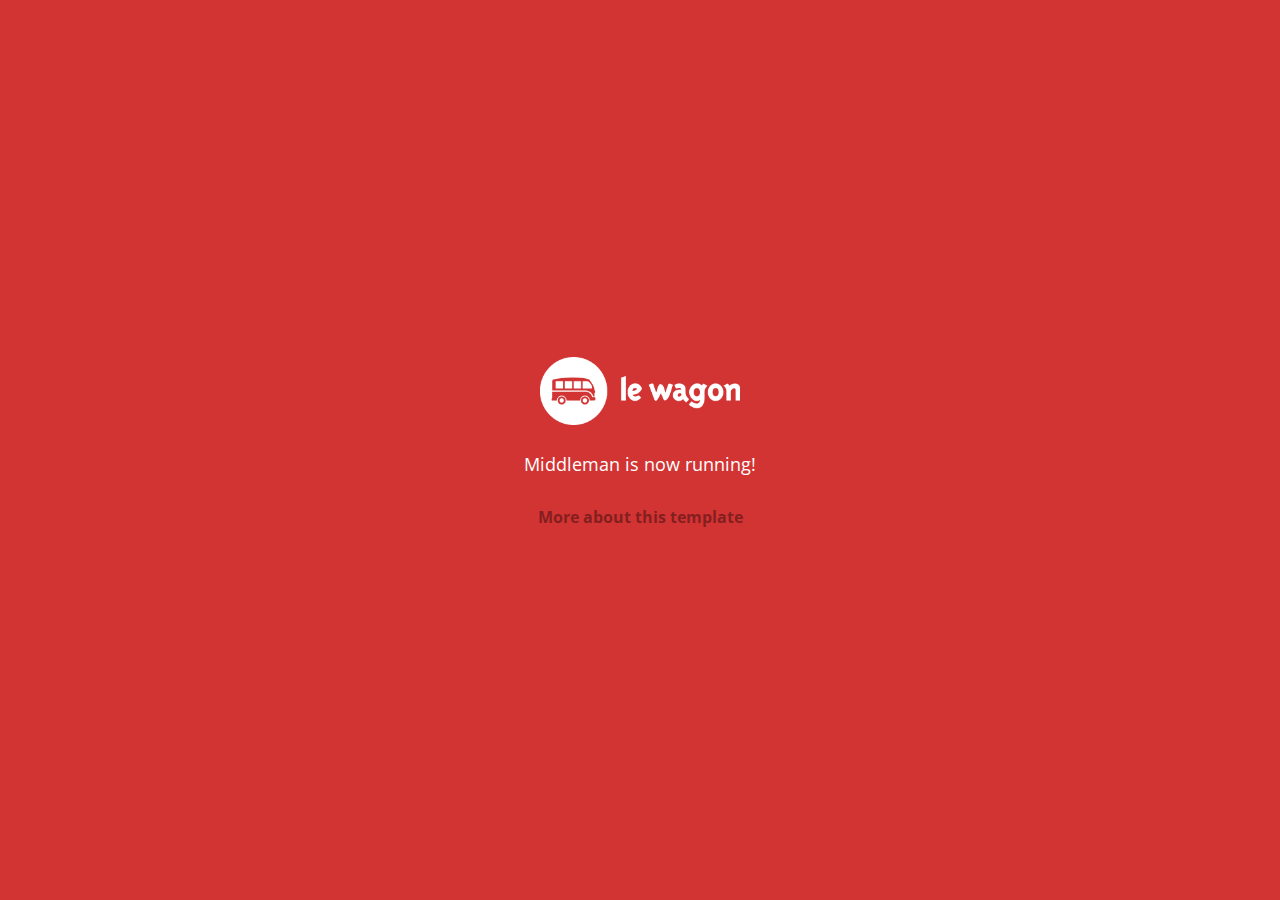
==== index.html @ 28301234 "Automated commit at 2018-03-26 05:22:15 UTC by middleman-deploy 2.0.0-alpha" ====
<!doctype html>
<html>
  <head>
    <meta charset="utf-8">
    <meta http-equiv="x-ua-compatible" content="ie=edge">
    <meta name="viewport"
          content="width=device-width, initial-scale=1, shrink-to-fit=no">
    <!-- Use the title from a page's frontmatter if it has one -->
    <title>Le Wagon - Middleman</title>
    <link href="stylesheets/application-3c48b980.css" rel="stylesheet" />
    <script src="javascripts/application-93de88c9.js"></script>
    <link href="images/favicon-f15af148.png" rel="icon" type="image/png" />
  </head>
  <body>
    
    <div id="home">
  <div class="home-content">
    <img src="images/logo-acc9c0ec.png" width="200" alt="Logo" />
    <p>
      Middleman is now running!
    </p>
    <p class="about">
      <a href="about.html">More about this template</a>
    </p>
  </div>
</div>

    
  </body>
</html>
---- stylesheets/application-3c48b980.css ----
@import url("https://fonts.googleapis.com/css?family=Open+Sans:400,300,700|Raleway:400,100,300,700,500");/*!
 * Bootstrap v3.3.7 (http://getbootstrap.com)
 * Copyright 2011-2016 Twitter, Inc.
 * Licensed under MIT (https://github.com/twbs/bootstrap/blob/master/LICENSE)
 *//*! normalize.css v3.0.3 | MIT License | github.com/necolas/normalize.css */html{font-family:sans-serif;-ms-text-size-adjust:100%;-webkit-text-size-adjust:100%}body{margin:0}article,aside,details,figcaption,figure,footer,header,hgroup,main,menu,nav,section,summary{display:block}audio,canvas,progress,video{display:inline-block;vertical-align:baseline}audio:not([controls]){display:none;height:0}[hidden],template{display:none}a{background-color:transparent}a:active,a:hover{outline:0}abbr[title]{border-bottom:1px dotted}b,strong{font-weight:bold}dfn{font-style:italic}h1{font-size:2em;margin:0.67em 0}mark{background:#ff0;color:#000}small{font-size:80%}sub,sup{font-size:75%;line-height:0;position:relative;vertical-align:baseline}sup{top:-0.5em}sub{bottom:-0.25em}img{border:0}svg:not(:root){overflow:hidden}figure{margin:1em 40px}hr{-webkit-box-sizing:content-box;box-sizing:content-box;height:0}pre{overflow:auto}code,kbd,pre,samp{font-family:monospace, monospace;font-size:1em}button,input,optgroup,select,textarea{color:inherit;font:inherit;margin:0}button{overflow:visible}button,select{text-transform:none}button,html input[type="button"],input[type="reset"],input[type="submit"]{-webkit-appearance:button;cursor:pointer}button[disabled],html input[disabled]{cursor:default}button::-moz-focus-inner,input::-moz-focus-inner{border:0;padding:0}input{line-height:normal}input[type="checkbox"],input[type="radio"]{-webkit-box-sizing:border-box;box-sizing:border-box;padding:0}input[type="number"]::-webkit-inner-spin-button,input[type="number"]::-webkit-outer-spin-button{height:auto}input[type="search"]{-webkit-appearance:textfield;-webkit-box-sizing:content-box;box-sizing:content-box}input[type="search"]::-webkit-search-cancel-button,input[type="search"]::-webkit-search-decoration{-webkit-appearance:none}fieldset{border:1px solid #c0c0c0;margin:0 2px;padding:0.35em 0.625em 0.75em}legend{border:0;padding:0}textarea{overflow:auto}optgroup{font-weight:bold}table{border-collapse:collapse;border-spacing:0}td,th{padding:0}/*! Source: https://github.com/h5bp/html5-boilerplate/blob/master/src/css/main.css */@media print{*,*:before,*:after{background:transparent !important;color:#000 !important;-webkit-box-shadow:none !important;box-shadow:none !important;text-shadow:none !important}a,a:visited{text-decoration:underline}a[href]:after{content:" (" attr(href) ")"}abbr[title]:after{content:" (" attr(title) ")"}a[href^="#"]:after,a[href^="javascript:"]:after{content:""}pre,blockquote{border:1px solid #999;page-break-inside:avoid}thead{display:table-header-group}tr,img{page-break-inside:avoid}img{max-width:100% !important}p,h2,h3{orphans:3;widows:3}h2,h3{page-break-after:avoid}.navbar{display:none}.btn>.caret,.dropup>.btn>.caret{border-top-color:#000 !important}.label{border:1px solid #000}.table{border-collapse:collapse !important}.table td,.table th{background-color:#fff !important}.table-bordered th,.table-bordered td{border:1px solid #ddd !important}}@font-face{font-family:'Glyphicons Halflings';src:url("../assets/bootstrap/glyphicons-halflings-regular-86b6f62b.eot");src:url("../assets/bootstrap/glyphicons-halflings-regular-86b6f62b.eot?#iefix") format("embedded-opentype"),url("../assets/bootstrap/glyphicons-halflings-regular-ca35b697.woff2") format("woff2"),url("../assets/bootstrap/glyphicons-halflings-regular-278e49a8.woff") format("woff"),url("../assets/bootstrap/glyphicons-halflings-regular-44bc1850.ttf") format("truetype"),url("../assets/bootstrap/glyphicons-halflings-regular-de51a849.svg#glyphicons_halflingsregular") format("svg")}.glyphicon{position:relative;top:1px;display:inline-block;font-family:'Glyphicons Halflings';font-style:normal;font-weight:normal;line-height:1;-webkit-font-smoothing:antialiased;-moz-osx-font-smoothing:grayscale}.glyphicon-asterisk:before{content:"\002a"}.glyphicon-plus:before{content:"\002b"}.glyphicon-euro:before,.glyphicon-eur:before{content:"\20ac"}.glyphicon-minus:before{content:"\2212"}.glyphicon-cloud:before{content:"\2601"}.glyphicon-envelope:before{content:"\2709"}.glyphicon-pencil:before{content:"\270f"}.glyphicon-glass:before{content:"\e001"}.glyphicon-music:before{content:"\e002"}.glyphicon-search:before{content:"\e003"}.glyphicon-heart:before{content:"\e005"}.glyphicon-star:before{content:"\e006"}.glyphicon-star-empty:before{content:"\e007"}.glyphicon-user:before{content:"\e008"}.glyphicon-film:before{content:"\e009"}.glyphicon-th-large:before{content:"\e010"}.glyphicon-th:before{content:"\e011"}.glyphicon-th-list:before{content:"\e012"}.glyphicon-ok:before{content:"\e013"}.glyphicon-remove:before{content:"\e014"}.glyphicon-zoom-in:before{content:"\e015"}.glyphicon-zoom-out:before{content:"\e016"}.glyphicon-off:before{content:"\e017"}.glyphicon-signal:before{content:"\e018"}.glyphicon-cog:before{content:"\e019"}.glyphicon-trash:before{content:"\e020"}.glyphicon-home:before{content:"\e021"}.glyphicon-file:before{content:"\e022"}.glyphicon-time:before{content:"\e023"}.glyphicon-road:before{content:"\e024"}.glyphicon-download-alt:before{content:"\e025"}.glyphicon-download:before{content:"\e026"}.glyphicon-upload:before{content:"\e027"}.glyphicon-inbox:before{content:"\e028"}.glyphicon-play-circle:before{content:"\e029"}.glyphicon-repeat:before{content:"\e030"}.glyphicon-refresh:before{content:"\e031"}.glyphicon-list-alt:before{content:"\e032"}.glyphicon-lock:before{content:"\e033"}.glyphicon-flag:before{content:"\e034"}.glyphicon-headphones:before{content:"\e035"}.glyphicon-volume-off:before{content:"\e036"}.glyphicon-volume-down:before{content:"\e037"}.glyphicon-volume-up:before{content:"\e038"}.glyphicon-qrcode:before{content:"\e039"}.glyphicon-barcode:before{content:"\e040"}.glyphicon-tag:before{content:"\e041"}.glyphicon-tags:before{content:"\e042"}.glyphicon-book:before{content:"\e043"}.glyphicon-bookmark:before{content:"\e044"}.glyphicon-print:before{content:"\e045"}.glyphicon-camera:before{content:"\e046"}.glyphicon-font:before{content:"\e047"}.glyphicon-bold:before{content:"\e048"}.glyphicon-italic:before{content:"\e049"}.glyphicon-text-height:before{content:"\e050"}.glyphicon-text-width:before{content:"\e051"}.glyphicon-align-left:before{content:"\e052"}.glyphicon-align-center:before{content:"\e053"}.glyphicon-align-right:before{content:"\e054"}.glyphicon-align-justify:before{content:"\e055"}.glyphicon-list:before{content:"\e056"}.glyphicon-indent-left:before{content:"\e057"}.glyphicon-indent-right:before{content:"\e058"}.glyphicon-facetime-video:before{content:"\e059"}.glyphicon-picture:before{content:"\e060"}.glyphicon-map-marker:before{content:"\e062"}.glyphicon-adjust:before{content:"\e063"}.glyphicon-tint:before{content:"\e064"}.glyphicon-edit:before{content:"\e065"}.glyphicon-share:before{content:"\e066"}.glyphicon-check:before{content:"\e067"}.glyphicon-move:before{content:"\e068"}.glyphicon-step-backward:before{content:"\e069"}.glyphicon-fast-backward:before{content:"\e070"}.glyphicon-backward:before{content:"\e071"}.glyphicon-play:before{content:"\e072"}.glyphicon-pause:before{content:"\e073"}.glyphicon-stop:before{content:"\e074"}.glyphicon-forward:before{content:"\e075"}.glyphicon-fast-forward:before{content:"\e076"}.glyphicon-step-forward:before{content:"\e077"}.glyphicon-eject:before{content:"\e078"}.glyphicon-chevron-left:before{content:"\e079"}.glyphicon-chevron-right:before{content:"\e080"}.glyphicon-plus-sign:before{content:"\e081"}.glyphicon-minus-sign:before{content:"\e082"}.glyphicon-remove-sign:before{content:"\e083"}.glyphicon-ok-sign:before{content:"\e084"}.glyphicon-question-sign:before{content:"\e085"}.glyphicon-info-sign:before{content:"\e086"}.glyphicon-screenshot:before{content:"\e087"}.glyphicon-remove-circle:before{content:"\e088"}.glyphicon-ok-circle:before{content:"\e089"}.glyphicon-ban-circle:before{content:"\e090"}.glyphicon-arrow-left:before{content:"\e091"}.glyphicon-arrow-right:before{content:"\e092"}.glyphicon-arrow-up:before{content:"\e093"}.glyphicon-arrow-down:before{content:"\e094"}.glyphicon-share-alt:before{content:"\e095"}.glyphicon-resize-full:before{content:"\e096"}.glyphicon-resize-small:before{content:"\e097"}.glyphicon-exclamation-sign:before{content:"\e101"}.glyphicon-gift:before{content:"\e102"}.glyphicon-leaf:before{content:"\e103"}.glyphicon-fire:before{content:"\e104"}.glyphicon-eye-open:before{content:"\e105"}.glyphicon-eye-close:before{content:"\e106"}.glyphicon-warning-sign:before{content:"\e107"}.glyphicon-plane:before{content:"\e108"}.glyphicon-calendar:before{content:"\e109"}.glyphicon-random:before{content:"\e110"}.glyphicon-comment:before{content:"\e111"}.glyphicon-magnet:before{content:"\e112"}.glyphicon-chevron-up:before{content:"\e113"}.glyphicon-chevron-down:before{content:"\e114"}.glyphicon-retweet:before{content:"\e115"}.glyphicon-shopping-cart:before{content:"\e116"}.glyphicon-folder-close:before{content:"\e117"}.glyphicon-folder-open:before{content:"\e118"}.glyphicon-resize-vertical:before{content:"\e119"}.glyphicon-resize-horizontal:before{content:"\e120"}.glyphicon-hdd:before{content:"\e121"}.glyphicon-bullhorn:before{content:"\e122"}.glyphicon-bell:before{content:"\e123"}.glyphicon-certificate:before{content:"\e124"}.glyphicon-thumbs-up:before{content:"\e125"}.glyphicon-thumbs-down:before{content:"\e126"}.glyphicon-hand-right:before{content:"\e127"}.glyphicon-hand-left:before{content:"\e128"}.glyphicon-hand-up:before{content:"\e129"}.glyphicon-hand-down:before{content:"\e130"}.glyphicon-circle-arrow-right:before{content:"\e131"}.glyphicon-circle-arrow-left:before{content:"\e132"}.glyphicon-circle-arrow-up:before{content:"\e133"}.glyphicon-circle-arrow-down:before{content:"\e134"}.glyphicon-globe:before{content:"\e135"}.glyphicon-wrench:before{content:"\e136"}.glyphicon-tasks:before{content:"\e137"}.glyphicon-filter:before{content:"\e138"}.glyphicon-briefcase:before{content:"\e139"}.glyphicon-fullscreen:before{content:"\e140"}.glyphicon-dashboard:before{content:"\e141"}.glyphicon-paperclip:before{content:"\e142"}.glyphicon-heart-empty:before{content:"\e143"}.glyphicon-link:before{content:"\e144"}.glyphicon-phone:before{content:"\e145"}.glyphicon-pushpin:before{content:"\e146"}.glyphicon-usd:before{content:"\e148"}.glyphicon-gbp:before{content:"\e149"}.glyphicon-sort:before{content:"\e150"}.glyphicon-sort-by-alphabet:before{content:"\e151"}.glyphicon-sort-by-alphabet-alt:before{content:"\e152"}.glyphicon-sort-by-order:before{content:"\e153"}.glyphicon-sort-by-order-alt:before{content:"\e154"}.glyphicon-sort-by-attributes:before{content:"\e155"}.glyphicon-sort-by-attributes-alt:before{content:"\e156"}.glyphicon-unchecked:before{content:"\e157"}.glyphicon-expand:before{content:"\e158"}.glyphicon-collapse-down:before{content:"\e159"}.glyphicon-collapse-up:before{content:"\e160"}.glyphicon-log-in:before{content:"\e161"}.glyphicon-flash:before{content:"\e162"}.glyphicon-log-out:before{content:"\e163"}.glyphicon-new-window:before{content:"\e164"}.glyphicon-record:before{content:"\e165"}.glyphicon-save:before{content:"\e166"}.glyphicon-open:before{content:"\e167"}.glyphicon-saved:before{content:"\e168"}.glyphicon-import:before{content:"\e169"}.glyphicon-export:before{content:"\e170"}.glyphicon-send:before{content:"\e171"}.glyphicon-floppy-disk:before{content:"\e172"}.glyphicon-floppy-saved:before{content:"\e173"}.glyphicon-floppy-remove:before{content:"\e174"}.glyphicon-floppy-save:before{content:"\e175"}.glyphicon-floppy-open:before{content:"\e176"}.glyphicon-credit-card:before{content:"\e177"}.glyphicon-transfer:before{content:"\e178"}.glyphicon-cutlery:before{content:"\e179"}.glyphicon-header:before{content:"\e180"}.glyphicon-compressed:before{content:"\e181"}.glyphicon-earphone:before{content:"\e182"}.glyphicon-phone-alt:before{content:"\e183"}.glyphicon-tower:before{content:"\e184"}.glyphicon-stats:before{content:"\e185"}.glyphicon-sd-video:before{content:"\e186"}.glyphicon-hd-video:before{content:"\e187"}.glyphicon-subtitles:before{content:"\e188"}.glyphicon-sound-stereo:before{content:"\e189"}.glyphicon-sound-dolby:before{content:"\e190"}.glyphicon-sound-5-1:before{content:"\e191"}.glyphicon-sound-6-1:before{content:"\e192"}.glyphicon-sound-7-1:before{content:"\e193"}.glyphicon-copyright-mark:before{content:"\e194"}.glyphicon-registration-mark:before{content:"\e195"}.glyphicon-cloud-download:before{content:"\e197"}.glyphicon-cloud-upload:before{content:"\e198"}.glyphicon-tree-conifer:before{content:"\e199"}.glyphicon-tree-deciduous:before{content:"\e200"}.glyphicon-cd:before{content:"\e201"}.glyphicon-save-file:before{content:"\e202"}.glyphicon-open-file:before{content:"\e203"}.glyphicon-level-up:before{content:"\e204"}.glyphicon-copy:before{content:"\e205"}.glyphicon-paste:before{content:"\e206"}.glyphicon-alert:before{content:"\e209"}.glyphicon-equalizer:before{content:"\e210"}.glyphicon-king:before{content:"\e211"}.glyphicon-queen:before{content:"\e212"}.glyphicon-pawn:before{content:"\e213"}.glyphicon-bishop:before{content:"\e214"}.glyphicon-knight:before{content:"\e215"}.glyphicon-baby-formula:before{content:"\e216"}.glyphicon-tent:before{content:"\26fa"}.glyphicon-blackboard:before{content:"\e218"}.glyphicon-bed:before{content:"\e219"}.glyphicon-apple:before{content:"\f8ff"}.glyphicon-erase:before{content:"\e221"}.glyphicon-hourglass:before{content:"\231b"}.glyphicon-lamp:before{content:"\e223"}.glyphicon-duplicate:before{content:"\e224"}.glyphicon-piggy-bank:before{content:"\e225"}.glyphicon-scissors:before{content:"\e226"}.glyphicon-bitcoin:before{content:"\e227"}.glyphicon-btc:before{content:"\e227"}.glyphicon-xbt:before{content:"\e227"}.glyphicon-yen:before{content:"\00a5"}.glyphicon-jpy:before{content:"\00a5"}.glyphicon-ruble:before{content:"\20bd"}.glyphicon-rub:before{content:"\20bd"}.glyphicon-scale:before{content:"\e230"}.glyphicon-ice-lolly:before{content:"\e231"}.glyphicon-ice-lolly-tasted:before{content:"\e232"}.glyphicon-education:before{content:"\e233"}.glyphicon-option-horizontal:before{content:"\e234"}.glyphicon-option-vertical:before{content:"\e235"}.glyphicon-menu-hamburger:before{content:"\e236"}.glyphicon-modal-window:before{content:"\e237"}.glyphicon-oil:before{content:"\e238"}.glyphicon-grain:before{content:"\e239"}.glyphicon-sunglasses:before{content:"\e240"}.glyphicon-text-size:before{content:"\e241"}.glyphicon-text-color:before{content:"\e242"}.glyphicon-text-background:before{content:"\e243"}.glyphicon-object-align-top:before{content:"\e244"}.glyphicon-object-align-bottom:before{content:"\e245"}.glyphicon-object-align-horizontal:before{content:"\e246"}.glyphicon-object-align-left:before{content:"\e247"}.glyphicon-object-align-vertical:before{content:"\e248"}.glyphicon-object-align-right:before{content:"\e249"}.glyphicon-triangle-right:before{content:"\e250"}.glyphicon-triangle-left:before{content:"\e251"}.glyphicon-triangle-bottom:before{content:"\e252"}.glyphicon-triangle-top:before{content:"\e253"}.glyphicon-console:before{content:"\e254"}.glyphicon-superscript:before{content:"\e255"}.glyphicon-subscript:before{content:"\e256"}.glyphicon-menu-left:before{content:"\e257"}.glyphicon-menu-right:before{content:"\e258"}.glyphicon-menu-down:before{content:"\e259"}.glyphicon-menu-up:before{content:"\e260"}*{-webkit-box-sizing:border-box;box-sizing:border-box}*:before,*:after{-webkit-box-sizing:border-box;box-sizing:border-box}html{font-size:10px;-webkit-tap-highlight-color:transparent}body{font-family:"Open Sans", "Helvetica", "sans-serif";font-size:18px;line-height:1.42857143;color:#333333;background-color:#F4F4F4}input,button,select,textarea{font-family:inherit;font-size:inherit;line-height:inherit}a{color:#469AE0;text-decoration:none}a:hover,a:focus{color:#1f74ba;text-decoration:underline}a:focus{outline:5px auto -webkit-focus-ring-color;outline-offset:-2px}figure{margin:0}img{vertical-align:middle}.img-responsive{display:block;max-width:100%;height:auto}.img-rounded{border-radius:2px}.img-thumbnail{padding:4px;line-height:1.42857143;background-color:#F4F4F4;border:1px solid #ddd;border-radius:2px;-webkit-transition:all 0.2s ease-in-out;transition:all 0.2s ease-in-out;display:inline-block;max-width:100%;height:auto}.img-circle{border-radius:50%}hr{margin-top:25px;margin-bottom:25px;border:0;border-top:1px solid #eeeeee}.sr-only{position:absolute;width:1px;height:1px;margin:-1px;padding:0;overflow:hidden;clip:rect(0, 0, 0, 0);border:0}.sr-only-focusable:active,.sr-only-focusable:focus{position:static;width:auto;height:auto;margin:0;overflow:visible;clip:auto}[role="button"]{cursor:pointer}h1,h2,h3,h4,h5,h6,.h1,.h2,.h3,.h4,.h5,.h6{font-family:"Raleway", "Helvetica", "sans-serif";font-weight:500;line-height:1.1;color:inherit}h1 small,h1 .small,h2 small,h2 .small,h3 small,h3 .small,h4 small,h4 .small,h5 small,h5 .small,h6 small,h6 .small,.h1 small,.h1 .small,.h2 small,.h2 .small,.h3 small,.h3 .small,.h4 small,.h4 .small,.h5 small,.h5 .small,.h6 small,.h6 .small{font-weight:normal;line-height:1;color:#777777}h1,.h1,h2,.h2,h3,.h3{margin-top:25px;margin-bottom:12.5px}h1 small,h1 .small,.h1 small,.h1 .small,h2 small,h2 .small,.h2 small,.h2 .small,h3 small,h3 .small,.h3 small,.h3 .small{font-size:65%}h4,.h4,h5,.h5,h6,.h6{margin-top:12.5px;margin-bottom:12.5px}h4 small,h4 .small,.h4 small,.h4 .small,h5 small,h5 .small,.h5 small,.h5 .small,h6 small,h6 .small,.h6 small,.h6 .small{font-size:75%}h1,.h1{font-size:46px}h2,.h2{font-size:38px}h3,.h3{font-size:31px}h4,.h4{font-size:23px}h5,.h5{font-size:18px}h6,.h6{font-size:16px}p{margin:0 0 12.5px}.lead{margin-bottom:25px;font-size:20px;font-weight:300;line-height:1.4}@media (min-width: 768px){.lead{font-size:27px}}small,.small{font-size:88%}mark,.mark{background-color:#fcf8e3;padding:.2em}.text-left{text-align:left}.text-right{text-align:right}.text-center{text-align:center}.text-justify{text-align:justify}.text-nowrap{white-space:nowrap}.text-lowercase{text-transform:lowercase}.text-uppercase,.initialism{text-transform:uppercase}.text-capitalize{text-transform:capitalize}.text-muted{color:#777777}.text-primary{color:#469AE0}a.text-primary:hover,a.text-primary:focus{color:#2381d0}.text-success{color:#3c763d}a.text-success:hover,a.text-success:focus{color:#2b542c}.text-info{color:#31708f}a.text-info:hover,a.text-info:focus{color:#245269}.text-warning{color:#8a6d3b}a.text-warning:hover,a.text-warning:focus{color:#66512c}.text-danger{color:#a94442}a.text-danger:hover,a.text-danger:focus{color:#843534}.bg-primary{color:#fff}.bg-primary{background-color:#469AE0}a.bg-primary:hover,a.bg-primary:focus{background-color:#2381d0}.bg-success{background-color:#dff0d8}a.bg-success:hover,a.bg-success:focus{background-color:#c1e2b3}.bg-info{background-color:#d9edf7}a.bg-info:hover,a.bg-info:focus{background-color:#afd9ee}.bg-warning{background-color:#fcf8e3}a.bg-warning:hover,a.bg-warning:focus{background-color:#f7ecb5}.bg-danger{background-color:#f2dede}a.bg-danger:hover,a.bg-danger:focus{background-color:#e4b9b9}.page-header{padding-bottom:11.5px;margin:50px 0 25px;border-bottom:1px solid #eeeeee}ul,ol{margin-top:0;margin-bottom:12.5px}ul ul,ul ol,ol ul,ol ol{margin-bottom:0}.list-unstyled{padding-left:0;list-style:none}.list-inline{padding-left:0;list-style:none;margin-left:-5px}.list-inline>li{display:inline-block;padding-left:5px;padding-right:5px}dl{margin-top:0;margin-bottom:25px}dt,dd{line-height:1.42857143}dt{font-weight:bold}dd{margin-left:0}.dl-horizontal dd:before,.dl-horizontal dd:after{content:" ";display:table}.dl-horizontal dd:after{clear:both}@media (min-width: 768px){.dl-horizontal dt{float:left;width:160px;clear:left;text-align:right;overflow:hidden;text-overflow:ellipsis;white-space:nowrap}.dl-horizontal dd{margin-left:180px}}abbr[title],abbr[data-original-title]{cursor:help;border-bottom:1px dotted #777777}.initialism{font-size:90%}blockquote{padding:12.5px 25px;margin:0 0 25px;font-size:22.5px;border-left:5px solid #eeeeee}blockquote p:last-child,blockquote ul:last-child,blockquote ol:last-child{margin-bottom:0}blockquote footer,blockquote small,blockquote .small{display:block;font-size:80%;line-height:1.42857143;color:#777777}blockquote footer:before,blockquote small:before,blockquote .small:before{content:'\2014 \00A0'}.blockquote-reverse,blockquote.pull-right{padding-right:15px;padding-left:0;border-right:5px solid #eeeeee;border-left:0;text-align:right}.blockquote-reverse footer:before,.blockquote-reverse small:before,.blockquote-reverse .small:before,blockquote.pull-right footer:before,blockquote.pull-right small:before,blockquote.pull-right .small:before{content:''}.blockquote-reverse footer:after,.blockquote-reverse small:after,.blockquote-reverse .small:after,blockquote.pull-right footer:after,blockquote.pull-right small:after,blockquote.pull-right .small:after{content:'\00A0 \2014'}address{margin-bottom:25px;font-style:normal;line-height:1.42857143}code,kbd,pre,samp{font-family:Menlo, Monaco, Consolas, "Courier New", monospace}code{padding:2px 4px;font-size:90%;color:#c7254e;background-color:#f9f2f4;border-radius:2px}kbd{padding:2px 4px;font-size:90%;color:#fff;background-color:#333;border-radius:2px;-webkit-box-shadow:inset 0 -1px 0 rgba(0,0,0,0.25);box-shadow:inset 0 -1px 0 rgba(0,0,0,0.25)}kbd kbd{padding:0;font-size:100%;font-weight:bold;-webkit-box-shadow:none;box-shadow:none}pre{display:block;padding:12px;margin:0 0 12.5px;font-size:17px;line-height:1.42857143;word-break:break-all;word-wrap:break-word;color:#333333;background-color:#f5f5f5;border:1px solid #ccc;border-radius:2px}pre code{padding:0;font-size:inherit;color:inherit;white-space:pre-wrap;background-color:transparent;border-radius:0}.pre-scrollable{max-height:340px;overflow-y:scroll}.container{margin-right:auto;margin-left:auto;padding-left:15px;padding-right:15px}.container:before,.container:after{content:" ";display:table}.container:after{clear:both}@media (min-width: 768px){.container{width:750px}}@media (min-width: 992px){.container{width:970px}}@media (min-width: 1200px){.container{width:1170px}}.container-fluid{margin-right:auto;margin-left:auto;padding-left:15px;padding-right:15px}.container-fluid:before,.container-fluid:after{content:" ";display:table}.container-fluid:after{clear:both}.row{margin-left:-15px;margin-right:-15px}.row:before,.row:after{content:" ";display:table}.row:after{clear:both}.col-xs-1,.col-sm-1,.col-md-1,.col-lg-1,.col-xs-2,.col-sm-2,.col-md-2,.col-lg-2,.col-xs-3,.col-sm-3,.col-md-3,.col-lg-3,.col-xs-4,.col-sm-4,.col-md-4,.col-lg-4,.col-xs-5,.col-sm-5,.col-md-5,.col-lg-5,.col-xs-6,.col-sm-6,.col-md-6,.col-lg-6,.col-xs-7,.col-sm-7,.col-md-7,.col-lg-7,.col-xs-8,.col-sm-8,.col-md-8,.col-lg-8,.col-xs-9,.col-sm-9,.col-md-9,.col-lg-9,.col-xs-10,.col-sm-10,.col-md-10,.col-lg-10,.col-xs-11,.col-sm-11,.col-md-11,.col-lg-11,.col-xs-12,.col-sm-12,.col-md-12,.col-lg-12{position:relative;min-height:1px;padding-left:15px;padding-right:15px}.col-xs-1,.col-xs-2,.col-xs-3,.col-xs-4,.col-xs-5,.col-xs-6,.col-xs-7,.col-xs-8,.col-xs-9,.col-xs-10,.col-xs-11,.col-xs-12{float:left}.col-xs-1{width:8.33333333%}.col-xs-2{width:16.66666667%}.col-xs-3{width:25%}.col-xs-4{width:33.33333333%}.col-xs-5{width:41.66666667%}.col-xs-6{width:50%}.col-xs-7{width:58.33333333%}.col-xs-8{width:66.66666667%}.col-xs-9{width:75%}.col-xs-10{width:83.33333333%}.col-xs-11{width:91.66666667%}.col-xs-12{width:100%}.col-xs-pull-0{right:auto}.col-xs-pull-1{right:8.33333333%}.col-xs-pull-2{right:16.66666667%}.col-xs-pull-3{right:25%}.col-xs-pull-4{right:33.33333333%}.col-xs-pull-5{right:41.66666667%}.col-xs-pull-6{right:50%}.col-xs-pull-7{right:58.33333333%}.col-xs-pull-8{right:66.66666667%}.col-xs-pull-9{right:75%}.col-xs-pull-10{right:83.33333333%}.col-xs-pull-11{right:91.66666667%}.col-xs-pull-12{right:100%}.col-xs-push-0{left:auto}.col-xs-push-1{left:8.33333333%}.col-xs-push-2{left:16.66666667%}.col-xs-push-3{left:25%}.col-xs-push-4{left:33.33333333%}.col-xs-push-5{left:41.66666667%}.col-xs-push-6{left:50%}.col-xs-push-7{left:58.33333333%}.col-xs-push-8{left:66.66666667%}.col-xs-push-9{left:75%}.col-xs-push-10{left:83.33333333%}.col-xs-push-11{left:91.66666667%}.col-xs-push-12{left:100%}.col-xs-offset-0{margin-left:0%}.col-xs-offset-1{margin-left:8.33333333%}.col-xs-offset-2{margin-left:16.66666667%}.col-xs-offset-3{margin-left:25%}.col-xs-offset-4{margin-left:33.33333333%}.col-xs-offset-5{margin-left:41.66666667%}.col-xs-offset-6{margin-left:50%}.col-xs-offset-7{margin-left:58.33333333%}.col-xs-offset-8{margin-left:66.66666667%}.col-xs-offset-9{margin-left:75%}.col-xs-offset-10{margin-left:83.33333333%}.col-xs-offset-11{margin-left:91.66666667%}.col-xs-offset-12{margin-left:100%}@media (min-width: 768px){.col-sm-1,.col-sm-2,.col-sm-3,.col-sm-4,.col-sm-5,.col-sm-6,.col-sm-7,.col-sm-8,.col-sm-9,.col-sm-10,.col-sm-11,.col-sm-12{float:left}.col-sm-1{width:8.33333333%}.col-sm-2{width:16.66666667%}.col-sm-3{width:25%}.col-sm-4{width:33.33333333%}.col-sm-5{width:41.66666667%}.col-sm-6{width:50%}.col-sm-7{width:58.33333333%}.col-sm-8{width:66.66666667%}.col-sm-9{width:75%}.col-sm-10{width:83.33333333%}.col-sm-11{width:91.66666667%}.col-sm-12{width:100%}.col-sm-pull-0{right:auto}.col-sm-pull-1{right:8.33333333%}.col-sm-pull-2{right:16.66666667%}.col-sm-pull-3{right:25%}.col-sm-pull-4{right:33.33333333%}.col-sm-pull-5{right:41.66666667%}.col-sm-pull-6{right:50%}.col-sm-pull-7{right:58.33333333%}.col-sm-pull-8{right:66.66666667%}.col-sm-pull-9{right:75%}.col-sm-pull-10{right:83.33333333%}.col-sm-pull-11{right:91.66666667%}.col-sm-pull-12{right:100%}.col-sm-push-0{left:auto}.col-sm-push-1{left:8.33333333%}.col-sm-push-2{left:16.66666667%}.col-sm-push-3{left:25%}.col-sm-push-4{left:33.33333333%}.col-sm-push-5{left:41.66666667%}.col-sm-push-6{left:50%}.col-sm-push-7{left:58.33333333%}.col-sm-push-8{left:66.66666667%}.col-sm-push-9{left:75%}.col-sm-push-10{left:83.33333333%}.col-sm-push-11{left:91.66666667%}.col-sm-push-12{left:100%}.col-sm-offset-0{margin-left:0%}.col-sm-offset-1{margin-left:8.33333333%}.col-sm-offset-2{margin-left:16.66666667%}.col-sm-offset-3{margin-left:25%}.col-sm-offset-4{margin-left:33.33333333%}.col-sm-offset-5{margin-left:41.66666667%}.col-sm-offset-6{margin-left:50%}.col-sm-offset-7{margin-left:58.33333333%}.col-sm-offset-8{margin-left:66.66666667%}.col-sm-offset-9{margin-left:75%}.col-sm-offset-10{margin-left:83.33333333%}.col-sm-offset-11{margin-left:91.66666667%}.col-sm-offset-12{margin-left:100%}}@media (min-width: 992px){.col-md-1,.col-md-2,.col-md-3,.col-md-4,.col-md-5,.col-md-6,.col-md-7,.col-md-8,.col-md-9,.col-md-10,.col-md-11,.col-md-12{float:left}.col-md-1{width:8.33333333%}.col-md-2{width:16.66666667%}.col-md-3{width:25%}.col-md-4{width:33.33333333%}.col-md-5{width:41.66666667%}.col-md-6{width:50%}.col-md-7{width:58.33333333%}.col-md-8{width:66.66666667%}.col-md-9{width:75%}.col-md-10{width:83.33333333%}.col-md-11{width:91.66666667%}.col-md-12{width:100%}.col-md-pull-0{right:auto}.col-md-pull-1{right:8.33333333%}.col-md-pull-2{right:16.66666667%}.col-md-pull-3{right:25%}.col-md-pull-4{right:33.33333333%}.col-md-pull-5{right:41.66666667%}.col-md-pull-6{right:50%}.col-md-pull-7{right:58.33333333%}.col-md-pull-8{right:66.66666667%}.col-md-pull-9{right:75%}.col-md-pull-10{right:83.33333333%}.col-md-pull-11{right:91.66666667%}.col-md-pull-12{right:100%}.col-md-push-0{left:auto}.col-md-push-1{left:8.33333333%}.col-md-push-2{left:16.66666667%}.col-md-push-3{left:25%}.col-md-push-4{left:33.33333333%}.col-md-push-5{left:41.66666667%}.col-md-push-6{left:50%}.col-md-push-7{left:58.33333333%}.col-md-push-8{left:66.66666667%}.col-md-push-9{left:75%}.col-md-push-10{left:83.33333333%}.col-md-push-11{left:91.66666667%}.col-md-push-12{left:100%}.col-md-offset-0{margin-left:0%}.col-md-offset-1{margin-left:8.33333333%}.col-md-offset-2{margin-left:16.66666667%}.col-md-offset-3{margin-left:25%}.col-md-offset-4{margin-left:33.33333333%}.col-md-offset-5{margin-left:41.66666667%}.col-md-offset-6{margin-left:50%}.col-md-offset-7{margin-left:58.33333333%}.col-md-offset-8{margin-left:66.66666667%}.col-md-offset-9{margin-left:75%}.col-md-offset-10{margin-left:83.33333333%}.col-md-offset-11{margin-left:91.66666667%}.col-md-offset-12{margin-left:100%}}@media (min-width: 1200px){.col-lg-1,.col-lg-2,.col-lg-3,.col-lg-4,.col-lg-5,.col-lg-6,.col-lg-7,.col-lg-8,.col-lg-9,.col-lg-10,.col-lg-11,.col-lg-12{float:left}.col-lg-1{width:8.33333333%}.col-lg-2{width:16.66666667%}.col-lg-3{width:25%}.col-lg-4{width:33.33333333%}.col-lg-5{width:41.66666667%}.col-lg-6{width:50%}.col-lg-7{width:58.33333333%}.col-lg-8{width:66.66666667%}.col-lg-9{width:75%}.col-lg-10{width:83.33333333%}.col-lg-11{width:91.66666667%}.col-lg-12{width:100%}.col-lg-pull-0{right:auto}.col-lg-pull-1{right:8.33333333%}.col-lg-pull-2{right:16.66666667%}.col-lg-pull-3{right:25%}.col-lg-pull-4{right:33.33333333%}.col-lg-pull-5{right:41.66666667%}.col-lg-pull-6{right:50%}.col-lg-pull-7{right:58.33333333%}.col-lg-pull-8{right:66.66666667%}.col-lg-pull-9{right:75%}.col-lg-pull-10{right:83.33333333%}.col-lg-pull-11{right:91.66666667%}.col-lg-pull-12{right:100%}.col-lg-push-0{left:auto}.col-lg-push-1{left:8.33333333%}.col-lg-push-2{left:16.66666667%}.col-lg-push-3{left:25%}.col-lg-push-4{left:33.33333333%}.col-lg-push-5{left:41.66666667%}.col-lg-push-6{left:50%}.col-lg-push-7{left:58.33333333%}.col-lg-push-8{left:66.66666667%}.col-lg-push-9{left:75%}.col-lg-push-10{left:83.33333333%}.col-lg-push-11{left:91.66666667%}.col-lg-push-12{left:100%}.col-lg-offset-0{margin-left:0%}.col-lg-offset-1{margin-left:8.33333333%}.col-lg-offset-2{margin-left:16.66666667%}.col-lg-offset-3{margin-left:25%}.col-lg-offset-4{margin-left:33.33333333%}.col-lg-offset-5{margin-left:41.66666667%}.col-lg-offset-6{margin-left:50%}.col-lg-offset-7{margin-left:58.33333333%}.col-lg-offset-8{margin-left:66.66666667%}.col-lg-offset-9{margin-left:75%}.col-lg-offset-10{margin-left:83.33333333%}.col-lg-offset-11{margin-left:91.66666667%}.col-lg-offset-12{margin-left:100%}}table{background-color:transparent}caption{padding-top:8px;padding-bottom:8px;color:#777777;text-align:left}th{text-align:left}.table{width:100%;max-width:100%;margin-bottom:25px}.table>thead>tr>th,.table>thead>tr>td,.table>tbody>tr>th,.table>tbody>tr>td,.table>tfoot>tr>th,.table>tfoot>tr>td{padding:8px;line-height:1.42857143;vertical-align:top;border-top:1px solid #ddd}.table>thead>tr>th{vertical-align:bottom;border-bottom:2px solid #ddd}.table>caption+thead>tr:first-child>th,.table>caption+thead>tr:first-child>td,.table>colgroup+thead>tr:first-child>th,.table>colgroup+thead>tr:first-child>td,.table>thead:first-child>tr:first-child>th,.table>thead:first-child>tr:first-child>td{border-top:0}.table>tbody+tbody{border-top:2px solid #ddd}.table .table{background-color:#F4F4F4}.table-condensed>thead>tr>th,.table-condensed>thead>tr>td,.table-condensed>tbody>tr>th,.table-condensed>tbody>tr>td,.table-condensed>tfoot>tr>th,.table-condensed>tfoot>tr>td{padding:5px}.table-bordered{border:1px solid #ddd}.table-bordered>thead>tr>th,.table-bordered>thead>tr>td,.table-bordered>tbody>tr>th,.table-bordered>tbody>tr>td,.table-bordered>tfoot>tr>th,.table-bordered>tfoot>tr>td{border:1px solid #ddd}.table-bordered>thead>tr>th,.table-bordered>thead>tr>td{border-bottom-width:2px}.table-striped>tbody>tr:nth-of-type(odd){background-color:#f9f9f9}.table-hover>tbody>tr:hover{background-color:#f5f5f5}table col[class*="col-"]{position:static;float:none;display:table-column}table td[class*="col-"],table th[class*="col-"]{position:static;float:none;display:table-cell}.table>thead>tr>td.active,.table>thead>tr>th.active,.table>thead>tr.active>td,.table>thead>tr.active>th,.table>tbody>tr>td.active,.table>tbody>tr>th.active,.table>tbody>tr.active>td,.table>tbody>tr.active>th,.table>tfoot>tr>td.active,.table>tfoot>tr>th.active,.table>tfoot>tr.active>td,.table>tfoot>tr.active>th{background-color:#f5f5f5}.table-hover>tbody>tr>td.active:hover,.table-hover>tbody>tr>th.active:hover,.table-hover>tbody>tr.active:hover>td,.table-hover>tbody>tr:hover>.active,.table-hover>tbody>tr.active:hover>th{background-color:#e8e8e8}.table>thead>tr>td.success,.table>thead>tr>th.success,.table>thead>tr.success>td,.table>thead>tr.success>th,.table>tbody>tr>td.success,.table>tbody>tr>th.success,.table>tbody>tr.success>td,.table>tbody>tr.success>th,.table>tfoot>tr>td.success,.table>tfoot>tr>th.success,.table>tfoot>tr.success>td,.table>tfoot>tr.success>th{background-color:#dff0d8}.table-hover>tbody>tr>td.success:hover,.table-hover>tbody>tr>th.success:hover,.table-hover>tbody>tr.success:hover>td,.table-hover>tbody>tr:hover>.success,.table-hover>tbody>tr.success:hover>th{background-color:#d0e9c6}.table>thead>tr>td.info,.table>thead>tr>th.info,.table>thead>tr.info>td,.table>thead>tr.info>th,.table>tbody>tr>td.info,.table>tbody>tr>th.info,.table>tbody>tr.info>td,.table>tbody>tr.info>th,.table>tfoot>tr>td.info,.table>tfoot>tr>th.info,.table>tfoot>tr.info>td,.table>tfoot>tr.info>th{background-color:#d9edf7}.table-hover>tbody>tr>td.info:hover,.table-hover>tbody>tr>th.info:hover,.table-hover>tbody>tr.info:hover>td,.table-hover>tbody>tr:hover>.info,.table-hover>tbody>tr.info:hover>th{background-color:#c4e3f3}.table>thead>tr>td.warning,.table>thead>tr>th.warning,.table>thead>tr.warning>td,.table>thead>tr.warning>th,.table>tbody>tr>td.warning,.table>tbody>tr>th.warning,.table>tbody>tr.warning>td,.table>tbody>tr.warning>th,.table>tfoot>tr>td.warning,.table>tfoot>tr>th.warning,.table>tfoot>tr.warning>td,.table>tfoot>tr.warning>th{background-color:#fcf8e3}.table-hover>tbody>tr>td.warning:hover,.table-hover>tbody>tr>th.warning:hover,.table-hover>tbody>tr.warning:hover>td,.table-hover>tbody>tr:hover>.warning,.table-hover>tbody>tr.warning:hover>th{background-color:#faf2cc}.table>thead>tr>td.danger,.table>thead>tr>th.danger,.table>thead>tr.danger>td,.table>thead>tr.danger>th,.table>tbody>tr>td.danger,.table>tbody>tr>th.danger,.table>tbody>tr.danger>td,.table>tbody>tr.danger>th,.table>tfoot>tr>td.danger,.table>tfoot>tr>th.danger,.table>tfoot>tr.danger>td,.table>tfoot>tr.danger>th{background-color:#f2dede}.table-hover>tbody>tr>td.danger:hover,.table-hover>tbody>tr>th.danger:hover,.table-hover>tbody>tr.danger:hover>td,.table-hover>tbody>tr:hover>.danger,.table-hover>tbody>tr.danger:hover>th{background-color:#ebcccc}.table-responsive{overflow-x:auto;min-height:0.01%}@media screen and (max-width: 767px){.table-responsive{width:100%;margin-bottom:18.75px;overflow-y:hidden;-ms-overflow-style:-ms-autohiding-scrollbar;border:1px solid #ddd}.table-responsive>.table{margin-bottom:0}.table-responsive>.table>thead>tr>th,.table-responsive>.table>thead>tr>td,.table-responsive>.table>tbody>tr>th,.table-responsive>.table>tbody>tr>td,.table-responsive>.table>tfoot>tr>th,.table-responsive>.table>tfoot>tr>td{white-space:nowrap}.table-responsive>.table-bordered{border:0}.table-responsive>.table-bordered>thead>tr>th:first-child,.table-responsive>.table-bordered>thead>tr>td:first-child,.table-responsive>.table-bordered>tbody>tr>th:first-child,.table-responsive>.table-bordered>tbody>tr>td:first-child,.table-responsive>.table-bordered>tfoot>tr>th:first-child,.table-responsive>.table-bordered>tfoot>tr>td:first-child{border-left:0}.table-responsive>.table-bordered>thead>tr>th:last-child,.table-responsive>.table-bordered>thead>tr>td:last-child,.table-responsive>.table-bordered>tbody>tr>th:last-child,.table-responsive>.table-bordered>tbody>tr>td:last-child,.table-responsive>.table-bordered>tfoot>tr>th:last-child,.table-responsive>.table-bordered>tfoot>tr>td:last-child{border-right:0}.table-responsive>.table-bordered>tbody>tr:last-child>th,.table-responsive>.table-bordered>tbody>tr:last-child>td,.table-responsive>.table-bordered>tfoot>tr:last-child>th,.table-responsive>.table-bordered>tfoot>tr:last-child>td{border-bottom:0}}fieldset{padding:0;margin:0;border:0;min-width:0}legend{display:block;width:100%;padding:0;margin-bottom:25px;font-size:27px;line-height:inherit;color:#333333;border:0;border-bottom:1px solid #e5e5e5}label{display:inline-block;max-width:100%;margin-bottom:5px;font-weight:bold}input[type="search"]{-webkit-box-sizing:border-box;box-sizing:border-box}input[type="radio"],input[type="checkbox"]{margin:4px 0 0;margin-top:1px \9;line-height:normal}input[type="file"]{display:block}input[type="range"]{display:block;width:100%}select[multiple],select[size]{height:auto}input[type="file"]:focus,input[type="radio"]:focus,input[type="checkbox"]:focus{outline:5px auto -webkit-focus-ring-color;outline-offset:-2px}output{display:block;padding-top:7px;font-size:18px;line-height:1.42857143;color:#000000}.form-control{display:block;width:100%;height:39px;padding:6px 12px;font-size:18px;line-height:1.42857143;color:#000000;background-color:#fff;background-image:none;border:1px solid #ccc;border-radius:2px;-webkit-box-shadow:inset 0 1px 1px rgba(0,0,0,0.075);box-shadow:inset 0 1px 1px rgba(0,0,0,0.075);-webkit-transition:border-color ease-in-out 0.15s, box-shadow ease-in-out 0.15s;-webkit-transition:border-color ease-in-out 0.15s, -webkit-box-shadow ease-in-out 0.15s;transition:border-color ease-in-out 0.15s, -webkit-box-shadow ease-in-out 0.15s;transition:border-color ease-in-out 0.15s, box-shadow ease-in-out 0.15s;transition:border-color ease-in-out 0.15s, box-shadow ease-in-out 0.15s, -webkit-box-shadow ease-in-out 0.15s}.form-control:focus{border-color:#66afe9;outline:0;-webkit-box-shadow:inset 0 1px 1px rgba(0,0,0,0.075),0 0 8px rgba(102,175,233,0.6);box-shadow:inset 0 1px 1px rgba(0,0,0,0.075),0 0 8px rgba(102,175,233,0.6)}.form-control::-moz-placeholder{color:#999;opacity:1}.form-control:-ms-input-placeholder{color:#999}.form-control::-webkit-input-placeholder{color:#999}.form-control::-ms-expand{border:0;background-color:transparent}.form-control[disabled],.form-control[readonly],fieldset[disabled] .form-control{background-color:#eeeeee;opacity:1}.form-control[disabled],fieldset[disabled] .form-control{cursor:not-allowed}textarea.form-control{height:auto}input[type="search"]{-webkit-appearance:none}@media screen and (-webkit-min-device-pixel-ratio: 0){input[type="date"].form-control,input[type="time"].form-control,input[type="datetime-local"].form-control,input[type="month"].form-control{line-height:39px}input[type="date"].input-sm,.input-group-sm>input[type="date"].form-control,.input-group-sm>input[type="date"].input-group-addon,.input-group-sm>.input-group-btn>input[type="date"].btn,.input-group-sm input[type="date"],input[type="time"].input-sm,.input-group-sm>input[type="time"].form-control,.input-group-sm>input[type="time"].input-group-addon,.input-group-sm>.input-group-btn>input[type="time"].btn,.input-group-sm input[type="time"],input[type="datetime-local"].input-sm,.input-group-sm>input[type="datetime-local"].form-control,.input-group-sm>input[type="datetime-local"].input-group-addon,.input-group-sm>.input-group-btn>input[type="datetime-local"].btn,.input-group-sm input[type="datetime-local"],input[type="month"].input-sm,.input-group-sm>input[type="month"].form-control,.input-group-sm>input[type="month"].input-group-addon,.input-group-sm>.input-group-btn>input[type="month"].btn,.input-group-sm input[type="month"]{line-height:36px}input[type="date"].input-lg,.input-group-lg>input[type="date"].form-control,.input-group-lg>input[type="date"].input-group-addon,.input-group-lg>.input-group-btn>input[type="date"].btn,.input-group-lg input[type="date"],input[type="time"].input-lg,.input-group-lg>input[type="time"].form-control,.input-group-lg>input[type="time"].input-group-addon,.input-group-lg>.input-group-btn>input[type="time"].btn,.input-group-lg input[type="time"],input[type="datetime-local"].input-lg,.input-group-lg>input[type="datetime-local"].form-control,.input-group-lg>input[type="datetime-local"].input-group-addon,.input-group-lg>.input-group-btn>input[type="datetime-local"].btn,.input-group-lg input[type="datetime-local"],input[type="month"].input-lg,.input-group-lg>input[type="month"].form-control,.input-group-lg>input[type="month"].input-group-addon,.input-group-lg>.input-group-btn>input[type="month"].btn,.input-group-lg input[type="month"]{line-height:53px}}.form-group{margin-bottom:15px}.radio,.checkbox{position:relative;display:block;margin-top:10px;margin-bottom:10px}.radio label,.checkbox label{min-height:25px;padding-left:20px;margin-bottom:0;font-weight:normal;cursor:pointer}.radio input[type="radio"],.radio-inline input[type="radio"],.checkbox input[type="checkbox"],.checkbox-inline input[type="checkbox"]{position:absolute;margin-left:-20px;margin-top:4px \9}.radio+.radio,.checkbox+.checkbox{margin-top:-5px}.radio-inline,.checkbox-inline{position:relative;display:inline-block;padding-left:20px;margin-bottom:0;vertical-align:middle;font-weight:normal;cursor:pointer}.radio-inline+.radio-inline,.checkbox-inline+.checkbox-inline{margin-top:0;margin-left:10px}input[type="radio"][disabled],input[type="radio"].disabled,fieldset[disabled] input[type="radio"],input[type="checkbox"][disabled],input[type="checkbox"].disabled,fieldset[disabled] input[type="checkbox"]{cursor:not-allowed}.radio-inline.disabled,fieldset[disabled] .radio-inline,.checkbox-inline.disabled,fieldset[disabled] .checkbox-inline{cursor:not-allowed}.radio.disabled label,fieldset[disabled] .radio label,.checkbox.disabled label,fieldset[disabled] .checkbox label{cursor:not-allowed}.form-control-static{padding-top:7px;padding-bottom:7px;margin-bottom:0;min-height:43px}.form-control-static.input-lg,.input-group-lg>.form-control-static.form-control,.input-group-lg>.form-control-static.input-group-addon,.input-group-lg>.input-group-btn>.form-control-static.btn,.form-control-static.input-sm,.input-group-sm>.form-control-static.form-control,.input-group-sm>.form-control-static.input-group-addon,.input-group-sm>.input-group-btn>.form-control-static.btn{padding-left:0;padding-right:0}.input-sm,.input-group-sm>.form-control,.input-group-sm>.input-group-addon,.input-group-sm>.input-group-btn>.btn{height:36px;padding:5px 10px;font-size:16px;line-height:1.5;border-radius:2px}select.input-sm,.input-group-sm>select.form-control,.input-group-sm>select.input-group-addon,.input-group-sm>.input-group-btn>select.btn{height:36px;line-height:36px}textarea.input-sm,.input-group-sm>textarea.form-control,.input-group-sm>textarea.input-group-addon,.input-group-sm>.input-group-btn>textarea.btn,select[multiple].input-sm,.input-group-sm>select[multiple].form-control,.input-group-sm>select[multiple].input-group-addon,.input-group-sm>.input-group-btn>select[multiple].btn{height:auto}.form-group-sm .form-control{height:36px;padding:5px 10px;font-size:16px;line-height:1.5;border-radius:2px}.form-group-sm select.form-control{height:36px;line-height:36px}.form-group-sm textarea.form-control,.form-group-sm select[multiple].form-control{height:auto}.form-group-sm .form-control-static{height:36px;min-height:41px;padding:6px 10px;font-size:16px;line-height:1.5}.input-lg,.input-group-lg>.form-control,.input-group-lg>.input-group-addon,.input-group-lg>.input-group-btn>.btn{height:53px;padding:10px 16px;font-size:23px;line-height:1.3333333;border-radius:2px}select.input-lg,.input-group-lg>select.form-control,.input-group-lg>select.input-group-addon,.input-group-lg>.input-group-btn>select.btn{height:53px;line-height:53px}textarea.input-lg,.input-group-lg>textarea.form-control,.input-group-lg>textarea.input-group-addon,.input-group-lg>.input-group-btn>textarea.btn,select[multiple].input-lg,.input-group-lg>select[multiple].form-control,.input-group-lg>select[multiple].input-group-addon,.input-group-lg>.input-group-btn>select[multiple].btn{height:auto}.form-group-lg .form-control{height:53px;padding:10px 16px;font-size:23px;line-height:1.3333333;border-radius:2px}.form-group-lg select.form-control{height:53px;line-height:53px}.form-group-lg textarea.form-control,.form-group-lg select[multiple].form-control{height:auto}.form-group-lg .form-control-static{height:53px;min-height:48px;padding:11px 16px;font-size:23px;line-height:1.3333333}.has-feedback{position:relative}.has-feedback .form-control{padding-right:48.75px}.form-control-feedback{position:absolute;top:0;right:0;z-index:2;display:block;width:39px;height:39px;line-height:39px;text-align:center;pointer-events:none}.input-lg+.form-control-feedback,.input-group-lg>.form-control+.form-control-feedback,.input-group-lg>.input-group-addon+.form-control-feedback,.input-group-lg>.input-group-btn>.btn+.form-control-feedback,.input-group-lg+.form-control-feedback,.form-group-lg .form-control+.form-control-feedback{width:53px;height:53px;line-height:53px}.input-sm+.form-control-feedback,.input-group-sm>.form-control+.form-control-feedback,.input-group-sm>.input-group-addon+.form-control-feedback,.input-group-sm>.input-group-btn>.btn+.form-control-feedback,.input-group-sm+.form-control-feedback,.form-group-sm .form-control+.form-control-feedback{width:36px;height:36px;line-height:36px}.has-success .help-block,.has-success .control-label,.has-success .radio,.has-success .checkbox,.has-success .radio-inline,.has-success .checkbox-inline,.has-success.radio label,.has-success.checkbox label,.has-success.radio-inline label,.has-success.checkbox-inline label{color:#3c763d}.has-success .form-control{border-color:#3c763d;-webkit-box-shadow:inset 0 1px 1px rgba(0,0,0,0.075);box-shadow:inset 0 1px 1px rgba(0,0,0,0.075)}.has-success .form-control:focus{border-color:#2b542c;-webkit-box-shadow:inset 0 1px 1px rgba(0,0,0,0.075),0 0 6px #67b168;box-shadow:inset 0 1px 1px rgba(0,0,0,0.075),0 0 6px #67b168}.has-success .input-group-addon{color:#3c763d;border-color:#3c763d;background-color:#dff0d8}.has-success .form-control-feedback{color:#3c763d}.has-warning .help-block,.has-warning .control-label,.has-warning .radio,.has-warning .checkbox,.has-warning .radio-inline,.has-warning .checkbox-inline,.has-warning.radio label,.has-warning.checkbox label,.has-warning.radio-inline label,.has-warning.checkbox-inline label{color:#8a6d3b}.has-warning .form-control{border-color:#8a6d3b;-webkit-box-shadow:inset 0 1px 1px rgba(0,0,0,0.075);box-shadow:inset 0 1px 1px rgba(0,0,0,0.075)}.has-warning .form-control:focus{border-color:#66512c;-webkit-box-shadow:inset 0 1px 1px rgba(0,0,0,0.075),0 0 6px #c0a16b;box-shadow:inset 0 1px 1px rgba(0,0,0,0.075),0 0 6px #c0a16b}.has-warning .input-group-addon{color:#8a6d3b;border-color:#8a6d3b;background-color:#fcf8e3}.has-warning .form-control-feedback{color:#8a6d3b}.has-error .help-block,.has-error .control-label,.has-error .radio,.has-error .checkbox,.has-error .radio-inline,.has-error .checkbox-inline,.has-error.radio label,.has-error.checkbox label,.has-error.radio-inline label,.has-error.checkbox-inline label{color:#a94442}.has-error .form-control{border-color:#a94442;-webkit-box-shadow:inset 0 1px 1px rgba(0,0,0,0.075);box-shadow:inset 0 1px 1px rgba(0,0,0,0.075)}.has-error .form-control:focus{border-color:#843534;-webkit-box-shadow:inset 0 1px 1px rgba(0,0,0,0.075),0 0 6px #ce8483;box-shadow:inset 0 1px 1px rgba(0,0,0,0.075),0 0 6px #ce8483}.has-error .input-group-addon{color:#a94442;border-color:#a94442;background-color:#f2dede}.has-error .form-control-feedback{color:#a94442}.has-feedback label ~ .form-control-feedback{top:30px}.has-feedback label.sr-only ~ .form-control-feedback{top:0}.help-block{display:block;margin-top:5px;margin-bottom:10px;color:#737373}@media (min-width: 768px){.form-inline .form-group{display:inline-block;margin-bottom:0;vertical-align:middle}.form-inline .form-control{display:inline-block;width:auto;vertical-align:middle}.form-inline .form-control-static{display:inline-block}.form-inline .input-group{display:inline-table;vertical-align:middle}.form-inline .input-group .input-group-addon,.form-inline .input-group .input-group-btn,.form-inline .input-group .form-control{width:auto}.form-inline .input-group>.form-control{width:100%}.form-inline .control-label{margin-bottom:0;vertical-align:middle}.form-inline .radio,.form-inline .checkbox{display:inline-block;margin-top:0;margin-bottom:0;vertical-align:middle}.form-inline .radio label,.form-inline .checkbox label{padding-left:0}.form-inline .radio input[type="radio"],.form-inline .checkbox input[type="checkbox"]{position:relative;margin-left:0}.form-inline .has-feedback .form-control-feedback{top:0}}.form-horizontal .radio,.form-horizontal .checkbox,.form-horizontal .radio-inline,.form-horizontal .checkbox-inline{margin-top:0;margin-bottom:0;padding-top:7px}.form-horizontal .radio,.form-horizontal .checkbox{min-height:32px}.form-horizontal .form-group{margin-left:-15px;margin-right:-15px}.form-horizontal .form-group:before,.form-horizontal .form-group:after{content:" ";display:table}.form-horizontal .form-group:after{clear:both}@media (min-width: 768px){.form-horizontal .control-label{text-align:right;margin-bottom:0;padding-top:7px}}.form-horizontal .has-feedback .form-control-feedback{right:15px}@media (min-width: 768px){.form-horizontal .form-group-lg .control-label{padding-top:11px;font-size:23px}}@media (min-width: 768px){.form-horizontal .form-group-sm .control-label{padding-top:6px;font-size:16px}}.btn{display:inline-block;margin-bottom:0;font-weight:normal;text-align:center;vertical-align:middle;-ms-touch-action:manipulation;touch-action:manipulation;cursor:pointer;background-image:none;border:1px solid transparent;white-space:nowrap;padding:6px 12px;font-size:18px;line-height:1.42857143;border-radius:2px;-webkit-user-select:none;-moz-user-select:none;-ms-user-select:none;user-select:none}.btn:focus,.btn.focus,.btn:active:focus,.btn:active.focus,.btn.active:focus,.btn.active.focus{outline:5px auto -webkit-focus-ring-color;outline-offset:-2px}.btn:hover,.btn:focus,.btn.focus{color:#333;text-decoration:none}.btn:active,.btn.active{outline:0;background-image:none;-webkit-box-shadow:inset 0 3px 5px rgba(0,0,0,0.125);box-shadow:inset 0 3px 5px rgba(0,0,0,0.125)}.btn.disabled,.btn[disabled],fieldset[disabled] .btn{cursor:not-allowed;opacity:0.65;filter:alpha(opacity=65);-webkit-box-shadow:none;box-shadow:none}a.btn.disabled,fieldset[disabled] a.btn{pointer-events:none}.btn-default{color:#333;background-color:#fff;border-color:#ccc}.btn-default:focus,.btn-default.focus{color:#333;background-color:#e6e6e6;border-color:#8c8c8c}.btn-default:hover{color:#333;background-color:#e6e6e6;border-color:#adadad}.btn-default:active,.btn-default.active,.open>.btn-default.dropdown-toggle{color:#333;background-color:#e6e6e6;border-color:#adadad}.btn-default:active:hover,.btn-default:active:focus,.btn-default:active.focus,.btn-default.active:hover,.btn-default.active:focus,.btn-default.active.focus,.open>.btn-default.dropdown-toggle:hover,.open>.btn-default.dropdown-toggle:focus,.open>.btn-default.dropdown-toggle.focus{color:#333;background-color:#d4d4d4;border-color:#8c8c8c}.btn-default:active,.btn-default.active,.open>.btn-default.dropdown-toggle{background-image:none}.btn-default.disabled:hover,.btn-default.disabled:focus,.btn-default.disabled.focus,.btn-default[disabled]:hover,.btn-default[disabled]:focus,.btn-default[disabled].focus,fieldset[disabled] .btn-default:hover,fieldset[disabled] .btn-default:focus,fieldset[disabled] .btn-default.focus{background-color:#fff;border-color:#ccc}.btn-default .badge{color:#fff;background-color:#333}.btn-primary{color:#fff;background-color:#469AE0;border-color:#308edc}.btn-primary:focus,.btn-primary.focus{color:#fff;background-color:#2381d0;border-color:#144b79}.btn-primary:hover{color:#fff;background-color:#2381d0;border-color:#1e6eb2}.btn-primary:active,.btn-primary.active,.open>.btn-primary.dropdown-toggle{color:#fff;background-color:#2381d0;border-color:#1e6eb2}.btn-primary:active:hover,.btn-primary:active:focus,.btn-primary:active.focus,.btn-primary.active:hover,.btn-primary.active:focus,.btn-primary.active.focus,.open>.btn-primary.dropdown-toggle:hover,.open>.btn-primary.dropdown-toggle:focus,.open>.btn-primary.dropdown-toggle.focus{color:#fff;background-color:#1e6eb2;border-color:#144b79}.btn-primary:active,.btn-primary.active,.open>.btn-primary.dropdown-toggle{background-image:none}.btn-primary.disabled:hover,.btn-primary.disabled:focus,.btn-primary.disabled.focus,.btn-primary[disabled]:hover,.btn-primary[disabled]:focus,.btn-primary[disabled].focus,fieldset[disabled] .btn-primary:hover,fieldset[disabled] .btn-primary:focus,fieldset[disabled] .btn-primary.focus{background-color:#469AE0;border-color:#308edc}.btn-primary .badge{color:#469AE0;background-color:#fff}.btn-success{color:#fff;background-color:#32B796;border-color:#2da386}.btn-success:focus,.btn-success.focus{color:#fff;background-color:#278f75;border-color:#113f34}.btn-success:hover{color:#fff;background-color:#278f75;border-color:#1f735e}.btn-success:active,.btn-success.active,.open>.btn-success.dropdown-toggle{color:#fff;background-color:#278f75;border-color:#1f735e}.btn-success:active:hover,.btn-success:active:focus,.btn-success:active.focus,.btn-success.active:hover,.btn-success.active:focus,.btn-success.active.focus,.open>.btn-success.dropdown-toggle:hover,.open>.btn-success.dropdown-toggle:focus,.open>.btn-success.dropdown-toggle.focus{color:#fff;background-color:#1f735e;border-color:#113f34}.btn-success:active,.btn-success.active,.open>.btn-success.dropdown-toggle{background-image:none}.btn-success.disabled:hover,.btn-success.disabled:focus,.btn-success.disabled.focus,.btn-success[disabled]:hover,.btn-success[disabled]:focus,.btn-success[disabled].focus,fieldset[disabled] .btn-success:hover,fieldset[disabled] .btn-success:focus,fieldset[disabled] .btn-success.focus{background-color:#32B796;border-color:#2da386}.btn-success .badge{color:#32B796;background-color:#fff}.btn-info{color:#fff;background-color:#FDB631;border-color:#fdad18}.btn-info:focus,.btn-info.focus{color:#fff;background-color:#f9a302;border-color:#946101}.btn-info:hover{color:#fff;background-color:#f9a302;border-color:#d58c02}.btn-info:active,.btn-info.active,.open>.btn-info.dropdown-toggle{color:#fff;background-color:#f9a302;border-color:#d58c02}.btn-info:active:hover,.btn-info:active:focus,.btn-info:active.focus,.btn-info.active:hover,.btn-info.active:focus,.btn-info.active.focus,.open>.btn-info.dropdown-toggle:hover,.open>.btn-info.dropdown-toggle:focus,.open>.btn-info.dropdown-toggle.focus{color:#fff;background-color:#d58c02;border-color:#946101}.btn-info:active,.btn-info.active,.open>.btn-info.dropdown-toggle{background-image:none}.btn-info.disabled:hover,.btn-info.disabled:focus,.btn-info.disabled.focus,.btn-info[disabled]:hover,.btn-info[disabled]:focus,.btn-info[disabled].focus,fieldset[disabled] .btn-info:hover,fieldset[disabled] .btn-info:focus,fieldset[disabled] .btn-info.focus{background-color:#FDB631;border-color:#fdad18}.btn-info .badge{color:#FDB631;background-color:#fff}.btn-warning{color:#fff;background-color:#E67E22;border-color:#d67118}.btn-warning:focus,.btn-warning.focus{color:#fff;background-color:#bf6516;border-color:#64350b}.btn-warning:hover{color:#fff;background-color:#bf6516;border-color:#9f5412}.btn-warning:active,.btn-warning.active,.open>.btn-warning.dropdown-toggle{color:#fff;background-color:#bf6516;border-color:#9f5412}.btn-warning:active:hover,.btn-warning:active:focus,.btn-warning:active.focus,.btn-warning.active:hover,.btn-warning.active:focus,.btn-warning.active.focus,.open>.btn-warning.dropdown-toggle:hover,.open>.btn-warning.dropdown-toggle:focus,.open>.btn-warning.dropdown-toggle.focus{color:#fff;background-color:#9f5412;border-color:#64350b}.btn-warning:active,.btn-warning.active,.open>.btn-warning.dropdown-toggle{background-image:none}.btn-warning.disabled:hover,.btn-warning.disabled:focus,.btn-warning.disabled.focus,.btn-warning[disabled]:hover,.btn-warning[disabled]:focus,.btn-warning[disabled].focus,fieldset[disabled] .btn-warning:hover,fieldset[disabled] .btn-warning:focus,fieldset[disabled] .btn-warning.focus{background-color:#E67E22;border-color:#d67118}.btn-warning .badge{color:#E67E22;background-color:#fff}.btn-danger{color:#fff;background-color:#EE5F5B;border-color:#ec4844}.btn-danger:focus,.btn-danger.focus{color:#fff;background-color:#e9322d;border-color:#9f1411}.btn-danger:hover{color:#fff;background-color:#e9322d;border-color:#dc1c17}.btn-danger:active,.btn-danger.active,.open>.btn-danger.dropdown-toggle{color:#fff;background-color:#e9322d;border-color:#dc1c17}.btn-danger:active:hover,.btn-danger:active:focus,.btn-danger:active.focus,.btn-danger.active:hover,.btn-danger.active:focus,.btn-danger.active.focus,.open>.btn-danger.dropdown-toggle:hover,.open>.btn-danger.dropdown-toggle:focus,.open>.btn-danger.dropdown-toggle.focus{color:#fff;background-color:#dc1c17;border-color:#9f1411}.btn-danger:active,.btn-danger.active,.open>.btn-danger.dropdown-toggle{background-image:none}.btn-danger.disabled:hover,.btn-danger.disabled:focus,.btn-danger.disabled.focus,.btn-danger[disabled]:hover,.btn-danger[disabled]:focus,.btn-danger[disabled].focus,fieldset[disabled] .btn-danger:hover,fieldset[disabled] .btn-danger:focus,fieldset[disabled] .btn-danger.focus{background-color:#EE5F5B;border-color:#ec4844}.btn-danger .badge{color:#EE5F5B;background-color:#fff}.btn-link{color:#469AE0;font-weight:normal;border-radius:0}.btn-link,.btn-link:active,.btn-link.active,.btn-link[disabled],fieldset[disabled] .btn-link{background-color:transparent;-webkit-box-shadow:none;box-shadow:none}.btn-link,.btn-link:hover,.btn-link:focus,.btn-link:active{border-color:transparent}.btn-link:hover,.btn-link:focus{color:#1f74ba;text-decoration:underline;background-color:transparent}.btn-link[disabled]:hover,.btn-link[disabled]:focus,fieldset[disabled] .btn-link:hover,fieldset[disabled] .btn-link:focus{color:#777777;text-decoration:none}.btn-lg,.btn-group-lg>.btn{padding:10px 16px;font-size:23px;line-height:1.3333333;border-radius:2px}.btn-sm,.btn-group-sm>.btn{padding:5px 10px;font-size:16px;line-height:1.5;border-radius:2px}.btn-xs,.btn-group-xs>.btn{padding:1px 5px;font-size:16px;line-height:1.5;border-radius:2px}.btn-block{display:block;width:100%}.btn-block+.btn-block{margin-top:5px}input[type="submit"].btn-block,input[type="reset"].btn-block,input[type="button"].btn-block{width:100%}.fade{opacity:0;-webkit-transition:opacity 0.15s linear;transition:opacity 0.15s linear}.fade.in{opacity:1}.collapse{display:none}.collapse.in{display:block}tr.collapse.in{display:table-row}tbody.collapse.in{display:table-row-group}.collapsing{position:relative;height:0;overflow:hidden;-webkit-transition-property:height, visibility;transition-property:height, visibility;-webkit-transition-duration:0.35s;transition-duration:0.35s;-webkit-transition-timing-function:ease;transition-timing-function:ease}.caret{display:inline-block;width:0;height:0;margin-left:2px;vertical-align:middle;border-top:4px dashed;border-top:4px solid \9;border-right:4px solid transparent;border-left:4px solid transparent}.dropup,.dropdown{position:relative}.dropdown-toggle:focus{outline:0}.dropdown-menu{position:absolute;top:100%;left:0;z-index:1000;display:none;float:left;min-width:160px;padding:5px 0;margin:2px 0 0;list-style:none;font-size:18px;text-align:left;background-color:#fff;border:1px solid #ccc;border:1px solid rgba(0,0,0,0.15);border-radius:2px;-webkit-box-shadow:0 6px 12px rgba(0,0,0,0.175);box-shadow:0 6px 12px rgba(0,0,0,0.175);background-clip:padding-box}.dropdown-menu.pull-right{right:0;left:auto}.dropdown-menu .divider{height:1px;margin:11.5px 0;overflow:hidden;background-color:#e5e5e5}.dropdown-menu>li>a{display:block;padding:3px 20px;clear:both;font-weight:normal;line-height:1.42857143;color:#333333;white-space:nowrap}.dropdown-menu>li>a:hover,.dropdown-menu>li>a:focus{text-decoration:none;color:#262626;background-color:#f5f5f5}.dropdown-menu>.active>a,.dropdown-menu>.active>a:hover,.dropdown-menu>.active>a:focus{color:#fff;text-decoration:none;outline:0;background-color:#469AE0}.dropdown-menu>.disabled>a,.dropdown-menu>.disabled>a:hover,.dropdown-menu>.disabled>a:focus{color:#777777}.dropdown-menu>.disabled>a:hover,.dropdown-menu>.disabled>a:focus{text-decoration:none;background-color:transparent;background-image:none;filter:progid:DXImageTransform.Microsoft.gradient(enabled = false);cursor:not-allowed}.open>.dropdown-menu{display:block}.open>a{outline:0}.dropdown-menu-right{left:auto;right:0}.dropdown-menu-left{left:0;right:auto}.dropdown-header{display:block;padding:3px 20px;font-size:16px;line-height:1.42857143;color:#777777;white-space:nowrap}.dropdown-backdrop{position:fixed;left:0;right:0;bottom:0;top:0;z-index:990}.pull-right>.dropdown-menu{right:0;left:auto}.dropup .caret,.navbar-fixed-bottom .dropdown .caret{border-top:0;border-bottom:4px dashed;border-bottom:4px solid \9;content:""}.dropup .dropdown-menu,.navbar-fixed-bottom .dropdown .dropdown-menu{top:auto;bottom:100%;margin-bottom:2px}@media (min-width: 768px){.navbar-right .dropdown-menu{right:0;left:auto}.navbar-right .dropdown-menu-left{left:0;right:auto}}.btn-group,.btn-group-vertical{position:relative;display:inline-block;vertical-align:middle}.btn-group>.btn,.btn-group-vertical>.btn{position:relative;float:left}.btn-group>.btn:hover,.btn-group>.btn:focus,.btn-group>.btn:active,.btn-group>.btn.active,.btn-group-vertical>.btn:hover,.btn-group-vertical>.btn:focus,.btn-group-vertical>.btn:active,.btn-group-vertical>.btn.active{z-index:2}.btn-group .btn+.btn,.btn-group .btn+.btn-group,.btn-group .btn-group+.btn,.btn-group .btn-group+.btn-group{margin-left:-1px}.btn-toolbar{margin-left:-5px}.btn-toolbar:before,.btn-toolbar:after{content:" ";display:table}.btn-toolbar:after{clear:both}.btn-toolbar .btn,.btn-toolbar .btn-group,.btn-toolbar .input-group{float:left}.btn-toolbar>.btn,.btn-toolbar>.btn-group,.btn-toolbar>.input-group{margin-left:5px}.btn-group>.btn:not(:first-child):not(:last-child):not(.dropdown-toggle){border-radius:0}.btn-group>.btn:first-child{margin-left:0}.btn-group>.btn:first-child:not(:last-child):not(.dropdown-toggle){border-bottom-right-radius:0;border-top-right-radius:0}.btn-group>.btn:last-child:not(:first-child),.btn-group>.dropdown-toggle:not(:first-child){border-bottom-left-radius:0;border-top-left-radius:0}.btn-group>.btn-group{float:left}.btn-group>.btn-group:not(:first-child):not(:last-child)>.btn{border-radius:0}.btn-group>.btn-group:first-child:not(:last-child)>.btn:last-child,.btn-group>.btn-group:first-child:not(:last-child)>.dropdown-toggle{border-bottom-right-radius:0;border-top-right-radius:0}.btn-group>.btn-group:last-child:not(:first-child)>.btn:first-child{border-bottom-left-radius:0;border-top-left-radius:0}.btn-group .dropdown-toggle:active,.btn-group.open .dropdown-toggle{outline:0}.btn-group>.btn+.dropdown-toggle{padding-left:8px;padding-right:8px}.btn-group>.btn-lg+.dropdown-toggle,.btn-group-lg.btn-group>.btn+.dropdown-toggle{padding-left:12px;padding-right:12px}.btn-group.open .dropdown-toggle{-webkit-box-shadow:inset 0 3px 5px rgba(0,0,0,0.125);box-shadow:inset 0 3px 5px rgba(0,0,0,0.125)}.btn-group.open .dropdown-toggle.btn-link{-webkit-box-shadow:none;box-shadow:none}.btn .caret{margin-left:0}.btn-lg .caret,.btn-group-lg>.btn .caret{border-width:5px 5px 0;border-bottom-width:0}.dropup .btn-lg .caret,.dropup .btn-group-lg>.btn .caret{border-width:0 5px 5px}.btn-group-vertical>.btn,.btn-group-vertical>.btn-group,.btn-group-vertical>.btn-group>.btn{display:block;float:none;width:100%;max-width:100%}.btn-group-vertical>.btn-group:before,.btn-group-vertical>.btn-group:after{content:" ";display:table}.btn-group-vertical>.btn-group:after{clear:both}.btn-group-vertical>.btn-group>.btn{float:none}.btn-group-vertical>.btn+.btn,.btn-group-vertical>.btn+.btn-group,.btn-group-vertical>.btn-group+.btn,.btn-group-vertical>.btn-group+.btn-group{margin-top:-1px;margin-left:0}.btn-group-vertical>.btn:not(:first-child):not(:last-child){border-radius:0}.btn-group-vertical>.btn:first-child:not(:last-child){border-top-right-radius:2px;border-top-left-radius:2px;border-bottom-right-radius:0;border-bottom-left-radius:0}.btn-group-vertical>.btn:last-child:not(:first-child){border-top-right-radius:0;border-top-left-radius:0;border-bottom-right-radius:2px;border-bottom-left-radius:2px}.btn-group-vertical>.btn-group:not(:first-child):not(:last-child)>.btn{border-radius:0}.btn-group-vertical>.btn-group:first-child:not(:last-child)>.btn:last-child,.btn-group-vertical>.btn-group:first-child:not(:last-child)>.dropdown-toggle{border-bottom-right-radius:0;border-bottom-left-radius:0}.btn-group-vertical>.btn-group:last-child:not(:first-child)>.btn:first-child{border-top-right-radius:0;border-top-left-radius:0}.btn-group-justified{display:table;width:100%;table-layout:fixed;border-collapse:separate}.btn-group-justified>.btn,.btn-group-justified>.btn-group{float:none;display:table-cell;width:1%}.btn-group-justified>.btn-group .btn{width:100%}.btn-group-justified>.btn-group .dropdown-menu{left:auto}[data-toggle="buttons"]>.btn input[type="radio"],[data-toggle="buttons"]>.btn input[type="checkbox"],[data-toggle="buttons"]>.btn-group>.btn input[type="radio"],[data-toggle="buttons"]>.btn-group>.btn input[type="checkbox"]{position:absolute;clip:rect(0, 0, 0, 0);pointer-events:none}.input-group{position:relative;display:table;border-collapse:separate}.input-group[class*="col-"]{float:none;padding-left:0;padding-right:0}.input-group .form-control{position:relative;z-index:2;float:left;width:100%;margin-bottom:0}.input-group .form-control:focus{z-index:3}.input-group-addon,.input-group-btn,.input-group .form-control{display:table-cell}.input-group-addon:not(:first-child):not(:last-child),.input-group-btn:not(:first-child):not(:last-child),.input-group .form-control:not(:first-child):not(:last-child){border-radius:0}.input-group-addon,.input-group-btn{width:1%;white-space:nowrap;vertical-align:middle}.input-group-addon{padding:6px 12px;font-size:18px;font-weight:normal;line-height:1;color:#000000;text-align:center;background-color:#eeeeee;border:1px solid #ccc;border-radius:2px}.input-group-addon.input-sm,.input-group-sm>.input-group-addon,.input-group-sm>.input-group-btn>.input-group-addon.btn{padding:5px 10px;font-size:16px;border-radius:2px}.input-group-addon.input-lg,.input-group-lg>.input-group-addon,.input-group-lg>.input-group-btn>.input-group-addon.btn{padding:10px 16px;font-size:23px;border-radius:2px}.input-group-addon input[type="radio"],.input-group-addon input[type="checkbox"]{margin-top:0}.input-group .form-control:first-child,.input-group-addon:first-child,.input-group-btn:first-child>.btn,.input-group-btn:first-child>.btn-group>.btn,.input-group-btn:first-child>.dropdown-toggle,.input-group-btn:last-child>.btn:not(:last-child):not(.dropdown-toggle),.input-group-btn:last-child>.btn-group:not(:last-child)>.btn{border-bottom-right-radius:0;border-top-right-radius:0}.input-group-addon:first-child{border-right:0}.input-group .form-control:last-child,.input-group-addon:last-child,.input-group-btn:last-child>.btn,.input-group-btn:last-child>.btn-group>.btn,.input-group-btn:last-child>.dropdown-toggle,.input-group-btn:first-child>.btn:not(:first-child),.input-group-btn:first-child>.btn-group:not(:first-child)>.btn{border-bottom-left-radius:0;border-top-left-radius:0}.input-group-addon:last-child{border-left:0}.input-group-btn{position:relative;font-size:0;white-space:nowrap}.input-group-btn>.btn{position:relative}.input-group-btn>.btn+.btn{margin-left:-1px}.input-group-btn>.btn:hover,.input-group-btn>.btn:focus,.input-group-btn>.btn:active{z-index:2}.input-group-btn:first-child>.btn,.input-group-btn:first-child>.btn-group{margin-right:-1px}.input-group-btn:last-child>.btn,.input-group-btn:last-child>.btn-group{z-index:2;margin-left:-1px}.nav{margin-bottom:0;padding-left:0;list-style:none}.nav:before,.nav:after{content:" ";display:table}.nav:after{clear:both}.nav>li{position:relative;display:block}.nav>li>a{position:relative;display:block;padding:10px 15px}.nav>li>a:hover,.nav>li>a:focus{text-decoration:none;background-color:#eeeeee}.nav>li.disabled>a{color:#777777}.nav>li.disabled>a:hover,.nav>li.disabled>a:focus{color:#777777;text-decoration:none;background-color:transparent;cursor:not-allowed}.nav .open>a,.nav .open>a:hover,.nav .open>a:focus{background-color:#eeeeee;border-color:#469AE0}.nav .nav-divider{height:1px;margin:11.5px 0;overflow:hidden;background-color:#e5e5e5}.nav>li>a>img{max-width:none}.nav-tabs{border-bottom:1px solid #ddd}.nav-tabs>li{float:left;margin-bottom:-1px}.nav-tabs>li>a{margin-right:2px;line-height:1.42857143;border:1px solid transparent;border-radius:2px 2px 0 0}.nav-tabs>li>a:hover{border-color:#eeeeee #eeeeee #ddd}.nav-tabs>li.active>a,.nav-tabs>li.active>a:hover,.nav-tabs>li.active>a:focus{color:#000000;background-color:#F4F4F4;border:1px solid #ddd;border-bottom-color:transparent;cursor:default}.nav-pills>li{float:left}.nav-pills>li>a{border-radius:2px}.nav-pills>li+li{margin-left:2px}.nav-pills>li.active>a,.nav-pills>li.active>a:hover,.nav-pills>li.active>a:focus{color:#fff;background-color:#469AE0}.nav-stacked>li{float:none}.nav-stacked>li+li{margin-top:2px;margin-left:0}.nav-justified,.nav-tabs.nav-justified{width:100%}.nav-justified>li,.nav-tabs.nav-justified>li{float:none}.nav-justified>li>a,.nav-tabs.nav-justified>li>a{text-align:center;margin-bottom:5px}.nav-justified>.dropdown .dropdown-menu{top:auto;left:auto}@media (min-width: 768px){.nav-justified>li,.nav-tabs.nav-justified>li{display:table-cell;width:1%}.nav-justified>li>a,.nav-tabs.nav-justified>li>a{margin-bottom:0}}.nav-tabs-justified,.nav-tabs.nav-justified{border-bottom:0}.nav-tabs-justified>li>a,.nav-tabs.nav-justified>li>a{margin-right:0;border-radius:2px}.nav-tabs-justified>.active>a,.nav-tabs.nav-justified>.active>a,.nav-tabs-justified>.active>a:hover,.nav-tabs.nav-justified>.active>a:hover,.nav-tabs-justified>.active>a:focus,.nav-tabs.nav-justified>.active>a:focus{border:1px solid #ddd}@media (min-width: 768px){.nav-tabs-justified>li>a,.nav-tabs.nav-justified>li>a{border-bottom:1px solid #ddd;border-radius:2px 2px 0 0}.nav-tabs-justified>.active>a,.nav-tabs.nav-justified>.active>a,.nav-tabs-justified>.active>a:hover,.nav-tabs.nav-justified>.active>a:hover,.nav-tabs-justified>.active>a:focus,.nav-tabs.nav-justified>.active>a:focus{border-bottom-color:#F4F4F4}}.tab-content>.tab-pane{display:none}.tab-content>.active{display:block}.nav-tabs .dropdown-menu{margin-top:-1px;border-top-right-radius:0;border-top-left-radius:0}.navbar{position:relative;min-height:50px;margin-bottom:25px;border:1px solid transparent}.navbar:before,.navbar:after{content:" ";display:table}.navbar:after{clear:both}@media (min-width: 768px){.navbar{border-radius:2px}}.navbar-header:before,.navbar-header:after{content:" ";display:table}.navbar-header:after{clear:both}@media (min-width: 768px){.navbar-header{float:left}}.navbar-collapse{overflow-x:visible;padding-right:15px;padding-left:15px;border-top:1px solid transparent;-webkit-box-shadow:inset 0 1px 0 rgba(255,255,255,0.1);box-shadow:inset 0 1px 0 rgba(255,255,255,0.1);-webkit-overflow-scrolling:touch}.navbar-collapse:before,.navbar-collapse:after{content:" ";display:table}.navbar-collapse:after{clear:both}.navbar-collapse.in{overflow-y:auto}@media (min-width: 768px){.navbar-collapse{width:auto;border-top:0;-webkit-box-shadow:none;box-shadow:none}.navbar-collapse.collapse{display:block !important;height:auto !important;padding-bottom:0;overflow:visible !important}.navbar-collapse.in{overflow-y:visible}.navbar-fixed-top .navbar-collapse,.navbar-static-top .navbar-collapse,.navbar-fixed-bottom .navbar-collapse{padding-left:0;padding-right:0}}.navbar-fixed-top .navbar-collapse,.navbar-fixed-bottom .navbar-collapse{max-height:340px}@media (max-device-width: 480px) and (orientation: landscape){.navbar-fixed-top .navbar-collapse,.navbar-fixed-bottom .navbar-collapse{max-height:200px}}.container>.navbar-header,.container>.navbar-collapse,.container-fluid>.navbar-header,.container-fluid>.navbar-collapse{margin-right:-15px;margin-left:-15px}@media (min-width: 768px){.container>.navbar-header,.container>.navbar-collapse,.container-fluid>.navbar-header,.container-fluid>.navbar-collapse{margin-right:0;margin-left:0}}.navbar-static-top{z-index:1000;border-width:0 0 1px}@media (min-width: 768px){.navbar-static-top{border-radius:0}}.navbar-fixed-top,.navbar-fixed-bottom{position:fixed;right:0;left:0;z-index:1030}@media (min-width: 768px){.navbar-fixed-top,.navbar-fixed-bottom{border-radius:0}}.navbar-fixed-top{top:0;border-width:0 0 1px}.navbar-fixed-bottom{bottom:0;margin-bottom:0;border-width:1px 0 0}.navbar-brand{float:left;padding:12.5px 15px;font-size:23px;line-height:25px;height:50px}.navbar-brand:hover,.navbar-brand:focus{text-decoration:none}.navbar-brand>img{display:block}@media (min-width: 768px){.navbar>.container .navbar-brand,.navbar>.container-fluid .navbar-brand{margin-left:-15px}}.navbar-toggle{position:relative;float:right;margin-right:15px;padding:9px 10px;margin-top:8px;margin-bottom:8px;background-color:transparent;background-image:none;border:1px solid transparent;border-radius:2px}.navbar-toggle:focus{outline:0}.navbar-toggle .icon-bar{display:block;width:22px;height:2px;border-radius:1px}.navbar-toggle .icon-bar+.icon-bar{margin-top:4px}@media (min-width: 768px){.navbar-toggle{display:none}}.navbar-nav{margin:6.25px -15px}.navbar-nav>li>a{padding-top:10px;padding-bottom:10px;line-height:25px}@media (max-width: 767px){.navbar-nav .open .dropdown-menu{position:static;float:none;width:auto;margin-top:0;background-color:transparent;border:0;-webkit-box-shadow:none;box-shadow:none}.navbar-nav .open .dropdown-menu>li>a,.navbar-nav .open .dropdown-menu .dropdown-header{padding:5px 15px 5px 25px}.navbar-nav .open .dropdown-menu>li>a{line-height:25px}.navbar-nav .open .dropdown-menu>li>a:hover,.navbar-nav .open .dropdown-menu>li>a:focus{background-image:none}}@media (min-width: 768px){.navbar-nav{float:left;margin:0}.navbar-nav>li{float:left}.navbar-nav>li>a{padding-top:12.5px;padding-bottom:12.5px}}.navbar-form{margin-left:-15px;margin-right:-15px;padding:10px 15px;border-top:1px solid transparent;border-bottom:1px solid transparent;-webkit-box-shadow:inset 0 1px 0 rgba(255,255,255,0.1),0 1px 0 rgba(255,255,255,0.1);box-shadow:inset 0 1px 0 rgba(255,255,255,0.1),0 1px 0 rgba(255,255,255,0.1);margin-top:5.5px;margin-bottom:5.5px}@media (min-width: 768px){.navbar-form .form-group{display:inline-block;margin-bottom:0;vertical-align:middle}.navbar-form .form-control{display:inline-block;width:auto;vertical-align:middle}.navbar-form .form-control-static{display:inline-block}.navbar-form .input-group{display:inline-table;vertical-align:middle}.navbar-form .input-group .input-group-addon,.navbar-form .input-group .input-group-btn,.navbar-form .input-group .form-control{width:auto}.navbar-form .input-group>.form-control{width:100%}.navbar-form .control-label{margin-bottom:0;vertical-align:middle}.navbar-form .radio,.navbar-form .checkbox{display:inline-block;margin-top:0;margin-bottom:0;vertical-align:middle}.navbar-form .radio label,.navbar-form .checkbox label{padding-left:0}.navbar-form .radio input[type="radio"],.navbar-form .checkbox input[type="checkbox"]{position:relative;margin-left:0}.navbar-form .has-feedback .form-control-feedback{top:0}}@media (max-width: 767px){.navbar-form .form-group{margin-bottom:5px}.navbar-form .form-group:last-child{margin-bottom:0}}@media (min-width: 768px){.navbar-form{width:auto;border:0;margin-left:0;margin-right:0;padding-top:0;padding-bottom:0;-webkit-box-shadow:none;box-shadow:none}}.navbar-nav>li>.dropdown-menu{margin-top:0;border-top-right-radius:0;border-top-left-radius:0}.navbar-fixed-bottom .navbar-nav>li>.dropdown-menu{margin-bottom:0;border-top-right-radius:2px;border-top-left-radius:2px;border-bottom-right-radius:0;border-bottom-left-radius:0}.navbar-btn{margin-top:5.5px;margin-bottom:5.5px}.navbar-btn.btn-sm,.btn-group-sm>.navbar-btn.btn{margin-top:7px;margin-bottom:7px}.navbar-btn.btn-xs,.btn-group-xs>.navbar-btn.btn{margin-top:14px;margin-bottom:14px}.navbar-text{margin-top:12.5px;margin-bottom:12.5px}@media (min-width: 768px){.navbar-text{float:left;margin-left:15px;margin-right:15px}}@media (min-width: 768px){.navbar-left{float:left !important}.navbar-right{float:right !important;margin-right:-15px}.navbar-right ~ .navbar-right{margin-right:0}}.navbar-default{background-color:#f8f8f8;border-color:#e7e7e7}.navbar-default .navbar-brand{color:#777}.navbar-default .navbar-brand:hover,.navbar-default .navbar-brand:focus{color:#5e5e5e;background-color:transparent}.navbar-default .navbar-text{color:#777}.navbar-default .navbar-nav>li>a{color:#777}.navbar-default .navbar-nav>li>a:hover,.navbar-default .navbar-nav>li>a:focus{color:#333;background-color:transparent}.navbar-default .navbar-nav>.active>a,.navbar-default .navbar-nav>.active>a:hover,.navbar-default .navbar-nav>.active>a:focus{color:#555;background-color:#e7e7e7}.navbar-default .navbar-nav>.disabled>a,.navbar-default .navbar-nav>.disabled>a:hover,.navbar-default .navbar-nav>.disabled>a:focus{color:#ccc;background-color:transparent}.navbar-default .navbar-toggle{border-color:#ddd}.navbar-default .navbar-toggle:hover,.navbar-default .navbar-toggle:focus{background-color:#ddd}.navbar-default .navbar-toggle .icon-bar{background-color:#888}.navbar-default .navbar-collapse,.navbar-default .navbar-form{border-color:#e7e7e7}.navbar-default .navbar-nav>.open>a,.navbar-default .navbar-nav>.open>a:hover,.navbar-default .navbar-nav>.open>a:focus{background-color:#e7e7e7;color:#555}@media (max-width: 767px){.navbar-default .navbar-nav .open .dropdown-menu>li>a{color:#777}.navbar-default .navbar-nav .open .dropdown-menu>li>a:hover,.navbar-default .navbar-nav .open .dropdown-menu>li>a:focus{color:#333;background-color:transparent}.navbar-default .navbar-nav .open .dropdown-menu>.active>a,.navbar-default .navbar-nav .open .dropdown-menu>.active>a:hover,.navbar-default .navbar-nav .open .dropdown-menu>.active>a:focus{color:#555;background-color:#e7e7e7}.navbar-default .navbar-nav .open .dropdown-menu>.disabled>a,.navbar-default .navbar-nav .open .dropdown-menu>.disabled>a:hover,.navbar-default .navbar-nav .open .dropdown-menu>.disabled>a:focus{color:#ccc;background-color:transparent}}.navbar-default .navbar-link{color:#777}.navbar-default .navbar-link:hover{color:#333}.navbar-default .btn-link{color:#777}.navbar-default .btn-link:hover,.navbar-default .btn-link:focus{color:#333}.navbar-default .btn-link[disabled]:hover,.navbar-default .btn-link[disabled]:focus,fieldset[disabled] .navbar-default .btn-link:hover,fieldset[disabled] .navbar-default .btn-link:focus{color:#ccc}.navbar-inverse{background-color:#222;border-color:#090909}.navbar-inverse .navbar-brand{color:#9d9d9d}.navbar-inverse .navbar-brand:hover,.navbar-inverse .navbar-brand:focus{color:#fff;background-color:transparent}.navbar-inverse .navbar-text{color:#9d9d9d}.navbar-inverse .navbar-nav>li>a{color:#9d9d9d}.navbar-inverse .navbar-nav>li>a:hover,.navbar-inverse .navbar-nav>li>a:focus{color:#fff;background-color:transparent}.navbar-inverse .navbar-nav>.active>a,.navbar-inverse .navbar-nav>.active>a:hover,.navbar-inverse .navbar-nav>.active>a:focus{color:#fff;background-color:#090909}.navbar-inverse .navbar-nav>.disabled>a,.navbar-inverse .navbar-nav>.disabled>a:hover,.navbar-inverse .navbar-nav>.disabled>a:focus{color:#444;background-color:transparent}.navbar-inverse .navbar-toggle{border-color:#333}.navbar-inverse .navbar-toggle:hover,.navbar-inverse .navbar-toggle:focus{background-color:#333}.navbar-inverse .navbar-toggle .icon-bar{background-color:#fff}.navbar-inverse .navbar-collapse,.navbar-inverse .navbar-form{border-color:#101010}.navbar-inverse .navbar-nav>.open>a,.navbar-inverse .navbar-nav>.open>a:hover,.navbar-inverse .navbar-nav>.open>a:focus{background-color:#090909;color:#fff}@media (max-width: 767px){.navbar-inverse .navbar-nav .open .dropdown-menu>.dropdown-header{border-color:#090909}.navbar-inverse .navbar-nav .open .dropdown-menu .divider{background-color:#090909}.navbar-inverse .navbar-nav .open .dropdown-menu>li>a{color:#9d9d9d}.navbar-inverse .navbar-nav .open .dropdown-menu>li>a:hover,.navbar-inverse .navbar-nav .open .dropdown-menu>li>a:focus{color:#fff;background-color:transparent}.navbar-inverse .navbar-nav .open .dropdown-menu>.active>a,.navbar-inverse .navbar-nav .open .dropdown-menu>.active>a:hover,.navbar-inverse .navbar-nav .open .dropdown-menu>.active>a:focus{color:#fff;background-color:#090909}.navbar-inverse .navbar-nav .open .dropdown-menu>.disabled>a,.navbar-inverse .navbar-nav .open .dropdown-menu>.disabled>a:hover,.navbar-inverse .navbar-nav .open .dropdown-menu>.disabled>a:focus{color:#444;background-color:transparent}}.navbar-inverse .navbar-link{color:#9d9d9d}.navbar-inverse .navbar-link:hover{color:#fff}.navbar-inverse .btn-link{color:#9d9d9d}.navbar-inverse .btn-link:hover,.navbar-inverse .btn-link:focus{color:#fff}.navbar-inverse .btn-link[disabled]:hover,.navbar-inverse .btn-link[disabled]:focus,fieldset[disabled] .navbar-inverse .btn-link:hover,fieldset[disabled] .navbar-inverse .btn-link:focus{color:#444}.breadcrumb{padding:8px 15px;margin-bottom:25px;list-style:none;background-color:#f5f5f5;border-radius:2px}.breadcrumb>li{display:inline-block}.breadcrumb>li+li:before{content:"/ ";padding:0 5px;color:#ccc}.breadcrumb>.active{color:#777777}.pagination{display:inline-block;padding-left:0;margin:25px 0;border-radius:2px}.pagination>li{display:inline}.pagination>li>a,.pagination>li>span{position:relative;float:left;padding:6px 12px;line-height:1.42857143;text-decoration:none;color:#469AE0;background-color:#fff;border:1px solid #ddd;margin-left:-1px}.pagination>li:first-child>a,.pagination>li:first-child>span{margin-left:0;border-bottom-left-radius:2px;border-top-left-radius:2px}.pagination>li:last-child>a,.pagination>li:last-child>span{border-bottom-right-radius:2px;border-top-right-radius:2px}.pagination>li>a:hover,.pagination>li>a:focus,.pagination>li>span:hover,.pagination>li>span:focus{z-index:2;color:#1f74ba;background-color:#eeeeee;border-color:#ddd}.pagination>.active>a,.pagination>.active>a:hover,.pagination>.active>a:focus,.pagination>.active>span,.pagination>.active>span:hover,.pagination>.active>span:focus{z-index:3;color:#fff;background-color:#469AE0;border-color:#469AE0;cursor:default}.pagination>.disabled>span,.pagination>.disabled>span:hover,.pagination>.disabled>span:focus,.pagination>.disabled>a,.pagination>.disabled>a:hover,.pagination>.disabled>a:focus{color:#777777;background-color:#fff;border-color:#ddd;cursor:not-allowed}.pagination-lg>li>a,.pagination-lg>li>span{padding:10px 16px;font-size:23px;line-height:1.3333333}.pagination-lg>li:first-child>a,.pagination-lg>li:first-child>span{border-bottom-left-radius:2px;border-top-left-radius:2px}.pagination-lg>li:last-child>a,.pagination-lg>li:last-child>span{border-bottom-right-radius:2px;border-top-right-radius:2px}.pagination-sm>li>a,.pagination-sm>li>span{padding:5px 10px;font-size:16px;line-height:1.5}.pagination-sm>li:first-child>a,.pagination-sm>li:first-child>span{border-bottom-left-radius:2px;border-top-left-radius:2px}.pagination-sm>li:last-child>a,.pagination-sm>li:last-child>span{border-bottom-right-radius:2px;border-top-right-radius:2px}.pager{padding-left:0;margin:25px 0;list-style:none;text-align:center}.pager:before,.pager:after{content:" ";display:table}.pager:after{clear:both}.pager li{display:inline}.pager li>a,.pager li>span{display:inline-block;padding:5px 14px;background-color:#fff;border:1px solid #ddd;border-radius:15px}.pager li>a:hover,.pager li>a:focus{text-decoration:none;background-color:#eeeeee}.pager .next>a,.pager .next>span{float:right}.pager .previous>a,.pager .previous>span{float:left}.pager .disabled>a,.pager .disabled>a:hover,.pager .disabled>a:focus,.pager .disabled>span{color:#777777;background-color:#fff;cursor:not-allowed}.label{display:inline;padding:.2em .6em .3em;font-size:75%;font-weight:bold;line-height:1;color:#fff;text-align:center;white-space:nowrap;vertical-align:baseline;border-radius:.25em}.label:empty{display:none}.btn .label{position:relative;top:-1px}a.label:hover,a.label:focus{color:#fff;text-decoration:none;cursor:pointer}.label-default{background-color:#777777}.label-default[href]:hover,.label-default[href]:focus{background-color:#5e5e5e}.label-primary{background-color:#469AE0}.label-primary[href]:hover,.label-primary[href]:focus{background-color:#2381d0}.label-success{background-color:#32B796}.label-success[href]:hover,.label-success[href]:focus{background-color:#278f75}.label-info{background-color:#FDB631}.label-info[href]:hover,.label-info[href]:focus{background-color:#f9a302}.label-warning{background-color:#E67E22}.label-warning[href]:hover,.label-warning[href]:focus{background-color:#bf6516}.label-danger{background-color:#EE5F5B}.label-danger[href]:hover,.label-danger[href]:focus{background-color:#e9322d}.badge{display:inline-block;min-width:10px;padding:3px 7px;font-size:16px;font-weight:bold;color:#fff;line-height:1;vertical-align:middle;white-space:nowrap;text-align:center;background-color:#777777;border-radius:10px}.badge:empty{display:none}.btn .badge{position:relative;top:-1px}.btn-xs .badge,.btn-group-xs>.btn .badge,.btn-group-xs>.btn .badge{top:0;padding:1px 5px}.list-group-item.active>.badge,.nav-pills>.active>a>.badge{color:#469AE0;background-color:#fff}.list-group-item>.badge{float:right}.list-group-item>.badge+.badge{margin-right:5px}.nav-pills>li>a>.badge{margin-left:3px}a.badge:hover,a.badge:focus{color:#fff;text-decoration:none;cursor:pointer}.jumbotron{padding-top:30px;padding-bottom:30px;margin-bottom:30px;color:inherit;background-color:#eeeeee}.jumbotron h1,.jumbotron .h1{color:inherit}.jumbotron p{margin-bottom:15px;font-size:27px;font-weight:200}.jumbotron>hr{border-top-color:#d5d5d5}.container .jumbotron,.container-fluid .jumbotron{border-radius:2px;padding-left:15px;padding-right:15px}.jumbotron .container{max-width:100%}@media screen and (min-width: 768px){.jumbotron{padding-top:48px;padding-bottom:48px}.container .jumbotron,.container-fluid .jumbotron{padding-left:60px;padding-right:60px}.jumbotron h1,.jumbotron .h1{font-size:81px}}.thumbnail{display:block;padding:4px;margin-bottom:25px;line-height:1.42857143;background-color:#F4F4F4;border:1px solid #ddd;border-radius:2px;-webkit-transition:border 0.2s ease-in-out;transition:border 0.2s ease-in-out}.thumbnail>img,.thumbnail a>img{display:block;max-width:100%;height:auto;margin-left:auto;margin-right:auto}.thumbnail .caption{padding:9px;color:#333333}a.thumbnail:hover,a.thumbnail:focus,a.thumbnail.active{border-color:#469AE0}.alert{padding:15px;margin-bottom:25px;border:1px solid transparent;border-radius:2px}.alert h4{margin-top:0;color:inherit}.alert .alert-link{font-weight:bold}.alert>p,.alert>ul{margin-bottom:0}.alert>p+p{margin-top:5px}.alert-dismissable,.alert-dismissible{padding-right:35px}.alert-dismissable .close,.alert-dismissible .close{position:relative;top:-2px;right:-21px;color:inherit}.alert-success{background-color:#dff0d8;border-color:#d6e9c6;color:#3c763d}.alert-success hr{border-top-color:#c9e2b3}.alert-success .alert-link{color:#2b542c}.alert-info{background-color:#d9edf7;border-color:#bce8f1;color:#31708f}.alert-info hr{border-top-color:#a6e1ec}.alert-info .alert-link{color:#245269}.alert-warning{background-color:#fcf8e3;border-color:#faebcc;color:#8a6d3b}.alert-warning hr{border-top-color:#f7e1b5}.alert-warning .alert-link{color:#66512c}.alert-danger{background-color:#f2dede;border-color:#ebccd1;color:#a94442}.alert-danger hr{border-top-color:#e4b9c0}.alert-danger .alert-link{color:#843534}@-webkit-keyframes progress-bar-stripes{from{background-position:40px 0}to{background-position:0 0}}@keyframes progress-bar-stripes{from{background-position:40px 0}to{background-position:0 0}}.progress{overflow:hidden;height:25px;margin-bottom:25px;background-color:#f5f5f5;border-radius:2px;-webkit-box-shadow:inset 0 1px 2px rgba(0,0,0,0.1);box-shadow:inset 0 1px 2px rgba(0,0,0,0.1)}.progress-bar{float:left;width:0%;height:100%;font-size:16px;line-height:25px;color:#fff;text-align:center;background-color:#469AE0;-webkit-box-shadow:inset 0 -1px 0 rgba(0,0,0,0.15);box-shadow:inset 0 -1px 0 rgba(0,0,0,0.15);-webkit-transition:width 0.6s ease;transition:width 0.6s ease}.progress-striped .progress-bar,.progress-bar-striped{background-image:linear-gradient(45deg, rgba(255,255,255,0.15) 25%, transparent 25%, transparent 50%, rgba(255,255,255,0.15) 50%, rgba(255,255,255,0.15) 75%, transparent 75%, transparent);background-size:40px 40px}.progress.active .progress-bar,.progress-bar.active{-webkit-animation:progress-bar-stripes 2s linear infinite;animation:progress-bar-stripes 2s linear infinite}.progress-bar-success{background-color:#32B796}.progress-striped .progress-bar-success{background-image:linear-gradient(45deg, rgba(255,255,255,0.15) 25%, transparent 25%, transparent 50%, rgba(255,255,255,0.15) 50%, rgba(255,255,255,0.15) 75%, transparent 75%, transparent)}.progress-bar-info{background-color:#FDB631}.progress-striped .progress-bar-info{background-image:linear-gradient(45deg, rgba(255,255,255,0.15) 25%, transparent 25%, transparent 50%, rgba(255,255,255,0.15) 50%, rgba(255,255,255,0.15) 75%, transparent 75%, transparent)}.progress-bar-warning{background-color:#E67E22}.progress-striped .progress-bar-warning{background-image:linear-gradient(45deg, rgba(255,255,255,0.15) 25%, transparent 25%, transparent 50%, rgba(255,255,255,0.15) 50%, rgba(255,255,255,0.15) 75%, transparent 75%, transparent)}.progress-bar-danger{background-color:#EE5F5B}.progress-striped .progress-bar-danger{background-image:linear-gradient(45deg, rgba(255,255,255,0.15) 25%, transparent 25%, transparent 50%, rgba(255,255,255,0.15) 50%, rgba(255,255,255,0.15) 75%, transparent 75%, transparent)}.media{margin-top:15px}.media:first-child{margin-top:0}.media,.media-body{zoom:1;overflow:hidden}.media-body{width:10000px}.media-object{display:block}.media-object.img-thumbnail{max-width:none}.media-right,.media>.pull-right{padding-left:10px}.media-left,.media>.pull-left{padding-right:10px}.media-left,.media-right,.media-body{display:table-cell;vertical-align:top}.media-middle{vertical-align:middle}.media-bottom{vertical-align:bottom}.media-heading{margin-top:0;margin-bottom:5px}.media-list{padding-left:0;list-style:none}.list-group{margin-bottom:20px;padding-left:0}.list-group-item{position:relative;display:block;padding:10px 15px;margin-bottom:-1px;background-color:#fff;border:1px solid #ddd}.list-group-item:first-child{border-top-right-radius:2px;border-top-left-radius:2px}.list-group-item:last-child{margin-bottom:0;border-bottom-right-radius:2px;border-bottom-left-radius:2px}a.list-group-item,button.list-group-item{color:#555}a.list-group-item .list-group-item-heading,button.list-group-item .list-group-item-heading{color:#333}a.list-group-item:hover,a.list-group-item:focus,button.list-group-item:hover,button.list-group-item:focus{text-decoration:none;color:#555;background-color:#f5f5f5}button.list-group-item{width:100%;text-align:left}.list-group-item.disabled,.list-group-item.disabled:hover,.list-group-item.disabled:focus{background-color:#eeeeee;color:#777777;cursor:not-allowed}.list-group-item.disabled .list-group-item-heading,.list-group-item.disabled:hover .list-group-item-heading,.list-group-item.disabled:focus .list-group-item-heading{color:inherit}.list-group-item.disabled .list-group-item-text,.list-group-item.disabled:hover .list-group-item-text,.list-group-item.disabled:focus .list-group-item-text{color:#777777}.list-group-item.active,.list-group-item.active:hover,.list-group-item.active:focus{z-index:2;color:#fff;background-color:#469AE0;border-color:#469AE0}.list-group-item.active .list-group-item-heading,.list-group-item.active .list-group-item-heading>small,.list-group-item.active .list-group-item-heading>.small,.list-group-item.active:hover .list-group-item-heading,.list-group-item.active:hover .list-group-item-heading>small,.list-group-item.active:hover .list-group-item-heading>.small,.list-group-item.active:focus .list-group-item-heading,.list-group-item.active:focus .list-group-item-heading>small,.list-group-item.active:focus .list-group-item-heading>.small{color:inherit}.list-group-item.active .list-group-item-text,.list-group-item.active:hover .list-group-item-text,.list-group-item.active:focus .list-group-item-text{color:#f5f9fd}.list-group-item-success{color:#3c763d;background-color:#dff0d8}a.list-group-item-success,button.list-group-item-success{color:#3c763d}a.list-group-item-success .list-group-item-heading,button.list-group-item-success .list-group-item-heading{color:inherit}a.list-group-item-success:hover,a.list-group-item-success:focus,button.list-group-item-success:hover,button.list-group-item-success:focus{color:#3c763d;background-color:#d0e9c6}a.list-group-item-success.active,a.list-group-item-success.active:hover,a.list-group-item-success.active:focus,button.list-group-item-success.active,button.list-group-item-success.active:hover,button.list-group-item-success.active:focus{color:#fff;background-color:#3c763d;border-color:#3c763d}.list-group-item-info{color:#31708f;background-color:#d9edf7}a.list-group-item-info,button.list-group-item-info{color:#31708f}a.list-group-item-info .list-group-item-heading,button.list-group-item-info .list-group-item-heading{color:inherit}a.list-group-item-info:hover,a.list-group-item-info:focus,button.list-group-item-info:hover,button.list-group-item-info:focus{color:#31708f;background-color:#c4e3f3}a.list-group-item-info.active,a.list-group-item-info.active:hover,a.list-group-item-info.active:focus,button.list-group-item-info.active,button.list-group-item-info.active:hover,button.list-group-item-info.active:focus{color:#fff;background-color:#31708f;border-color:#31708f}.list-group-item-warning{color:#8a6d3b;background-color:#fcf8e3}a.list-group-item-warning,button.list-group-item-warning{color:#8a6d3b}a.list-group-item-warning .list-group-item-heading,button.list-group-item-warning .list-group-item-heading{color:inherit}a.list-group-item-warning:hover,a.list-group-item-warning:focus,button.list-group-item-warning:hover,button.list-group-item-warning:focus{color:#8a6d3b;background-color:#faf2cc}a.list-group-item-warning.active,a.list-group-item-warning.active:hover,a.list-group-item-warning.active:focus,button.list-group-item-warning.active,button.list-group-item-warning.active:hover,button.list-group-item-warning.active:focus{color:#fff;background-color:#8a6d3b;border-color:#8a6d3b}.list-group-item-danger{color:#a94442;background-color:#f2dede}a.list-group-item-danger,button.list-group-item-danger{color:#a94442}a.list-group-item-danger .list-group-item-heading,button.list-group-item-danger .list-group-item-heading{color:inherit}a.list-group-item-danger:hover,a.list-group-item-danger:focus,button.list-group-item-danger:hover,button.list-group-item-danger:focus{color:#a94442;background-color:#ebcccc}a.list-group-item-danger.active,a.list-group-item-danger.active:hover,a.list-group-item-danger.active:focus,button.list-group-item-danger.active,button.list-group-item-danger.active:hover,button.list-group-item-danger.active:focus{color:#fff;background-color:#a94442;border-color:#a94442}.list-group-item-heading{margin-top:0;margin-bottom:5px}.list-group-item-text{margin-bottom:0;line-height:1.3}.panel{margin-bottom:25px;background-color:#fff;border:1px solid transparent;border-radius:2px;-webkit-box-shadow:0 1px 1px rgba(0,0,0,0.05);box-shadow:0 1px 1px rgba(0,0,0,0.05)}.panel-body{padding:15px}.panel-body:before,.panel-body:after{content:" ";display:table}.panel-body:after{clear:both}.panel-heading{padding:10px 15px;border-bottom:1px solid transparent;border-top-right-radius:1px;border-top-left-radius:1px}.panel-heading>.dropdown .dropdown-toggle{color:inherit}.panel-title{margin-top:0;margin-bottom:0;font-size:21px;color:inherit}.panel-title>a,.panel-title>small,.panel-title>.small,.panel-title>small>a,.panel-title>.small>a{color:inherit}.panel-footer{padding:10px 15px;background-color:#f5f5f5;border-top:1px solid #ddd;border-bottom-right-radius:1px;border-bottom-left-radius:1px}.panel>.list-group,.panel>.panel-collapse>.list-group{margin-bottom:0}.panel>.list-group .list-group-item,.panel>.panel-collapse>.list-group .list-group-item{border-width:1px 0;border-radius:0}.panel>.list-group:first-child .list-group-item:first-child,.panel>.panel-collapse>.list-group:first-child .list-group-item:first-child{border-top:0;border-top-right-radius:1px;border-top-left-radius:1px}.panel>.list-group:last-child .list-group-item:last-child,.panel>.panel-collapse>.list-group:last-child .list-group-item:last-child{border-bottom:0;border-bottom-right-radius:1px;border-bottom-left-radius:1px}.panel>.panel-heading+.panel-collapse>.list-group .list-group-item:first-child{border-top-right-radius:0;border-top-left-radius:0}.panel-heading+.list-group .list-group-item:first-child{border-top-width:0}.list-group+.panel-footer{border-top-width:0}.panel>.table,.panel>.table-responsive>.table,.panel>.panel-collapse>.table{margin-bottom:0}.panel>.table caption,.panel>.table-responsive>.table caption,.panel>.panel-collapse>.table caption{padding-left:15px;padding-right:15px}.panel>.table:first-child,.panel>.table-responsive:first-child>.table:first-child{border-top-right-radius:1px;border-top-left-radius:1px}.panel>.table:first-child>thead:first-child>tr:first-child,.panel>.table:first-child>tbody:first-child>tr:first-child,.panel>.table-responsive:first-child>.table:first-child>thead:first-child>tr:first-child,.panel>.table-responsive:first-child>.table:first-child>tbody:first-child>tr:first-child{border-top-left-radius:1px;border-top-right-radius:1px}.panel>.table:first-child>thead:first-child>tr:first-child td:first-child,.panel>.table:first-child>thead:first-child>tr:first-child th:first-child,.panel>.table:first-child>tbody:first-child>tr:first-child td:first-child,.panel>.table:first-child>tbody:first-child>tr:first-child th:first-child,.panel>.table-responsive:first-child>.table:first-child>thead:first-child>tr:first-child td:first-child,.panel>.table-responsive:first-child>.table:first-child>thead:first-child>tr:first-child th:first-child,.panel>.table-responsive:first-child>.table:first-child>tbody:first-child>tr:first-child td:first-child,.panel>.table-responsive:first-child>.table:first-child>tbody:first-child>tr:first-child th:first-child{border-top-left-radius:1px}.panel>.table:first-child>thead:first-child>tr:first-child td:last-child,.panel>.table:first-child>thead:first-child>tr:first-child th:last-child,.panel>.table:first-child>tbody:first-child>tr:first-child td:last-child,.panel>.table:first-child>tbody:first-child>tr:first-child th:last-child,.panel>.table-responsive:first-child>.table:first-child>thead:first-child>tr:first-child td:last-child,.panel>.table-responsive:first-child>.table:first-child>thead:first-child>tr:first-child th:last-child,.panel>.table-responsive:first-child>.table:first-child>tbody:first-child>tr:first-child td:last-child,.panel>.table-responsive:first-child>.table:first-child>tbody:first-child>tr:first-child th:last-child{border-top-right-radius:1px}.panel>.table:last-child,.panel>.table-responsive:last-child>.table:last-child{border-bottom-right-radius:1px;border-bottom-left-radius:1px}.panel>.table:last-child>tbody:last-child>tr:last-child,.panel>.table:last-child>tfoot:last-child>tr:last-child,.panel>.table-responsive:last-child>.table:last-child>tbody:last-child>tr:last-child,.panel>.table-responsive:last-child>.table:last-child>tfoot:last-child>tr:last-child{border-bottom-left-radius:1px;border-bottom-right-radius:1px}.panel>.table:last-child>tbody:last-child>tr:last-child td:first-child,.panel>.table:last-child>tbody:last-child>tr:last-child th:first-child,.panel>.table:last-child>tfoot:last-child>tr:last-child td:first-child,.panel>.table:last-child>tfoot:last-child>tr:last-child th:first-child,.panel>.table-responsive:last-child>.table:last-child>tbody:last-child>tr:last-child td:first-child,.panel>.table-responsive:last-child>.table:last-child>tbody:last-child>tr:last-child th:first-child,.panel>.table-responsive:last-child>.table:last-child>tfoot:last-child>tr:last-child td:first-child,.panel>.table-responsive:last-child>.table:last-child>tfoot:last-child>tr:last-child th:first-child{border-bottom-left-radius:1px}.panel>.table:last-child>tbody:last-child>tr:last-child td:last-child,.panel>.table:last-child>tbody:last-child>tr:last-child th:last-child,.panel>.table:last-child>tfoot:last-child>tr:last-child td:last-child,.panel>.table:last-child>tfoot:last-child>tr:last-child th:last-child,.panel>.table-responsive:last-child>.table:last-child>tbody:last-child>tr:last-child td:last-child,.panel>.table-responsive:last-child>.table:last-child>tbody:last-child>tr:last-child th:last-child,.panel>.table-responsive:last-child>.table:last-child>tfoot:last-child>tr:last-child td:last-child,.panel>.table-responsive:last-child>.table:last-child>tfoot:last-child>tr:last-child th:last-child{border-bottom-right-radius:1px}.panel>.panel-body+.table,.panel>.panel-body+.table-responsive,.panel>.table+.panel-body,.panel>.table-responsive+.panel-body{border-top:1px solid #ddd}.panel>.table>tbody:first-child>tr:first-child th,.panel>.table>tbody:first-child>tr:first-child td{border-top:0}.panel>.table-bordered,.panel>.table-responsive>.table-bordered{border:0}.panel>.table-bordered>thead>tr>th:first-child,.panel>.table-bordered>thead>tr>td:first-child,.panel>.table-bordered>tbody>tr>th:first-child,.panel>.table-bordered>tbody>tr>td:first-child,.panel>.table-bordered>tfoot>tr>th:first-child,.panel>.table-bordered>tfoot>tr>td:first-child,.panel>.table-responsive>.table-bordered>thead>tr>th:first-child,.panel>.table-responsive>.table-bordered>thead>tr>td:first-child,.panel>.table-responsive>.table-bordered>tbody>tr>th:first-child,.panel>.table-responsive>.table-bordered>tbody>tr>td:first-child,.panel>.table-responsive>.table-bordered>tfoot>tr>th:first-child,.panel>.table-responsive>.table-bordered>tfoot>tr>td:first-child{border-left:0}.panel>.table-bordered>thead>tr>th:last-child,.panel>.table-bordered>thead>tr>td:last-child,.panel>.table-bordered>tbody>tr>th:last-child,.panel>.table-bordered>tbody>tr>td:last-child,.panel>.table-bordered>tfoot>tr>th:last-child,.panel>.table-bordered>tfoot>tr>td:last-child,.panel>.table-responsive>.table-bordered>thead>tr>th:last-child,.panel>.table-responsive>.table-bordered>thead>tr>td:last-child,.panel>.table-responsive>.table-bordered>tbody>tr>th:last-child,.panel>.table-responsive>.table-bordered>tbody>tr>td:last-child,.panel>.table-responsive>.table-bordered>tfoot>tr>th:last-child,.panel>.table-responsive>.table-bordered>tfoot>tr>td:last-child{border-right:0}.panel>.table-bordered>thead>tr:first-child>td,.panel>.table-bordered>thead>tr:first-child>th,.panel>.table-bordered>tbody>tr:first-child>td,.panel>.table-bordered>tbody>tr:first-child>th,.panel>.table-responsive>.table-bordered>thead>tr:first-child>td,.panel>.table-responsive>.table-bordered>thead>tr:first-child>th,.panel>.table-responsive>.table-bordered>tbody>tr:first-child>td,.panel>.table-responsive>.table-bordered>tbody>tr:first-child>th{border-bottom:0}.panel>.table-bordered>tbody>tr:last-child>td,.panel>.table-bordered>tbody>tr:last-child>th,.panel>.table-bordered>tfoot>tr:last-child>td,.panel>.table-bordered>tfoot>tr:last-child>th,.panel>.table-responsive>.table-bordered>tbody>tr:last-child>td,.panel>.table-responsive>.table-bordered>tbody>tr:last-child>th,.panel>.table-responsive>.table-bordered>tfoot>tr:last-child>td,.panel>.table-responsive>.table-bordered>tfoot>tr:last-child>th{border-bottom:0}.panel>.table-responsive{border:0;margin-bottom:0}.panel-group{margin-bottom:25px}.panel-group .panel{margin-bottom:0;border-radius:2px}.panel-group .panel+.panel{margin-top:5px}.panel-group .panel-heading{border-bottom:0}.panel-group .panel-heading+.panel-collapse>.panel-body,.panel-group .panel-heading+.panel-collapse>.list-group{border-top:1px solid #ddd}.panel-group .panel-footer{border-top:0}.panel-group .panel-footer+.panel-collapse .panel-body{border-bottom:1px solid #ddd}.panel-default{border-color:#ddd}.panel-default>.panel-heading{color:#333333;background-color:#f5f5f5;border-color:#ddd}.panel-default>.panel-heading+.panel-collapse>.panel-body{border-top-color:#ddd}.panel-default>.panel-heading .badge{color:#f5f5f5;background-color:#333333}.panel-default>.panel-footer+.panel-collapse>.panel-body{border-bottom-color:#ddd}.panel-primary{border-color:#469AE0}.panel-primary>.panel-heading{color:#fff;background-color:#469AE0;border-color:#469AE0}.panel-primary>.panel-heading+.panel-collapse>.panel-body{border-top-color:#469AE0}.panel-primary>.panel-heading .badge{color:#469AE0;background-color:#fff}.panel-primary>.panel-footer+.panel-collapse>.panel-body{border-bottom-color:#469AE0}.panel-success{border-color:#d6e9c6}.panel-success>.panel-heading{color:#3c763d;background-color:#dff0d8;border-color:#d6e9c6}.panel-success>.panel-heading+.panel-collapse>.panel-body{border-top-color:#d6e9c6}.panel-success>.panel-heading .badge{color:#dff0d8;background-color:#3c763d}.panel-success>.panel-footer+.panel-collapse>.panel-body{border-bottom-color:#d6e9c6}.panel-info{border-color:#bce8f1}.panel-info>.panel-heading{color:#31708f;background-color:#d9edf7;border-color:#bce8f1}.panel-info>.panel-heading+.panel-collapse>.panel-body{border-top-color:#bce8f1}.panel-info>.panel-heading .badge{color:#d9edf7;background-color:#31708f}.panel-info>.panel-footer+.panel-collapse>.panel-body{border-bottom-color:#bce8f1}.panel-warning{border-color:#faebcc}.panel-warning>.panel-heading{color:#8a6d3b;background-color:#fcf8e3;border-color:#faebcc}.panel-warning>.panel-heading+.panel-collapse>.panel-body{border-top-color:#faebcc}.panel-warning>.panel-heading .badge{color:#fcf8e3;background-color:#8a6d3b}.panel-warning>.panel-footer+.panel-collapse>.panel-body{border-bottom-color:#faebcc}.panel-danger{border-color:#ebccd1}.panel-danger>.panel-heading{color:#a94442;background-color:#f2dede;border-color:#ebccd1}.panel-danger>.panel-heading+.panel-collapse>.panel-body{border-top-color:#ebccd1}.panel-danger>.panel-heading .badge{color:#f2dede;background-color:#a94442}.panel-danger>.panel-footer+.panel-collapse>.panel-body{border-bottom-color:#ebccd1}.embed-responsive{position:relative;display:block;height:0;padding:0;overflow:hidden}.embed-responsive .embed-responsive-item,.embed-responsive iframe,.embed-responsive embed,.embed-responsive object,.embed-responsive video{position:absolute;top:0;left:0;bottom:0;height:100%;width:100%;border:0}.embed-responsive-16by9{padding-bottom:56.25%}.embed-responsive-4by3{padding-bottom:75%}.well{min-height:20px;padding:19px;margin-bottom:20px;background-color:#f5f5f5;border:1px solid #e3e3e3;border-radius:2px;-webkit-box-shadow:inset 0 1px 1px rgba(0,0,0,0.05);box-shadow:inset 0 1px 1px rgba(0,0,0,0.05)}.well blockquote{border-color:#ddd;border-color:rgba(0,0,0,0.15)}.well-lg{padding:24px;border-radius:2px}.well-sm{padding:9px;border-radius:2px}.close{float:right;font-size:27px;font-weight:bold;line-height:1;color:#000;text-shadow:0 1px 0 #fff;opacity:0.2;filter:alpha(opacity=20)}.close:hover,.close:focus{color:#000;text-decoration:none;cursor:pointer;opacity:0.5;filter:alpha(opacity=50)}button.close{padding:0;cursor:pointer;background:transparent;border:0;-webkit-appearance:none}.modal-open{overflow:hidden}.modal{display:none;overflow:hidden;position:fixed;top:0;right:0;bottom:0;left:0;z-index:1050;-webkit-overflow-scrolling:touch;outline:0}.modal.fade .modal-dialog{-webkit-transform:translate(0, -25%);transform:translate(0, -25%);-webkit-transition:-webkit-transform 0.3s ease-out;transition:-webkit-transform 0.3s ease-out;transition:transform 0.3s ease-out;transition:transform 0.3s ease-out, -webkit-transform 0.3s ease-out}.modal.in .modal-dialog{-webkit-transform:translate(0, 0);transform:translate(0, 0)}.modal-open .modal{overflow-x:hidden;overflow-y:auto}.modal-dialog{position:relative;width:auto;margin:10px}.modal-content{position:relative;background-color:#fff;border:1px solid #999;border:1px solid rgba(0,0,0,0.2);border-radius:2px;-webkit-box-shadow:0 3px 9px rgba(0,0,0,0.5);box-shadow:0 3px 9px rgba(0,0,0,0.5);background-clip:padding-box;outline:0}.modal-backdrop{position:fixed;top:0;right:0;bottom:0;left:0;z-index:1040;background-color:#000}.modal-backdrop.fade{opacity:0;filter:alpha(opacity=0)}.modal-backdrop.in{opacity:0.5;filter:alpha(opacity=50)}.modal-header{padding:15px;border-bottom:1px solid #e5e5e5}.modal-header:before,.modal-header:after{content:" ";display:table}.modal-header:after{clear:both}.modal-header .close{margin-top:-2px}.modal-title{margin:0;line-height:1.42857143}.modal-body{position:relative;padding:15px}.modal-footer{padding:15px;text-align:right;border-top:1px solid #e5e5e5}.modal-footer:before,.modal-footer:after{content:" ";display:table}.modal-footer:after{clear:both}.modal-footer .btn+.btn{margin-left:5px;margin-bottom:0}.modal-footer .btn-group .btn+.btn{margin-left:-1px}.modal-footer .btn-block+.btn-block{margin-left:0}.modal-scrollbar-measure{position:absolute;top:-9999px;width:50px;height:50px;overflow:scroll}@media (min-width: 768px){.modal-dialog{width:600px;margin:30px auto}.modal-content{-webkit-box-shadow:0 5px 15px rgba(0,0,0,0.5);box-shadow:0 5px 15px rgba(0,0,0,0.5)}.modal-sm{width:300px}}@media (min-width: 992px){.modal-lg{width:900px}}.tooltip{position:absolute;z-index:1070;display:block;font-family:"Open Sans", "Helvetica", "sans-serif";font-style:normal;font-weight:normal;letter-spacing:normal;line-break:auto;line-height:1.42857143;text-align:left;text-align:start;text-decoration:none;text-shadow:none;text-transform:none;white-space:normal;word-break:normal;word-spacing:normal;word-wrap:normal;font-size:16px;opacity:0;filter:alpha(opacity=0)}.tooltip.in{opacity:0.9;filter:alpha(opacity=90)}.tooltip.top{margin-top:-3px;padding:5px 0}.tooltip.right{margin-left:3px;padding:0 5px}.tooltip.bottom{margin-top:3px;padding:5px 0}.tooltip.left{margin-left:-3px;padding:0 5px}.tooltip-inner{max-width:200px;padding:3px 8px;color:#fff;text-align:center;background-color:#000;border-radius:2px}.tooltip-arrow{position:absolute;width:0;height:0;border-color:transparent;border-style:solid}.tooltip.top .tooltip-arrow{bottom:0;left:50%;margin-left:-5px;border-width:5px 5px 0;border-top-color:#000}.tooltip.top-left .tooltip-arrow{bottom:0;right:5px;margin-bottom:-5px;border-width:5px 5px 0;border-top-color:#000}.tooltip.top-right .tooltip-arrow{bottom:0;left:5px;margin-bottom:-5px;border-width:5px 5px 0;border-top-color:#000}.tooltip.right .tooltip-arrow{top:50%;left:0;margin-top:-5px;border-width:5px 5px 5px 0;border-right-color:#000}.tooltip.left .tooltip-arrow{top:50%;right:0;margin-top:-5px;border-width:5px 0 5px 5px;border-left-color:#000}.tooltip.bottom .tooltip-arrow{top:0;left:50%;margin-left:-5px;border-width:0 5px 5px;border-bottom-color:#000}.tooltip.bottom-left .tooltip-arrow{top:0;right:5px;margin-top:-5px;border-width:0 5px 5px;border-bottom-color:#000}.tooltip.bottom-right .tooltip-arrow{top:0;left:5px;margin-top:-5px;border-width:0 5px 5px;border-bottom-color:#000}.popover{position:absolute;top:0;left:0;z-index:1060;display:none;max-width:276px;padding:1px;font-family:"Open Sans", "Helvetica", "sans-serif";font-style:normal;font-weight:normal;letter-spacing:normal;line-break:auto;line-height:1.42857143;text-align:left;text-align:start;text-decoration:none;text-shadow:none;text-transform:none;white-space:normal;word-break:normal;word-spacing:normal;word-wrap:normal;font-size:18px;background-color:#fff;background-clip:padding-box;border:1px solid #ccc;border:1px solid rgba(0,0,0,0.2);border-radius:2px;-webkit-box-shadow:0 5px 10px rgba(0,0,0,0.2);box-shadow:0 5px 10px rgba(0,0,0,0.2)}.popover.top{margin-top:-10px}.popover.right{margin-left:10px}.popover.bottom{margin-top:10px}.popover.left{margin-left:-10px}.popover-title{margin:0;padding:8px 14px;font-size:18px;background-color:#f7f7f7;border-bottom:1px solid #ebebeb;border-radius:1px 1px 0 0}.popover-content{padding:9px 14px}.popover>.arrow,.popover>.arrow:after{position:absolute;display:block;width:0;height:0;border-color:transparent;border-style:solid}.popover>.arrow{border-width:11px}.popover>.arrow:after{border-width:10px;content:""}.popover.top>.arrow{left:50%;margin-left:-11px;border-bottom-width:0;border-top-color:#999999;border-top-color:rgba(0,0,0,0.25);bottom:-11px}.popover.top>.arrow:after{content:" ";bottom:1px;margin-left:-10px;border-bottom-width:0;border-top-color:#fff}.popover.right>.arrow{top:50%;left:-11px;margin-top:-11px;border-left-width:0;border-right-color:#999999;border-right-color:rgba(0,0,0,0.25)}.popover.right>.arrow:after{content:" ";left:1px;bottom:-10px;border-left-width:0;border-right-color:#fff}.popover.bottom>.arrow{left:50%;margin-left:-11px;border-top-width:0;border-bottom-color:#999999;border-bottom-color:rgba(0,0,0,0.25);top:-11px}.popover.bottom>.arrow:after{content:" ";top:1px;margin-left:-10px;border-top-width:0;border-bottom-color:#fff}.popover.left>.arrow{top:50%;right:-11px;margin-top:-11px;border-right-width:0;border-left-color:#999999;border-left-color:rgba(0,0,0,0.25)}.popover.left>.arrow:after{content:" ";right:1px;border-right-width:0;border-left-color:#fff;bottom:-10px}.carousel{position:relative}.carousel-inner{position:relative;overflow:hidden;width:100%}.carousel-inner>.item{display:none;position:relative;-webkit-transition:0.6s ease-in-out left;transition:0.6s ease-in-out left}.carousel-inner>.item>img,.carousel-inner>.item>a>img{display:block;max-width:100%;height:auto;line-height:1}@media all and (transform-3d), (-webkit-transform-3d){.carousel-inner>.item{-webkit-transition:-webkit-transform 0.6s ease-in-out;transition:-webkit-transform 0.6s ease-in-out;transition:transform 0.6s ease-in-out;transition:transform 0.6s ease-in-out, -webkit-transform 0.6s ease-in-out;-webkit-backface-visibility:hidden;backface-visibility:hidden;-webkit-perspective:1000px;perspective:1000px}.carousel-inner>.item.next,.carousel-inner>.item.active.right{-webkit-transform:translate3d(100%, 0, 0);transform:translate3d(100%, 0, 0);left:0}.carousel-inner>.item.prev,.carousel-inner>.item.active.left{-webkit-transform:translate3d(-100%, 0, 0);transform:translate3d(-100%, 0, 0);left:0}.carousel-inner>.item.next.left,.carousel-inner>.item.prev.right,.carousel-inner>.item.active{-webkit-transform:translate3d(0, 0, 0);transform:translate3d(0, 0, 0);left:0}}.carousel-inner>.active,.carousel-inner>.next,.carousel-inner>.prev{display:block}.carousel-inner>.active{left:0}.carousel-inner>.next,.carousel-inner>.prev{position:absolute;top:0;width:100%}.carousel-inner>.next{left:100%}.carousel-inner>.prev{left:-100%}.carousel-inner>.next.left,.carousel-inner>.prev.right{left:0}.carousel-inner>.active.left{left:-100%}.carousel-inner>.active.right{left:100%}.carousel-control{position:absolute;top:0;left:0;bottom:0;width:15%;opacity:0.5;filter:alpha(opacity=50);font-size:20px;color:#fff;text-align:center;text-shadow:0 1px 2px rgba(0,0,0,0.6);background-color:transparent}.carousel-control.left{background-image:-webkit-gradient(linear, left top, right top, from(rgba(0,0,0,0.5)), to(rgba(0,0,0,0.0001)));background-image:linear-gradient(to right, rgba(0,0,0,0.5) 0%, rgba(0,0,0,0.0001) 100%);background-repeat:repeat-x;filter:progid:DXImageTransform.Microsoft.gradient(startColorstr='#80000000', endColorstr='#00000000', GradientType=1)}.carousel-control.right{left:auto;right:0;background-image:-webkit-gradient(linear, left top, right top, from(rgba(0,0,0,0.0001)), to(rgba(0,0,0,0.5)));background-image:linear-gradient(to right, rgba(0,0,0,0.0001) 0%, rgba(0,0,0,0.5) 100%);background-repeat:repeat-x;filter:progid:DXImageTransform.Microsoft.gradient(startColorstr='#00000000', endColorstr='#80000000', GradientType=1)}.carousel-control:hover,.carousel-control:focus{outline:0;color:#fff;text-decoration:none;opacity:0.9;filter:alpha(opacity=90)}.carousel-control .icon-prev,.carousel-control .icon-next,.carousel-control .glyphicon-chevron-left,.carousel-control .glyphicon-chevron-right{position:absolute;top:50%;margin-top:-10px;z-index:5;display:inline-block}.carousel-control .icon-prev,.carousel-control .glyphicon-chevron-left{left:50%;margin-left:-10px}.carousel-control .icon-next,.carousel-control .glyphicon-chevron-right{right:50%;margin-right:-10px}.carousel-control .icon-prev,.carousel-control .icon-next{width:20px;height:20px;line-height:1;font-family:serif}.carousel-control .icon-prev:before{content:'\2039'}.carousel-control .icon-next:before{content:'\203a'}.carousel-indicators{position:absolute;bottom:10px;left:50%;z-index:15;width:60%;margin-left:-30%;padding-left:0;list-style:none;text-align:center}.carousel-indicators li{display:inline-block;width:10px;height:10px;margin:1px;text-indent:-999px;border:1px solid #fff;border-radius:10px;cursor:pointer;background-color:#000 \9;background-color:transparent}.carousel-indicators .active{margin:0;width:12px;height:12px;background-color:#fff}.carousel-caption{position:absolute;left:15%;right:15%;bottom:20px;z-index:10;padding-top:20px;padding-bottom:20px;color:#fff;text-align:center;text-shadow:0 1px 2px rgba(0,0,0,0.6)}.carousel-caption .btn{text-shadow:none}@media screen and (min-width: 768px){.carousel-control .glyphicon-chevron-left,.carousel-control .glyphicon-chevron-right,.carousel-control .icon-prev,.carousel-control .icon-next{width:30px;height:30px;margin-top:-10px;font-size:30px}.carousel-control .glyphicon-chevron-left,.carousel-control .icon-prev{margin-left:-10px}.carousel-control .glyphicon-chevron-right,.carousel-control .icon-next{margin-right:-10px}.carousel-caption{left:20%;right:20%;padding-bottom:30px}.carousel-indicators{bottom:20px}}.clearfix:before,.clearfix:after{content:" ";display:table}.clearfix:after{clear:both}.center-block{display:block;margin-left:auto;margin-right:auto}.pull-right{float:right !important}.pull-left{float:left !important}.hide{display:none !important}.show{display:block !important}.invisible{visibility:hidden}.text-hide{font:0/0 a;color:transparent;text-shadow:none;background-color:transparent;border:0}.hidden{display:none !important}.affix{position:fixed}@-ms-viewport{width:device-width}.visible-xs{display:none !important}.visible-sm{display:none !important}.visible-md{display:none !important}.visible-lg{display:none !important}.visible-xs-block,.visible-xs-inline,.visible-xs-inline-block,.visible-sm-block,.visible-sm-inline,.visible-sm-inline-block,.visible-md-block,.visible-md-inline,.visible-md-inline-block,.visible-lg-block,.visible-lg-inline,.visible-lg-inline-block{display:none !important}@media (max-width: 767px){.visible-xs{display:block !important}table.visible-xs{display:table !important}tr.visible-xs{display:table-row !important}th.visible-xs,td.visible-xs{display:table-cell !important}}@media (max-width: 767px){.visible-xs-block{display:block !important}}@media (max-width: 767px){.visible-xs-inline{display:inline !important}}@media (max-width: 767px){.visible-xs-inline-block{display:inline-block !important}}@media (min-width: 768px) and (max-width: 991px){.visible-sm{display:block !important}table.visible-sm{display:table !important}tr.visible-sm{display:table-row !important}th.visible-sm,td.visible-sm{display:table-cell !important}}@media (min-width: 768px) and (max-width: 991px){.visible-sm-block{display:block !important}}@media (min-width: 768px) and (max-width: 991px){.visible-sm-inline{display:inline !important}}@media (min-width: 768px) and (max-width: 991px){.visible-sm-inline-block{display:inline-block !important}}@media (min-width: 992px) and (max-width: 1199px){.visible-md{display:block !important}table.visible-md{display:table !important}tr.visible-md{display:table-row !important}th.visible-md,td.visible-md{display:table-cell !important}}@media (min-width: 992px) and (max-width: 1199px){.visible-md-block{display:block !important}}@media (min-width: 992px) and (max-width: 1199px){.visible-md-inline{display:inline !important}}@media (min-width: 992px) and (max-width: 1199px){.visible-md-inline-block{display:inline-block !important}}@media (min-width: 1200px){.visible-lg{display:block !important}table.visible-lg{display:table !important}tr.visible-lg{display:table-row !important}th.visible-lg,td.visible-lg{display:table-cell !important}}@media (min-width: 1200px){.visible-lg-block{display:block !important}}@media (min-width: 1200px){.visible-lg-inline{display:inline !important}}@media (min-width: 1200px){.visible-lg-inline-block{display:inline-block !important}}@media (max-width: 767px){.hidden-xs{display:none !important}}@media (min-width: 768px) and (max-width: 991px){.hidden-sm{display:none !important}}@media (min-width: 992px) and (max-width: 1199px){.hidden-md{display:none !important}}@media (min-width: 1200px){.hidden-lg{display:none !important}}.visible-print{display:none !important}@media print{.visible-print{display:block !important}table.visible-print{display:table !important}tr.visible-print{display:table-row !important}th.visible-print,td.visible-print{display:table-cell !important}}.visible-print-block{display:none !important}@media print{.visible-print-block{display:block !important}}.visible-print-inline{display:none !important}@media print{.visible-print-inline{display:inline !important}}.visible-print-inline-block{display:none !important}@media print{.visible-print-inline-block{display:inline-block !important}}@media print{.hidden-print{display:none !important}}/*!
 *  Font Awesome 4.2.0 by @davegandy - http://fontawesome.io - @fontawesome
 *  License - http://fontawesome.io/license (Font: SIL OFL 1.1, CSS: MIT License)
 */@font-face{font-family:'FontAwesome';src:url(../assets/fontawesome-webfont-01839790.eot?v=4.2.0);src:url(../assets/fontawesome-webfont-01839790.eot?#iefix&v=4.2.0) format("embedded-opentype"),url(../assets/fontawesome-webfont-7d65e022.woff?v=4.2.0) format("woff"),url(../assets/fontawesome-webfont-6225ccc4.ttf?v=4.2.0) format("truetype"),url(../assets/fontawesome-webfont-cd980eab.svg?v=4.2.0#fontawesomeregular) format("svg");font-weight:normal;font-style:normal}.fa{display:inline-block;font:normal normal normal 14px/1 FontAwesome;font-size:inherit;text-rendering:auto;-webkit-font-smoothing:antialiased;-moz-osx-font-smoothing:grayscale}.fa-lg{font-size:1.33333333em;line-height:0.75em;vertical-align:-15%}.fa-2x{font-size:2em}.fa-3x{font-size:3em}.fa-4x{font-size:4em}.fa-5x{font-size:5em}.fa-fw{width:1.28571429em;text-align:center}.fa-ul{padding-left:0;margin-left:2.14285714em;list-style-type:none}.fa-ul>li{position:relative}.fa-li{position:absolute;left:-2.14285714em;width:2.14285714em;top:0.14285714em;text-align:center}.fa-li.fa-lg{left:-1.85714286em}.fa-border{padding:.2em .25em .15em;border:solid 0.08em #eee;border-radius:.1em}.pull-right{float:right}.pull-left{float:left}.fa.pull-left{margin-right:.3em}.fa.pull-right{margin-left:.3em}.fa-spin{-webkit-animation:fa-spin 2s infinite linear;animation:fa-spin 2s infinite linear}@-webkit-keyframes fa-spin{0%{-webkit-transform:rotate(0deg);transform:rotate(0deg)}100%{-webkit-transform:rotate(359deg);transform:rotate(359deg)}}@keyframes fa-spin{0%{-webkit-transform:rotate(0deg);transform:rotate(0deg)}100%{-webkit-transform:rotate(359deg);transform:rotate(359deg)}}.fa-rotate-90{filter:progid:DXImageTransform.Microsoft.BasicImage(rotation=1);-webkit-transform:rotate(90deg);transform:rotate(90deg)}.fa-rotate-180{filter:progid:DXImageTransform.Microsoft.BasicImage(rotation=2);-webkit-transform:rotate(180deg);transform:rotate(180deg)}.fa-rotate-270{filter:progid:DXImageTransform.Microsoft.BasicImage(rotation=3);-webkit-transform:rotate(270deg);transform:rotate(270deg)}.fa-flip-horizontal{filter:progid:DXImageTransform.Microsoft.BasicImage(rotation=0);-webkit-transform:scale(-1, 1);transform:scale(-1, 1)}.fa-flip-vertical{filter:progid:DXImageTransform.Microsoft.BasicImage(rotation=2);-webkit-transform:scale(1, -1);transform:scale(1, -1)}:root .fa-rotate-90,:root .fa-rotate-180,:root .fa-rotate-270,:root .fa-flip-horizontal,:root .fa-flip-vertical{-webkit-filter:none;filter:none}.fa-stack{position:relative;display:inline-block;width:2em;height:2em;line-height:2em;vertical-align:middle}.fa-stack-1x,.fa-stack-2x{position:absolute;left:0;width:100%;text-align:center}.fa-stack-1x{line-height:inherit}.fa-stack-2x{font-size:2em}.fa-inverse{color:#fff}.fa-glass:before{content:""}.fa-music:before{content:""}.fa-search:before{content:""}.fa-envelope-o:before{content:""}.fa-heart:before{content:""}.fa-star:before{content:""}.fa-star-o:before{content:""}.fa-user:before{content:""}.fa-film:before{content:""}.fa-th-large:before{content:""}.fa-th:before{content:""}.fa-th-list:before{content:""}.fa-check:before{content:""}.fa-remove:before,.fa-close:before,.fa-times:before{content:""}.fa-search-plus:before{content:""}.fa-search-minus:before{content:""}.fa-power-off:before{content:""}.fa-signal:before{content:""}.fa-gear:before,.fa-cog:before{content:""}.fa-trash-o:before{content:""}.fa-home:before{content:""}.fa-file-o:before{content:""}.fa-clock-o:before{content:""}.fa-road:before{content:""}.fa-download:before{content:""}.fa-arrow-circle-o-down:before{content:""}.fa-arrow-circle-o-up:before{content:""}.fa-inbox:before{content:""}.fa-play-circle-o:before{content:""}.fa-rotate-right:before,.fa-repeat:before{content:""}.fa-refresh:before{content:""}.fa-list-alt:before{content:""}.fa-lock:before{content:""}.fa-flag:before{content:""}.fa-headphones:before{content:""}.fa-volume-off:before{content:""}.fa-volume-down:before{content:""}.fa-volume-up:before{content:""}.fa-qrcode:before{content:""}.fa-barcode:before{content:""}.fa-tag:before{content:""}.fa-tags:before{content:""}.fa-book:before{content:""}.fa-bookmark:before{content:""}.fa-print:before{content:""}.fa-camera:before{content:""}.fa-font:before{content:""}.fa-bold:before{content:""}.fa-italic:before{content:""}.fa-text-height:before{content:""}.fa-text-width:before{content:""}.fa-align-left:before{content:""}.fa-align-center:before{content:""}.fa-align-right:before{content:""}.fa-align-justify:before{content:""}.fa-list:before{content:""}.fa-dedent:before,.fa-outdent:before{content:""}.fa-indent:before{content:""}.fa-video-camera:before{content:""}.fa-photo:before,.fa-image:before,.fa-picture-o:before{content:""}.fa-pencil:before{content:""}.fa-map-marker:before{content:""}.fa-adjust:before{content:""}.fa-tint:before{content:""}.fa-edit:before,.fa-pencil-square-o:before{content:""}.fa-share-square-o:before{content:""}.fa-check-square-o:before{content:""}.fa-arrows:before{content:""}.fa-step-backward:before{content:""}.fa-fast-backward:before{content:""}.fa-backward:before{content:""}.fa-play:before{content:""}.fa-pause:before{content:""}.fa-stop:before{content:""}.fa-forward:before{content:""}.fa-fast-forward:before{content:""}.fa-step-forward:before{content:""}.fa-eject:before{content:""}.fa-chevron-left:before{content:""}.fa-chevron-right:before{content:""}.fa-plus-circle:before{content:""}.fa-minus-circle:before{content:""}.fa-times-circle:before{content:""}.fa-check-circle:before{content:""}.fa-question-circle:before{content:""}.fa-info-circle:before{content:""}.fa-crosshairs:before{content:""}.fa-times-circle-o:before{content:""}.fa-check-circle-o:before{content:""}.fa-ban:before{content:""}.fa-arrow-left:before{content:""}.fa-arrow-right:before{content:""}.fa-arrow-up:before{content:""}.fa-arrow-down:before{content:""}.fa-mail-forward:before,.fa-share:before{content:""}.fa-expand:before{content:""}.fa-compress:before{content:""}.fa-plus:before{content:""}.fa-minus:before{content:""}.fa-asterisk:before{content:""}.fa-exclamation-circle:before{content:""}.fa-gift:before{content:""}.fa-leaf:before{content:""}.fa-fire:before{content:""}.fa-eye:before{content:""}.fa-eye-slash:before{content:""}.fa-warning:before,.fa-exclamation-triangle:before{content:""}.fa-plane:before{content:""}.fa-calendar:before{content:""}.fa-random:before{content:""}.fa-comment:before{content:""}.fa-magnet:before{content:""}.fa-chevron-up:before{content:""}.fa-chevron-down:before{content:""}.fa-retweet:before{content:""}.fa-shopping-cart:before{content:""}.fa-folder:before{content:""}.fa-folder-open:before{content:""}.fa-arrows-v:before{content:""}.fa-arrows-h:before{content:""}.fa-bar-chart-o:before,.fa-bar-chart:before{content:""}.fa-twitter-square:before{content:""}.fa-facebook-square:before{content:""}.fa-camera-retro:before{content:""}.fa-key:before{content:""}.fa-gears:before,.fa-cogs:before{content:""}.fa-comments:before{content:""}.fa-thumbs-o-up:before{content:""}.fa-thumbs-o-down:before{content:""}.fa-star-half:before{content:""}.fa-heart-o:before{content:""}.fa-sign-out:before{content:""}.fa-linkedin-square:before{content:""}.fa-thumb-tack:before{content:""}.fa-external-link:before{content:""}.fa-sign-in:before{content:""}.fa-trophy:before{content:""}.fa-github-square:before{content:""}.fa-upload:before{content:""}.fa-lemon-o:before{content:""}.fa-phone:before{content:""}.fa-square-o:before{content:""}.fa-bookmark-o:before{content:""}.fa-phone-square:before{content:""}.fa-twitter:before{content:""}.fa-facebook:before{content:""}.fa-github:before{content:""}.fa-unlock:before{content:""}.fa-credit-card:before{content:""}.fa-rss:before{content:""}.fa-hdd-o:before{content:""}.fa-bullhorn:before{content:""}.fa-bell:before{content:""}.fa-certificate:before{content:""}.fa-hand-o-right:before{content:""}.fa-hand-o-left:before{content:""}.fa-hand-o-up:before{content:""}.fa-hand-o-down:before{content:""}.fa-arrow-circle-left:before{content:""}.fa-arrow-circle-right:before{content:""}.fa-arrow-circle-up:before{content:""}.fa-arrow-circle-down:before{content:""}.fa-globe:before{content:""}.fa-wrench:before{content:""}.fa-tasks:before{content:""}.fa-filter:before{content:""}.fa-briefcase:before{content:""}.fa-arrows-alt:before{content:""}.fa-group:before,.fa-users:before{content:""}.fa-chain:before,.fa-link:before{content:""}.fa-cloud:before{content:""}.fa-flask:before{content:""}.fa-cut:before,.fa-scissors:before{content:""}.fa-copy:before,.fa-files-o:before{content:""}.fa-paperclip:before{content:""}.fa-save:before,.fa-floppy-o:before{content:""}.fa-square:before{content:""}.fa-navicon:before,.fa-reorder:before,.fa-bars:before{content:""}.fa-list-ul:before{content:""}.fa-list-ol:before{content:""}.fa-strikethrough:before{content:""}.fa-underline:before{content:""}.fa-table:before{content:""}.fa-magic:before{content:""}.fa-truck:before{content:""}.fa-pinterest:before{content:""}.fa-pinterest-square:before{content:""}.fa-google-plus-square:before{content:""}.fa-google-plus:before{content:""}.fa-money:before{content:""}.fa-caret-down:before{content:""}.fa-caret-up:before{content:""}.fa-caret-left:before{content:""}.fa-caret-right:before{content:""}.fa-columns:before{content:""}.fa-unsorted:before,.fa-sort:before{content:""}.fa-sort-down:before,.fa-sort-desc:before{content:""}.fa-sort-up:before,.fa-sort-asc:before{content:""}.fa-envelope:before{content:""}.fa-linkedin:before{content:""}.fa-rotate-left:before,.fa-undo:before{content:""}.fa-legal:before,.fa-gavel:before{content:""}.fa-dashboard:before,.fa-tachometer:before{content:""}.fa-comment-o:before{content:""}.fa-comments-o:before{content:""}.fa-flash:before,.fa-bolt:before{content:""}.fa-sitemap:before{content:""}.fa-umbrella:before{content:""}.fa-paste:before,.fa-clipboard:before{content:""}.fa-lightbulb-o:before{content:""}.fa-exchange:before{content:""}.fa-cloud-download:before{content:""}.fa-cloud-upload:before{content:""}.fa-user-md:before{content:""}.fa-stethoscope:before{content:""}.fa-suitcase:before{content:""}.fa-bell-o:before{content:""}.fa-coffee:before{content:""}.fa-cutlery:before{content:""}.fa-file-text-o:before{content:""}.fa-building-o:before{content:""}.fa-hospital-o:before{content:""}.fa-ambulance:before{content:""}.fa-medkit:before{content:""}.fa-fighter-jet:before{content:""}.fa-beer:before{content:""}.fa-h-square:before{content:""}.fa-plus-square:before{content:""}.fa-angle-double-left:before{content:""}.fa-angle-double-right:before{content:""}.fa-angle-double-up:before{content:""}.fa-angle-double-down:before{content:""}.fa-angle-left:before{content:""}.fa-angle-right:before{content:""}.fa-angle-up:before{content:""}.fa-angle-down:before{content:""}.fa-desktop:before{content:""}.fa-laptop:before{content:""}.fa-tablet:before{content:""}.fa-mobile-phone:before,.fa-mobile:before{content:""}.fa-circle-o:before{content:""}.fa-quote-left:before{content:""}.fa-quote-right:before{content:""}.fa-spinner:before{content:""}.fa-circle:before{content:""}.fa-mail-reply:before,.fa-reply:before{content:""}.fa-github-alt:before{content:""}.fa-folder-o:before{content:""}.fa-folder-open-o:before{content:""}.fa-smile-o:before{content:""}.fa-frown-o:before{content:""}.fa-meh-o:before{content:""}.fa-gamepad:before{content:""}.fa-keyboard-o:before{content:""}.fa-flag-o:before{content:""}.fa-flag-checkered:before{content:""}.fa-terminal:before{content:""}.fa-code:before{content:""}.fa-mail-reply-all:before,.fa-reply-all:before{content:""}.fa-star-half-empty:before,.fa-star-half-full:before,.fa-star-half-o:before{content:""}.fa-location-arrow:before{content:""}.fa-crop:before{content:""}.fa-code-fork:before{content:""}.fa-unlink:before,.fa-chain-broken:before{content:""}.fa-question:before{content:""}.fa-info:before{content:""}.fa-exclamation:before{content:""}.fa-superscript:before{content:""}.fa-subscript:before{content:""}.fa-eraser:before{content:""}.fa-puzzle-piece:before{content:""}.fa-microphone:before{content:""}.fa-microphone-slash:before{content:""}.fa-shield:before{content:""}.fa-calendar-o:before{content:""}.fa-fire-extinguisher:before{content:""}.fa-rocket:before{content:""}.fa-maxcdn:before{content:""}.fa-chevron-circle-left:before{content:""}.fa-chevron-circle-right:before{content:""}.fa-chevron-circle-up:before{content:""}.fa-chevron-circle-down:before{content:""}.fa-html5:before{content:""}.fa-css3:before{content:""}.fa-anchor:before{content:""}.fa-unlock-alt:before{content:""}.fa-bullseye:before{content:""}.fa-ellipsis-h:before{content:""}.fa-ellipsis-v:before{content:""}.fa-rss-square:before{content:""}.fa-play-circle:before{content:""}.fa-ticket:before{content:""}.fa-minus-square:before{content:""}.fa-minus-square-o:before{content:""}.fa-level-up:before{content:""}.fa-level-down:before{content:""}.fa-check-square:before{content:""}.fa-pencil-square:before{content:""}.fa-external-link-square:before{content:""}.fa-share-square:before{content:""}.fa-compass:before{content:""}.fa-toggle-down:before,.fa-caret-square-o-down:before{content:""}.fa-toggle-up:before,.fa-caret-square-o-up:before{content:""}.fa-toggle-right:before,.fa-caret-square-o-right:before{content:""}.fa-euro:before,.fa-eur:before{content:""}.fa-gbp:before{content:""}.fa-dollar:before,.fa-usd:before{content:""}.fa-rupee:before,.fa-inr:before{content:""}.fa-cny:before,.fa-rmb:before,.fa-yen:before,.fa-jpy:before{content:""}.fa-ruble:before,.fa-rouble:before,.fa-rub:before{content:""}.fa-won:before,.fa-krw:before{content:""}.fa-bitcoin:before,.fa-btc:before{content:""}.fa-file:before{content:""}.fa-file-text:before{content:""}.fa-sort-alpha-asc:before{content:""}.fa-sort-alpha-desc:before{content:""}.fa-sort-amount-asc:before{content:""}.fa-sort-amount-desc:before{content:""}.fa-sort-numeric-asc:before{content:""}.fa-sort-numeric-desc:before{content:""}.fa-thumbs-up:before{content:""}.fa-thumbs-down:before{content:""}.fa-youtube-square:before{content:""}.fa-youtube:before{content:""}.fa-xing:before{content:""}.fa-xing-square:before{content:""}.fa-youtube-play:before{content:""}.fa-dropbox:before{content:""}.fa-stack-overflow:before{content:""}.fa-instagram:before{content:""}.fa-flickr:before{content:""}.fa-adn:before{content:""}.fa-bitbucket:before{content:""}.fa-bitbucket-square:before{content:""}.fa-tumblr:before{content:""}.fa-tumblr-square:before{content:""}.fa-long-arrow-down:before{content:""}.fa-long-arrow-up:before{content:""}.fa-long-arrow-left:before{content:""}.fa-long-arrow-right:before{content:""}.fa-apple:before{content:""}.fa-windows:before{content:""}.fa-android:before{content:""}.fa-linux:before{content:""}.fa-dribbble:before{content:""}.fa-skype:before{content:""}.fa-foursquare:before{content:""}.fa-trello:before{content:""}.fa-female:before{content:""}.fa-male:before{content:""}.fa-gittip:before{content:""}.fa-sun-o:before{content:""}.fa-moon-o:before{content:""}.fa-archive:before{content:""}.fa-bug:before{content:""}.fa-vk:before{content:""}.fa-weibo:before{content:""}.fa-renren:before{content:""}.fa-pagelines:before{content:""}.fa-stack-exchange:before{content:""}.fa-arrow-circle-o-right:before{content:""}.fa-arrow-circle-o-left:before{content:""}.fa-toggle-left:before,.fa-caret-square-o-left:before{content:""}.fa-dot-circle-o:before{content:""}.fa-wheelchair:before{content:""}.fa-vimeo-square:before{content:""}.fa-turkish-lira:before,.fa-try:before{content:""}.fa-plus-square-o:before{content:""}.fa-space-shuttle:before{content:""}.fa-slack:before{content:""}.fa-envelope-square:before{content:""}.fa-wordpress:before{content:""}.fa-openid:before{content:""}.fa-institution:before,.fa-bank:before,.fa-university:before{content:""}.fa-mortar-board:before,.fa-graduation-cap:before{content:""}.fa-yahoo:before{content:""}.fa-google:before{content:""}.fa-reddit:before{content:""}.fa-reddit-square:before{content:""}.fa-stumbleupon-circle:before{content:""}.fa-stumbleupon:before{content:""}.fa-delicious:before{content:""}.fa-digg:before{content:""}.fa-pied-piper:before{content:""}.fa-pied-piper-alt:before{content:""}.fa-drupal:before{content:""}.fa-joomla:before{content:""}.fa-language:before{content:""}.fa-fax:before{content:""}.fa-building:before{content:""}.fa-child:before{content:""}.fa-paw:before{content:""}.fa-spoon:before{content:""}.fa-cube:before{content:""}.fa-cubes:before{content:""}.fa-behance:before{content:""}.fa-behance-square:before{content:""}.fa-steam:before{content:""}.fa-steam-square:before{content:""}.fa-recycle:before{content:""}.fa-automobile:before,.fa-car:before{content:""}.fa-cab:before,.fa-taxi:before{content:""}.fa-tree:before{content:""}.fa-spotify:before{content:""}.fa-deviantart:before{content:""}.fa-soundcloud:before{content:""}.fa-database:before{content:""}.fa-file-pdf-o:before{content:""}.fa-file-word-o:before{content:""}.fa-file-excel-o:before{content:""}.fa-file-powerpoint-o:before{content:""}.fa-file-photo-o:before,.fa-file-picture-o:before,.fa-file-image-o:before{content:""}.fa-file-zip-o:before,.fa-file-archive-o:before{content:""}.fa-file-sound-o:before,.fa-file-audio-o:before{content:""}.fa-file-movie-o:before,.fa-file-video-o:before{content:""}.fa-file-code-o:before{content:""}.fa-vine:before{content:""}.fa-codepen:before{content:""}.fa-jsfiddle:before{content:""}.fa-life-bouy:before,.fa-life-buoy:before,.fa-life-saver:before,.fa-support:before,.fa-life-ring:before{content:""}.fa-circle-o-notch:before{content:""}.fa-ra:before,.fa-rebel:before{content:""}.fa-ge:before,.fa-empire:before{content:""}.fa-git-square:before{content:""}.fa-git:before{content:""}.fa-hacker-news:before{content:""}.fa-tencent-weibo:before{content:""}.fa-qq:before{content:""}.fa-wechat:before,.fa-weixin:before{content:""}.fa-send:before,.fa-paper-plane:before{content:""}.fa-send-o:before,.fa-paper-plane-o:before{content:""}.fa-history:before{content:""}.fa-circle-thin:before{content:""}.fa-header:before{content:""}.fa-paragraph:before{content:""}.fa-sliders:before{content:""}.fa-share-alt:before{content:""}.fa-share-alt-square:before{content:""}.fa-bomb:before{content:""}.fa-soccer-ball-o:before,.fa-futbol-o:before{content:""}.fa-tty:before{content:""}.fa-binoculars:before{content:""}.fa-plug:before{content:""}.fa-slideshare:before{content:""}.fa-twitch:before{content:""}.fa-yelp:before{content:""}.fa-newspaper-o:before{content:""}.fa-wifi:before{content:""}.fa-calculator:before{content:""}.fa-paypal:before{content:""}.fa-google-wallet:before{content:""}.fa-cc-visa:before{content:""}.fa-cc-mastercard:before{content:""}.fa-cc-discover:before{content:""}.fa-cc-amex:before{content:""}.fa-cc-paypal:before{content:""}.fa-cc-stripe:before{content:""}.fa-bell-slash:before{content:""}.fa-bell-slash-o:before{content:""}.fa-trash:before{content:""}.fa-copyright:before{content:""}.fa-at:before{content:""}.fa-eyedropper:before{content:""}.fa-paint-brush:before{content:""}.fa-birthday-cake:before{content:""}.fa-area-chart:before{content:""}.fa-pie-chart:before{content:""}.fa-line-chart:before{content:""}.fa-lastfm:before{content:""}.fa-lastfm-square:before{content:""}.fa-toggle-off:before{content:""}.fa-toggle-on:before{content:""}.fa-bicycle:before{content:""}.fa-bus:before{content:""}.fa-ioxhost:before{content:""}.fa-angellist:before{content:""}.fa-cc:before{content:""}.fa-shekel:before,.fa-sheqel:before,.fa-ils:before{content:""}.fa-meanpath:before{content:""}.alert{margin:0;text-align:center;color:white}.alert-info{background:#32B796}.alert-warning{background:#EE5F5B}.navbar-wagon{-webkit-box-shadow:0 1px 5px 0 rgba(0,0,0,0.07),0 1px 0 0 rgba(0,0,0,0.03);box-shadow:0 1px 5px 0 rgba(0,0,0,0.07),0 1px 0 0 rgba(0,0,0,0.03);background:white;-webkit-transition:all 0.3s ease;transition:all 0.3s ease;height:70px;padding:0px 30px;display:-webkit-box;display:-ms-flexbox;display:flex;-webkit-box-align:center;-ms-flex-align:center;align-items:center;-webkit-box-pack:justify;-ms-flex-pack:justify;justify-content:space-between}.navbar-wagon-brand img{height:50px}.navbar-wagon .avatar{height:35px;width:35px;border-radius:50%}.navbar-wagon-right{display:-webkit-box;display:-ms-flexbox;display:flex;-webkit-box-align:center;-ms-flex-align:center;align-items:center;-webkit-box-pack:justify;-ms-flex-pack:justify;justify-content:space-between}.navbar-wagon-item{cursor:pointer;padding:0 20px}.navbar-wagon-link{color:#616668;font-size:14px}.navbar-wagon-link:hover{color:#da552f;text-decoration:none}.navbar-wagon-dropdown-menu{margin-top:15px;-webkit-box-shadow:1px 1px 4px #E6E6E6;box-shadow:1px 1px 4px #E6E6E6;border-color:#E6E6E6}.navbar-wagon-dropdown-menu li>a{-webkit-transition:color 0.3s ease;transition:color 0.3s ease;font-weight:lighter !important;color:#999999 !important;font-size:15px !important;line-height:22px !important;padding:10px 20px}.navbar-wagon-dropdown-menu li>a:hover{background:transparent !important;color:black !important}.navbar-wagon-dropdown-menu:before{content:' ';height:10px;width:10px;position:absolute;right:10px;top:-6px;background-color:white;-webkit-transform:rotate(45deg);transform:rotate(45deg);border-left:1px solid #E6E6E6;border-top:1px solid #E6E6E6}#home{background-color:#D23333;color:white;height:100vh;display:-webkit-box;display:-ms-flexbox;display:flex;-webkit-box-align:center;-ms-flex-align:center;align-items:center;-ms-flex-pack:distribute;justify-content:space-around;text-align:center}#home p{margin-top:1.5em}#home a{color:rgba(0,0,0,0.4);font-weight:bold;font-size:16px}#about{height:100vh;display:-webkit-box;display:-ms-flexbox;display:flex;-webkit-box-align:center;-ms-flex-align:center;align-items:center;-ms-flex-pack:distribute;justify-content:space-around;text-align:center;background-image:-webkit-gradient(linear, left bottom, left top, color-stop(50%, #fff), color-stop(50%, #F4F4F4));background-image:linear-gradient(0deg, #fff 50%, #F4F4F4 50%)}#about img{width:150px;-webkit-box-shadow:1px 1px 5px rgba(0,0,0,0.2);box-shadow:1px 1px 5px rgba(0,0,0,0.2)}#about h1{font-size:30px;font-weight:bolder;margin-bottom:30px;margin-top:0px;color:rgba(0,0,0,0.7)}#about h2{font-size:17px;font-weight:bold;color:rgba(0,0,0,0.6)}#about a{color:rgba(0,0,0,0.25);font-weight:bold;letter-spacing:-0.5px;font-size:15px}#about .fa-heart{color:#D23333}
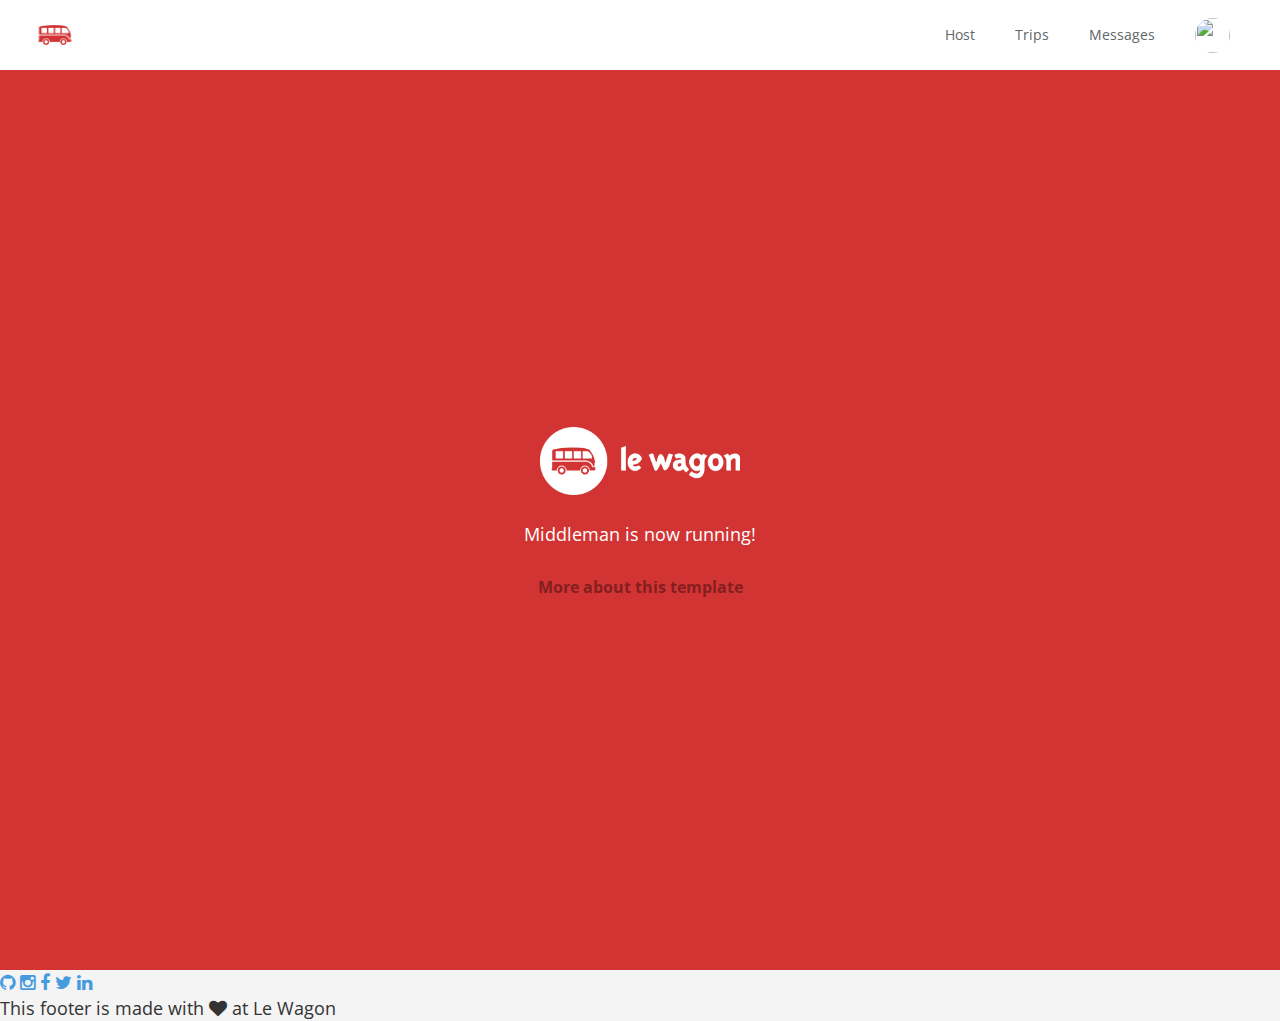
==== commit db861b7c: "Automated commit at 2018-03-26 05:48:14 UTC by middleman-deploy 2.0.0-alpha" ====
--- a/index.html
+++ b/index.html
@@ -12,7 +12,45 @@
     <link href="images/favicon-f15af148.png" rel="icon" type="image/png" />
   </head>
   <body>
-    
+    <div class="navbar-wagon">
+  <!-- Logo -->
+  <a href="/" class="navbar-wagon-brand">
+    <img src="images/logo-acc9c0ec.png" id="logo" alt="Logo" />
+  </a>
+
+  <!-- Right Navigation -->
+  <div class="navbar-wagon-right hidden-xs hidden-sm">
+
+    <a href="" class="navbar-wagon-item navbar-wagon-link">Host</a>
+    <a href="" class="navbar-wagon-item navbar-wagon-link">Trips</a>
+    <a href="" class="navbar-wagon-item navbar-wagon-link">Messages</a>
+
+    <!-- Profile picture with dropdown list -->
+    <div class="navbar-wagon-item">
+      <div class="dropdown">
+        <img src="https://kitt.lewagon.com/placeholder/users/ssaunier" class="avatar dropdown-toggle" id="navbar-wagon-menu" data-toggle="dropdown">
+        <ul class="dropdown-menu dropdown-menu-right navbar-wagon-dropdown-menu">
+          <li><a href="#">Profile</a></li>
+          <li><a href="#">Dashboard</a></li>
+          <li><a href="#">Log Out</a></li>
+        </ul>
+      </div>
+    </div>
+  </div>
+
+  <!-- Dropdown appearing on mobile only -->
+  <div class="navbar-wagon-item hidden-md hidden-lg">
+    <div class="dropdown">
+      <i class="fa fa-bars dropdown-toggle" data-toggle="dropdown"></i>
+      <ul class="dropdown-menu dropdown-menu-right navbar-wagon-dropdown-menu">
+        <li><a href="#">Host</a></li>
+        <li><a href="#">Trips</a></li>
+        <li><a href="#">Messagese</a></li>
+      </ul>
+    </div>
+  </div>
+</div>
+
     <div id="home">
   <div class="home-content">
     <img src="images/logo-acc9c0ec.png" width="200" alt="Logo" />
@@ -25,6 +63,18 @@
   </div>
 </div>
 
-    
+    <div class="footer">
+  <div class="footer-links">
+    <a href="#"><i class="fa fa-github"></i></a>
+    <a href="#"><i class="fa fa-instagram"></i></a>
+    <a href="#"><i class="fa fa-facebook"></i></a>
+    <a href="#"><i class="fa fa-twitter"></i></a>
+    <a href="#"><i class="fa fa-linkedin"></i></a>
+  </div>
+  <div class="footer-copyright">
+    This footer is made with <i class="fa fa-heart"></i> at Le Wagon
+  </div>
+</div>
+
   </body>
 </html>
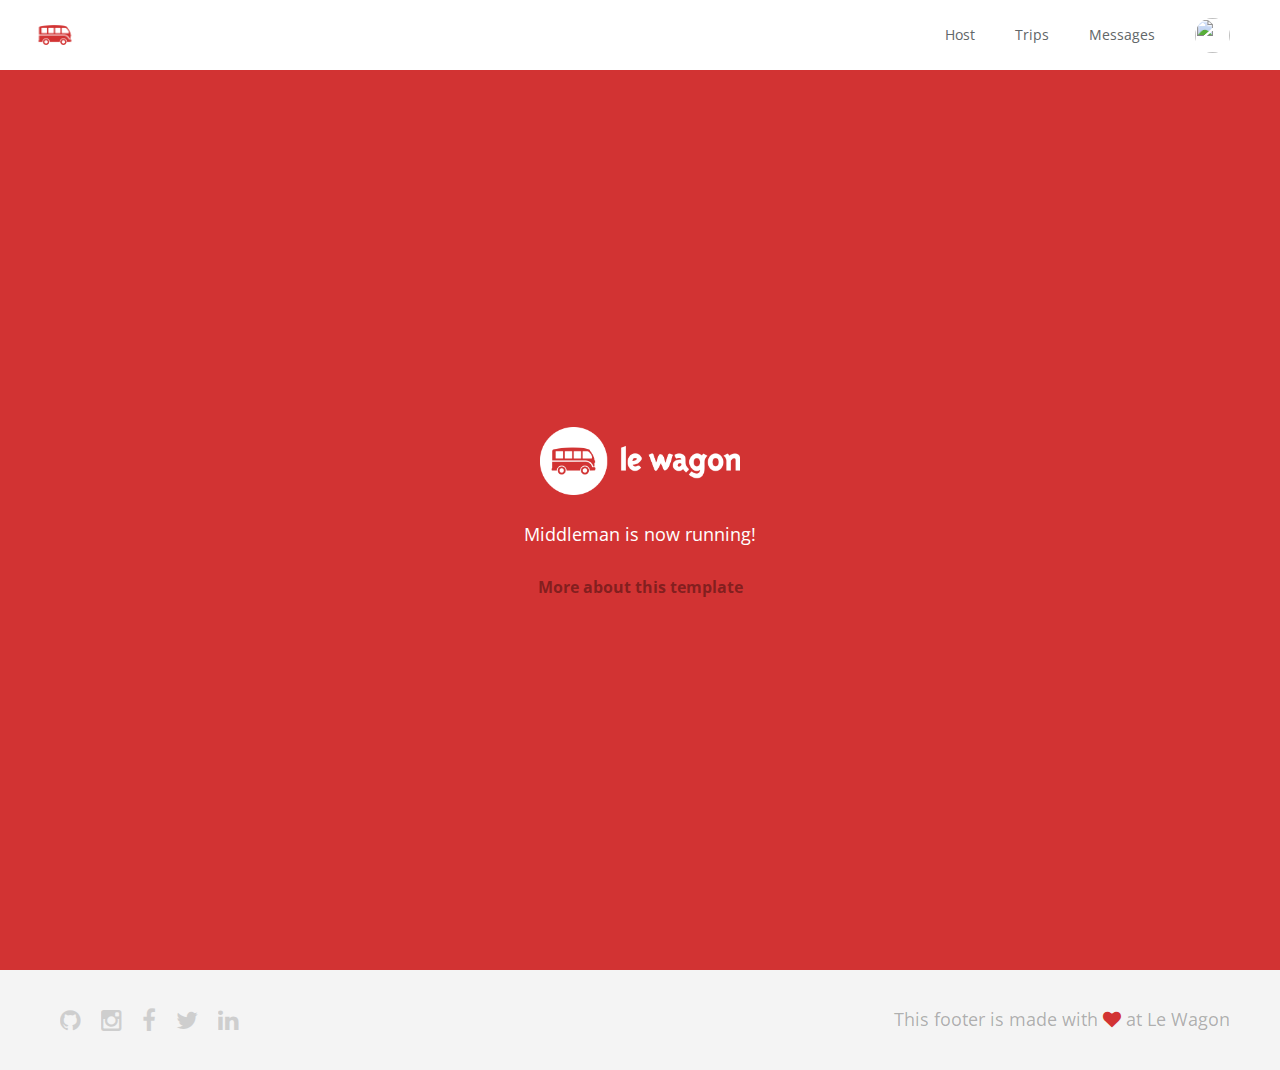
==== commit 16c749c1: "Automated commit at 2018-03-26 06:08:47 UTC by middleman-deploy 2.0.0-alpha" ====
--- a/index.html
+++ b/index.html
@@ -7,7 +7,7 @@
           content="width=device-width, initial-scale=1, shrink-to-fit=no">
     <!-- Use the title from a page's frontmatter if it has one -->
     <title>Le Wagon - Middleman</title>
-    <link href="stylesheets/application-3c48b980.css" rel="stylesheet" />
+    <link href="stylesheets/application-db77c54b.css" rel="stylesheet" />
     <script src="javascripts/application-93de88c9.js"></script>
     <link href="images/favicon-f15af148.png" rel="icon" type="image/png" />
   </head>
--- a/stylesheets/application-db77c54b.css
+++ b/stylesheets/application-db77c54b.css
@@ -0,0 +1,8 @@
+@import url("https://fonts.googleapis.com/css?family=Open+Sans:400,300,700|Raleway:400,100,300,700,500");/*!
+ * Bootstrap v3.3.7 (http://getbootstrap.com)
+ * Copyright 2011-2016 Twitter, Inc.
+ * Licensed under MIT (https://github.com/twbs/bootstrap/blob/master/LICENSE)
+ *//*! normalize.css v3.0.3 | MIT License | github.com/necolas/normalize.css */html{font-family:sans-serif;-ms-text-size-adjust:100%;-webkit-text-size-adjust:100%}body{margin:0}article,aside,details,figcaption,figure,footer,header,hgroup,main,menu,nav,section,summary{display:block}audio,canvas,progress,video{display:inline-block;vertical-align:baseline}audio:not([controls]){display:none;height:0}[hidden],template{display:none}a{background-color:transparent}a:active,a:hover{outline:0}abbr[title]{border-bottom:1px dotted}b,strong{font-weight:bold}dfn{font-style:italic}h1{font-size:2em;margin:0.67em 0}mark{background:#ff0;color:#000}small{font-size:80%}sub,sup{font-size:75%;line-height:0;position:relative;vertical-align:baseline}sup{top:-0.5em}sub{bottom:-0.25em}img{border:0}svg:not(:root){overflow:hidden}figure{margin:1em 40px}hr{-webkit-box-sizing:content-box;box-sizing:content-box;height:0}pre{overflow:auto}code,kbd,pre,samp{font-family:monospace, monospace;font-size:1em}button,input,optgroup,select,textarea{color:inherit;font:inherit;margin:0}button{overflow:visible}button,select{text-transform:none}button,html input[type="button"],input[type="reset"],input[type="submit"]{-webkit-appearance:button;cursor:pointer}button[disabled],html input[disabled]{cursor:default}button::-moz-focus-inner,input::-moz-focus-inner{border:0;padding:0}input{line-height:normal}input[type="checkbox"],input[type="radio"]{-webkit-box-sizing:border-box;box-sizing:border-box;padding:0}input[type="number"]::-webkit-inner-spin-button,input[type="number"]::-webkit-outer-spin-button{height:auto}input[type="search"]{-webkit-appearance:textfield;-webkit-box-sizing:content-box;box-sizing:content-box}input[type="search"]::-webkit-search-cancel-button,input[type="search"]::-webkit-search-decoration{-webkit-appearance:none}fieldset{border:1px solid #c0c0c0;margin:0 2px;padding:0.35em 0.625em 0.75em}legend{border:0;padding:0}textarea{overflow:auto}optgroup{font-weight:bold}table{border-collapse:collapse;border-spacing:0}td,th{padding:0}/*! Source: https://github.com/h5bp/html5-boilerplate/blob/master/src/css/main.css */@media print{*,*:before,*:after{background:transparent !important;color:#000 !important;-webkit-box-shadow:none !important;box-shadow:none !important;text-shadow:none !important}a,a:visited{text-decoration:underline}a[href]:after{content:" (" attr(href) ")"}abbr[title]:after{content:" (" attr(title) ")"}a[href^="#"]:after,a[href^="javascript:"]:after{content:""}pre,blockquote{border:1px solid #999;page-break-inside:avoid}thead{display:table-header-group}tr,img{page-break-inside:avoid}img{max-width:100% !important}p,h2,h3{orphans:3;widows:3}h2,h3{page-break-after:avoid}.navbar{display:none}.btn>.caret,.dropup>.btn>.caret{border-top-color:#000 !important}.label{border:1px solid #000}.table{border-collapse:collapse !important}.table td,.table th{background-color:#fff !important}.table-bordered th,.table-bordered td{border:1px solid #ddd !important}}@font-face{font-family:'Glyphicons Halflings';src:url("../assets/bootstrap/glyphicons-halflings-regular-86b6f62b.eot");src:url("../assets/bootstrap/glyphicons-halflings-regular-86b6f62b.eot?#iefix") format("embedded-opentype"),url("../assets/bootstrap/glyphicons-halflings-regular-ca35b697.woff2") format("woff2"),url("../assets/bootstrap/glyphicons-halflings-regular-278e49a8.woff") format("woff"),url("../assets/bootstrap/glyphicons-halflings-regular-44bc1850.ttf") format("truetype"),url("../assets/bootstrap/glyphicons-halflings-regular-de51a849.svg#glyphicons_halflingsregular") format("svg")}.glyphicon{position:relative;top:1px;display:inline-block;font-family:'Glyphicons Halflings';font-style:normal;font-weight:normal;line-height:1;-webkit-font-smoothing:antialiased;-moz-osx-font-smoothing:grayscale}.glyphicon-asterisk:before{content:"\002a"}.glyphicon-plus:before{content:"\002b"}.glyphicon-euro:before,.glyphicon-eur:before{content:"\20ac"}.glyphicon-minus:before{content:"\2212"}.glyphicon-cloud:before{content:"\2601"}.glyphicon-envelope:before{content:"\2709"}.glyphicon-pencil:before{content:"\270f"}.glyphicon-glass:before{content:"\e001"}.glyphicon-music:before{content:"\e002"}.glyphicon-search:before{content:"\e003"}.glyphicon-heart:before{content:"\e005"}.glyphicon-star:before{content:"\e006"}.glyphicon-star-empty:before{content:"\e007"}.glyphicon-user:before{content:"\e008"}.glyphicon-film:before{content:"\e009"}.glyphicon-th-large:before{content:"\e010"}.glyphicon-th:before{content:"\e011"}.glyphicon-th-list:before{content:"\e012"}.glyphicon-ok:before{content:"\e013"}.glyphicon-remove:before{content:"\e014"}.glyphicon-zoom-in:before{content:"\e015"}.glyphicon-zoom-out:before{content:"\e016"}.glyphicon-off:before{content:"\e017"}.glyphicon-signal:before{content:"\e018"}.glyphicon-cog:before{content:"\e019"}.glyphicon-trash:before{content:"\e020"}.glyphicon-home:before{content:"\e021"}.glyphicon-file:before{content:"\e022"}.glyphicon-time:before{content:"\e023"}.glyphicon-road:before{content:"\e024"}.glyphicon-download-alt:before{content:"\e025"}.glyphicon-download:before{content:"\e026"}.glyphicon-upload:before{content:"\e027"}.glyphicon-inbox:before{content:"\e028"}.glyphicon-play-circle:before{content:"\e029"}.glyphicon-repeat:before{content:"\e030"}.glyphicon-refresh:before{content:"\e031"}.glyphicon-list-alt:before{content:"\e032"}.glyphicon-lock:before{content:"\e033"}.glyphicon-flag:before{content:"\e034"}.glyphicon-headphones:before{content:"\e035"}.glyphicon-volume-off:before{content:"\e036"}.glyphicon-volume-down:before{content:"\e037"}.glyphicon-volume-up:before{content:"\e038"}.glyphicon-qrcode:before{content:"\e039"}.glyphicon-barcode:before{content:"\e040"}.glyphicon-tag:before{content:"\e041"}.glyphicon-tags:before{content:"\e042"}.glyphicon-book:before{content:"\e043"}.glyphicon-bookmark:before{content:"\e044"}.glyphicon-print:before{content:"\e045"}.glyphicon-camera:before{content:"\e046"}.glyphicon-font:before{content:"\e047"}.glyphicon-bold:before{content:"\e048"}.glyphicon-italic:before{content:"\e049"}.glyphicon-text-height:before{content:"\e050"}.glyphicon-text-width:before{content:"\e051"}.glyphicon-align-left:before{content:"\e052"}.glyphicon-align-center:before{content:"\e053"}.glyphicon-align-right:before{content:"\e054"}.glyphicon-align-justify:before{content:"\e055"}.glyphicon-list:before{content:"\e056"}.glyphicon-indent-left:before{content:"\e057"}.glyphicon-indent-right:before{content:"\e058"}.glyphicon-facetime-video:before{content:"\e059"}.glyphicon-picture:before{content:"\e060"}.glyphicon-map-marker:before{content:"\e062"}.glyphicon-adjust:before{content:"\e063"}.glyphicon-tint:before{content:"\e064"}.glyphicon-edit:before{content:"\e065"}.glyphicon-share:before{content:"\e066"}.glyphicon-check:before{content:"\e067"}.glyphicon-move:before{content:"\e068"}.glyphicon-step-backward:before{content:"\e069"}.glyphicon-fast-backward:before{content:"\e070"}.glyphicon-backward:before{content:"\e071"}.glyphicon-play:before{content:"\e072"}.glyphicon-pause:before{content:"\e073"}.glyphicon-stop:before{content:"\e074"}.glyphicon-forward:before{content:"\e075"}.glyphicon-fast-forward:before{content:"\e076"}.glyphicon-step-forward:before{content:"\e077"}.glyphicon-eject:before{content:"\e078"}.glyphicon-chevron-left:before{content:"\e079"}.glyphicon-chevron-right:before{content:"\e080"}.glyphicon-plus-sign:before{content:"\e081"}.glyphicon-minus-sign:before{content:"\e082"}.glyphicon-remove-sign:before{content:"\e083"}.glyphicon-ok-sign:before{content:"\e084"}.glyphicon-question-sign:before{content:"\e085"}.glyphicon-info-sign:before{content:"\e086"}.glyphicon-screenshot:before{content:"\e087"}.glyphicon-remove-circle:before{content:"\e088"}.glyphicon-ok-circle:before{content:"\e089"}.glyphicon-ban-circle:before{content:"\e090"}.glyphicon-arrow-left:before{content:"\e091"}.glyphicon-arrow-right:before{content:"\e092"}.glyphicon-arrow-up:before{content:"\e093"}.glyphicon-arrow-down:before{content:"\e094"}.glyphicon-share-alt:before{content:"\e095"}.glyphicon-resize-full:before{content:"\e096"}.glyphicon-resize-small:before{content:"\e097"}.glyphicon-exclamation-sign:before{content:"\e101"}.glyphicon-gift:before{content:"\e102"}.glyphicon-leaf:before{content:"\e103"}.glyphicon-fire:before{content:"\e104"}.glyphicon-eye-open:before{content:"\e105"}.glyphicon-eye-close:before{content:"\e106"}.glyphicon-warning-sign:before{content:"\e107"}.glyphicon-plane:before{content:"\e108"}.glyphicon-calendar:before{content:"\e109"}.glyphicon-random:before{content:"\e110"}.glyphicon-comment:before{content:"\e111"}.glyphicon-magnet:before{content:"\e112"}.glyphicon-chevron-up:before{content:"\e113"}.glyphicon-chevron-down:before{content:"\e114"}.glyphicon-retweet:before{content:"\e115"}.glyphicon-shopping-cart:before{content:"\e116"}.glyphicon-folder-close:before{content:"\e117"}.glyphicon-folder-open:before{content:"\e118"}.glyphicon-resize-vertical:before{content:"\e119"}.glyphicon-resize-horizontal:before{content:"\e120"}.glyphicon-hdd:before{content:"\e121"}.glyphicon-bullhorn:before{content:"\e122"}.glyphicon-bell:before{content:"\e123"}.glyphicon-certificate:before{content:"\e124"}.glyphicon-thumbs-up:before{content:"\e125"}.glyphicon-thumbs-down:before{content:"\e126"}.glyphicon-hand-right:before{content:"\e127"}.glyphicon-hand-left:before{content:"\e128"}.glyphicon-hand-up:before{content:"\e129"}.glyphicon-hand-down:before{content:"\e130"}.glyphicon-circle-arrow-right:before{content:"\e131"}.glyphicon-circle-arrow-left:before{content:"\e132"}.glyphicon-circle-arrow-up:before{content:"\e133"}.glyphicon-circle-arrow-down:before{content:"\e134"}.glyphicon-globe:before{content:"\e135"}.glyphicon-wrench:before{content:"\e136"}.glyphicon-tasks:before{content:"\e137"}.glyphicon-filter:before{content:"\e138"}.glyphicon-briefcase:before{content:"\e139"}.glyphicon-fullscreen:before{content:"\e140"}.glyphicon-dashboard:before{content:"\e141"}.glyphicon-paperclip:before{content:"\e142"}.glyphicon-heart-empty:before{content:"\e143"}.glyphicon-link:before{content:"\e144"}.glyphicon-phone:before{content:"\e145"}.glyphicon-pushpin:before{content:"\e146"}.glyphicon-usd:before{content:"\e148"}.glyphicon-gbp:before{content:"\e149"}.glyphicon-sort:before{content:"\e150"}.glyphicon-sort-by-alphabet:before{content:"\e151"}.glyphicon-sort-by-alphabet-alt:before{content:"\e152"}.glyphicon-sort-by-order:before{content:"\e153"}.glyphicon-sort-by-order-alt:before{content:"\e154"}.glyphicon-sort-by-attributes:before{content:"\e155"}.glyphicon-sort-by-attributes-alt:before{content:"\e156"}.glyphicon-unchecked:before{content:"\e157"}.glyphicon-expand:before{content:"\e158"}.glyphicon-collapse-down:before{content:"\e159"}.glyphicon-collapse-up:before{content:"\e160"}.glyphicon-log-in:before{content:"\e161"}.glyphicon-flash:before{content:"\e162"}.glyphicon-log-out:before{content:"\e163"}.glyphicon-new-window:before{content:"\e164"}.glyphicon-record:before{content:"\e165"}.glyphicon-save:before{content:"\e166"}.glyphicon-open:before{content:"\e167"}.glyphicon-saved:before{content:"\e168"}.glyphicon-import:before{content:"\e169"}.glyphicon-export:before{content:"\e170"}.glyphicon-send:before{content:"\e171"}.glyphicon-floppy-disk:before{content:"\e172"}.glyphicon-floppy-saved:before{content:"\e173"}.glyphicon-floppy-remove:before{content:"\e174"}.glyphicon-floppy-save:before{content:"\e175"}.glyphicon-floppy-open:before{content:"\e176"}.glyphicon-credit-card:before{content:"\e177"}.glyphicon-transfer:before{content:"\e178"}.glyphicon-cutlery:before{content:"\e179"}.glyphicon-header:before{content:"\e180"}.glyphicon-compressed:before{content:"\e181"}.glyphicon-earphone:before{content:"\e182"}.glyphicon-phone-alt:before{content:"\e183"}.glyphicon-tower:before{content:"\e184"}.glyphicon-stats:before{content:"\e185"}.glyphicon-sd-video:before{content:"\e186"}.glyphicon-hd-video:before{content:"\e187"}.glyphicon-subtitles:before{content:"\e188"}.glyphicon-sound-stereo:before{content:"\e189"}.glyphicon-sound-dolby:before{content:"\e190"}.glyphicon-sound-5-1:before{content:"\e191"}.glyphicon-sound-6-1:before{content:"\e192"}.glyphicon-sound-7-1:before{content:"\e193"}.glyphicon-copyright-mark:before{content:"\e194"}.glyphicon-registration-mark:before{content:"\e195"}.glyphicon-cloud-download:before{content:"\e197"}.glyphicon-cloud-upload:before{content:"\e198"}.glyphicon-tree-conifer:before{content:"\e199"}.glyphicon-tree-deciduous:before{content:"\e200"}.glyphicon-cd:before{content:"\e201"}.glyphicon-save-file:before{content:"\e202"}.glyphicon-open-file:before{content:"\e203"}.glyphicon-level-up:before{content:"\e204"}.glyphicon-copy:before{content:"\e205"}.glyphicon-paste:before{content:"\e206"}.glyphicon-alert:before{content:"\e209"}.glyphicon-equalizer:before{content:"\e210"}.glyphicon-king:before{content:"\e211"}.glyphicon-queen:before{content:"\e212"}.glyphicon-pawn:before{content:"\e213"}.glyphicon-bishop:before{content:"\e214"}.glyphicon-knight:before{content:"\e215"}.glyphicon-baby-formula:before{content:"\e216"}.glyphicon-tent:before{content:"\26fa"}.glyphicon-blackboard:before{content:"\e218"}.glyphicon-bed:before{content:"\e219"}.glyphicon-apple:before{content:"\f8ff"}.glyphicon-erase:before{content:"\e221"}.glyphicon-hourglass:before{content:"\231b"}.glyphicon-lamp:before{content:"\e223"}.glyphicon-duplicate:before{content:"\e224"}.glyphicon-piggy-bank:before{content:"\e225"}.glyphicon-scissors:before{content:"\e226"}.glyphicon-bitcoin:before{content:"\e227"}.glyphicon-btc:before{content:"\e227"}.glyphicon-xbt:before{content:"\e227"}.glyphicon-yen:before{content:"\00a5"}.glyphicon-jpy:before{content:"\00a5"}.glyphicon-ruble:before{content:"\20bd"}.glyphicon-rub:before{content:"\20bd"}.glyphicon-scale:before{content:"\e230"}.glyphicon-ice-lolly:before{content:"\e231"}.glyphicon-ice-lolly-tasted:before{content:"\e232"}.glyphicon-education:before{content:"\e233"}.glyphicon-option-horizontal:before{content:"\e234"}.glyphicon-option-vertical:before{content:"\e235"}.glyphicon-menu-hamburger:before{content:"\e236"}.glyphicon-modal-window:before{content:"\e237"}.glyphicon-oil:before{content:"\e238"}.glyphicon-grain:before{content:"\e239"}.glyphicon-sunglasses:before{content:"\e240"}.glyphicon-text-size:before{content:"\e241"}.glyphicon-text-color:before{content:"\e242"}.glyphicon-text-background:before{content:"\e243"}.glyphicon-object-align-top:before{content:"\e244"}.glyphicon-object-align-bottom:before{content:"\e245"}.glyphicon-object-align-horizontal:before{content:"\e246"}.glyphicon-object-align-left:before{content:"\e247"}.glyphicon-object-align-vertical:before{content:"\e248"}.glyphicon-object-align-right:before{content:"\e249"}.glyphicon-triangle-right:before{content:"\e250"}.glyphicon-triangle-left:before{content:"\e251"}.glyphicon-triangle-bottom:before{content:"\e252"}.glyphicon-triangle-top:before{content:"\e253"}.glyphicon-console:before{content:"\e254"}.glyphicon-superscript:before{content:"\e255"}.glyphicon-subscript:before{content:"\e256"}.glyphicon-menu-left:before{content:"\e257"}.glyphicon-menu-right:before{content:"\e258"}.glyphicon-menu-down:before{content:"\e259"}.glyphicon-menu-up:before{content:"\e260"}*{-webkit-box-sizing:border-box;box-sizing:border-box}*:before,*:after{-webkit-box-sizing:border-box;box-sizing:border-box}html{font-size:10px;-webkit-tap-highlight-color:transparent}body{font-family:"Open Sans", "Helvetica", "sans-serif";font-size:18px;line-height:1.42857143;color:#333333;background-color:#F4F4F4}input,button,select,textarea{font-family:inherit;font-size:inherit;line-height:inherit}a{color:#469AE0;text-decoration:none}a:hover,a:focus{color:#1f74ba;text-decoration:underline}a:focus{outline:5px auto -webkit-focus-ring-color;outline-offset:-2px}figure{margin:0}img{vertical-align:middle}.img-responsive{display:block;max-width:100%;height:auto}.img-rounded{border-radius:2px}.img-thumbnail{padding:4px;line-height:1.42857143;background-color:#F4F4F4;border:1px solid #ddd;border-radius:2px;-webkit-transition:all 0.2s ease-in-out;transition:all 0.2s ease-in-out;display:inline-block;max-width:100%;height:auto}.img-circle{border-radius:50%}hr{margin-top:25px;margin-bottom:25px;border:0;border-top:1px solid #eeeeee}.sr-only{position:absolute;width:1px;height:1px;margin:-1px;padding:0;overflow:hidden;clip:rect(0, 0, 0, 0);border:0}.sr-only-focusable:active,.sr-only-focusable:focus{position:static;width:auto;height:auto;margin:0;overflow:visible;clip:auto}[role="button"]{cursor:pointer}h1,h2,h3,h4,h5,h6,.h1,.h2,.h3,.h4,.h5,.h6{font-family:"Raleway", "Helvetica", "sans-serif";font-weight:500;line-height:1.1;color:inherit}h1 small,h1 .small,h2 small,h2 .small,h3 small,h3 .small,h4 small,h4 .small,h5 small,h5 .small,h6 small,h6 .small,.h1 small,.h1 .small,.h2 small,.h2 .small,.h3 small,.h3 .small,.h4 small,.h4 .small,.h5 small,.h5 .small,.h6 small,.h6 .small{font-weight:normal;line-height:1;color:#777777}h1,.h1,h2,.h2,h3,.h3{margin-top:25px;margin-bottom:12.5px}h1 small,h1 .small,.h1 small,.h1 .small,h2 small,h2 .small,.h2 small,.h2 .small,h3 small,h3 .small,.h3 small,.h3 .small{font-size:65%}h4,.h4,h5,.h5,h6,.h6{margin-top:12.5px;margin-bottom:12.5px}h4 small,h4 .small,.h4 small,.h4 .small,h5 small,h5 .small,.h5 small,.h5 .small,h6 small,h6 .small,.h6 small,.h6 .small{font-size:75%}h1,.h1{font-size:46px}h2,.h2{font-size:38px}h3,.h3{font-size:31px}h4,.h4{font-size:23px}h5,.h5{font-size:18px}h6,.h6{font-size:16px}p{margin:0 0 12.5px}.lead{margin-bottom:25px;font-size:20px;font-weight:300;line-height:1.4}@media (min-width: 768px){.lead{font-size:27px}}small,.small{font-size:88%}mark,.mark{background-color:#fcf8e3;padding:.2em}.text-left{text-align:left}.text-right{text-align:right}.text-center{text-align:center}.text-justify{text-align:justify}.text-nowrap{white-space:nowrap}.text-lowercase{text-transform:lowercase}.text-uppercase,.initialism{text-transform:uppercase}.text-capitalize{text-transform:capitalize}.text-muted{color:#777777}.text-primary{color:#469AE0}a.text-primary:hover,a.text-primary:focus{color:#2381d0}.text-success{color:#3c763d}a.text-success:hover,a.text-success:focus{color:#2b542c}.text-info{color:#31708f}a.text-info:hover,a.text-info:focus{color:#245269}.text-warning{color:#8a6d3b}a.text-warning:hover,a.text-warning:focus{color:#66512c}.text-danger{color:#a94442}a.text-danger:hover,a.text-danger:focus{color:#843534}.bg-primary{color:#fff}.bg-primary{background-color:#469AE0}a.bg-primary:hover,a.bg-primary:focus{background-color:#2381d0}.bg-success{background-color:#dff0d8}a.bg-success:hover,a.bg-success:focus{background-color:#c1e2b3}.bg-info{background-color:#d9edf7}a.bg-info:hover,a.bg-info:focus{background-color:#afd9ee}.bg-warning{background-color:#fcf8e3}a.bg-warning:hover,a.bg-warning:focus{background-color:#f7ecb5}.bg-danger{background-color:#f2dede}a.bg-danger:hover,a.bg-danger:focus{background-color:#e4b9b9}.page-header{padding-bottom:11.5px;margin:50px 0 25px;border-bottom:1px solid #eeeeee}ul,ol{margin-top:0;margin-bottom:12.5px}ul ul,ul ol,ol ul,ol ol{margin-bottom:0}.list-unstyled{padding-left:0;list-style:none}.list-inline{padding-left:0;list-style:none;margin-left:-5px}.list-inline>li{display:inline-block;padding-left:5px;padding-right:5px}dl{margin-top:0;margin-bottom:25px}dt,dd{line-height:1.42857143}dt{font-weight:bold}dd{margin-left:0}.dl-horizontal dd:before,.dl-horizontal dd:after{content:" ";display:table}.dl-horizontal dd:after{clear:both}@media (min-width: 768px){.dl-horizontal dt{float:left;width:160px;clear:left;text-align:right;overflow:hidden;text-overflow:ellipsis;white-space:nowrap}.dl-horizontal dd{margin-left:180px}}abbr[title],abbr[data-original-title]{cursor:help;border-bottom:1px dotted #777777}.initialism{font-size:90%}blockquote{padding:12.5px 25px;margin:0 0 25px;font-size:22.5px;border-left:5px solid #eeeeee}blockquote p:last-child,blockquote ul:last-child,blockquote ol:last-child{margin-bottom:0}blockquote footer,blockquote small,blockquote .small{display:block;font-size:80%;line-height:1.42857143;color:#777777}blockquote footer:before,blockquote small:before,blockquote .small:before{content:'\2014 \00A0'}.blockquote-reverse,blockquote.pull-right{padding-right:15px;padding-left:0;border-right:5px solid #eeeeee;border-left:0;text-align:right}.blockquote-reverse footer:before,.blockquote-reverse small:before,.blockquote-reverse .small:before,blockquote.pull-right footer:before,blockquote.pull-right small:before,blockquote.pull-right .small:before{content:''}.blockquote-reverse footer:after,.blockquote-reverse small:after,.blockquote-reverse .small:after,blockquote.pull-right footer:after,blockquote.pull-right small:after,blockquote.pull-right .small:after{content:'\00A0 \2014'}address{margin-bottom:25px;font-style:normal;line-height:1.42857143}code,kbd,pre,samp{font-family:Menlo, Monaco, Consolas, "Courier New", monospace}code{padding:2px 4px;font-size:90%;color:#c7254e;background-color:#f9f2f4;border-radius:2px}kbd{padding:2px 4px;font-size:90%;color:#fff;background-color:#333;border-radius:2px;-webkit-box-shadow:inset 0 -1px 0 rgba(0,0,0,0.25);box-shadow:inset 0 -1px 0 rgba(0,0,0,0.25)}kbd kbd{padding:0;font-size:100%;font-weight:bold;-webkit-box-shadow:none;box-shadow:none}pre{display:block;padding:12px;margin:0 0 12.5px;font-size:17px;line-height:1.42857143;word-break:break-all;word-wrap:break-word;color:#333333;background-color:#f5f5f5;border:1px solid #ccc;border-radius:2px}pre code{padding:0;font-size:inherit;color:inherit;white-space:pre-wrap;background-color:transparent;border-radius:0}.pre-scrollable{max-height:340px;overflow-y:scroll}.container{margin-right:auto;margin-left:auto;padding-left:15px;padding-right:15px}.container:before,.container:after{content:" ";display:table}.container:after{clear:both}@media (min-width: 768px){.container{width:750px}}@media (min-width: 992px){.container{width:970px}}@media (min-width: 1200px){.container{width:1170px}}.container-fluid{margin-right:auto;margin-left:auto;padding-left:15px;padding-right:15px}.container-fluid:before,.container-fluid:after{content:" ";display:table}.container-fluid:after{clear:both}.row{margin-left:-15px;margin-right:-15px}.row:before,.row:after{content:" ";display:table}.row:after{clear:both}.col-xs-1,.col-sm-1,.col-md-1,.col-lg-1,.col-xs-2,.col-sm-2,.col-md-2,.col-lg-2,.col-xs-3,.col-sm-3,.col-md-3,.col-lg-3,.col-xs-4,.col-sm-4,.col-md-4,.col-lg-4,.col-xs-5,.col-sm-5,.col-md-5,.col-lg-5,.col-xs-6,.col-sm-6,.col-md-6,.col-lg-6,.col-xs-7,.col-sm-7,.col-md-7,.col-lg-7,.col-xs-8,.col-sm-8,.col-md-8,.col-lg-8,.col-xs-9,.col-sm-9,.col-md-9,.col-lg-9,.col-xs-10,.col-sm-10,.col-md-10,.col-lg-10,.col-xs-11,.col-sm-11,.col-md-11,.col-lg-11,.col-xs-12,.col-sm-12,.col-md-12,.col-lg-12{position:relative;min-height:1px;padding-left:15px;padding-right:15px}.col-xs-1,.col-xs-2,.col-xs-3,.col-xs-4,.col-xs-5,.col-xs-6,.col-xs-7,.col-xs-8,.col-xs-9,.col-xs-10,.col-xs-11,.col-xs-12{float:left}.col-xs-1{width:8.33333333%}.col-xs-2{width:16.66666667%}.col-xs-3{width:25%}.col-xs-4{width:33.33333333%}.col-xs-5{width:41.66666667%}.col-xs-6{width:50%}.col-xs-7{width:58.33333333%}.col-xs-8{width:66.66666667%}.col-xs-9{width:75%}.col-xs-10{width:83.33333333%}.col-xs-11{width:91.66666667%}.col-xs-12{width:100%}.col-xs-pull-0{right:auto}.col-xs-pull-1{right:8.33333333%}.col-xs-pull-2{right:16.66666667%}.col-xs-pull-3{right:25%}.col-xs-pull-4{right:33.33333333%}.col-xs-pull-5{right:41.66666667%}.col-xs-pull-6{right:50%}.col-xs-pull-7{right:58.33333333%}.col-xs-pull-8{right:66.66666667%}.col-xs-pull-9{right:75%}.col-xs-pull-10{right:83.33333333%}.col-xs-pull-11{right:91.66666667%}.col-xs-pull-12{right:100%}.col-xs-push-0{left:auto}.col-xs-push-1{left:8.33333333%}.col-xs-push-2{left:16.66666667%}.col-xs-push-3{left:25%}.col-xs-push-4{left:33.33333333%}.col-xs-push-5{left:41.66666667%}.col-xs-push-6{left:50%}.col-xs-push-7{left:58.33333333%}.col-xs-push-8{left:66.66666667%}.col-xs-push-9{left:75%}.col-xs-push-10{left:83.33333333%}.col-xs-push-11{left:91.66666667%}.col-xs-push-12{left:100%}.col-xs-offset-0{margin-left:0%}.col-xs-offset-1{margin-left:8.33333333%}.col-xs-offset-2{margin-left:16.66666667%}.col-xs-offset-3{margin-left:25%}.col-xs-offset-4{margin-left:33.33333333%}.col-xs-offset-5{margin-left:41.66666667%}.col-xs-offset-6{margin-left:50%}.col-xs-offset-7{margin-left:58.33333333%}.col-xs-offset-8{margin-left:66.66666667%}.col-xs-offset-9{margin-left:75%}.col-xs-offset-10{margin-left:83.33333333%}.col-xs-offset-11{margin-left:91.66666667%}.col-xs-offset-12{margin-left:100%}@media (min-width: 768px){.col-sm-1,.col-sm-2,.col-sm-3,.col-sm-4,.col-sm-5,.col-sm-6,.col-sm-7,.col-sm-8,.col-sm-9,.col-sm-10,.col-sm-11,.col-sm-12{float:left}.col-sm-1{width:8.33333333%}.col-sm-2{width:16.66666667%}.col-sm-3{width:25%}.col-sm-4{width:33.33333333%}.col-sm-5{width:41.66666667%}.col-sm-6{width:50%}.col-sm-7{width:58.33333333%}.col-sm-8{width:66.66666667%}.col-sm-9{width:75%}.col-sm-10{width:83.33333333%}.col-sm-11{width:91.66666667%}.col-sm-12{width:100%}.col-sm-pull-0{right:auto}.col-sm-pull-1{right:8.33333333%}.col-sm-pull-2{right:16.66666667%}.col-sm-pull-3{right:25%}.col-sm-pull-4{right:33.33333333%}.col-sm-pull-5{right:41.66666667%}.col-sm-pull-6{right:50%}.col-sm-pull-7{right:58.33333333%}.col-sm-pull-8{right:66.66666667%}.col-sm-pull-9{right:75%}.col-sm-pull-10{right:83.33333333%}.col-sm-pull-11{right:91.66666667%}.col-sm-pull-12{right:100%}.col-sm-push-0{left:auto}.col-sm-push-1{left:8.33333333%}.col-sm-push-2{left:16.66666667%}.col-sm-push-3{left:25%}.col-sm-push-4{left:33.33333333%}.col-sm-push-5{left:41.66666667%}.col-sm-push-6{left:50%}.col-sm-push-7{left:58.33333333%}.col-sm-push-8{left:66.66666667%}.col-sm-push-9{left:75%}.col-sm-push-10{left:83.33333333%}.col-sm-push-11{left:91.66666667%}.col-sm-push-12{left:100%}.col-sm-offset-0{margin-left:0%}.col-sm-offset-1{margin-left:8.33333333%}.col-sm-offset-2{margin-left:16.66666667%}.col-sm-offset-3{margin-left:25%}.col-sm-offset-4{margin-left:33.33333333%}.col-sm-offset-5{margin-left:41.66666667%}.col-sm-offset-6{margin-left:50%}.col-sm-offset-7{margin-left:58.33333333%}.col-sm-offset-8{margin-left:66.66666667%}.col-sm-offset-9{margin-left:75%}.col-sm-offset-10{margin-left:83.33333333%}.col-sm-offset-11{margin-left:91.66666667%}.col-sm-offset-12{margin-left:100%}}@media (min-width: 992px){.col-md-1,.col-md-2,.col-md-3,.col-md-4,.col-md-5,.col-md-6,.col-md-7,.col-md-8,.col-md-9,.col-md-10,.col-md-11,.col-md-12{float:left}.col-md-1{width:8.33333333%}.col-md-2{width:16.66666667%}.col-md-3{width:25%}.col-md-4{width:33.33333333%}.col-md-5{width:41.66666667%}.col-md-6{width:50%}.col-md-7{width:58.33333333%}.col-md-8{width:66.66666667%}.col-md-9{width:75%}.col-md-10{width:83.33333333%}.col-md-11{width:91.66666667%}.col-md-12{width:100%}.col-md-pull-0{right:auto}.col-md-pull-1{right:8.33333333%}.col-md-pull-2{right:16.66666667%}.col-md-pull-3{right:25%}.col-md-pull-4{right:33.33333333%}.col-md-pull-5{right:41.66666667%}.col-md-pull-6{right:50%}.col-md-pull-7{right:58.33333333%}.col-md-pull-8{right:66.66666667%}.col-md-pull-9{right:75%}.col-md-pull-10{right:83.33333333%}.col-md-pull-11{right:91.66666667%}.col-md-pull-12{right:100%}.col-md-push-0{left:auto}.col-md-push-1{left:8.33333333%}.col-md-push-2{left:16.66666667%}.col-md-push-3{left:25%}.col-md-push-4{left:33.33333333%}.col-md-push-5{left:41.66666667%}.col-md-push-6{left:50%}.col-md-push-7{left:58.33333333%}.col-md-push-8{left:66.66666667%}.col-md-push-9{left:75%}.col-md-push-10{left:83.33333333%}.col-md-push-11{left:91.66666667%}.col-md-push-12{left:100%}.col-md-offset-0{margin-left:0%}.col-md-offset-1{margin-left:8.33333333%}.col-md-offset-2{margin-left:16.66666667%}.col-md-offset-3{margin-left:25%}.col-md-offset-4{margin-left:33.33333333%}.col-md-offset-5{margin-left:41.66666667%}.col-md-offset-6{margin-left:50%}.col-md-offset-7{margin-left:58.33333333%}.col-md-offset-8{margin-left:66.66666667%}.col-md-offset-9{margin-left:75%}.col-md-offset-10{margin-left:83.33333333%}.col-md-offset-11{margin-left:91.66666667%}.col-md-offset-12{margin-left:100%}}@media (min-width: 1200px){.col-lg-1,.col-lg-2,.col-lg-3,.col-lg-4,.col-lg-5,.col-lg-6,.col-lg-7,.col-lg-8,.col-lg-9,.col-lg-10,.col-lg-11,.col-lg-12{float:left}.col-lg-1{width:8.33333333%}.col-lg-2{width:16.66666667%}.col-lg-3{width:25%}.col-lg-4{width:33.33333333%}.col-lg-5{width:41.66666667%}.col-lg-6{width:50%}.col-lg-7{width:58.33333333%}.col-lg-8{width:66.66666667%}.col-lg-9{width:75%}.col-lg-10{width:83.33333333%}.col-lg-11{width:91.66666667%}.col-lg-12{width:100%}.col-lg-pull-0{right:auto}.col-lg-pull-1{right:8.33333333%}.col-lg-pull-2{right:16.66666667%}.col-lg-pull-3{right:25%}.col-lg-pull-4{right:33.33333333%}.col-lg-pull-5{right:41.66666667%}.col-lg-pull-6{right:50%}.col-lg-pull-7{right:58.33333333%}.col-lg-pull-8{right:66.66666667%}.col-lg-pull-9{right:75%}.col-lg-pull-10{right:83.33333333%}.col-lg-pull-11{right:91.66666667%}.col-lg-pull-12{right:100%}.col-lg-push-0{left:auto}.col-lg-push-1{left:8.33333333%}.col-lg-push-2{left:16.66666667%}.col-lg-push-3{left:25%}.col-lg-push-4{left:33.33333333%}.col-lg-push-5{left:41.66666667%}.col-lg-push-6{left:50%}.col-lg-push-7{left:58.33333333%}.col-lg-push-8{left:66.66666667%}.col-lg-push-9{left:75%}.col-lg-push-10{left:83.33333333%}.col-lg-push-11{left:91.66666667%}.col-lg-push-12{left:100%}.col-lg-offset-0{margin-left:0%}.col-lg-offset-1{margin-left:8.33333333%}.col-lg-offset-2{margin-left:16.66666667%}.col-lg-offset-3{margin-left:25%}.col-lg-offset-4{margin-left:33.33333333%}.col-lg-offset-5{margin-left:41.66666667%}.col-lg-offset-6{margin-left:50%}.col-lg-offset-7{margin-left:58.33333333%}.col-lg-offset-8{margin-left:66.66666667%}.col-lg-offset-9{margin-left:75%}.col-lg-offset-10{margin-left:83.33333333%}.col-lg-offset-11{margin-left:91.66666667%}.col-lg-offset-12{margin-left:100%}}table{background-color:transparent}caption{padding-top:8px;padding-bottom:8px;color:#777777;text-align:left}th{text-align:left}.table{width:100%;max-width:100%;margin-bottom:25px}.table>thead>tr>th,.table>thead>tr>td,.table>tbody>tr>th,.table>tbody>tr>td,.table>tfoot>tr>th,.table>tfoot>tr>td{padding:8px;line-height:1.42857143;vertical-align:top;border-top:1px solid #ddd}.table>thead>tr>th{vertical-align:bottom;border-bottom:2px solid #ddd}.table>caption+thead>tr:first-child>th,.table>caption+thead>tr:first-child>td,.table>colgroup+thead>tr:first-child>th,.table>colgroup+thead>tr:first-child>td,.table>thead:first-child>tr:first-child>th,.table>thead:first-child>tr:first-child>td{border-top:0}.table>tbody+tbody{border-top:2px solid #ddd}.table .table{background-color:#F4F4F4}.table-condensed>thead>tr>th,.table-condensed>thead>tr>td,.table-condensed>tbody>tr>th,.table-condensed>tbody>tr>td,.table-condensed>tfoot>tr>th,.table-condensed>tfoot>tr>td{padding:5px}.table-bordered{border:1px solid #ddd}.table-bordered>thead>tr>th,.table-bordered>thead>tr>td,.table-bordered>tbody>tr>th,.table-bordered>tbody>tr>td,.table-bordered>tfoot>tr>th,.table-bordered>tfoot>tr>td{border:1px solid #ddd}.table-bordered>thead>tr>th,.table-bordered>thead>tr>td{border-bottom-width:2px}.table-striped>tbody>tr:nth-of-type(odd){background-color:#f9f9f9}.table-hover>tbody>tr:hover{background-color:#f5f5f5}table col[class*="col-"]{position:static;float:none;display:table-column}table td[class*="col-"],table th[class*="col-"]{position:static;float:none;display:table-cell}.table>thead>tr>td.active,.table>thead>tr>th.active,.table>thead>tr.active>td,.table>thead>tr.active>th,.table>tbody>tr>td.active,.table>tbody>tr>th.active,.table>tbody>tr.active>td,.table>tbody>tr.active>th,.table>tfoot>tr>td.active,.table>tfoot>tr>th.active,.table>tfoot>tr.active>td,.table>tfoot>tr.active>th{background-color:#f5f5f5}.table-hover>tbody>tr>td.active:hover,.table-hover>tbody>tr>th.active:hover,.table-hover>tbody>tr.active:hover>td,.table-hover>tbody>tr:hover>.active,.table-hover>tbody>tr.active:hover>th{background-color:#e8e8e8}.table>thead>tr>td.success,.table>thead>tr>th.success,.table>thead>tr.success>td,.table>thead>tr.success>th,.table>tbody>tr>td.success,.table>tbody>tr>th.success,.table>tbody>tr.success>td,.table>tbody>tr.success>th,.table>tfoot>tr>td.success,.table>tfoot>tr>th.success,.table>tfoot>tr.success>td,.table>tfoot>tr.success>th{background-color:#dff0d8}.table-hover>tbody>tr>td.success:hover,.table-hover>tbody>tr>th.success:hover,.table-hover>tbody>tr.success:hover>td,.table-hover>tbody>tr:hover>.success,.table-hover>tbody>tr.success:hover>th{background-color:#d0e9c6}.table>thead>tr>td.info,.table>thead>tr>th.info,.table>thead>tr.info>td,.table>thead>tr.info>th,.table>tbody>tr>td.info,.table>tbody>tr>th.info,.table>tbody>tr.info>td,.table>tbody>tr.info>th,.table>tfoot>tr>td.info,.table>tfoot>tr>th.info,.table>tfoot>tr.info>td,.table>tfoot>tr.info>th{background-color:#d9edf7}.table-hover>tbody>tr>td.info:hover,.table-hover>tbody>tr>th.info:hover,.table-hover>tbody>tr.info:hover>td,.table-hover>tbody>tr:hover>.info,.table-hover>tbody>tr.info:hover>th{background-color:#c4e3f3}.table>thead>tr>td.warning,.table>thead>tr>th.warning,.table>thead>tr.warning>td,.table>thead>tr.warning>th,.table>tbody>tr>td.warning,.table>tbody>tr>th.warning,.table>tbody>tr.warning>td,.table>tbody>tr.warning>th,.table>tfoot>tr>td.warning,.table>tfoot>tr>th.warning,.table>tfoot>tr.warning>td,.table>tfoot>tr.warning>th{background-color:#fcf8e3}.table-hover>tbody>tr>td.warning:hover,.table-hover>tbody>tr>th.warning:hover,.table-hover>tbody>tr.warning:hover>td,.table-hover>tbody>tr:hover>.warning,.table-hover>tbody>tr.warning:hover>th{background-color:#faf2cc}.table>thead>tr>td.danger,.table>thead>tr>th.danger,.table>thead>tr.danger>td,.table>thead>tr.danger>th,.table>tbody>tr>td.danger,.table>tbody>tr>th.danger,.table>tbody>tr.danger>td,.table>tbody>tr.danger>th,.table>tfoot>tr>td.danger,.table>tfoot>tr>th.danger,.table>tfoot>tr.danger>td,.table>tfoot>tr.danger>th{background-color:#f2dede}.table-hover>tbody>tr>td.danger:hover,.table-hover>tbody>tr>th.danger:hover,.table-hover>tbody>tr.danger:hover>td,.table-hover>tbody>tr:hover>.danger,.table-hover>tbody>tr.danger:hover>th{background-color:#ebcccc}.table-responsive{overflow-x:auto;min-height:0.01%}@media screen and (max-width: 767px){.table-responsive{width:100%;margin-bottom:18.75px;overflow-y:hidden;-ms-overflow-style:-ms-autohiding-scrollbar;border:1px solid #ddd}.table-responsive>.table{margin-bottom:0}.table-responsive>.table>thead>tr>th,.table-responsive>.table>thead>tr>td,.table-responsive>.table>tbody>tr>th,.table-responsive>.table>tbody>tr>td,.table-responsive>.table>tfoot>tr>th,.table-responsive>.table>tfoot>tr>td{white-space:nowrap}.table-responsive>.table-bordered{border:0}.table-responsive>.table-bordered>thead>tr>th:first-child,.table-responsive>.table-bordered>thead>tr>td:first-child,.table-responsive>.table-bordered>tbody>tr>th:first-child,.table-responsive>.table-bordered>tbody>tr>td:first-child,.table-responsive>.table-bordered>tfoot>tr>th:first-child,.table-responsive>.table-bordered>tfoot>tr>td:first-child{border-left:0}.table-responsive>.table-bordered>thead>tr>th:last-child,.table-responsive>.table-bordered>thead>tr>td:last-child,.table-responsive>.table-bordered>tbody>tr>th:last-child,.table-responsive>.table-bordered>tbody>tr>td:last-child,.table-responsive>.table-bordered>tfoot>tr>th:last-child,.table-responsive>.table-bordered>tfoot>tr>td:last-child{border-right:0}.table-responsive>.table-bordered>tbody>tr:last-child>th,.table-responsive>.table-bordered>tbody>tr:last-child>td,.table-responsive>.table-bordered>tfoot>tr:last-child>th,.table-responsive>.table-bordered>tfoot>tr:last-child>td{border-bottom:0}}fieldset{padding:0;margin:0;border:0;min-width:0}legend{display:block;width:100%;padding:0;margin-bottom:25px;font-size:27px;line-height:inherit;color:#333333;border:0;border-bottom:1px solid #e5e5e5}label{display:inline-block;max-width:100%;margin-bottom:5px;font-weight:bold}input[type="search"]{-webkit-box-sizing:border-box;box-sizing:border-box}input[type="radio"],input[type="checkbox"]{margin:4px 0 0;margin-top:1px \9;line-height:normal}input[type="file"]{display:block}input[type="range"]{display:block;width:100%}select[multiple],select[size]{height:auto}input[type="file"]:focus,input[type="radio"]:focus,input[type="checkbox"]:focus{outline:5px auto -webkit-focus-ring-color;outline-offset:-2px}output{display:block;padding-top:7px;font-size:18px;line-height:1.42857143;color:#000000}.form-control{display:block;width:100%;height:39px;padding:6px 12px;font-size:18px;line-height:1.42857143;color:#000000;background-color:#fff;background-image:none;border:1px solid #ccc;border-radius:2px;-webkit-box-shadow:inset 0 1px 1px rgba(0,0,0,0.075);box-shadow:inset 0 1px 1px rgba(0,0,0,0.075);-webkit-transition:border-color ease-in-out 0.15s, box-shadow ease-in-out 0.15s;-webkit-transition:border-color ease-in-out 0.15s, -webkit-box-shadow ease-in-out 0.15s;transition:border-color ease-in-out 0.15s, -webkit-box-shadow ease-in-out 0.15s;transition:border-color ease-in-out 0.15s, box-shadow ease-in-out 0.15s;transition:border-color ease-in-out 0.15s, box-shadow ease-in-out 0.15s, -webkit-box-shadow ease-in-out 0.15s}.form-control:focus{border-color:#66afe9;outline:0;-webkit-box-shadow:inset 0 1px 1px rgba(0,0,0,0.075),0 0 8px rgba(102,175,233,0.6);box-shadow:inset 0 1px 1px rgba(0,0,0,0.075),0 0 8px rgba(102,175,233,0.6)}.form-control::-moz-placeholder{color:#999;opacity:1}.form-control:-ms-input-placeholder{color:#999}.form-control::-webkit-input-placeholder{color:#999}.form-control::-ms-expand{border:0;background-color:transparent}.form-control[disabled],.form-control[readonly],fieldset[disabled] .form-control{background-color:#eeeeee;opacity:1}.form-control[disabled],fieldset[disabled] .form-control{cursor:not-allowed}textarea.form-control{height:auto}input[type="search"]{-webkit-appearance:none}@media screen and (-webkit-min-device-pixel-ratio: 0){input[type="date"].form-control,input[type="time"].form-control,input[type="datetime-local"].form-control,input[type="month"].form-control{line-height:39px}input[type="date"].input-sm,.input-group-sm>input[type="date"].form-control,.input-group-sm>input[type="date"].input-group-addon,.input-group-sm>.input-group-btn>input[type="date"].btn,.input-group-sm input[type="date"],input[type="time"].input-sm,.input-group-sm>input[type="time"].form-control,.input-group-sm>input[type="time"].input-group-addon,.input-group-sm>.input-group-btn>input[type="time"].btn,.input-group-sm input[type="time"],input[type="datetime-local"].input-sm,.input-group-sm>input[type="datetime-local"].form-control,.input-group-sm>input[type="datetime-local"].input-group-addon,.input-group-sm>.input-group-btn>input[type="datetime-local"].btn,.input-group-sm input[type="datetime-local"],input[type="month"].input-sm,.input-group-sm>input[type="month"].form-control,.input-group-sm>input[type="month"].input-group-addon,.input-group-sm>.input-group-btn>input[type="month"].btn,.input-group-sm input[type="month"]{line-height:36px}input[type="date"].input-lg,.input-group-lg>input[type="date"].form-control,.input-group-lg>input[type="date"].input-group-addon,.input-group-lg>.input-group-btn>input[type="date"].btn,.input-group-lg input[type="date"],input[type="time"].input-lg,.input-group-lg>input[type="time"].form-control,.input-group-lg>input[type="time"].input-group-addon,.input-group-lg>.input-group-btn>input[type="time"].btn,.input-group-lg input[type="time"],input[type="datetime-local"].input-lg,.input-group-lg>input[type="datetime-local"].form-control,.input-group-lg>input[type="datetime-local"].input-group-addon,.input-group-lg>.input-group-btn>input[type="datetime-local"].btn,.input-group-lg input[type="datetime-local"],input[type="month"].input-lg,.input-group-lg>input[type="month"].form-control,.input-group-lg>input[type="month"].input-group-addon,.input-group-lg>.input-group-btn>input[type="month"].btn,.input-group-lg input[type="month"]{line-height:53px}}.form-group{margin-bottom:15px}.radio,.checkbox{position:relative;display:block;margin-top:10px;margin-bottom:10px}.radio label,.checkbox label{min-height:25px;padding-left:20px;margin-bottom:0;font-weight:normal;cursor:pointer}.radio input[type="radio"],.radio-inline input[type="radio"],.checkbox input[type="checkbox"],.checkbox-inline input[type="checkbox"]{position:absolute;margin-left:-20px;margin-top:4px \9}.radio+.radio,.checkbox+.checkbox{margin-top:-5px}.radio-inline,.checkbox-inline{position:relative;display:inline-block;padding-left:20px;margin-bottom:0;vertical-align:middle;font-weight:normal;cursor:pointer}.radio-inline+.radio-inline,.checkbox-inline+.checkbox-inline{margin-top:0;margin-left:10px}input[type="radio"][disabled],input[type="radio"].disabled,fieldset[disabled] input[type="radio"],input[type="checkbox"][disabled],input[type="checkbox"].disabled,fieldset[disabled] input[type="checkbox"]{cursor:not-allowed}.radio-inline.disabled,fieldset[disabled] .radio-inline,.checkbox-inline.disabled,fieldset[disabled] .checkbox-inline{cursor:not-allowed}.radio.disabled label,fieldset[disabled] .radio label,.checkbox.disabled label,fieldset[disabled] .checkbox label{cursor:not-allowed}.form-control-static{padding-top:7px;padding-bottom:7px;margin-bottom:0;min-height:43px}.form-control-static.input-lg,.input-group-lg>.form-control-static.form-control,.input-group-lg>.form-control-static.input-group-addon,.input-group-lg>.input-group-btn>.form-control-static.btn,.form-control-static.input-sm,.input-group-sm>.form-control-static.form-control,.input-group-sm>.form-control-static.input-group-addon,.input-group-sm>.input-group-btn>.form-control-static.btn{padding-left:0;padding-right:0}.input-sm,.input-group-sm>.form-control,.input-group-sm>.input-group-addon,.input-group-sm>.input-group-btn>.btn{height:36px;padding:5px 10px;font-size:16px;line-height:1.5;border-radius:2px}select.input-sm,.input-group-sm>select.form-control,.input-group-sm>select.input-group-addon,.input-group-sm>.input-group-btn>select.btn{height:36px;line-height:36px}textarea.input-sm,.input-group-sm>textarea.form-control,.input-group-sm>textarea.input-group-addon,.input-group-sm>.input-group-btn>textarea.btn,select[multiple].input-sm,.input-group-sm>select[multiple].form-control,.input-group-sm>select[multiple].input-group-addon,.input-group-sm>.input-group-btn>select[multiple].btn{height:auto}.form-group-sm .form-control{height:36px;padding:5px 10px;font-size:16px;line-height:1.5;border-radius:2px}.form-group-sm select.form-control{height:36px;line-height:36px}.form-group-sm textarea.form-control,.form-group-sm select[multiple].form-control{height:auto}.form-group-sm .form-control-static{height:36px;min-height:41px;padding:6px 10px;font-size:16px;line-height:1.5}.input-lg,.input-group-lg>.form-control,.input-group-lg>.input-group-addon,.input-group-lg>.input-group-btn>.btn{height:53px;padding:10px 16px;font-size:23px;line-height:1.3333333;border-radius:2px}select.input-lg,.input-group-lg>select.form-control,.input-group-lg>select.input-group-addon,.input-group-lg>.input-group-btn>select.btn{height:53px;line-height:53px}textarea.input-lg,.input-group-lg>textarea.form-control,.input-group-lg>textarea.input-group-addon,.input-group-lg>.input-group-btn>textarea.btn,select[multiple].input-lg,.input-group-lg>select[multiple].form-control,.input-group-lg>select[multiple].input-group-addon,.input-group-lg>.input-group-btn>select[multiple].btn{height:auto}.form-group-lg .form-control{height:53px;padding:10px 16px;font-size:23px;line-height:1.3333333;border-radius:2px}.form-group-lg select.form-control{height:53px;line-height:53px}.form-group-lg textarea.form-control,.form-group-lg select[multiple].form-control{height:auto}.form-group-lg .form-control-static{height:53px;min-height:48px;padding:11px 16px;font-size:23px;line-height:1.3333333}.has-feedback{position:relative}.has-feedback .form-control{padding-right:48.75px}.form-control-feedback{position:absolute;top:0;right:0;z-index:2;display:block;width:39px;height:39px;line-height:39px;text-align:center;pointer-events:none}.input-lg+.form-control-feedback,.input-group-lg>.form-control+.form-control-feedback,.input-group-lg>.input-group-addon+.form-control-feedback,.input-group-lg>.input-group-btn>.btn+.form-control-feedback,.input-group-lg+.form-control-feedback,.form-group-lg .form-control+.form-control-feedback{width:53px;height:53px;line-height:53px}.input-sm+.form-control-feedback,.input-group-sm>.form-control+.form-control-feedback,.input-group-sm>.input-group-addon+.form-control-feedback,.input-group-sm>.input-group-btn>.btn+.form-control-feedback,.input-group-sm+.form-control-feedback,.form-group-sm .form-control+.form-control-feedback{width:36px;height:36px;line-height:36px}.has-success .help-block,.has-success .control-label,.has-success .radio,.has-success .checkbox,.has-success .radio-inline,.has-success .checkbox-inline,.has-success.radio label,.has-success.checkbox label,.has-success.radio-inline label,.has-success.checkbox-inline label{color:#3c763d}.has-success .form-control{border-color:#3c763d;-webkit-box-shadow:inset 0 1px 1px rgba(0,0,0,0.075);box-shadow:inset 0 1px 1px rgba(0,0,0,0.075)}.has-success .form-control:focus{border-color:#2b542c;-webkit-box-shadow:inset 0 1px 1px rgba(0,0,0,0.075),0 0 6px #67b168;box-shadow:inset 0 1px 1px rgba(0,0,0,0.075),0 0 6px #67b168}.has-success .input-group-addon{color:#3c763d;border-color:#3c763d;background-color:#dff0d8}.has-success .form-control-feedback{color:#3c763d}.has-warning .help-block,.has-warning .control-label,.has-warning .radio,.has-warning .checkbox,.has-warning .radio-inline,.has-warning .checkbox-inline,.has-warning.radio label,.has-warning.checkbox label,.has-warning.radio-inline label,.has-warning.checkbox-inline label{color:#8a6d3b}.has-warning .form-control{border-color:#8a6d3b;-webkit-box-shadow:inset 0 1px 1px rgba(0,0,0,0.075);box-shadow:inset 0 1px 1px rgba(0,0,0,0.075)}.has-warning .form-control:focus{border-color:#66512c;-webkit-box-shadow:inset 0 1px 1px rgba(0,0,0,0.075),0 0 6px #c0a16b;box-shadow:inset 0 1px 1px rgba(0,0,0,0.075),0 0 6px #c0a16b}.has-warning .input-group-addon{color:#8a6d3b;border-color:#8a6d3b;background-color:#fcf8e3}.has-warning .form-control-feedback{color:#8a6d3b}.has-error .help-block,.has-error .control-label,.has-error .radio,.has-error .checkbox,.has-error .radio-inline,.has-error .checkbox-inline,.has-error.radio label,.has-error.checkbox label,.has-error.radio-inline label,.has-error.checkbox-inline label{color:#a94442}.has-error .form-control{border-color:#a94442;-webkit-box-shadow:inset 0 1px 1px rgba(0,0,0,0.075);box-shadow:inset 0 1px 1px rgba(0,0,0,0.075)}.has-error .form-control:focus{border-color:#843534;-webkit-box-shadow:inset 0 1px 1px rgba(0,0,0,0.075),0 0 6px #ce8483;box-shadow:inset 0 1px 1px rgba(0,0,0,0.075),0 0 6px #ce8483}.has-error .input-group-addon{color:#a94442;border-color:#a94442;background-color:#f2dede}.has-error .form-control-feedback{color:#a94442}.has-feedback label ~ .form-control-feedback{top:30px}.has-feedback label.sr-only ~ .form-control-feedback{top:0}.help-block{display:block;margin-top:5px;margin-bottom:10px;color:#737373}@media (min-width: 768px){.form-inline .form-group{display:inline-block;margin-bottom:0;vertical-align:middle}.form-inline .form-control{display:inline-block;width:auto;vertical-align:middle}.form-inline .form-control-static{display:inline-block}.form-inline .input-group{display:inline-table;vertical-align:middle}.form-inline .input-group .input-group-addon,.form-inline .input-group .input-group-btn,.form-inline .input-group .form-control{width:auto}.form-inline .input-group>.form-control{width:100%}.form-inline .control-label{margin-bottom:0;vertical-align:middle}.form-inline .radio,.form-inline .checkbox{display:inline-block;margin-top:0;margin-bottom:0;vertical-align:middle}.form-inline .radio label,.form-inline .checkbox label{padding-left:0}.form-inline .radio input[type="radio"],.form-inline .checkbox input[type="checkbox"]{position:relative;margin-left:0}.form-inline .has-feedback .form-control-feedback{top:0}}.form-horizontal .radio,.form-horizontal .checkbox,.form-horizontal .radio-inline,.form-horizontal .checkbox-inline{margin-top:0;margin-bottom:0;padding-top:7px}.form-horizontal .radio,.form-horizontal .checkbox{min-height:32px}.form-horizontal .form-group{margin-left:-15px;margin-right:-15px}.form-horizontal .form-group:before,.form-horizontal .form-group:after{content:" ";display:table}.form-horizontal .form-group:after{clear:both}@media (min-width: 768px){.form-horizontal .control-label{text-align:right;margin-bottom:0;padding-top:7px}}.form-horizontal .has-feedback .form-control-feedback{right:15px}@media (min-width: 768px){.form-horizontal .form-group-lg .control-label{padding-top:11px;font-size:23px}}@media (min-width: 768px){.form-horizontal .form-group-sm .control-label{padding-top:6px;font-size:16px}}.btn{display:inline-block;margin-bottom:0;font-weight:normal;text-align:center;vertical-align:middle;-ms-touch-action:manipulation;touch-action:manipulation;cursor:pointer;background-image:none;border:1px solid transparent;white-space:nowrap;padding:6px 12px;font-size:18px;line-height:1.42857143;border-radius:2px;-webkit-user-select:none;-moz-user-select:none;-ms-user-select:none;user-select:none}.btn:focus,.btn.focus,.btn:active:focus,.btn:active.focus,.btn.active:focus,.btn.active.focus{outline:5px auto -webkit-focus-ring-color;outline-offset:-2px}.btn:hover,.btn:focus,.btn.focus{color:#333;text-decoration:none}.btn:active,.btn.active{outline:0;background-image:none;-webkit-box-shadow:inset 0 3px 5px rgba(0,0,0,0.125);box-shadow:inset 0 3px 5px rgba(0,0,0,0.125)}.btn.disabled,.btn[disabled],fieldset[disabled] .btn{cursor:not-allowed;opacity:0.65;filter:alpha(opacity=65);-webkit-box-shadow:none;box-shadow:none}a.btn.disabled,fieldset[disabled] a.btn{pointer-events:none}.btn-default{color:#333;background-color:#fff;border-color:#ccc}.btn-default:focus,.btn-default.focus{color:#333;background-color:#e6e6e6;border-color:#8c8c8c}.btn-default:hover{color:#333;background-color:#e6e6e6;border-color:#adadad}.btn-default:active,.btn-default.active,.open>.btn-default.dropdown-toggle{color:#333;background-color:#e6e6e6;border-color:#adadad}.btn-default:active:hover,.btn-default:active:focus,.btn-default:active.focus,.btn-default.active:hover,.btn-default.active:focus,.btn-default.active.focus,.open>.btn-default.dropdown-toggle:hover,.open>.btn-default.dropdown-toggle:focus,.open>.btn-default.dropdown-toggle.focus{color:#333;background-color:#d4d4d4;border-color:#8c8c8c}.btn-default:active,.btn-default.active,.open>.btn-default.dropdown-toggle{background-image:none}.btn-default.disabled:hover,.btn-default.disabled:focus,.btn-default.disabled.focus,.btn-default[disabled]:hover,.btn-default[disabled]:focus,.btn-default[disabled].focus,fieldset[disabled] .btn-default:hover,fieldset[disabled] .btn-default:focus,fieldset[disabled] .btn-default.focus{background-color:#fff;border-color:#ccc}.btn-default .badge{color:#fff;background-color:#333}.btn-primary{color:#fff;background-color:#469AE0;border-color:#308edc}.btn-primary:focus,.btn-primary.focus{color:#fff;background-color:#2381d0;border-color:#144b79}.btn-primary:hover{color:#fff;background-color:#2381d0;border-color:#1e6eb2}.btn-primary:active,.btn-primary.active,.open>.btn-primary.dropdown-toggle{color:#fff;background-color:#2381d0;border-color:#1e6eb2}.btn-primary:active:hover,.btn-primary:active:focus,.btn-primary:active.focus,.btn-primary.active:hover,.btn-primary.active:focus,.btn-primary.active.focus,.open>.btn-primary.dropdown-toggle:hover,.open>.btn-primary.dropdown-toggle:focus,.open>.btn-primary.dropdown-toggle.focus{color:#fff;background-color:#1e6eb2;border-color:#144b79}.btn-primary:active,.btn-primary.active,.open>.btn-primary.dropdown-toggle{background-image:none}.btn-primary.disabled:hover,.btn-primary.disabled:focus,.btn-primary.disabled.focus,.btn-primary[disabled]:hover,.btn-primary[disabled]:focus,.btn-primary[disabled].focus,fieldset[disabled] .btn-primary:hover,fieldset[disabled] .btn-primary:focus,fieldset[disabled] .btn-primary.focus{background-color:#469AE0;border-color:#308edc}.btn-primary .badge{color:#469AE0;background-color:#fff}.btn-success{color:#fff;background-color:#32B796;border-color:#2da386}.btn-success:focus,.btn-success.focus{color:#fff;background-color:#278f75;border-color:#113f34}.btn-success:hover{color:#fff;background-color:#278f75;border-color:#1f735e}.btn-success:active,.btn-success.active,.open>.btn-success.dropdown-toggle{color:#fff;background-color:#278f75;border-color:#1f735e}.btn-success:active:hover,.btn-success:active:focus,.btn-success:active.focus,.btn-success.active:hover,.btn-success.active:focus,.btn-success.active.focus,.open>.btn-success.dropdown-toggle:hover,.open>.btn-success.dropdown-toggle:focus,.open>.btn-success.dropdown-toggle.focus{color:#fff;background-color:#1f735e;border-color:#113f34}.btn-success:active,.btn-success.active,.open>.btn-success.dropdown-toggle{background-image:none}.btn-success.disabled:hover,.btn-success.disabled:focus,.btn-success.disabled.focus,.btn-success[disabled]:hover,.btn-success[disabled]:focus,.btn-success[disabled].focus,fieldset[disabled] .btn-success:hover,fieldset[disabled] .btn-success:focus,fieldset[disabled] .btn-success.focus{background-color:#32B796;border-color:#2da386}.btn-success .badge{color:#32B796;background-color:#fff}.btn-info{color:#fff;background-color:#FDB631;border-color:#fdad18}.btn-info:focus,.btn-info.focus{color:#fff;background-color:#f9a302;border-color:#946101}.btn-info:hover{color:#fff;background-color:#f9a302;border-color:#d58c02}.btn-info:active,.btn-info.active,.open>.btn-info.dropdown-toggle{color:#fff;background-color:#f9a302;border-color:#d58c02}.btn-info:active:hover,.btn-info:active:focus,.btn-info:active.focus,.btn-info.active:hover,.btn-info.active:focus,.btn-info.active.focus,.open>.btn-info.dropdown-toggle:hover,.open>.btn-info.dropdown-toggle:focus,.open>.btn-info.dropdown-toggle.focus{color:#fff;background-color:#d58c02;border-color:#946101}.btn-info:active,.btn-info.active,.open>.btn-info.dropdown-toggle{background-image:none}.btn-info.disabled:hover,.btn-info.disabled:focus,.btn-info.disabled.focus,.btn-info[disabled]:hover,.btn-info[disabled]:focus,.btn-info[disabled].focus,fieldset[disabled] .btn-info:hover,fieldset[disabled] .btn-info:focus,fieldset[disabled] .btn-info.focus{background-color:#FDB631;border-color:#fdad18}.btn-info .badge{color:#FDB631;background-color:#fff}.btn-warning{color:#fff;background-color:#E67E22;border-color:#d67118}.btn-warning:focus,.btn-warning.focus{color:#fff;background-color:#bf6516;border-color:#64350b}.btn-warning:hover{color:#fff;background-color:#bf6516;border-color:#9f5412}.btn-warning:active,.btn-warning.active,.open>.btn-warning.dropdown-toggle{color:#fff;background-color:#bf6516;border-color:#9f5412}.btn-warning:active:hover,.btn-warning:active:focus,.btn-warning:active.focus,.btn-warning.active:hover,.btn-warning.active:focus,.btn-warning.active.focus,.open>.btn-warning.dropdown-toggle:hover,.open>.btn-warning.dropdown-toggle:focus,.open>.btn-warning.dropdown-toggle.focus{color:#fff;background-color:#9f5412;border-color:#64350b}.btn-warning:active,.btn-warning.active,.open>.btn-warning.dropdown-toggle{background-image:none}.btn-warning.disabled:hover,.btn-warning.disabled:focus,.btn-warning.disabled.focus,.btn-warning[disabled]:hover,.btn-warning[disabled]:focus,.btn-warning[disabled].focus,fieldset[disabled] .btn-warning:hover,fieldset[disabled] .btn-warning:focus,fieldset[disabled] .btn-warning.focus{background-color:#E67E22;border-color:#d67118}.btn-warning .badge{color:#E67E22;background-color:#fff}.btn-danger{color:#fff;background-color:#EE5F5B;border-color:#ec4844}.btn-danger:focus,.btn-danger.focus{color:#fff;background-color:#e9322d;border-color:#9f1411}.btn-danger:hover{color:#fff;background-color:#e9322d;border-color:#dc1c17}.btn-danger:active,.btn-danger.active,.open>.btn-danger.dropdown-toggle{color:#fff;background-color:#e9322d;border-color:#dc1c17}.btn-danger:active:hover,.btn-danger:active:focus,.btn-danger:active.focus,.btn-danger.active:hover,.btn-danger.active:focus,.btn-danger.active.focus,.open>.btn-danger.dropdown-toggle:hover,.open>.btn-danger.dropdown-toggle:focus,.open>.btn-danger.dropdown-toggle.focus{color:#fff;background-color:#dc1c17;border-color:#9f1411}.btn-danger:active,.btn-danger.active,.open>.btn-danger.dropdown-toggle{background-image:none}.btn-danger.disabled:hover,.btn-danger.disabled:focus,.btn-danger.disabled.focus,.btn-danger[disabled]:hover,.btn-danger[disabled]:focus,.btn-danger[disabled].focus,fieldset[disabled] .btn-danger:hover,fieldset[disabled] .btn-danger:focus,fieldset[disabled] .btn-danger.focus{background-color:#EE5F5B;border-color:#ec4844}.btn-danger .badge{color:#EE5F5B;background-color:#fff}.btn-link{color:#469AE0;font-weight:normal;border-radius:0}.btn-link,.btn-link:active,.btn-link.active,.btn-link[disabled],fieldset[disabled] .btn-link{background-color:transparent;-webkit-box-shadow:none;box-shadow:none}.btn-link,.btn-link:hover,.btn-link:focus,.btn-link:active{border-color:transparent}.btn-link:hover,.btn-link:focus{color:#1f74ba;text-decoration:underline;background-color:transparent}.btn-link[disabled]:hover,.btn-link[disabled]:focus,fieldset[disabled] .btn-link:hover,fieldset[disabled] .btn-link:focus{color:#777777;text-decoration:none}.btn-lg,.btn-group-lg>.btn{padding:10px 16px;font-size:23px;line-height:1.3333333;border-radius:2px}.btn-sm,.btn-group-sm>.btn{padding:5px 10px;font-size:16px;line-height:1.5;border-radius:2px}.btn-xs,.btn-group-xs>.btn{padding:1px 5px;font-size:16px;line-height:1.5;border-radius:2px}.btn-block{display:block;width:100%}.btn-block+.btn-block{margin-top:5px}input[type="submit"].btn-block,input[type="reset"].btn-block,input[type="button"].btn-block{width:100%}.fade{opacity:0;-webkit-transition:opacity 0.15s linear;transition:opacity 0.15s linear}.fade.in{opacity:1}.collapse{display:none}.collapse.in{display:block}tr.collapse.in{display:table-row}tbody.collapse.in{display:table-row-group}.collapsing{position:relative;height:0;overflow:hidden;-webkit-transition-property:height, visibility;transition-property:height, visibility;-webkit-transition-duration:0.35s;transition-duration:0.35s;-webkit-transition-timing-function:ease;transition-timing-function:ease}.caret{display:inline-block;width:0;height:0;margin-left:2px;vertical-align:middle;border-top:4px dashed;border-top:4px solid \9;border-right:4px solid transparent;border-left:4px solid transparent}.dropup,.dropdown{position:relative}.dropdown-toggle:focus{outline:0}.dropdown-menu{position:absolute;top:100%;left:0;z-index:1000;display:none;float:left;min-width:160px;padding:5px 0;margin:2px 0 0;list-style:none;font-size:18px;text-align:left;background-color:#fff;border:1px solid #ccc;border:1px solid rgba(0,0,0,0.15);border-radius:2px;-webkit-box-shadow:0 6px 12px rgba(0,0,0,0.175);box-shadow:0 6px 12px rgba(0,0,0,0.175);background-clip:padding-box}.dropdown-menu.pull-right{right:0;left:auto}.dropdown-menu .divider{height:1px;margin:11.5px 0;overflow:hidden;background-color:#e5e5e5}.dropdown-menu>li>a{display:block;padding:3px 20px;clear:both;font-weight:normal;line-height:1.42857143;color:#333333;white-space:nowrap}.dropdown-menu>li>a:hover,.dropdown-menu>li>a:focus{text-decoration:none;color:#262626;background-color:#f5f5f5}.dropdown-menu>.active>a,.dropdown-menu>.active>a:hover,.dropdown-menu>.active>a:focus{color:#fff;text-decoration:none;outline:0;background-color:#469AE0}.dropdown-menu>.disabled>a,.dropdown-menu>.disabled>a:hover,.dropdown-menu>.disabled>a:focus{color:#777777}.dropdown-menu>.disabled>a:hover,.dropdown-menu>.disabled>a:focus{text-decoration:none;background-color:transparent;background-image:none;filter:progid:DXImageTransform.Microsoft.gradient(enabled = false);cursor:not-allowed}.open>.dropdown-menu{display:block}.open>a{outline:0}.dropdown-menu-right{left:auto;right:0}.dropdown-menu-left{left:0;right:auto}.dropdown-header{display:block;padding:3px 20px;font-size:16px;line-height:1.42857143;color:#777777;white-space:nowrap}.dropdown-backdrop{position:fixed;left:0;right:0;bottom:0;top:0;z-index:990}.pull-right>.dropdown-menu{right:0;left:auto}.dropup .caret,.navbar-fixed-bottom .dropdown .caret{border-top:0;border-bottom:4px dashed;border-bottom:4px solid \9;content:""}.dropup .dropdown-menu,.navbar-fixed-bottom .dropdown .dropdown-menu{top:auto;bottom:100%;margin-bottom:2px}@media (min-width: 768px){.navbar-right .dropdown-menu{right:0;left:auto}.navbar-right .dropdown-menu-left{left:0;right:auto}}.btn-group,.btn-group-vertical{position:relative;display:inline-block;vertical-align:middle}.btn-group>.btn,.btn-group-vertical>.btn{position:relative;float:left}.btn-group>.btn:hover,.btn-group>.btn:focus,.btn-group>.btn:active,.btn-group>.btn.active,.btn-group-vertical>.btn:hover,.btn-group-vertical>.btn:focus,.btn-group-vertical>.btn:active,.btn-group-vertical>.btn.active{z-index:2}.btn-group .btn+.btn,.btn-group .btn+.btn-group,.btn-group .btn-group+.btn,.btn-group .btn-group+.btn-group{margin-left:-1px}.btn-toolbar{margin-left:-5px}.btn-toolbar:before,.btn-toolbar:after{content:" ";display:table}.btn-toolbar:after{clear:both}.btn-toolbar .btn,.btn-toolbar .btn-group,.btn-toolbar .input-group{float:left}.btn-toolbar>.btn,.btn-toolbar>.btn-group,.btn-toolbar>.input-group{margin-left:5px}.btn-group>.btn:not(:first-child):not(:last-child):not(.dropdown-toggle){border-radius:0}.btn-group>.btn:first-child{margin-left:0}.btn-group>.btn:first-child:not(:last-child):not(.dropdown-toggle){border-bottom-right-radius:0;border-top-right-radius:0}.btn-group>.btn:last-child:not(:first-child),.btn-group>.dropdown-toggle:not(:first-child){border-bottom-left-radius:0;border-top-left-radius:0}.btn-group>.btn-group{float:left}.btn-group>.btn-group:not(:first-child):not(:last-child)>.btn{border-radius:0}.btn-group>.btn-group:first-child:not(:last-child)>.btn:last-child,.btn-group>.btn-group:first-child:not(:last-child)>.dropdown-toggle{border-bottom-right-radius:0;border-top-right-radius:0}.btn-group>.btn-group:last-child:not(:first-child)>.btn:first-child{border-bottom-left-radius:0;border-top-left-radius:0}.btn-group .dropdown-toggle:active,.btn-group.open .dropdown-toggle{outline:0}.btn-group>.btn+.dropdown-toggle{padding-left:8px;padding-right:8px}.btn-group>.btn-lg+.dropdown-toggle,.btn-group-lg.btn-group>.btn+.dropdown-toggle{padding-left:12px;padding-right:12px}.btn-group.open .dropdown-toggle{-webkit-box-shadow:inset 0 3px 5px rgba(0,0,0,0.125);box-shadow:inset 0 3px 5px rgba(0,0,0,0.125)}.btn-group.open .dropdown-toggle.btn-link{-webkit-box-shadow:none;box-shadow:none}.btn .caret{margin-left:0}.btn-lg .caret,.btn-group-lg>.btn .caret{border-width:5px 5px 0;border-bottom-width:0}.dropup .btn-lg .caret,.dropup .btn-group-lg>.btn .caret{border-width:0 5px 5px}.btn-group-vertical>.btn,.btn-group-vertical>.btn-group,.btn-group-vertical>.btn-group>.btn{display:block;float:none;width:100%;max-width:100%}.btn-group-vertical>.btn-group:before,.btn-group-vertical>.btn-group:after{content:" ";display:table}.btn-group-vertical>.btn-group:after{clear:both}.btn-group-vertical>.btn-group>.btn{float:none}.btn-group-vertical>.btn+.btn,.btn-group-vertical>.btn+.btn-group,.btn-group-vertical>.btn-group+.btn,.btn-group-vertical>.btn-group+.btn-group{margin-top:-1px;margin-left:0}.btn-group-vertical>.btn:not(:first-child):not(:last-child){border-radius:0}.btn-group-vertical>.btn:first-child:not(:last-child){border-top-right-radius:2px;border-top-left-radius:2px;border-bottom-right-radius:0;border-bottom-left-radius:0}.btn-group-vertical>.btn:last-child:not(:first-child){border-top-right-radius:0;border-top-left-radius:0;border-bottom-right-radius:2px;border-bottom-left-radius:2px}.btn-group-vertical>.btn-group:not(:first-child):not(:last-child)>.btn{border-radius:0}.btn-group-vertical>.btn-group:first-child:not(:last-child)>.btn:last-child,.btn-group-vertical>.btn-group:first-child:not(:last-child)>.dropdown-toggle{border-bottom-right-radius:0;border-bottom-left-radius:0}.btn-group-vertical>.btn-group:last-child:not(:first-child)>.btn:first-child{border-top-right-radius:0;border-top-left-radius:0}.btn-group-justified{display:table;width:100%;table-layout:fixed;border-collapse:separate}.btn-group-justified>.btn,.btn-group-justified>.btn-group{float:none;display:table-cell;width:1%}.btn-group-justified>.btn-group .btn{width:100%}.btn-group-justified>.btn-group .dropdown-menu{left:auto}[data-toggle="buttons"]>.btn input[type="radio"],[data-toggle="buttons"]>.btn input[type="checkbox"],[data-toggle="buttons"]>.btn-group>.btn input[type="radio"],[data-toggle="buttons"]>.btn-group>.btn input[type="checkbox"]{position:absolute;clip:rect(0, 0, 0, 0);pointer-events:none}.input-group{position:relative;display:table;border-collapse:separate}.input-group[class*="col-"]{float:none;padding-left:0;padding-right:0}.input-group .form-control{position:relative;z-index:2;float:left;width:100%;margin-bottom:0}.input-group .form-control:focus{z-index:3}.input-group-addon,.input-group-btn,.input-group .form-control{display:table-cell}.input-group-addon:not(:first-child):not(:last-child),.input-group-btn:not(:first-child):not(:last-child),.input-group .form-control:not(:first-child):not(:last-child){border-radius:0}.input-group-addon,.input-group-btn{width:1%;white-space:nowrap;vertical-align:middle}.input-group-addon{padding:6px 12px;font-size:18px;font-weight:normal;line-height:1;color:#000000;text-align:center;background-color:#eeeeee;border:1px solid #ccc;border-radius:2px}.input-group-addon.input-sm,.input-group-sm>.input-group-addon,.input-group-sm>.input-group-btn>.input-group-addon.btn{padding:5px 10px;font-size:16px;border-radius:2px}.input-group-addon.input-lg,.input-group-lg>.input-group-addon,.input-group-lg>.input-group-btn>.input-group-addon.btn{padding:10px 16px;font-size:23px;border-radius:2px}.input-group-addon input[type="radio"],.input-group-addon input[type="checkbox"]{margin-top:0}.input-group .form-control:first-child,.input-group-addon:first-child,.input-group-btn:first-child>.btn,.input-group-btn:first-child>.btn-group>.btn,.input-group-btn:first-child>.dropdown-toggle,.input-group-btn:last-child>.btn:not(:last-child):not(.dropdown-toggle),.input-group-btn:last-child>.btn-group:not(:last-child)>.btn{border-bottom-right-radius:0;border-top-right-radius:0}.input-group-addon:first-child{border-right:0}.input-group .form-control:last-child,.input-group-addon:last-child,.input-group-btn:last-child>.btn,.input-group-btn:last-child>.btn-group>.btn,.input-group-btn:last-child>.dropdown-toggle,.input-group-btn:first-child>.btn:not(:first-child),.input-group-btn:first-child>.btn-group:not(:first-child)>.btn{border-bottom-left-radius:0;border-top-left-radius:0}.input-group-addon:last-child{border-left:0}.input-group-btn{position:relative;font-size:0;white-space:nowrap}.input-group-btn>.btn{position:relative}.input-group-btn>.btn+.btn{margin-left:-1px}.input-group-btn>.btn:hover,.input-group-btn>.btn:focus,.input-group-btn>.btn:active{z-index:2}.input-group-btn:first-child>.btn,.input-group-btn:first-child>.btn-group{margin-right:-1px}.input-group-btn:last-child>.btn,.input-group-btn:last-child>.btn-group{z-index:2;margin-left:-1px}.nav{margin-bottom:0;padding-left:0;list-style:none}.nav:before,.nav:after{content:" ";display:table}.nav:after{clear:both}.nav>li{position:relative;display:block}.nav>li>a{position:relative;display:block;padding:10px 15px}.nav>li>a:hover,.nav>li>a:focus{text-decoration:none;background-color:#eeeeee}.nav>li.disabled>a{color:#777777}.nav>li.disabled>a:hover,.nav>li.disabled>a:focus{color:#777777;text-decoration:none;background-color:transparent;cursor:not-allowed}.nav .open>a,.nav .open>a:hover,.nav .open>a:focus{background-color:#eeeeee;border-color:#469AE0}.nav .nav-divider{height:1px;margin:11.5px 0;overflow:hidden;background-color:#e5e5e5}.nav>li>a>img{max-width:none}.nav-tabs{border-bottom:1px solid #ddd}.nav-tabs>li{float:left;margin-bottom:-1px}.nav-tabs>li>a{margin-right:2px;line-height:1.42857143;border:1px solid transparent;border-radius:2px 2px 0 0}.nav-tabs>li>a:hover{border-color:#eeeeee #eeeeee #ddd}.nav-tabs>li.active>a,.nav-tabs>li.active>a:hover,.nav-tabs>li.active>a:focus{color:#000000;background-color:#F4F4F4;border:1px solid #ddd;border-bottom-color:transparent;cursor:default}.nav-pills>li{float:left}.nav-pills>li>a{border-radius:2px}.nav-pills>li+li{margin-left:2px}.nav-pills>li.active>a,.nav-pills>li.active>a:hover,.nav-pills>li.active>a:focus{color:#fff;background-color:#469AE0}.nav-stacked>li{float:none}.nav-stacked>li+li{margin-top:2px;margin-left:0}.nav-justified,.nav-tabs.nav-justified{width:100%}.nav-justified>li,.nav-tabs.nav-justified>li{float:none}.nav-justified>li>a,.nav-tabs.nav-justified>li>a{text-align:center;margin-bottom:5px}.nav-justified>.dropdown .dropdown-menu{top:auto;left:auto}@media (min-width: 768px){.nav-justified>li,.nav-tabs.nav-justified>li{display:table-cell;width:1%}.nav-justified>li>a,.nav-tabs.nav-justified>li>a{margin-bottom:0}}.nav-tabs-justified,.nav-tabs.nav-justified{border-bottom:0}.nav-tabs-justified>li>a,.nav-tabs.nav-justified>li>a{margin-right:0;border-radius:2px}.nav-tabs-justified>.active>a,.nav-tabs.nav-justified>.active>a,.nav-tabs-justified>.active>a:hover,.nav-tabs.nav-justified>.active>a:hover,.nav-tabs-justified>.active>a:focus,.nav-tabs.nav-justified>.active>a:focus{border:1px solid #ddd}@media (min-width: 768px){.nav-tabs-justified>li>a,.nav-tabs.nav-justified>li>a{border-bottom:1px solid #ddd;border-radius:2px 2px 0 0}.nav-tabs-justified>.active>a,.nav-tabs.nav-justified>.active>a,.nav-tabs-justified>.active>a:hover,.nav-tabs.nav-justified>.active>a:hover,.nav-tabs-justified>.active>a:focus,.nav-tabs.nav-justified>.active>a:focus{border-bottom-color:#F4F4F4}}.tab-content>.tab-pane{display:none}.tab-content>.active{display:block}.nav-tabs .dropdown-menu{margin-top:-1px;border-top-right-radius:0;border-top-left-radius:0}.navbar{position:relative;min-height:50px;margin-bottom:25px;border:1px solid transparent}.navbar:before,.navbar:after{content:" ";display:table}.navbar:after{clear:both}@media (min-width: 768px){.navbar{border-radius:2px}}.navbar-header:before,.navbar-header:after{content:" ";display:table}.navbar-header:after{clear:both}@media (min-width: 768px){.navbar-header{float:left}}.navbar-collapse{overflow-x:visible;padding-right:15px;padding-left:15px;border-top:1px solid transparent;-webkit-box-shadow:inset 0 1px 0 rgba(255,255,255,0.1);box-shadow:inset 0 1px 0 rgba(255,255,255,0.1);-webkit-overflow-scrolling:touch}.navbar-collapse:before,.navbar-collapse:after{content:" ";display:table}.navbar-collapse:after{clear:both}.navbar-collapse.in{overflow-y:auto}@media (min-width: 768px){.navbar-collapse{width:auto;border-top:0;-webkit-box-shadow:none;box-shadow:none}.navbar-collapse.collapse{display:block !important;height:auto !important;padding-bottom:0;overflow:visible !important}.navbar-collapse.in{overflow-y:visible}.navbar-fixed-top .navbar-collapse,.navbar-static-top .navbar-collapse,.navbar-fixed-bottom .navbar-collapse{padding-left:0;padding-right:0}}.navbar-fixed-top .navbar-collapse,.navbar-fixed-bottom .navbar-collapse{max-height:340px}@media (max-device-width: 480px) and (orientation: landscape){.navbar-fixed-top .navbar-collapse,.navbar-fixed-bottom .navbar-collapse{max-height:200px}}.container>.navbar-header,.container>.navbar-collapse,.container-fluid>.navbar-header,.container-fluid>.navbar-collapse{margin-right:-15px;margin-left:-15px}@media (min-width: 768px){.container>.navbar-header,.container>.navbar-collapse,.container-fluid>.navbar-header,.container-fluid>.navbar-collapse{margin-right:0;margin-left:0}}.navbar-static-top{z-index:1000;border-width:0 0 1px}@media (min-width: 768px){.navbar-static-top{border-radius:0}}.navbar-fixed-top,.navbar-fixed-bottom{position:fixed;right:0;left:0;z-index:1030}@media (min-width: 768px){.navbar-fixed-top,.navbar-fixed-bottom{border-radius:0}}.navbar-fixed-top{top:0;border-width:0 0 1px}.navbar-fixed-bottom{bottom:0;margin-bottom:0;border-width:1px 0 0}.navbar-brand{float:left;padding:12.5px 15px;font-size:23px;line-height:25px;height:50px}.navbar-brand:hover,.navbar-brand:focus{text-decoration:none}.navbar-brand>img{display:block}@media (min-width: 768px){.navbar>.container .navbar-brand,.navbar>.container-fluid .navbar-brand{margin-left:-15px}}.navbar-toggle{position:relative;float:right;margin-right:15px;padding:9px 10px;margin-top:8px;margin-bottom:8px;background-color:transparent;background-image:none;border:1px solid transparent;border-radius:2px}.navbar-toggle:focus{outline:0}.navbar-toggle .icon-bar{display:block;width:22px;height:2px;border-radius:1px}.navbar-toggle .icon-bar+.icon-bar{margin-top:4px}@media (min-width: 768px){.navbar-toggle{display:none}}.navbar-nav{margin:6.25px -15px}.navbar-nav>li>a{padding-top:10px;padding-bottom:10px;line-height:25px}@media (max-width: 767px){.navbar-nav .open .dropdown-menu{position:static;float:none;width:auto;margin-top:0;background-color:transparent;border:0;-webkit-box-shadow:none;box-shadow:none}.navbar-nav .open .dropdown-menu>li>a,.navbar-nav .open .dropdown-menu .dropdown-header{padding:5px 15px 5px 25px}.navbar-nav .open .dropdown-menu>li>a{line-height:25px}.navbar-nav .open .dropdown-menu>li>a:hover,.navbar-nav .open .dropdown-menu>li>a:focus{background-image:none}}@media (min-width: 768px){.navbar-nav{float:left;margin:0}.navbar-nav>li{float:left}.navbar-nav>li>a{padding-top:12.5px;padding-bottom:12.5px}}.navbar-form{margin-left:-15px;margin-right:-15px;padding:10px 15px;border-top:1px solid transparent;border-bottom:1px solid transparent;-webkit-box-shadow:inset 0 1px 0 rgba(255,255,255,0.1),0 1px 0 rgba(255,255,255,0.1);box-shadow:inset 0 1px 0 rgba(255,255,255,0.1),0 1px 0 rgba(255,255,255,0.1);margin-top:5.5px;margin-bottom:5.5px}@media (min-width: 768px){.navbar-form .form-group{display:inline-block;margin-bottom:0;vertical-align:middle}.navbar-form .form-control{display:inline-block;width:auto;vertical-align:middle}.navbar-form .form-control-static{display:inline-block}.navbar-form .input-group{display:inline-table;vertical-align:middle}.navbar-form .input-group .input-group-addon,.navbar-form .input-group .input-group-btn,.navbar-form .input-group .form-control{width:auto}.navbar-form .input-group>.form-control{width:100%}.navbar-form .control-label{margin-bottom:0;vertical-align:middle}.navbar-form .radio,.navbar-form .checkbox{display:inline-block;margin-top:0;margin-bottom:0;vertical-align:middle}.navbar-form .radio label,.navbar-form .checkbox label{padding-left:0}.navbar-form .radio input[type="radio"],.navbar-form .checkbox input[type="checkbox"]{position:relative;margin-left:0}.navbar-form .has-feedback .form-control-feedback{top:0}}@media (max-width: 767px){.navbar-form .form-group{margin-bottom:5px}.navbar-form .form-group:last-child{margin-bottom:0}}@media (min-width: 768px){.navbar-form{width:auto;border:0;margin-left:0;margin-right:0;padding-top:0;padding-bottom:0;-webkit-box-shadow:none;box-shadow:none}}.navbar-nav>li>.dropdown-menu{margin-top:0;border-top-right-radius:0;border-top-left-radius:0}.navbar-fixed-bottom .navbar-nav>li>.dropdown-menu{margin-bottom:0;border-top-right-radius:2px;border-top-left-radius:2px;border-bottom-right-radius:0;border-bottom-left-radius:0}.navbar-btn{margin-top:5.5px;margin-bottom:5.5px}.navbar-btn.btn-sm,.btn-group-sm>.navbar-btn.btn{margin-top:7px;margin-bottom:7px}.navbar-btn.btn-xs,.btn-group-xs>.navbar-btn.btn{margin-top:14px;margin-bottom:14px}.navbar-text{margin-top:12.5px;margin-bottom:12.5px}@media (min-width: 768px){.navbar-text{float:left;margin-left:15px;margin-right:15px}}@media (min-width: 768px){.navbar-left{float:left !important}.navbar-right{float:right !important;margin-right:-15px}.navbar-right ~ .navbar-right{margin-right:0}}.navbar-default{background-color:#f8f8f8;border-color:#e7e7e7}.navbar-default .navbar-brand{color:#777}.navbar-default .navbar-brand:hover,.navbar-default .navbar-brand:focus{color:#5e5e5e;background-color:transparent}.navbar-default .navbar-text{color:#777}.navbar-default .navbar-nav>li>a{color:#777}.navbar-default .navbar-nav>li>a:hover,.navbar-default .navbar-nav>li>a:focus{color:#333;background-color:transparent}.navbar-default .navbar-nav>.active>a,.navbar-default .navbar-nav>.active>a:hover,.navbar-default .navbar-nav>.active>a:focus{color:#555;background-color:#e7e7e7}.navbar-default .navbar-nav>.disabled>a,.navbar-default .navbar-nav>.disabled>a:hover,.navbar-default .navbar-nav>.disabled>a:focus{color:#ccc;background-color:transparent}.navbar-default .navbar-toggle{border-color:#ddd}.navbar-default .navbar-toggle:hover,.navbar-default .navbar-toggle:focus{background-color:#ddd}.navbar-default .navbar-toggle .icon-bar{background-color:#888}.navbar-default .navbar-collapse,.navbar-default .navbar-form{border-color:#e7e7e7}.navbar-default .navbar-nav>.open>a,.navbar-default .navbar-nav>.open>a:hover,.navbar-default .navbar-nav>.open>a:focus{background-color:#e7e7e7;color:#555}@media (max-width: 767px){.navbar-default .navbar-nav .open .dropdown-menu>li>a{color:#777}.navbar-default .navbar-nav .open .dropdown-menu>li>a:hover,.navbar-default .navbar-nav .open .dropdown-menu>li>a:focus{color:#333;background-color:transparent}.navbar-default .navbar-nav .open .dropdown-menu>.active>a,.navbar-default .navbar-nav .open .dropdown-menu>.active>a:hover,.navbar-default .navbar-nav .open .dropdown-menu>.active>a:focus{color:#555;background-color:#e7e7e7}.navbar-default .navbar-nav .open .dropdown-menu>.disabled>a,.navbar-default .navbar-nav .open .dropdown-menu>.disabled>a:hover,.navbar-default .navbar-nav .open .dropdown-menu>.disabled>a:focus{color:#ccc;background-color:transparent}}.navbar-default .navbar-link{color:#777}.navbar-default .navbar-link:hover{color:#333}.navbar-default .btn-link{color:#777}.navbar-default .btn-link:hover,.navbar-default .btn-link:focus{color:#333}.navbar-default .btn-link[disabled]:hover,.navbar-default .btn-link[disabled]:focus,fieldset[disabled] .navbar-default .btn-link:hover,fieldset[disabled] .navbar-default .btn-link:focus{color:#ccc}.navbar-inverse{background-color:#222;border-color:#090909}.navbar-inverse .navbar-brand{color:#9d9d9d}.navbar-inverse .navbar-brand:hover,.navbar-inverse .navbar-brand:focus{color:#fff;background-color:transparent}.navbar-inverse .navbar-text{color:#9d9d9d}.navbar-inverse .navbar-nav>li>a{color:#9d9d9d}.navbar-inverse .navbar-nav>li>a:hover,.navbar-inverse .navbar-nav>li>a:focus{color:#fff;background-color:transparent}.navbar-inverse .navbar-nav>.active>a,.navbar-inverse .navbar-nav>.active>a:hover,.navbar-inverse .navbar-nav>.active>a:focus{color:#fff;background-color:#090909}.navbar-inverse .navbar-nav>.disabled>a,.navbar-inverse .navbar-nav>.disabled>a:hover,.navbar-inverse .navbar-nav>.disabled>a:focus{color:#444;background-color:transparent}.navbar-inverse .navbar-toggle{border-color:#333}.navbar-inverse .navbar-toggle:hover,.navbar-inverse .navbar-toggle:focus{background-color:#333}.navbar-inverse .navbar-toggle .icon-bar{background-color:#fff}.navbar-inverse .navbar-collapse,.navbar-inverse .navbar-form{border-color:#101010}.navbar-inverse .navbar-nav>.open>a,.navbar-inverse .navbar-nav>.open>a:hover,.navbar-inverse .navbar-nav>.open>a:focus{background-color:#090909;color:#fff}@media (max-width: 767px){.navbar-inverse .navbar-nav .open .dropdown-menu>.dropdown-header{border-color:#090909}.navbar-inverse .navbar-nav .open .dropdown-menu .divider{background-color:#090909}.navbar-inverse .navbar-nav .open .dropdown-menu>li>a{color:#9d9d9d}.navbar-inverse .navbar-nav .open .dropdown-menu>li>a:hover,.navbar-inverse .navbar-nav .open .dropdown-menu>li>a:focus{color:#fff;background-color:transparent}.navbar-inverse .navbar-nav .open .dropdown-menu>.active>a,.navbar-inverse .navbar-nav .open .dropdown-menu>.active>a:hover,.navbar-inverse .navbar-nav .open .dropdown-menu>.active>a:focus{color:#fff;background-color:#090909}.navbar-inverse .navbar-nav .open .dropdown-menu>.disabled>a,.navbar-inverse .navbar-nav .open .dropdown-menu>.disabled>a:hover,.navbar-inverse .navbar-nav .open .dropdown-menu>.disabled>a:focus{color:#444;background-color:transparent}}.navbar-inverse .navbar-link{color:#9d9d9d}.navbar-inverse .navbar-link:hover{color:#fff}.navbar-inverse .btn-link{color:#9d9d9d}.navbar-inverse .btn-link:hover,.navbar-inverse .btn-link:focus{color:#fff}.navbar-inverse .btn-link[disabled]:hover,.navbar-inverse .btn-link[disabled]:focus,fieldset[disabled] .navbar-inverse .btn-link:hover,fieldset[disabled] .navbar-inverse .btn-link:focus{color:#444}.breadcrumb{padding:8px 15px;margin-bottom:25px;list-style:none;background-color:#f5f5f5;border-radius:2px}.breadcrumb>li{display:inline-block}.breadcrumb>li+li:before{content:"/ ";padding:0 5px;color:#ccc}.breadcrumb>.active{color:#777777}.pagination{display:inline-block;padding-left:0;margin:25px 0;border-radius:2px}.pagination>li{display:inline}.pagination>li>a,.pagination>li>span{position:relative;float:left;padding:6px 12px;line-height:1.42857143;text-decoration:none;color:#469AE0;background-color:#fff;border:1px solid #ddd;margin-left:-1px}.pagination>li:first-child>a,.pagination>li:first-child>span{margin-left:0;border-bottom-left-radius:2px;border-top-left-radius:2px}.pagination>li:last-child>a,.pagination>li:last-child>span{border-bottom-right-radius:2px;border-top-right-radius:2px}.pagination>li>a:hover,.pagination>li>a:focus,.pagination>li>span:hover,.pagination>li>span:focus{z-index:2;color:#1f74ba;background-color:#eeeeee;border-color:#ddd}.pagination>.active>a,.pagination>.active>a:hover,.pagination>.active>a:focus,.pagination>.active>span,.pagination>.active>span:hover,.pagination>.active>span:focus{z-index:3;color:#fff;background-color:#469AE0;border-color:#469AE0;cursor:default}.pagination>.disabled>span,.pagination>.disabled>span:hover,.pagination>.disabled>span:focus,.pagination>.disabled>a,.pagination>.disabled>a:hover,.pagination>.disabled>a:focus{color:#777777;background-color:#fff;border-color:#ddd;cursor:not-allowed}.pagination-lg>li>a,.pagination-lg>li>span{padding:10px 16px;font-size:23px;line-height:1.3333333}.pagination-lg>li:first-child>a,.pagination-lg>li:first-child>span{border-bottom-left-radius:2px;border-top-left-radius:2px}.pagination-lg>li:last-child>a,.pagination-lg>li:last-child>span{border-bottom-right-radius:2px;border-top-right-radius:2px}.pagination-sm>li>a,.pagination-sm>li>span{padding:5px 10px;font-size:16px;line-height:1.5}.pagination-sm>li:first-child>a,.pagination-sm>li:first-child>span{border-bottom-left-radius:2px;border-top-left-radius:2px}.pagination-sm>li:last-child>a,.pagination-sm>li:last-child>span{border-bottom-right-radius:2px;border-top-right-radius:2px}.pager{padding-left:0;margin:25px 0;list-style:none;text-align:center}.pager:before,.pager:after{content:" ";display:table}.pager:after{clear:both}.pager li{display:inline}.pager li>a,.pager li>span{display:inline-block;padding:5px 14px;background-color:#fff;border:1px solid #ddd;border-radius:15px}.pager li>a:hover,.pager li>a:focus{text-decoration:none;background-color:#eeeeee}.pager .next>a,.pager .next>span{float:right}.pager .previous>a,.pager .previous>span{float:left}.pager .disabled>a,.pager .disabled>a:hover,.pager .disabled>a:focus,.pager .disabled>span{color:#777777;background-color:#fff;cursor:not-allowed}.label{display:inline;padding:.2em .6em .3em;font-size:75%;font-weight:bold;line-height:1;color:#fff;text-align:center;white-space:nowrap;vertical-align:baseline;border-radius:.25em}.label:empty{display:none}.btn .label{position:relative;top:-1px}a.label:hover,a.label:focus{color:#fff;text-decoration:none;cursor:pointer}.label-default{background-color:#777777}.label-default[href]:hover,.label-default[href]:focus{background-color:#5e5e5e}.label-primary{background-color:#469AE0}.label-primary[href]:hover,.label-primary[href]:focus{background-color:#2381d0}.label-success{background-color:#32B796}.label-success[href]:hover,.label-success[href]:focus{background-color:#278f75}.label-info{background-color:#FDB631}.label-info[href]:hover,.label-info[href]:focus{background-color:#f9a302}.label-warning{background-color:#E67E22}.label-warning[href]:hover,.label-warning[href]:focus{background-color:#bf6516}.label-danger{background-color:#EE5F5B}.label-danger[href]:hover,.label-danger[href]:focus{background-color:#e9322d}.badge{display:inline-block;min-width:10px;padding:3px 7px;font-size:16px;font-weight:bold;color:#fff;line-height:1;vertical-align:middle;white-space:nowrap;text-align:center;background-color:#777777;border-radius:10px}.badge:empty{display:none}.btn .badge{position:relative;top:-1px}.btn-xs .badge,.btn-group-xs>.btn .badge,.btn-group-xs>.btn .badge{top:0;padding:1px 5px}.list-group-item.active>.badge,.nav-pills>.active>a>.badge{color:#469AE0;background-color:#fff}.list-group-item>.badge{float:right}.list-group-item>.badge+.badge{margin-right:5px}.nav-pills>li>a>.badge{margin-left:3px}a.badge:hover,a.badge:focus{color:#fff;text-decoration:none;cursor:pointer}.jumbotron{padding-top:30px;padding-bottom:30px;margin-bottom:30px;color:inherit;background-color:#eeeeee}.jumbotron h1,.jumbotron .h1{color:inherit}.jumbotron p{margin-bottom:15px;font-size:27px;font-weight:200}.jumbotron>hr{border-top-color:#d5d5d5}.container .jumbotron,.container-fluid .jumbotron{border-radius:2px;padding-left:15px;padding-right:15px}.jumbotron .container{max-width:100%}@media screen and (min-width: 768px){.jumbotron{padding-top:48px;padding-bottom:48px}.container .jumbotron,.container-fluid .jumbotron{padding-left:60px;padding-right:60px}.jumbotron h1,.jumbotron .h1{font-size:81px}}.thumbnail{display:block;padding:4px;margin-bottom:25px;line-height:1.42857143;background-color:#F4F4F4;border:1px solid #ddd;border-radius:2px;-webkit-transition:border 0.2s ease-in-out;transition:border 0.2s ease-in-out}.thumbnail>img,.thumbnail a>img{display:block;max-width:100%;height:auto;margin-left:auto;margin-right:auto}.thumbnail .caption{padding:9px;color:#333333}a.thumbnail:hover,a.thumbnail:focus,a.thumbnail.active{border-color:#469AE0}.alert{padding:15px;margin-bottom:25px;border:1px solid transparent;border-radius:2px}.alert h4{margin-top:0;color:inherit}.alert .alert-link{font-weight:bold}.alert>p,.alert>ul{margin-bottom:0}.alert>p+p{margin-top:5px}.alert-dismissable,.alert-dismissible{padding-right:35px}.alert-dismissable .close,.alert-dismissible .close{position:relative;top:-2px;right:-21px;color:inherit}.alert-success{background-color:#dff0d8;border-color:#d6e9c6;color:#3c763d}.alert-success hr{border-top-color:#c9e2b3}.alert-success .alert-link{color:#2b542c}.alert-info{background-color:#d9edf7;border-color:#bce8f1;color:#31708f}.alert-info hr{border-top-color:#a6e1ec}.alert-info .alert-link{color:#245269}.alert-warning{background-color:#fcf8e3;border-color:#faebcc;color:#8a6d3b}.alert-warning hr{border-top-color:#f7e1b5}.alert-warning .alert-link{color:#66512c}.alert-danger{background-color:#f2dede;border-color:#ebccd1;color:#a94442}.alert-danger hr{border-top-color:#e4b9c0}.alert-danger .alert-link{color:#843534}@-webkit-keyframes progress-bar-stripes{from{background-position:40px 0}to{background-position:0 0}}@keyframes progress-bar-stripes{from{background-position:40px 0}to{background-position:0 0}}.progress{overflow:hidden;height:25px;margin-bottom:25px;background-color:#f5f5f5;border-radius:2px;-webkit-box-shadow:inset 0 1px 2px rgba(0,0,0,0.1);box-shadow:inset 0 1px 2px rgba(0,0,0,0.1)}.progress-bar{float:left;width:0%;height:100%;font-size:16px;line-height:25px;color:#fff;text-align:center;background-color:#469AE0;-webkit-box-shadow:inset 0 -1px 0 rgba(0,0,0,0.15);box-shadow:inset 0 -1px 0 rgba(0,0,0,0.15);-webkit-transition:width 0.6s ease;transition:width 0.6s ease}.progress-striped .progress-bar,.progress-bar-striped{background-image:linear-gradient(45deg, rgba(255,255,255,0.15) 25%, transparent 25%, transparent 50%, rgba(255,255,255,0.15) 50%, rgba(255,255,255,0.15) 75%, transparent 75%, transparent);background-size:40px 40px}.progress.active .progress-bar,.progress-bar.active{-webkit-animation:progress-bar-stripes 2s linear infinite;animation:progress-bar-stripes 2s linear infinite}.progress-bar-success{background-color:#32B796}.progress-striped .progress-bar-success{background-image:linear-gradient(45deg, rgba(255,255,255,0.15) 25%, transparent 25%, transparent 50%, rgba(255,255,255,0.15) 50%, rgba(255,255,255,0.15) 75%, transparent 75%, transparent)}.progress-bar-info{background-color:#FDB631}.progress-striped .progress-bar-info{background-image:linear-gradient(45deg, rgba(255,255,255,0.15) 25%, transparent 25%, transparent 50%, rgba(255,255,255,0.15) 50%, rgba(255,255,255,0.15) 75%, transparent 75%, transparent)}.progress-bar-warning{background-color:#E67E22}.progress-striped .progress-bar-warning{background-image:linear-gradient(45deg, rgba(255,255,255,0.15) 25%, transparent 25%, transparent 50%, rgba(255,255,255,0.15) 50%, rgba(255,255,255,0.15) 75%, transparent 75%, transparent)}.progress-bar-danger{background-color:#EE5F5B}.progress-striped .progress-bar-danger{background-image:linear-gradient(45deg, rgba(255,255,255,0.15) 25%, transparent 25%, transparent 50%, rgba(255,255,255,0.15) 50%, rgba(255,255,255,0.15) 75%, transparent 75%, transparent)}.media{margin-top:15px}.media:first-child{margin-top:0}.media,.media-body{zoom:1;overflow:hidden}.media-body{width:10000px}.media-object{display:block}.media-object.img-thumbnail{max-width:none}.media-right,.media>.pull-right{padding-left:10px}.media-left,.media>.pull-left{padding-right:10px}.media-left,.media-right,.media-body{display:table-cell;vertical-align:top}.media-middle{vertical-align:middle}.media-bottom{vertical-align:bottom}.media-heading{margin-top:0;margin-bottom:5px}.media-list{padding-left:0;list-style:none}.list-group{margin-bottom:20px;padding-left:0}.list-group-item{position:relative;display:block;padding:10px 15px;margin-bottom:-1px;background-color:#fff;border:1px solid #ddd}.list-group-item:first-child{border-top-right-radius:2px;border-top-left-radius:2px}.list-group-item:last-child{margin-bottom:0;border-bottom-right-radius:2px;border-bottom-left-radius:2px}a.list-group-item,button.list-group-item{color:#555}a.list-group-item .list-group-item-heading,button.list-group-item .list-group-item-heading{color:#333}a.list-group-item:hover,a.list-group-item:focus,button.list-group-item:hover,button.list-group-item:focus{text-decoration:none;color:#555;background-color:#f5f5f5}button.list-group-item{width:100%;text-align:left}.list-group-item.disabled,.list-group-item.disabled:hover,.list-group-item.disabled:focus{background-color:#eeeeee;color:#777777;cursor:not-allowed}.list-group-item.disabled .list-group-item-heading,.list-group-item.disabled:hover .list-group-item-heading,.list-group-item.disabled:focus .list-group-item-heading{color:inherit}.list-group-item.disabled .list-group-item-text,.list-group-item.disabled:hover .list-group-item-text,.list-group-item.disabled:focus .list-group-item-text{color:#777777}.list-group-item.active,.list-group-item.active:hover,.list-group-item.active:focus{z-index:2;color:#fff;background-color:#469AE0;border-color:#469AE0}.list-group-item.active .list-group-item-heading,.list-group-item.active .list-group-item-heading>small,.list-group-item.active .list-group-item-heading>.small,.list-group-item.active:hover .list-group-item-heading,.list-group-item.active:hover .list-group-item-heading>small,.list-group-item.active:hover .list-group-item-heading>.small,.list-group-item.active:focus .list-group-item-heading,.list-group-item.active:focus .list-group-item-heading>small,.list-group-item.active:focus .list-group-item-heading>.small{color:inherit}.list-group-item.active .list-group-item-text,.list-group-item.active:hover .list-group-item-text,.list-group-item.active:focus .list-group-item-text{color:#f5f9fd}.list-group-item-success{color:#3c763d;background-color:#dff0d8}a.list-group-item-success,button.list-group-item-success{color:#3c763d}a.list-group-item-success .list-group-item-heading,button.list-group-item-success .list-group-item-heading{color:inherit}a.list-group-item-success:hover,a.list-group-item-success:focus,button.list-group-item-success:hover,button.list-group-item-success:focus{color:#3c763d;background-color:#d0e9c6}a.list-group-item-success.active,a.list-group-item-success.active:hover,a.list-group-item-success.active:focus,button.list-group-item-success.active,button.list-group-item-success.active:hover,button.list-group-item-success.active:focus{color:#fff;background-color:#3c763d;border-color:#3c763d}.list-group-item-info{color:#31708f;background-color:#d9edf7}a.list-group-item-info,button.list-group-item-info{color:#31708f}a.list-group-item-info .list-group-item-heading,button.list-group-item-info .list-group-item-heading{color:inherit}a.list-group-item-info:hover,a.list-group-item-info:focus,button.list-group-item-info:hover,button.list-group-item-info:focus{color:#31708f;background-color:#c4e3f3}a.list-group-item-info.active,a.list-group-item-info.active:hover,a.list-group-item-info.active:focus,button.list-group-item-info.active,button.list-group-item-info.active:hover,button.list-group-item-info.active:focus{color:#fff;background-color:#31708f;border-color:#31708f}.list-group-item-warning{color:#8a6d3b;background-color:#fcf8e3}a.list-group-item-warning,button.list-group-item-warning{color:#8a6d3b}a.list-group-item-warning .list-group-item-heading,button.list-group-item-warning .list-group-item-heading{color:inherit}a.list-group-item-warning:hover,a.list-group-item-warning:focus,button.list-group-item-warning:hover,button.list-group-item-warning:focus{color:#8a6d3b;background-color:#faf2cc}a.list-group-item-warning.active,a.list-group-item-warning.active:hover,a.list-group-item-warning.active:focus,button.list-group-item-warning.active,button.list-group-item-warning.active:hover,button.list-group-item-warning.active:focus{color:#fff;background-color:#8a6d3b;border-color:#8a6d3b}.list-group-item-danger{color:#a94442;background-color:#f2dede}a.list-group-item-danger,button.list-group-item-danger{color:#a94442}a.list-group-item-danger .list-group-item-heading,button.list-group-item-danger .list-group-item-heading{color:inherit}a.list-group-item-danger:hover,a.list-group-item-danger:focus,button.list-group-item-danger:hover,button.list-group-item-danger:focus{color:#a94442;background-color:#ebcccc}a.list-group-item-danger.active,a.list-group-item-danger.active:hover,a.list-group-item-danger.active:focus,button.list-group-item-danger.active,button.list-group-item-danger.active:hover,button.list-group-item-danger.active:focus{color:#fff;background-color:#a94442;border-color:#a94442}.list-group-item-heading{margin-top:0;margin-bottom:5px}.list-group-item-text{margin-bottom:0;line-height:1.3}.panel{margin-bottom:25px;background-color:#fff;border:1px solid transparent;border-radius:2px;-webkit-box-shadow:0 1px 1px rgba(0,0,0,0.05);box-shadow:0 1px 1px rgba(0,0,0,0.05)}.panel-body{padding:15px}.panel-body:before,.panel-body:after{content:" ";display:table}.panel-body:after{clear:both}.panel-heading{padding:10px 15px;border-bottom:1px solid transparent;border-top-right-radius:1px;border-top-left-radius:1px}.panel-heading>.dropdown .dropdown-toggle{color:inherit}.panel-title{margin-top:0;margin-bottom:0;font-size:21px;color:inherit}.panel-title>a,.panel-title>small,.panel-title>.small,.panel-title>small>a,.panel-title>.small>a{color:inherit}.panel-footer{padding:10px 15px;background-color:#f5f5f5;border-top:1px solid #ddd;border-bottom-right-radius:1px;border-bottom-left-radius:1px}.panel>.list-group,.panel>.panel-collapse>.list-group{margin-bottom:0}.panel>.list-group .list-group-item,.panel>.panel-collapse>.list-group .list-group-item{border-width:1px 0;border-radius:0}.panel>.list-group:first-child .list-group-item:first-child,.panel>.panel-collapse>.list-group:first-child .list-group-item:first-child{border-top:0;border-top-right-radius:1px;border-top-left-radius:1px}.panel>.list-group:last-child .list-group-item:last-child,.panel>.panel-collapse>.list-group:last-child .list-group-item:last-child{border-bottom:0;border-bottom-right-radius:1px;border-bottom-left-radius:1px}.panel>.panel-heading+.panel-collapse>.list-group .list-group-item:first-child{border-top-right-radius:0;border-top-left-radius:0}.panel-heading+.list-group .list-group-item:first-child{border-top-width:0}.list-group+.panel-footer{border-top-width:0}.panel>.table,.panel>.table-responsive>.table,.panel>.panel-collapse>.table{margin-bottom:0}.panel>.table caption,.panel>.table-responsive>.table caption,.panel>.panel-collapse>.table caption{padding-left:15px;padding-right:15px}.panel>.table:first-child,.panel>.table-responsive:first-child>.table:first-child{border-top-right-radius:1px;border-top-left-radius:1px}.panel>.table:first-child>thead:first-child>tr:first-child,.panel>.table:first-child>tbody:first-child>tr:first-child,.panel>.table-responsive:first-child>.table:first-child>thead:first-child>tr:first-child,.panel>.table-responsive:first-child>.table:first-child>tbody:first-child>tr:first-child{border-top-left-radius:1px;border-top-right-radius:1px}.panel>.table:first-child>thead:first-child>tr:first-child td:first-child,.panel>.table:first-child>thead:first-child>tr:first-child th:first-child,.panel>.table:first-child>tbody:first-child>tr:first-child td:first-child,.panel>.table:first-child>tbody:first-child>tr:first-child th:first-child,.panel>.table-responsive:first-child>.table:first-child>thead:first-child>tr:first-child td:first-child,.panel>.table-responsive:first-child>.table:first-child>thead:first-child>tr:first-child th:first-child,.panel>.table-responsive:first-child>.table:first-child>tbody:first-child>tr:first-child td:first-child,.panel>.table-responsive:first-child>.table:first-child>tbody:first-child>tr:first-child th:first-child{border-top-left-radius:1px}.panel>.table:first-child>thead:first-child>tr:first-child td:last-child,.panel>.table:first-child>thead:first-child>tr:first-child th:last-child,.panel>.table:first-child>tbody:first-child>tr:first-child td:last-child,.panel>.table:first-child>tbody:first-child>tr:first-child th:last-child,.panel>.table-responsive:first-child>.table:first-child>thead:first-child>tr:first-child td:last-child,.panel>.table-responsive:first-child>.table:first-child>thead:first-child>tr:first-child th:last-child,.panel>.table-responsive:first-child>.table:first-child>tbody:first-child>tr:first-child td:last-child,.panel>.table-responsive:first-child>.table:first-child>tbody:first-child>tr:first-child th:last-child{border-top-right-radius:1px}.panel>.table:last-child,.panel>.table-responsive:last-child>.table:last-child{border-bottom-right-radius:1px;border-bottom-left-radius:1px}.panel>.table:last-child>tbody:last-child>tr:last-child,.panel>.table:last-child>tfoot:last-child>tr:last-child,.panel>.table-responsive:last-child>.table:last-child>tbody:last-child>tr:last-child,.panel>.table-responsive:last-child>.table:last-child>tfoot:last-child>tr:last-child{border-bottom-left-radius:1px;border-bottom-right-radius:1px}.panel>.table:last-child>tbody:last-child>tr:last-child td:first-child,.panel>.table:last-child>tbody:last-child>tr:last-child th:first-child,.panel>.table:last-child>tfoot:last-child>tr:last-child td:first-child,.panel>.table:last-child>tfoot:last-child>tr:last-child th:first-child,.panel>.table-responsive:last-child>.table:last-child>tbody:last-child>tr:last-child td:first-child,.panel>.table-responsive:last-child>.table:last-child>tbody:last-child>tr:last-child th:first-child,.panel>.table-responsive:last-child>.table:last-child>tfoot:last-child>tr:last-child td:first-child,.panel>.table-responsive:last-child>.table:last-child>tfoot:last-child>tr:last-child th:first-child{border-bottom-left-radius:1px}.panel>.table:last-child>tbody:last-child>tr:last-child td:last-child,.panel>.table:last-child>tbody:last-child>tr:last-child th:last-child,.panel>.table:last-child>tfoot:last-child>tr:last-child td:last-child,.panel>.table:last-child>tfoot:last-child>tr:last-child th:last-child,.panel>.table-responsive:last-child>.table:last-child>tbody:last-child>tr:last-child td:last-child,.panel>.table-responsive:last-child>.table:last-child>tbody:last-child>tr:last-child th:last-child,.panel>.table-responsive:last-child>.table:last-child>tfoot:last-child>tr:last-child td:last-child,.panel>.table-responsive:last-child>.table:last-child>tfoot:last-child>tr:last-child th:last-child{border-bottom-right-radius:1px}.panel>.panel-body+.table,.panel>.panel-body+.table-responsive,.panel>.table+.panel-body,.panel>.table-responsive+.panel-body{border-top:1px solid #ddd}.panel>.table>tbody:first-child>tr:first-child th,.panel>.table>tbody:first-child>tr:first-child td{border-top:0}.panel>.table-bordered,.panel>.table-responsive>.table-bordered{border:0}.panel>.table-bordered>thead>tr>th:first-child,.panel>.table-bordered>thead>tr>td:first-child,.panel>.table-bordered>tbody>tr>th:first-child,.panel>.table-bordered>tbody>tr>td:first-child,.panel>.table-bordered>tfoot>tr>th:first-child,.panel>.table-bordered>tfoot>tr>td:first-child,.panel>.table-responsive>.table-bordered>thead>tr>th:first-child,.panel>.table-responsive>.table-bordered>thead>tr>td:first-child,.panel>.table-responsive>.table-bordered>tbody>tr>th:first-child,.panel>.table-responsive>.table-bordered>tbody>tr>td:first-child,.panel>.table-responsive>.table-bordered>tfoot>tr>th:first-child,.panel>.table-responsive>.table-bordered>tfoot>tr>td:first-child{border-left:0}.panel>.table-bordered>thead>tr>th:last-child,.panel>.table-bordered>thead>tr>td:last-child,.panel>.table-bordered>tbody>tr>th:last-child,.panel>.table-bordered>tbody>tr>td:last-child,.panel>.table-bordered>tfoot>tr>th:last-child,.panel>.table-bordered>tfoot>tr>td:last-child,.panel>.table-responsive>.table-bordered>thead>tr>th:last-child,.panel>.table-responsive>.table-bordered>thead>tr>td:last-child,.panel>.table-responsive>.table-bordered>tbody>tr>th:last-child,.panel>.table-responsive>.table-bordered>tbody>tr>td:last-child,.panel>.table-responsive>.table-bordered>tfoot>tr>th:last-child,.panel>.table-responsive>.table-bordered>tfoot>tr>td:last-child{border-right:0}.panel>.table-bordered>thead>tr:first-child>td,.panel>.table-bordered>thead>tr:first-child>th,.panel>.table-bordered>tbody>tr:first-child>td,.panel>.table-bordered>tbody>tr:first-child>th,.panel>.table-responsive>.table-bordered>thead>tr:first-child>td,.panel>.table-responsive>.table-bordered>thead>tr:first-child>th,.panel>.table-responsive>.table-bordered>tbody>tr:first-child>td,.panel>.table-responsive>.table-bordered>tbody>tr:first-child>th{border-bottom:0}.panel>.table-bordered>tbody>tr:last-child>td,.panel>.table-bordered>tbody>tr:last-child>th,.panel>.table-bordered>tfoot>tr:last-child>td,.panel>.table-bordered>tfoot>tr:last-child>th,.panel>.table-responsive>.table-bordered>tbody>tr:last-child>td,.panel>.table-responsive>.table-bordered>tbody>tr:last-child>th,.panel>.table-responsive>.table-bordered>tfoot>tr:last-child>td,.panel>.table-responsive>.table-bordered>tfoot>tr:last-child>th{border-bottom:0}.panel>.table-responsive{border:0;margin-bottom:0}.panel-group{margin-bottom:25px}.panel-group .panel{margin-bottom:0;border-radius:2px}.panel-group .panel+.panel{margin-top:5px}.panel-group .panel-heading{border-bottom:0}.panel-group .panel-heading+.panel-collapse>.panel-body,.panel-group .panel-heading+.panel-collapse>.list-group{border-top:1px solid #ddd}.panel-group .panel-footer{border-top:0}.panel-group .panel-footer+.panel-collapse .panel-body{border-bottom:1px solid #ddd}.panel-default{border-color:#ddd}.panel-default>.panel-heading{color:#333333;background-color:#f5f5f5;border-color:#ddd}.panel-default>.panel-heading+.panel-collapse>.panel-body{border-top-color:#ddd}.panel-default>.panel-heading .badge{color:#f5f5f5;background-color:#333333}.panel-default>.panel-footer+.panel-collapse>.panel-body{border-bottom-color:#ddd}.panel-primary{border-color:#469AE0}.panel-primary>.panel-heading{color:#fff;background-color:#469AE0;border-color:#469AE0}.panel-primary>.panel-heading+.panel-collapse>.panel-body{border-top-color:#469AE0}.panel-primary>.panel-heading .badge{color:#469AE0;background-color:#fff}.panel-primary>.panel-footer+.panel-collapse>.panel-body{border-bottom-color:#469AE0}.panel-success{border-color:#d6e9c6}.panel-success>.panel-heading{color:#3c763d;background-color:#dff0d8;border-color:#d6e9c6}.panel-success>.panel-heading+.panel-collapse>.panel-body{border-top-color:#d6e9c6}.panel-success>.panel-heading .badge{color:#dff0d8;background-color:#3c763d}.panel-success>.panel-footer+.panel-collapse>.panel-body{border-bottom-color:#d6e9c6}.panel-info{border-color:#bce8f1}.panel-info>.panel-heading{color:#31708f;background-color:#d9edf7;border-color:#bce8f1}.panel-info>.panel-heading+.panel-collapse>.panel-body{border-top-color:#bce8f1}.panel-info>.panel-heading .badge{color:#d9edf7;background-color:#31708f}.panel-info>.panel-footer+.panel-collapse>.panel-body{border-bottom-color:#bce8f1}.panel-warning{border-color:#faebcc}.panel-warning>.panel-heading{color:#8a6d3b;background-color:#fcf8e3;border-color:#faebcc}.panel-warning>.panel-heading+.panel-collapse>.panel-body{border-top-color:#faebcc}.panel-warning>.panel-heading .badge{color:#fcf8e3;background-color:#8a6d3b}.panel-warning>.panel-footer+.panel-collapse>.panel-body{border-bottom-color:#faebcc}.panel-danger{border-color:#ebccd1}.panel-danger>.panel-heading{color:#a94442;background-color:#f2dede;border-color:#ebccd1}.panel-danger>.panel-heading+.panel-collapse>.panel-body{border-top-color:#ebccd1}.panel-danger>.panel-heading .badge{color:#f2dede;background-color:#a94442}.panel-danger>.panel-footer+.panel-collapse>.panel-body{border-bottom-color:#ebccd1}.embed-responsive{position:relative;display:block;height:0;padding:0;overflow:hidden}.embed-responsive .embed-responsive-item,.embed-responsive iframe,.embed-responsive embed,.embed-responsive object,.embed-responsive video{position:absolute;top:0;left:0;bottom:0;height:100%;width:100%;border:0}.embed-responsive-16by9{padding-bottom:56.25%}.embed-responsive-4by3{padding-bottom:75%}.well{min-height:20px;padding:19px;margin-bottom:20px;background-color:#f5f5f5;border:1px solid #e3e3e3;border-radius:2px;-webkit-box-shadow:inset 0 1px 1px rgba(0,0,0,0.05);box-shadow:inset 0 1px 1px rgba(0,0,0,0.05)}.well blockquote{border-color:#ddd;border-color:rgba(0,0,0,0.15)}.well-lg{padding:24px;border-radius:2px}.well-sm{padding:9px;border-radius:2px}.close{float:right;font-size:27px;font-weight:bold;line-height:1;color:#000;text-shadow:0 1px 0 #fff;opacity:0.2;filter:alpha(opacity=20)}.close:hover,.close:focus{color:#000;text-decoration:none;cursor:pointer;opacity:0.5;filter:alpha(opacity=50)}button.close{padding:0;cursor:pointer;background:transparent;border:0;-webkit-appearance:none}.modal-open{overflow:hidden}.modal{display:none;overflow:hidden;position:fixed;top:0;right:0;bottom:0;left:0;z-index:1050;-webkit-overflow-scrolling:touch;outline:0}.modal.fade .modal-dialog{-webkit-transform:translate(0, -25%);transform:translate(0, -25%);-webkit-transition:-webkit-transform 0.3s ease-out;transition:-webkit-transform 0.3s ease-out;transition:transform 0.3s ease-out;transition:transform 0.3s ease-out, -webkit-transform 0.3s ease-out}.modal.in .modal-dialog{-webkit-transform:translate(0, 0);transform:translate(0, 0)}.modal-open .modal{overflow-x:hidden;overflow-y:auto}.modal-dialog{position:relative;width:auto;margin:10px}.modal-content{position:relative;background-color:#fff;border:1px solid #999;border:1px solid rgba(0,0,0,0.2);border-radius:2px;-webkit-box-shadow:0 3px 9px rgba(0,0,0,0.5);box-shadow:0 3px 9px rgba(0,0,0,0.5);background-clip:padding-box;outline:0}.modal-backdrop{position:fixed;top:0;right:0;bottom:0;left:0;z-index:1040;background-color:#000}.modal-backdrop.fade{opacity:0;filter:alpha(opacity=0)}.modal-backdrop.in{opacity:0.5;filter:alpha(opacity=50)}.modal-header{padding:15px;border-bottom:1px solid #e5e5e5}.modal-header:before,.modal-header:after{content:" ";display:table}.modal-header:after{clear:both}.modal-header .close{margin-top:-2px}.modal-title{margin:0;line-height:1.42857143}.modal-body{position:relative;padding:15px}.modal-footer{padding:15px;text-align:right;border-top:1px solid #e5e5e5}.modal-footer:before,.modal-footer:after{content:" ";display:table}.modal-footer:after{clear:both}.modal-footer .btn+.btn{margin-left:5px;margin-bottom:0}.modal-footer .btn-group .btn+.btn{margin-left:-1px}.modal-footer .btn-block+.btn-block{margin-left:0}.modal-scrollbar-measure{position:absolute;top:-9999px;width:50px;height:50px;overflow:scroll}@media (min-width: 768px){.modal-dialog{width:600px;margin:30px auto}.modal-content{-webkit-box-shadow:0 5px 15px rgba(0,0,0,0.5);box-shadow:0 5px 15px rgba(0,0,0,0.5)}.modal-sm{width:300px}}@media (min-width: 992px){.modal-lg{width:900px}}.tooltip{position:absolute;z-index:1070;display:block;font-family:"Open Sans", "Helvetica", "sans-serif";font-style:normal;font-weight:normal;letter-spacing:normal;line-break:auto;line-height:1.42857143;text-align:left;text-align:start;text-decoration:none;text-shadow:none;text-transform:none;white-space:normal;word-break:normal;word-spacing:normal;word-wrap:normal;font-size:16px;opacity:0;filter:alpha(opacity=0)}.tooltip.in{opacity:0.9;filter:alpha(opacity=90)}.tooltip.top{margin-top:-3px;padding:5px 0}.tooltip.right{margin-left:3px;padding:0 5px}.tooltip.bottom{margin-top:3px;padding:5px 0}.tooltip.left{margin-left:-3px;padding:0 5px}.tooltip-inner{max-width:200px;padding:3px 8px;color:#fff;text-align:center;background-color:#000;border-radius:2px}.tooltip-arrow{position:absolute;width:0;height:0;border-color:transparent;border-style:solid}.tooltip.top .tooltip-arrow{bottom:0;left:50%;margin-left:-5px;border-width:5px 5px 0;border-top-color:#000}.tooltip.top-left .tooltip-arrow{bottom:0;right:5px;margin-bottom:-5px;border-width:5px 5px 0;border-top-color:#000}.tooltip.top-right .tooltip-arrow{bottom:0;left:5px;margin-bottom:-5px;border-width:5px 5px 0;border-top-color:#000}.tooltip.right .tooltip-arrow{top:50%;left:0;margin-top:-5px;border-width:5px 5px 5px 0;border-right-color:#000}.tooltip.left .tooltip-arrow{top:50%;right:0;margin-top:-5px;border-width:5px 0 5px 5px;border-left-color:#000}.tooltip.bottom .tooltip-arrow{top:0;left:50%;margin-left:-5px;border-width:0 5px 5px;border-bottom-color:#000}.tooltip.bottom-left .tooltip-arrow{top:0;right:5px;margin-top:-5px;border-width:0 5px 5px;border-bottom-color:#000}.tooltip.bottom-right .tooltip-arrow{top:0;left:5px;margin-top:-5px;border-width:0 5px 5px;border-bottom-color:#000}.popover{position:absolute;top:0;left:0;z-index:1060;display:none;max-width:276px;padding:1px;font-family:"Open Sans", "Helvetica", "sans-serif";font-style:normal;font-weight:normal;letter-spacing:normal;line-break:auto;line-height:1.42857143;text-align:left;text-align:start;text-decoration:none;text-shadow:none;text-transform:none;white-space:normal;word-break:normal;word-spacing:normal;word-wrap:normal;font-size:18px;background-color:#fff;background-clip:padding-box;border:1px solid #ccc;border:1px solid rgba(0,0,0,0.2);border-radius:2px;-webkit-box-shadow:0 5px 10px rgba(0,0,0,0.2);box-shadow:0 5px 10px rgba(0,0,0,0.2)}.popover.top{margin-top:-10px}.popover.right{margin-left:10px}.popover.bottom{margin-top:10px}.popover.left{margin-left:-10px}.popover-title{margin:0;padding:8px 14px;font-size:18px;background-color:#f7f7f7;border-bottom:1px solid #ebebeb;border-radius:1px 1px 0 0}.popover-content{padding:9px 14px}.popover>.arrow,.popover>.arrow:after{position:absolute;display:block;width:0;height:0;border-color:transparent;border-style:solid}.popover>.arrow{border-width:11px}.popover>.arrow:after{border-width:10px;content:""}.popover.top>.arrow{left:50%;margin-left:-11px;border-bottom-width:0;border-top-color:#999999;border-top-color:rgba(0,0,0,0.25);bottom:-11px}.popover.top>.arrow:after{content:" ";bottom:1px;margin-left:-10px;border-bottom-width:0;border-top-color:#fff}.popover.right>.arrow{top:50%;left:-11px;margin-top:-11px;border-left-width:0;border-right-color:#999999;border-right-color:rgba(0,0,0,0.25)}.popover.right>.arrow:after{content:" ";left:1px;bottom:-10px;border-left-width:0;border-right-color:#fff}.popover.bottom>.arrow{left:50%;margin-left:-11px;border-top-width:0;border-bottom-color:#999999;border-bottom-color:rgba(0,0,0,0.25);top:-11px}.popover.bottom>.arrow:after{content:" ";top:1px;margin-left:-10px;border-top-width:0;border-bottom-color:#fff}.popover.left>.arrow{top:50%;right:-11px;margin-top:-11px;border-right-width:0;border-left-color:#999999;border-left-color:rgba(0,0,0,0.25)}.popover.left>.arrow:after{content:" ";right:1px;border-right-width:0;border-left-color:#fff;bottom:-10px}.carousel{position:relative}.carousel-inner{position:relative;overflow:hidden;width:100%}.carousel-inner>.item{display:none;position:relative;-webkit-transition:0.6s ease-in-out left;transition:0.6s ease-in-out left}.carousel-inner>.item>img,.carousel-inner>.item>a>img{display:block;max-width:100%;height:auto;line-height:1}@media all and (transform-3d), (-webkit-transform-3d){.carousel-inner>.item{-webkit-transition:-webkit-transform 0.6s ease-in-out;transition:-webkit-transform 0.6s ease-in-out;transition:transform 0.6s ease-in-out;transition:transform 0.6s ease-in-out, -webkit-transform 0.6s ease-in-out;-webkit-backface-visibility:hidden;backface-visibility:hidden;-webkit-perspective:1000px;perspective:1000px}.carousel-inner>.item.next,.carousel-inner>.item.active.right{-webkit-transform:translate3d(100%, 0, 0);transform:translate3d(100%, 0, 0);left:0}.carousel-inner>.item.prev,.carousel-inner>.item.active.left{-webkit-transform:translate3d(-100%, 0, 0);transform:translate3d(-100%, 0, 0);left:0}.carousel-inner>.item.next.left,.carousel-inner>.item.prev.right,.carousel-inner>.item.active{-webkit-transform:translate3d(0, 0, 0);transform:translate3d(0, 0, 0);left:0}}.carousel-inner>.active,.carousel-inner>.next,.carousel-inner>.prev{display:block}.carousel-inner>.active{left:0}.carousel-inner>.next,.carousel-inner>.prev{position:absolute;top:0;width:100%}.carousel-inner>.next{left:100%}.carousel-inner>.prev{left:-100%}.carousel-inner>.next.left,.carousel-inner>.prev.right{left:0}.carousel-inner>.active.left{left:-100%}.carousel-inner>.active.right{left:100%}.carousel-control{position:absolute;top:0;left:0;bottom:0;width:15%;opacity:0.5;filter:alpha(opacity=50);font-size:20px;color:#fff;text-align:center;text-shadow:0 1px 2px rgba(0,0,0,0.6);background-color:transparent}.carousel-control.left{background-image:-webkit-gradient(linear, left top, right top, from(rgba(0,0,0,0.5)), to(rgba(0,0,0,0.0001)));background-image:linear-gradient(to right, rgba(0,0,0,0.5) 0%, rgba(0,0,0,0.0001) 100%);background-repeat:repeat-x;filter:progid:DXImageTransform.Microsoft.gradient(startColorstr='#80000000', endColorstr='#00000000', GradientType=1)}.carousel-control.right{left:auto;right:0;background-image:-webkit-gradient(linear, left top, right top, from(rgba(0,0,0,0.0001)), to(rgba(0,0,0,0.5)));background-image:linear-gradient(to right, rgba(0,0,0,0.0001) 0%, rgba(0,0,0,0.5) 100%);background-repeat:repeat-x;filter:progid:DXImageTransform.Microsoft.gradient(startColorstr='#00000000', endColorstr='#80000000', GradientType=1)}.carousel-control:hover,.carousel-control:focus{outline:0;color:#fff;text-decoration:none;opacity:0.9;filter:alpha(opacity=90)}.carousel-control .icon-prev,.carousel-control .icon-next,.carousel-control .glyphicon-chevron-left,.carousel-control .glyphicon-chevron-right{position:absolute;top:50%;margin-top:-10px;z-index:5;display:inline-block}.carousel-control .icon-prev,.carousel-control .glyphicon-chevron-left{left:50%;margin-left:-10px}.carousel-control .icon-next,.carousel-control .glyphicon-chevron-right{right:50%;margin-right:-10px}.carousel-control .icon-prev,.carousel-control .icon-next{width:20px;height:20px;line-height:1;font-family:serif}.carousel-control .icon-prev:before{content:'\2039'}.carousel-control .icon-next:before{content:'\203a'}.carousel-indicators{position:absolute;bottom:10px;left:50%;z-index:15;width:60%;margin-left:-30%;padding-left:0;list-style:none;text-align:center}.carousel-indicators li{display:inline-block;width:10px;height:10px;margin:1px;text-indent:-999px;border:1px solid #fff;border-radius:10px;cursor:pointer;background-color:#000 \9;background-color:transparent}.carousel-indicators .active{margin:0;width:12px;height:12px;background-color:#fff}.carousel-caption{position:absolute;left:15%;right:15%;bottom:20px;z-index:10;padding-top:20px;padding-bottom:20px;color:#fff;text-align:center;text-shadow:0 1px 2px rgba(0,0,0,0.6)}.carousel-caption .btn{text-shadow:none}@media screen and (min-width: 768px){.carousel-control .glyphicon-chevron-left,.carousel-control .glyphicon-chevron-right,.carousel-control .icon-prev,.carousel-control .icon-next{width:30px;height:30px;margin-top:-10px;font-size:30px}.carousel-control .glyphicon-chevron-left,.carousel-control .icon-prev{margin-left:-10px}.carousel-control .glyphicon-chevron-right,.carousel-control .icon-next{margin-right:-10px}.carousel-caption{left:20%;right:20%;padding-bottom:30px}.carousel-indicators{bottom:20px}}.clearfix:before,.clearfix:after{content:" ";display:table}.clearfix:after{clear:both}.center-block{display:block;margin-left:auto;margin-right:auto}.pull-right{float:right !important}.pull-left{float:left !important}.hide{display:none !important}.show{display:block !important}.invisible{visibility:hidden}.text-hide{font:0/0 a;color:transparent;text-shadow:none;background-color:transparent;border:0}.hidden{display:none !important}.affix{position:fixed}@-ms-viewport{width:device-width}.visible-xs{display:none !important}.visible-sm{display:none !important}.visible-md{display:none !important}.visible-lg{display:none !important}.visible-xs-block,.visible-xs-inline,.visible-xs-inline-block,.visible-sm-block,.visible-sm-inline,.visible-sm-inline-block,.visible-md-block,.visible-md-inline,.visible-md-inline-block,.visible-lg-block,.visible-lg-inline,.visible-lg-inline-block{display:none !important}@media (max-width: 767px){.visible-xs{display:block !important}table.visible-xs{display:table !important}tr.visible-xs{display:table-row !important}th.visible-xs,td.visible-xs{display:table-cell !important}}@media (max-width: 767px){.visible-xs-block{display:block !important}}@media (max-width: 767px){.visible-xs-inline{display:inline !important}}@media (max-width: 767px){.visible-xs-inline-block{display:inline-block !important}}@media (min-width: 768px) and (max-width: 991px){.visible-sm{display:block !important}table.visible-sm{display:table !important}tr.visible-sm{display:table-row !important}th.visible-sm,td.visible-sm{display:table-cell !important}}@media (min-width: 768px) and (max-width: 991px){.visible-sm-block{display:block !important}}@media (min-width: 768px) and (max-width: 991px){.visible-sm-inline{display:inline !important}}@media (min-width: 768px) and (max-width: 991px){.visible-sm-inline-block{display:inline-block !important}}@media (min-width: 992px) and (max-width: 1199px){.visible-md{display:block !important}table.visible-md{display:table !important}tr.visible-md{display:table-row !important}th.visible-md,td.visible-md{display:table-cell !important}}@media (min-width: 992px) and (max-width: 1199px){.visible-md-block{display:block !important}}@media (min-width: 992px) and (max-width: 1199px){.visible-md-inline{display:inline !important}}@media (min-width: 992px) and (max-width: 1199px){.visible-md-inline-block{display:inline-block !important}}@media (min-width: 1200px){.visible-lg{display:block !important}table.visible-lg{display:table !important}tr.visible-lg{display:table-row !important}th.visible-lg,td.visible-lg{display:table-cell !important}}@media (min-width: 1200px){.visible-lg-block{display:block !important}}@media (min-width: 1200px){.visible-lg-inline{display:inline !important}}@media (min-width: 1200px){.visible-lg-inline-block{display:inline-block !important}}@media (max-width: 767px){.hidden-xs{display:none !important}}@media (min-width: 768px) and (max-width: 991px){.hidden-sm{display:none !important}}@media (min-width: 992px) and (max-width: 1199px){.hidden-md{display:none !important}}@media (min-width: 1200px){.hidden-lg{display:none !important}}.visible-print{display:none !important}@media print{.visible-print{display:block !important}table.visible-print{display:table !important}tr.visible-print{display:table-row !important}th.visible-print,td.visible-print{display:table-cell !important}}.visible-print-block{display:none !important}@media print{.visible-print-block{display:block !important}}.visible-print-inline{display:none !important}@media print{.visible-print-inline{display:inline !important}}.visible-print-inline-block{display:none !important}@media print{.visible-print-inline-block{display:inline-block !important}}@media print{.hidden-print{display:none !important}}/*!
+ *  Font Awesome 4.2.0 by @davegandy - http://fontawesome.io - @fontawesome
+ *  License - http://fontawesome.io/license (Font: SIL OFL 1.1, CSS: MIT License)
+ */@font-face{font-family:'FontAwesome';src:url(../assets/fontawesome-webfont-01839790.eot?v=4.2.0);src:url(../assets/fontawesome-webfont-01839790.eot?#iefix&v=4.2.0) format("embedded-opentype"),url(../assets/fontawesome-webfont-7d65e022.woff?v=4.2.0) format("woff"),url(../assets/fontawesome-webfont-6225ccc4.ttf?v=4.2.0) format("truetype"),url(../assets/fontawesome-webfont-cd980eab.svg?v=4.2.0#fontawesomeregular) format("svg");font-weight:normal;font-style:normal}.fa{display:inline-block;font:normal normal normal 14px/1 FontAwesome;font-size:inherit;text-rendering:auto;-webkit-font-smoothing:antialiased;-moz-osx-font-smoothing:grayscale}.fa-lg{font-size:1.33333333em;line-height:0.75em;vertical-align:-15%}.fa-2x{font-size:2em}.fa-3x{font-size:3em}.fa-4x{font-size:4em}.fa-5x{font-size:5em}.fa-fw{width:1.28571429em;text-align:center}.fa-ul{padding-left:0;margin-left:2.14285714em;list-style-type:none}.fa-ul>li{position:relative}.fa-li{position:absolute;left:-2.14285714em;width:2.14285714em;top:0.14285714em;text-align:center}.fa-li.fa-lg{left:-1.85714286em}.fa-border{padding:.2em .25em .15em;border:solid 0.08em #eee;border-radius:.1em}.pull-right{float:right}.pull-left{float:left}.fa.pull-left{margin-right:.3em}.fa.pull-right{margin-left:.3em}.fa-spin{-webkit-animation:fa-spin 2s infinite linear;animation:fa-spin 2s infinite linear}@-webkit-keyframes fa-spin{0%{-webkit-transform:rotate(0deg);transform:rotate(0deg)}100%{-webkit-transform:rotate(359deg);transform:rotate(359deg)}}@keyframes fa-spin{0%{-webkit-transform:rotate(0deg);transform:rotate(0deg)}100%{-webkit-transform:rotate(359deg);transform:rotate(359deg)}}.fa-rotate-90{filter:progid:DXImageTransform.Microsoft.BasicImage(rotation=1);-webkit-transform:rotate(90deg);transform:rotate(90deg)}.fa-rotate-180{filter:progid:DXImageTransform.Microsoft.BasicImage(rotation=2);-webkit-transform:rotate(180deg);transform:rotate(180deg)}.fa-rotate-270{filter:progid:DXImageTransform.Microsoft.BasicImage(rotation=3);-webkit-transform:rotate(270deg);transform:rotate(270deg)}.fa-flip-horizontal{filter:progid:DXImageTransform.Microsoft.BasicImage(rotation=0);-webkit-transform:scale(-1, 1);transform:scale(-1, 1)}.fa-flip-vertical{filter:progid:DXImageTransform.Microsoft.BasicImage(rotation=2);-webkit-transform:scale(1, -1);transform:scale(1, -1)}:root .fa-rotate-90,:root .fa-rotate-180,:root .fa-rotate-270,:root .fa-flip-horizontal,:root .fa-flip-vertical{-webkit-filter:none;filter:none}.fa-stack{position:relative;display:inline-block;width:2em;height:2em;line-height:2em;vertical-align:middle}.fa-stack-1x,.fa-stack-2x{position:absolute;left:0;width:100%;text-align:center}.fa-stack-1x{line-height:inherit}.fa-stack-2x{font-size:2em}.fa-inverse{color:#fff}.fa-glass:before{content:""}.fa-music:before{content:""}.fa-search:before{content:""}.fa-envelope-o:before{content:""}.fa-heart:before{content:""}.fa-star:before{content:""}.fa-star-o:before{content:""}.fa-user:before{content:""}.fa-film:before{content:""}.fa-th-large:before{content:""}.fa-th:before{content:""}.fa-th-list:before{content:""}.fa-check:before{content:""}.fa-remove:before,.fa-close:before,.fa-times:before{content:""}.fa-search-plus:before{content:""}.fa-search-minus:before{content:""}.fa-power-off:before{content:""}.fa-signal:before{content:""}.fa-gear:before,.fa-cog:before{content:""}.fa-trash-o:before{content:""}.fa-home:before{content:""}.fa-file-o:before{content:""}.fa-clock-o:before{content:""}.fa-road:before{content:""}.fa-download:before{content:""}.fa-arrow-circle-o-down:before{content:""}.fa-arrow-circle-o-up:before{content:""}.fa-inbox:before{content:""}.fa-play-circle-o:before{content:""}.fa-rotate-right:before,.fa-repeat:before{content:""}.fa-refresh:before{content:""}.fa-list-alt:before{content:""}.fa-lock:before{content:""}.fa-flag:before{content:""}.fa-headphones:before{content:""}.fa-volume-off:before{content:""}.fa-volume-down:before{content:""}.fa-volume-up:before{content:""}.fa-qrcode:before{content:""}.fa-barcode:before{content:""}.fa-tag:before{content:""}.fa-tags:before{content:""}.fa-book:before{content:""}.fa-bookmark:before{content:""}.fa-print:before{content:""}.fa-camera:before{content:""}.fa-font:before{content:""}.fa-bold:before{content:""}.fa-italic:before{content:""}.fa-text-height:before{content:""}.fa-text-width:before{content:""}.fa-align-left:before{content:""}.fa-align-center:before{content:""}.fa-align-right:before{content:""}.fa-align-justify:before{content:""}.fa-list:before{content:""}.fa-dedent:before,.fa-outdent:before{content:""}.fa-indent:before{content:""}.fa-video-camera:before{content:""}.fa-photo:before,.fa-image:before,.fa-picture-o:before{content:""}.fa-pencil:before{content:""}.fa-map-marker:before{content:""}.fa-adjust:before{content:""}.fa-tint:before{content:""}.fa-edit:before,.fa-pencil-square-o:before{content:""}.fa-share-square-o:before{content:""}.fa-check-square-o:before{content:""}.fa-arrows:before{content:""}.fa-step-backward:before{content:""}.fa-fast-backward:before{content:""}.fa-backward:before{content:""}.fa-play:before{content:""}.fa-pause:before{content:""}.fa-stop:before{content:""}.fa-forward:before{content:""}.fa-fast-forward:before{content:""}.fa-step-forward:before{content:""}.fa-eject:before{content:""}.fa-chevron-left:before{content:""}.fa-chevron-right:before{content:""}.fa-plus-circle:before{content:""}.fa-minus-circle:before{content:""}.fa-times-circle:before{content:""}.fa-check-circle:before{content:""}.fa-question-circle:before{content:""}.fa-info-circle:before{content:""}.fa-crosshairs:before{content:""}.fa-times-circle-o:before{content:""}.fa-check-circle-o:before{content:""}.fa-ban:before{content:""}.fa-arrow-left:before{content:""}.fa-arrow-right:before{content:""}.fa-arrow-up:before{content:""}.fa-arrow-down:before{content:""}.fa-mail-forward:before,.fa-share:before{content:""}.fa-expand:before{content:""}.fa-compress:before{content:""}.fa-plus:before{content:""}.fa-minus:before{content:""}.fa-asterisk:before{content:""}.fa-exclamation-circle:before{content:""}.fa-gift:before{content:""}.fa-leaf:before{content:""}.fa-fire:before{content:""}.fa-eye:before{content:""}.fa-eye-slash:before{content:""}.fa-warning:before,.fa-exclamation-triangle:before{content:""}.fa-plane:before{content:""}.fa-calendar:before{content:""}.fa-random:before{content:""}.fa-comment:before{content:""}.fa-magnet:before{content:""}.fa-chevron-up:before{content:""}.fa-chevron-down:before{content:""}.fa-retweet:before{content:""}.fa-shopping-cart:before{content:""}.fa-folder:before{content:""}.fa-folder-open:before{content:""}.fa-arrows-v:before{content:""}.fa-arrows-h:before{content:""}.fa-bar-chart-o:before,.fa-bar-chart:before{content:""}.fa-twitter-square:before{content:""}.fa-facebook-square:before{content:""}.fa-camera-retro:before{content:""}.fa-key:before{content:""}.fa-gears:before,.fa-cogs:before{content:""}.fa-comments:before{content:""}.fa-thumbs-o-up:before{content:""}.fa-thumbs-o-down:before{content:""}.fa-star-half:before{content:""}.fa-heart-o:before{content:""}.fa-sign-out:before{content:""}.fa-linkedin-square:before{content:""}.fa-thumb-tack:before{content:""}.fa-external-link:before{content:""}.fa-sign-in:before{content:""}.fa-trophy:before{content:""}.fa-github-square:before{content:""}.fa-upload:before{content:""}.fa-lemon-o:before{content:""}.fa-phone:before{content:""}.fa-square-o:before{content:""}.fa-bookmark-o:before{content:""}.fa-phone-square:before{content:""}.fa-twitter:before{content:""}.fa-facebook:before{content:""}.fa-github:before{content:""}.fa-unlock:before{content:""}.fa-credit-card:before{content:""}.fa-rss:before{content:""}.fa-hdd-o:before{content:""}.fa-bullhorn:before{content:""}.fa-bell:before{content:""}.fa-certificate:before{content:""}.fa-hand-o-right:before{content:""}.fa-hand-o-left:before{content:""}.fa-hand-o-up:before{content:""}.fa-hand-o-down:before{content:""}.fa-arrow-circle-left:before{content:""}.fa-arrow-circle-right:before{content:""}.fa-arrow-circle-up:before{content:""}.fa-arrow-circle-down:before{content:""}.fa-globe:before{content:""}.fa-wrench:before{content:""}.fa-tasks:before{content:""}.fa-filter:before{content:""}.fa-briefcase:before{content:""}.fa-arrows-alt:before{content:""}.fa-group:before,.fa-users:before{content:""}.fa-chain:before,.fa-link:before{content:""}.fa-cloud:before{content:""}.fa-flask:before{content:""}.fa-cut:before,.fa-scissors:before{content:""}.fa-copy:before,.fa-files-o:before{content:""}.fa-paperclip:before{content:""}.fa-save:before,.fa-floppy-o:before{content:""}.fa-square:before{content:""}.fa-navicon:before,.fa-reorder:before,.fa-bars:before{content:""}.fa-list-ul:before{content:""}.fa-list-ol:before{content:""}.fa-strikethrough:before{content:""}.fa-underline:before{content:""}.fa-table:before{content:""}.fa-magic:before{content:""}.fa-truck:before{content:""}.fa-pinterest:before{content:""}.fa-pinterest-square:before{content:""}.fa-google-plus-square:before{content:""}.fa-google-plus:before{content:""}.fa-money:before{content:""}.fa-caret-down:before{content:""}.fa-caret-up:before{content:""}.fa-caret-left:before{content:""}.fa-caret-right:before{content:""}.fa-columns:before{content:""}.fa-unsorted:before,.fa-sort:before{content:""}.fa-sort-down:before,.fa-sort-desc:before{content:""}.fa-sort-up:before,.fa-sort-asc:before{content:""}.fa-envelope:before{content:""}.fa-linkedin:before{content:""}.fa-rotate-left:before,.fa-undo:before{content:""}.fa-legal:before,.fa-gavel:before{content:""}.fa-dashboard:before,.fa-tachometer:before{content:""}.fa-comment-o:before{content:""}.fa-comments-o:before{content:""}.fa-flash:before,.fa-bolt:before{content:""}.fa-sitemap:before{content:""}.fa-umbrella:before{content:""}.fa-paste:before,.fa-clipboard:before{content:""}.fa-lightbulb-o:before{content:""}.fa-exchange:before{content:""}.fa-cloud-download:before{content:""}.fa-cloud-upload:before{content:""}.fa-user-md:before{content:""}.fa-stethoscope:before{content:""}.fa-suitcase:before{content:""}.fa-bell-o:before{content:""}.fa-coffee:before{content:""}.fa-cutlery:before{content:""}.fa-file-text-o:before{content:""}.fa-building-o:before{content:""}.fa-hospital-o:before{content:""}.fa-ambulance:before{content:""}.fa-medkit:before{content:""}.fa-fighter-jet:before{content:""}.fa-beer:before{content:""}.fa-h-square:before{content:""}.fa-plus-square:before{content:""}.fa-angle-double-left:before{content:""}.fa-angle-double-right:before{content:""}.fa-angle-double-up:before{content:""}.fa-angle-double-down:before{content:""}.fa-angle-left:before{content:""}.fa-angle-right:before{content:""}.fa-angle-up:before{content:""}.fa-angle-down:before{content:""}.fa-desktop:before{content:""}.fa-laptop:before{content:""}.fa-tablet:before{content:""}.fa-mobile-phone:before,.fa-mobile:before{content:""}.fa-circle-o:before{content:""}.fa-quote-left:before{content:""}.fa-quote-right:before{content:""}.fa-spinner:before{content:""}.fa-circle:before{content:""}.fa-mail-reply:before,.fa-reply:before{content:""}.fa-github-alt:before{content:""}.fa-folder-o:before{content:""}.fa-folder-open-o:before{content:""}.fa-smile-o:before{content:""}.fa-frown-o:before{content:""}.fa-meh-o:before{content:""}.fa-gamepad:before{content:""}.fa-keyboard-o:before{content:""}.fa-flag-o:before{content:""}.fa-flag-checkered:before{content:""}.fa-terminal:before{content:""}.fa-code:before{content:""}.fa-mail-reply-all:before,.fa-reply-all:before{content:""}.fa-star-half-empty:before,.fa-star-half-full:before,.fa-star-half-o:before{content:""}.fa-location-arrow:before{content:""}.fa-crop:before{content:""}.fa-code-fork:before{content:""}.fa-unlink:before,.fa-chain-broken:before{content:""}.fa-question:before{content:""}.fa-info:before{content:""}.fa-exclamation:before{content:""}.fa-superscript:before{content:""}.fa-subscript:before{content:""}.fa-eraser:before{content:""}.fa-puzzle-piece:before{content:""}.fa-microphone:before{content:""}.fa-microphone-slash:before{content:""}.fa-shield:before{content:""}.fa-calendar-o:before{content:""}.fa-fire-extinguisher:before{content:""}.fa-rocket:before{content:""}.fa-maxcdn:before{content:""}.fa-chevron-circle-left:before{content:""}.fa-chevron-circle-right:before{content:""}.fa-chevron-circle-up:before{content:""}.fa-chevron-circle-down:before{content:""}.fa-html5:before{content:""}.fa-css3:before{content:""}.fa-anchor:before{content:""}.fa-unlock-alt:before{content:""}.fa-bullseye:before{content:""}.fa-ellipsis-h:before{content:""}.fa-ellipsis-v:before{content:""}.fa-rss-square:before{content:""}.fa-play-circle:before{content:""}.fa-ticket:before{content:""}.fa-minus-square:before{content:""}.fa-minus-square-o:before{content:""}.fa-level-up:before{content:""}.fa-level-down:before{content:""}.fa-check-square:before{content:""}.fa-pencil-square:before{content:""}.fa-external-link-square:before{content:""}.fa-share-square:before{content:""}.fa-compass:before{content:""}.fa-toggle-down:before,.fa-caret-square-o-down:before{content:""}.fa-toggle-up:before,.fa-caret-square-o-up:before{content:""}.fa-toggle-right:before,.fa-caret-square-o-right:before{content:""}.fa-euro:before,.fa-eur:before{content:""}.fa-gbp:before{content:""}.fa-dollar:before,.fa-usd:before{content:""}.fa-rupee:before,.fa-inr:before{content:""}.fa-cny:before,.fa-rmb:before,.fa-yen:before,.fa-jpy:before{content:""}.fa-ruble:before,.fa-rouble:before,.fa-rub:before{content:""}.fa-won:before,.fa-krw:before{content:""}.fa-bitcoin:before,.fa-btc:before{content:""}.fa-file:before{content:""}.fa-file-text:before{content:""}.fa-sort-alpha-asc:before{content:""}.fa-sort-alpha-desc:before{content:""}.fa-sort-amount-asc:before{content:""}.fa-sort-amount-desc:before{content:""}.fa-sort-numeric-asc:before{content:""}.fa-sort-numeric-desc:before{content:""}.fa-thumbs-up:before{content:""}.fa-thumbs-down:before{content:""}.fa-youtube-square:before{content:""}.fa-youtube:before{content:""}.fa-xing:before{content:""}.fa-xing-square:before{content:""}.fa-youtube-play:before{content:""}.fa-dropbox:before{content:""}.fa-stack-overflow:before{content:""}.fa-instagram:before{content:""}.fa-flickr:before{content:""}.fa-adn:before{content:""}.fa-bitbucket:before{content:""}.fa-bitbucket-square:before{content:""}.fa-tumblr:before{content:""}.fa-tumblr-square:before{content:""}.fa-long-arrow-down:before{content:""}.fa-long-arrow-up:before{content:""}.fa-long-arrow-left:before{content:""}.fa-long-arrow-right:before{content:""}.fa-apple:before{content:""}.fa-windows:before{content:""}.fa-android:before{content:""}.fa-linux:before{content:""}.fa-dribbble:before{content:""}.fa-skype:before{content:""}.fa-foursquare:before{content:""}.fa-trello:before{content:""}.fa-female:before{content:""}.fa-male:before{content:""}.fa-gittip:before{content:""}.fa-sun-o:before{content:""}.fa-moon-o:before{content:""}.fa-archive:before{content:""}.fa-bug:before{content:""}.fa-vk:before{content:""}.fa-weibo:before{content:""}.fa-renren:before{content:""}.fa-pagelines:before{content:""}.fa-stack-exchange:before{content:""}.fa-arrow-circle-o-right:before{content:""}.fa-arrow-circle-o-left:before{content:""}.fa-toggle-left:before,.fa-caret-square-o-left:before{content:""}.fa-dot-circle-o:before{content:""}.fa-wheelchair:before{content:""}.fa-vimeo-square:before{content:""}.fa-turkish-lira:before,.fa-try:before{content:""}.fa-plus-square-o:before{content:""}.fa-space-shuttle:before{content:""}.fa-slack:before{content:""}.fa-envelope-square:before{content:""}.fa-wordpress:before{content:""}.fa-openid:before{content:""}.fa-institution:before,.fa-bank:before,.fa-university:before{content:""}.fa-mortar-board:before,.fa-graduation-cap:before{content:""}.fa-yahoo:before{content:""}.fa-google:before{content:""}.fa-reddit:before{content:""}.fa-reddit-square:before{content:""}.fa-stumbleupon-circle:before{content:""}.fa-stumbleupon:before{content:""}.fa-delicious:before{content:""}.fa-digg:before{content:""}.fa-pied-piper:before{content:""}.fa-pied-piper-alt:before{content:""}.fa-drupal:before{content:""}.fa-joomla:before{content:""}.fa-language:before{content:""}.fa-fax:before{content:""}.fa-building:before{content:""}.fa-child:before{content:""}.fa-paw:before{content:""}.fa-spoon:before{content:""}.fa-cube:before{content:""}.fa-cubes:before{content:""}.fa-behance:before{content:""}.fa-behance-square:before{content:""}.fa-steam:before{content:""}.fa-steam-square:before{content:""}.fa-recycle:before{content:""}.fa-automobile:before,.fa-car:before{content:""}.fa-cab:before,.fa-taxi:before{content:""}.fa-tree:before{content:""}.fa-spotify:before{content:""}.fa-deviantart:before{content:""}.fa-soundcloud:before{content:""}.fa-database:before{content:""}.fa-file-pdf-o:before{content:""}.fa-file-word-o:before{content:""}.fa-file-excel-o:before{content:""}.fa-file-powerpoint-o:before{content:""}.fa-file-photo-o:before,.fa-file-picture-o:before,.fa-file-image-o:before{content:""}.fa-file-zip-o:before,.fa-file-archive-o:before{content:""}.fa-file-sound-o:before,.fa-file-audio-o:before{content:""}.fa-file-movie-o:before,.fa-file-video-o:before{content:""}.fa-file-code-o:before{content:""}.fa-vine:before{content:""}.fa-codepen:before{content:""}.fa-jsfiddle:before{content:""}.fa-life-bouy:before,.fa-life-buoy:before,.fa-life-saver:before,.fa-support:before,.fa-life-ring:before{content:""}.fa-circle-o-notch:before{content:""}.fa-ra:before,.fa-rebel:before{content:""}.fa-ge:before,.fa-empire:before{content:""}.fa-git-square:before{content:""}.fa-git:before{content:""}.fa-hacker-news:before{content:""}.fa-tencent-weibo:before{content:""}.fa-qq:before{content:""}.fa-wechat:before,.fa-weixin:before{content:""}.fa-send:before,.fa-paper-plane:before{content:""}.fa-send-o:before,.fa-paper-plane-o:before{content:""}.fa-history:before{content:""}.fa-circle-thin:before{content:""}.fa-header:before{content:""}.fa-paragraph:before{content:""}.fa-sliders:before{content:""}.fa-share-alt:before{content:""}.fa-share-alt-square:before{content:""}.fa-bomb:before{content:""}.fa-soccer-ball-o:before,.fa-futbol-o:before{content:""}.fa-tty:before{content:""}.fa-binoculars:before{content:""}.fa-plug:before{content:""}.fa-slideshare:before{content:""}.fa-twitch:before{content:""}.fa-yelp:before{content:""}.fa-newspaper-o:before{content:""}.fa-wifi:before{content:""}.fa-calculator:before{content:""}.fa-paypal:before{content:""}.fa-google-wallet:before{content:""}.fa-cc-visa:before{content:""}.fa-cc-mastercard:before{content:""}.fa-cc-discover:before{content:""}.fa-cc-amex:before{content:""}.fa-cc-paypal:before{content:""}.fa-cc-stripe:before{content:""}.fa-bell-slash:before{content:""}.fa-bell-slash-o:before{content:""}.fa-trash:before{content:""}.fa-copyright:before{content:""}.fa-at:before{content:""}.fa-eyedropper:before{content:""}.fa-paint-brush:before{content:""}.fa-birthday-cake:before{content:""}.fa-area-chart:before{content:""}.fa-pie-chart:before{content:""}.fa-line-chart:before{content:""}.fa-lastfm:before{content:""}.fa-lastfm-square:before{content:""}.fa-toggle-off:before{content:""}.fa-toggle-on:before{content:""}.fa-bicycle:before{content:""}.fa-bus:before{content:""}.fa-ioxhost:before{content:""}.fa-angellist:before{content:""}.fa-cc:before{content:""}.fa-shekel:before,.fa-sheqel:before,.fa-ils:before{content:""}.fa-meanpath:before{content:""}.alert{margin:0;text-align:center;color:white}.alert-info{background:#32B796}.alert-warning{background:#EE5F5B}.navbar-wagon{-webkit-box-shadow:0 1px 5px 0 rgba(0,0,0,0.07),0 1px 0 0 rgba(0,0,0,0.03);box-shadow:0 1px 5px 0 rgba(0,0,0,0.07),0 1px 0 0 rgba(0,0,0,0.03);background:white;-webkit-transition:all 0.3s ease;transition:all 0.3s ease;height:70px;padding:0px 30px;display:-webkit-box;display:-ms-flexbox;display:flex;-webkit-box-align:center;-ms-flex-align:center;align-items:center;-webkit-box-pack:justify;-ms-flex-pack:justify;justify-content:space-between}.navbar-wagon-brand img{height:50px}.navbar-wagon .avatar{height:35px;width:35px;border-radius:50%}.navbar-wagon-right{display:-webkit-box;display:-ms-flexbox;display:flex;-webkit-box-align:center;-ms-flex-align:center;align-items:center;-webkit-box-pack:justify;-ms-flex-pack:justify;justify-content:space-between}.navbar-wagon-item{cursor:pointer;padding:0 20px}.navbar-wagon-link{color:#616668;font-size:14px}.navbar-wagon-link:hover{color:#da552f;text-decoration:none}.navbar-wagon-dropdown-menu{margin-top:15px;-webkit-box-shadow:1px 1px 4px #E6E6E6;box-shadow:1px 1px 4px #E6E6E6;border-color:#E6E6E6}.navbar-wagon-dropdown-menu li>a{-webkit-transition:color 0.3s ease;transition:color 0.3s ease;font-weight:lighter !important;color:#999999 !important;font-size:15px !important;line-height:22px !important;padding:10px 20px}.navbar-wagon-dropdown-menu li>a:hover{background:transparent !important;color:black !important}.navbar-wagon-dropdown-menu:before{content:' ';height:10px;width:10px;position:absolute;right:10px;top:-6px;background-color:white;-webkit-transform:rotate(45deg);transform:rotate(45deg);border-left:1px solid #E6E6E6;border-top:1px solid #E6E6E6}.footer{background:#F4F4F4;display:-webkit-box;display:-ms-flexbox;display:flex;-webkit-box-align:center;-ms-flex-align:center;align-items:center;-webkit-box-pack:justify;-ms-flex-pack:justify;justify-content:space-between;height:100px;padding:0px 50px;color:rgba(0,0,0,0.3)}.footer-links{display:-webkit-box;display:-ms-flexbox;display:flex;-webkit-box-align:center;-ms-flex-align:center;align-items:center}.footer-links a{color:black;opacity:0.15;text-decoration:none;font-size:24px;padding:0px 10px}.footer-links a:hover{opacity:1}.footer .fa-heart{color:#D23333}#home{background-color:#D23333;color:white;height:100vh;display:-webkit-box;display:-ms-flexbox;display:flex;-webkit-box-align:center;-ms-flex-align:center;align-items:center;-ms-flex-pack:distribute;justify-content:space-around;text-align:center}#home p{margin-top:1.5em}#home a{color:rgba(0,0,0,0.4);font-weight:bold;font-size:16px}#about{height:100vh;display:-webkit-box;display:-ms-flexbox;display:flex;-webkit-box-align:center;-ms-flex-align:center;align-items:center;-ms-flex-pack:distribute;justify-content:space-around;text-align:center;background-image:-webkit-gradient(linear, left bottom, left top, color-stop(50%, #fff), color-stop(50%, #F4F4F4));background-image:linear-gradient(0deg, #fff 50%, #F4F4F4 50%)}#about img{width:150px;-webkit-box-shadow:1px 1px 5px rgba(0,0,0,0.2);box-shadow:1px 1px 5px rgba(0,0,0,0.2)}#about h1{font-size:30px;font-weight:bolder;margin-bottom:30px;margin-top:0px;color:rgba(0,0,0,0.7)}#about h2{font-size:17px;font-weight:bold;color:rgba(0,0,0,0.6)}#about a{color:rgba(0,0,0,0.25);font-weight:bold;letter-spacing:-0.5px;font-size:15px}#about .fa-heart{color:#D23333}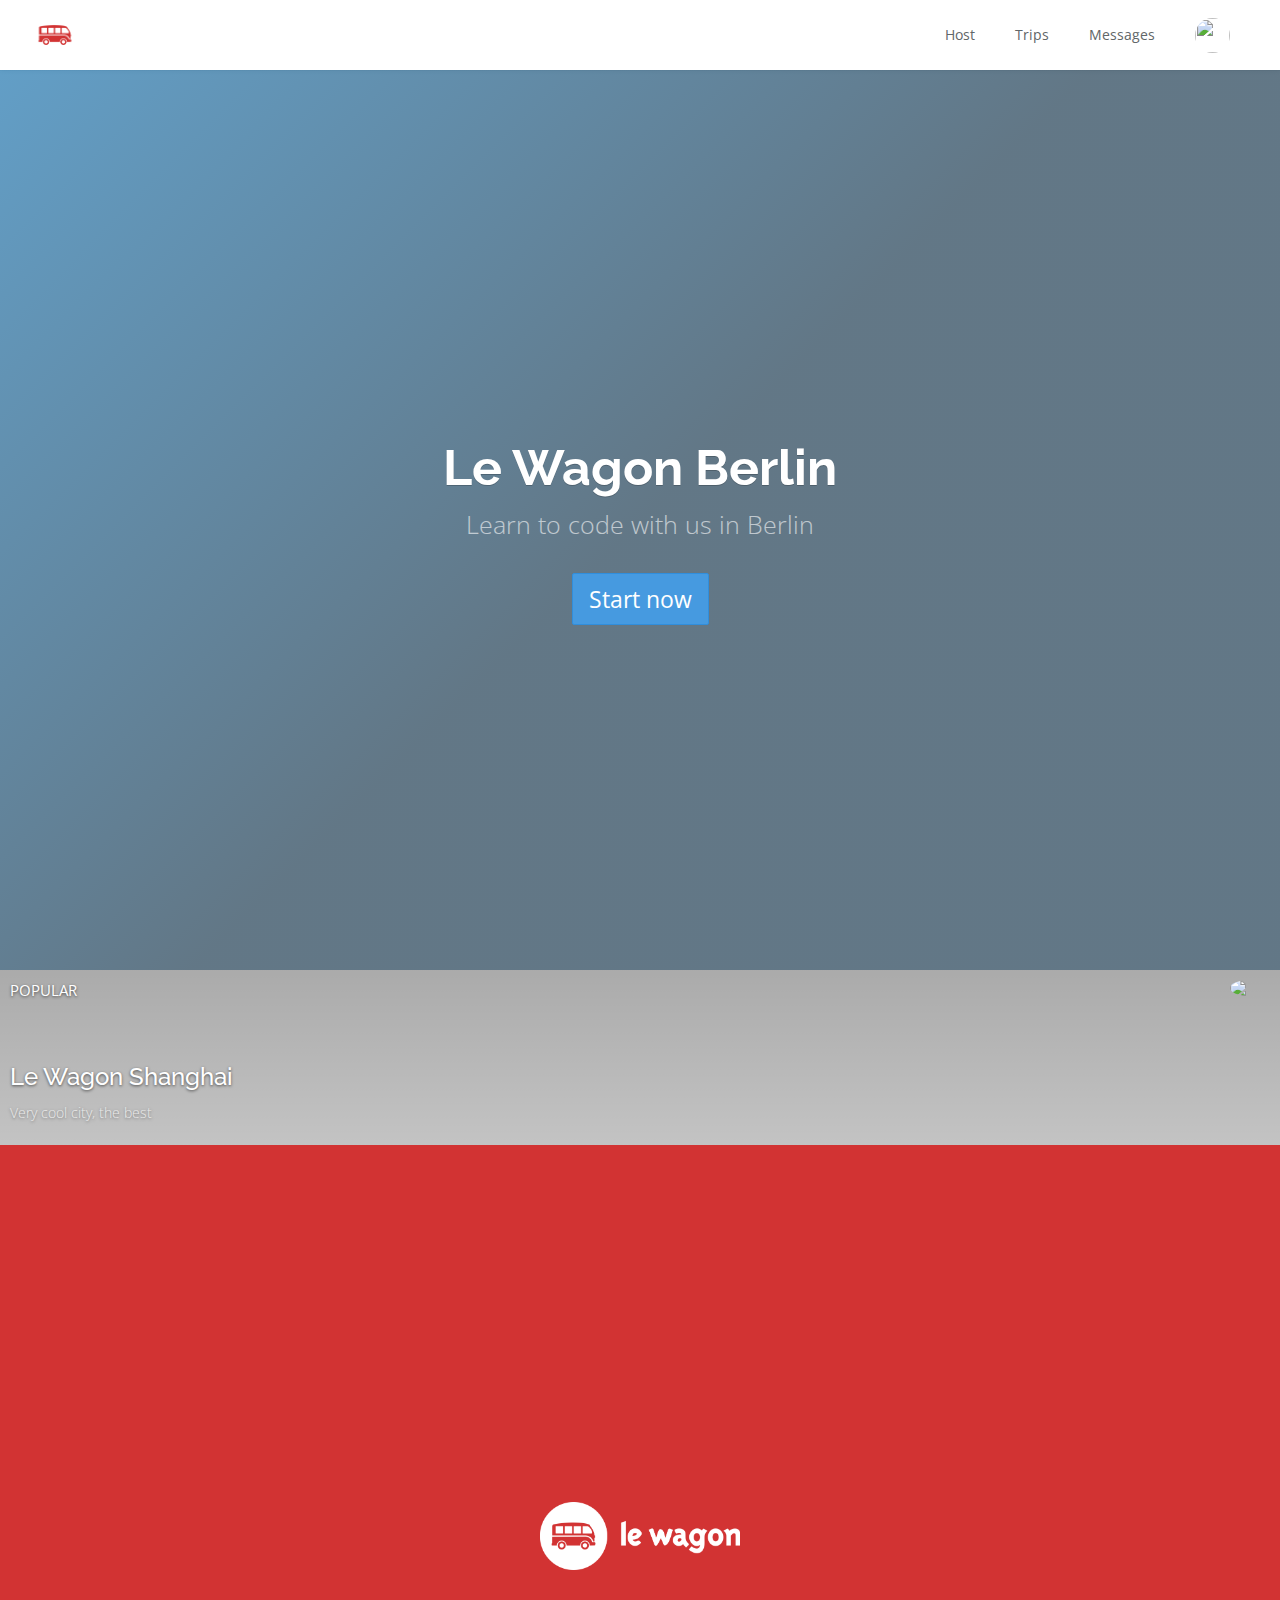
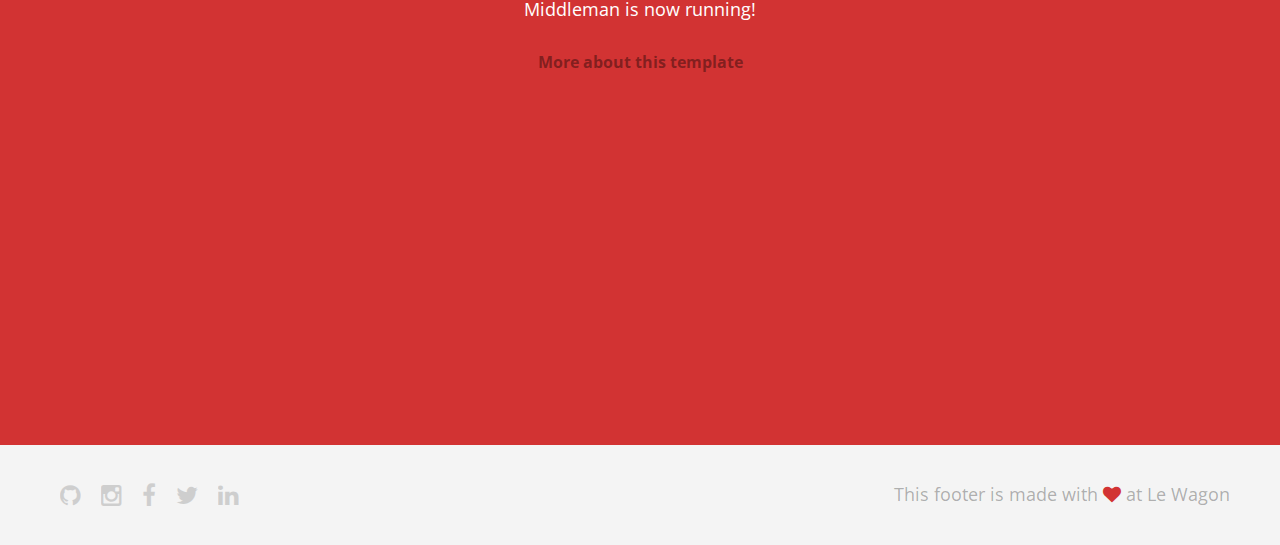
==== commit 223cc9d7: "Automated commit at 2018-03-26 06:35:33 UTC by middleman-deploy 2.0.0-alpha" ====
--- a/index.html
+++ b/index.html
@@ -7,7 +7,7 @@
           content="width=device-width, initial-scale=1, shrink-to-fit=no">
     <!-- Use the title from a page's frontmatter if it has one -->
     <title>Le Wagon - Middleman</title>
-    <link href="stylesheets/application-db77c54b.css" rel="stylesheet" />
+    <link href="stylesheets/application-acb8696b.css" rel="stylesheet" />
     <script src="javascripts/application-93de88c9.js"></script>
     <link href="images/favicon-f15af148.png" rel="icon" type="image/png" />
   </head>
@@ -51,6 +51,24 @@
   </div>
 </div>
 
+    <div class="banner" style="background-image: linear-gradient(-225deg, rgba(0,101,168,0.6) 0%, rgba(0,36,61,0.6) 50%), url('https://kitt.lewagon.com/placeholder/cities/berlin');">
+  <div class="banner-content">
+    <h1>Le Wagon Berlin</h1>
+    <p>Learn to code with us in Berlin</p>
+    <a class="btn btn-primary btn-lg">Start now</a>
+  </div>
+</div>
+
+    <div class="card" style="background-image: linear-gradient(rgba(0,0,0,0.3), rgba(0,0,0,0.2)), url('https://kitt.lewagon.com/placeholder/cities/shanghai');">
+  <div class="card-category">Popular</div>
+  <div class="card-description">
+    <h2>Le Wagon Shanghai</h2>
+    <p>Very cool city, the best</p>
+  </div>
+  <img class="card-user" src="https://kitt.lewagon.com/placeholder/users/tgenaitay">
+  <a class="card-link" href="#" ></a>
+</div>
+
     <div id="home">
   <div class="home-content">
     <img src="images/logo-acc9c0ec.png" width="200" alt="Logo" />
--- a/stylesheets/application-acb8696b.css
+++ b/stylesheets/application-acb8696b.css
@@ -0,0 +1,8 @@
+@import url("https://fonts.googleapis.com/css?family=Open+Sans:400,300,700|Raleway:400,100,300,700,500");/*!
+ * Bootstrap v3.3.7 (http://getbootstrap.com)
+ * Copyright 2011-2016 Twitter, Inc.
+ * Licensed under MIT (https://github.com/twbs/bootstrap/blob/master/LICENSE)
+ *//*! normalize.css v3.0.3 | MIT License | github.com/necolas/normalize.css */html{font-family:sans-serif;-ms-text-size-adjust:100%;-webkit-text-size-adjust:100%}body{margin:0}article,aside,details,figcaption,figure,footer,header,hgroup,main,menu,nav,section,summary{display:block}audio,canvas,progress,video{display:inline-block;vertical-align:baseline}audio:not([controls]){display:none;height:0}[hidden],template{display:none}a{background-color:transparent}a:active,a:hover{outline:0}abbr[title]{border-bottom:1px dotted}b,strong{font-weight:bold}dfn{font-style:italic}h1{font-size:2em;margin:0.67em 0}mark{background:#ff0;color:#000}small{font-size:80%}sub,sup{font-size:75%;line-height:0;position:relative;vertical-align:baseline}sup{top:-0.5em}sub{bottom:-0.25em}img{border:0}svg:not(:root){overflow:hidden}figure{margin:1em 40px}hr{-webkit-box-sizing:content-box;box-sizing:content-box;height:0}pre{overflow:auto}code,kbd,pre,samp{font-family:monospace, monospace;font-size:1em}button,input,optgroup,select,textarea{color:inherit;font:inherit;margin:0}button{overflow:visible}button,select{text-transform:none}button,html input[type="button"],input[type="reset"],input[type="submit"]{-webkit-appearance:button;cursor:pointer}button[disabled],html input[disabled]{cursor:default}button::-moz-focus-inner,input::-moz-focus-inner{border:0;padding:0}input{line-height:normal}input[type="checkbox"],input[type="radio"]{-webkit-box-sizing:border-box;box-sizing:border-box;padding:0}input[type="number"]::-webkit-inner-spin-button,input[type="number"]::-webkit-outer-spin-button{height:auto}input[type="search"]{-webkit-appearance:textfield;-webkit-box-sizing:content-box;box-sizing:content-box}input[type="search"]::-webkit-search-cancel-button,input[type="search"]::-webkit-search-decoration{-webkit-appearance:none}fieldset{border:1px solid #c0c0c0;margin:0 2px;padding:0.35em 0.625em 0.75em}legend{border:0;padding:0}textarea{overflow:auto}optgroup{font-weight:bold}table{border-collapse:collapse;border-spacing:0}td,th{padding:0}/*! Source: https://github.com/h5bp/html5-boilerplate/blob/master/src/css/main.css */@media print{*,*:before,*:after{background:transparent !important;color:#000 !important;-webkit-box-shadow:none !important;box-shadow:none !important;text-shadow:none !important}a,a:visited{text-decoration:underline}a[href]:after{content:" (" attr(href) ")"}abbr[title]:after{content:" (" attr(title) ")"}a[href^="#"]:after,a[href^="javascript:"]:after{content:""}pre,blockquote{border:1px solid #999;page-break-inside:avoid}thead{display:table-header-group}tr,img{page-break-inside:avoid}img{max-width:100% !important}p,h2,h3{orphans:3;widows:3}h2,h3{page-break-after:avoid}.navbar{display:none}.btn>.caret,.dropup>.btn>.caret{border-top-color:#000 !important}.label{border:1px solid #000}.table{border-collapse:collapse !important}.table td,.table th{background-color:#fff !important}.table-bordered th,.table-bordered td{border:1px solid #ddd !important}}@font-face{font-family:'Glyphicons Halflings';src:url("../assets/bootstrap/glyphicons-halflings-regular-86b6f62b.eot");src:url("../assets/bootstrap/glyphicons-halflings-regular-86b6f62b.eot?#iefix") format("embedded-opentype"),url("../assets/bootstrap/glyphicons-halflings-regular-ca35b697.woff2") format("woff2"),url("../assets/bootstrap/glyphicons-halflings-regular-278e49a8.woff") format("woff"),url("../assets/bootstrap/glyphicons-halflings-regular-44bc1850.ttf") format("truetype"),url("../assets/bootstrap/glyphicons-halflings-regular-de51a849.svg#glyphicons_halflingsregular") format("svg")}.glyphicon{position:relative;top:1px;display:inline-block;font-family:'Glyphicons Halflings';font-style:normal;font-weight:normal;line-height:1;-webkit-font-smoothing:antialiased;-moz-osx-font-smoothing:grayscale}.glyphicon-asterisk:before{content:"\002a"}.glyphicon-plus:before{content:"\002b"}.glyphicon-euro:before,.glyphicon-eur:before{content:"\20ac"}.glyphicon-minus:before{content:"\2212"}.glyphicon-cloud:before{content:"\2601"}.glyphicon-envelope:before{content:"\2709"}.glyphicon-pencil:before{content:"\270f"}.glyphicon-glass:before{content:"\e001"}.glyphicon-music:before{content:"\e002"}.glyphicon-search:before{content:"\e003"}.glyphicon-heart:before{content:"\e005"}.glyphicon-star:before{content:"\e006"}.glyphicon-star-empty:before{content:"\e007"}.glyphicon-user:before{content:"\e008"}.glyphicon-film:before{content:"\e009"}.glyphicon-th-large:before{content:"\e010"}.glyphicon-th:before{content:"\e011"}.glyphicon-th-list:before{content:"\e012"}.glyphicon-ok:before{content:"\e013"}.glyphicon-remove:before{content:"\e014"}.glyphicon-zoom-in:before{content:"\e015"}.glyphicon-zoom-out:before{content:"\e016"}.glyphicon-off:before{content:"\e017"}.glyphicon-signal:before{content:"\e018"}.glyphicon-cog:before{content:"\e019"}.glyphicon-trash:before{content:"\e020"}.glyphicon-home:before{content:"\e021"}.glyphicon-file:before{content:"\e022"}.glyphicon-time:before{content:"\e023"}.glyphicon-road:before{content:"\e024"}.glyphicon-download-alt:before{content:"\e025"}.glyphicon-download:before{content:"\e026"}.glyphicon-upload:before{content:"\e027"}.glyphicon-inbox:before{content:"\e028"}.glyphicon-play-circle:before{content:"\e029"}.glyphicon-repeat:before{content:"\e030"}.glyphicon-refresh:before{content:"\e031"}.glyphicon-list-alt:before{content:"\e032"}.glyphicon-lock:before{content:"\e033"}.glyphicon-flag:before{content:"\e034"}.glyphicon-headphones:before{content:"\e035"}.glyphicon-volume-off:before{content:"\e036"}.glyphicon-volume-down:before{content:"\e037"}.glyphicon-volume-up:before{content:"\e038"}.glyphicon-qrcode:before{content:"\e039"}.glyphicon-barcode:before{content:"\e040"}.glyphicon-tag:before{content:"\e041"}.glyphicon-tags:before{content:"\e042"}.glyphicon-book:before{content:"\e043"}.glyphicon-bookmark:before{content:"\e044"}.glyphicon-print:before{content:"\e045"}.glyphicon-camera:before{content:"\e046"}.glyphicon-font:before{content:"\e047"}.glyphicon-bold:before{content:"\e048"}.glyphicon-italic:before{content:"\e049"}.glyphicon-text-height:before{content:"\e050"}.glyphicon-text-width:before{content:"\e051"}.glyphicon-align-left:before{content:"\e052"}.glyphicon-align-center:before{content:"\e053"}.glyphicon-align-right:before{content:"\e054"}.glyphicon-align-justify:before{content:"\e055"}.glyphicon-list:before{content:"\e056"}.glyphicon-indent-left:before{content:"\e057"}.glyphicon-indent-right:before{content:"\e058"}.glyphicon-facetime-video:before{content:"\e059"}.glyphicon-picture:before{content:"\e060"}.glyphicon-map-marker:before{content:"\e062"}.glyphicon-adjust:before{content:"\e063"}.glyphicon-tint:before{content:"\e064"}.glyphicon-edit:before{content:"\e065"}.glyphicon-share:before{content:"\e066"}.glyphicon-check:before{content:"\e067"}.glyphicon-move:before{content:"\e068"}.glyphicon-step-backward:before{content:"\e069"}.glyphicon-fast-backward:before{content:"\e070"}.glyphicon-backward:before{content:"\e071"}.glyphicon-play:before{content:"\e072"}.glyphicon-pause:before{content:"\e073"}.glyphicon-stop:before{content:"\e074"}.glyphicon-forward:before{content:"\e075"}.glyphicon-fast-forward:before{content:"\e076"}.glyphicon-step-forward:before{content:"\e077"}.glyphicon-eject:before{content:"\e078"}.glyphicon-chevron-left:before{content:"\e079"}.glyphicon-chevron-right:before{content:"\e080"}.glyphicon-plus-sign:before{content:"\e081"}.glyphicon-minus-sign:before{content:"\e082"}.glyphicon-remove-sign:before{content:"\e083"}.glyphicon-ok-sign:before{content:"\e084"}.glyphicon-question-sign:before{content:"\e085"}.glyphicon-info-sign:before{content:"\e086"}.glyphicon-screenshot:before{content:"\e087"}.glyphicon-remove-circle:before{content:"\e088"}.glyphicon-ok-circle:before{content:"\e089"}.glyphicon-ban-circle:before{content:"\e090"}.glyphicon-arrow-left:before{content:"\e091"}.glyphicon-arrow-right:before{content:"\e092"}.glyphicon-arrow-up:before{content:"\e093"}.glyphicon-arrow-down:before{content:"\e094"}.glyphicon-share-alt:before{content:"\e095"}.glyphicon-resize-full:before{content:"\e096"}.glyphicon-resize-small:before{content:"\e097"}.glyphicon-exclamation-sign:before{content:"\e101"}.glyphicon-gift:before{content:"\e102"}.glyphicon-leaf:before{content:"\e103"}.glyphicon-fire:before{content:"\e104"}.glyphicon-eye-open:before{content:"\e105"}.glyphicon-eye-close:before{content:"\e106"}.glyphicon-warning-sign:before{content:"\e107"}.glyphicon-plane:before{content:"\e108"}.glyphicon-calendar:before{content:"\e109"}.glyphicon-random:before{content:"\e110"}.glyphicon-comment:before{content:"\e111"}.glyphicon-magnet:before{content:"\e112"}.glyphicon-chevron-up:before{content:"\e113"}.glyphicon-chevron-down:before{content:"\e114"}.glyphicon-retweet:before{content:"\e115"}.glyphicon-shopping-cart:before{content:"\e116"}.glyphicon-folder-close:before{content:"\e117"}.glyphicon-folder-open:before{content:"\e118"}.glyphicon-resize-vertical:before{content:"\e119"}.glyphicon-resize-horizontal:before{content:"\e120"}.glyphicon-hdd:before{content:"\e121"}.glyphicon-bullhorn:before{content:"\e122"}.glyphicon-bell:before{content:"\e123"}.glyphicon-certificate:before{content:"\e124"}.glyphicon-thumbs-up:before{content:"\e125"}.glyphicon-thumbs-down:before{content:"\e126"}.glyphicon-hand-right:before{content:"\e127"}.glyphicon-hand-left:before{content:"\e128"}.glyphicon-hand-up:before{content:"\e129"}.glyphicon-hand-down:before{content:"\e130"}.glyphicon-circle-arrow-right:before{content:"\e131"}.glyphicon-circle-arrow-left:before{content:"\e132"}.glyphicon-circle-arrow-up:before{content:"\e133"}.glyphicon-circle-arrow-down:before{content:"\e134"}.glyphicon-globe:before{content:"\e135"}.glyphicon-wrench:before{content:"\e136"}.glyphicon-tasks:before{content:"\e137"}.glyphicon-filter:before{content:"\e138"}.glyphicon-briefcase:before{content:"\e139"}.glyphicon-fullscreen:before{content:"\e140"}.glyphicon-dashboard:before{content:"\e141"}.glyphicon-paperclip:before{content:"\e142"}.glyphicon-heart-empty:before{content:"\e143"}.glyphicon-link:before{content:"\e144"}.glyphicon-phone:before{content:"\e145"}.glyphicon-pushpin:before{content:"\e146"}.glyphicon-usd:before{content:"\e148"}.glyphicon-gbp:before{content:"\e149"}.glyphicon-sort:before{content:"\e150"}.glyphicon-sort-by-alphabet:before{content:"\e151"}.glyphicon-sort-by-alphabet-alt:before{content:"\e152"}.glyphicon-sort-by-order:before{content:"\e153"}.glyphicon-sort-by-order-alt:before{content:"\e154"}.glyphicon-sort-by-attributes:before{content:"\e155"}.glyphicon-sort-by-attributes-alt:before{content:"\e156"}.glyphicon-unchecked:before{content:"\e157"}.glyphicon-expand:before{content:"\e158"}.glyphicon-collapse-down:before{content:"\e159"}.glyphicon-collapse-up:before{content:"\e160"}.glyphicon-log-in:before{content:"\e161"}.glyphicon-flash:before{content:"\e162"}.glyphicon-log-out:before{content:"\e163"}.glyphicon-new-window:before{content:"\e164"}.glyphicon-record:before{content:"\e165"}.glyphicon-save:before{content:"\e166"}.glyphicon-open:before{content:"\e167"}.glyphicon-saved:before{content:"\e168"}.glyphicon-import:before{content:"\e169"}.glyphicon-export:before{content:"\e170"}.glyphicon-send:before{content:"\e171"}.glyphicon-floppy-disk:before{content:"\e172"}.glyphicon-floppy-saved:before{content:"\e173"}.glyphicon-floppy-remove:before{content:"\e174"}.glyphicon-floppy-save:before{content:"\e175"}.glyphicon-floppy-open:before{content:"\e176"}.glyphicon-credit-card:before{content:"\e177"}.glyphicon-transfer:before{content:"\e178"}.glyphicon-cutlery:before{content:"\e179"}.glyphicon-header:before{content:"\e180"}.glyphicon-compressed:before{content:"\e181"}.glyphicon-earphone:before{content:"\e182"}.glyphicon-phone-alt:before{content:"\e183"}.glyphicon-tower:before{content:"\e184"}.glyphicon-stats:before{content:"\e185"}.glyphicon-sd-video:before{content:"\e186"}.glyphicon-hd-video:before{content:"\e187"}.glyphicon-subtitles:before{content:"\e188"}.glyphicon-sound-stereo:before{content:"\e189"}.glyphicon-sound-dolby:before{content:"\e190"}.glyphicon-sound-5-1:before{content:"\e191"}.glyphicon-sound-6-1:before{content:"\e192"}.glyphicon-sound-7-1:before{content:"\e193"}.glyphicon-copyright-mark:before{content:"\e194"}.glyphicon-registration-mark:before{content:"\e195"}.glyphicon-cloud-download:before{content:"\e197"}.glyphicon-cloud-upload:before{content:"\e198"}.glyphicon-tree-conifer:before{content:"\e199"}.glyphicon-tree-deciduous:before{content:"\e200"}.glyphicon-cd:before{content:"\e201"}.glyphicon-save-file:before{content:"\e202"}.glyphicon-open-file:before{content:"\e203"}.glyphicon-level-up:before{content:"\e204"}.glyphicon-copy:before{content:"\e205"}.glyphicon-paste:before{content:"\e206"}.glyphicon-alert:before{content:"\e209"}.glyphicon-equalizer:before{content:"\e210"}.glyphicon-king:before{content:"\e211"}.glyphicon-queen:before{content:"\e212"}.glyphicon-pawn:before{content:"\e213"}.glyphicon-bishop:before{content:"\e214"}.glyphicon-knight:before{content:"\e215"}.glyphicon-baby-formula:before{content:"\e216"}.glyphicon-tent:before{content:"\26fa"}.glyphicon-blackboard:before{content:"\e218"}.glyphicon-bed:before{content:"\e219"}.glyphicon-apple:before{content:"\f8ff"}.glyphicon-erase:before{content:"\e221"}.glyphicon-hourglass:before{content:"\231b"}.glyphicon-lamp:before{content:"\e223"}.glyphicon-duplicate:before{content:"\e224"}.glyphicon-piggy-bank:before{content:"\e225"}.glyphicon-scissors:before{content:"\e226"}.glyphicon-bitcoin:before{content:"\e227"}.glyphicon-btc:before{content:"\e227"}.glyphicon-xbt:before{content:"\e227"}.glyphicon-yen:before{content:"\00a5"}.glyphicon-jpy:before{content:"\00a5"}.glyphicon-ruble:before{content:"\20bd"}.glyphicon-rub:before{content:"\20bd"}.glyphicon-scale:before{content:"\e230"}.glyphicon-ice-lolly:before{content:"\e231"}.glyphicon-ice-lolly-tasted:before{content:"\e232"}.glyphicon-education:before{content:"\e233"}.glyphicon-option-horizontal:before{content:"\e234"}.glyphicon-option-vertical:before{content:"\e235"}.glyphicon-menu-hamburger:before{content:"\e236"}.glyphicon-modal-window:before{content:"\e237"}.glyphicon-oil:before{content:"\e238"}.glyphicon-grain:before{content:"\e239"}.glyphicon-sunglasses:before{content:"\e240"}.glyphicon-text-size:before{content:"\e241"}.glyphicon-text-color:before{content:"\e242"}.glyphicon-text-background:before{content:"\e243"}.glyphicon-object-align-top:before{content:"\e244"}.glyphicon-object-align-bottom:before{content:"\e245"}.glyphicon-object-align-horizontal:before{content:"\e246"}.glyphicon-object-align-left:before{content:"\e247"}.glyphicon-object-align-vertical:before{content:"\e248"}.glyphicon-object-align-right:before{content:"\e249"}.glyphicon-triangle-right:before{content:"\e250"}.glyphicon-triangle-left:before{content:"\e251"}.glyphicon-triangle-bottom:before{content:"\e252"}.glyphicon-triangle-top:before{content:"\e253"}.glyphicon-console:before{content:"\e254"}.glyphicon-superscript:before{content:"\e255"}.glyphicon-subscript:before{content:"\e256"}.glyphicon-menu-left:before{content:"\e257"}.glyphicon-menu-right:before{content:"\e258"}.glyphicon-menu-down:before{content:"\e259"}.glyphicon-menu-up:before{content:"\e260"}*{-webkit-box-sizing:border-box;box-sizing:border-box}*:before,*:after{-webkit-box-sizing:border-box;box-sizing:border-box}html{font-size:10px;-webkit-tap-highlight-color:transparent}body{font-family:"Open Sans", "Helvetica", "sans-serif";font-size:18px;line-height:1.42857143;color:#333333;background-color:#F4F4F4}input,button,select,textarea{font-family:inherit;font-size:inherit;line-height:inherit}a{color:#469AE0;text-decoration:none}a:hover,a:focus{color:#1f74ba;text-decoration:underline}a:focus{outline:5px auto -webkit-focus-ring-color;outline-offset:-2px}figure{margin:0}img{vertical-align:middle}.img-responsive{display:block;max-width:100%;height:auto}.img-rounded{border-radius:2px}.img-thumbnail{padding:4px;line-height:1.42857143;background-color:#F4F4F4;border:1px solid #ddd;border-radius:2px;-webkit-transition:all 0.2s ease-in-out;transition:all 0.2s ease-in-out;display:inline-block;max-width:100%;height:auto}.img-circle{border-radius:50%}hr{margin-top:25px;margin-bottom:25px;border:0;border-top:1px solid #eeeeee}.sr-only{position:absolute;width:1px;height:1px;margin:-1px;padding:0;overflow:hidden;clip:rect(0, 0, 0, 0);border:0}.sr-only-focusable:active,.sr-only-focusable:focus{position:static;width:auto;height:auto;margin:0;overflow:visible;clip:auto}[role="button"]{cursor:pointer}h1,h2,h3,h4,h5,h6,.h1,.h2,.h3,.h4,.h5,.h6{font-family:"Raleway", "Helvetica", "sans-serif";font-weight:500;line-height:1.1;color:inherit}h1 small,h1 .small,h2 small,h2 .small,h3 small,h3 .small,h4 small,h4 .small,h5 small,h5 .small,h6 small,h6 .small,.h1 small,.h1 .small,.h2 small,.h2 .small,.h3 small,.h3 .small,.h4 small,.h4 .small,.h5 small,.h5 .small,.h6 small,.h6 .small{font-weight:normal;line-height:1;color:#777777}h1,.h1,h2,.h2,h3,.h3{margin-top:25px;margin-bottom:12.5px}h1 small,h1 .small,.h1 small,.h1 .small,h2 small,h2 .small,.h2 small,.h2 .small,h3 small,h3 .small,.h3 small,.h3 .small{font-size:65%}h4,.h4,h5,.h5,h6,.h6{margin-top:12.5px;margin-bottom:12.5px}h4 small,h4 .small,.h4 small,.h4 .small,h5 small,h5 .small,.h5 small,.h5 .small,h6 small,h6 .small,.h6 small,.h6 .small{font-size:75%}h1,.h1{font-size:46px}h2,.h2{font-size:38px}h3,.h3{font-size:31px}h4,.h4{font-size:23px}h5,.h5{font-size:18px}h6,.h6{font-size:16px}p{margin:0 0 12.5px}.lead{margin-bottom:25px;font-size:20px;font-weight:300;line-height:1.4}@media (min-width: 768px){.lead{font-size:27px}}small,.small{font-size:88%}mark,.mark{background-color:#fcf8e3;padding:.2em}.text-left{text-align:left}.text-right{text-align:right}.text-center{text-align:center}.text-justify{text-align:justify}.text-nowrap{white-space:nowrap}.text-lowercase{text-transform:lowercase}.text-uppercase,.initialism{text-transform:uppercase}.text-capitalize{text-transform:capitalize}.text-muted{color:#777777}.text-primary{color:#469AE0}a.text-primary:hover,a.text-primary:focus{color:#2381d0}.text-success{color:#3c763d}a.text-success:hover,a.text-success:focus{color:#2b542c}.text-info{color:#31708f}a.text-info:hover,a.text-info:focus{color:#245269}.text-warning{color:#8a6d3b}a.text-warning:hover,a.text-warning:focus{color:#66512c}.text-danger{color:#a94442}a.text-danger:hover,a.text-danger:focus{color:#843534}.bg-primary{color:#fff}.bg-primary{background-color:#469AE0}a.bg-primary:hover,a.bg-primary:focus{background-color:#2381d0}.bg-success{background-color:#dff0d8}a.bg-success:hover,a.bg-success:focus{background-color:#c1e2b3}.bg-info{background-color:#d9edf7}a.bg-info:hover,a.bg-info:focus{background-color:#afd9ee}.bg-warning{background-color:#fcf8e3}a.bg-warning:hover,a.bg-warning:focus{background-color:#f7ecb5}.bg-danger{background-color:#f2dede}a.bg-danger:hover,a.bg-danger:focus{background-color:#e4b9b9}.page-header{padding-bottom:11.5px;margin:50px 0 25px;border-bottom:1px solid #eeeeee}ul,ol{margin-top:0;margin-bottom:12.5px}ul ul,ul ol,ol ul,ol ol{margin-bottom:0}.list-unstyled{padding-left:0;list-style:none}.list-inline{padding-left:0;list-style:none;margin-left:-5px}.list-inline>li{display:inline-block;padding-left:5px;padding-right:5px}dl{margin-top:0;margin-bottom:25px}dt,dd{line-height:1.42857143}dt{font-weight:bold}dd{margin-left:0}.dl-horizontal dd:before,.dl-horizontal dd:after{content:" ";display:table}.dl-horizontal dd:after{clear:both}@media (min-width: 768px){.dl-horizontal dt{float:left;width:160px;clear:left;text-align:right;overflow:hidden;text-overflow:ellipsis;white-space:nowrap}.dl-horizontal dd{margin-left:180px}}abbr[title],abbr[data-original-title]{cursor:help;border-bottom:1px dotted #777777}.initialism{font-size:90%}blockquote{padding:12.5px 25px;margin:0 0 25px;font-size:22.5px;border-left:5px solid #eeeeee}blockquote p:last-child,blockquote ul:last-child,blockquote ol:last-child{margin-bottom:0}blockquote footer,blockquote small,blockquote .small{display:block;font-size:80%;line-height:1.42857143;color:#777777}blockquote footer:before,blockquote small:before,blockquote .small:before{content:'\2014 \00A0'}.blockquote-reverse,blockquote.pull-right{padding-right:15px;padding-left:0;border-right:5px solid #eeeeee;border-left:0;text-align:right}.blockquote-reverse footer:before,.blockquote-reverse small:before,.blockquote-reverse .small:before,blockquote.pull-right footer:before,blockquote.pull-right small:before,blockquote.pull-right .small:before{content:''}.blockquote-reverse footer:after,.blockquote-reverse small:after,.blockquote-reverse .small:after,blockquote.pull-right footer:after,blockquote.pull-right small:after,blockquote.pull-right .small:after{content:'\00A0 \2014'}address{margin-bottom:25px;font-style:normal;line-height:1.42857143}code,kbd,pre,samp{font-family:Menlo, Monaco, Consolas, "Courier New", monospace}code{padding:2px 4px;font-size:90%;color:#c7254e;background-color:#f9f2f4;border-radius:2px}kbd{padding:2px 4px;font-size:90%;color:#fff;background-color:#333;border-radius:2px;-webkit-box-shadow:inset 0 -1px 0 rgba(0,0,0,0.25);box-shadow:inset 0 -1px 0 rgba(0,0,0,0.25)}kbd kbd{padding:0;font-size:100%;font-weight:bold;-webkit-box-shadow:none;box-shadow:none}pre{display:block;padding:12px;margin:0 0 12.5px;font-size:17px;line-height:1.42857143;word-break:break-all;word-wrap:break-word;color:#333333;background-color:#f5f5f5;border:1px solid #ccc;border-radius:2px}pre code{padding:0;font-size:inherit;color:inherit;white-space:pre-wrap;background-color:transparent;border-radius:0}.pre-scrollable{max-height:340px;overflow-y:scroll}.container{margin-right:auto;margin-left:auto;padding-left:15px;padding-right:15px}.container:before,.container:after{content:" ";display:table}.container:after{clear:both}@media (min-width: 768px){.container{width:750px}}@media (min-width: 992px){.container{width:970px}}@media (min-width: 1200px){.container{width:1170px}}.container-fluid{margin-right:auto;margin-left:auto;padding-left:15px;padding-right:15px}.container-fluid:before,.container-fluid:after{content:" ";display:table}.container-fluid:after{clear:both}.row{margin-left:-15px;margin-right:-15px}.row:before,.row:after{content:" ";display:table}.row:after{clear:both}.col-xs-1,.col-sm-1,.col-md-1,.col-lg-1,.col-xs-2,.col-sm-2,.col-md-2,.col-lg-2,.col-xs-3,.col-sm-3,.col-md-3,.col-lg-3,.col-xs-4,.col-sm-4,.col-md-4,.col-lg-4,.col-xs-5,.col-sm-5,.col-md-5,.col-lg-5,.col-xs-6,.col-sm-6,.col-md-6,.col-lg-6,.col-xs-7,.col-sm-7,.col-md-7,.col-lg-7,.col-xs-8,.col-sm-8,.col-md-8,.col-lg-8,.col-xs-9,.col-sm-9,.col-md-9,.col-lg-9,.col-xs-10,.col-sm-10,.col-md-10,.col-lg-10,.col-xs-11,.col-sm-11,.col-md-11,.col-lg-11,.col-xs-12,.col-sm-12,.col-md-12,.col-lg-12{position:relative;min-height:1px;padding-left:15px;padding-right:15px}.col-xs-1,.col-xs-2,.col-xs-3,.col-xs-4,.col-xs-5,.col-xs-6,.col-xs-7,.col-xs-8,.col-xs-9,.col-xs-10,.col-xs-11,.col-xs-12{float:left}.col-xs-1{width:8.33333333%}.col-xs-2{width:16.66666667%}.col-xs-3{width:25%}.col-xs-4{width:33.33333333%}.col-xs-5{width:41.66666667%}.col-xs-6{width:50%}.col-xs-7{width:58.33333333%}.col-xs-8{width:66.66666667%}.col-xs-9{width:75%}.col-xs-10{width:83.33333333%}.col-xs-11{width:91.66666667%}.col-xs-12{width:100%}.col-xs-pull-0{right:auto}.col-xs-pull-1{right:8.33333333%}.col-xs-pull-2{right:16.66666667%}.col-xs-pull-3{right:25%}.col-xs-pull-4{right:33.33333333%}.col-xs-pull-5{right:41.66666667%}.col-xs-pull-6{right:50%}.col-xs-pull-7{right:58.33333333%}.col-xs-pull-8{right:66.66666667%}.col-xs-pull-9{right:75%}.col-xs-pull-10{right:83.33333333%}.col-xs-pull-11{right:91.66666667%}.col-xs-pull-12{right:100%}.col-xs-push-0{left:auto}.col-xs-push-1{left:8.33333333%}.col-xs-push-2{left:16.66666667%}.col-xs-push-3{left:25%}.col-xs-push-4{left:33.33333333%}.col-xs-push-5{left:41.66666667%}.col-xs-push-6{left:50%}.col-xs-push-7{left:58.33333333%}.col-xs-push-8{left:66.66666667%}.col-xs-push-9{left:75%}.col-xs-push-10{left:83.33333333%}.col-xs-push-11{left:91.66666667%}.col-xs-push-12{left:100%}.col-xs-offset-0{margin-left:0%}.col-xs-offset-1{margin-left:8.33333333%}.col-xs-offset-2{margin-left:16.66666667%}.col-xs-offset-3{margin-left:25%}.col-xs-offset-4{margin-left:33.33333333%}.col-xs-offset-5{margin-left:41.66666667%}.col-xs-offset-6{margin-left:50%}.col-xs-offset-7{margin-left:58.33333333%}.col-xs-offset-8{margin-left:66.66666667%}.col-xs-offset-9{margin-left:75%}.col-xs-offset-10{margin-left:83.33333333%}.col-xs-offset-11{margin-left:91.66666667%}.col-xs-offset-12{margin-left:100%}@media (min-width: 768px){.col-sm-1,.col-sm-2,.col-sm-3,.col-sm-4,.col-sm-5,.col-sm-6,.col-sm-7,.col-sm-8,.col-sm-9,.col-sm-10,.col-sm-11,.col-sm-12{float:left}.col-sm-1{width:8.33333333%}.col-sm-2{width:16.66666667%}.col-sm-3{width:25%}.col-sm-4{width:33.33333333%}.col-sm-5{width:41.66666667%}.col-sm-6{width:50%}.col-sm-7{width:58.33333333%}.col-sm-8{width:66.66666667%}.col-sm-9{width:75%}.col-sm-10{width:83.33333333%}.col-sm-11{width:91.66666667%}.col-sm-12{width:100%}.col-sm-pull-0{right:auto}.col-sm-pull-1{right:8.33333333%}.col-sm-pull-2{right:16.66666667%}.col-sm-pull-3{right:25%}.col-sm-pull-4{right:33.33333333%}.col-sm-pull-5{right:41.66666667%}.col-sm-pull-6{right:50%}.col-sm-pull-7{right:58.33333333%}.col-sm-pull-8{right:66.66666667%}.col-sm-pull-9{right:75%}.col-sm-pull-10{right:83.33333333%}.col-sm-pull-11{right:91.66666667%}.col-sm-pull-12{right:100%}.col-sm-push-0{left:auto}.col-sm-push-1{left:8.33333333%}.col-sm-push-2{left:16.66666667%}.col-sm-push-3{left:25%}.col-sm-push-4{left:33.33333333%}.col-sm-push-5{left:41.66666667%}.col-sm-push-6{left:50%}.col-sm-push-7{left:58.33333333%}.col-sm-push-8{left:66.66666667%}.col-sm-push-9{left:75%}.col-sm-push-10{left:83.33333333%}.col-sm-push-11{left:91.66666667%}.col-sm-push-12{left:100%}.col-sm-offset-0{margin-left:0%}.col-sm-offset-1{margin-left:8.33333333%}.col-sm-offset-2{margin-left:16.66666667%}.col-sm-offset-3{margin-left:25%}.col-sm-offset-4{margin-left:33.33333333%}.col-sm-offset-5{margin-left:41.66666667%}.col-sm-offset-6{margin-left:50%}.col-sm-offset-7{margin-left:58.33333333%}.col-sm-offset-8{margin-left:66.66666667%}.col-sm-offset-9{margin-left:75%}.col-sm-offset-10{margin-left:83.33333333%}.col-sm-offset-11{margin-left:91.66666667%}.col-sm-offset-12{margin-left:100%}}@media (min-width: 992px){.col-md-1,.col-md-2,.col-md-3,.col-md-4,.col-md-5,.col-md-6,.col-md-7,.col-md-8,.col-md-9,.col-md-10,.col-md-11,.col-md-12{float:left}.col-md-1{width:8.33333333%}.col-md-2{width:16.66666667%}.col-md-3{width:25%}.col-md-4{width:33.33333333%}.col-md-5{width:41.66666667%}.col-md-6{width:50%}.col-md-7{width:58.33333333%}.col-md-8{width:66.66666667%}.col-md-9{width:75%}.col-md-10{width:83.33333333%}.col-md-11{width:91.66666667%}.col-md-12{width:100%}.col-md-pull-0{right:auto}.col-md-pull-1{right:8.33333333%}.col-md-pull-2{right:16.66666667%}.col-md-pull-3{right:25%}.col-md-pull-4{right:33.33333333%}.col-md-pull-5{right:41.66666667%}.col-md-pull-6{right:50%}.col-md-pull-7{right:58.33333333%}.col-md-pull-8{right:66.66666667%}.col-md-pull-9{right:75%}.col-md-pull-10{right:83.33333333%}.col-md-pull-11{right:91.66666667%}.col-md-pull-12{right:100%}.col-md-push-0{left:auto}.col-md-push-1{left:8.33333333%}.col-md-push-2{left:16.66666667%}.col-md-push-3{left:25%}.col-md-push-4{left:33.33333333%}.col-md-push-5{left:41.66666667%}.col-md-push-6{left:50%}.col-md-push-7{left:58.33333333%}.col-md-push-8{left:66.66666667%}.col-md-push-9{left:75%}.col-md-push-10{left:83.33333333%}.col-md-push-11{left:91.66666667%}.col-md-push-12{left:100%}.col-md-offset-0{margin-left:0%}.col-md-offset-1{margin-left:8.33333333%}.col-md-offset-2{margin-left:16.66666667%}.col-md-offset-3{margin-left:25%}.col-md-offset-4{margin-left:33.33333333%}.col-md-offset-5{margin-left:41.66666667%}.col-md-offset-6{margin-left:50%}.col-md-offset-7{margin-left:58.33333333%}.col-md-offset-8{margin-left:66.66666667%}.col-md-offset-9{margin-left:75%}.col-md-offset-10{margin-left:83.33333333%}.col-md-offset-11{margin-left:91.66666667%}.col-md-offset-12{margin-left:100%}}@media (min-width: 1200px){.col-lg-1,.col-lg-2,.col-lg-3,.col-lg-4,.col-lg-5,.col-lg-6,.col-lg-7,.col-lg-8,.col-lg-9,.col-lg-10,.col-lg-11,.col-lg-12{float:left}.col-lg-1{width:8.33333333%}.col-lg-2{width:16.66666667%}.col-lg-3{width:25%}.col-lg-4{width:33.33333333%}.col-lg-5{width:41.66666667%}.col-lg-6{width:50%}.col-lg-7{width:58.33333333%}.col-lg-8{width:66.66666667%}.col-lg-9{width:75%}.col-lg-10{width:83.33333333%}.col-lg-11{width:91.66666667%}.col-lg-12{width:100%}.col-lg-pull-0{right:auto}.col-lg-pull-1{right:8.33333333%}.col-lg-pull-2{right:16.66666667%}.col-lg-pull-3{right:25%}.col-lg-pull-4{right:33.33333333%}.col-lg-pull-5{right:41.66666667%}.col-lg-pull-6{right:50%}.col-lg-pull-7{right:58.33333333%}.col-lg-pull-8{right:66.66666667%}.col-lg-pull-9{right:75%}.col-lg-pull-10{right:83.33333333%}.col-lg-pull-11{right:91.66666667%}.col-lg-pull-12{right:100%}.col-lg-push-0{left:auto}.col-lg-push-1{left:8.33333333%}.col-lg-push-2{left:16.66666667%}.col-lg-push-3{left:25%}.col-lg-push-4{left:33.33333333%}.col-lg-push-5{left:41.66666667%}.col-lg-push-6{left:50%}.col-lg-push-7{left:58.33333333%}.col-lg-push-8{left:66.66666667%}.col-lg-push-9{left:75%}.col-lg-push-10{left:83.33333333%}.col-lg-push-11{left:91.66666667%}.col-lg-push-12{left:100%}.col-lg-offset-0{margin-left:0%}.col-lg-offset-1{margin-left:8.33333333%}.col-lg-offset-2{margin-left:16.66666667%}.col-lg-offset-3{margin-left:25%}.col-lg-offset-4{margin-left:33.33333333%}.col-lg-offset-5{margin-left:41.66666667%}.col-lg-offset-6{margin-left:50%}.col-lg-offset-7{margin-left:58.33333333%}.col-lg-offset-8{margin-left:66.66666667%}.col-lg-offset-9{margin-left:75%}.col-lg-offset-10{margin-left:83.33333333%}.col-lg-offset-11{margin-left:91.66666667%}.col-lg-offset-12{margin-left:100%}}table{background-color:transparent}caption{padding-top:8px;padding-bottom:8px;color:#777777;text-align:left}th{text-align:left}.table{width:100%;max-width:100%;margin-bottom:25px}.table>thead>tr>th,.table>thead>tr>td,.table>tbody>tr>th,.table>tbody>tr>td,.table>tfoot>tr>th,.table>tfoot>tr>td{padding:8px;line-height:1.42857143;vertical-align:top;border-top:1px solid #ddd}.table>thead>tr>th{vertical-align:bottom;border-bottom:2px solid #ddd}.table>caption+thead>tr:first-child>th,.table>caption+thead>tr:first-child>td,.table>colgroup+thead>tr:first-child>th,.table>colgroup+thead>tr:first-child>td,.table>thead:first-child>tr:first-child>th,.table>thead:first-child>tr:first-child>td{border-top:0}.table>tbody+tbody{border-top:2px solid #ddd}.table .table{background-color:#F4F4F4}.table-condensed>thead>tr>th,.table-condensed>thead>tr>td,.table-condensed>tbody>tr>th,.table-condensed>tbody>tr>td,.table-condensed>tfoot>tr>th,.table-condensed>tfoot>tr>td{padding:5px}.table-bordered{border:1px solid #ddd}.table-bordered>thead>tr>th,.table-bordered>thead>tr>td,.table-bordered>tbody>tr>th,.table-bordered>tbody>tr>td,.table-bordered>tfoot>tr>th,.table-bordered>tfoot>tr>td{border:1px solid #ddd}.table-bordered>thead>tr>th,.table-bordered>thead>tr>td{border-bottom-width:2px}.table-striped>tbody>tr:nth-of-type(odd){background-color:#f9f9f9}.table-hover>tbody>tr:hover{background-color:#f5f5f5}table col[class*="col-"]{position:static;float:none;display:table-column}table td[class*="col-"],table th[class*="col-"]{position:static;float:none;display:table-cell}.table>thead>tr>td.active,.table>thead>tr>th.active,.table>thead>tr.active>td,.table>thead>tr.active>th,.table>tbody>tr>td.active,.table>tbody>tr>th.active,.table>tbody>tr.active>td,.table>tbody>tr.active>th,.table>tfoot>tr>td.active,.table>tfoot>tr>th.active,.table>tfoot>tr.active>td,.table>tfoot>tr.active>th{background-color:#f5f5f5}.table-hover>tbody>tr>td.active:hover,.table-hover>tbody>tr>th.active:hover,.table-hover>tbody>tr.active:hover>td,.table-hover>tbody>tr:hover>.active,.table-hover>tbody>tr.active:hover>th{background-color:#e8e8e8}.table>thead>tr>td.success,.table>thead>tr>th.success,.table>thead>tr.success>td,.table>thead>tr.success>th,.table>tbody>tr>td.success,.table>tbody>tr>th.success,.table>tbody>tr.success>td,.table>tbody>tr.success>th,.table>tfoot>tr>td.success,.table>tfoot>tr>th.success,.table>tfoot>tr.success>td,.table>tfoot>tr.success>th{background-color:#dff0d8}.table-hover>tbody>tr>td.success:hover,.table-hover>tbody>tr>th.success:hover,.table-hover>tbody>tr.success:hover>td,.table-hover>tbody>tr:hover>.success,.table-hover>tbody>tr.success:hover>th{background-color:#d0e9c6}.table>thead>tr>td.info,.table>thead>tr>th.info,.table>thead>tr.info>td,.table>thead>tr.info>th,.table>tbody>tr>td.info,.table>tbody>tr>th.info,.table>tbody>tr.info>td,.table>tbody>tr.info>th,.table>tfoot>tr>td.info,.table>tfoot>tr>th.info,.table>tfoot>tr.info>td,.table>tfoot>tr.info>th{background-color:#d9edf7}.table-hover>tbody>tr>td.info:hover,.table-hover>tbody>tr>th.info:hover,.table-hover>tbody>tr.info:hover>td,.table-hover>tbody>tr:hover>.info,.table-hover>tbody>tr.info:hover>th{background-color:#c4e3f3}.table>thead>tr>td.warning,.table>thead>tr>th.warning,.table>thead>tr.warning>td,.table>thead>tr.warning>th,.table>tbody>tr>td.warning,.table>tbody>tr>th.warning,.table>tbody>tr.warning>td,.table>tbody>tr.warning>th,.table>tfoot>tr>td.warning,.table>tfoot>tr>th.warning,.table>tfoot>tr.warning>td,.table>tfoot>tr.warning>th{background-color:#fcf8e3}.table-hover>tbody>tr>td.warning:hover,.table-hover>tbody>tr>th.warning:hover,.table-hover>tbody>tr.warning:hover>td,.table-hover>tbody>tr:hover>.warning,.table-hover>tbody>tr.warning:hover>th{background-color:#faf2cc}.table>thead>tr>td.danger,.table>thead>tr>th.danger,.table>thead>tr.danger>td,.table>thead>tr.danger>th,.table>tbody>tr>td.danger,.table>tbody>tr>th.danger,.table>tbody>tr.danger>td,.table>tbody>tr.danger>th,.table>tfoot>tr>td.danger,.table>tfoot>tr>th.danger,.table>tfoot>tr.danger>td,.table>tfoot>tr.danger>th{background-color:#f2dede}.table-hover>tbody>tr>td.danger:hover,.table-hover>tbody>tr>th.danger:hover,.table-hover>tbody>tr.danger:hover>td,.table-hover>tbody>tr:hover>.danger,.table-hover>tbody>tr.danger:hover>th{background-color:#ebcccc}.table-responsive{overflow-x:auto;min-height:0.01%}@media screen and (max-width: 767px){.table-responsive{width:100%;margin-bottom:18.75px;overflow-y:hidden;-ms-overflow-style:-ms-autohiding-scrollbar;border:1px solid #ddd}.table-responsive>.table{margin-bottom:0}.table-responsive>.table>thead>tr>th,.table-responsive>.table>thead>tr>td,.table-responsive>.table>tbody>tr>th,.table-responsive>.table>tbody>tr>td,.table-responsive>.table>tfoot>tr>th,.table-responsive>.table>tfoot>tr>td{white-space:nowrap}.table-responsive>.table-bordered{border:0}.table-responsive>.table-bordered>thead>tr>th:first-child,.table-responsive>.table-bordered>thead>tr>td:first-child,.table-responsive>.table-bordered>tbody>tr>th:first-child,.table-responsive>.table-bordered>tbody>tr>td:first-child,.table-responsive>.table-bordered>tfoot>tr>th:first-child,.table-responsive>.table-bordered>tfoot>tr>td:first-child{border-left:0}.table-responsive>.table-bordered>thead>tr>th:last-child,.table-responsive>.table-bordered>thead>tr>td:last-child,.table-responsive>.table-bordered>tbody>tr>th:last-child,.table-responsive>.table-bordered>tbody>tr>td:last-child,.table-responsive>.table-bordered>tfoot>tr>th:last-child,.table-responsive>.table-bordered>tfoot>tr>td:last-child{border-right:0}.table-responsive>.table-bordered>tbody>tr:last-child>th,.table-responsive>.table-bordered>tbody>tr:last-child>td,.table-responsive>.table-bordered>tfoot>tr:last-child>th,.table-responsive>.table-bordered>tfoot>tr:last-child>td{border-bottom:0}}fieldset{padding:0;margin:0;border:0;min-width:0}legend{display:block;width:100%;padding:0;margin-bottom:25px;font-size:27px;line-height:inherit;color:#333333;border:0;border-bottom:1px solid #e5e5e5}label{display:inline-block;max-width:100%;margin-bottom:5px;font-weight:bold}input[type="search"]{-webkit-box-sizing:border-box;box-sizing:border-box}input[type="radio"],input[type="checkbox"]{margin:4px 0 0;margin-top:1px \9;line-height:normal}input[type="file"]{display:block}input[type="range"]{display:block;width:100%}select[multiple],select[size]{height:auto}input[type="file"]:focus,input[type="radio"]:focus,input[type="checkbox"]:focus{outline:5px auto -webkit-focus-ring-color;outline-offset:-2px}output{display:block;padding-top:7px;font-size:18px;line-height:1.42857143;color:#000000}.form-control{display:block;width:100%;height:39px;padding:6px 12px;font-size:18px;line-height:1.42857143;color:#000000;background-color:#fff;background-image:none;border:1px solid #ccc;border-radius:2px;-webkit-box-shadow:inset 0 1px 1px rgba(0,0,0,0.075);box-shadow:inset 0 1px 1px rgba(0,0,0,0.075);-webkit-transition:border-color ease-in-out 0.15s, box-shadow ease-in-out 0.15s;-webkit-transition:border-color ease-in-out 0.15s, -webkit-box-shadow ease-in-out 0.15s;transition:border-color ease-in-out 0.15s, -webkit-box-shadow ease-in-out 0.15s;transition:border-color ease-in-out 0.15s, box-shadow ease-in-out 0.15s;transition:border-color ease-in-out 0.15s, box-shadow ease-in-out 0.15s, -webkit-box-shadow ease-in-out 0.15s}.form-control:focus{border-color:#66afe9;outline:0;-webkit-box-shadow:inset 0 1px 1px rgba(0,0,0,0.075),0 0 8px rgba(102,175,233,0.6);box-shadow:inset 0 1px 1px rgba(0,0,0,0.075),0 0 8px rgba(102,175,233,0.6)}.form-control::-moz-placeholder{color:#999;opacity:1}.form-control:-ms-input-placeholder{color:#999}.form-control::-webkit-input-placeholder{color:#999}.form-control::-ms-expand{border:0;background-color:transparent}.form-control[disabled],.form-control[readonly],fieldset[disabled] .form-control{background-color:#eeeeee;opacity:1}.form-control[disabled],fieldset[disabled] .form-control{cursor:not-allowed}textarea.form-control{height:auto}input[type="search"]{-webkit-appearance:none}@media screen and (-webkit-min-device-pixel-ratio: 0){input[type="date"].form-control,input[type="time"].form-control,input[type="datetime-local"].form-control,input[type="month"].form-control{line-height:39px}input[type="date"].input-sm,.input-group-sm>input[type="date"].form-control,.input-group-sm>input[type="date"].input-group-addon,.input-group-sm>.input-group-btn>input[type="date"].btn,.input-group-sm input[type="date"],input[type="time"].input-sm,.input-group-sm>input[type="time"].form-control,.input-group-sm>input[type="time"].input-group-addon,.input-group-sm>.input-group-btn>input[type="time"].btn,.input-group-sm input[type="time"],input[type="datetime-local"].input-sm,.input-group-sm>input[type="datetime-local"].form-control,.input-group-sm>input[type="datetime-local"].input-group-addon,.input-group-sm>.input-group-btn>input[type="datetime-local"].btn,.input-group-sm input[type="datetime-local"],input[type="month"].input-sm,.input-group-sm>input[type="month"].form-control,.input-group-sm>input[type="month"].input-group-addon,.input-group-sm>.input-group-btn>input[type="month"].btn,.input-group-sm input[type="month"]{line-height:36px}input[type="date"].input-lg,.input-group-lg>input[type="date"].form-control,.input-group-lg>input[type="date"].input-group-addon,.input-group-lg>.input-group-btn>input[type="date"].btn,.input-group-lg input[type="date"],input[type="time"].input-lg,.input-group-lg>input[type="time"].form-control,.input-group-lg>input[type="time"].input-group-addon,.input-group-lg>.input-group-btn>input[type="time"].btn,.input-group-lg input[type="time"],input[type="datetime-local"].input-lg,.input-group-lg>input[type="datetime-local"].form-control,.input-group-lg>input[type="datetime-local"].input-group-addon,.input-group-lg>.input-group-btn>input[type="datetime-local"].btn,.input-group-lg input[type="datetime-local"],input[type="month"].input-lg,.input-group-lg>input[type="month"].form-control,.input-group-lg>input[type="month"].input-group-addon,.input-group-lg>.input-group-btn>input[type="month"].btn,.input-group-lg input[type="month"]{line-height:53px}}.form-group{margin-bottom:15px}.radio,.checkbox{position:relative;display:block;margin-top:10px;margin-bottom:10px}.radio label,.checkbox label{min-height:25px;padding-left:20px;margin-bottom:0;font-weight:normal;cursor:pointer}.radio input[type="radio"],.radio-inline input[type="radio"],.checkbox input[type="checkbox"],.checkbox-inline input[type="checkbox"]{position:absolute;margin-left:-20px;margin-top:4px \9}.radio+.radio,.checkbox+.checkbox{margin-top:-5px}.radio-inline,.checkbox-inline{position:relative;display:inline-block;padding-left:20px;margin-bottom:0;vertical-align:middle;font-weight:normal;cursor:pointer}.radio-inline+.radio-inline,.checkbox-inline+.checkbox-inline{margin-top:0;margin-left:10px}input[type="radio"][disabled],input[type="radio"].disabled,fieldset[disabled] input[type="radio"],input[type="checkbox"][disabled],input[type="checkbox"].disabled,fieldset[disabled] input[type="checkbox"]{cursor:not-allowed}.radio-inline.disabled,fieldset[disabled] .radio-inline,.checkbox-inline.disabled,fieldset[disabled] .checkbox-inline{cursor:not-allowed}.radio.disabled label,fieldset[disabled] .radio label,.checkbox.disabled label,fieldset[disabled] .checkbox label{cursor:not-allowed}.form-control-static{padding-top:7px;padding-bottom:7px;margin-bottom:0;min-height:43px}.form-control-static.input-lg,.input-group-lg>.form-control-static.form-control,.input-group-lg>.form-control-static.input-group-addon,.input-group-lg>.input-group-btn>.form-control-static.btn,.form-control-static.input-sm,.input-group-sm>.form-control-static.form-control,.input-group-sm>.form-control-static.input-group-addon,.input-group-sm>.input-group-btn>.form-control-static.btn{padding-left:0;padding-right:0}.input-sm,.input-group-sm>.form-control,.input-group-sm>.input-group-addon,.input-group-sm>.input-group-btn>.btn{height:36px;padding:5px 10px;font-size:16px;line-height:1.5;border-radius:2px}select.input-sm,.input-group-sm>select.form-control,.input-group-sm>select.input-group-addon,.input-group-sm>.input-group-btn>select.btn{height:36px;line-height:36px}textarea.input-sm,.input-group-sm>textarea.form-control,.input-group-sm>textarea.input-group-addon,.input-group-sm>.input-group-btn>textarea.btn,select[multiple].input-sm,.input-group-sm>select[multiple].form-control,.input-group-sm>select[multiple].input-group-addon,.input-group-sm>.input-group-btn>select[multiple].btn{height:auto}.form-group-sm .form-control{height:36px;padding:5px 10px;font-size:16px;line-height:1.5;border-radius:2px}.form-group-sm select.form-control{height:36px;line-height:36px}.form-group-sm textarea.form-control,.form-group-sm select[multiple].form-control{height:auto}.form-group-sm .form-control-static{height:36px;min-height:41px;padding:6px 10px;font-size:16px;line-height:1.5}.input-lg,.input-group-lg>.form-control,.input-group-lg>.input-group-addon,.input-group-lg>.input-group-btn>.btn{height:53px;padding:10px 16px;font-size:23px;line-height:1.3333333;border-radius:2px}select.input-lg,.input-group-lg>select.form-control,.input-group-lg>select.input-group-addon,.input-group-lg>.input-group-btn>select.btn{height:53px;line-height:53px}textarea.input-lg,.input-group-lg>textarea.form-control,.input-group-lg>textarea.input-group-addon,.input-group-lg>.input-group-btn>textarea.btn,select[multiple].input-lg,.input-group-lg>select[multiple].form-control,.input-group-lg>select[multiple].input-group-addon,.input-group-lg>.input-group-btn>select[multiple].btn{height:auto}.form-group-lg .form-control{height:53px;padding:10px 16px;font-size:23px;line-height:1.3333333;border-radius:2px}.form-group-lg select.form-control{height:53px;line-height:53px}.form-group-lg textarea.form-control,.form-group-lg select[multiple].form-control{height:auto}.form-group-lg .form-control-static{height:53px;min-height:48px;padding:11px 16px;font-size:23px;line-height:1.3333333}.has-feedback{position:relative}.has-feedback .form-control{padding-right:48.75px}.form-control-feedback{position:absolute;top:0;right:0;z-index:2;display:block;width:39px;height:39px;line-height:39px;text-align:center;pointer-events:none}.input-lg+.form-control-feedback,.input-group-lg>.form-control+.form-control-feedback,.input-group-lg>.input-group-addon+.form-control-feedback,.input-group-lg>.input-group-btn>.btn+.form-control-feedback,.input-group-lg+.form-control-feedback,.form-group-lg .form-control+.form-control-feedback{width:53px;height:53px;line-height:53px}.input-sm+.form-control-feedback,.input-group-sm>.form-control+.form-control-feedback,.input-group-sm>.input-group-addon+.form-control-feedback,.input-group-sm>.input-group-btn>.btn+.form-control-feedback,.input-group-sm+.form-control-feedback,.form-group-sm .form-control+.form-control-feedback{width:36px;height:36px;line-height:36px}.has-success .help-block,.has-success .control-label,.has-success .radio,.has-success .checkbox,.has-success .radio-inline,.has-success .checkbox-inline,.has-success.radio label,.has-success.checkbox label,.has-success.radio-inline label,.has-success.checkbox-inline label{color:#3c763d}.has-success .form-control{border-color:#3c763d;-webkit-box-shadow:inset 0 1px 1px rgba(0,0,0,0.075);box-shadow:inset 0 1px 1px rgba(0,0,0,0.075)}.has-success .form-control:focus{border-color:#2b542c;-webkit-box-shadow:inset 0 1px 1px rgba(0,0,0,0.075),0 0 6px #67b168;box-shadow:inset 0 1px 1px rgba(0,0,0,0.075),0 0 6px #67b168}.has-success .input-group-addon{color:#3c763d;border-color:#3c763d;background-color:#dff0d8}.has-success .form-control-feedback{color:#3c763d}.has-warning .help-block,.has-warning .control-label,.has-warning .radio,.has-warning .checkbox,.has-warning .radio-inline,.has-warning .checkbox-inline,.has-warning.radio label,.has-warning.checkbox label,.has-warning.radio-inline label,.has-warning.checkbox-inline label{color:#8a6d3b}.has-warning .form-control{border-color:#8a6d3b;-webkit-box-shadow:inset 0 1px 1px rgba(0,0,0,0.075);box-shadow:inset 0 1px 1px rgba(0,0,0,0.075)}.has-warning .form-control:focus{border-color:#66512c;-webkit-box-shadow:inset 0 1px 1px rgba(0,0,0,0.075),0 0 6px #c0a16b;box-shadow:inset 0 1px 1px rgba(0,0,0,0.075),0 0 6px #c0a16b}.has-warning .input-group-addon{color:#8a6d3b;border-color:#8a6d3b;background-color:#fcf8e3}.has-warning .form-control-feedback{color:#8a6d3b}.has-error .help-block,.has-error .control-label,.has-error .radio,.has-error .checkbox,.has-error .radio-inline,.has-error .checkbox-inline,.has-error.radio label,.has-error.checkbox label,.has-error.radio-inline label,.has-error.checkbox-inline label{color:#a94442}.has-error .form-control{border-color:#a94442;-webkit-box-shadow:inset 0 1px 1px rgba(0,0,0,0.075);box-shadow:inset 0 1px 1px rgba(0,0,0,0.075)}.has-error .form-control:focus{border-color:#843534;-webkit-box-shadow:inset 0 1px 1px rgba(0,0,0,0.075),0 0 6px #ce8483;box-shadow:inset 0 1px 1px rgba(0,0,0,0.075),0 0 6px #ce8483}.has-error .input-group-addon{color:#a94442;border-color:#a94442;background-color:#f2dede}.has-error .form-control-feedback{color:#a94442}.has-feedback label ~ .form-control-feedback{top:30px}.has-feedback label.sr-only ~ .form-control-feedback{top:0}.help-block{display:block;margin-top:5px;margin-bottom:10px;color:#737373}@media (min-width: 768px){.form-inline .form-group{display:inline-block;margin-bottom:0;vertical-align:middle}.form-inline .form-control{display:inline-block;width:auto;vertical-align:middle}.form-inline .form-control-static{display:inline-block}.form-inline .input-group{display:inline-table;vertical-align:middle}.form-inline .input-group .input-group-addon,.form-inline .input-group .input-group-btn,.form-inline .input-group .form-control{width:auto}.form-inline .input-group>.form-control{width:100%}.form-inline .control-label{margin-bottom:0;vertical-align:middle}.form-inline .radio,.form-inline .checkbox{display:inline-block;margin-top:0;margin-bottom:0;vertical-align:middle}.form-inline .radio label,.form-inline .checkbox label{padding-left:0}.form-inline .radio input[type="radio"],.form-inline .checkbox input[type="checkbox"]{position:relative;margin-left:0}.form-inline .has-feedback .form-control-feedback{top:0}}.form-horizontal .radio,.form-horizontal .checkbox,.form-horizontal .radio-inline,.form-horizontal .checkbox-inline{margin-top:0;margin-bottom:0;padding-top:7px}.form-horizontal .radio,.form-horizontal .checkbox{min-height:32px}.form-horizontal .form-group{margin-left:-15px;margin-right:-15px}.form-horizontal .form-group:before,.form-horizontal .form-group:after{content:" ";display:table}.form-horizontal .form-group:after{clear:both}@media (min-width: 768px){.form-horizontal .control-label{text-align:right;margin-bottom:0;padding-top:7px}}.form-horizontal .has-feedback .form-control-feedback{right:15px}@media (min-width: 768px){.form-horizontal .form-group-lg .control-label{padding-top:11px;font-size:23px}}@media (min-width: 768px){.form-horizontal .form-group-sm .control-label{padding-top:6px;font-size:16px}}.btn{display:inline-block;margin-bottom:0;font-weight:normal;text-align:center;vertical-align:middle;-ms-touch-action:manipulation;touch-action:manipulation;cursor:pointer;background-image:none;border:1px solid transparent;white-space:nowrap;padding:6px 12px;font-size:18px;line-height:1.42857143;border-radius:2px;-webkit-user-select:none;-moz-user-select:none;-ms-user-select:none;user-select:none}.btn:focus,.btn.focus,.btn:active:focus,.btn:active.focus,.btn.active:focus,.btn.active.focus{outline:5px auto -webkit-focus-ring-color;outline-offset:-2px}.btn:hover,.btn:focus,.btn.focus{color:#333;text-decoration:none}.btn:active,.btn.active{outline:0;background-image:none;-webkit-box-shadow:inset 0 3px 5px rgba(0,0,0,0.125);box-shadow:inset 0 3px 5px rgba(0,0,0,0.125)}.btn.disabled,.btn[disabled],fieldset[disabled] .btn{cursor:not-allowed;opacity:0.65;filter:alpha(opacity=65);-webkit-box-shadow:none;box-shadow:none}a.btn.disabled,fieldset[disabled] a.btn{pointer-events:none}.btn-default{color:#333;background-color:#fff;border-color:#ccc}.btn-default:focus,.btn-default.focus{color:#333;background-color:#e6e6e6;border-color:#8c8c8c}.btn-default:hover{color:#333;background-color:#e6e6e6;border-color:#adadad}.btn-default:active,.btn-default.active,.open>.btn-default.dropdown-toggle{color:#333;background-color:#e6e6e6;border-color:#adadad}.btn-default:active:hover,.btn-default:active:focus,.btn-default:active.focus,.btn-default.active:hover,.btn-default.active:focus,.btn-default.active.focus,.open>.btn-default.dropdown-toggle:hover,.open>.btn-default.dropdown-toggle:focus,.open>.btn-default.dropdown-toggle.focus{color:#333;background-color:#d4d4d4;border-color:#8c8c8c}.btn-default:active,.btn-default.active,.open>.btn-default.dropdown-toggle{background-image:none}.btn-default.disabled:hover,.btn-default.disabled:focus,.btn-default.disabled.focus,.btn-default[disabled]:hover,.btn-default[disabled]:focus,.btn-default[disabled].focus,fieldset[disabled] .btn-default:hover,fieldset[disabled] .btn-default:focus,fieldset[disabled] .btn-default.focus{background-color:#fff;border-color:#ccc}.btn-default .badge{color:#fff;background-color:#333}.btn-primary{color:#fff;background-color:#469AE0;border-color:#308edc}.btn-primary:focus,.btn-primary.focus{color:#fff;background-color:#2381d0;border-color:#144b79}.btn-primary:hover{color:#fff;background-color:#2381d0;border-color:#1e6eb2}.btn-primary:active,.btn-primary.active,.open>.btn-primary.dropdown-toggle{color:#fff;background-color:#2381d0;border-color:#1e6eb2}.btn-primary:active:hover,.btn-primary:active:focus,.btn-primary:active.focus,.btn-primary.active:hover,.btn-primary.active:focus,.btn-primary.active.focus,.open>.btn-primary.dropdown-toggle:hover,.open>.btn-primary.dropdown-toggle:focus,.open>.btn-primary.dropdown-toggle.focus{color:#fff;background-color:#1e6eb2;border-color:#144b79}.btn-primary:active,.btn-primary.active,.open>.btn-primary.dropdown-toggle{background-image:none}.btn-primary.disabled:hover,.btn-primary.disabled:focus,.btn-primary.disabled.focus,.btn-primary[disabled]:hover,.btn-primary[disabled]:focus,.btn-primary[disabled].focus,fieldset[disabled] .btn-primary:hover,fieldset[disabled] .btn-primary:focus,fieldset[disabled] .btn-primary.focus{background-color:#469AE0;border-color:#308edc}.btn-primary .badge{color:#469AE0;background-color:#fff}.btn-success{color:#fff;background-color:#32B796;border-color:#2da386}.btn-success:focus,.btn-success.focus{color:#fff;background-color:#278f75;border-color:#113f34}.btn-success:hover{color:#fff;background-color:#278f75;border-color:#1f735e}.btn-success:active,.btn-success.active,.open>.btn-success.dropdown-toggle{color:#fff;background-color:#278f75;border-color:#1f735e}.btn-success:active:hover,.btn-success:active:focus,.btn-success:active.focus,.btn-success.active:hover,.btn-success.active:focus,.btn-success.active.focus,.open>.btn-success.dropdown-toggle:hover,.open>.btn-success.dropdown-toggle:focus,.open>.btn-success.dropdown-toggle.focus{color:#fff;background-color:#1f735e;border-color:#113f34}.btn-success:active,.btn-success.active,.open>.btn-success.dropdown-toggle{background-image:none}.btn-success.disabled:hover,.btn-success.disabled:focus,.btn-success.disabled.focus,.btn-success[disabled]:hover,.btn-success[disabled]:focus,.btn-success[disabled].focus,fieldset[disabled] .btn-success:hover,fieldset[disabled] .btn-success:focus,fieldset[disabled] .btn-success.focus{background-color:#32B796;border-color:#2da386}.btn-success .badge{color:#32B796;background-color:#fff}.btn-info{color:#fff;background-color:#FDB631;border-color:#fdad18}.btn-info:focus,.btn-info.focus{color:#fff;background-color:#f9a302;border-color:#946101}.btn-info:hover{color:#fff;background-color:#f9a302;border-color:#d58c02}.btn-info:active,.btn-info.active,.open>.btn-info.dropdown-toggle{color:#fff;background-color:#f9a302;border-color:#d58c02}.btn-info:active:hover,.btn-info:active:focus,.btn-info:active.focus,.btn-info.active:hover,.btn-info.active:focus,.btn-info.active.focus,.open>.btn-info.dropdown-toggle:hover,.open>.btn-info.dropdown-toggle:focus,.open>.btn-info.dropdown-toggle.focus{color:#fff;background-color:#d58c02;border-color:#946101}.btn-info:active,.btn-info.active,.open>.btn-info.dropdown-toggle{background-image:none}.btn-info.disabled:hover,.btn-info.disabled:focus,.btn-info.disabled.focus,.btn-info[disabled]:hover,.btn-info[disabled]:focus,.btn-info[disabled].focus,fieldset[disabled] .btn-info:hover,fieldset[disabled] .btn-info:focus,fieldset[disabled] .btn-info.focus{background-color:#FDB631;border-color:#fdad18}.btn-info .badge{color:#FDB631;background-color:#fff}.btn-warning{color:#fff;background-color:#E67E22;border-color:#d67118}.btn-warning:focus,.btn-warning.focus{color:#fff;background-color:#bf6516;border-color:#64350b}.btn-warning:hover{color:#fff;background-color:#bf6516;border-color:#9f5412}.btn-warning:active,.btn-warning.active,.open>.btn-warning.dropdown-toggle{color:#fff;background-color:#bf6516;border-color:#9f5412}.btn-warning:active:hover,.btn-warning:active:focus,.btn-warning:active.focus,.btn-warning.active:hover,.btn-warning.active:focus,.btn-warning.active.focus,.open>.btn-warning.dropdown-toggle:hover,.open>.btn-warning.dropdown-toggle:focus,.open>.btn-warning.dropdown-toggle.focus{color:#fff;background-color:#9f5412;border-color:#64350b}.btn-warning:active,.btn-warning.active,.open>.btn-warning.dropdown-toggle{background-image:none}.btn-warning.disabled:hover,.btn-warning.disabled:focus,.btn-warning.disabled.focus,.btn-warning[disabled]:hover,.btn-warning[disabled]:focus,.btn-warning[disabled].focus,fieldset[disabled] .btn-warning:hover,fieldset[disabled] .btn-warning:focus,fieldset[disabled] .btn-warning.focus{background-color:#E67E22;border-color:#d67118}.btn-warning .badge{color:#E67E22;background-color:#fff}.btn-danger{color:#fff;background-color:#EE5F5B;border-color:#ec4844}.btn-danger:focus,.btn-danger.focus{color:#fff;background-color:#e9322d;border-color:#9f1411}.btn-danger:hover{color:#fff;background-color:#e9322d;border-color:#dc1c17}.btn-danger:active,.btn-danger.active,.open>.btn-danger.dropdown-toggle{color:#fff;background-color:#e9322d;border-color:#dc1c17}.btn-danger:active:hover,.btn-danger:active:focus,.btn-danger:active.focus,.btn-danger.active:hover,.btn-danger.active:focus,.btn-danger.active.focus,.open>.btn-danger.dropdown-toggle:hover,.open>.btn-danger.dropdown-toggle:focus,.open>.btn-danger.dropdown-toggle.focus{color:#fff;background-color:#dc1c17;border-color:#9f1411}.btn-danger:active,.btn-danger.active,.open>.btn-danger.dropdown-toggle{background-image:none}.btn-danger.disabled:hover,.btn-danger.disabled:focus,.btn-danger.disabled.focus,.btn-danger[disabled]:hover,.btn-danger[disabled]:focus,.btn-danger[disabled].focus,fieldset[disabled] .btn-danger:hover,fieldset[disabled] .btn-danger:focus,fieldset[disabled] .btn-danger.focus{background-color:#EE5F5B;border-color:#ec4844}.btn-danger .badge{color:#EE5F5B;background-color:#fff}.btn-link{color:#469AE0;font-weight:normal;border-radius:0}.btn-link,.btn-link:active,.btn-link.active,.btn-link[disabled],fieldset[disabled] .btn-link{background-color:transparent;-webkit-box-shadow:none;box-shadow:none}.btn-link,.btn-link:hover,.btn-link:focus,.btn-link:active{border-color:transparent}.btn-link:hover,.btn-link:focus{color:#1f74ba;text-decoration:underline;background-color:transparent}.btn-link[disabled]:hover,.btn-link[disabled]:focus,fieldset[disabled] .btn-link:hover,fieldset[disabled] .btn-link:focus{color:#777777;text-decoration:none}.btn-lg,.btn-group-lg>.btn{padding:10px 16px;font-size:23px;line-height:1.3333333;border-radius:2px}.btn-sm,.btn-group-sm>.btn{padding:5px 10px;font-size:16px;line-height:1.5;border-radius:2px}.btn-xs,.btn-group-xs>.btn{padding:1px 5px;font-size:16px;line-height:1.5;border-radius:2px}.btn-block{display:block;width:100%}.btn-block+.btn-block{margin-top:5px}input[type="submit"].btn-block,input[type="reset"].btn-block,input[type="button"].btn-block{width:100%}.fade{opacity:0;-webkit-transition:opacity 0.15s linear;transition:opacity 0.15s linear}.fade.in{opacity:1}.collapse{display:none}.collapse.in{display:block}tr.collapse.in{display:table-row}tbody.collapse.in{display:table-row-group}.collapsing{position:relative;height:0;overflow:hidden;-webkit-transition-property:height, visibility;transition-property:height, visibility;-webkit-transition-duration:0.35s;transition-duration:0.35s;-webkit-transition-timing-function:ease;transition-timing-function:ease}.caret{display:inline-block;width:0;height:0;margin-left:2px;vertical-align:middle;border-top:4px dashed;border-top:4px solid \9;border-right:4px solid transparent;border-left:4px solid transparent}.dropup,.dropdown{position:relative}.dropdown-toggle:focus{outline:0}.dropdown-menu{position:absolute;top:100%;left:0;z-index:1000;display:none;float:left;min-width:160px;padding:5px 0;margin:2px 0 0;list-style:none;font-size:18px;text-align:left;background-color:#fff;border:1px solid #ccc;border:1px solid rgba(0,0,0,0.15);border-radius:2px;-webkit-box-shadow:0 6px 12px rgba(0,0,0,0.175);box-shadow:0 6px 12px rgba(0,0,0,0.175);background-clip:padding-box}.dropdown-menu.pull-right{right:0;left:auto}.dropdown-menu .divider{height:1px;margin:11.5px 0;overflow:hidden;background-color:#e5e5e5}.dropdown-menu>li>a{display:block;padding:3px 20px;clear:both;font-weight:normal;line-height:1.42857143;color:#333333;white-space:nowrap}.dropdown-menu>li>a:hover,.dropdown-menu>li>a:focus{text-decoration:none;color:#262626;background-color:#f5f5f5}.dropdown-menu>.active>a,.dropdown-menu>.active>a:hover,.dropdown-menu>.active>a:focus{color:#fff;text-decoration:none;outline:0;background-color:#469AE0}.dropdown-menu>.disabled>a,.dropdown-menu>.disabled>a:hover,.dropdown-menu>.disabled>a:focus{color:#777777}.dropdown-menu>.disabled>a:hover,.dropdown-menu>.disabled>a:focus{text-decoration:none;background-color:transparent;background-image:none;filter:progid:DXImageTransform.Microsoft.gradient(enabled = false);cursor:not-allowed}.open>.dropdown-menu{display:block}.open>a{outline:0}.dropdown-menu-right{left:auto;right:0}.dropdown-menu-left{left:0;right:auto}.dropdown-header{display:block;padding:3px 20px;font-size:16px;line-height:1.42857143;color:#777777;white-space:nowrap}.dropdown-backdrop{position:fixed;left:0;right:0;bottom:0;top:0;z-index:990}.pull-right>.dropdown-menu{right:0;left:auto}.dropup .caret,.navbar-fixed-bottom .dropdown .caret{border-top:0;border-bottom:4px dashed;border-bottom:4px solid \9;content:""}.dropup .dropdown-menu,.navbar-fixed-bottom .dropdown .dropdown-menu{top:auto;bottom:100%;margin-bottom:2px}@media (min-width: 768px){.navbar-right .dropdown-menu{right:0;left:auto}.navbar-right .dropdown-menu-left{left:0;right:auto}}.btn-group,.btn-group-vertical{position:relative;display:inline-block;vertical-align:middle}.btn-group>.btn,.btn-group-vertical>.btn{position:relative;float:left}.btn-group>.btn:hover,.btn-group>.btn:focus,.btn-group>.btn:active,.btn-group>.btn.active,.btn-group-vertical>.btn:hover,.btn-group-vertical>.btn:focus,.btn-group-vertical>.btn:active,.btn-group-vertical>.btn.active{z-index:2}.btn-group .btn+.btn,.btn-group .btn+.btn-group,.btn-group .btn-group+.btn,.btn-group .btn-group+.btn-group{margin-left:-1px}.btn-toolbar{margin-left:-5px}.btn-toolbar:before,.btn-toolbar:after{content:" ";display:table}.btn-toolbar:after{clear:both}.btn-toolbar .btn,.btn-toolbar .btn-group,.btn-toolbar .input-group{float:left}.btn-toolbar>.btn,.btn-toolbar>.btn-group,.btn-toolbar>.input-group{margin-left:5px}.btn-group>.btn:not(:first-child):not(:last-child):not(.dropdown-toggle){border-radius:0}.btn-group>.btn:first-child{margin-left:0}.btn-group>.btn:first-child:not(:last-child):not(.dropdown-toggle){border-bottom-right-radius:0;border-top-right-radius:0}.btn-group>.btn:last-child:not(:first-child),.btn-group>.dropdown-toggle:not(:first-child){border-bottom-left-radius:0;border-top-left-radius:0}.btn-group>.btn-group{float:left}.btn-group>.btn-group:not(:first-child):not(:last-child)>.btn{border-radius:0}.btn-group>.btn-group:first-child:not(:last-child)>.btn:last-child,.btn-group>.btn-group:first-child:not(:last-child)>.dropdown-toggle{border-bottom-right-radius:0;border-top-right-radius:0}.btn-group>.btn-group:last-child:not(:first-child)>.btn:first-child{border-bottom-left-radius:0;border-top-left-radius:0}.btn-group .dropdown-toggle:active,.btn-group.open .dropdown-toggle{outline:0}.btn-group>.btn+.dropdown-toggle{padding-left:8px;padding-right:8px}.btn-group>.btn-lg+.dropdown-toggle,.btn-group-lg.btn-group>.btn+.dropdown-toggle{padding-left:12px;padding-right:12px}.btn-group.open .dropdown-toggle{-webkit-box-shadow:inset 0 3px 5px rgba(0,0,0,0.125);box-shadow:inset 0 3px 5px rgba(0,0,0,0.125)}.btn-group.open .dropdown-toggle.btn-link{-webkit-box-shadow:none;box-shadow:none}.btn .caret{margin-left:0}.btn-lg .caret,.btn-group-lg>.btn .caret{border-width:5px 5px 0;border-bottom-width:0}.dropup .btn-lg .caret,.dropup .btn-group-lg>.btn .caret{border-width:0 5px 5px}.btn-group-vertical>.btn,.btn-group-vertical>.btn-group,.btn-group-vertical>.btn-group>.btn{display:block;float:none;width:100%;max-width:100%}.btn-group-vertical>.btn-group:before,.btn-group-vertical>.btn-group:after{content:" ";display:table}.btn-group-vertical>.btn-group:after{clear:both}.btn-group-vertical>.btn-group>.btn{float:none}.btn-group-vertical>.btn+.btn,.btn-group-vertical>.btn+.btn-group,.btn-group-vertical>.btn-group+.btn,.btn-group-vertical>.btn-group+.btn-group{margin-top:-1px;margin-left:0}.btn-group-vertical>.btn:not(:first-child):not(:last-child){border-radius:0}.btn-group-vertical>.btn:first-child:not(:last-child){border-top-right-radius:2px;border-top-left-radius:2px;border-bottom-right-radius:0;border-bottom-left-radius:0}.btn-group-vertical>.btn:last-child:not(:first-child){border-top-right-radius:0;border-top-left-radius:0;border-bottom-right-radius:2px;border-bottom-left-radius:2px}.btn-group-vertical>.btn-group:not(:first-child):not(:last-child)>.btn{border-radius:0}.btn-group-vertical>.btn-group:first-child:not(:last-child)>.btn:last-child,.btn-group-vertical>.btn-group:first-child:not(:last-child)>.dropdown-toggle{border-bottom-right-radius:0;border-bottom-left-radius:0}.btn-group-vertical>.btn-group:last-child:not(:first-child)>.btn:first-child{border-top-right-radius:0;border-top-left-radius:0}.btn-group-justified{display:table;width:100%;table-layout:fixed;border-collapse:separate}.btn-group-justified>.btn,.btn-group-justified>.btn-group{float:none;display:table-cell;width:1%}.btn-group-justified>.btn-group .btn{width:100%}.btn-group-justified>.btn-group .dropdown-menu{left:auto}[data-toggle="buttons"]>.btn input[type="radio"],[data-toggle="buttons"]>.btn input[type="checkbox"],[data-toggle="buttons"]>.btn-group>.btn input[type="radio"],[data-toggle="buttons"]>.btn-group>.btn input[type="checkbox"]{position:absolute;clip:rect(0, 0, 0, 0);pointer-events:none}.input-group{position:relative;display:table;border-collapse:separate}.input-group[class*="col-"]{float:none;padding-left:0;padding-right:0}.input-group .form-control{position:relative;z-index:2;float:left;width:100%;margin-bottom:0}.input-group .form-control:focus{z-index:3}.input-group-addon,.input-group-btn,.input-group .form-control{display:table-cell}.input-group-addon:not(:first-child):not(:last-child),.input-group-btn:not(:first-child):not(:last-child),.input-group .form-control:not(:first-child):not(:last-child){border-radius:0}.input-group-addon,.input-group-btn{width:1%;white-space:nowrap;vertical-align:middle}.input-group-addon{padding:6px 12px;font-size:18px;font-weight:normal;line-height:1;color:#000000;text-align:center;background-color:#eeeeee;border:1px solid #ccc;border-radius:2px}.input-group-addon.input-sm,.input-group-sm>.input-group-addon,.input-group-sm>.input-group-btn>.input-group-addon.btn{padding:5px 10px;font-size:16px;border-radius:2px}.input-group-addon.input-lg,.input-group-lg>.input-group-addon,.input-group-lg>.input-group-btn>.input-group-addon.btn{padding:10px 16px;font-size:23px;border-radius:2px}.input-group-addon input[type="radio"],.input-group-addon input[type="checkbox"]{margin-top:0}.input-group .form-control:first-child,.input-group-addon:first-child,.input-group-btn:first-child>.btn,.input-group-btn:first-child>.btn-group>.btn,.input-group-btn:first-child>.dropdown-toggle,.input-group-btn:last-child>.btn:not(:last-child):not(.dropdown-toggle),.input-group-btn:last-child>.btn-group:not(:last-child)>.btn{border-bottom-right-radius:0;border-top-right-radius:0}.input-group-addon:first-child{border-right:0}.input-group .form-control:last-child,.input-group-addon:last-child,.input-group-btn:last-child>.btn,.input-group-btn:last-child>.btn-group>.btn,.input-group-btn:last-child>.dropdown-toggle,.input-group-btn:first-child>.btn:not(:first-child),.input-group-btn:first-child>.btn-group:not(:first-child)>.btn{border-bottom-left-radius:0;border-top-left-radius:0}.input-group-addon:last-child{border-left:0}.input-group-btn{position:relative;font-size:0;white-space:nowrap}.input-group-btn>.btn{position:relative}.input-group-btn>.btn+.btn{margin-left:-1px}.input-group-btn>.btn:hover,.input-group-btn>.btn:focus,.input-group-btn>.btn:active{z-index:2}.input-group-btn:first-child>.btn,.input-group-btn:first-child>.btn-group{margin-right:-1px}.input-group-btn:last-child>.btn,.input-group-btn:last-child>.btn-group{z-index:2;margin-left:-1px}.nav{margin-bottom:0;padding-left:0;list-style:none}.nav:before,.nav:after{content:" ";display:table}.nav:after{clear:both}.nav>li{position:relative;display:block}.nav>li>a{position:relative;display:block;padding:10px 15px}.nav>li>a:hover,.nav>li>a:focus{text-decoration:none;background-color:#eeeeee}.nav>li.disabled>a{color:#777777}.nav>li.disabled>a:hover,.nav>li.disabled>a:focus{color:#777777;text-decoration:none;background-color:transparent;cursor:not-allowed}.nav .open>a,.nav .open>a:hover,.nav .open>a:focus{background-color:#eeeeee;border-color:#469AE0}.nav .nav-divider{height:1px;margin:11.5px 0;overflow:hidden;background-color:#e5e5e5}.nav>li>a>img{max-width:none}.nav-tabs{border-bottom:1px solid #ddd}.nav-tabs>li{float:left;margin-bottom:-1px}.nav-tabs>li>a{margin-right:2px;line-height:1.42857143;border:1px solid transparent;border-radius:2px 2px 0 0}.nav-tabs>li>a:hover{border-color:#eeeeee #eeeeee #ddd}.nav-tabs>li.active>a,.nav-tabs>li.active>a:hover,.nav-tabs>li.active>a:focus{color:#000000;background-color:#F4F4F4;border:1px solid #ddd;border-bottom-color:transparent;cursor:default}.nav-pills>li{float:left}.nav-pills>li>a{border-radius:2px}.nav-pills>li+li{margin-left:2px}.nav-pills>li.active>a,.nav-pills>li.active>a:hover,.nav-pills>li.active>a:focus{color:#fff;background-color:#469AE0}.nav-stacked>li{float:none}.nav-stacked>li+li{margin-top:2px;margin-left:0}.nav-justified,.nav-tabs.nav-justified{width:100%}.nav-justified>li,.nav-tabs.nav-justified>li{float:none}.nav-justified>li>a,.nav-tabs.nav-justified>li>a{text-align:center;margin-bottom:5px}.nav-justified>.dropdown .dropdown-menu{top:auto;left:auto}@media (min-width: 768px){.nav-justified>li,.nav-tabs.nav-justified>li{display:table-cell;width:1%}.nav-justified>li>a,.nav-tabs.nav-justified>li>a{margin-bottom:0}}.nav-tabs-justified,.nav-tabs.nav-justified{border-bottom:0}.nav-tabs-justified>li>a,.nav-tabs.nav-justified>li>a{margin-right:0;border-radius:2px}.nav-tabs-justified>.active>a,.nav-tabs.nav-justified>.active>a,.nav-tabs-justified>.active>a:hover,.nav-tabs.nav-justified>.active>a:hover,.nav-tabs-justified>.active>a:focus,.nav-tabs.nav-justified>.active>a:focus{border:1px solid #ddd}@media (min-width: 768px){.nav-tabs-justified>li>a,.nav-tabs.nav-justified>li>a{border-bottom:1px solid #ddd;border-radius:2px 2px 0 0}.nav-tabs-justified>.active>a,.nav-tabs.nav-justified>.active>a,.nav-tabs-justified>.active>a:hover,.nav-tabs.nav-justified>.active>a:hover,.nav-tabs-justified>.active>a:focus,.nav-tabs.nav-justified>.active>a:focus{border-bottom-color:#F4F4F4}}.tab-content>.tab-pane{display:none}.tab-content>.active{display:block}.nav-tabs .dropdown-menu{margin-top:-1px;border-top-right-radius:0;border-top-left-radius:0}.navbar{position:relative;min-height:50px;margin-bottom:25px;border:1px solid transparent}.navbar:before,.navbar:after{content:" ";display:table}.navbar:after{clear:both}@media (min-width: 768px){.navbar{border-radius:2px}}.navbar-header:before,.navbar-header:after{content:" ";display:table}.navbar-header:after{clear:both}@media (min-width: 768px){.navbar-header{float:left}}.navbar-collapse{overflow-x:visible;padding-right:15px;padding-left:15px;border-top:1px solid transparent;-webkit-box-shadow:inset 0 1px 0 rgba(255,255,255,0.1);box-shadow:inset 0 1px 0 rgba(255,255,255,0.1);-webkit-overflow-scrolling:touch}.navbar-collapse:before,.navbar-collapse:after{content:" ";display:table}.navbar-collapse:after{clear:both}.navbar-collapse.in{overflow-y:auto}@media (min-width: 768px){.navbar-collapse{width:auto;border-top:0;-webkit-box-shadow:none;box-shadow:none}.navbar-collapse.collapse{display:block !important;height:auto !important;padding-bottom:0;overflow:visible !important}.navbar-collapse.in{overflow-y:visible}.navbar-fixed-top .navbar-collapse,.navbar-static-top .navbar-collapse,.navbar-fixed-bottom .navbar-collapse{padding-left:0;padding-right:0}}.navbar-fixed-top .navbar-collapse,.navbar-fixed-bottom .navbar-collapse{max-height:340px}@media (max-device-width: 480px) and (orientation: landscape){.navbar-fixed-top .navbar-collapse,.navbar-fixed-bottom .navbar-collapse{max-height:200px}}.container>.navbar-header,.container>.navbar-collapse,.container-fluid>.navbar-header,.container-fluid>.navbar-collapse{margin-right:-15px;margin-left:-15px}@media (min-width: 768px){.container>.navbar-header,.container>.navbar-collapse,.container-fluid>.navbar-header,.container-fluid>.navbar-collapse{margin-right:0;margin-left:0}}.navbar-static-top{z-index:1000;border-width:0 0 1px}@media (min-width: 768px){.navbar-static-top{border-radius:0}}.navbar-fixed-top,.navbar-fixed-bottom{position:fixed;right:0;left:0;z-index:1030}@media (min-width: 768px){.navbar-fixed-top,.navbar-fixed-bottom{border-radius:0}}.navbar-fixed-top{top:0;border-width:0 0 1px}.navbar-fixed-bottom{bottom:0;margin-bottom:0;border-width:1px 0 0}.navbar-brand{float:left;padding:12.5px 15px;font-size:23px;line-height:25px;height:50px}.navbar-brand:hover,.navbar-brand:focus{text-decoration:none}.navbar-brand>img{display:block}@media (min-width: 768px){.navbar>.container .navbar-brand,.navbar>.container-fluid .navbar-brand{margin-left:-15px}}.navbar-toggle{position:relative;float:right;margin-right:15px;padding:9px 10px;margin-top:8px;margin-bottom:8px;background-color:transparent;background-image:none;border:1px solid transparent;border-radius:2px}.navbar-toggle:focus{outline:0}.navbar-toggle .icon-bar{display:block;width:22px;height:2px;border-radius:1px}.navbar-toggle .icon-bar+.icon-bar{margin-top:4px}@media (min-width: 768px){.navbar-toggle{display:none}}.navbar-nav{margin:6.25px -15px}.navbar-nav>li>a{padding-top:10px;padding-bottom:10px;line-height:25px}@media (max-width: 767px){.navbar-nav .open .dropdown-menu{position:static;float:none;width:auto;margin-top:0;background-color:transparent;border:0;-webkit-box-shadow:none;box-shadow:none}.navbar-nav .open .dropdown-menu>li>a,.navbar-nav .open .dropdown-menu .dropdown-header{padding:5px 15px 5px 25px}.navbar-nav .open .dropdown-menu>li>a{line-height:25px}.navbar-nav .open .dropdown-menu>li>a:hover,.navbar-nav .open .dropdown-menu>li>a:focus{background-image:none}}@media (min-width: 768px){.navbar-nav{float:left;margin:0}.navbar-nav>li{float:left}.navbar-nav>li>a{padding-top:12.5px;padding-bottom:12.5px}}.navbar-form{margin-left:-15px;margin-right:-15px;padding:10px 15px;border-top:1px solid transparent;border-bottom:1px solid transparent;-webkit-box-shadow:inset 0 1px 0 rgba(255,255,255,0.1),0 1px 0 rgba(255,255,255,0.1);box-shadow:inset 0 1px 0 rgba(255,255,255,0.1),0 1px 0 rgba(255,255,255,0.1);margin-top:5.5px;margin-bottom:5.5px}@media (min-width: 768px){.navbar-form .form-group{display:inline-block;margin-bottom:0;vertical-align:middle}.navbar-form .form-control{display:inline-block;width:auto;vertical-align:middle}.navbar-form .form-control-static{display:inline-block}.navbar-form .input-group{display:inline-table;vertical-align:middle}.navbar-form .input-group .input-group-addon,.navbar-form .input-group .input-group-btn,.navbar-form .input-group .form-control{width:auto}.navbar-form .input-group>.form-control{width:100%}.navbar-form .control-label{margin-bottom:0;vertical-align:middle}.navbar-form .radio,.navbar-form .checkbox{display:inline-block;margin-top:0;margin-bottom:0;vertical-align:middle}.navbar-form .radio label,.navbar-form .checkbox label{padding-left:0}.navbar-form .radio input[type="radio"],.navbar-form .checkbox input[type="checkbox"]{position:relative;margin-left:0}.navbar-form .has-feedback .form-control-feedback{top:0}}@media (max-width: 767px){.navbar-form .form-group{margin-bottom:5px}.navbar-form .form-group:last-child{margin-bottom:0}}@media (min-width: 768px){.navbar-form{width:auto;border:0;margin-left:0;margin-right:0;padding-top:0;padding-bottom:0;-webkit-box-shadow:none;box-shadow:none}}.navbar-nav>li>.dropdown-menu{margin-top:0;border-top-right-radius:0;border-top-left-radius:0}.navbar-fixed-bottom .navbar-nav>li>.dropdown-menu{margin-bottom:0;border-top-right-radius:2px;border-top-left-radius:2px;border-bottom-right-radius:0;border-bottom-left-radius:0}.navbar-btn{margin-top:5.5px;margin-bottom:5.5px}.navbar-btn.btn-sm,.btn-group-sm>.navbar-btn.btn{margin-top:7px;margin-bottom:7px}.navbar-btn.btn-xs,.btn-group-xs>.navbar-btn.btn{margin-top:14px;margin-bottom:14px}.navbar-text{margin-top:12.5px;margin-bottom:12.5px}@media (min-width: 768px){.navbar-text{float:left;margin-left:15px;margin-right:15px}}@media (min-width: 768px){.navbar-left{float:left !important}.navbar-right{float:right !important;margin-right:-15px}.navbar-right ~ .navbar-right{margin-right:0}}.navbar-default{background-color:#f8f8f8;border-color:#e7e7e7}.navbar-default .navbar-brand{color:#777}.navbar-default .navbar-brand:hover,.navbar-default .navbar-brand:focus{color:#5e5e5e;background-color:transparent}.navbar-default .navbar-text{color:#777}.navbar-default .navbar-nav>li>a{color:#777}.navbar-default .navbar-nav>li>a:hover,.navbar-default .navbar-nav>li>a:focus{color:#333;background-color:transparent}.navbar-default .navbar-nav>.active>a,.navbar-default .navbar-nav>.active>a:hover,.navbar-default .navbar-nav>.active>a:focus{color:#555;background-color:#e7e7e7}.navbar-default .navbar-nav>.disabled>a,.navbar-default .navbar-nav>.disabled>a:hover,.navbar-default .navbar-nav>.disabled>a:focus{color:#ccc;background-color:transparent}.navbar-default .navbar-toggle{border-color:#ddd}.navbar-default .navbar-toggle:hover,.navbar-default .navbar-toggle:focus{background-color:#ddd}.navbar-default .navbar-toggle .icon-bar{background-color:#888}.navbar-default .navbar-collapse,.navbar-default .navbar-form{border-color:#e7e7e7}.navbar-default .navbar-nav>.open>a,.navbar-default .navbar-nav>.open>a:hover,.navbar-default .navbar-nav>.open>a:focus{background-color:#e7e7e7;color:#555}@media (max-width: 767px){.navbar-default .navbar-nav .open .dropdown-menu>li>a{color:#777}.navbar-default .navbar-nav .open .dropdown-menu>li>a:hover,.navbar-default .navbar-nav .open .dropdown-menu>li>a:focus{color:#333;background-color:transparent}.navbar-default .navbar-nav .open .dropdown-menu>.active>a,.navbar-default .navbar-nav .open .dropdown-menu>.active>a:hover,.navbar-default .navbar-nav .open .dropdown-menu>.active>a:focus{color:#555;background-color:#e7e7e7}.navbar-default .navbar-nav .open .dropdown-menu>.disabled>a,.navbar-default .navbar-nav .open .dropdown-menu>.disabled>a:hover,.navbar-default .navbar-nav .open .dropdown-menu>.disabled>a:focus{color:#ccc;background-color:transparent}}.navbar-default .navbar-link{color:#777}.navbar-default .navbar-link:hover{color:#333}.navbar-default .btn-link{color:#777}.navbar-default .btn-link:hover,.navbar-default .btn-link:focus{color:#333}.navbar-default .btn-link[disabled]:hover,.navbar-default .btn-link[disabled]:focus,fieldset[disabled] .navbar-default .btn-link:hover,fieldset[disabled] .navbar-default .btn-link:focus{color:#ccc}.navbar-inverse{background-color:#222;border-color:#090909}.navbar-inverse .navbar-brand{color:#9d9d9d}.navbar-inverse .navbar-brand:hover,.navbar-inverse .navbar-brand:focus{color:#fff;background-color:transparent}.navbar-inverse .navbar-text{color:#9d9d9d}.navbar-inverse .navbar-nav>li>a{color:#9d9d9d}.navbar-inverse .navbar-nav>li>a:hover,.navbar-inverse .navbar-nav>li>a:focus{color:#fff;background-color:transparent}.navbar-inverse .navbar-nav>.active>a,.navbar-inverse .navbar-nav>.active>a:hover,.navbar-inverse .navbar-nav>.active>a:focus{color:#fff;background-color:#090909}.navbar-inverse .navbar-nav>.disabled>a,.navbar-inverse .navbar-nav>.disabled>a:hover,.navbar-inverse .navbar-nav>.disabled>a:focus{color:#444;background-color:transparent}.navbar-inverse .navbar-toggle{border-color:#333}.navbar-inverse .navbar-toggle:hover,.navbar-inverse .navbar-toggle:focus{background-color:#333}.navbar-inverse .navbar-toggle .icon-bar{background-color:#fff}.navbar-inverse .navbar-collapse,.navbar-inverse .navbar-form{border-color:#101010}.navbar-inverse .navbar-nav>.open>a,.navbar-inverse .navbar-nav>.open>a:hover,.navbar-inverse .navbar-nav>.open>a:focus{background-color:#090909;color:#fff}@media (max-width: 767px){.navbar-inverse .navbar-nav .open .dropdown-menu>.dropdown-header{border-color:#090909}.navbar-inverse .navbar-nav .open .dropdown-menu .divider{background-color:#090909}.navbar-inverse .navbar-nav .open .dropdown-menu>li>a{color:#9d9d9d}.navbar-inverse .navbar-nav .open .dropdown-menu>li>a:hover,.navbar-inverse .navbar-nav .open .dropdown-menu>li>a:focus{color:#fff;background-color:transparent}.navbar-inverse .navbar-nav .open .dropdown-menu>.active>a,.navbar-inverse .navbar-nav .open .dropdown-menu>.active>a:hover,.navbar-inverse .navbar-nav .open .dropdown-menu>.active>a:focus{color:#fff;background-color:#090909}.navbar-inverse .navbar-nav .open .dropdown-menu>.disabled>a,.navbar-inverse .navbar-nav .open .dropdown-menu>.disabled>a:hover,.navbar-inverse .navbar-nav .open .dropdown-menu>.disabled>a:focus{color:#444;background-color:transparent}}.navbar-inverse .navbar-link{color:#9d9d9d}.navbar-inverse .navbar-link:hover{color:#fff}.navbar-inverse .btn-link{color:#9d9d9d}.navbar-inverse .btn-link:hover,.navbar-inverse .btn-link:focus{color:#fff}.navbar-inverse .btn-link[disabled]:hover,.navbar-inverse .btn-link[disabled]:focus,fieldset[disabled] .navbar-inverse .btn-link:hover,fieldset[disabled] .navbar-inverse .btn-link:focus{color:#444}.breadcrumb{padding:8px 15px;margin-bottom:25px;list-style:none;background-color:#f5f5f5;border-radius:2px}.breadcrumb>li{display:inline-block}.breadcrumb>li+li:before{content:"/ ";padding:0 5px;color:#ccc}.breadcrumb>.active{color:#777777}.pagination{display:inline-block;padding-left:0;margin:25px 0;border-radius:2px}.pagination>li{display:inline}.pagination>li>a,.pagination>li>span{position:relative;float:left;padding:6px 12px;line-height:1.42857143;text-decoration:none;color:#469AE0;background-color:#fff;border:1px solid #ddd;margin-left:-1px}.pagination>li:first-child>a,.pagination>li:first-child>span{margin-left:0;border-bottom-left-radius:2px;border-top-left-radius:2px}.pagination>li:last-child>a,.pagination>li:last-child>span{border-bottom-right-radius:2px;border-top-right-radius:2px}.pagination>li>a:hover,.pagination>li>a:focus,.pagination>li>span:hover,.pagination>li>span:focus{z-index:2;color:#1f74ba;background-color:#eeeeee;border-color:#ddd}.pagination>.active>a,.pagination>.active>a:hover,.pagination>.active>a:focus,.pagination>.active>span,.pagination>.active>span:hover,.pagination>.active>span:focus{z-index:3;color:#fff;background-color:#469AE0;border-color:#469AE0;cursor:default}.pagination>.disabled>span,.pagination>.disabled>span:hover,.pagination>.disabled>span:focus,.pagination>.disabled>a,.pagination>.disabled>a:hover,.pagination>.disabled>a:focus{color:#777777;background-color:#fff;border-color:#ddd;cursor:not-allowed}.pagination-lg>li>a,.pagination-lg>li>span{padding:10px 16px;font-size:23px;line-height:1.3333333}.pagination-lg>li:first-child>a,.pagination-lg>li:first-child>span{border-bottom-left-radius:2px;border-top-left-radius:2px}.pagination-lg>li:last-child>a,.pagination-lg>li:last-child>span{border-bottom-right-radius:2px;border-top-right-radius:2px}.pagination-sm>li>a,.pagination-sm>li>span{padding:5px 10px;font-size:16px;line-height:1.5}.pagination-sm>li:first-child>a,.pagination-sm>li:first-child>span{border-bottom-left-radius:2px;border-top-left-radius:2px}.pagination-sm>li:last-child>a,.pagination-sm>li:last-child>span{border-bottom-right-radius:2px;border-top-right-radius:2px}.pager{padding-left:0;margin:25px 0;list-style:none;text-align:center}.pager:before,.pager:after{content:" ";display:table}.pager:after{clear:both}.pager li{display:inline}.pager li>a,.pager li>span{display:inline-block;padding:5px 14px;background-color:#fff;border:1px solid #ddd;border-radius:15px}.pager li>a:hover,.pager li>a:focus{text-decoration:none;background-color:#eeeeee}.pager .next>a,.pager .next>span{float:right}.pager .previous>a,.pager .previous>span{float:left}.pager .disabled>a,.pager .disabled>a:hover,.pager .disabled>a:focus,.pager .disabled>span{color:#777777;background-color:#fff;cursor:not-allowed}.label{display:inline;padding:.2em .6em .3em;font-size:75%;font-weight:bold;line-height:1;color:#fff;text-align:center;white-space:nowrap;vertical-align:baseline;border-radius:.25em}.label:empty{display:none}.btn .label{position:relative;top:-1px}a.label:hover,a.label:focus{color:#fff;text-decoration:none;cursor:pointer}.label-default{background-color:#777777}.label-default[href]:hover,.label-default[href]:focus{background-color:#5e5e5e}.label-primary{background-color:#469AE0}.label-primary[href]:hover,.label-primary[href]:focus{background-color:#2381d0}.label-success{background-color:#32B796}.label-success[href]:hover,.label-success[href]:focus{background-color:#278f75}.label-info{background-color:#FDB631}.label-info[href]:hover,.label-info[href]:focus{background-color:#f9a302}.label-warning{background-color:#E67E22}.label-warning[href]:hover,.label-warning[href]:focus{background-color:#bf6516}.label-danger{background-color:#EE5F5B}.label-danger[href]:hover,.label-danger[href]:focus{background-color:#e9322d}.badge{display:inline-block;min-width:10px;padding:3px 7px;font-size:16px;font-weight:bold;color:#fff;line-height:1;vertical-align:middle;white-space:nowrap;text-align:center;background-color:#777777;border-radius:10px}.badge:empty{display:none}.btn .badge{position:relative;top:-1px}.btn-xs .badge,.btn-group-xs>.btn .badge,.btn-group-xs>.btn .badge{top:0;padding:1px 5px}.list-group-item.active>.badge,.nav-pills>.active>a>.badge{color:#469AE0;background-color:#fff}.list-group-item>.badge{float:right}.list-group-item>.badge+.badge{margin-right:5px}.nav-pills>li>a>.badge{margin-left:3px}a.badge:hover,a.badge:focus{color:#fff;text-decoration:none;cursor:pointer}.jumbotron{padding-top:30px;padding-bottom:30px;margin-bottom:30px;color:inherit;background-color:#eeeeee}.jumbotron h1,.jumbotron .h1{color:inherit}.jumbotron p{margin-bottom:15px;font-size:27px;font-weight:200}.jumbotron>hr{border-top-color:#d5d5d5}.container .jumbotron,.container-fluid .jumbotron{border-radius:2px;padding-left:15px;padding-right:15px}.jumbotron .container{max-width:100%}@media screen and (min-width: 768px){.jumbotron{padding-top:48px;padding-bottom:48px}.container .jumbotron,.container-fluid .jumbotron{padding-left:60px;padding-right:60px}.jumbotron h1,.jumbotron .h1{font-size:81px}}.thumbnail{display:block;padding:4px;margin-bottom:25px;line-height:1.42857143;background-color:#F4F4F4;border:1px solid #ddd;border-radius:2px;-webkit-transition:border 0.2s ease-in-out;transition:border 0.2s ease-in-out}.thumbnail>img,.thumbnail a>img{display:block;max-width:100%;height:auto;margin-left:auto;margin-right:auto}.thumbnail .caption{padding:9px;color:#333333}a.thumbnail:hover,a.thumbnail:focus,a.thumbnail.active{border-color:#469AE0}.alert{padding:15px;margin-bottom:25px;border:1px solid transparent;border-radius:2px}.alert h4{margin-top:0;color:inherit}.alert .alert-link{font-weight:bold}.alert>p,.alert>ul{margin-bottom:0}.alert>p+p{margin-top:5px}.alert-dismissable,.alert-dismissible{padding-right:35px}.alert-dismissable .close,.alert-dismissible .close{position:relative;top:-2px;right:-21px;color:inherit}.alert-success{background-color:#dff0d8;border-color:#d6e9c6;color:#3c763d}.alert-success hr{border-top-color:#c9e2b3}.alert-success .alert-link{color:#2b542c}.alert-info{background-color:#d9edf7;border-color:#bce8f1;color:#31708f}.alert-info hr{border-top-color:#a6e1ec}.alert-info .alert-link{color:#245269}.alert-warning{background-color:#fcf8e3;border-color:#faebcc;color:#8a6d3b}.alert-warning hr{border-top-color:#f7e1b5}.alert-warning .alert-link{color:#66512c}.alert-danger{background-color:#f2dede;border-color:#ebccd1;color:#a94442}.alert-danger hr{border-top-color:#e4b9c0}.alert-danger .alert-link{color:#843534}@-webkit-keyframes progress-bar-stripes{from{background-position:40px 0}to{background-position:0 0}}@keyframes progress-bar-stripes{from{background-position:40px 0}to{background-position:0 0}}.progress{overflow:hidden;height:25px;margin-bottom:25px;background-color:#f5f5f5;border-radius:2px;-webkit-box-shadow:inset 0 1px 2px rgba(0,0,0,0.1);box-shadow:inset 0 1px 2px rgba(0,0,0,0.1)}.progress-bar{float:left;width:0%;height:100%;font-size:16px;line-height:25px;color:#fff;text-align:center;background-color:#469AE0;-webkit-box-shadow:inset 0 -1px 0 rgba(0,0,0,0.15);box-shadow:inset 0 -1px 0 rgba(0,0,0,0.15);-webkit-transition:width 0.6s ease;transition:width 0.6s ease}.progress-striped .progress-bar,.progress-bar-striped{background-image:linear-gradient(45deg, rgba(255,255,255,0.15) 25%, transparent 25%, transparent 50%, rgba(255,255,255,0.15) 50%, rgba(255,255,255,0.15) 75%, transparent 75%, transparent);background-size:40px 40px}.progress.active .progress-bar,.progress-bar.active{-webkit-animation:progress-bar-stripes 2s linear infinite;animation:progress-bar-stripes 2s linear infinite}.progress-bar-success{background-color:#32B796}.progress-striped .progress-bar-success{background-image:linear-gradient(45deg, rgba(255,255,255,0.15) 25%, transparent 25%, transparent 50%, rgba(255,255,255,0.15) 50%, rgba(255,255,255,0.15) 75%, transparent 75%, transparent)}.progress-bar-info{background-color:#FDB631}.progress-striped .progress-bar-info{background-image:linear-gradient(45deg, rgba(255,255,255,0.15) 25%, transparent 25%, transparent 50%, rgba(255,255,255,0.15) 50%, rgba(255,255,255,0.15) 75%, transparent 75%, transparent)}.progress-bar-warning{background-color:#E67E22}.progress-striped .progress-bar-warning{background-image:linear-gradient(45deg, rgba(255,255,255,0.15) 25%, transparent 25%, transparent 50%, rgba(255,255,255,0.15) 50%, rgba(255,255,255,0.15) 75%, transparent 75%, transparent)}.progress-bar-danger{background-color:#EE5F5B}.progress-striped .progress-bar-danger{background-image:linear-gradient(45deg, rgba(255,255,255,0.15) 25%, transparent 25%, transparent 50%, rgba(255,255,255,0.15) 50%, rgba(255,255,255,0.15) 75%, transparent 75%, transparent)}.media{margin-top:15px}.media:first-child{margin-top:0}.media,.media-body{zoom:1;overflow:hidden}.media-body{width:10000px}.media-object{display:block}.media-object.img-thumbnail{max-width:none}.media-right,.media>.pull-right{padding-left:10px}.media-left,.media>.pull-left{padding-right:10px}.media-left,.media-right,.media-body{display:table-cell;vertical-align:top}.media-middle{vertical-align:middle}.media-bottom{vertical-align:bottom}.media-heading{margin-top:0;margin-bottom:5px}.media-list{padding-left:0;list-style:none}.list-group{margin-bottom:20px;padding-left:0}.list-group-item{position:relative;display:block;padding:10px 15px;margin-bottom:-1px;background-color:#fff;border:1px solid #ddd}.list-group-item:first-child{border-top-right-radius:2px;border-top-left-radius:2px}.list-group-item:last-child{margin-bottom:0;border-bottom-right-radius:2px;border-bottom-left-radius:2px}a.list-group-item,button.list-group-item{color:#555}a.list-group-item .list-group-item-heading,button.list-group-item .list-group-item-heading{color:#333}a.list-group-item:hover,a.list-group-item:focus,button.list-group-item:hover,button.list-group-item:focus{text-decoration:none;color:#555;background-color:#f5f5f5}button.list-group-item{width:100%;text-align:left}.list-group-item.disabled,.list-group-item.disabled:hover,.list-group-item.disabled:focus{background-color:#eeeeee;color:#777777;cursor:not-allowed}.list-group-item.disabled .list-group-item-heading,.list-group-item.disabled:hover .list-group-item-heading,.list-group-item.disabled:focus .list-group-item-heading{color:inherit}.list-group-item.disabled .list-group-item-text,.list-group-item.disabled:hover .list-group-item-text,.list-group-item.disabled:focus .list-group-item-text{color:#777777}.list-group-item.active,.list-group-item.active:hover,.list-group-item.active:focus{z-index:2;color:#fff;background-color:#469AE0;border-color:#469AE0}.list-group-item.active .list-group-item-heading,.list-group-item.active .list-group-item-heading>small,.list-group-item.active .list-group-item-heading>.small,.list-group-item.active:hover .list-group-item-heading,.list-group-item.active:hover .list-group-item-heading>small,.list-group-item.active:hover .list-group-item-heading>.small,.list-group-item.active:focus .list-group-item-heading,.list-group-item.active:focus .list-group-item-heading>small,.list-group-item.active:focus .list-group-item-heading>.small{color:inherit}.list-group-item.active .list-group-item-text,.list-group-item.active:hover .list-group-item-text,.list-group-item.active:focus .list-group-item-text{color:#f5f9fd}.list-group-item-success{color:#3c763d;background-color:#dff0d8}a.list-group-item-success,button.list-group-item-success{color:#3c763d}a.list-group-item-success .list-group-item-heading,button.list-group-item-success .list-group-item-heading{color:inherit}a.list-group-item-success:hover,a.list-group-item-success:focus,button.list-group-item-success:hover,button.list-group-item-success:focus{color:#3c763d;background-color:#d0e9c6}a.list-group-item-success.active,a.list-group-item-success.active:hover,a.list-group-item-success.active:focus,button.list-group-item-success.active,button.list-group-item-success.active:hover,button.list-group-item-success.active:focus{color:#fff;background-color:#3c763d;border-color:#3c763d}.list-group-item-info{color:#31708f;background-color:#d9edf7}a.list-group-item-info,button.list-group-item-info{color:#31708f}a.list-group-item-info .list-group-item-heading,button.list-group-item-info .list-group-item-heading{color:inherit}a.list-group-item-info:hover,a.list-group-item-info:focus,button.list-group-item-info:hover,button.list-group-item-info:focus{color:#31708f;background-color:#c4e3f3}a.list-group-item-info.active,a.list-group-item-info.active:hover,a.list-group-item-info.active:focus,button.list-group-item-info.active,button.list-group-item-info.active:hover,button.list-group-item-info.active:focus{color:#fff;background-color:#31708f;border-color:#31708f}.list-group-item-warning{color:#8a6d3b;background-color:#fcf8e3}a.list-group-item-warning,button.list-group-item-warning{color:#8a6d3b}a.list-group-item-warning .list-group-item-heading,button.list-group-item-warning .list-group-item-heading{color:inherit}a.list-group-item-warning:hover,a.list-group-item-warning:focus,button.list-group-item-warning:hover,button.list-group-item-warning:focus{color:#8a6d3b;background-color:#faf2cc}a.list-group-item-warning.active,a.list-group-item-warning.active:hover,a.list-group-item-warning.active:focus,button.list-group-item-warning.active,button.list-group-item-warning.active:hover,button.list-group-item-warning.active:focus{color:#fff;background-color:#8a6d3b;border-color:#8a6d3b}.list-group-item-danger{color:#a94442;background-color:#f2dede}a.list-group-item-danger,button.list-group-item-danger{color:#a94442}a.list-group-item-danger .list-group-item-heading,button.list-group-item-danger .list-group-item-heading{color:inherit}a.list-group-item-danger:hover,a.list-group-item-danger:focus,button.list-group-item-danger:hover,button.list-group-item-danger:focus{color:#a94442;background-color:#ebcccc}a.list-group-item-danger.active,a.list-group-item-danger.active:hover,a.list-group-item-danger.active:focus,button.list-group-item-danger.active,button.list-group-item-danger.active:hover,button.list-group-item-danger.active:focus{color:#fff;background-color:#a94442;border-color:#a94442}.list-group-item-heading{margin-top:0;margin-bottom:5px}.list-group-item-text{margin-bottom:0;line-height:1.3}.panel{margin-bottom:25px;background-color:#fff;border:1px solid transparent;border-radius:2px;-webkit-box-shadow:0 1px 1px rgba(0,0,0,0.05);box-shadow:0 1px 1px rgba(0,0,0,0.05)}.panel-body{padding:15px}.panel-body:before,.panel-body:after{content:" ";display:table}.panel-body:after{clear:both}.panel-heading{padding:10px 15px;border-bottom:1px solid transparent;border-top-right-radius:1px;border-top-left-radius:1px}.panel-heading>.dropdown .dropdown-toggle{color:inherit}.panel-title{margin-top:0;margin-bottom:0;font-size:21px;color:inherit}.panel-title>a,.panel-title>small,.panel-title>.small,.panel-title>small>a,.panel-title>.small>a{color:inherit}.panel-footer{padding:10px 15px;background-color:#f5f5f5;border-top:1px solid #ddd;border-bottom-right-radius:1px;border-bottom-left-radius:1px}.panel>.list-group,.panel>.panel-collapse>.list-group{margin-bottom:0}.panel>.list-group .list-group-item,.panel>.panel-collapse>.list-group .list-group-item{border-width:1px 0;border-radius:0}.panel>.list-group:first-child .list-group-item:first-child,.panel>.panel-collapse>.list-group:first-child .list-group-item:first-child{border-top:0;border-top-right-radius:1px;border-top-left-radius:1px}.panel>.list-group:last-child .list-group-item:last-child,.panel>.panel-collapse>.list-group:last-child .list-group-item:last-child{border-bottom:0;border-bottom-right-radius:1px;border-bottom-left-radius:1px}.panel>.panel-heading+.panel-collapse>.list-group .list-group-item:first-child{border-top-right-radius:0;border-top-left-radius:0}.panel-heading+.list-group .list-group-item:first-child{border-top-width:0}.list-group+.panel-footer{border-top-width:0}.panel>.table,.panel>.table-responsive>.table,.panel>.panel-collapse>.table{margin-bottom:0}.panel>.table caption,.panel>.table-responsive>.table caption,.panel>.panel-collapse>.table caption{padding-left:15px;padding-right:15px}.panel>.table:first-child,.panel>.table-responsive:first-child>.table:first-child{border-top-right-radius:1px;border-top-left-radius:1px}.panel>.table:first-child>thead:first-child>tr:first-child,.panel>.table:first-child>tbody:first-child>tr:first-child,.panel>.table-responsive:first-child>.table:first-child>thead:first-child>tr:first-child,.panel>.table-responsive:first-child>.table:first-child>tbody:first-child>tr:first-child{border-top-left-radius:1px;border-top-right-radius:1px}.panel>.table:first-child>thead:first-child>tr:first-child td:first-child,.panel>.table:first-child>thead:first-child>tr:first-child th:first-child,.panel>.table:first-child>tbody:first-child>tr:first-child td:first-child,.panel>.table:first-child>tbody:first-child>tr:first-child th:first-child,.panel>.table-responsive:first-child>.table:first-child>thead:first-child>tr:first-child td:first-child,.panel>.table-responsive:first-child>.table:first-child>thead:first-child>tr:first-child th:first-child,.panel>.table-responsive:first-child>.table:first-child>tbody:first-child>tr:first-child td:first-child,.panel>.table-responsive:first-child>.table:first-child>tbody:first-child>tr:first-child th:first-child{border-top-left-radius:1px}.panel>.table:first-child>thead:first-child>tr:first-child td:last-child,.panel>.table:first-child>thead:first-child>tr:first-child th:last-child,.panel>.table:first-child>tbody:first-child>tr:first-child td:last-child,.panel>.table:first-child>tbody:first-child>tr:first-child th:last-child,.panel>.table-responsive:first-child>.table:first-child>thead:first-child>tr:first-child td:last-child,.panel>.table-responsive:first-child>.table:first-child>thead:first-child>tr:first-child th:last-child,.panel>.table-responsive:first-child>.table:first-child>tbody:first-child>tr:first-child td:last-child,.panel>.table-responsive:first-child>.table:first-child>tbody:first-child>tr:first-child th:last-child{border-top-right-radius:1px}.panel>.table:last-child,.panel>.table-responsive:last-child>.table:last-child{border-bottom-right-radius:1px;border-bottom-left-radius:1px}.panel>.table:last-child>tbody:last-child>tr:last-child,.panel>.table:last-child>tfoot:last-child>tr:last-child,.panel>.table-responsive:last-child>.table:last-child>tbody:last-child>tr:last-child,.panel>.table-responsive:last-child>.table:last-child>tfoot:last-child>tr:last-child{border-bottom-left-radius:1px;border-bottom-right-radius:1px}.panel>.table:last-child>tbody:last-child>tr:last-child td:first-child,.panel>.table:last-child>tbody:last-child>tr:last-child th:first-child,.panel>.table:last-child>tfoot:last-child>tr:last-child td:first-child,.panel>.table:last-child>tfoot:last-child>tr:last-child th:first-child,.panel>.table-responsive:last-child>.table:last-child>tbody:last-child>tr:last-child td:first-child,.panel>.table-responsive:last-child>.table:last-child>tbody:last-child>tr:last-child th:first-child,.panel>.table-responsive:last-child>.table:last-child>tfoot:last-child>tr:last-child td:first-child,.panel>.table-responsive:last-child>.table:last-child>tfoot:last-child>tr:last-child th:first-child{border-bottom-left-radius:1px}.panel>.table:last-child>tbody:last-child>tr:last-child td:last-child,.panel>.table:last-child>tbody:last-child>tr:last-child th:last-child,.panel>.table:last-child>tfoot:last-child>tr:last-child td:last-child,.panel>.table:last-child>tfoot:last-child>tr:last-child th:last-child,.panel>.table-responsive:last-child>.table:last-child>tbody:last-child>tr:last-child td:last-child,.panel>.table-responsive:last-child>.table:last-child>tbody:last-child>tr:last-child th:last-child,.panel>.table-responsive:last-child>.table:last-child>tfoot:last-child>tr:last-child td:last-child,.panel>.table-responsive:last-child>.table:last-child>tfoot:last-child>tr:last-child th:last-child{border-bottom-right-radius:1px}.panel>.panel-body+.table,.panel>.panel-body+.table-responsive,.panel>.table+.panel-body,.panel>.table-responsive+.panel-body{border-top:1px solid #ddd}.panel>.table>tbody:first-child>tr:first-child th,.panel>.table>tbody:first-child>tr:first-child td{border-top:0}.panel>.table-bordered,.panel>.table-responsive>.table-bordered{border:0}.panel>.table-bordered>thead>tr>th:first-child,.panel>.table-bordered>thead>tr>td:first-child,.panel>.table-bordered>tbody>tr>th:first-child,.panel>.table-bordered>tbody>tr>td:first-child,.panel>.table-bordered>tfoot>tr>th:first-child,.panel>.table-bordered>tfoot>tr>td:first-child,.panel>.table-responsive>.table-bordered>thead>tr>th:first-child,.panel>.table-responsive>.table-bordered>thead>tr>td:first-child,.panel>.table-responsive>.table-bordered>tbody>tr>th:first-child,.panel>.table-responsive>.table-bordered>tbody>tr>td:first-child,.panel>.table-responsive>.table-bordered>tfoot>tr>th:first-child,.panel>.table-responsive>.table-bordered>tfoot>tr>td:first-child{border-left:0}.panel>.table-bordered>thead>tr>th:last-child,.panel>.table-bordered>thead>tr>td:last-child,.panel>.table-bordered>tbody>tr>th:last-child,.panel>.table-bordered>tbody>tr>td:last-child,.panel>.table-bordered>tfoot>tr>th:last-child,.panel>.table-bordered>tfoot>tr>td:last-child,.panel>.table-responsive>.table-bordered>thead>tr>th:last-child,.panel>.table-responsive>.table-bordered>thead>tr>td:last-child,.panel>.table-responsive>.table-bordered>tbody>tr>th:last-child,.panel>.table-responsive>.table-bordered>tbody>tr>td:last-child,.panel>.table-responsive>.table-bordered>tfoot>tr>th:last-child,.panel>.table-responsive>.table-bordered>tfoot>tr>td:last-child{border-right:0}.panel>.table-bordered>thead>tr:first-child>td,.panel>.table-bordered>thead>tr:first-child>th,.panel>.table-bordered>tbody>tr:first-child>td,.panel>.table-bordered>tbody>tr:first-child>th,.panel>.table-responsive>.table-bordered>thead>tr:first-child>td,.panel>.table-responsive>.table-bordered>thead>tr:first-child>th,.panel>.table-responsive>.table-bordered>tbody>tr:first-child>td,.panel>.table-responsive>.table-bordered>tbody>tr:first-child>th{border-bottom:0}.panel>.table-bordered>tbody>tr:last-child>td,.panel>.table-bordered>tbody>tr:last-child>th,.panel>.table-bordered>tfoot>tr:last-child>td,.panel>.table-bordered>tfoot>tr:last-child>th,.panel>.table-responsive>.table-bordered>tbody>tr:last-child>td,.panel>.table-responsive>.table-bordered>tbody>tr:last-child>th,.panel>.table-responsive>.table-bordered>tfoot>tr:last-child>td,.panel>.table-responsive>.table-bordered>tfoot>tr:last-child>th{border-bottom:0}.panel>.table-responsive{border:0;margin-bottom:0}.panel-group{margin-bottom:25px}.panel-group .panel{margin-bottom:0;border-radius:2px}.panel-group .panel+.panel{margin-top:5px}.panel-group .panel-heading{border-bottom:0}.panel-group .panel-heading+.panel-collapse>.panel-body,.panel-group .panel-heading+.panel-collapse>.list-group{border-top:1px solid #ddd}.panel-group .panel-footer{border-top:0}.panel-group .panel-footer+.panel-collapse .panel-body{border-bottom:1px solid #ddd}.panel-default{border-color:#ddd}.panel-default>.panel-heading{color:#333333;background-color:#f5f5f5;border-color:#ddd}.panel-default>.panel-heading+.panel-collapse>.panel-body{border-top-color:#ddd}.panel-default>.panel-heading .badge{color:#f5f5f5;background-color:#333333}.panel-default>.panel-footer+.panel-collapse>.panel-body{border-bottom-color:#ddd}.panel-primary{border-color:#469AE0}.panel-primary>.panel-heading{color:#fff;background-color:#469AE0;border-color:#469AE0}.panel-primary>.panel-heading+.panel-collapse>.panel-body{border-top-color:#469AE0}.panel-primary>.panel-heading .badge{color:#469AE0;background-color:#fff}.panel-primary>.panel-footer+.panel-collapse>.panel-body{border-bottom-color:#469AE0}.panel-success{border-color:#d6e9c6}.panel-success>.panel-heading{color:#3c763d;background-color:#dff0d8;border-color:#d6e9c6}.panel-success>.panel-heading+.panel-collapse>.panel-body{border-top-color:#d6e9c6}.panel-success>.panel-heading .badge{color:#dff0d8;background-color:#3c763d}.panel-success>.panel-footer+.panel-collapse>.panel-body{border-bottom-color:#d6e9c6}.panel-info{border-color:#bce8f1}.panel-info>.panel-heading{color:#31708f;background-color:#d9edf7;border-color:#bce8f1}.panel-info>.panel-heading+.panel-collapse>.panel-body{border-top-color:#bce8f1}.panel-info>.panel-heading .badge{color:#d9edf7;background-color:#31708f}.panel-info>.panel-footer+.panel-collapse>.panel-body{border-bottom-color:#bce8f1}.panel-warning{border-color:#faebcc}.panel-warning>.panel-heading{color:#8a6d3b;background-color:#fcf8e3;border-color:#faebcc}.panel-warning>.panel-heading+.panel-collapse>.panel-body{border-top-color:#faebcc}.panel-warning>.panel-heading .badge{color:#fcf8e3;background-color:#8a6d3b}.panel-warning>.panel-footer+.panel-collapse>.panel-body{border-bottom-color:#faebcc}.panel-danger{border-color:#ebccd1}.panel-danger>.panel-heading{color:#a94442;background-color:#f2dede;border-color:#ebccd1}.panel-danger>.panel-heading+.panel-collapse>.panel-body{border-top-color:#ebccd1}.panel-danger>.panel-heading .badge{color:#f2dede;background-color:#a94442}.panel-danger>.panel-footer+.panel-collapse>.panel-body{border-bottom-color:#ebccd1}.embed-responsive{position:relative;display:block;height:0;padding:0;overflow:hidden}.embed-responsive .embed-responsive-item,.embed-responsive iframe,.embed-responsive embed,.embed-responsive object,.embed-responsive video{position:absolute;top:0;left:0;bottom:0;height:100%;width:100%;border:0}.embed-responsive-16by9{padding-bottom:56.25%}.embed-responsive-4by3{padding-bottom:75%}.well{min-height:20px;padding:19px;margin-bottom:20px;background-color:#f5f5f5;border:1px solid #e3e3e3;border-radius:2px;-webkit-box-shadow:inset 0 1px 1px rgba(0,0,0,0.05);box-shadow:inset 0 1px 1px rgba(0,0,0,0.05)}.well blockquote{border-color:#ddd;border-color:rgba(0,0,0,0.15)}.well-lg{padding:24px;border-radius:2px}.well-sm{padding:9px;border-radius:2px}.close{float:right;font-size:27px;font-weight:bold;line-height:1;color:#000;text-shadow:0 1px 0 #fff;opacity:0.2;filter:alpha(opacity=20)}.close:hover,.close:focus{color:#000;text-decoration:none;cursor:pointer;opacity:0.5;filter:alpha(opacity=50)}button.close{padding:0;cursor:pointer;background:transparent;border:0;-webkit-appearance:none}.modal-open{overflow:hidden}.modal{display:none;overflow:hidden;position:fixed;top:0;right:0;bottom:0;left:0;z-index:1050;-webkit-overflow-scrolling:touch;outline:0}.modal.fade .modal-dialog{-webkit-transform:translate(0, -25%);transform:translate(0, -25%);-webkit-transition:-webkit-transform 0.3s ease-out;transition:-webkit-transform 0.3s ease-out;transition:transform 0.3s ease-out;transition:transform 0.3s ease-out, -webkit-transform 0.3s ease-out}.modal.in .modal-dialog{-webkit-transform:translate(0, 0);transform:translate(0, 0)}.modal-open .modal{overflow-x:hidden;overflow-y:auto}.modal-dialog{position:relative;width:auto;margin:10px}.modal-content{position:relative;background-color:#fff;border:1px solid #999;border:1px solid rgba(0,0,0,0.2);border-radius:2px;-webkit-box-shadow:0 3px 9px rgba(0,0,0,0.5);box-shadow:0 3px 9px rgba(0,0,0,0.5);background-clip:padding-box;outline:0}.modal-backdrop{position:fixed;top:0;right:0;bottom:0;left:0;z-index:1040;background-color:#000}.modal-backdrop.fade{opacity:0;filter:alpha(opacity=0)}.modal-backdrop.in{opacity:0.5;filter:alpha(opacity=50)}.modal-header{padding:15px;border-bottom:1px solid #e5e5e5}.modal-header:before,.modal-header:after{content:" ";display:table}.modal-header:after{clear:both}.modal-header .close{margin-top:-2px}.modal-title{margin:0;line-height:1.42857143}.modal-body{position:relative;padding:15px}.modal-footer{padding:15px;text-align:right;border-top:1px solid #e5e5e5}.modal-footer:before,.modal-footer:after{content:" ";display:table}.modal-footer:after{clear:both}.modal-footer .btn+.btn{margin-left:5px;margin-bottom:0}.modal-footer .btn-group .btn+.btn{margin-left:-1px}.modal-footer .btn-block+.btn-block{margin-left:0}.modal-scrollbar-measure{position:absolute;top:-9999px;width:50px;height:50px;overflow:scroll}@media (min-width: 768px){.modal-dialog{width:600px;margin:30px auto}.modal-content{-webkit-box-shadow:0 5px 15px rgba(0,0,0,0.5);box-shadow:0 5px 15px rgba(0,0,0,0.5)}.modal-sm{width:300px}}@media (min-width: 992px){.modal-lg{width:900px}}.tooltip{position:absolute;z-index:1070;display:block;font-family:"Open Sans", "Helvetica", "sans-serif";font-style:normal;font-weight:normal;letter-spacing:normal;line-break:auto;line-height:1.42857143;text-align:left;text-align:start;text-decoration:none;text-shadow:none;text-transform:none;white-space:normal;word-break:normal;word-spacing:normal;word-wrap:normal;font-size:16px;opacity:0;filter:alpha(opacity=0)}.tooltip.in{opacity:0.9;filter:alpha(opacity=90)}.tooltip.top{margin-top:-3px;padding:5px 0}.tooltip.right{margin-left:3px;padding:0 5px}.tooltip.bottom{margin-top:3px;padding:5px 0}.tooltip.left{margin-left:-3px;padding:0 5px}.tooltip-inner{max-width:200px;padding:3px 8px;color:#fff;text-align:center;background-color:#000;border-radius:2px}.tooltip-arrow{position:absolute;width:0;height:0;border-color:transparent;border-style:solid}.tooltip.top .tooltip-arrow{bottom:0;left:50%;margin-left:-5px;border-width:5px 5px 0;border-top-color:#000}.tooltip.top-left .tooltip-arrow{bottom:0;right:5px;margin-bottom:-5px;border-width:5px 5px 0;border-top-color:#000}.tooltip.top-right .tooltip-arrow{bottom:0;left:5px;margin-bottom:-5px;border-width:5px 5px 0;border-top-color:#000}.tooltip.right .tooltip-arrow{top:50%;left:0;margin-top:-5px;border-width:5px 5px 5px 0;border-right-color:#000}.tooltip.left .tooltip-arrow{top:50%;right:0;margin-top:-5px;border-width:5px 0 5px 5px;border-left-color:#000}.tooltip.bottom .tooltip-arrow{top:0;left:50%;margin-left:-5px;border-width:0 5px 5px;border-bottom-color:#000}.tooltip.bottom-left .tooltip-arrow{top:0;right:5px;margin-top:-5px;border-width:0 5px 5px;border-bottom-color:#000}.tooltip.bottom-right .tooltip-arrow{top:0;left:5px;margin-top:-5px;border-width:0 5px 5px;border-bottom-color:#000}.popover{position:absolute;top:0;left:0;z-index:1060;display:none;max-width:276px;padding:1px;font-family:"Open Sans", "Helvetica", "sans-serif";font-style:normal;font-weight:normal;letter-spacing:normal;line-break:auto;line-height:1.42857143;text-align:left;text-align:start;text-decoration:none;text-shadow:none;text-transform:none;white-space:normal;word-break:normal;word-spacing:normal;word-wrap:normal;font-size:18px;background-color:#fff;background-clip:padding-box;border:1px solid #ccc;border:1px solid rgba(0,0,0,0.2);border-radius:2px;-webkit-box-shadow:0 5px 10px rgba(0,0,0,0.2);box-shadow:0 5px 10px rgba(0,0,0,0.2)}.popover.top{margin-top:-10px}.popover.right{margin-left:10px}.popover.bottom{margin-top:10px}.popover.left{margin-left:-10px}.popover-title{margin:0;padding:8px 14px;font-size:18px;background-color:#f7f7f7;border-bottom:1px solid #ebebeb;border-radius:1px 1px 0 0}.popover-content{padding:9px 14px}.popover>.arrow,.popover>.arrow:after{position:absolute;display:block;width:0;height:0;border-color:transparent;border-style:solid}.popover>.arrow{border-width:11px}.popover>.arrow:after{border-width:10px;content:""}.popover.top>.arrow{left:50%;margin-left:-11px;border-bottom-width:0;border-top-color:#999999;border-top-color:rgba(0,0,0,0.25);bottom:-11px}.popover.top>.arrow:after{content:" ";bottom:1px;margin-left:-10px;border-bottom-width:0;border-top-color:#fff}.popover.right>.arrow{top:50%;left:-11px;margin-top:-11px;border-left-width:0;border-right-color:#999999;border-right-color:rgba(0,0,0,0.25)}.popover.right>.arrow:after{content:" ";left:1px;bottom:-10px;border-left-width:0;border-right-color:#fff}.popover.bottom>.arrow{left:50%;margin-left:-11px;border-top-width:0;border-bottom-color:#999999;border-bottom-color:rgba(0,0,0,0.25);top:-11px}.popover.bottom>.arrow:after{content:" ";top:1px;margin-left:-10px;border-top-width:0;border-bottom-color:#fff}.popover.left>.arrow{top:50%;right:-11px;margin-top:-11px;border-right-width:0;border-left-color:#999999;border-left-color:rgba(0,0,0,0.25)}.popover.left>.arrow:after{content:" ";right:1px;border-right-width:0;border-left-color:#fff;bottom:-10px}.carousel{position:relative}.carousel-inner{position:relative;overflow:hidden;width:100%}.carousel-inner>.item{display:none;position:relative;-webkit-transition:0.6s ease-in-out left;transition:0.6s ease-in-out left}.carousel-inner>.item>img,.carousel-inner>.item>a>img{display:block;max-width:100%;height:auto;line-height:1}@media all and (transform-3d), (-webkit-transform-3d){.carousel-inner>.item{-webkit-transition:-webkit-transform 0.6s ease-in-out;transition:-webkit-transform 0.6s ease-in-out;transition:transform 0.6s ease-in-out;transition:transform 0.6s ease-in-out, -webkit-transform 0.6s ease-in-out;-webkit-backface-visibility:hidden;backface-visibility:hidden;-webkit-perspective:1000px;perspective:1000px}.carousel-inner>.item.next,.carousel-inner>.item.active.right{-webkit-transform:translate3d(100%, 0, 0);transform:translate3d(100%, 0, 0);left:0}.carousel-inner>.item.prev,.carousel-inner>.item.active.left{-webkit-transform:translate3d(-100%, 0, 0);transform:translate3d(-100%, 0, 0);left:0}.carousel-inner>.item.next.left,.carousel-inner>.item.prev.right,.carousel-inner>.item.active{-webkit-transform:translate3d(0, 0, 0);transform:translate3d(0, 0, 0);left:0}}.carousel-inner>.active,.carousel-inner>.next,.carousel-inner>.prev{display:block}.carousel-inner>.active{left:0}.carousel-inner>.next,.carousel-inner>.prev{position:absolute;top:0;width:100%}.carousel-inner>.next{left:100%}.carousel-inner>.prev{left:-100%}.carousel-inner>.next.left,.carousel-inner>.prev.right{left:0}.carousel-inner>.active.left{left:-100%}.carousel-inner>.active.right{left:100%}.carousel-control{position:absolute;top:0;left:0;bottom:0;width:15%;opacity:0.5;filter:alpha(opacity=50);font-size:20px;color:#fff;text-align:center;text-shadow:0 1px 2px rgba(0,0,0,0.6);background-color:transparent}.carousel-control.left{background-image:-webkit-gradient(linear, left top, right top, from(rgba(0,0,0,0.5)), to(rgba(0,0,0,0.0001)));background-image:linear-gradient(to right, rgba(0,0,0,0.5) 0%, rgba(0,0,0,0.0001) 100%);background-repeat:repeat-x;filter:progid:DXImageTransform.Microsoft.gradient(startColorstr='#80000000', endColorstr='#00000000', GradientType=1)}.carousel-control.right{left:auto;right:0;background-image:-webkit-gradient(linear, left top, right top, from(rgba(0,0,0,0.0001)), to(rgba(0,0,0,0.5)));background-image:linear-gradient(to right, rgba(0,0,0,0.0001) 0%, rgba(0,0,0,0.5) 100%);background-repeat:repeat-x;filter:progid:DXImageTransform.Microsoft.gradient(startColorstr='#00000000', endColorstr='#80000000', GradientType=1)}.carousel-control:hover,.carousel-control:focus{outline:0;color:#fff;text-decoration:none;opacity:0.9;filter:alpha(opacity=90)}.carousel-control .icon-prev,.carousel-control .icon-next,.carousel-control .glyphicon-chevron-left,.carousel-control .glyphicon-chevron-right{position:absolute;top:50%;margin-top:-10px;z-index:5;display:inline-block}.carousel-control .icon-prev,.carousel-control .glyphicon-chevron-left{left:50%;margin-left:-10px}.carousel-control .icon-next,.carousel-control .glyphicon-chevron-right{right:50%;margin-right:-10px}.carousel-control .icon-prev,.carousel-control .icon-next{width:20px;height:20px;line-height:1;font-family:serif}.carousel-control .icon-prev:before{content:'\2039'}.carousel-control .icon-next:before{content:'\203a'}.carousel-indicators{position:absolute;bottom:10px;left:50%;z-index:15;width:60%;margin-left:-30%;padding-left:0;list-style:none;text-align:center}.carousel-indicators li{display:inline-block;width:10px;height:10px;margin:1px;text-indent:-999px;border:1px solid #fff;border-radius:10px;cursor:pointer;background-color:#000 \9;background-color:transparent}.carousel-indicators .active{margin:0;width:12px;height:12px;background-color:#fff}.carousel-caption{position:absolute;left:15%;right:15%;bottom:20px;z-index:10;padding-top:20px;padding-bottom:20px;color:#fff;text-align:center;text-shadow:0 1px 2px rgba(0,0,0,0.6)}.carousel-caption .btn{text-shadow:none}@media screen and (min-width: 768px){.carousel-control .glyphicon-chevron-left,.carousel-control .glyphicon-chevron-right,.carousel-control .icon-prev,.carousel-control .icon-next{width:30px;height:30px;margin-top:-10px;font-size:30px}.carousel-control .glyphicon-chevron-left,.carousel-control .icon-prev{margin-left:-10px}.carousel-control .glyphicon-chevron-right,.carousel-control .icon-next{margin-right:-10px}.carousel-caption{left:20%;right:20%;padding-bottom:30px}.carousel-indicators{bottom:20px}}.clearfix:before,.clearfix:after{content:" ";display:table}.clearfix:after{clear:both}.center-block{display:block;margin-left:auto;margin-right:auto}.pull-right{float:right !important}.pull-left{float:left !important}.hide{display:none !important}.show{display:block !important}.invisible{visibility:hidden}.text-hide{font:0/0 a;color:transparent;text-shadow:none;background-color:transparent;border:0}.hidden{display:none !important}.affix{position:fixed}@-ms-viewport{width:device-width}.visible-xs{display:none !important}.visible-sm{display:none !important}.visible-md{display:none !important}.visible-lg{display:none !important}.visible-xs-block,.visible-xs-inline,.visible-xs-inline-block,.visible-sm-block,.visible-sm-inline,.visible-sm-inline-block,.visible-md-block,.visible-md-inline,.visible-md-inline-block,.visible-lg-block,.visible-lg-inline,.visible-lg-inline-block{display:none !important}@media (max-width: 767px){.visible-xs{display:block !important}table.visible-xs{display:table !important}tr.visible-xs{display:table-row !important}th.visible-xs,td.visible-xs{display:table-cell !important}}@media (max-width: 767px){.visible-xs-block{display:block !important}}@media (max-width: 767px){.visible-xs-inline{display:inline !important}}@media (max-width: 767px){.visible-xs-inline-block{display:inline-block !important}}@media (min-width: 768px) and (max-width: 991px){.visible-sm{display:block !important}table.visible-sm{display:table !important}tr.visible-sm{display:table-row !important}th.visible-sm,td.visible-sm{display:table-cell !important}}@media (min-width: 768px) and (max-width: 991px){.visible-sm-block{display:block !important}}@media (min-width: 768px) and (max-width: 991px){.visible-sm-inline{display:inline !important}}@media (min-width: 768px) and (max-width: 991px){.visible-sm-inline-block{display:inline-block !important}}@media (min-width: 992px) and (max-width: 1199px){.visible-md{display:block !important}table.visible-md{display:table !important}tr.visible-md{display:table-row !important}th.visible-md,td.visible-md{display:table-cell !important}}@media (min-width: 992px) and (max-width: 1199px){.visible-md-block{display:block !important}}@media (min-width: 992px) and (max-width: 1199px){.visible-md-inline{display:inline !important}}@media (min-width: 992px) and (max-width: 1199px){.visible-md-inline-block{display:inline-block !important}}@media (min-width: 1200px){.visible-lg{display:block !important}table.visible-lg{display:table !important}tr.visible-lg{display:table-row !important}th.visible-lg,td.visible-lg{display:table-cell !important}}@media (min-width: 1200px){.visible-lg-block{display:block !important}}@media (min-width: 1200px){.visible-lg-inline{display:inline !important}}@media (min-width: 1200px){.visible-lg-inline-block{display:inline-block !important}}@media (max-width: 767px){.hidden-xs{display:none !important}}@media (min-width: 768px) and (max-width: 991px){.hidden-sm{display:none !important}}@media (min-width: 992px) and (max-width: 1199px){.hidden-md{display:none !important}}@media (min-width: 1200px){.hidden-lg{display:none !important}}.visible-print{display:none !important}@media print{.visible-print{display:block !important}table.visible-print{display:table !important}tr.visible-print{display:table-row !important}th.visible-print,td.visible-print{display:table-cell !important}}.visible-print-block{display:none !important}@media print{.visible-print-block{display:block !important}}.visible-print-inline{display:none !important}@media print{.visible-print-inline{display:inline !important}}.visible-print-inline-block{display:none !important}@media print{.visible-print-inline-block{display:inline-block !important}}@media print{.hidden-print{display:none !important}}/*!
+ *  Font Awesome 4.2.0 by @davegandy - http://fontawesome.io - @fontawesome
+ *  License - http://fontawesome.io/license (Font: SIL OFL 1.1, CSS: MIT License)
+ */@font-face{font-family:'FontAwesome';src:url(../assets/fontawesome-webfont-01839790.eot?v=4.2.0);src:url(../assets/fontawesome-webfont-01839790.eot?#iefix&v=4.2.0) format("embedded-opentype"),url(../assets/fontawesome-webfont-7d65e022.woff?v=4.2.0) format("woff"),url(../assets/fontawesome-webfont-6225ccc4.ttf?v=4.2.0) format("truetype"),url(../assets/fontawesome-webfont-cd980eab.svg?v=4.2.0#fontawesomeregular) format("svg");font-weight:normal;font-style:normal}.fa{display:inline-block;font:normal normal normal 14px/1 FontAwesome;font-size:inherit;text-rendering:auto;-webkit-font-smoothing:antialiased;-moz-osx-font-smoothing:grayscale}.fa-lg{font-size:1.33333333em;line-height:0.75em;vertical-align:-15%}.fa-2x{font-size:2em}.fa-3x{font-size:3em}.fa-4x{font-size:4em}.fa-5x{font-size:5em}.fa-fw{width:1.28571429em;text-align:center}.fa-ul{padding-left:0;margin-left:2.14285714em;list-style-type:none}.fa-ul>li{position:relative}.fa-li{position:absolute;left:-2.14285714em;width:2.14285714em;top:0.14285714em;text-align:center}.fa-li.fa-lg{left:-1.85714286em}.fa-border{padding:.2em .25em .15em;border:solid 0.08em #eee;border-radius:.1em}.pull-right{float:right}.pull-left{float:left}.fa.pull-left{margin-right:.3em}.fa.pull-right{margin-left:.3em}.fa-spin{-webkit-animation:fa-spin 2s infinite linear;animation:fa-spin 2s infinite linear}@-webkit-keyframes fa-spin{0%{-webkit-transform:rotate(0deg);transform:rotate(0deg)}100%{-webkit-transform:rotate(359deg);transform:rotate(359deg)}}@keyframes fa-spin{0%{-webkit-transform:rotate(0deg);transform:rotate(0deg)}100%{-webkit-transform:rotate(359deg);transform:rotate(359deg)}}.fa-rotate-90{filter:progid:DXImageTransform.Microsoft.BasicImage(rotation=1);-webkit-transform:rotate(90deg);transform:rotate(90deg)}.fa-rotate-180{filter:progid:DXImageTransform.Microsoft.BasicImage(rotation=2);-webkit-transform:rotate(180deg);transform:rotate(180deg)}.fa-rotate-270{filter:progid:DXImageTransform.Microsoft.BasicImage(rotation=3);-webkit-transform:rotate(270deg);transform:rotate(270deg)}.fa-flip-horizontal{filter:progid:DXImageTransform.Microsoft.BasicImage(rotation=0);-webkit-transform:scale(-1, 1);transform:scale(-1, 1)}.fa-flip-vertical{filter:progid:DXImageTransform.Microsoft.BasicImage(rotation=2);-webkit-transform:scale(1, -1);transform:scale(1, -1)}:root .fa-rotate-90,:root .fa-rotate-180,:root .fa-rotate-270,:root .fa-flip-horizontal,:root .fa-flip-vertical{-webkit-filter:none;filter:none}.fa-stack{position:relative;display:inline-block;width:2em;height:2em;line-height:2em;vertical-align:middle}.fa-stack-1x,.fa-stack-2x{position:absolute;left:0;width:100%;text-align:center}.fa-stack-1x{line-height:inherit}.fa-stack-2x{font-size:2em}.fa-inverse{color:#fff}.fa-glass:before{content:""}.fa-music:before{content:""}.fa-search:before{content:""}.fa-envelope-o:before{content:""}.fa-heart:before{content:""}.fa-star:before{content:""}.fa-star-o:before{content:""}.fa-user:before{content:""}.fa-film:before{content:""}.fa-th-large:before{content:""}.fa-th:before{content:""}.fa-th-list:before{content:""}.fa-check:before{content:""}.fa-remove:before,.fa-close:before,.fa-times:before{content:""}.fa-search-plus:before{content:""}.fa-search-minus:before{content:""}.fa-power-off:before{content:""}.fa-signal:before{content:""}.fa-gear:before,.fa-cog:before{content:""}.fa-trash-o:before{content:""}.fa-home:before{content:""}.fa-file-o:before{content:""}.fa-clock-o:before{content:""}.fa-road:before{content:""}.fa-download:before{content:""}.fa-arrow-circle-o-down:before{content:""}.fa-arrow-circle-o-up:before{content:""}.fa-inbox:before{content:""}.fa-play-circle-o:before{content:""}.fa-rotate-right:before,.fa-repeat:before{content:""}.fa-refresh:before{content:""}.fa-list-alt:before{content:""}.fa-lock:before{content:""}.fa-flag:before{content:""}.fa-headphones:before{content:""}.fa-volume-off:before{content:""}.fa-volume-down:before{content:""}.fa-volume-up:before{content:""}.fa-qrcode:before{content:""}.fa-barcode:before{content:""}.fa-tag:before{content:""}.fa-tags:before{content:""}.fa-book:before{content:""}.fa-bookmark:before{content:""}.fa-print:before{content:""}.fa-camera:before{content:""}.fa-font:before{content:""}.fa-bold:before{content:""}.fa-italic:before{content:""}.fa-text-height:before{content:""}.fa-text-width:before{content:""}.fa-align-left:before{content:""}.fa-align-center:before{content:""}.fa-align-right:before{content:""}.fa-align-justify:before{content:""}.fa-list:before{content:""}.fa-dedent:before,.fa-outdent:before{content:""}.fa-indent:before{content:""}.fa-video-camera:before{content:""}.fa-photo:before,.fa-image:before,.fa-picture-o:before{content:""}.fa-pencil:before{content:""}.fa-map-marker:before{content:""}.fa-adjust:before{content:""}.fa-tint:before{content:""}.fa-edit:before,.fa-pencil-square-o:before{content:""}.fa-share-square-o:before{content:""}.fa-check-square-o:before{content:""}.fa-arrows:before{content:""}.fa-step-backward:before{content:""}.fa-fast-backward:before{content:""}.fa-backward:before{content:""}.fa-play:before{content:""}.fa-pause:before{content:""}.fa-stop:before{content:""}.fa-forward:before{content:""}.fa-fast-forward:before{content:""}.fa-step-forward:before{content:""}.fa-eject:before{content:""}.fa-chevron-left:before{content:""}.fa-chevron-right:before{content:""}.fa-plus-circle:before{content:""}.fa-minus-circle:before{content:""}.fa-times-circle:before{content:""}.fa-check-circle:before{content:""}.fa-question-circle:before{content:""}.fa-info-circle:before{content:""}.fa-crosshairs:before{content:""}.fa-times-circle-o:before{content:""}.fa-check-circle-o:before{content:""}.fa-ban:before{content:""}.fa-arrow-left:before{content:""}.fa-arrow-right:before{content:""}.fa-arrow-up:before{content:""}.fa-arrow-down:before{content:""}.fa-mail-forward:before,.fa-share:before{content:""}.fa-expand:before{content:""}.fa-compress:before{content:""}.fa-plus:before{content:""}.fa-minus:before{content:""}.fa-asterisk:before{content:""}.fa-exclamation-circle:before{content:""}.fa-gift:before{content:""}.fa-leaf:before{content:""}.fa-fire:before{content:""}.fa-eye:before{content:""}.fa-eye-slash:before{content:""}.fa-warning:before,.fa-exclamation-triangle:before{content:""}.fa-plane:before{content:""}.fa-calendar:before{content:""}.fa-random:before{content:""}.fa-comment:before{content:""}.fa-magnet:before{content:""}.fa-chevron-up:before{content:""}.fa-chevron-down:before{content:""}.fa-retweet:before{content:""}.fa-shopping-cart:before{content:""}.fa-folder:before{content:""}.fa-folder-open:before{content:""}.fa-arrows-v:before{content:""}.fa-arrows-h:before{content:""}.fa-bar-chart-o:before,.fa-bar-chart:before{content:""}.fa-twitter-square:before{content:""}.fa-facebook-square:before{content:""}.fa-camera-retro:before{content:""}.fa-key:before{content:""}.fa-gears:before,.fa-cogs:before{content:""}.fa-comments:before{content:""}.fa-thumbs-o-up:before{content:""}.fa-thumbs-o-down:before{content:""}.fa-star-half:before{content:""}.fa-heart-o:before{content:""}.fa-sign-out:before{content:""}.fa-linkedin-square:before{content:""}.fa-thumb-tack:before{content:""}.fa-external-link:before{content:""}.fa-sign-in:before{content:""}.fa-trophy:before{content:""}.fa-github-square:before{content:""}.fa-upload:before{content:""}.fa-lemon-o:before{content:""}.fa-phone:before{content:""}.fa-square-o:before{content:""}.fa-bookmark-o:before{content:""}.fa-phone-square:before{content:""}.fa-twitter:before{content:""}.fa-facebook:before{content:""}.fa-github:before{content:""}.fa-unlock:before{content:""}.fa-credit-card:before{content:""}.fa-rss:before{content:""}.fa-hdd-o:before{content:""}.fa-bullhorn:before{content:""}.fa-bell:before{content:""}.fa-certificate:before{content:""}.fa-hand-o-right:before{content:""}.fa-hand-o-left:before{content:""}.fa-hand-o-up:before{content:""}.fa-hand-o-down:before{content:""}.fa-arrow-circle-left:before{content:""}.fa-arrow-circle-right:before{content:""}.fa-arrow-circle-up:before{content:""}.fa-arrow-circle-down:before{content:""}.fa-globe:before{content:""}.fa-wrench:before{content:""}.fa-tasks:before{content:""}.fa-filter:before{content:""}.fa-briefcase:before{content:""}.fa-arrows-alt:before{content:""}.fa-group:before,.fa-users:before{content:""}.fa-chain:before,.fa-link:before{content:""}.fa-cloud:before{content:""}.fa-flask:before{content:""}.fa-cut:before,.fa-scissors:before{content:""}.fa-copy:before,.fa-files-o:before{content:""}.fa-paperclip:before{content:""}.fa-save:before,.fa-floppy-o:before{content:""}.fa-square:before{content:""}.fa-navicon:before,.fa-reorder:before,.fa-bars:before{content:""}.fa-list-ul:before{content:""}.fa-list-ol:before{content:""}.fa-strikethrough:before{content:""}.fa-underline:before{content:""}.fa-table:before{content:""}.fa-magic:before{content:""}.fa-truck:before{content:""}.fa-pinterest:before{content:""}.fa-pinterest-square:before{content:""}.fa-google-plus-square:before{content:""}.fa-google-plus:before{content:""}.fa-money:before{content:""}.fa-caret-down:before{content:""}.fa-caret-up:before{content:""}.fa-caret-left:before{content:""}.fa-caret-right:before{content:""}.fa-columns:before{content:""}.fa-unsorted:before,.fa-sort:before{content:""}.fa-sort-down:before,.fa-sort-desc:before{content:""}.fa-sort-up:before,.fa-sort-asc:before{content:""}.fa-envelope:before{content:""}.fa-linkedin:before{content:""}.fa-rotate-left:before,.fa-undo:before{content:""}.fa-legal:before,.fa-gavel:before{content:""}.fa-dashboard:before,.fa-tachometer:before{content:""}.fa-comment-o:before{content:""}.fa-comments-o:before{content:""}.fa-flash:before,.fa-bolt:before{content:""}.fa-sitemap:before{content:""}.fa-umbrella:before{content:""}.fa-paste:before,.fa-clipboard:before{content:""}.fa-lightbulb-o:before{content:""}.fa-exchange:before{content:""}.fa-cloud-download:before{content:""}.fa-cloud-upload:before{content:""}.fa-user-md:before{content:""}.fa-stethoscope:before{content:""}.fa-suitcase:before{content:""}.fa-bell-o:before{content:""}.fa-coffee:before{content:""}.fa-cutlery:before{content:""}.fa-file-text-o:before{content:""}.fa-building-o:before{content:""}.fa-hospital-o:before{content:""}.fa-ambulance:before{content:""}.fa-medkit:before{content:""}.fa-fighter-jet:before{content:""}.fa-beer:before{content:""}.fa-h-square:before{content:""}.fa-plus-square:before{content:""}.fa-angle-double-left:before{content:""}.fa-angle-double-right:before{content:""}.fa-angle-double-up:before{content:""}.fa-angle-double-down:before{content:""}.fa-angle-left:before{content:""}.fa-angle-right:before{content:""}.fa-angle-up:before{content:""}.fa-angle-down:before{content:""}.fa-desktop:before{content:""}.fa-laptop:before{content:""}.fa-tablet:before{content:""}.fa-mobile-phone:before,.fa-mobile:before{content:""}.fa-circle-o:before{content:""}.fa-quote-left:before{content:""}.fa-quote-right:before{content:""}.fa-spinner:before{content:""}.fa-circle:before{content:""}.fa-mail-reply:before,.fa-reply:before{content:""}.fa-github-alt:before{content:""}.fa-folder-o:before{content:""}.fa-folder-open-o:before{content:""}.fa-smile-o:before{content:""}.fa-frown-o:before{content:""}.fa-meh-o:before{content:""}.fa-gamepad:before{content:""}.fa-keyboard-o:before{content:""}.fa-flag-o:before{content:""}.fa-flag-checkered:before{content:""}.fa-terminal:before{content:""}.fa-code:before{content:""}.fa-mail-reply-all:before,.fa-reply-all:before{content:""}.fa-star-half-empty:before,.fa-star-half-full:before,.fa-star-half-o:before{content:""}.fa-location-arrow:before{content:""}.fa-crop:before{content:""}.fa-code-fork:before{content:""}.fa-unlink:before,.fa-chain-broken:before{content:""}.fa-question:before{content:""}.fa-info:before{content:""}.fa-exclamation:before{content:""}.fa-superscript:before{content:""}.fa-subscript:before{content:""}.fa-eraser:before{content:""}.fa-puzzle-piece:before{content:""}.fa-microphone:before{content:""}.fa-microphone-slash:before{content:""}.fa-shield:before{content:""}.fa-calendar-o:before{content:""}.fa-fire-extinguisher:before{content:""}.fa-rocket:before{content:""}.fa-maxcdn:before{content:""}.fa-chevron-circle-left:before{content:""}.fa-chevron-circle-right:before{content:""}.fa-chevron-circle-up:before{content:""}.fa-chevron-circle-down:before{content:""}.fa-html5:before{content:""}.fa-css3:before{content:""}.fa-anchor:before{content:""}.fa-unlock-alt:before{content:""}.fa-bullseye:before{content:""}.fa-ellipsis-h:before{content:""}.fa-ellipsis-v:before{content:""}.fa-rss-square:before{content:""}.fa-play-circle:before{content:""}.fa-ticket:before{content:""}.fa-minus-square:before{content:""}.fa-minus-square-o:before{content:""}.fa-level-up:before{content:""}.fa-level-down:before{content:""}.fa-check-square:before{content:""}.fa-pencil-square:before{content:""}.fa-external-link-square:before{content:""}.fa-share-square:before{content:""}.fa-compass:before{content:""}.fa-toggle-down:before,.fa-caret-square-o-down:before{content:""}.fa-toggle-up:before,.fa-caret-square-o-up:before{content:""}.fa-toggle-right:before,.fa-caret-square-o-right:before{content:""}.fa-euro:before,.fa-eur:before{content:""}.fa-gbp:before{content:""}.fa-dollar:before,.fa-usd:before{content:""}.fa-rupee:before,.fa-inr:before{content:""}.fa-cny:before,.fa-rmb:before,.fa-yen:before,.fa-jpy:before{content:""}.fa-ruble:before,.fa-rouble:before,.fa-rub:before{content:""}.fa-won:before,.fa-krw:before{content:""}.fa-bitcoin:before,.fa-btc:before{content:""}.fa-file:before{content:""}.fa-file-text:before{content:""}.fa-sort-alpha-asc:before{content:""}.fa-sort-alpha-desc:before{content:""}.fa-sort-amount-asc:before{content:""}.fa-sort-amount-desc:before{content:""}.fa-sort-numeric-asc:before{content:""}.fa-sort-numeric-desc:before{content:""}.fa-thumbs-up:before{content:""}.fa-thumbs-down:before{content:""}.fa-youtube-square:before{content:""}.fa-youtube:before{content:""}.fa-xing:before{content:""}.fa-xing-square:before{content:""}.fa-youtube-play:before{content:""}.fa-dropbox:before{content:""}.fa-stack-overflow:before{content:""}.fa-instagram:before{content:""}.fa-flickr:before{content:""}.fa-adn:before{content:""}.fa-bitbucket:before{content:""}.fa-bitbucket-square:before{content:""}.fa-tumblr:before{content:""}.fa-tumblr-square:before{content:""}.fa-long-arrow-down:before{content:""}.fa-long-arrow-up:before{content:""}.fa-long-arrow-left:before{content:""}.fa-long-arrow-right:before{content:""}.fa-apple:before{content:""}.fa-windows:before{content:""}.fa-android:before{content:""}.fa-linux:before{content:""}.fa-dribbble:before{content:""}.fa-skype:before{content:""}.fa-foursquare:before{content:""}.fa-trello:before{content:""}.fa-female:before{content:""}.fa-male:before{content:""}.fa-gittip:before{content:""}.fa-sun-o:before{content:""}.fa-moon-o:before{content:""}.fa-archive:before{content:""}.fa-bug:before{content:""}.fa-vk:before{content:""}.fa-weibo:before{content:""}.fa-renren:before{content:""}.fa-pagelines:before{content:""}.fa-stack-exchange:before{content:""}.fa-arrow-circle-o-right:before{content:""}.fa-arrow-circle-o-left:before{content:""}.fa-toggle-left:before,.fa-caret-square-o-left:before{content:""}.fa-dot-circle-o:before{content:""}.fa-wheelchair:before{content:""}.fa-vimeo-square:before{content:""}.fa-turkish-lira:before,.fa-try:before{content:""}.fa-plus-square-o:before{content:""}.fa-space-shuttle:before{content:""}.fa-slack:before{content:""}.fa-envelope-square:before{content:""}.fa-wordpress:before{content:""}.fa-openid:before{content:""}.fa-institution:before,.fa-bank:before,.fa-university:before{content:""}.fa-mortar-board:before,.fa-graduation-cap:before{content:""}.fa-yahoo:before{content:""}.fa-google:before{content:""}.fa-reddit:before{content:""}.fa-reddit-square:before{content:""}.fa-stumbleupon-circle:before{content:""}.fa-stumbleupon:before{content:""}.fa-delicious:before{content:""}.fa-digg:before{content:""}.fa-pied-piper:before{content:""}.fa-pied-piper-alt:before{content:""}.fa-drupal:before{content:""}.fa-joomla:before{content:""}.fa-language:before{content:""}.fa-fax:before{content:""}.fa-building:before{content:""}.fa-child:before{content:""}.fa-paw:before{content:""}.fa-spoon:before{content:""}.fa-cube:before{content:""}.fa-cubes:before{content:""}.fa-behance:before{content:""}.fa-behance-square:before{content:""}.fa-steam:before{content:""}.fa-steam-square:before{content:""}.fa-recycle:before{content:""}.fa-automobile:before,.fa-car:before{content:""}.fa-cab:before,.fa-taxi:before{content:""}.fa-tree:before{content:""}.fa-spotify:before{content:""}.fa-deviantart:before{content:""}.fa-soundcloud:before{content:""}.fa-database:before{content:""}.fa-file-pdf-o:before{content:""}.fa-file-word-o:before{content:""}.fa-file-excel-o:before{content:""}.fa-file-powerpoint-o:before{content:""}.fa-file-photo-o:before,.fa-file-picture-o:before,.fa-file-image-o:before{content:""}.fa-file-zip-o:before,.fa-file-archive-o:before{content:""}.fa-file-sound-o:before,.fa-file-audio-o:before{content:""}.fa-file-movie-o:before,.fa-file-video-o:before{content:""}.fa-file-code-o:before{content:""}.fa-vine:before{content:""}.fa-codepen:before{content:""}.fa-jsfiddle:before{content:""}.fa-life-bouy:before,.fa-life-buoy:before,.fa-life-saver:before,.fa-support:before,.fa-life-ring:before{content:""}.fa-circle-o-notch:before{content:""}.fa-ra:before,.fa-rebel:before{content:""}.fa-ge:before,.fa-empire:before{content:""}.fa-git-square:before{content:""}.fa-git:before{content:""}.fa-hacker-news:before{content:""}.fa-tencent-weibo:before{content:""}.fa-qq:before{content:""}.fa-wechat:before,.fa-weixin:before{content:""}.fa-send:before,.fa-paper-plane:before{content:""}.fa-send-o:before,.fa-paper-plane-o:before{content:""}.fa-history:before{content:""}.fa-circle-thin:before{content:""}.fa-header:before{content:""}.fa-paragraph:before{content:""}.fa-sliders:before{content:""}.fa-share-alt:before{content:""}.fa-share-alt-square:before{content:""}.fa-bomb:before{content:""}.fa-soccer-ball-o:before,.fa-futbol-o:before{content:""}.fa-tty:before{content:""}.fa-binoculars:before{content:""}.fa-plug:before{content:""}.fa-slideshare:before{content:""}.fa-twitch:before{content:""}.fa-yelp:before{content:""}.fa-newspaper-o:before{content:""}.fa-wifi:before{content:""}.fa-calculator:before{content:""}.fa-paypal:before{content:""}.fa-google-wallet:before{content:""}.fa-cc-visa:before{content:""}.fa-cc-mastercard:before{content:""}.fa-cc-discover:before{content:""}.fa-cc-amex:before{content:""}.fa-cc-paypal:before{content:""}.fa-cc-stripe:before{content:""}.fa-bell-slash:before{content:""}.fa-bell-slash-o:before{content:""}.fa-trash:before{content:""}.fa-copyright:before{content:""}.fa-at:before{content:""}.fa-eyedropper:before{content:""}.fa-paint-brush:before{content:""}.fa-birthday-cake:before{content:""}.fa-area-chart:before{content:""}.fa-pie-chart:before{content:""}.fa-line-chart:before{content:""}.fa-lastfm:before{content:""}.fa-lastfm-square:before{content:""}.fa-toggle-off:before{content:""}.fa-toggle-on:before{content:""}.fa-bicycle:before{content:""}.fa-bus:before{content:""}.fa-ioxhost:before{content:""}.fa-angellist:before{content:""}.fa-cc:before{content:""}.fa-shekel:before,.fa-sheqel:before,.fa-ils:before{content:""}.fa-meanpath:before{content:""}.alert{margin:0;text-align:center;color:white}.alert-info{background:#32B796}.alert-warning{background:#EE5F5B}.navbar-wagon{-webkit-box-shadow:0 1px 5px 0 rgba(0,0,0,0.07),0 1px 0 0 rgba(0,0,0,0.03);box-shadow:0 1px 5px 0 rgba(0,0,0,0.07),0 1px 0 0 rgba(0,0,0,0.03);background:white;-webkit-transition:all 0.3s ease;transition:all 0.3s ease;height:70px;padding:0px 30px;display:-webkit-box;display:-ms-flexbox;display:flex;-webkit-box-align:center;-ms-flex-align:center;align-items:center;-webkit-box-pack:justify;-ms-flex-pack:justify;justify-content:space-between}.navbar-wagon-brand img{height:50px}.navbar-wagon .avatar{height:35px;width:35px;border-radius:50%}.navbar-wagon-right{display:-webkit-box;display:-ms-flexbox;display:flex;-webkit-box-align:center;-ms-flex-align:center;align-items:center;-webkit-box-pack:justify;-ms-flex-pack:justify;justify-content:space-between}.navbar-wagon-item{cursor:pointer;padding:0 20px}.navbar-wagon-link{color:#616668;font-size:14px}.navbar-wagon-link:hover{color:#da552f;text-decoration:none}.navbar-wagon-dropdown-menu{margin-top:15px;-webkit-box-shadow:1px 1px 4px #E6E6E6;box-shadow:1px 1px 4px #E6E6E6;border-color:#E6E6E6}.navbar-wagon-dropdown-menu li>a{-webkit-transition:color 0.3s ease;transition:color 0.3s ease;font-weight:lighter !important;color:#999999 !important;font-size:15px !important;line-height:22px !important;padding:10px 20px}.navbar-wagon-dropdown-menu li>a:hover{background:transparent !important;color:black !important}.navbar-wagon-dropdown-menu:before{content:' ';height:10px;width:10px;position:absolute;right:10px;top:-6px;background-color:white;-webkit-transform:rotate(45deg);transform:rotate(45deg);border-left:1px solid #E6E6E6;border-top:1px solid #E6E6E6}.footer{background:#F4F4F4;display:-webkit-box;display:-ms-flexbox;display:flex;-webkit-box-align:center;-ms-flex-align:center;align-items:center;-webkit-box-pack:justify;-ms-flex-pack:justify;justify-content:space-between;height:100px;padding:0px 50px;color:rgba(0,0,0,0.3)}.footer-links{display:-webkit-box;display:-ms-flexbox;display:flex;-webkit-box-align:center;-ms-flex-align:center;align-items:center}.footer-links a{color:black;opacity:0.15;text-decoration:none;font-size:24px;padding:0px 10px}.footer-links a:hover{opacity:1}.footer .fa-heart{color:#D23333}.banner{color:white;text-align:center;height:100vh;background-size:cover !important;display:-webkit-box;display:-ms-flexbox;display:flex;-webkit-box-align:center;-ms-flex-align:center;align-items:center;-webkit-box-pack:center;-ms-flex-pack:center;justify-content:center}.banner h1{font-size:50px;font-weight:bold;text-shadow:0px 1px rgba(0,0,0,0.2)}.banner p{font-size:25px;font-weight:lighter;color:white;opacity:0.6;margin-bottom:30px}.card{height:175px;text-shadow:0 1px 3px rgba(0,0,0,0.6);background-size:cover !important;background-position:center;color:white;position:relative}.card-user{position:absolute;right:10px;top:10px;width:40px;border-radius:50%}.card-category{position:absolute;top:10px;left:10px;font-size:15px;text-transform:uppercase}.card-description{position:absolute;bottom:10px;left:10px}.card-description h2{font-size:24px}.card-description p{font-size:14px;opacity:0.7;font-weight:lighter}.card-link{position:absolute;top:0;bottom:0;right:0;width:100%;z-index:2;background:black;opacity:0}.card-link:hover{opacity:0.1}#home{background-color:#D23333;color:white;height:100vh;display:-webkit-box;display:-ms-flexbox;display:flex;-webkit-box-align:center;-ms-flex-align:center;align-items:center;-ms-flex-pack:distribute;justify-content:space-around;text-align:center}#home p{margin-top:1.5em}#home a{color:rgba(0,0,0,0.4);font-weight:bold;font-size:16px}#about{height:100vh;display:-webkit-box;display:-ms-flexbox;display:flex;-webkit-box-align:center;-ms-flex-align:center;align-items:center;-ms-flex-pack:distribute;justify-content:space-around;text-align:center;background-image:-webkit-gradient(linear, left bottom, left top, color-stop(50%, #fff), color-stop(50%, #F4F4F4));background-image:linear-gradient(0deg, #fff 50%, #F4F4F4 50%)}#about img{width:150px;-webkit-box-shadow:1px 1px 5px rgba(0,0,0,0.2);box-shadow:1px 1px 5px rgba(0,0,0,0.2)}#about h1{font-size:30px;font-weight:bolder;margin-bottom:30px;margin-top:0px;color:rgba(0,0,0,0.7)}#about h2{font-size:17px;font-weight:bold;color:rgba(0,0,0,0.6)}#about a{color:rgba(0,0,0,0.25);font-weight:bold;letter-spacing:-0.5px;font-size:15px}#about .fa-heart{color:#D23333}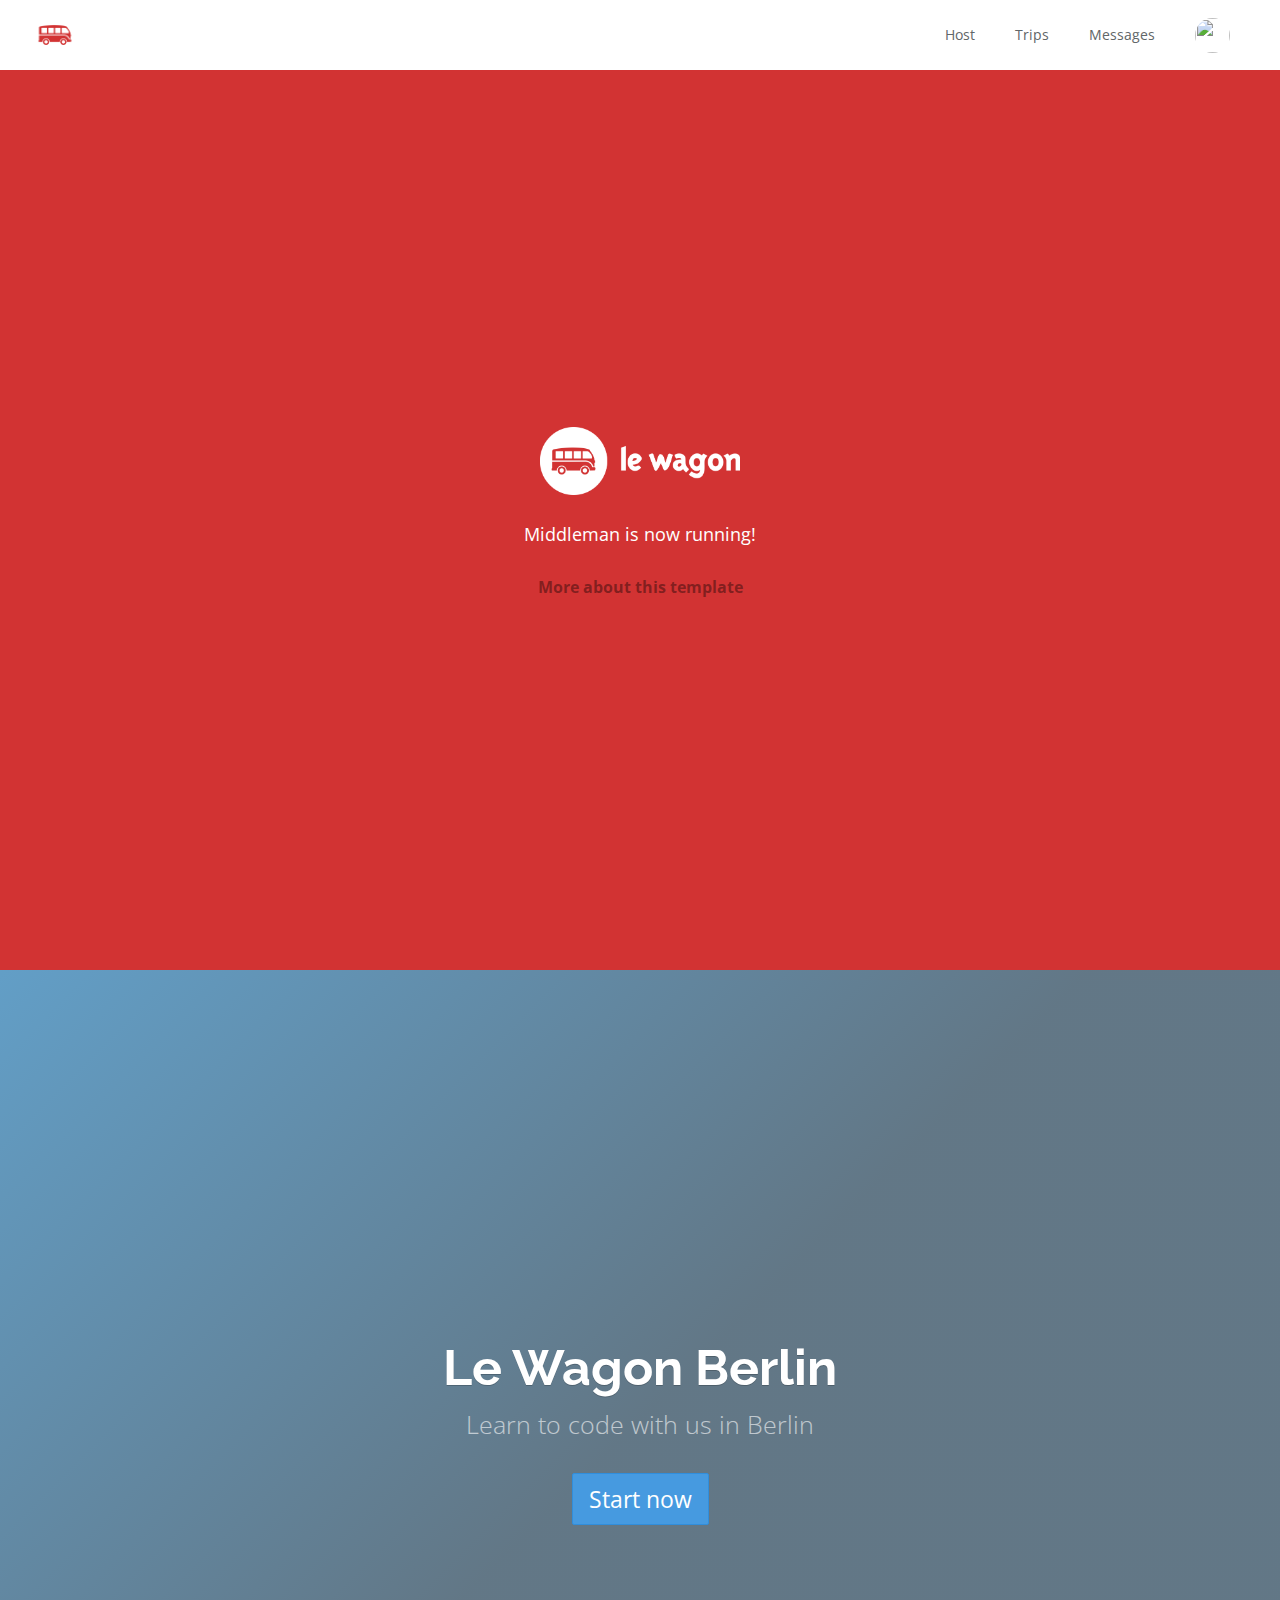
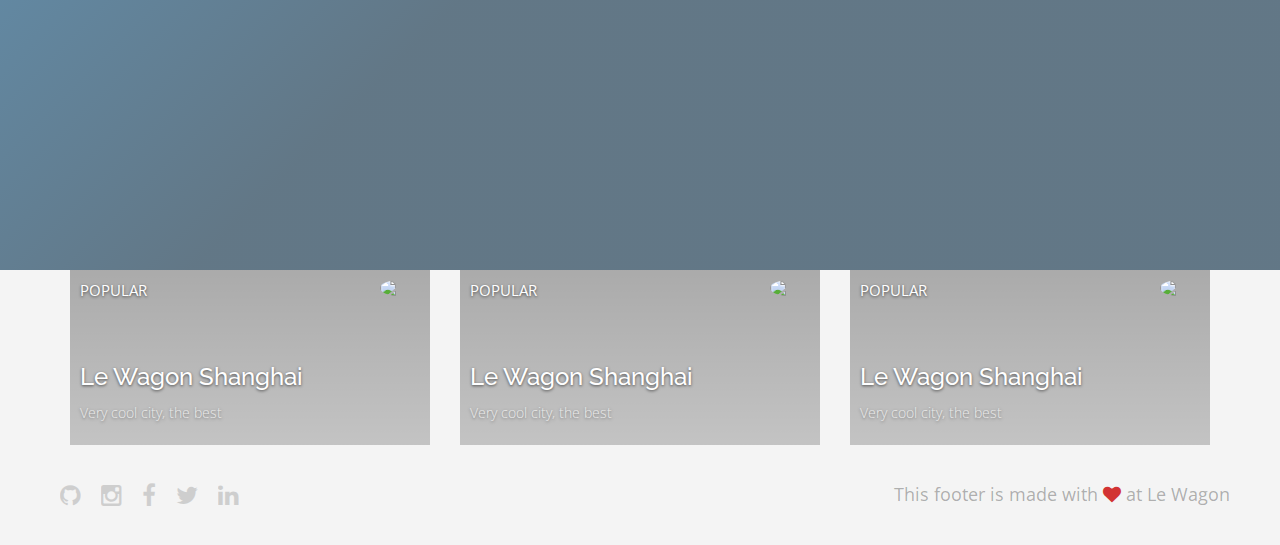
==== commit e600e29a: "Automated commit at 2018-03-26 07:13:00 UTC by middleman-deploy 2.0.0-alpha" ====
--- a/index.html
+++ b/index.html
@@ -51,24 +51,6 @@
   </div>
 </div>
 
-    <div class="banner" style="background-image: linear-gradient(-225deg, rgba(0,101,168,0.6) 0%, rgba(0,36,61,0.6) 50%), url('https://kitt.lewagon.com/placeholder/cities/berlin');">
-  <div class="banner-content">
-    <h1>Le Wagon Berlin</h1>
-    <p>Learn to code with us in Berlin</p>
-    <a class="btn btn-primary btn-lg">Start now</a>
-  </div>
-</div>
-
-    <div class="card" style="background-image: linear-gradient(rgba(0,0,0,0.3), rgba(0,0,0,0.2)), url('https://kitt.lewagon.com/placeholder/cities/shanghai');">
-  <div class="card-category">Popular</div>
-  <div class="card-description">
-    <h2>Le Wagon Shanghai</h2>
-    <p>Very cool city, the best</p>
-  </div>
-  <img class="card-user" src="https://kitt.lewagon.com/placeholder/users/tgenaitay">
-  <a class="card-link" href="#" ></a>
-</div>
-
     <div id="home">
   <div class="home-content">
     <img src="images/logo-acc9c0ec.png" width="200" alt="Logo" />
@@ -78,6 +60,56 @@
     <p class="about">
       <a href="about.html">More about this template</a>
     </p>
+  </div>
+</div>
+
+    <div class="banner" style="background-image: linear-gradient(-225deg, rgba(0,101,168,0.6) 0%, rgba(0,36,61,0.6) 50%), url('https://kitt.lewagon.com/placeholder/cities/berlin');">
+  <div class="banner-content">
+    <h1>Le Wagon Berlin</h1>
+    <p>Learn to code with us in Berlin</p>
+    <a class="btn btn-primary btn-lg">Start now</a>
+  </div>
+</div>
+
+    <div class="container">
+  <div class="row">
+
+    <div class="col-xs-12 col-sm-6 col-md-4">
+      <div class="card" style="background-image: linear-gradient(rgba(0,0,0,0.3), rgba(0,0,0,0.2)), url('https://kitt.lewagon.com/placeholder/cities/shanghai');">
+        <div class="card-category">Popular</div>
+        <div class="card-description">
+          <h2>Le Wagon Shanghai</h2>
+          <p>Very cool city, the best</p>
+        </div>
+        <img class="card-user" src="https://kitt.lewagon.com/placeholder/users/tgenaitay">
+        <a class="card-link" href="#" ></a>
+      </div>
+    </div>
+
+    <div class="col-xs-12 col-sm-6 col-md-4">
+      <div class="card" style="background-image: linear-gradient(rgba(0,0,0,0.3), rgba(0,0,0,0.2)), url('https://kitt.lewagon.com/placeholder/cities/shanghai');">
+        <div class="card-category">Popular</div>
+        <div class="card-description">
+          <h2>Le Wagon Shanghai</h2>
+          <p>Very cool city, the best</p>
+        </div>
+        <img class="card-user" src="https://kitt.lewagon.com/placeholder/users/tgenaitay">
+        <a class="card-link" href="#" ></a>
+      </div>
+    </div>
+
+    <div class="col-xs-12 col-sm-6 col-md-4">
+      <div class="card" style="background-image: linear-gradient(rgba(0,0,0,0.3), rgba(0,0,0,0.2)), url('https://kitt.lewagon.com/placeholder/cities/shanghai');">
+        <div class="card-category">Popular</div>
+        <div class="card-description">
+          <h2>Le Wagon Shanghai</h2>
+          <p>Very cool city, the best</p>
+        </div>
+        <img class="card-user" src="https://kitt.lewagon.com/placeholder/users/tgenaitay">
+        <a class="card-link" href="#" ></a>
+      </div>
+    </div>
+
   </div>
 </div>
 
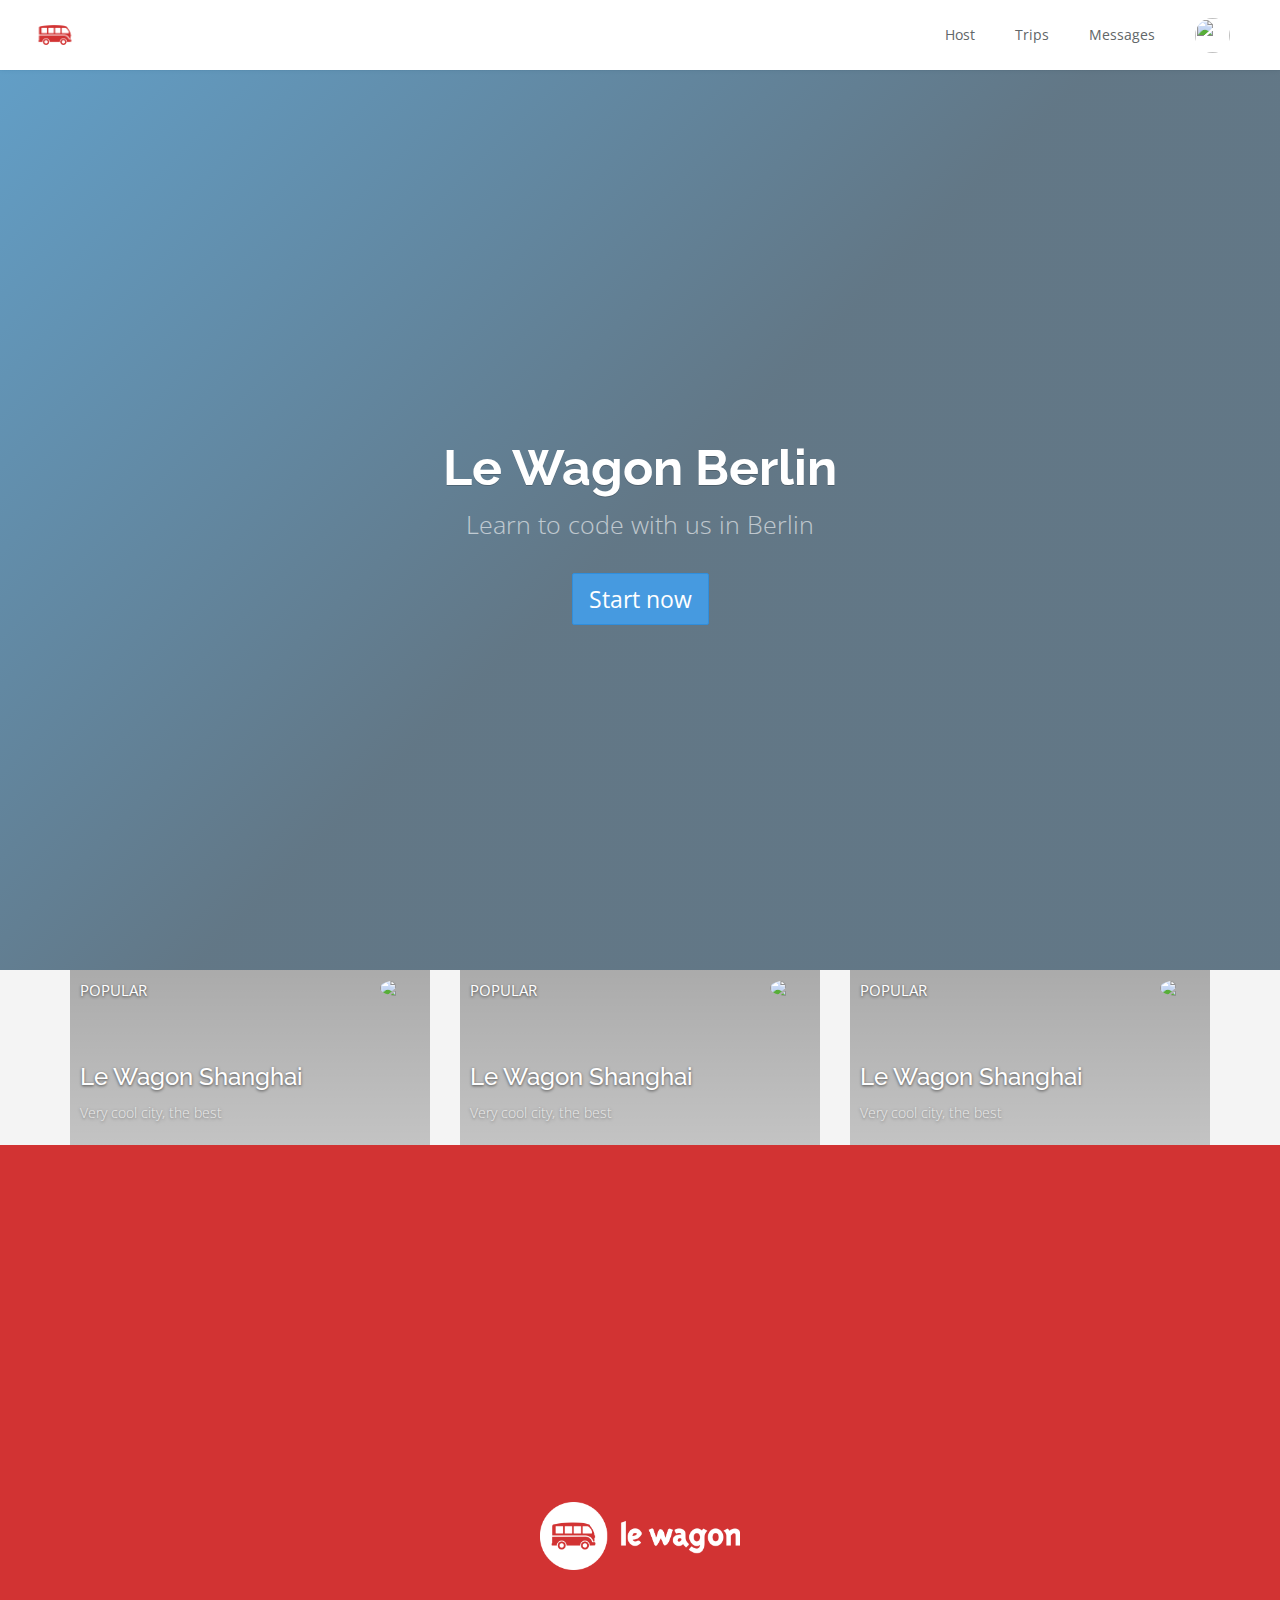
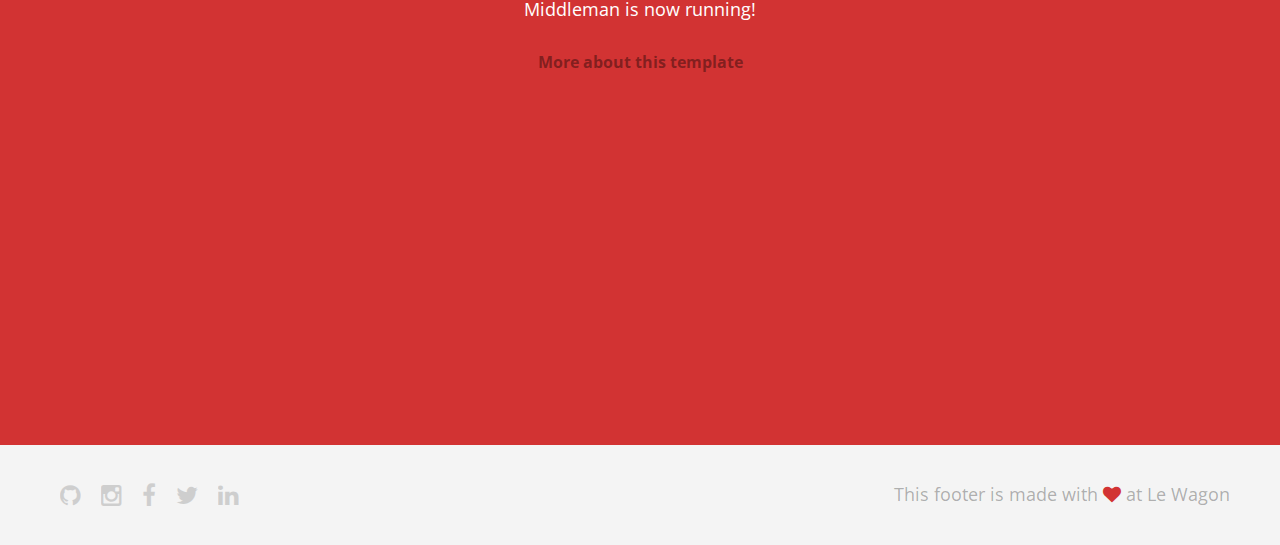
==== commit 4de886e8: "Automated commit at 2018-03-26 07:17:28 UTC by middleman-deploy 2.0.0-alpha" ====
--- a/index.html
+++ b/index.html
@@ -51,18 +51,6 @@
   </div>
 </div>
 
-    <div id="home">
-  <div class="home-content">
-    <img src="images/logo-acc9c0ec.png" width="200" alt="Logo" />
-    <p>
-      Middleman is now running!
-    </p>
-    <p class="about">
-      <a href="about.html">More about this template</a>
-    </p>
-  </div>
-</div>
-
     <div class="banner" style="background-image: linear-gradient(-225deg, rgba(0,101,168,0.6) 0%, rgba(0,36,61,0.6) 50%), url('https://kitt.lewagon.com/placeholder/cities/berlin');">
   <div class="banner-content">
     <h1>Le Wagon Berlin</h1>
@@ -113,6 +101,18 @@
   </div>
 </div>
 
+    <div id="home">
+  <div class="home-content">
+    <img src="images/logo-acc9c0ec.png" width="200" alt="Logo" />
+    <p>
+      Middleman is now running!
+    </p>
+    <p class="about">
+      <a href="about.html">More about this template</a>
+    </p>
+  </div>
+</div>
+
     <div class="footer">
   <div class="footer-links">
     <a href="#"><i class="fa fa-github"></i></a>
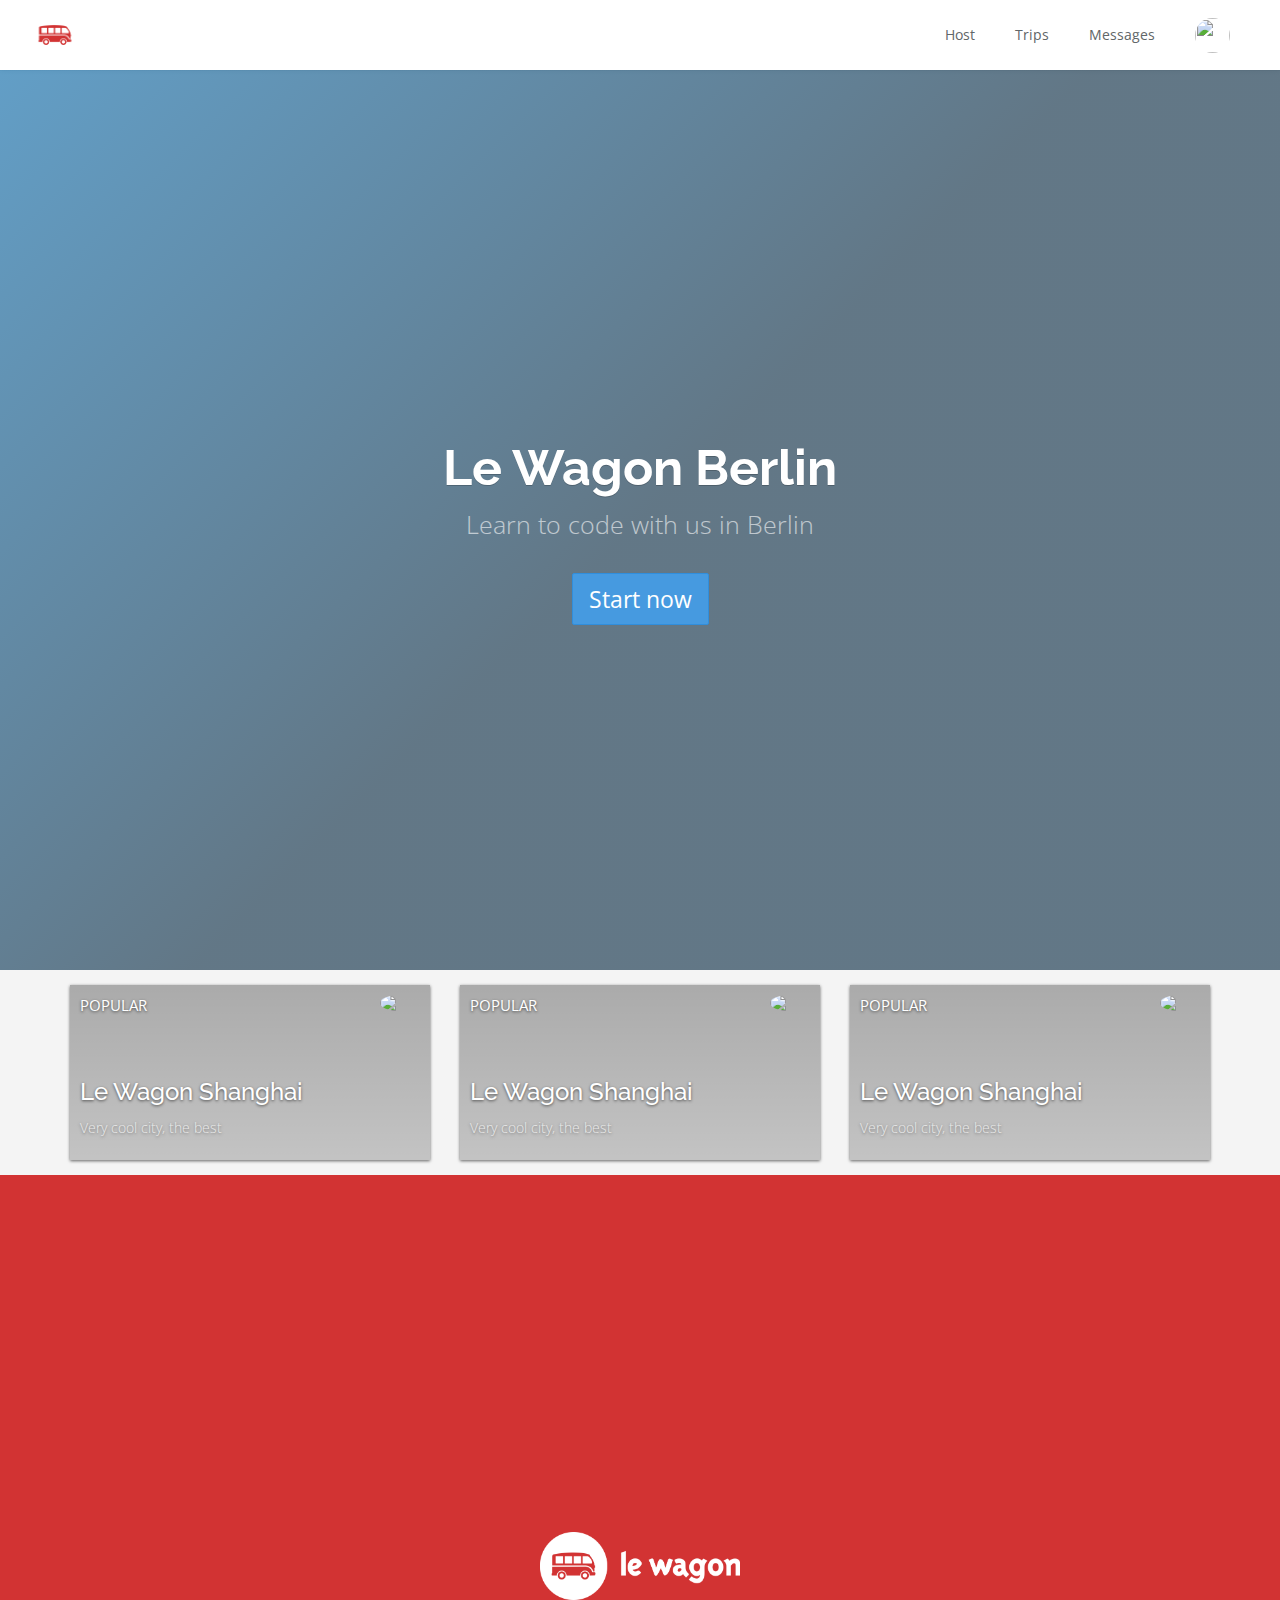
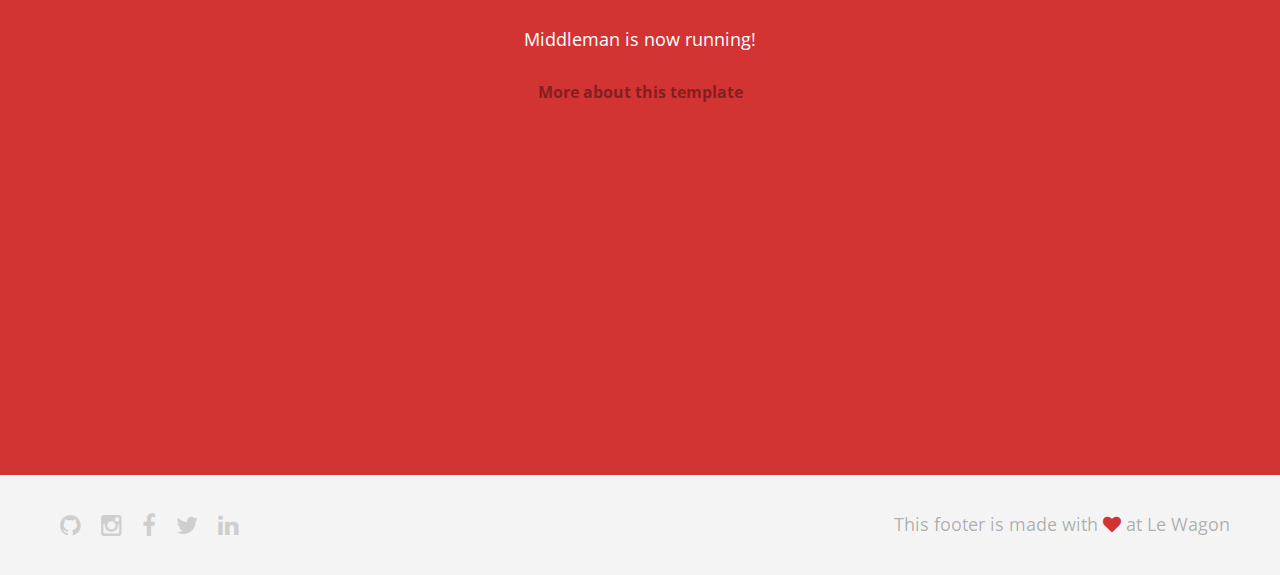
==== commit 35347c53: "Automated commit at 2018-03-26 07:22:56 UTC by middleman-deploy 2.0.0-alpha" ====
--- a/index.html
+++ b/index.html
@@ -7,7 +7,7 @@
           content="width=device-width, initial-scale=1, shrink-to-fit=no">
     <!-- Use the title from a page's frontmatter if it has one -->
     <title>Le Wagon - Middleman</title>
-    <link href="stylesheets/application-acb8696b.css" rel="stylesheet" />
+    <link href="stylesheets/application-999d4cdf.css" rel="stylesheet" />
     <script src="javascripts/application-93de88c9.js"></script>
     <link href="images/favicon-f15af148.png" rel="icon" type="image/png" />
   </head>
--- a/stylesheets/application-999d4cdf.css
+++ b/stylesheets/application-999d4cdf.css
@@ -0,0 +1,8 @@
+@import url("https://fonts.googleapis.com/css?family=Open+Sans:400,300,700|Raleway:400,100,300,700,500");/*!
+ * Bootstrap v3.3.7 (http://getbootstrap.com)
+ * Copyright 2011-2016 Twitter, Inc.
+ * Licensed under MIT (https://github.com/twbs/bootstrap/blob/master/LICENSE)
+ *//*! normalize.css v3.0.3 | MIT License | github.com/necolas/normalize.css */html{font-family:sans-serif;-ms-text-size-adjust:100%;-webkit-text-size-adjust:100%}body{margin:0}article,aside,details,figcaption,figure,footer,header,hgroup,main,menu,nav,section,summary{display:block}audio,canvas,progress,video{display:inline-block;vertical-align:baseline}audio:not([controls]){display:none;height:0}[hidden],template{display:none}a{background-color:transparent}a:active,a:hover{outline:0}abbr[title]{border-bottom:1px dotted}b,strong{font-weight:bold}dfn{font-style:italic}h1{font-size:2em;margin:0.67em 0}mark{background:#ff0;color:#000}small{font-size:80%}sub,sup{font-size:75%;line-height:0;position:relative;vertical-align:baseline}sup{top:-0.5em}sub{bottom:-0.25em}img{border:0}svg:not(:root){overflow:hidden}figure{margin:1em 40px}hr{-webkit-box-sizing:content-box;box-sizing:content-box;height:0}pre{overflow:auto}code,kbd,pre,samp{font-family:monospace, monospace;font-size:1em}button,input,optgroup,select,textarea{color:inherit;font:inherit;margin:0}button{overflow:visible}button,select{text-transform:none}button,html input[type="button"],input[type="reset"],input[type="submit"]{-webkit-appearance:button;cursor:pointer}button[disabled],html input[disabled]{cursor:default}button::-moz-focus-inner,input::-moz-focus-inner{border:0;padding:0}input{line-height:normal}input[type="checkbox"],input[type="radio"]{-webkit-box-sizing:border-box;box-sizing:border-box;padding:0}input[type="number"]::-webkit-inner-spin-button,input[type="number"]::-webkit-outer-spin-button{height:auto}input[type="search"]{-webkit-appearance:textfield;-webkit-box-sizing:content-box;box-sizing:content-box}input[type="search"]::-webkit-search-cancel-button,input[type="search"]::-webkit-search-decoration{-webkit-appearance:none}fieldset{border:1px solid #c0c0c0;margin:0 2px;padding:0.35em 0.625em 0.75em}legend{border:0;padding:0}textarea{overflow:auto}optgroup{font-weight:bold}table{border-collapse:collapse;border-spacing:0}td,th{padding:0}/*! Source: https://github.com/h5bp/html5-boilerplate/blob/master/src/css/main.css */@media print{*,*:before,*:after{background:transparent !important;color:#000 !important;-webkit-box-shadow:none !important;box-shadow:none !important;text-shadow:none !important}a,a:visited{text-decoration:underline}a[href]:after{content:" (" attr(href) ")"}abbr[title]:after{content:" (" attr(title) ")"}a[href^="#"]:after,a[href^="javascript:"]:after{content:""}pre,blockquote{border:1px solid #999;page-break-inside:avoid}thead{display:table-header-group}tr,img{page-break-inside:avoid}img{max-width:100% !important}p,h2,h3{orphans:3;widows:3}h2,h3{page-break-after:avoid}.navbar{display:none}.btn>.caret,.dropup>.btn>.caret{border-top-color:#000 !important}.label{border:1px solid #000}.table{border-collapse:collapse !important}.table td,.table th{background-color:#fff !important}.table-bordered th,.table-bordered td{border:1px solid #ddd !important}}@font-face{font-family:'Glyphicons Halflings';src:url("../assets/bootstrap/glyphicons-halflings-regular-86b6f62b.eot");src:url("../assets/bootstrap/glyphicons-halflings-regular-86b6f62b.eot?#iefix") format("embedded-opentype"),url("../assets/bootstrap/glyphicons-halflings-regular-ca35b697.woff2") format("woff2"),url("../assets/bootstrap/glyphicons-halflings-regular-278e49a8.woff") format("woff"),url("../assets/bootstrap/glyphicons-halflings-regular-44bc1850.ttf") format("truetype"),url("../assets/bootstrap/glyphicons-halflings-regular-de51a849.svg#glyphicons_halflingsregular") format("svg")}.glyphicon{position:relative;top:1px;display:inline-block;font-family:'Glyphicons Halflings';font-style:normal;font-weight:normal;line-height:1;-webkit-font-smoothing:antialiased;-moz-osx-font-smoothing:grayscale}.glyphicon-asterisk:before{content:"\002a"}.glyphicon-plus:before{content:"\002b"}.glyphicon-euro:before,.glyphicon-eur:before{content:"\20ac"}.glyphicon-minus:before{content:"\2212"}.glyphicon-cloud:before{content:"\2601"}.glyphicon-envelope:before{content:"\2709"}.glyphicon-pencil:before{content:"\270f"}.glyphicon-glass:before{content:"\e001"}.glyphicon-music:before{content:"\e002"}.glyphicon-search:before{content:"\e003"}.glyphicon-heart:before{content:"\e005"}.glyphicon-star:before{content:"\e006"}.glyphicon-star-empty:before{content:"\e007"}.glyphicon-user:before{content:"\e008"}.glyphicon-film:before{content:"\e009"}.glyphicon-th-large:before{content:"\e010"}.glyphicon-th:before{content:"\e011"}.glyphicon-th-list:before{content:"\e012"}.glyphicon-ok:before{content:"\e013"}.glyphicon-remove:before{content:"\e014"}.glyphicon-zoom-in:before{content:"\e015"}.glyphicon-zoom-out:before{content:"\e016"}.glyphicon-off:before{content:"\e017"}.glyphicon-signal:before{content:"\e018"}.glyphicon-cog:before{content:"\e019"}.glyphicon-trash:before{content:"\e020"}.glyphicon-home:before{content:"\e021"}.glyphicon-file:before{content:"\e022"}.glyphicon-time:before{content:"\e023"}.glyphicon-road:before{content:"\e024"}.glyphicon-download-alt:before{content:"\e025"}.glyphicon-download:before{content:"\e026"}.glyphicon-upload:before{content:"\e027"}.glyphicon-inbox:before{content:"\e028"}.glyphicon-play-circle:before{content:"\e029"}.glyphicon-repeat:before{content:"\e030"}.glyphicon-refresh:before{content:"\e031"}.glyphicon-list-alt:before{content:"\e032"}.glyphicon-lock:before{content:"\e033"}.glyphicon-flag:before{content:"\e034"}.glyphicon-headphones:before{content:"\e035"}.glyphicon-volume-off:before{content:"\e036"}.glyphicon-volume-down:before{content:"\e037"}.glyphicon-volume-up:before{content:"\e038"}.glyphicon-qrcode:before{content:"\e039"}.glyphicon-barcode:before{content:"\e040"}.glyphicon-tag:before{content:"\e041"}.glyphicon-tags:before{content:"\e042"}.glyphicon-book:before{content:"\e043"}.glyphicon-bookmark:before{content:"\e044"}.glyphicon-print:before{content:"\e045"}.glyphicon-camera:before{content:"\e046"}.glyphicon-font:before{content:"\e047"}.glyphicon-bold:before{content:"\e048"}.glyphicon-italic:before{content:"\e049"}.glyphicon-text-height:before{content:"\e050"}.glyphicon-text-width:before{content:"\e051"}.glyphicon-align-left:before{content:"\e052"}.glyphicon-align-center:before{content:"\e053"}.glyphicon-align-right:before{content:"\e054"}.glyphicon-align-justify:before{content:"\e055"}.glyphicon-list:before{content:"\e056"}.glyphicon-indent-left:before{content:"\e057"}.glyphicon-indent-right:before{content:"\e058"}.glyphicon-facetime-video:before{content:"\e059"}.glyphicon-picture:before{content:"\e060"}.glyphicon-map-marker:before{content:"\e062"}.glyphicon-adjust:before{content:"\e063"}.glyphicon-tint:before{content:"\e064"}.glyphicon-edit:before{content:"\e065"}.glyphicon-share:before{content:"\e066"}.glyphicon-check:before{content:"\e067"}.glyphicon-move:before{content:"\e068"}.glyphicon-step-backward:before{content:"\e069"}.glyphicon-fast-backward:before{content:"\e070"}.glyphicon-backward:before{content:"\e071"}.glyphicon-play:before{content:"\e072"}.glyphicon-pause:before{content:"\e073"}.glyphicon-stop:before{content:"\e074"}.glyphicon-forward:before{content:"\e075"}.glyphicon-fast-forward:before{content:"\e076"}.glyphicon-step-forward:before{content:"\e077"}.glyphicon-eject:before{content:"\e078"}.glyphicon-chevron-left:before{content:"\e079"}.glyphicon-chevron-right:before{content:"\e080"}.glyphicon-plus-sign:before{content:"\e081"}.glyphicon-minus-sign:before{content:"\e082"}.glyphicon-remove-sign:before{content:"\e083"}.glyphicon-ok-sign:before{content:"\e084"}.glyphicon-question-sign:before{content:"\e085"}.glyphicon-info-sign:before{content:"\e086"}.glyphicon-screenshot:before{content:"\e087"}.glyphicon-remove-circle:before{content:"\e088"}.glyphicon-ok-circle:before{content:"\e089"}.glyphicon-ban-circle:before{content:"\e090"}.glyphicon-arrow-left:before{content:"\e091"}.glyphicon-arrow-right:before{content:"\e092"}.glyphicon-arrow-up:before{content:"\e093"}.glyphicon-arrow-down:before{content:"\e094"}.glyphicon-share-alt:before{content:"\e095"}.glyphicon-resize-full:before{content:"\e096"}.glyphicon-resize-small:before{content:"\e097"}.glyphicon-exclamation-sign:before{content:"\e101"}.glyphicon-gift:before{content:"\e102"}.glyphicon-leaf:before{content:"\e103"}.glyphicon-fire:before{content:"\e104"}.glyphicon-eye-open:before{content:"\e105"}.glyphicon-eye-close:before{content:"\e106"}.glyphicon-warning-sign:before{content:"\e107"}.glyphicon-plane:before{content:"\e108"}.glyphicon-calendar:before{content:"\e109"}.glyphicon-random:before{content:"\e110"}.glyphicon-comment:before{content:"\e111"}.glyphicon-magnet:before{content:"\e112"}.glyphicon-chevron-up:before{content:"\e113"}.glyphicon-chevron-down:before{content:"\e114"}.glyphicon-retweet:before{content:"\e115"}.glyphicon-shopping-cart:before{content:"\e116"}.glyphicon-folder-close:before{content:"\e117"}.glyphicon-folder-open:before{content:"\e118"}.glyphicon-resize-vertical:before{content:"\e119"}.glyphicon-resize-horizontal:before{content:"\e120"}.glyphicon-hdd:before{content:"\e121"}.glyphicon-bullhorn:before{content:"\e122"}.glyphicon-bell:before{content:"\e123"}.glyphicon-certificate:before{content:"\e124"}.glyphicon-thumbs-up:before{content:"\e125"}.glyphicon-thumbs-down:before{content:"\e126"}.glyphicon-hand-right:before{content:"\e127"}.glyphicon-hand-left:before{content:"\e128"}.glyphicon-hand-up:before{content:"\e129"}.glyphicon-hand-down:before{content:"\e130"}.glyphicon-circle-arrow-right:before{content:"\e131"}.glyphicon-circle-arrow-left:before{content:"\e132"}.glyphicon-circle-arrow-up:before{content:"\e133"}.glyphicon-circle-arrow-down:before{content:"\e134"}.glyphicon-globe:before{content:"\e135"}.glyphicon-wrench:before{content:"\e136"}.glyphicon-tasks:before{content:"\e137"}.glyphicon-filter:before{content:"\e138"}.glyphicon-briefcase:before{content:"\e139"}.glyphicon-fullscreen:before{content:"\e140"}.glyphicon-dashboard:before{content:"\e141"}.glyphicon-paperclip:before{content:"\e142"}.glyphicon-heart-empty:before{content:"\e143"}.glyphicon-link:before{content:"\e144"}.glyphicon-phone:before{content:"\e145"}.glyphicon-pushpin:before{content:"\e146"}.glyphicon-usd:before{content:"\e148"}.glyphicon-gbp:before{content:"\e149"}.glyphicon-sort:before{content:"\e150"}.glyphicon-sort-by-alphabet:before{content:"\e151"}.glyphicon-sort-by-alphabet-alt:before{content:"\e152"}.glyphicon-sort-by-order:before{content:"\e153"}.glyphicon-sort-by-order-alt:before{content:"\e154"}.glyphicon-sort-by-attributes:before{content:"\e155"}.glyphicon-sort-by-attributes-alt:before{content:"\e156"}.glyphicon-unchecked:before{content:"\e157"}.glyphicon-expand:before{content:"\e158"}.glyphicon-collapse-down:before{content:"\e159"}.glyphicon-collapse-up:before{content:"\e160"}.glyphicon-log-in:before{content:"\e161"}.glyphicon-flash:before{content:"\e162"}.glyphicon-log-out:before{content:"\e163"}.glyphicon-new-window:before{content:"\e164"}.glyphicon-record:before{content:"\e165"}.glyphicon-save:before{content:"\e166"}.glyphicon-open:before{content:"\e167"}.glyphicon-saved:before{content:"\e168"}.glyphicon-import:before{content:"\e169"}.glyphicon-export:before{content:"\e170"}.glyphicon-send:before{content:"\e171"}.glyphicon-floppy-disk:before{content:"\e172"}.glyphicon-floppy-saved:before{content:"\e173"}.glyphicon-floppy-remove:before{content:"\e174"}.glyphicon-floppy-save:before{content:"\e175"}.glyphicon-floppy-open:before{content:"\e176"}.glyphicon-credit-card:before{content:"\e177"}.glyphicon-transfer:before{content:"\e178"}.glyphicon-cutlery:before{content:"\e179"}.glyphicon-header:before{content:"\e180"}.glyphicon-compressed:before{content:"\e181"}.glyphicon-earphone:before{content:"\e182"}.glyphicon-phone-alt:before{content:"\e183"}.glyphicon-tower:before{content:"\e184"}.glyphicon-stats:before{content:"\e185"}.glyphicon-sd-video:before{content:"\e186"}.glyphicon-hd-video:before{content:"\e187"}.glyphicon-subtitles:before{content:"\e188"}.glyphicon-sound-stereo:before{content:"\e189"}.glyphicon-sound-dolby:before{content:"\e190"}.glyphicon-sound-5-1:before{content:"\e191"}.glyphicon-sound-6-1:before{content:"\e192"}.glyphicon-sound-7-1:before{content:"\e193"}.glyphicon-copyright-mark:before{content:"\e194"}.glyphicon-registration-mark:before{content:"\e195"}.glyphicon-cloud-download:before{content:"\e197"}.glyphicon-cloud-upload:before{content:"\e198"}.glyphicon-tree-conifer:before{content:"\e199"}.glyphicon-tree-deciduous:before{content:"\e200"}.glyphicon-cd:before{content:"\e201"}.glyphicon-save-file:before{content:"\e202"}.glyphicon-open-file:before{content:"\e203"}.glyphicon-level-up:before{content:"\e204"}.glyphicon-copy:before{content:"\e205"}.glyphicon-paste:before{content:"\e206"}.glyphicon-alert:before{content:"\e209"}.glyphicon-equalizer:before{content:"\e210"}.glyphicon-king:before{content:"\e211"}.glyphicon-queen:before{content:"\e212"}.glyphicon-pawn:before{content:"\e213"}.glyphicon-bishop:before{content:"\e214"}.glyphicon-knight:before{content:"\e215"}.glyphicon-baby-formula:before{content:"\e216"}.glyphicon-tent:before{content:"\26fa"}.glyphicon-blackboard:before{content:"\e218"}.glyphicon-bed:before{content:"\e219"}.glyphicon-apple:before{content:"\f8ff"}.glyphicon-erase:before{content:"\e221"}.glyphicon-hourglass:before{content:"\231b"}.glyphicon-lamp:before{content:"\e223"}.glyphicon-duplicate:before{content:"\e224"}.glyphicon-piggy-bank:before{content:"\e225"}.glyphicon-scissors:before{content:"\e226"}.glyphicon-bitcoin:before{content:"\e227"}.glyphicon-btc:before{content:"\e227"}.glyphicon-xbt:before{content:"\e227"}.glyphicon-yen:before{content:"\00a5"}.glyphicon-jpy:before{content:"\00a5"}.glyphicon-ruble:before{content:"\20bd"}.glyphicon-rub:before{content:"\20bd"}.glyphicon-scale:before{content:"\e230"}.glyphicon-ice-lolly:before{content:"\e231"}.glyphicon-ice-lolly-tasted:before{content:"\e232"}.glyphicon-education:before{content:"\e233"}.glyphicon-option-horizontal:before{content:"\e234"}.glyphicon-option-vertical:before{content:"\e235"}.glyphicon-menu-hamburger:before{content:"\e236"}.glyphicon-modal-window:before{content:"\e237"}.glyphicon-oil:before{content:"\e238"}.glyphicon-grain:before{content:"\e239"}.glyphicon-sunglasses:before{content:"\e240"}.glyphicon-text-size:before{content:"\e241"}.glyphicon-text-color:before{content:"\e242"}.glyphicon-text-background:before{content:"\e243"}.glyphicon-object-align-top:before{content:"\e244"}.glyphicon-object-align-bottom:before{content:"\e245"}.glyphicon-object-align-horizontal:before{content:"\e246"}.glyphicon-object-align-left:before{content:"\e247"}.glyphicon-object-align-vertical:before{content:"\e248"}.glyphicon-object-align-right:before{content:"\e249"}.glyphicon-triangle-right:before{content:"\e250"}.glyphicon-triangle-left:before{content:"\e251"}.glyphicon-triangle-bottom:before{content:"\e252"}.glyphicon-triangle-top:before{content:"\e253"}.glyphicon-console:before{content:"\e254"}.glyphicon-superscript:before{content:"\e255"}.glyphicon-subscript:before{content:"\e256"}.glyphicon-menu-left:before{content:"\e257"}.glyphicon-menu-right:before{content:"\e258"}.glyphicon-menu-down:before{content:"\e259"}.glyphicon-menu-up:before{content:"\e260"}*{-webkit-box-sizing:border-box;box-sizing:border-box}*:before,*:after{-webkit-box-sizing:border-box;box-sizing:border-box}html{font-size:10px;-webkit-tap-highlight-color:transparent}body{font-family:"Open Sans", "Helvetica", "sans-serif";font-size:18px;line-height:1.42857143;color:#333333;background-color:#F4F4F4}input,button,select,textarea{font-family:inherit;font-size:inherit;line-height:inherit}a{color:#469AE0;text-decoration:none}a:hover,a:focus{color:#1f74ba;text-decoration:underline}a:focus{outline:5px auto -webkit-focus-ring-color;outline-offset:-2px}figure{margin:0}img{vertical-align:middle}.img-responsive{display:block;max-width:100%;height:auto}.img-rounded{border-radius:2px}.img-thumbnail{padding:4px;line-height:1.42857143;background-color:#F4F4F4;border:1px solid #ddd;border-radius:2px;-webkit-transition:all 0.2s ease-in-out;transition:all 0.2s ease-in-out;display:inline-block;max-width:100%;height:auto}.img-circle{border-radius:50%}hr{margin-top:25px;margin-bottom:25px;border:0;border-top:1px solid #eeeeee}.sr-only{position:absolute;width:1px;height:1px;margin:-1px;padding:0;overflow:hidden;clip:rect(0, 0, 0, 0);border:0}.sr-only-focusable:active,.sr-only-focusable:focus{position:static;width:auto;height:auto;margin:0;overflow:visible;clip:auto}[role="button"]{cursor:pointer}h1,h2,h3,h4,h5,h6,.h1,.h2,.h3,.h4,.h5,.h6{font-family:"Raleway", "Helvetica", "sans-serif";font-weight:500;line-height:1.1;color:inherit}h1 small,h1 .small,h2 small,h2 .small,h3 small,h3 .small,h4 small,h4 .small,h5 small,h5 .small,h6 small,h6 .small,.h1 small,.h1 .small,.h2 small,.h2 .small,.h3 small,.h3 .small,.h4 small,.h4 .small,.h5 small,.h5 .small,.h6 small,.h6 .small{font-weight:normal;line-height:1;color:#777777}h1,.h1,h2,.h2,h3,.h3{margin-top:25px;margin-bottom:12.5px}h1 small,h1 .small,.h1 small,.h1 .small,h2 small,h2 .small,.h2 small,.h2 .small,h3 small,h3 .small,.h3 small,.h3 .small{font-size:65%}h4,.h4,h5,.h5,h6,.h6{margin-top:12.5px;margin-bottom:12.5px}h4 small,h4 .small,.h4 small,.h4 .small,h5 small,h5 .small,.h5 small,.h5 .small,h6 small,h6 .small,.h6 small,.h6 .small{font-size:75%}h1,.h1{font-size:46px}h2,.h2{font-size:38px}h3,.h3{font-size:31px}h4,.h4{font-size:23px}h5,.h5{font-size:18px}h6,.h6{font-size:16px}p{margin:0 0 12.5px}.lead{margin-bottom:25px;font-size:20px;font-weight:300;line-height:1.4}@media (min-width: 768px){.lead{font-size:27px}}small,.small{font-size:88%}mark,.mark{background-color:#fcf8e3;padding:.2em}.text-left{text-align:left}.text-right{text-align:right}.text-center{text-align:center}.text-justify{text-align:justify}.text-nowrap{white-space:nowrap}.text-lowercase{text-transform:lowercase}.text-uppercase,.initialism{text-transform:uppercase}.text-capitalize{text-transform:capitalize}.text-muted{color:#777777}.text-primary{color:#469AE0}a.text-primary:hover,a.text-primary:focus{color:#2381d0}.text-success{color:#3c763d}a.text-success:hover,a.text-success:focus{color:#2b542c}.text-info{color:#31708f}a.text-info:hover,a.text-info:focus{color:#245269}.text-warning{color:#8a6d3b}a.text-warning:hover,a.text-warning:focus{color:#66512c}.text-danger{color:#a94442}a.text-danger:hover,a.text-danger:focus{color:#843534}.bg-primary{color:#fff}.bg-primary{background-color:#469AE0}a.bg-primary:hover,a.bg-primary:focus{background-color:#2381d0}.bg-success{background-color:#dff0d8}a.bg-success:hover,a.bg-success:focus{background-color:#c1e2b3}.bg-info{background-color:#d9edf7}a.bg-info:hover,a.bg-info:focus{background-color:#afd9ee}.bg-warning{background-color:#fcf8e3}a.bg-warning:hover,a.bg-warning:focus{background-color:#f7ecb5}.bg-danger{background-color:#f2dede}a.bg-danger:hover,a.bg-danger:focus{background-color:#e4b9b9}.page-header{padding-bottom:11.5px;margin:50px 0 25px;border-bottom:1px solid #eeeeee}ul,ol{margin-top:0;margin-bottom:12.5px}ul ul,ul ol,ol ul,ol ol{margin-bottom:0}.list-unstyled{padding-left:0;list-style:none}.list-inline{padding-left:0;list-style:none;margin-left:-5px}.list-inline>li{display:inline-block;padding-left:5px;padding-right:5px}dl{margin-top:0;margin-bottom:25px}dt,dd{line-height:1.42857143}dt{font-weight:bold}dd{margin-left:0}.dl-horizontal dd:before,.dl-horizontal dd:after{content:" ";display:table}.dl-horizontal dd:after{clear:both}@media (min-width: 768px){.dl-horizontal dt{float:left;width:160px;clear:left;text-align:right;overflow:hidden;text-overflow:ellipsis;white-space:nowrap}.dl-horizontal dd{margin-left:180px}}abbr[title],abbr[data-original-title]{cursor:help;border-bottom:1px dotted #777777}.initialism{font-size:90%}blockquote{padding:12.5px 25px;margin:0 0 25px;font-size:22.5px;border-left:5px solid #eeeeee}blockquote p:last-child,blockquote ul:last-child,blockquote ol:last-child{margin-bottom:0}blockquote footer,blockquote small,blockquote .small{display:block;font-size:80%;line-height:1.42857143;color:#777777}blockquote footer:before,blockquote small:before,blockquote .small:before{content:'\2014 \00A0'}.blockquote-reverse,blockquote.pull-right{padding-right:15px;padding-left:0;border-right:5px solid #eeeeee;border-left:0;text-align:right}.blockquote-reverse footer:before,.blockquote-reverse small:before,.blockquote-reverse .small:before,blockquote.pull-right footer:before,blockquote.pull-right small:before,blockquote.pull-right .small:before{content:''}.blockquote-reverse footer:after,.blockquote-reverse small:after,.blockquote-reverse .small:after,blockquote.pull-right footer:after,blockquote.pull-right small:after,blockquote.pull-right .small:after{content:'\00A0 \2014'}address{margin-bottom:25px;font-style:normal;line-height:1.42857143}code,kbd,pre,samp{font-family:Menlo, Monaco, Consolas, "Courier New", monospace}code{padding:2px 4px;font-size:90%;color:#c7254e;background-color:#f9f2f4;border-radius:2px}kbd{padding:2px 4px;font-size:90%;color:#fff;background-color:#333;border-radius:2px;-webkit-box-shadow:inset 0 -1px 0 rgba(0,0,0,0.25);box-shadow:inset 0 -1px 0 rgba(0,0,0,0.25)}kbd kbd{padding:0;font-size:100%;font-weight:bold;-webkit-box-shadow:none;box-shadow:none}pre{display:block;padding:12px;margin:0 0 12.5px;font-size:17px;line-height:1.42857143;word-break:break-all;word-wrap:break-word;color:#333333;background-color:#f5f5f5;border:1px solid #ccc;border-radius:2px}pre code{padding:0;font-size:inherit;color:inherit;white-space:pre-wrap;background-color:transparent;border-radius:0}.pre-scrollable{max-height:340px;overflow-y:scroll}.container{margin-right:auto;margin-left:auto;padding-left:15px;padding-right:15px}.container:before,.container:after{content:" ";display:table}.container:after{clear:both}@media (min-width: 768px){.container{width:750px}}@media (min-width: 992px){.container{width:970px}}@media (min-width: 1200px){.container{width:1170px}}.container-fluid{margin-right:auto;margin-left:auto;padding-left:15px;padding-right:15px}.container-fluid:before,.container-fluid:after{content:" ";display:table}.container-fluid:after{clear:both}.row{margin-left:-15px;margin-right:-15px}.row:before,.row:after{content:" ";display:table}.row:after{clear:both}.col-xs-1,.col-sm-1,.col-md-1,.col-lg-1,.col-xs-2,.col-sm-2,.col-md-2,.col-lg-2,.col-xs-3,.col-sm-3,.col-md-3,.col-lg-3,.col-xs-4,.col-sm-4,.col-md-4,.col-lg-4,.col-xs-5,.col-sm-5,.col-md-5,.col-lg-5,.col-xs-6,.col-sm-6,.col-md-6,.col-lg-6,.col-xs-7,.col-sm-7,.col-md-7,.col-lg-7,.col-xs-8,.col-sm-8,.col-md-8,.col-lg-8,.col-xs-9,.col-sm-9,.col-md-9,.col-lg-9,.col-xs-10,.col-sm-10,.col-md-10,.col-lg-10,.col-xs-11,.col-sm-11,.col-md-11,.col-lg-11,.col-xs-12,.col-sm-12,.col-md-12,.col-lg-12{position:relative;min-height:1px;padding-left:15px;padding-right:15px}.col-xs-1,.col-xs-2,.col-xs-3,.col-xs-4,.col-xs-5,.col-xs-6,.col-xs-7,.col-xs-8,.col-xs-9,.col-xs-10,.col-xs-11,.col-xs-12{float:left}.col-xs-1{width:8.33333333%}.col-xs-2{width:16.66666667%}.col-xs-3{width:25%}.col-xs-4{width:33.33333333%}.col-xs-5{width:41.66666667%}.col-xs-6{width:50%}.col-xs-7{width:58.33333333%}.col-xs-8{width:66.66666667%}.col-xs-9{width:75%}.col-xs-10{width:83.33333333%}.col-xs-11{width:91.66666667%}.col-xs-12{width:100%}.col-xs-pull-0{right:auto}.col-xs-pull-1{right:8.33333333%}.col-xs-pull-2{right:16.66666667%}.col-xs-pull-3{right:25%}.col-xs-pull-4{right:33.33333333%}.col-xs-pull-5{right:41.66666667%}.col-xs-pull-6{right:50%}.col-xs-pull-7{right:58.33333333%}.col-xs-pull-8{right:66.66666667%}.col-xs-pull-9{right:75%}.col-xs-pull-10{right:83.33333333%}.col-xs-pull-11{right:91.66666667%}.col-xs-pull-12{right:100%}.col-xs-push-0{left:auto}.col-xs-push-1{left:8.33333333%}.col-xs-push-2{left:16.66666667%}.col-xs-push-3{left:25%}.col-xs-push-4{left:33.33333333%}.col-xs-push-5{left:41.66666667%}.col-xs-push-6{left:50%}.col-xs-push-7{left:58.33333333%}.col-xs-push-8{left:66.66666667%}.col-xs-push-9{left:75%}.col-xs-push-10{left:83.33333333%}.col-xs-push-11{left:91.66666667%}.col-xs-push-12{left:100%}.col-xs-offset-0{margin-left:0%}.col-xs-offset-1{margin-left:8.33333333%}.col-xs-offset-2{margin-left:16.66666667%}.col-xs-offset-3{margin-left:25%}.col-xs-offset-4{margin-left:33.33333333%}.col-xs-offset-5{margin-left:41.66666667%}.col-xs-offset-6{margin-left:50%}.col-xs-offset-7{margin-left:58.33333333%}.col-xs-offset-8{margin-left:66.66666667%}.col-xs-offset-9{margin-left:75%}.col-xs-offset-10{margin-left:83.33333333%}.col-xs-offset-11{margin-left:91.66666667%}.col-xs-offset-12{margin-left:100%}@media (min-width: 768px){.col-sm-1,.col-sm-2,.col-sm-3,.col-sm-4,.col-sm-5,.col-sm-6,.col-sm-7,.col-sm-8,.col-sm-9,.col-sm-10,.col-sm-11,.col-sm-12{float:left}.col-sm-1{width:8.33333333%}.col-sm-2{width:16.66666667%}.col-sm-3{width:25%}.col-sm-4{width:33.33333333%}.col-sm-5{width:41.66666667%}.col-sm-6{width:50%}.col-sm-7{width:58.33333333%}.col-sm-8{width:66.66666667%}.col-sm-9{width:75%}.col-sm-10{width:83.33333333%}.col-sm-11{width:91.66666667%}.col-sm-12{width:100%}.col-sm-pull-0{right:auto}.col-sm-pull-1{right:8.33333333%}.col-sm-pull-2{right:16.66666667%}.col-sm-pull-3{right:25%}.col-sm-pull-4{right:33.33333333%}.col-sm-pull-5{right:41.66666667%}.col-sm-pull-6{right:50%}.col-sm-pull-7{right:58.33333333%}.col-sm-pull-8{right:66.66666667%}.col-sm-pull-9{right:75%}.col-sm-pull-10{right:83.33333333%}.col-sm-pull-11{right:91.66666667%}.col-sm-pull-12{right:100%}.col-sm-push-0{left:auto}.col-sm-push-1{left:8.33333333%}.col-sm-push-2{left:16.66666667%}.col-sm-push-3{left:25%}.col-sm-push-4{left:33.33333333%}.col-sm-push-5{left:41.66666667%}.col-sm-push-6{left:50%}.col-sm-push-7{left:58.33333333%}.col-sm-push-8{left:66.66666667%}.col-sm-push-9{left:75%}.col-sm-push-10{left:83.33333333%}.col-sm-push-11{left:91.66666667%}.col-sm-push-12{left:100%}.col-sm-offset-0{margin-left:0%}.col-sm-offset-1{margin-left:8.33333333%}.col-sm-offset-2{margin-left:16.66666667%}.col-sm-offset-3{margin-left:25%}.col-sm-offset-4{margin-left:33.33333333%}.col-sm-offset-5{margin-left:41.66666667%}.col-sm-offset-6{margin-left:50%}.col-sm-offset-7{margin-left:58.33333333%}.col-sm-offset-8{margin-left:66.66666667%}.col-sm-offset-9{margin-left:75%}.col-sm-offset-10{margin-left:83.33333333%}.col-sm-offset-11{margin-left:91.66666667%}.col-sm-offset-12{margin-left:100%}}@media (min-width: 992px){.col-md-1,.col-md-2,.col-md-3,.col-md-4,.col-md-5,.col-md-6,.col-md-7,.col-md-8,.col-md-9,.col-md-10,.col-md-11,.col-md-12{float:left}.col-md-1{width:8.33333333%}.col-md-2{width:16.66666667%}.col-md-3{width:25%}.col-md-4{width:33.33333333%}.col-md-5{width:41.66666667%}.col-md-6{width:50%}.col-md-7{width:58.33333333%}.col-md-8{width:66.66666667%}.col-md-9{width:75%}.col-md-10{width:83.33333333%}.col-md-11{width:91.66666667%}.col-md-12{width:100%}.col-md-pull-0{right:auto}.col-md-pull-1{right:8.33333333%}.col-md-pull-2{right:16.66666667%}.col-md-pull-3{right:25%}.col-md-pull-4{right:33.33333333%}.col-md-pull-5{right:41.66666667%}.col-md-pull-6{right:50%}.col-md-pull-7{right:58.33333333%}.col-md-pull-8{right:66.66666667%}.col-md-pull-9{right:75%}.col-md-pull-10{right:83.33333333%}.col-md-pull-11{right:91.66666667%}.col-md-pull-12{right:100%}.col-md-push-0{left:auto}.col-md-push-1{left:8.33333333%}.col-md-push-2{left:16.66666667%}.col-md-push-3{left:25%}.col-md-push-4{left:33.33333333%}.col-md-push-5{left:41.66666667%}.col-md-push-6{left:50%}.col-md-push-7{left:58.33333333%}.col-md-push-8{left:66.66666667%}.col-md-push-9{left:75%}.col-md-push-10{left:83.33333333%}.col-md-push-11{left:91.66666667%}.col-md-push-12{left:100%}.col-md-offset-0{margin-left:0%}.col-md-offset-1{margin-left:8.33333333%}.col-md-offset-2{margin-left:16.66666667%}.col-md-offset-3{margin-left:25%}.col-md-offset-4{margin-left:33.33333333%}.col-md-offset-5{margin-left:41.66666667%}.col-md-offset-6{margin-left:50%}.col-md-offset-7{margin-left:58.33333333%}.col-md-offset-8{margin-left:66.66666667%}.col-md-offset-9{margin-left:75%}.col-md-offset-10{margin-left:83.33333333%}.col-md-offset-11{margin-left:91.66666667%}.col-md-offset-12{margin-left:100%}}@media (min-width: 1200px){.col-lg-1,.col-lg-2,.col-lg-3,.col-lg-4,.col-lg-5,.col-lg-6,.col-lg-7,.col-lg-8,.col-lg-9,.col-lg-10,.col-lg-11,.col-lg-12{float:left}.col-lg-1{width:8.33333333%}.col-lg-2{width:16.66666667%}.col-lg-3{width:25%}.col-lg-4{width:33.33333333%}.col-lg-5{width:41.66666667%}.col-lg-6{width:50%}.col-lg-7{width:58.33333333%}.col-lg-8{width:66.66666667%}.col-lg-9{width:75%}.col-lg-10{width:83.33333333%}.col-lg-11{width:91.66666667%}.col-lg-12{width:100%}.col-lg-pull-0{right:auto}.col-lg-pull-1{right:8.33333333%}.col-lg-pull-2{right:16.66666667%}.col-lg-pull-3{right:25%}.col-lg-pull-4{right:33.33333333%}.col-lg-pull-5{right:41.66666667%}.col-lg-pull-6{right:50%}.col-lg-pull-7{right:58.33333333%}.col-lg-pull-8{right:66.66666667%}.col-lg-pull-9{right:75%}.col-lg-pull-10{right:83.33333333%}.col-lg-pull-11{right:91.66666667%}.col-lg-pull-12{right:100%}.col-lg-push-0{left:auto}.col-lg-push-1{left:8.33333333%}.col-lg-push-2{left:16.66666667%}.col-lg-push-3{left:25%}.col-lg-push-4{left:33.33333333%}.col-lg-push-5{left:41.66666667%}.col-lg-push-6{left:50%}.col-lg-push-7{left:58.33333333%}.col-lg-push-8{left:66.66666667%}.col-lg-push-9{left:75%}.col-lg-push-10{left:83.33333333%}.col-lg-push-11{left:91.66666667%}.col-lg-push-12{left:100%}.col-lg-offset-0{margin-left:0%}.col-lg-offset-1{margin-left:8.33333333%}.col-lg-offset-2{margin-left:16.66666667%}.col-lg-offset-3{margin-left:25%}.col-lg-offset-4{margin-left:33.33333333%}.col-lg-offset-5{margin-left:41.66666667%}.col-lg-offset-6{margin-left:50%}.col-lg-offset-7{margin-left:58.33333333%}.col-lg-offset-8{margin-left:66.66666667%}.col-lg-offset-9{margin-left:75%}.col-lg-offset-10{margin-left:83.33333333%}.col-lg-offset-11{margin-left:91.66666667%}.col-lg-offset-12{margin-left:100%}}table{background-color:transparent}caption{padding-top:8px;padding-bottom:8px;color:#777777;text-align:left}th{text-align:left}.table{width:100%;max-width:100%;margin-bottom:25px}.table>thead>tr>th,.table>thead>tr>td,.table>tbody>tr>th,.table>tbody>tr>td,.table>tfoot>tr>th,.table>tfoot>tr>td{padding:8px;line-height:1.42857143;vertical-align:top;border-top:1px solid #ddd}.table>thead>tr>th{vertical-align:bottom;border-bottom:2px solid #ddd}.table>caption+thead>tr:first-child>th,.table>caption+thead>tr:first-child>td,.table>colgroup+thead>tr:first-child>th,.table>colgroup+thead>tr:first-child>td,.table>thead:first-child>tr:first-child>th,.table>thead:first-child>tr:first-child>td{border-top:0}.table>tbody+tbody{border-top:2px solid #ddd}.table .table{background-color:#F4F4F4}.table-condensed>thead>tr>th,.table-condensed>thead>tr>td,.table-condensed>tbody>tr>th,.table-condensed>tbody>tr>td,.table-condensed>tfoot>tr>th,.table-condensed>tfoot>tr>td{padding:5px}.table-bordered{border:1px solid #ddd}.table-bordered>thead>tr>th,.table-bordered>thead>tr>td,.table-bordered>tbody>tr>th,.table-bordered>tbody>tr>td,.table-bordered>tfoot>tr>th,.table-bordered>tfoot>tr>td{border:1px solid #ddd}.table-bordered>thead>tr>th,.table-bordered>thead>tr>td{border-bottom-width:2px}.table-striped>tbody>tr:nth-of-type(odd){background-color:#f9f9f9}.table-hover>tbody>tr:hover{background-color:#f5f5f5}table col[class*="col-"]{position:static;float:none;display:table-column}table td[class*="col-"],table th[class*="col-"]{position:static;float:none;display:table-cell}.table>thead>tr>td.active,.table>thead>tr>th.active,.table>thead>tr.active>td,.table>thead>tr.active>th,.table>tbody>tr>td.active,.table>tbody>tr>th.active,.table>tbody>tr.active>td,.table>tbody>tr.active>th,.table>tfoot>tr>td.active,.table>tfoot>tr>th.active,.table>tfoot>tr.active>td,.table>tfoot>tr.active>th{background-color:#f5f5f5}.table-hover>tbody>tr>td.active:hover,.table-hover>tbody>tr>th.active:hover,.table-hover>tbody>tr.active:hover>td,.table-hover>tbody>tr:hover>.active,.table-hover>tbody>tr.active:hover>th{background-color:#e8e8e8}.table>thead>tr>td.success,.table>thead>tr>th.success,.table>thead>tr.success>td,.table>thead>tr.success>th,.table>tbody>tr>td.success,.table>tbody>tr>th.success,.table>tbody>tr.success>td,.table>tbody>tr.success>th,.table>tfoot>tr>td.success,.table>tfoot>tr>th.success,.table>tfoot>tr.success>td,.table>tfoot>tr.success>th{background-color:#dff0d8}.table-hover>tbody>tr>td.success:hover,.table-hover>tbody>tr>th.success:hover,.table-hover>tbody>tr.success:hover>td,.table-hover>tbody>tr:hover>.success,.table-hover>tbody>tr.success:hover>th{background-color:#d0e9c6}.table>thead>tr>td.info,.table>thead>tr>th.info,.table>thead>tr.info>td,.table>thead>tr.info>th,.table>tbody>tr>td.info,.table>tbody>tr>th.info,.table>tbody>tr.info>td,.table>tbody>tr.info>th,.table>tfoot>tr>td.info,.table>tfoot>tr>th.info,.table>tfoot>tr.info>td,.table>tfoot>tr.info>th{background-color:#d9edf7}.table-hover>tbody>tr>td.info:hover,.table-hover>tbody>tr>th.info:hover,.table-hover>tbody>tr.info:hover>td,.table-hover>tbody>tr:hover>.info,.table-hover>tbody>tr.info:hover>th{background-color:#c4e3f3}.table>thead>tr>td.warning,.table>thead>tr>th.warning,.table>thead>tr.warning>td,.table>thead>tr.warning>th,.table>tbody>tr>td.warning,.table>tbody>tr>th.warning,.table>tbody>tr.warning>td,.table>tbody>tr.warning>th,.table>tfoot>tr>td.warning,.table>tfoot>tr>th.warning,.table>tfoot>tr.warning>td,.table>tfoot>tr.warning>th{background-color:#fcf8e3}.table-hover>tbody>tr>td.warning:hover,.table-hover>tbody>tr>th.warning:hover,.table-hover>tbody>tr.warning:hover>td,.table-hover>tbody>tr:hover>.warning,.table-hover>tbody>tr.warning:hover>th{background-color:#faf2cc}.table>thead>tr>td.danger,.table>thead>tr>th.danger,.table>thead>tr.danger>td,.table>thead>tr.danger>th,.table>tbody>tr>td.danger,.table>tbody>tr>th.danger,.table>tbody>tr.danger>td,.table>tbody>tr.danger>th,.table>tfoot>tr>td.danger,.table>tfoot>tr>th.danger,.table>tfoot>tr.danger>td,.table>tfoot>tr.danger>th{background-color:#f2dede}.table-hover>tbody>tr>td.danger:hover,.table-hover>tbody>tr>th.danger:hover,.table-hover>tbody>tr.danger:hover>td,.table-hover>tbody>tr:hover>.danger,.table-hover>tbody>tr.danger:hover>th{background-color:#ebcccc}.table-responsive{overflow-x:auto;min-height:0.01%}@media screen and (max-width: 767px){.table-responsive{width:100%;margin-bottom:18.75px;overflow-y:hidden;-ms-overflow-style:-ms-autohiding-scrollbar;border:1px solid #ddd}.table-responsive>.table{margin-bottom:0}.table-responsive>.table>thead>tr>th,.table-responsive>.table>thead>tr>td,.table-responsive>.table>tbody>tr>th,.table-responsive>.table>tbody>tr>td,.table-responsive>.table>tfoot>tr>th,.table-responsive>.table>tfoot>tr>td{white-space:nowrap}.table-responsive>.table-bordered{border:0}.table-responsive>.table-bordered>thead>tr>th:first-child,.table-responsive>.table-bordered>thead>tr>td:first-child,.table-responsive>.table-bordered>tbody>tr>th:first-child,.table-responsive>.table-bordered>tbody>tr>td:first-child,.table-responsive>.table-bordered>tfoot>tr>th:first-child,.table-responsive>.table-bordered>tfoot>tr>td:first-child{border-left:0}.table-responsive>.table-bordered>thead>tr>th:last-child,.table-responsive>.table-bordered>thead>tr>td:last-child,.table-responsive>.table-bordered>tbody>tr>th:last-child,.table-responsive>.table-bordered>tbody>tr>td:last-child,.table-responsive>.table-bordered>tfoot>tr>th:last-child,.table-responsive>.table-bordered>tfoot>tr>td:last-child{border-right:0}.table-responsive>.table-bordered>tbody>tr:last-child>th,.table-responsive>.table-bordered>tbody>tr:last-child>td,.table-responsive>.table-bordered>tfoot>tr:last-child>th,.table-responsive>.table-bordered>tfoot>tr:last-child>td{border-bottom:0}}fieldset{padding:0;margin:0;border:0;min-width:0}legend{display:block;width:100%;padding:0;margin-bottom:25px;font-size:27px;line-height:inherit;color:#333333;border:0;border-bottom:1px solid #e5e5e5}label{display:inline-block;max-width:100%;margin-bottom:5px;font-weight:bold}input[type="search"]{-webkit-box-sizing:border-box;box-sizing:border-box}input[type="radio"],input[type="checkbox"]{margin:4px 0 0;margin-top:1px \9;line-height:normal}input[type="file"]{display:block}input[type="range"]{display:block;width:100%}select[multiple],select[size]{height:auto}input[type="file"]:focus,input[type="radio"]:focus,input[type="checkbox"]:focus{outline:5px auto -webkit-focus-ring-color;outline-offset:-2px}output{display:block;padding-top:7px;font-size:18px;line-height:1.42857143;color:#000000}.form-control{display:block;width:100%;height:39px;padding:6px 12px;font-size:18px;line-height:1.42857143;color:#000000;background-color:#fff;background-image:none;border:1px solid #ccc;border-radius:2px;-webkit-box-shadow:inset 0 1px 1px rgba(0,0,0,0.075);box-shadow:inset 0 1px 1px rgba(0,0,0,0.075);-webkit-transition:border-color ease-in-out 0.15s, box-shadow ease-in-out 0.15s;-webkit-transition:border-color ease-in-out 0.15s, -webkit-box-shadow ease-in-out 0.15s;transition:border-color ease-in-out 0.15s, -webkit-box-shadow ease-in-out 0.15s;transition:border-color ease-in-out 0.15s, box-shadow ease-in-out 0.15s;transition:border-color ease-in-out 0.15s, box-shadow ease-in-out 0.15s, -webkit-box-shadow ease-in-out 0.15s}.form-control:focus{border-color:#66afe9;outline:0;-webkit-box-shadow:inset 0 1px 1px rgba(0,0,0,0.075),0 0 8px rgba(102,175,233,0.6);box-shadow:inset 0 1px 1px rgba(0,0,0,0.075),0 0 8px rgba(102,175,233,0.6)}.form-control::-moz-placeholder{color:#999;opacity:1}.form-control:-ms-input-placeholder{color:#999}.form-control::-webkit-input-placeholder{color:#999}.form-control::-ms-expand{border:0;background-color:transparent}.form-control[disabled],.form-control[readonly],fieldset[disabled] .form-control{background-color:#eeeeee;opacity:1}.form-control[disabled],fieldset[disabled] .form-control{cursor:not-allowed}textarea.form-control{height:auto}input[type="search"]{-webkit-appearance:none}@media screen and (-webkit-min-device-pixel-ratio: 0){input[type="date"].form-control,input[type="time"].form-control,input[type="datetime-local"].form-control,input[type="month"].form-control{line-height:39px}input[type="date"].input-sm,.input-group-sm>input[type="date"].form-control,.input-group-sm>input[type="date"].input-group-addon,.input-group-sm>.input-group-btn>input[type="date"].btn,.input-group-sm input[type="date"],input[type="time"].input-sm,.input-group-sm>input[type="time"].form-control,.input-group-sm>input[type="time"].input-group-addon,.input-group-sm>.input-group-btn>input[type="time"].btn,.input-group-sm input[type="time"],input[type="datetime-local"].input-sm,.input-group-sm>input[type="datetime-local"].form-control,.input-group-sm>input[type="datetime-local"].input-group-addon,.input-group-sm>.input-group-btn>input[type="datetime-local"].btn,.input-group-sm input[type="datetime-local"],input[type="month"].input-sm,.input-group-sm>input[type="month"].form-control,.input-group-sm>input[type="month"].input-group-addon,.input-group-sm>.input-group-btn>input[type="month"].btn,.input-group-sm input[type="month"]{line-height:36px}input[type="date"].input-lg,.input-group-lg>input[type="date"].form-control,.input-group-lg>input[type="date"].input-group-addon,.input-group-lg>.input-group-btn>input[type="date"].btn,.input-group-lg input[type="date"],input[type="time"].input-lg,.input-group-lg>input[type="time"].form-control,.input-group-lg>input[type="time"].input-group-addon,.input-group-lg>.input-group-btn>input[type="time"].btn,.input-group-lg input[type="time"],input[type="datetime-local"].input-lg,.input-group-lg>input[type="datetime-local"].form-control,.input-group-lg>input[type="datetime-local"].input-group-addon,.input-group-lg>.input-group-btn>input[type="datetime-local"].btn,.input-group-lg input[type="datetime-local"],input[type="month"].input-lg,.input-group-lg>input[type="month"].form-control,.input-group-lg>input[type="month"].input-group-addon,.input-group-lg>.input-group-btn>input[type="month"].btn,.input-group-lg input[type="month"]{line-height:53px}}.form-group{margin-bottom:15px}.radio,.checkbox{position:relative;display:block;margin-top:10px;margin-bottom:10px}.radio label,.checkbox label{min-height:25px;padding-left:20px;margin-bottom:0;font-weight:normal;cursor:pointer}.radio input[type="radio"],.radio-inline input[type="radio"],.checkbox input[type="checkbox"],.checkbox-inline input[type="checkbox"]{position:absolute;margin-left:-20px;margin-top:4px \9}.radio+.radio,.checkbox+.checkbox{margin-top:-5px}.radio-inline,.checkbox-inline{position:relative;display:inline-block;padding-left:20px;margin-bottom:0;vertical-align:middle;font-weight:normal;cursor:pointer}.radio-inline+.radio-inline,.checkbox-inline+.checkbox-inline{margin-top:0;margin-left:10px}input[type="radio"][disabled],input[type="radio"].disabled,fieldset[disabled] input[type="radio"],input[type="checkbox"][disabled],input[type="checkbox"].disabled,fieldset[disabled] input[type="checkbox"]{cursor:not-allowed}.radio-inline.disabled,fieldset[disabled] .radio-inline,.checkbox-inline.disabled,fieldset[disabled] .checkbox-inline{cursor:not-allowed}.radio.disabled label,fieldset[disabled] .radio label,.checkbox.disabled label,fieldset[disabled] .checkbox label{cursor:not-allowed}.form-control-static{padding-top:7px;padding-bottom:7px;margin-bottom:0;min-height:43px}.form-control-static.input-lg,.input-group-lg>.form-control-static.form-control,.input-group-lg>.form-control-static.input-group-addon,.input-group-lg>.input-group-btn>.form-control-static.btn,.form-control-static.input-sm,.input-group-sm>.form-control-static.form-control,.input-group-sm>.form-control-static.input-group-addon,.input-group-sm>.input-group-btn>.form-control-static.btn{padding-left:0;padding-right:0}.input-sm,.input-group-sm>.form-control,.input-group-sm>.input-group-addon,.input-group-sm>.input-group-btn>.btn{height:36px;padding:5px 10px;font-size:16px;line-height:1.5;border-radius:2px}select.input-sm,.input-group-sm>select.form-control,.input-group-sm>select.input-group-addon,.input-group-sm>.input-group-btn>select.btn{height:36px;line-height:36px}textarea.input-sm,.input-group-sm>textarea.form-control,.input-group-sm>textarea.input-group-addon,.input-group-sm>.input-group-btn>textarea.btn,select[multiple].input-sm,.input-group-sm>select[multiple].form-control,.input-group-sm>select[multiple].input-group-addon,.input-group-sm>.input-group-btn>select[multiple].btn{height:auto}.form-group-sm .form-control{height:36px;padding:5px 10px;font-size:16px;line-height:1.5;border-radius:2px}.form-group-sm select.form-control{height:36px;line-height:36px}.form-group-sm textarea.form-control,.form-group-sm select[multiple].form-control{height:auto}.form-group-sm .form-control-static{height:36px;min-height:41px;padding:6px 10px;font-size:16px;line-height:1.5}.input-lg,.input-group-lg>.form-control,.input-group-lg>.input-group-addon,.input-group-lg>.input-group-btn>.btn{height:53px;padding:10px 16px;font-size:23px;line-height:1.3333333;border-radius:2px}select.input-lg,.input-group-lg>select.form-control,.input-group-lg>select.input-group-addon,.input-group-lg>.input-group-btn>select.btn{height:53px;line-height:53px}textarea.input-lg,.input-group-lg>textarea.form-control,.input-group-lg>textarea.input-group-addon,.input-group-lg>.input-group-btn>textarea.btn,select[multiple].input-lg,.input-group-lg>select[multiple].form-control,.input-group-lg>select[multiple].input-group-addon,.input-group-lg>.input-group-btn>select[multiple].btn{height:auto}.form-group-lg .form-control{height:53px;padding:10px 16px;font-size:23px;line-height:1.3333333;border-radius:2px}.form-group-lg select.form-control{height:53px;line-height:53px}.form-group-lg textarea.form-control,.form-group-lg select[multiple].form-control{height:auto}.form-group-lg .form-control-static{height:53px;min-height:48px;padding:11px 16px;font-size:23px;line-height:1.3333333}.has-feedback{position:relative}.has-feedback .form-control{padding-right:48.75px}.form-control-feedback{position:absolute;top:0;right:0;z-index:2;display:block;width:39px;height:39px;line-height:39px;text-align:center;pointer-events:none}.input-lg+.form-control-feedback,.input-group-lg>.form-control+.form-control-feedback,.input-group-lg>.input-group-addon+.form-control-feedback,.input-group-lg>.input-group-btn>.btn+.form-control-feedback,.input-group-lg+.form-control-feedback,.form-group-lg .form-control+.form-control-feedback{width:53px;height:53px;line-height:53px}.input-sm+.form-control-feedback,.input-group-sm>.form-control+.form-control-feedback,.input-group-sm>.input-group-addon+.form-control-feedback,.input-group-sm>.input-group-btn>.btn+.form-control-feedback,.input-group-sm+.form-control-feedback,.form-group-sm .form-control+.form-control-feedback{width:36px;height:36px;line-height:36px}.has-success .help-block,.has-success .control-label,.has-success .radio,.has-success .checkbox,.has-success .radio-inline,.has-success .checkbox-inline,.has-success.radio label,.has-success.checkbox label,.has-success.radio-inline label,.has-success.checkbox-inline label{color:#3c763d}.has-success .form-control{border-color:#3c763d;-webkit-box-shadow:inset 0 1px 1px rgba(0,0,0,0.075);box-shadow:inset 0 1px 1px rgba(0,0,0,0.075)}.has-success .form-control:focus{border-color:#2b542c;-webkit-box-shadow:inset 0 1px 1px rgba(0,0,0,0.075),0 0 6px #67b168;box-shadow:inset 0 1px 1px rgba(0,0,0,0.075),0 0 6px #67b168}.has-success .input-group-addon{color:#3c763d;border-color:#3c763d;background-color:#dff0d8}.has-success .form-control-feedback{color:#3c763d}.has-warning .help-block,.has-warning .control-label,.has-warning .radio,.has-warning .checkbox,.has-warning .radio-inline,.has-warning .checkbox-inline,.has-warning.radio label,.has-warning.checkbox label,.has-warning.radio-inline label,.has-warning.checkbox-inline label{color:#8a6d3b}.has-warning .form-control{border-color:#8a6d3b;-webkit-box-shadow:inset 0 1px 1px rgba(0,0,0,0.075);box-shadow:inset 0 1px 1px rgba(0,0,0,0.075)}.has-warning .form-control:focus{border-color:#66512c;-webkit-box-shadow:inset 0 1px 1px rgba(0,0,0,0.075),0 0 6px #c0a16b;box-shadow:inset 0 1px 1px rgba(0,0,0,0.075),0 0 6px #c0a16b}.has-warning .input-group-addon{color:#8a6d3b;border-color:#8a6d3b;background-color:#fcf8e3}.has-warning .form-control-feedback{color:#8a6d3b}.has-error .help-block,.has-error .control-label,.has-error .radio,.has-error .checkbox,.has-error .radio-inline,.has-error .checkbox-inline,.has-error.radio label,.has-error.checkbox label,.has-error.radio-inline label,.has-error.checkbox-inline label{color:#a94442}.has-error .form-control{border-color:#a94442;-webkit-box-shadow:inset 0 1px 1px rgba(0,0,0,0.075);box-shadow:inset 0 1px 1px rgba(0,0,0,0.075)}.has-error .form-control:focus{border-color:#843534;-webkit-box-shadow:inset 0 1px 1px rgba(0,0,0,0.075),0 0 6px #ce8483;box-shadow:inset 0 1px 1px rgba(0,0,0,0.075),0 0 6px #ce8483}.has-error .input-group-addon{color:#a94442;border-color:#a94442;background-color:#f2dede}.has-error .form-control-feedback{color:#a94442}.has-feedback label ~ .form-control-feedback{top:30px}.has-feedback label.sr-only ~ .form-control-feedback{top:0}.help-block{display:block;margin-top:5px;margin-bottom:10px;color:#737373}@media (min-width: 768px){.form-inline .form-group{display:inline-block;margin-bottom:0;vertical-align:middle}.form-inline .form-control{display:inline-block;width:auto;vertical-align:middle}.form-inline .form-control-static{display:inline-block}.form-inline .input-group{display:inline-table;vertical-align:middle}.form-inline .input-group .input-group-addon,.form-inline .input-group .input-group-btn,.form-inline .input-group .form-control{width:auto}.form-inline .input-group>.form-control{width:100%}.form-inline .control-label{margin-bottom:0;vertical-align:middle}.form-inline .radio,.form-inline .checkbox{display:inline-block;margin-top:0;margin-bottom:0;vertical-align:middle}.form-inline .radio label,.form-inline .checkbox label{padding-left:0}.form-inline .radio input[type="radio"],.form-inline .checkbox input[type="checkbox"]{position:relative;margin-left:0}.form-inline .has-feedback .form-control-feedback{top:0}}.form-horizontal .radio,.form-horizontal .checkbox,.form-horizontal .radio-inline,.form-horizontal .checkbox-inline{margin-top:0;margin-bottom:0;padding-top:7px}.form-horizontal .radio,.form-horizontal .checkbox{min-height:32px}.form-horizontal .form-group{margin-left:-15px;margin-right:-15px}.form-horizontal .form-group:before,.form-horizontal .form-group:after{content:" ";display:table}.form-horizontal .form-group:after{clear:both}@media (min-width: 768px){.form-horizontal .control-label{text-align:right;margin-bottom:0;padding-top:7px}}.form-horizontal .has-feedback .form-control-feedback{right:15px}@media (min-width: 768px){.form-horizontal .form-group-lg .control-label{padding-top:11px;font-size:23px}}@media (min-width: 768px){.form-horizontal .form-group-sm .control-label{padding-top:6px;font-size:16px}}.btn{display:inline-block;margin-bottom:0;font-weight:normal;text-align:center;vertical-align:middle;-ms-touch-action:manipulation;touch-action:manipulation;cursor:pointer;background-image:none;border:1px solid transparent;white-space:nowrap;padding:6px 12px;font-size:18px;line-height:1.42857143;border-radius:2px;-webkit-user-select:none;-moz-user-select:none;-ms-user-select:none;user-select:none}.btn:focus,.btn.focus,.btn:active:focus,.btn:active.focus,.btn.active:focus,.btn.active.focus{outline:5px auto -webkit-focus-ring-color;outline-offset:-2px}.btn:hover,.btn:focus,.btn.focus{color:#333;text-decoration:none}.btn:active,.btn.active{outline:0;background-image:none;-webkit-box-shadow:inset 0 3px 5px rgba(0,0,0,0.125);box-shadow:inset 0 3px 5px rgba(0,0,0,0.125)}.btn.disabled,.btn[disabled],fieldset[disabled] .btn{cursor:not-allowed;opacity:0.65;filter:alpha(opacity=65);-webkit-box-shadow:none;box-shadow:none}a.btn.disabled,fieldset[disabled] a.btn{pointer-events:none}.btn-default{color:#333;background-color:#fff;border-color:#ccc}.btn-default:focus,.btn-default.focus{color:#333;background-color:#e6e6e6;border-color:#8c8c8c}.btn-default:hover{color:#333;background-color:#e6e6e6;border-color:#adadad}.btn-default:active,.btn-default.active,.open>.btn-default.dropdown-toggle{color:#333;background-color:#e6e6e6;border-color:#adadad}.btn-default:active:hover,.btn-default:active:focus,.btn-default:active.focus,.btn-default.active:hover,.btn-default.active:focus,.btn-default.active.focus,.open>.btn-default.dropdown-toggle:hover,.open>.btn-default.dropdown-toggle:focus,.open>.btn-default.dropdown-toggle.focus{color:#333;background-color:#d4d4d4;border-color:#8c8c8c}.btn-default:active,.btn-default.active,.open>.btn-default.dropdown-toggle{background-image:none}.btn-default.disabled:hover,.btn-default.disabled:focus,.btn-default.disabled.focus,.btn-default[disabled]:hover,.btn-default[disabled]:focus,.btn-default[disabled].focus,fieldset[disabled] .btn-default:hover,fieldset[disabled] .btn-default:focus,fieldset[disabled] .btn-default.focus{background-color:#fff;border-color:#ccc}.btn-default .badge{color:#fff;background-color:#333}.btn-primary{color:#fff;background-color:#469AE0;border-color:#308edc}.btn-primary:focus,.btn-primary.focus{color:#fff;background-color:#2381d0;border-color:#144b79}.btn-primary:hover{color:#fff;background-color:#2381d0;border-color:#1e6eb2}.btn-primary:active,.btn-primary.active,.open>.btn-primary.dropdown-toggle{color:#fff;background-color:#2381d0;border-color:#1e6eb2}.btn-primary:active:hover,.btn-primary:active:focus,.btn-primary:active.focus,.btn-primary.active:hover,.btn-primary.active:focus,.btn-primary.active.focus,.open>.btn-primary.dropdown-toggle:hover,.open>.btn-primary.dropdown-toggle:focus,.open>.btn-primary.dropdown-toggle.focus{color:#fff;background-color:#1e6eb2;border-color:#144b79}.btn-primary:active,.btn-primary.active,.open>.btn-primary.dropdown-toggle{background-image:none}.btn-primary.disabled:hover,.btn-primary.disabled:focus,.btn-primary.disabled.focus,.btn-primary[disabled]:hover,.btn-primary[disabled]:focus,.btn-primary[disabled].focus,fieldset[disabled] .btn-primary:hover,fieldset[disabled] .btn-primary:focus,fieldset[disabled] .btn-primary.focus{background-color:#469AE0;border-color:#308edc}.btn-primary .badge{color:#469AE0;background-color:#fff}.btn-success{color:#fff;background-color:#32B796;border-color:#2da386}.btn-success:focus,.btn-success.focus{color:#fff;background-color:#278f75;border-color:#113f34}.btn-success:hover{color:#fff;background-color:#278f75;border-color:#1f735e}.btn-success:active,.btn-success.active,.open>.btn-success.dropdown-toggle{color:#fff;background-color:#278f75;border-color:#1f735e}.btn-success:active:hover,.btn-success:active:focus,.btn-success:active.focus,.btn-success.active:hover,.btn-success.active:focus,.btn-success.active.focus,.open>.btn-success.dropdown-toggle:hover,.open>.btn-success.dropdown-toggle:focus,.open>.btn-success.dropdown-toggle.focus{color:#fff;background-color:#1f735e;border-color:#113f34}.btn-success:active,.btn-success.active,.open>.btn-success.dropdown-toggle{background-image:none}.btn-success.disabled:hover,.btn-success.disabled:focus,.btn-success.disabled.focus,.btn-success[disabled]:hover,.btn-success[disabled]:focus,.btn-success[disabled].focus,fieldset[disabled] .btn-success:hover,fieldset[disabled] .btn-success:focus,fieldset[disabled] .btn-success.focus{background-color:#32B796;border-color:#2da386}.btn-success .badge{color:#32B796;background-color:#fff}.btn-info{color:#fff;background-color:#FDB631;border-color:#fdad18}.btn-info:focus,.btn-info.focus{color:#fff;background-color:#f9a302;border-color:#946101}.btn-info:hover{color:#fff;background-color:#f9a302;border-color:#d58c02}.btn-info:active,.btn-info.active,.open>.btn-info.dropdown-toggle{color:#fff;background-color:#f9a302;border-color:#d58c02}.btn-info:active:hover,.btn-info:active:focus,.btn-info:active.focus,.btn-info.active:hover,.btn-info.active:focus,.btn-info.active.focus,.open>.btn-info.dropdown-toggle:hover,.open>.btn-info.dropdown-toggle:focus,.open>.btn-info.dropdown-toggle.focus{color:#fff;background-color:#d58c02;border-color:#946101}.btn-info:active,.btn-info.active,.open>.btn-info.dropdown-toggle{background-image:none}.btn-info.disabled:hover,.btn-info.disabled:focus,.btn-info.disabled.focus,.btn-info[disabled]:hover,.btn-info[disabled]:focus,.btn-info[disabled].focus,fieldset[disabled] .btn-info:hover,fieldset[disabled] .btn-info:focus,fieldset[disabled] .btn-info.focus{background-color:#FDB631;border-color:#fdad18}.btn-info .badge{color:#FDB631;background-color:#fff}.btn-warning{color:#fff;background-color:#E67E22;border-color:#d67118}.btn-warning:focus,.btn-warning.focus{color:#fff;background-color:#bf6516;border-color:#64350b}.btn-warning:hover{color:#fff;background-color:#bf6516;border-color:#9f5412}.btn-warning:active,.btn-warning.active,.open>.btn-warning.dropdown-toggle{color:#fff;background-color:#bf6516;border-color:#9f5412}.btn-warning:active:hover,.btn-warning:active:focus,.btn-warning:active.focus,.btn-warning.active:hover,.btn-warning.active:focus,.btn-warning.active.focus,.open>.btn-warning.dropdown-toggle:hover,.open>.btn-warning.dropdown-toggle:focus,.open>.btn-warning.dropdown-toggle.focus{color:#fff;background-color:#9f5412;border-color:#64350b}.btn-warning:active,.btn-warning.active,.open>.btn-warning.dropdown-toggle{background-image:none}.btn-warning.disabled:hover,.btn-warning.disabled:focus,.btn-warning.disabled.focus,.btn-warning[disabled]:hover,.btn-warning[disabled]:focus,.btn-warning[disabled].focus,fieldset[disabled] .btn-warning:hover,fieldset[disabled] .btn-warning:focus,fieldset[disabled] .btn-warning.focus{background-color:#E67E22;border-color:#d67118}.btn-warning .badge{color:#E67E22;background-color:#fff}.btn-danger{color:#fff;background-color:#EE5F5B;border-color:#ec4844}.btn-danger:focus,.btn-danger.focus{color:#fff;background-color:#e9322d;border-color:#9f1411}.btn-danger:hover{color:#fff;background-color:#e9322d;border-color:#dc1c17}.btn-danger:active,.btn-danger.active,.open>.btn-danger.dropdown-toggle{color:#fff;background-color:#e9322d;border-color:#dc1c17}.btn-danger:active:hover,.btn-danger:active:focus,.btn-danger:active.focus,.btn-danger.active:hover,.btn-danger.active:focus,.btn-danger.active.focus,.open>.btn-danger.dropdown-toggle:hover,.open>.btn-danger.dropdown-toggle:focus,.open>.btn-danger.dropdown-toggle.focus{color:#fff;background-color:#dc1c17;border-color:#9f1411}.btn-danger:active,.btn-danger.active,.open>.btn-danger.dropdown-toggle{background-image:none}.btn-danger.disabled:hover,.btn-danger.disabled:focus,.btn-danger.disabled.focus,.btn-danger[disabled]:hover,.btn-danger[disabled]:focus,.btn-danger[disabled].focus,fieldset[disabled] .btn-danger:hover,fieldset[disabled] .btn-danger:focus,fieldset[disabled] .btn-danger.focus{background-color:#EE5F5B;border-color:#ec4844}.btn-danger .badge{color:#EE5F5B;background-color:#fff}.btn-link{color:#469AE0;font-weight:normal;border-radius:0}.btn-link,.btn-link:active,.btn-link.active,.btn-link[disabled],fieldset[disabled] .btn-link{background-color:transparent;-webkit-box-shadow:none;box-shadow:none}.btn-link,.btn-link:hover,.btn-link:focus,.btn-link:active{border-color:transparent}.btn-link:hover,.btn-link:focus{color:#1f74ba;text-decoration:underline;background-color:transparent}.btn-link[disabled]:hover,.btn-link[disabled]:focus,fieldset[disabled] .btn-link:hover,fieldset[disabled] .btn-link:focus{color:#777777;text-decoration:none}.btn-lg,.btn-group-lg>.btn{padding:10px 16px;font-size:23px;line-height:1.3333333;border-radius:2px}.btn-sm,.btn-group-sm>.btn{padding:5px 10px;font-size:16px;line-height:1.5;border-radius:2px}.btn-xs,.btn-group-xs>.btn{padding:1px 5px;font-size:16px;line-height:1.5;border-radius:2px}.btn-block{display:block;width:100%}.btn-block+.btn-block{margin-top:5px}input[type="submit"].btn-block,input[type="reset"].btn-block,input[type="button"].btn-block{width:100%}.fade{opacity:0;-webkit-transition:opacity 0.15s linear;transition:opacity 0.15s linear}.fade.in{opacity:1}.collapse{display:none}.collapse.in{display:block}tr.collapse.in{display:table-row}tbody.collapse.in{display:table-row-group}.collapsing{position:relative;height:0;overflow:hidden;-webkit-transition-property:height, visibility;transition-property:height, visibility;-webkit-transition-duration:0.35s;transition-duration:0.35s;-webkit-transition-timing-function:ease;transition-timing-function:ease}.caret{display:inline-block;width:0;height:0;margin-left:2px;vertical-align:middle;border-top:4px dashed;border-top:4px solid \9;border-right:4px solid transparent;border-left:4px solid transparent}.dropup,.dropdown{position:relative}.dropdown-toggle:focus{outline:0}.dropdown-menu{position:absolute;top:100%;left:0;z-index:1000;display:none;float:left;min-width:160px;padding:5px 0;margin:2px 0 0;list-style:none;font-size:18px;text-align:left;background-color:#fff;border:1px solid #ccc;border:1px solid rgba(0,0,0,0.15);border-radius:2px;-webkit-box-shadow:0 6px 12px rgba(0,0,0,0.175);box-shadow:0 6px 12px rgba(0,0,0,0.175);background-clip:padding-box}.dropdown-menu.pull-right{right:0;left:auto}.dropdown-menu .divider{height:1px;margin:11.5px 0;overflow:hidden;background-color:#e5e5e5}.dropdown-menu>li>a{display:block;padding:3px 20px;clear:both;font-weight:normal;line-height:1.42857143;color:#333333;white-space:nowrap}.dropdown-menu>li>a:hover,.dropdown-menu>li>a:focus{text-decoration:none;color:#262626;background-color:#f5f5f5}.dropdown-menu>.active>a,.dropdown-menu>.active>a:hover,.dropdown-menu>.active>a:focus{color:#fff;text-decoration:none;outline:0;background-color:#469AE0}.dropdown-menu>.disabled>a,.dropdown-menu>.disabled>a:hover,.dropdown-menu>.disabled>a:focus{color:#777777}.dropdown-menu>.disabled>a:hover,.dropdown-menu>.disabled>a:focus{text-decoration:none;background-color:transparent;background-image:none;filter:progid:DXImageTransform.Microsoft.gradient(enabled = false);cursor:not-allowed}.open>.dropdown-menu{display:block}.open>a{outline:0}.dropdown-menu-right{left:auto;right:0}.dropdown-menu-left{left:0;right:auto}.dropdown-header{display:block;padding:3px 20px;font-size:16px;line-height:1.42857143;color:#777777;white-space:nowrap}.dropdown-backdrop{position:fixed;left:0;right:0;bottom:0;top:0;z-index:990}.pull-right>.dropdown-menu{right:0;left:auto}.dropup .caret,.navbar-fixed-bottom .dropdown .caret{border-top:0;border-bottom:4px dashed;border-bottom:4px solid \9;content:""}.dropup .dropdown-menu,.navbar-fixed-bottom .dropdown .dropdown-menu{top:auto;bottom:100%;margin-bottom:2px}@media (min-width: 768px){.navbar-right .dropdown-menu{right:0;left:auto}.navbar-right .dropdown-menu-left{left:0;right:auto}}.btn-group,.btn-group-vertical{position:relative;display:inline-block;vertical-align:middle}.btn-group>.btn,.btn-group-vertical>.btn{position:relative;float:left}.btn-group>.btn:hover,.btn-group>.btn:focus,.btn-group>.btn:active,.btn-group>.btn.active,.btn-group-vertical>.btn:hover,.btn-group-vertical>.btn:focus,.btn-group-vertical>.btn:active,.btn-group-vertical>.btn.active{z-index:2}.btn-group .btn+.btn,.btn-group .btn+.btn-group,.btn-group .btn-group+.btn,.btn-group .btn-group+.btn-group{margin-left:-1px}.btn-toolbar{margin-left:-5px}.btn-toolbar:before,.btn-toolbar:after{content:" ";display:table}.btn-toolbar:after{clear:both}.btn-toolbar .btn,.btn-toolbar .btn-group,.btn-toolbar .input-group{float:left}.btn-toolbar>.btn,.btn-toolbar>.btn-group,.btn-toolbar>.input-group{margin-left:5px}.btn-group>.btn:not(:first-child):not(:last-child):not(.dropdown-toggle){border-radius:0}.btn-group>.btn:first-child{margin-left:0}.btn-group>.btn:first-child:not(:last-child):not(.dropdown-toggle){border-bottom-right-radius:0;border-top-right-radius:0}.btn-group>.btn:last-child:not(:first-child),.btn-group>.dropdown-toggle:not(:first-child){border-bottom-left-radius:0;border-top-left-radius:0}.btn-group>.btn-group{float:left}.btn-group>.btn-group:not(:first-child):not(:last-child)>.btn{border-radius:0}.btn-group>.btn-group:first-child:not(:last-child)>.btn:last-child,.btn-group>.btn-group:first-child:not(:last-child)>.dropdown-toggle{border-bottom-right-radius:0;border-top-right-radius:0}.btn-group>.btn-group:last-child:not(:first-child)>.btn:first-child{border-bottom-left-radius:0;border-top-left-radius:0}.btn-group .dropdown-toggle:active,.btn-group.open .dropdown-toggle{outline:0}.btn-group>.btn+.dropdown-toggle{padding-left:8px;padding-right:8px}.btn-group>.btn-lg+.dropdown-toggle,.btn-group-lg.btn-group>.btn+.dropdown-toggle{padding-left:12px;padding-right:12px}.btn-group.open .dropdown-toggle{-webkit-box-shadow:inset 0 3px 5px rgba(0,0,0,0.125);box-shadow:inset 0 3px 5px rgba(0,0,0,0.125)}.btn-group.open .dropdown-toggle.btn-link{-webkit-box-shadow:none;box-shadow:none}.btn .caret{margin-left:0}.btn-lg .caret,.btn-group-lg>.btn .caret{border-width:5px 5px 0;border-bottom-width:0}.dropup .btn-lg .caret,.dropup .btn-group-lg>.btn .caret{border-width:0 5px 5px}.btn-group-vertical>.btn,.btn-group-vertical>.btn-group,.btn-group-vertical>.btn-group>.btn{display:block;float:none;width:100%;max-width:100%}.btn-group-vertical>.btn-group:before,.btn-group-vertical>.btn-group:after{content:" ";display:table}.btn-group-vertical>.btn-group:after{clear:both}.btn-group-vertical>.btn-group>.btn{float:none}.btn-group-vertical>.btn+.btn,.btn-group-vertical>.btn+.btn-group,.btn-group-vertical>.btn-group+.btn,.btn-group-vertical>.btn-group+.btn-group{margin-top:-1px;margin-left:0}.btn-group-vertical>.btn:not(:first-child):not(:last-child){border-radius:0}.btn-group-vertical>.btn:first-child:not(:last-child){border-top-right-radius:2px;border-top-left-radius:2px;border-bottom-right-radius:0;border-bottom-left-radius:0}.btn-group-vertical>.btn:last-child:not(:first-child){border-top-right-radius:0;border-top-left-radius:0;border-bottom-right-radius:2px;border-bottom-left-radius:2px}.btn-group-vertical>.btn-group:not(:first-child):not(:last-child)>.btn{border-radius:0}.btn-group-vertical>.btn-group:first-child:not(:last-child)>.btn:last-child,.btn-group-vertical>.btn-group:first-child:not(:last-child)>.dropdown-toggle{border-bottom-right-radius:0;border-bottom-left-radius:0}.btn-group-vertical>.btn-group:last-child:not(:first-child)>.btn:first-child{border-top-right-radius:0;border-top-left-radius:0}.btn-group-justified{display:table;width:100%;table-layout:fixed;border-collapse:separate}.btn-group-justified>.btn,.btn-group-justified>.btn-group{float:none;display:table-cell;width:1%}.btn-group-justified>.btn-group .btn{width:100%}.btn-group-justified>.btn-group .dropdown-menu{left:auto}[data-toggle="buttons"]>.btn input[type="radio"],[data-toggle="buttons"]>.btn input[type="checkbox"],[data-toggle="buttons"]>.btn-group>.btn input[type="radio"],[data-toggle="buttons"]>.btn-group>.btn input[type="checkbox"]{position:absolute;clip:rect(0, 0, 0, 0);pointer-events:none}.input-group{position:relative;display:table;border-collapse:separate}.input-group[class*="col-"]{float:none;padding-left:0;padding-right:0}.input-group .form-control{position:relative;z-index:2;float:left;width:100%;margin-bottom:0}.input-group .form-control:focus{z-index:3}.input-group-addon,.input-group-btn,.input-group .form-control{display:table-cell}.input-group-addon:not(:first-child):not(:last-child),.input-group-btn:not(:first-child):not(:last-child),.input-group .form-control:not(:first-child):not(:last-child){border-radius:0}.input-group-addon,.input-group-btn{width:1%;white-space:nowrap;vertical-align:middle}.input-group-addon{padding:6px 12px;font-size:18px;font-weight:normal;line-height:1;color:#000000;text-align:center;background-color:#eeeeee;border:1px solid #ccc;border-radius:2px}.input-group-addon.input-sm,.input-group-sm>.input-group-addon,.input-group-sm>.input-group-btn>.input-group-addon.btn{padding:5px 10px;font-size:16px;border-radius:2px}.input-group-addon.input-lg,.input-group-lg>.input-group-addon,.input-group-lg>.input-group-btn>.input-group-addon.btn{padding:10px 16px;font-size:23px;border-radius:2px}.input-group-addon input[type="radio"],.input-group-addon input[type="checkbox"]{margin-top:0}.input-group .form-control:first-child,.input-group-addon:first-child,.input-group-btn:first-child>.btn,.input-group-btn:first-child>.btn-group>.btn,.input-group-btn:first-child>.dropdown-toggle,.input-group-btn:last-child>.btn:not(:last-child):not(.dropdown-toggle),.input-group-btn:last-child>.btn-group:not(:last-child)>.btn{border-bottom-right-radius:0;border-top-right-radius:0}.input-group-addon:first-child{border-right:0}.input-group .form-control:last-child,.input-group-addon:last-child,.input-group-btn:last-child>.btn,.input-group-btn:last-child>.btn-group>.btn,.input-group-btn:last-child>.dropdown-toggle,.input-group-btn:first-child>.btn:not(:first-child),.input-group-btn:first-child>.btn-group:not(:first-child)>.btn{border-bottom-left-radius:0;border-top-left-radius:0}.input-group-addon:last-child{border-left:0}.input-group-btn{position:relative;font-size:0;white-space:nowrap}.input-group-btn>.btn{position:relative}.input-group-btn>.btn+.btn{margin-left:-1px}.input-group-btn>.btn:hover,.input-group-btn>.btn:focus,.input-group-btn>.btn:active{z-index:2}.input-group-btn:first-child>.btn,.input-group-btn:first-child>.btn-group{margin-right:-1px}.input-group-btn:last-child>.btn,.input-group-btn:last-child>.btn-group{z-index:2;margin-left:-1px}.nav{margin-bottom:0;padding-left:0;list-style:none}.nav:before,.nav:after{content:" ";display:table}.nav:after{clear:both}.nav>li{position:relative;display:block}.nav>li>a{position:relative;display:block;padding:10px 15px}.nav>li>a:hover,.nav>li>a:focus{text-decoration:none;background-color:#eeeeee}.nav>li.disabled>a{color:#777777}.nav>li.disabled>a:hover,.nav>li.disabled>a:focus{color:#777777;text-decoration:none;background-color:transparent;cursor:not-allowed}.nav .open>a,.nav .open>a:hover,.nav .open>a:focus{background-color:#eeeeee;border-color:#469AE0}.nav .nav-divider{height:1px;margin:11.5px 0;overflow:hidden;background-color:#e5e5e5}.nav>li>a>img{max-width:none}.nav-tabs{border-bottom:1px solid #ddd}.nav-tabs>li{float:left;margin-bottom:-1px}.nav-tabs>li>a{margin-right:2px;line-height:1.42857143;border:1px solid transparent;border-radius:2px 2px 0 0}.nav-tabs>li>a:hover{border-color:#eeeeee #eeeeee #ddd}.nav-tabs>li.active>a,.nav-tabs>li.active>a:hover,.nav-tabs>li.active>a:focus{color:#000000;background-color:#F4F4F4;border:1px solid #ddd;border-bottom-color:transparent;cursor:default}.nav-pills>li{float:left}.nav-pills>li>a{border-radius:2px}.nav-pills>li+li{margin-left:2px}.nav-pills>li.active>a,.nav-pills>li.active>a:hover,.nav-pills>li.active>a:focus{color:#fff;background-color:#469AE0}.nav-stacked>li{float:none}.nav-stacked>li+li{margin-top:2px;margin-left:0}.nav-justified,.nav-tabs.nav-justified{width:100%}.nav-justified>li,.nav-tabs.nav-justified>li{float:none}.nav-justified>li>a,.nav-tabs.nav-justified>li>a{text-align:center;margin-bottom:5px}.nav-justified>.dropdown .dropdown-menu{top:auto;left:auto}@media (min-width: 768px){.nav-justified>li,.nav-tabs.nav-justified>li{display:table-cell;width:1%}.nav-justified>li>a,.nav-tabs.nav-justified>li>a{margin-bottom:0}}.nav-tabs-justified,.nav-tabs.nav-justified{border-bottom:0}.nav-tabs-justified>li>a,.nav-tabs.nav-justified>li>a{margin-right:0;border-radius:2px}.nav-tabs-justified>.active>a,.nav-tabs.nav-justified>.active>a,.nav-tabs-justified>.active>a:hover,.nav-tabs.nav-justified>.active>a:hover,.nav-tabs-justified>.active>a:focus,.nav-tabs.nav-justified>.active>a:focus{border:1px solid #ddd}@media (min-width: 768px){.nav-tabs-justified>li>a,.nav-tabs.nav-justified>li>a{border-bottom:1px solid #ddd;border-radius:2px 2px 0 0}.nav-tabs-justified>.active>a,.nav-tabs.nav-justified>.active>a,.nav-tabs-justified>.active>a:hover,.nav-tabs.nav-justified>.active>a:hover,.nav-tabs-justified>.active>a:focus,.nav-tabs.nav-justified>.active>a:focus{border-bottom-color:#F4F4F4}}.tab-content>.tab-pane{display:none}.tab-content>.active{display:block}.nav-tabs .dropdown-menu{margin-top:-1px;border-top-right-radius:0;border-top-left-radius:0}.navbar{position:relative;min-height:50px;margin-bottom:25px;border:1px solid transparent}.navbar:before,.navbar:after{content:" ";display:table}.navbar:after{clear:both}@media (min-width: 768px){.navbar{border-radius:2px}}.navbar-header:before,.navbar-header:after{content:" ";display:table}.navbar-header:after{clear:both}@media (min-width: 768px){.navbar-header{float:left}}.navbar-collapse{overflow-x:visible;padding-right:15px;padding-left:15px;border-top:1px solid transparent;-webkit-box-shadow:inset 0 1px 0 rgba(255,255,255,0.1);box-shadow:inset 0 1px 0 rgba(255,255,255,0.1);-webkit-overflow-scrolling:touch}.navbar-collapse:before,.navbar-collapse:after{content:" ";display:table}.navbar-collapse:after{clear:both}.navbar-collapse.in{overflow-y:auto}@media (min-width: 768px){.navbar-collapse{width:auto;border-top:0;-webkit-box-shadow:none;box-shadow:none}.navbar-collapse.collapse{display:block !important;height:auto !important;padding-bottom:0;overflow:visible !important}.navbar-collapse.in{overflow-y:visible}.navbar-fixed-top .navbar-collapse,.navbar-static-top .navbar-collapse,.navbar-fixed-bottom .navbar-collapse{padding-left:0;padding-right:0}}.navbar-fixed-top .navbar-collapse,.navbar-fixed-bottom .navbar-collapse{max-height:340px}@media (max-device-width: 480px) and (orientation: landscape){.navbar-fixed-top .navbar-collapse,.navbar-fixed-bottom .navbar-collapse{max-height:200px}}.container>.navbar-header,.container>.navbar-collapse,.container-fluid>.navbar-header,.container-fluid>.navbar-collapse{margin-right:-15px;margin-left:-15px}@media (min-width: 768px){.container>.navbar-header,.container>.navbar-collapse,.container-fluid>.navbar-header,.container-fluid>.navbar-collapse{margin-right:0;margin-left:0}}.navbar-static-top{z-index:1000;border-width:0 0 1px}@media (min-width: 768px){.navbar-static-top{border-radius:0}}.navbar-fixed-top,.navbar-fixed-bottom{position:fixed;right:0;left:0;z-index:1030}@media (min-width: 768px){.navbar-fixed-top,.navbar-fixed-bottom{border-radius:0}}.navbar-fixed-top{top:0;border-width:0 0 1px}.navbar-fixed-bottom{bottom:0;margin-bottom:0;border-width:1px 0 0}.navbar-brand{float:left;padding:12.5px 15px;font-size:23px;line-height:25px;height:50px}.navbar-brand:hover,.navbar-brand:focus{text-decoration:none}.navbar-brand>img{display:block}@media (min-width: 768px){.navbar>.container .navbar-brand,.navbar>.container-fluid .navbar-brand{margin-left:-15px}}.navbar-toggle{position:relative;float:right;margin-right:15px;padding:9px 10px;margin-top:8px;margin-bottom:8px;background-color:transparent;background-image:none;border:1px solid transparent;border-radius:2px}.navbar-toggle:focus{outline:0}.navbar-toggle .icon-bar{display:block;width:22px;height:2px;border-radius:1px}.navbar-toggle .icon-bar+.icon-bar{margin-top:4px}@media (min-width: 768px){.navbar-toggle{display:none}}.navbar-nav{margin:6.25px -15px}.navbar-nav>li>a{padding-top:10px;padding-bottom:10px;line-height:25px}@media (max-width: 767px){.navbar-nav .open .dropdown-menu{position:static;float:none;width:auto;margin-top:0;background-color:transparent;border:0;-webkit-box-shadow:none;box-shadow:none}.navbar-nav .open .dropdown-menu>li>a,.navbar-nav .open .dropdown-menu .dropdown-header{padding:5px 15px 5px 25px}.navbar-nav .open .dropdown-menu>li>a{line-height:25px}.navbar-nav .open .dropdown-menu>li>a:hover,.navbar-nav .open .dropdown-menu>li>a:focus{background-image:none}}@media (min-width: 768px){.navbar-nav{float:left;margin:0}.navbar-nav>li{float:left}.navbar-nav>li>a{padding-top:12.5px;padding-bottom:12.5px}}.navbar-form{margin-left:-15px;margin-right:-15px;padding:10px 15px;border-top:1px solid transparent;border-bottom:1px solid transparent;-webkit-box-shadow:inset 0 1px 0 rgba(255,255,255,0.1),0 1px 0 rgba(255,255,255,0.1);box-shadow:inset 0 1px 0 rgba(255,255,255,0.1),0 1px 0 rgba(255,255,255,0.1);margin-top:5.5px;margin-bottom:5.5px}@media (min-width: 768px){.navbar-form .form-group{display:inline-block;margin-bottom:0;vertical-align:middle}.navbar-form .form-control{display:inline-block;width:auto;vertical-align:middle}.navbar-form .form-control-static{display:inline-block}.navbar-form .input-group{display:inline-table;vertical-align:middle}.navbar-form .input-group .input-group-addon,.navbar-form .input-group .input-group-btn,.navbar-form .input-group .form-control{width:auto}.navbar-form .input-group>.form-control{width:100%}.navbar-form .control-label{margin-bottom:0;vertical-align:middle}.navbar-form .radio,.navbar-form .checkbox{display:inline-block;margin-top:0;margin-bottom:0;vertical-align:middle}.navbar-form .radio label,.navbar-form .checkbox label{padding-left:0}.navbar-form .radio input[type="radio"],.navbar-form .checkbox input[type="checkbox"]{position:relative;margin-left:0}.navbar-form .has-feedback .form-control-feedback{top:0}}@media (max-width: 767px){.navbar-form .form-group{margin-bottom:5px}.navbar-form .form-group:last-child{margin-bottom:0}}@media (min-width: 768px){.navbar-form{width:auto;border:0;margin-left:0;margin-right:0;padding-top:0;padding-bottom:0;-webkit-box-shadow:none;box-shadow:none}}.navbar-nav>li>.dropdown-menu{margin-top:0;border-top-right-radius:0;border-top-left-radius:0}.navbar-fixed-bottom .navbar-nav>li>.dropdown-menu{margin-bottom:0;border-top-right-radius:2px;border-top-left-radius:2px;border-bottom-right-radius:0;border-bottom-left-radius:0}.navbar-btn{margin-top:5.5px;margin-bottom:5.5px}.navbar-btn.btn-sm,.btn-group-sm>.navbar-btn.btn{margin-top:7px;margin-bottom:7px}.navbar-btn.btn-xs,.btn-group-xs>.navbar-btn.btn{margin-top:14px;margin-bottom:14px}.navbar-text{margin-top:12.5px;margin-bottom:12.5px}@media (min-width: 768px){.navbar-text{float:left;margin-left:15px;margin-right:15px}}@media (min-width: 768px){.navbar-left{float:left !important}.navbar-right{float:right !important;margin-right:-15px}.navbar-right ~ .navbar-right{margin-right:0}}.navbar-default{background-color:#f8f8f8;border-color:#e7e7e7}.navbar-default .navbar-brand{color:#777}.navbar-default .navbar-brand:hover,.navbar-default .navbar-brand:focus{color:#5e5e5e;background-color:transparent}.navbar-default .navbar-text{color:#777}.navbar-default .navbar-nav>li>a{color:#777}.navbar-default .navbar-nav>li>a:hover,.navbar-default .navbar-nav>li>a:focus{color:#333;background-color:transparent}.navbar-default .navbar-nav>.active>a,.navbar-default .navbar-nav>.active>a:hover,.navbar-default .navbar-nav>.active>a:focus{color:#555;background-color:#e7e7e7}.navbar-default .navbar-nav>.disabled>a,.navbar-default .navbar-nav>.disabled>a:hover,.navbar-default .navbar-nav>.disabled>a:focus{color:#ccc;background-color:transparent}.navbar-default .navbar-toggle{border-color:#ddd}.navbar-default .navbar-toggle:hover,.navbar-default .navbar-toggle:focus{background-color:#ddd}.navbar-default .navbar-toggle .icon-bar{background-color:#888}.navbar-default .navbar-collapse,.navbar-default .navbar-form{border-color:#e7e7e7}.navbar-default .navbar-nav>.open>a,.navbar-default .navbar-nav>.open>a:hover,.navbar-default .navbar-nav>.open>a:focus{background-color:#e7e7e7;color:#555}@media (max-width: 767px){.navbar-default .navbar-nav .open .dropdown-menu>li>a{color:#777}.navbar-default .navbar-nav .open .dropdown-menu>li>a:hover,.navbar-default .navbar-nav .open .dropdown-menu>li>a:focus{color:#333;background-color:transparent}.navbar-default .navbar-nav .open .dropdown-menu>.active>a,.navbar-default .navbar-nav .open .dropdown-menu>.active>a:hover,.navbar-default .navbar-nav .open .dropdown-menu>.active>a:focus{color:#555;background-color:#e7e7e7}.navbar-default .navbar-nav .open .dropdown-menu>.disabled>a,.navbar-default .navbar-nav .open .dropdown-menu>.disabled>a:hover,.navbar-default .navbar-nav .open .dropdown-menu>.disabled>a:focus{color:#ccc;background-color:transparent}}.navbar-default .navbar-link{color:#777}.navbar-default .navbar-link:hover{color:#333}.navbar-default .btn-link{color:#777}.navbar-default .btn-link:hover,.navbar-default .btn-link:focus{color:#333}.navbar-default .btn-link[disabled]:hover,.navbar-default .btn-link[disabled]:focus,fieldset[disabled] .navbar-default .btn-link:hover,fieldset[disabled] .navbar-default .btn-link:focus{color:#ccc}.navbar-inverse{background-color:#222;border-color:#090909}.navbar-inverse .navbar-brand{color:#9d9d9d}.navbar-inverse .navbar-brand:hover,.navbar-inverse .navbar-brand:focus{color:#fff;background-color:transparent}.navbar-inverse .navbar-text{color:#9d9d9d}.navbar-inverse .navbar-nav>li>a{color:#9d9d9d}.navbar-inverse .navbar-nav>li>a:hover,.navbar-inverse .navbar-nav>li>a:focus{color:#fff;background-color:transparent}.navbar-inverse .navbar-nav>.active>a,.navbar-inverse .navbar-nav>.active>a:hover,.navbar-inverse .navbar-nav>.active>a:focus{color:#fff;background-color:#090909}.navbar-inverse .navbar-nav>.disabled>a,.navbar-inverse .navbar-nav>.disabled>a:hover,.navbar-inverse .navbar-nav>.disabled>a:focus{color:#444;background-color:transparent}.navbar-inverse .navbar-toggle{border-color:#333}.navbar-inverse .navbar-toggle:hover,.navbar-inverse .navbar-toggle:focus{background-color:#333}.navbar-inverse .navbar-toggle .icon-bar{background-color:#fff}.navbar-inverse .navbar-collapse,.navbar-inverse .navbar-form{border-color:#101010}.navbar-inverse .navbar-nav>.open>a,.navbar-inverse .navbar-nav>.open>a:hover,.navbar-inverse .navbar-nav>.open>a:focus{background-color:#090909;color:#fff}@media (max-width: 767px){.navbar-inverse .navbar-nav .open .dropdown-menu>.dropdown-header{border-color:#090909}.navbar-inverse .navbar-nav .open .dropdown-menu .divider{background-color:#090909}.navbar-inverse .navbar-nav .open .dropdown-menu>li>a{color:#9d9d9d}.navbar-inverse .navbar-nav .open .dropdown-menu>li>a:hover,.navbar-inverse .navbar-nav .open .dropdown-menu>li>a:focus{color:#fff;background-color:transparent}.navbar-inverse .navbar-nav .open .dropdown-menu>.active>a,.navbar-inverse .navbar-nav .open .dropdown-menu>.active>a:hover,.navbar-inverse .navbar-nav .open .dropdown-menu>.active>a:focus{color:#fff;background-color:#090909}.navbar-inverse .navbar-nav .open .dropdown-menu>.disabled>a,.navbar-inverse .navbar-nav .open .dropdown-menu>.disabled>a:hover,.navbar-inverse .navbar-nav .open .dropdown-menu>.disabled>a:focus{color:#444;background-color:transparent}}.navbar-inverse .navbar-link{color:#9d9d9d}.navbar-inverse .navbar-link:hover{color:#fff}.navbar-inverse .btn-link{color:#9d9d9d}.navbar-inverse .btn-link:hover,.navbar-inverse .btn-link:focus{color:#fff}.navbar-inverse .btn-link[disabled]:hover,.navbar-inverse .btn-link[disabled]:focus,fieldset[disabled] .navbar-inverse .btn-link:hover,fieldset[disabled] .navbar-inverse .btn-link:focus{color:#444}.breadcrumb{padding:8px 15px;margin-bottom:25px;list-style:none;background-color:#f5f5f5;border-radius:2px}.breadcrumb>li{display:inline-block}.breadcrumb>li+li:before{content:"/ ";padding:0 5px;color:#ccc}.breadcrumb>.active{color:#777777}.pagination{display:inline-block;padding-left:0;margin:25px 0;border-radius:2px}.pagination>li{display:inline}.pagination>li>a,.pagination>li>span{position:relative;float:left;padding:6px 12px;line-height:1.42857143;text-decoration:none;color:#469AE0;background-color:#fff;border:1px solid #ddd;margin-left:-1px}.pagination>li:first-child>a,.pagination>li:first-child>span{margin-left:0;border-bottom-left-radius:2px;border-top-left-radius:2px}.pagination>li:last-child>a,.pagination>li:last-child>span{border-bottom-right-radius:2px;border-top-right-radius:2px}.pagination>li>a:hover,.pagination>li>a:focus,.pagination>li>span:hover,.pagination>li>span:focus{z-index:2;color:#1f74ba;background-color:#eeeeee;border-color:#ddd}.pagination>.active>a,.pagination>.active>a:hover,.pagination>.active>a:focus,.pagination>.active>span,.pagination>.active>span:hover,.pagination>.active>span:focus{z-index:3;color:#fff;background-color:#469AE0;border-color:#469AE0;cursor:default}.pagination>.disabled>span,.pagination>.disabled>span:hover,.pagination>.disabled>span:focus,.pagination>.disabled>a,.pagination>.disabled>a:hover,.pagination>.disabled>a:focus{color:#777777;background-color:#fff;border-color:#ddd;cursor:not-allowed}.pagination-lg>li>a,.pagination-lg>li>span{padding:10px 16px;font-size:23px;line-height:1.3333333}.pagination-lg>li:first-child>a,.pagination-lg>li:first-child>span{border-bottom-left-radius:2px;border-top-left-radius:2px}.pagination-lg>li:last-child>a,.pagination-lg>li:last-child>span{border-bottom-right-radius:2px;border-top-right-radius:2px}.pagination-sm>li>a,.pagination-sm>li>span{padding:5px 10px;font-size:16px;line-height:1.5}.pagination-sm>li:first-child>a,.pagination-sm>li:first-child>span{border-bottom-left-radius:2px;border-top-left-radius:2px}.pagination-sm>li:last-child>a,.pagination-sm>li:last-child>span{border-bottom-right-radius:2px;border-top-right-radius:2px}.pager{padding-left:0;margin:25px 0;list-style:none;text-align:center}.pager:before,.pager:after{content:" ";display:table}.pager:after{clear:both}.pager li{display:inline}.pager li>a,.pager li>span{display:inline-block;padding:5px 14px;background-color:#fff;border:1px solid #ddd;border-radius:15px}.pager li>a:hover,.pager li>a:focus{text-decoration:none;background-color:#eeeeee}.pager .next>a,.pager .next>span{float:right}.pager .previous>a,.pager .previous>span{float:left}.pager .disabled>a,.pager .disabled>a:hover,.pager .disabled>a:focus,.pager .disabled>span{color:#777777;background-color:#fff;cursor:not-allowed}.label{display:inline;padding:.2em .6em .3em;font-size:75%;font-weight:bold;line-height:1;color:#fff;text-align:center;white-space:nowrap;vertical-align:baseline;border-radius:.25em}.label:empty{display:none}.btn .label{position:relative;top:-1px}a.label:hover,a.label:focus{color:#fff;text-decoration:none;cursor:pointer}.label-default{background-color:#777777}.label-default[href]:hover,.label-default[href]:focus{background-color:#5e5e5e}.label-primary{background-color:#469AE0}.label-primary[href]:hover,.label-primary[href]:focus{background-color:#2381d0}.label-success{background-color:#32B796}.label-success[href]:hover,.label-success[href]:focus{background-color:#278f75}.label-info{background-color:#FDB631}.label-info[href]:hover,.label-info[href]:focus{background-color:#f9a302}.label-warning{background-color:#E67E22}.label-warning[href]:hover,.label-warning[href]:focus{background-color:#bf6516}.label-danger{background-color:#EE5F5B}.label-danger[href]:hover,.label-danger[href]:focus{background-color:#e9322d}.badge{display:inline-block;min-width:10px;padding:3px 7px;font-size:16px;font-weight:bold;color:#fff;line-height:1;vertical-align:middle;white-space:nowrap;text-align:center;background-color:#777777;border-radius:10px}.badge:empty{display:none}.btn .badge{position:relative;top:-1px}.btn-xs .badge,.btn-group-xs>.btn .badge,.btn-group-xs>.btn .badge{top:0;padding:1px 5px}.list-group-item.active>.badge,.nav-pills>.active>a>.badge{color:#469AE0;background-color:#fff}.list-group-item>.badge{float:right}.list-group-item>.badge+.badge{margin-right:5px}.nav-pills>li>a>.badge{margin-left:3px}a.badge:hover,a.badge:focus{color:#fff;text-decoration:none;cursor:pointer}.jumbotron{padding-top:30px;padding-bottom:30px;margin-bottom:30px;color:inherit;background-color:#eeeeee}.jumbotron h1,.jumbotron .h1{color:inherit}.jumbotron p{margin-bottom:15px;font-size:27px;font-weight:200}.jumbotron>hr{border-top-color:#d5d5d5}.container .jumbotron,.container-fluid .jumbotron{border-radius:2px;padding-left:15px;padding-right:15px}.jumbotron .container{max-width:100%}@media screen and (min-width: 768px){.jumbotron{padding-top:48px;padding-bottom:48px}.container .jumbotron,.container-fluid .jumbotron{padding-left:60px;padding-right:60px}.jumbotron h1,.jumbotron .h1{font-size:81px}}.thumbnail{display:block;padding:4px;margin-bottom:25px;line-height:1.42857143;background-color:#F4F4F4;border:1px solid #ddd;border-radius:2px;-webkit-transition:border 0.2s ease-in-out;transition:border 0.2s ease-in-out}.thumbnail>img,.thumbnail a>img{display:block;max-width:100%;height:auto;margin-left:auto;margin-right:auto}.thumbnail .caption{padding:9px;color:#333333}a.thumbnail:hover,a.thumbnail:focus,a.thumbnail.active{border-color:#469AE0}.alert{padding:15px;margin-bottom:25px;border:1px solid transparent;border-radius:2px}.alert h4{margin-top:0;color:inherit}.alert .alert-link{font-weight:bold}.alert>p,.alert>ul{margin-bottom:0}.alert>p+p{margin-top:5px}.alert-dismissable,.alert-dismissible{padding-right:35px}.alert-dismissable .close,.alert-dismissible .close{position:relative;top:-2px;right:-21px;color:inherit}.alert-success{background-color:#dff0d8;border-color:#d6e9c6;color:#3c763d}.alert-success hr{border-top-color:#c9e2b3}.alert-success .alert-link{color:#2b542c}.alert-info{background-color:#d9edf7;border-color:#bce8f1;color:#31708f}.alert-info hr{border-top-color:#a6e1ec}.alert-info .alert-link{color:#245269}.alert-warning{background-color:#fcf8e3;border-color:#faebcc;color:#8a6d3b}.alert-warning hr{border-top-color:#f7e1b5}.alert-warning .alert-link{color:#66512c}.alert-danger{background-color:#f2dede;border-color:#ebccd1;color:#a94442}.alert-danger hr{border-top-color:#e4b9c0}.alert-danger .alert-link{color:#843534}@-webkit-keyframes progress-bar-stripes{from{background-position:40px 0}to{background-position:0 0}}@keyframes progress-bar-stripes{from{background-position:40px 0}to{background-position:0 0}}.progress{overflow:hidden;height:25px;margin-bottom:25px;background-color:#f5f5f5;border-radius:2px;-webkit-box-shadow:inset 0 1px 2px rgba(0,0,0,0.1);box-shadow:inset 0 1px 2px rgba(0,0,0,0.1)}.progress-bar{float:left;width:0%;height:100%;font-size:16px;line-height:25px;color:#fff;text-align:center;background-color:#469AE0;-webkit-box-shadow:inset 0 -1px 0 rgba(0,0,0,0.15);box-shadow:inset 0 -1px 0 rgba(0,0,0,0.15);-webkit-transition:width 0.6s ease;transition:width 0.6s ease}.progress-striped .progress-bar,.progress-bar-striped{background-image:linear-gradient(45deg, rgba(255,255,255,0.15) 25%, transparent 25%, transparent 50%, rgba(255,255,255,0.15) 50%, rgba(255,255,255,0.15) 75%, transparent 75%, transparent);background-size:40px 40px}.progress.active .progress-bar,.progress-bar.active{-webkit-animation:progress-bar-stripes 2s linear infinite;animation:progress-bar-stripes 2s linear infinite}.progress-bar-success{background-color:#32B796}.progress-striped .progress-bar-success{background-image:linear-gradient(45deg, rgba(255,255,255,0.15) 25%, transparent 25%, transparent 50%, rgba(255,255,255,0.15) 50%, rgba(255,255,255,0.15) 75%, transparent 75%, transparent)}.progress-bar-info{background-color:#FDB631}.progress-striped .progress-bar-info{background-image:linear-gradient(45deg, rgba(255,255,255,0.15) 25%, transparent 25%, transparent 50%, rgba(255,255,255,0.15) 50%, rgba(255,255,255,0.15) 75%, transparent 75%, transparent)}.progress-bar-warning{background-color:#E67E22}.progress-striped .progress-bar-warning{background-image:linear-gradient(45deg, rgba(255,255,255,0.15) 25%, transparent 25%, transparent 50%, rgba(255,255,255,0.15) 50%, rgba(255,255,255,0.15) 75%, transparent 75%, transparent)}.progress-bar-danger{background-color:#EE5F5B}.progress-striped .progress-bar-danger{background-image:linear-gradient(45deg, rgba(255,255,255,0.15) 25%, transparent 25%, transparent 50%, rgba(255,255,255,0.15) 50%, rgba(255,255,255,0.15) 75%, transparent 75%, transparent)}.media{margin-top:15px}.media:first-child{margin-top:0}.media,.media-body{zoom:1;overflow:hidden}.media-body{width:10000px}.media-object{display:block}.media-object.img-thumbnail{max-width:none}.media-right,.media>.pull-right{padding-left:10px}.media-left,.media>.pull-left{padding-right:10px}.media-left,.media-right,.media-body{display:table-cell;vertical-align:top}.media-middle{vertical-align:middle}.media-bottom{vertical-align:bottom}.media-heading{margin-top:0;margin-bottom:5px}.media-list{padding-left:0;list-style:none}.list-group{margin-bottom:20px;padding-left:0}.list-group-item{position:relative;display:block;padding:10px 15px;margin-bottom:-1px;background-color:#fff;border:1px solid #ddd}.list-group-item:first-child{border-top-right-radius:2px;border-top-left-radius:2px}.list-group-item:last-child{margin-bottom:0;border-bottom-right-radius:2px;border-bottom-left-radius:2px}a.list-group-item,button.list-group-item{color:#555}a.list-group-item .list-group-item-heading,button.list-group-item .list-group-item-heading{color:#333}a.list-group-item:hover,a.list-group-item:focus,button.list-group-item:hover,button.list-group-item:focus{text-decoration:none;color:#555;background-color:#f5f5f5}button.list-group-item{width:100%;text-align:left}.list-group-item.disabled,.list-group-item.disabled:hover,.list-group-item.disabled:focus{background-color:#eeeeee;color:#777777;cursor:not-allowed}.list-group-item.disabled .list-group-item-heading,.list-group-item.disabled:hover .list-group-item-heading,.list-group-item.disabled:focus .list-group-item-heading{color:inherit}.list-group-item.disabled .list-group-item-text,.list-group-item.disabled:hover .list-group-item-text,.list-group-item.disabled:focus .list-group-item-text{color:#777777}.list-group-item.active,.list-group-item.active:hover,.list-group-item.active:focus{z-index:2;color:#fff;background-color:#469AE0;border-color:#469AE0}.list-group-item.active .list-group-item-heading,.list-group-item.active .list-group-item-heading>small,.list-group-item.active .list-group-item-heading>.small,.list-group-item.active:hover .list-group-item-heading,.list-group-item.active:hover .list-group-item-heading>small,.list-group-item.active:hover .list-group-item-heading>.small,.list-group-item.active:focus .list-group-item-heading,.list-group-item.active:focus .list-group-item-heading>small,.list-group-item.active:focus .list-group-item-heading>.small{color:inherit}.list-group-item.active .list-group-item-text,.list-group-item.active:hover .list-group-item-text,.list-group-item.active:focus .list-group-item-text{color:#f5f9fd}.list-group-item-success{color:#3c763d;background-color:#dff0d8}a.list-group-item-success,button.list-group-item-success{color:#3c763d}a.list-group-item-success .list-group-item-heading,button.list-group-item-success .list-group-item-heading{color:inherit}a.list-group-item-success:hover,a.list-group-item-success:focus,button.list-group-item-success:hover,button.list-group-item-success:focus{color:#3c763d;background-color:#d0e9c6}a.list-group-item-success.active,a.list-group-item-success.active:hover,a.list-group-item-success.active:focus,button.list-group-item-success.active,button.list-group-item-success.active:hover,button.list-group-item-success.active:focus{color:#fff;background-color:#3c763d;border-color:#3c763d}.list-group-item-info{color:#31708f;background-color:#d9edf7}a.list-group-item-info,button.list-group-item-info{color:#31708f}a.list-group-item-info .list-group-item-heading,button.list-group-item-info .list-group-item-heading{color:inherit}a.list-group-item-info:hover,a.list-group-item-info:focus,button.list-group-item-info:hover,button.list-group-item-info:focus{color:#31708f;background-color:#c4e3f3}a.list-group-item-info.active,a.list-group-item-info.active:hover,a.list-group-item-info.active:focus,button.list-group-item-info.active,button.list-group-item-info.active:hover,button.list-group-item-info.active:focus{color:#fff;background-color:#31708f;border-color:#31708f}.list-group-item-warning{color:#8a6d3b;background-color:#fcf8e3}a.list-group-item-warning,button.list-group-item-warning{color:#8a6d3b}a.list-group-item-warning .list-group-item-heading,button.list-group-item-warning .list-group-item-heading{color:inherit}a.list-group-item-warning:hover,a.list-group-item-warning:focus,button.list-group-item-warning:hover,button.list-group-item-warning:focus{color:#8a6d3b;background-color:#faf2cc}a.list-group-item-warning.active,a.list-group-item-warning.active:hover,a.list-group-item-warning.active:focus,button.list-group-item-warning.active,button.list-group-item-warning.active:hover,button.list-group-item-warning.active:focus{color:#fff;background-color:#8a6d3b;border-color:#8a6d3b}.list-group-item-danger{color:#a94442;background-color:#f2dede}a.list-group-item-danger,button.list-group-item-danger{color:#a94442}a.list-group-item-danger .list-group-item-heading,button.list-group-item-danger .list-group-item-heading{color:inherit}a.list-group-item-danger:hover,a.list-group-item-danger:focus,button.list-group-item-danger:hover,button.list-group-item-danger:focus{color:#a94442;background-color:#ebcccc}a.list-group-item-danger.active,a.list-group-item-danger.active:hover,a.list-group-item-danger.active:focus,button.list-group-item-danger.active,button.list-group-item-danger.active:hover,button.list-group-item-danger.active:focus{color:#fff;background-color:#a94442;border-color:#a94442}.list-group-item-heading{margin-top:0;margin-bottom:5px}.list-group-item-text{margin-bottom:0;line-height:1.3}.panel{margin-bottom:25px;background-color:#fff;border:1px solid transparent;border-radius:2px;-webkit-box-shadow:0 1px 1px rgba(0,0,0,0.05);box-shadow:0 1px 1px rgba(0,0,0,0.05)}.panel-body{padding:15px}.panel-body:before,.panel-body:after{content:" ";display:table}.panel-body:after{clear:both}.panel-heading{padding:10px 15px;border-bottom:1px solid transparent;border-top-right-radius:1px;border-top-left-radius:1px}.panel-heading>.dropdown .dropdown-toggle{color:inherit}.panel-title{margin-top:0;margin-bottom:0;font-size:21px;color:inherit}.panel-title>a,.panel-title>small,.panel-title>.small,.panel-title>small>a,.panel-title>.small>a{color:inherit}.panel-footer{padding:10px 15px;background-color:#f5f5f5;border-top:1px solid #ddd;border-bottom-right-radius:1px;border-bottom-left-radius:1px}.panel>.list-group,.panel>.panel-collapse>.list-group{margin-bottom:0}.panel>.list-group .list-group-item,.panel>.panel-collapse>.list-group .list-group-item{border-width:1px 0;border-radius:0}.panel>.list-group:first-child .list-group-item:first-child,.panel>.panel-collapse>.list-group:first-child .list-group-item:first-child{border-top:0;border-top-right-radius:1px;border-top-left-radius:1px}.panel>.list-group:last-child .list-group-item:last-child,.panel>.panel-collapse>.list-group:last-child .list-group-item:last-child{border-bottom:0;border-bottom-right-radius:1px;border-bottom-left-radius:1px}.panel>.panel-heading+.panel-collapse>.list-group .list-group-item:first-child{border-top-right-radius:0;border-top-left-radius:0}.panel-heading+.list-group .list-group-item:first-child{border-top-width:0}.list-group+.panel-footer{border-top-width:0}.panel>.table,.panel>.table-responsive>.table,.panel>.panel-collapse>.table{margin-bottom:0}.panel>.table caption,.panel>.table-responsive>.table caption,.panel>.panel-collapse>.table caption{padding-left:15px;padding-right:15px}.panel>.table:first-child,.panel>.table-responsive:first-child>.table:first-child{border-top-right-radius:1px;border-top-left-radius:1px}.panel>.table:first-child>thead:first-child>tr:first-child,.panel>.table:first-child>tbody:first-child>tr:first-child,.panel>.table-responsive:first-child>.table:first-child>thead:first-child>tr:first-child,.panel>.table-responsive:first-child>.table:first-child>tbody:first-child>tr:first-child{border-top-left-radius:1px;border-top-right-radius:1px}.panel>.table:first-child>thead:first-child>tr:first-child td:first-child,.panel>.table:first-child>thead:first-child>tr:first-child th:first-child,.panel>.table:first-child>tbody:first-child>tr:first-child td:first-child,.panel>.table:first-child>tbody:first-child>tr:first-child th:first-child,.panel>.table-responsive:first-child>.table:first-child>thead:first-child>tr:first-child td:first-child,.panel>.table-responsive:first-child>.table:first-child>thead:first-child>tr:first-child th:first-child,.panel>.table-responsive:first-child>.table:first-child>tbody:first-child>tr:first-child td:first-child,.panel>.table-responsive:first-child>.table:first-child>tbody:first-child>tr:first-child th:first-child{border-top-left-radius:1px}.panel>.table:first-child>thead:first-child>tr:first-child td:last-child,.panel>.table:first-child>thead:first-child>tr:first-child th:last-child,.panel>.table:first-child>tbody:first-child>tr:first-child td:last-child,.panel>.table:first-child>tbody:first-child>tr:first-child th:last-child,.panel>.table-responsive:first-child>.table:first-child>thead:first-child>tr:first-child td:last-child,.panel>.table-responsive:first-child>.table:first-child>thead:first-child>tr:first-child th:last-child,.panel>.table-responsive:first-child>.table:first-child>tbody:first-child>tr:first-child td:last-child,.panel>.table-responsive:first-child>.table:first-child>tbody:first-child>tr:first-child th:last-child{border-top-right-radius:1px}.panel>.table:last-child,.panel>.table-responsive:last-child>.table:last-child{border-bottom-right-radius:1px;border-bottom-left-radius:1px}.panel>.table:last-child>tbody:last-child>tr:last-child,.panel>.table:last-child>tfoot:last-child>tr:last-child,.panel>.table-responsive:last-child>.table:last-child>tbody:last-child>tr:last-child,.panel>.table-responsive:last-child>.table:last-child>tfoot:last-child>tr:last-child{border-bottom-left-radius:1px;border-bottom-right-radius:1px}.panel>.table:last-child>tbody:last-child>tr:last-child td:first-child,.panel>.table:last-child>tbody:last-child>tr:last-child th:first-child,.panel>.table:last-child>tfoot:last-child>tr:last-child td:first-child,.panel>.table:last-child>tfoot:last-child>tr:last-child th:first-child,.panel>.table-responsive:last-child>.table:last-child>tbody:last-child>tr:last-child td:first-child,.panel>.table-responsive:last-child>.table:last-child>tbody:last-child>tr:last-child th:first-child,.panel>.table-responsive:last-child>.table:last-child>tfoot:last-child>tr:last-child td:first-child,.panel>.table-responsive:last-child>.table:last-child>tfoot:last-child>tr:last-child th:first-child{border-bottom-left-radius:1px}.panel>.table:last-child>tbody:last-child>tr:last-child td:last-child,.panel>.table:last-child>tbody:last-child>tr:last-child th:last-child,.panel>.table:last-child>tfoot:last-child>tr:last-child td:last-child,.panel>.table:last-child>tfoot:last-child>tr:last-child th:last-child,.panel>.table-responsive:last-child>.table:last-child>tbody:last-child>tr:last-child td:last-child,.panel>.table-responsive:last-child>.table:last-child>tbody:last-child>tr:last-child th:last-child,.panel>.table-responsive:last-child>.table:last-child>tfoot:last-child>tr:last-child td:last-child,.panel>.table-responsive:last-child>.table:last-child>tfoot:last-child>tr:last-child th:last-child{border-bottom-right-radius:1px}.panel>.panel-body+.table,.panel>.panel-body+.table-responsive,.panel>.table+.panel-body,.panel>.table-responsive+.panel-body{border-top:1px solid #ddd}.panel>.table>tbody:first-child>tr:first-child th,.panel>.table>tbody:first-child>tr:first-child td{border-top:0}.panel>.table-bordered,.panel>.table-responsive>.table-bordered{border:0}.panel>.table-bordered>thead>tr>th:first-child,.panel>.table-bordered>thead>tr>td:first-child,.panel>.table-bordered>tbody>tr>th:first-child,.panel>.table-bordered>tbody>tr>td:first-child,.panel>.table-bordered>tfoot>tr>th:first-child,.panel>.table-bordered>tfoot>tr>td:first-child,.panel>.table-responsive>.table-bordered>thead>tr>th:first-child,.panel>.table-responsive>.table-bordered>thead>tr>td:first-child,.panel>.table-responsive>.table-bordered>tbody>tr>th:first-child,.panel>.table-responsive>.table-bordered>tbody>tr>td:first-child,.panel>.table-responsive>.table-bordered>tfoot>tr>th:first-child,.panel>.table-responsive>.table-bordered>tfoot>tr>td:first-child{border-left:0}.panel>.table-bordered>thead>tr>th:last-child,.panel>.table-bordered>thead>tr>td:last-child,.panel>.table-bordered>tbody>tr>th:last-child,.panel>.table-bordered>tbody>tr>td:last-child,.panel>.table-bordered>tfoot>tr>th:last-child,.panel>.table-bordered>tfoot>tr>td:last-child,.panel>.table-responsive>.table-bordered>thead>tr>th:last-child,.panel>.table-responsive>.table-bordered>thead>tr>td:last-child,.panel>.table-responsive>.table-bordered>tbody>tr>th:last-child,.panel>.table-responsive>.table-bordered>tbody>tr>td:last-child,.panel>.table-responsive>.table-bordered>tfoot>tr>th:last-child,.panel>.table-responsive>.table-bordered>tfoot>tr>td:last-child{border-right:0}.panel>.table-bordered>thead>tr:first-child>td,.panel>.table-bordered>thead>tr:first-child>th,.panel>.table-bordered>tbody>tr:first-child>td,.panel>.table-bordered>tbody>tr:first-child>th,.panel>.table-responsive>.table-bordered>thead>tr:first-child>td,.panel>.table-responsive>.table-bordered>thead>tr:first-child>th,.panel>.table-responsive>.table-bordered>tbody>tr:first-child>td,.panel>.table-responsive>.table-bordered>tbody>tr:first-child>th{border-bottom:0}.panel>.table-bordered>tbody>tr:last-child>td,.panel>.table-bordered>tbody>tr:last-child>th,.panel>.table-bordered>tfoot>tr:last-child>td,.panel>.table-bordered>tfoot>tr:last-child>th,.panel>.table-responsive>.table-bordered>tbody>tr:last-child>td,.panel>.table-responsive>.table-bordered>tbody>tr:last-child>th,.panel>.table-responsive>.table-bordered>tfoot>tr:last-child>td,.panel>.table-responsive>.table-bordered>tfoot>tr:last-child>th{border-bottom:0}.panel>.table-responsive{border:0;margin-bottom:0}.panel-group{margin-bottom:25px}.panel-group .panel{margin-bottom:0;border-radius:2px}.panel-group .panel+.panel{margin-top:5px}.panel-group .panel-heading{border-bottom:0}.panel-group .panel-heading+.panel-collapse>.panel-body,.panel-group .panel-heading+.panel-collapse>.list-group{border-top:1px solid #ddd}.panel-group .panel-footer{border-top:0}.panel-group .panel-footer+.panel-collapse .panel-body{border-bottom:1px solid #ddd}.panel-default{border-color:#ddd}.panel-default>.panel-heading{color:#333333;background-color:#f5f5f5;border-color:#ddd}.panel-default>.panel-heading+.panel-collapse>.panel-body{border-top-color:#ddd}.panel-default>.panel-heading .badge{color:#f5f5f5;background-color:#333333}.panel-default>.panel-footer+.panel-collapse>.panel-body{border-bottom-color:#ddd}.panel-primary{border-color:#469AE0}.panel-primary>.panel-heading{color:#fff;background-color:#469AE0;border-color:#469AE0}.panel-primary>.panel-heading+.panel-collapse>.panel-body{border-top-color:#469AE0}.panel-primary>.panel-heading .badge{color:#469AE0;background-color:#fff}.panel-primary>.panel-footer+.panel-collapse>.panel-body{border-bottom-color:#469AE0}.panel-success{border-color:#d6e9c6}.panel-success>.panel-heading{color:#3c763d;background-color:#dff0d8;border-color:#d6e9c6}.panel-success>.panel-heading+.panel-collapse>.panel-body{border-top-color:#d6e9c6}.panel-success>.panel-heading .badge{color:#dff0d8;background-color:#3c763d}.panel-success>.panel-footer+.panel-collapse>.panel-body{border-bottom-color:#d6e9c6}.panel-info{border-color:#bce8f1}.panel-info>.panel-heading{color:#31708f;background-color:#d9edf7;border-color:#bce8f1}.panel-info>.panel-heading+.panel-collapse>.panel-body{border-top-color:#bce8f1}.panel-info>.panel-heading .badge{color:#d9edf7;background-color:#31708f}.panel-info>.panel-footer+.panel-collapse>.panel-body{border-bottom-color:#bce8f1}.panel-warning{border-color:#faebcc}.panel-warning>.panel-heading{color:#8a6d3b;background-color:#fcf8e3;border-color:#faebcc}.panel-warning>.panel-heading+.panel-collapse>.panel-body{border-top-color:#faebcc}.panel-warning>.panel-heading .badge{color:#fcf8e3;background-color:#8a6d3b}.panel-warning>.panel-footer+.panel-collapse>.panel-body{border-bottom-color:#faebcc}.panel-danger{border-color:#ebccd1}.panel-danger>.panel-heading{color:#a94442;background-color:#f2dede;border-color:#ebccd1}.panel-danger>.panel-heading+.panel-collapse>.panel-body{border-top-color:#ebccd1}.panel-danger>.panel-heading .badge{color:#f2dede;background-color:#a94442}.panel-danger>.panel-footer+.panel-collapse>.panel-body{border-bottom-color:#ebccd1}.embed-responsive{position:relative;display:block;height:0;padding:0;overflow:hidden}.embed-responsive .embed-responsive-item,.embed-responsive iframe,.embed-responsive embed,.embed-responsive object,.embed-responsive video{position:absolute;top:0;left:0;bottom:0;height:100%;width:100%;border:0}.embed-responsive-16by9{padding-bottom:56.25%}.embed-responsive-4by3{padding-bottom:75%}.well{min-height:20px;padding:19px;margin-bottom:20px;background-color:#f5f5f5;border:1px solid #e3e3e3;border-radius:2px;-webkit-box-shadow:inset 0 1px 1px rgba(0,0,0,0.05);box-shadow:inset 0 1px 1px rgba(0,0,0,0.05)}.well blockquote{border-color:#ddd;border-color:rgba(0,0,0,0.15)}.well-lg{padding:24px;border-radius:2px}.well-sm{padding:9px;border-radius:2px}.close{float:right;font-size:27px;font-weight:bold;line-height:1;color:#000;text-shadow:0 1px 0 #fff;opacity:0.2;filter:alpha(opacity=20)}.close:hover,.close:focus{color:#000;text-decoration:none;cursor:pointer;opacity:0.5;filter:alpha(opacity=50)}button.close{padding:0;cursor:pointer;background:transparent;border:0;-webkit-appearance:none}.modal-open{overflow:hidden}.modal{display:none;overflow:hidden;position:fixed;top:0;right:0;bottom:0;left:0;z-index:1050;-webkit-overflow-scrolling:touch;outline:0}.modal.fade .modal-dialog{-webkit-transform:translate(0, -25%);transform:translate(0, -25%);-webkit-transition:-webkit-transform 0.3s ease-out;transition:-webkit-transform 0.3s ease-out;transition:transform 0.3s ease-out;transition:transform 0.3s ease-out, -webkit-transform 0.3s ease-out}.modal.in .modal-dialog{-webkit-transform:translate(0, 0);transform:translate(0, 0)}.modal-open .modal{overflow-x:hidden;overflow-y:auto}.modal-dialog{position:relative;width:auto;margin:10px}.modal-content{position:relative;background-color:#fff;border:1px solid #999;border:1px solid rgba(0,0,0,0.2);border-radius:2px;-webkit-box-shadow:0 3px 9px rgba(0,0,0,0.5);box-shadow:0 3px 9px rgba(0,0,0,0.5);background-clip:padding-box;outline:0}.modal-backdrop{position:fixed;top:0;right:0;bottom:0;left:0;z-index:1040;background-color:#000}.modal-backdrop.fade{opacity:0;filter:alpha(opacity=0)}.modal-backdrop.in{opacity:0.5;filter:alpha(opacity=50)}.modal-header{padding:15px;border-bottom:1px solid #e5e5e5}.modal-header:before,.modal-header:after{content:" ";display:table}.modal-header:after{clear:both}.modal-header .close{margin-top:-2px}.modal-title{margin:0;line-height:1.42857143}.modal-body{position:relative;padding:15px}.modal-footer{padding:15px;text-align:right;border-top:1px solid #e5e5e5}.modal-footer:before,.modal-footer:after{content:" ";display:table}.modal-footer:after{clear:both}.modal-footer .btn+.btn{margin-left:5px;margin-bottom:0}.modal-footer .btn-group .btn+.btn{margin-left:-1px}.modal-footer .btn-block+.btn-block{margin-left:0}.modal-scrollbar-measure{position:absolute;top:-9999px;width:50px;height:50px;overflow:scroll}@media (min-width: 768px){.modal-dialog{width:600px;margin:30px auto}.modal-content{-webkit-box-shadow:0 5px 15px rgba(0,0,0,0.5);box-shadow:0 5px 15px rgba(0,0,0,0.5)}.modal-sm{width:300px}}@media (min-width: 992px){.modal-lg{width:900px}}.tooltip{position:absolute;z-index:1070;display:block;font-family:"Open Sans", "Helvetica", "sans-serif";font-style:normal;font-weight:normal;letter-spacing:normal;line-break:auto;line-height:1.42857143;text-align:left;text-align:start;text-decoration:none;text-shadow:none;text-transform:none;white-space:normal;word-break:normal;word-spacing:normal;word-wrap:normal;font-size:16px;opacity:0;filter:alpha(opacity=0)}.tooltip.in{opacity:0.9;filter:alpha(opacity=90)}.tooltip.top{margin-top:-3px;padding:5px 0}.tooltip.right{margin-left:3px;padding:0 5px}.tooltip.bottom{margin-top:3px;padding:5px 0}.tooltip.left{margin-left:-3px;padding:0 5px}.tooltip-inner{max-width:200px;padding:3px 8px;color:#fff;text-align:center;background-color:#000;border-radius:2px}.tooltip-arrow{position:absolute;width:0;height:0;border-color:transparent;border-style:solid}.tooltip.top .tooltip-arrow{bottom:0;left:50%;margin-left:-5px;border-width:5px 5px 0;border-top-color:#000}.tooltip.top-left .tooltip-arrow{bottom:0;right:5px;margin-bottom:-5px;border-width:5px 5px 0;border-top-color:#000}.tooltip.top-right .tooltip-arrow{bottom:0;left:5px;margin-bottom:-5px;border-width:5px 5px 0;border-top-color:#000}.tooltip.right .tooltip-arrow{top:50%;left:0;margin-top:-5px;border-width:5px 5px 5px 0;border-right-color:#000}.tooltip.left .tooltip-arrow{top:50%;right:0;margin-top:-5px;border-width:5px 0 5px 5px;border-left-color:#000}.tooltip.bottom .tooltip-arrow{top:0;left:50%;margin-left:-5px;border-width:0 5px 5px;border-bottom-color:#000}.tooltip.bottom-left .tooltip-arrow{top:0;right:5px;margin-top:-5px;border-width:0 5px 5px;border-bottom-color:#000}.tooltip.bottom-right .tooltip-arrow{top:0;left:5px;margin-top:-5px;border-width:0 5px 5px;border-bottom-color:#000}.popover{position:absolute;top:0;left:0;z-index:1060;display:none;max-width:276px;padding:1px;font-family:"Open Sans", "Helvetica", "sans-serif";font-style:normal;font-weight:normal;letter-spacing:normal;line-break:auto;line-height:1.42857143;text-align:left;text-align:start;text-decoration:none;text-shadow:none;text-transform:none;white-space:normal;word-break:normal;word-spacing:normal;word-wrap:normal;font-size:18px;background-color:#fff;background-clip:padding-box;border:1px solid #ccc;border:1px solid rgba(0,0,0,0.2);border-radius:2px;-webkit-box-shadow:0 5px 10px rgba(0,0,0,0.2);box-shadow:0 5px 10px rgba(0,0,0,0.2)}.popover.top{margin-top:-10px}.popover.right{margin-left:10px}.popover.bottom{margin-top:10px}.popover.left{margin-left:-10px}.popover-title{margin:0;padding:8px 14px;font-size:18px;background-color:#f7f7f7;border-bottom:1px solid #ebebeb;border-radius:1px 1px 0 0}.popover-content{padding:9px 14px}.popover>.arrow,.popover>.arrow:after{position:absolute;display:block;width:0;height:0;border-color:transparent;border-style:solid}.popover>.arrow{border-width:11px}.popover>.arrow:after{border-width:10px;content:""}.popover.top>.arrow{left:50%;margin-left:-11px;border-bottom-width:0;border-top-color:#999999;border-top-color:rgba(0,0,0,0.25);bottom:-11px}.popover.top>.arrow:after{content:" ";bottom:1px;margin-left:-10px;border-bottom-width:0;border-top-color:#fff}.popover.right>.arrow{top:50%;left:-11px;margin-top:-11px;border-left-width:0;border-right-color:#999999;border-right-color:rgba(0,0,0,0.25)}.popover.right>.arrow:after{content:" ";left:1px;bottom:-10px;border-left-width:0;border-right-color:#fff}.popover.bottom>.arrow{left:50%;margin-left:-11px;border-top-width:0;border-bottom-color:#999999;border-bottom-color:rgba(0,0,0,0.25);top:-11px}.popover.bottom>.arrow:after{content:" ";top:1px;margin-left:-10px;border-top-width:0;border-bottom-color:#fff}.popover.left>.arrow{top:50%;right:-11px;margin-top:-11px;border-right-width:0;border-left-color:#999999;border-left-color:rgba(0,0,0,0.25)}.popover.left>.arrow:after{content:" ";right:1px;border-right-width:0;border-left-color:#fff;bottom:-10px}.carousel{position:relative}.carousel-inner{position:relative;overflow:hidden;width:100%}.carousel-inner>.item{display:none;position:relative;-webkit-transition:0.6s ease-in-out left;transition:0.6s ease-in-out left}.carousel-inner>.item>img,.carousel-inner>.item>a>img{display:block;max-width:100%;height:auto;line-height:1}@media all and (transform-3d), (-webkit-transform-3d){.carousel-inner>.item{-webkit-transition:-webkit-transform 0.6s ease-in-out;transition:-webkit-transform 0.6s ease-in-out;transition:transform 0.6s ease-in-out;transition:transform 0.6s ease-in-out, -webkit-transform 0.6s ease-in-out;-webkit-backface-visibility:hidden;backface-visibility:hidden;-webkit-perspective:1000px;perspective:1000px}.carousel-inner>.item.next,.carousel-inner>.item.active.right{-webkit-transform:translate3d(100%, 0, 0);transform:translate3d(100%, 0, 0);left:0}.carousel-inner>.item.prev,.carousel-inner>.item.active.left{-webkit-transform:translate3d(-100%, 0, 0);transform:translate3d(-100%, 0, 0);left:0}.carousel-inner>.item.next.left,.carousel-inner>.item.prev.right,.carousel-inner>.item.active{-webkit-transform:translate3d(0, 0, 0);transform:translate3d(0, 0, 0);left:0}}.carousel-inner>.active,.carousel-inner>.next,.carousel-inner>.prev{display:block}.carousel-inner>.active{left:0}.carousel-inner>.next,.carousel-inner>.prev{position:absolute;top:0;width:100%}.carousel-inner>.next{left:100%}.carousel-inner>.prev{left:-100%}.carousel-inner>.next.left,.carousel-inner>.prev.right{left:0}.carousel-inner>.active.left{left:-100%}.carousel-inner>.active.right{left:100%}.carousel-control{position:absolute;top:0;left:0;bottom:0;width:15%;opacity:0.5;filter:alpha(opacity=50);font-size:20px;color:#fff;text-align:center;text-shadow:0 1px 2px rgba(0,0,0,0.6);background-color:transparent}.carousel-control.left{background-image:-webkit-gradient(linear, left top, right top, from(rgba(0,0,0,0.5)), to(rgba(0,0,0,0.0001)));background-image:linear-gradient(to right, rgba(0,0,0,0.5) 0%, rgba(0,0,0,0.0001) 100%);background-repeat:repeat-x;filter:progid:DXImageTransform.Microsoft.gradient(startColorstr='#80000000', endColorstr='#00000000', GradientType=1)}.carousel-control.right{left:auto;right:0;background-image:-webkit-gradient(linear, left top, right top, from(rgba(0,0,0,0.0001)), to(rgba(0,0,0,0.5)));background-image:linear-gradient(to right, rgba(0,0,0,0.0001) 0%, rgba(0,0,0,0.5) 100%);background-repeat:repeat-x;filter:progid:DXImageTransform.Microsoft.gradient(startColorstr='#00000000', endColorstr='#80000000', GradientType=1)}.carousel-control:hover,.carousel-control:focus{outline:0;color:#fff;text-decoration:none;opacity:0.9;filter:alpha(opacity=90)}.carousel-control .icon-prev,.carousel-control .icon-next,.carousel-control .glyphicon-chevron-left,.carousel-control .glyphicon-chevron-right{position:absolute;top:50%;margin-top:-10px;z-index:5;display:inline-block}.carousel-control .icon-prev,.carousel-control .glyphicon-chevron-left{left:50%;margin-left:-10px}.carousel-control .icon-next,.carousel-control .glyphicon-chevron-right{right:50%;margin-right:-10px}.carousel-control .icon-prev,.carousel-control .icon-next{width:20px;height:20px;line-height:1;font-family:serif}.carousel-control .icon-prev:before{content:'\2039'}.carousel-control .icon-next:before{content:'\203a'}.carousel-indicators{position:absolute;bottom:10px;left:50%;z-index:15;width:60%;margin-left:-30%;padding-left:0;list-style:none;text-align:center}.carousel-indicators li{display:inline-block;width:10px;height:10px;margin:1px;text-indent:-999px;border:1px solid #fff;border-radius:10px;cursor:pointer;background-color:#000 \9;background-color:transparent}.carousel-indicators .active{margin:0;width:12px;height:12px;background-color:#fff}.carousel-caption{position:absolute;left:15%;right:15%;bottom:20px;z-index:10;padding-top:20px;padding-bottom:20px;color:#fff;text-align:center;text-shadow:0 1px 2px rgba(0,0,0,0.6)}.carousel-caption .btn{text-shadow:none}@media screen and (min-width: 768px){.carousel-control .glyphicon-chevron-left,.carousel-control .glyphicon-chevron-right,.carousel-control .icon-prev,.carousel-control .icon-next{width:30px;height:30px;margin-top:-10px;font-size:30px}.carousel-control .glyphicon-chevron-left,.carousel-control .icon-prev{margin-left:-10px}.carousel-control .glyphicon-chevron-right,.carousel-control .icon-next{margin-right:-10px}.carousel-caption{left:20%;right:20%;padding-bottom:30px}.carousel-indicators{bottom:20px}}.clearfix:before,.clearfix:after{content:" ";display:table}.clearfix:after{clear:both}.center-block{display:block;margin-left:auto;margin-right:auto}.pull-right{float:right !important}.pull-left{float:left !important}.hide{display:none !important}.show{display:block !important}.invisible{visibility:hidden}.text-hide{font:0/0 a;color:transparent;text-shadow:none;background-color:transparent;border:0}.hidden{display:none !important}.affix{position:fixed}@-ms-viewport{width:device-width}.visible-xs{display:none !important}.visible-sm{display:none !important}.visible-md{display:none !important}.visible-lg{display:none !important}.visible-xs-block,.visible-xs-inline,.visible-xs-inline-block,.visible-sm-block,.visible-sm-inline,.visible-sm-inline-block,.visible-md-block,.visible-md-inline,.visible-md-inline-block,.visible-lg-block,.visible-lg-inline,.visible-lg-inline-block{display:none !important}@media (max-width: 767px){.visible-xs{display:block !important}table.visible-xs{display:table !important}tr.visible-xs{display:table-row !important}th.visible-xs,td.visible-xs{display:table-cell !important}}@media (max-width: 767px){.visible-xs-block{display:block !important}}@media (max-width: 767px){.visible-xs-inline{display:inline !important}}@media (max-width: 767px){.visible-xs-inline-block{display:inline-block !important}}@media (min-width: 768px) and (max-width: 991px){.visible-sm{display:block !important}table.visible-sm{display:table !important}tr.visible-sm{display:table-row !important}th.visible-sm,td.visible-sm{display:table-cell !important}}@media (min-width: 768px) and (max-width: 991px){.visible-sm-block{display:block !important}}@media (min-width: 768px) and (max-width: 991px){.visible-sm-inline{display:inline !important}}@media (min-width: 768px) and (max-width: 991px){.visible-sm-inline-block{display:inline-block !important}}@media (min-width: 992px) and (max-width: 1199px){.visible-md{display:block !important}table.visible-md{display:table !important}tr.visible-md{display:table-row !important}th.visible-md,td.visible-md{display:table-cell !important}}@media (min-width: 992px) and (max-width: 1199px){.visible-md-block{display:block !important}}@media (min-width: 992px) and (max-width: 1199px){.visible-md-inline{display:inline !important}}@media (min-width: 992px) and (max-width: 1199px){.visible-md-inline-block{display:inline-block !important}}@media (min-width: 1200px){.visible-lg{display:block !important}table.visible-lg{display:table !important}tr.visible-lg{display:table-row !important}th.visible-lg,td.visible-lg{display:table-cell !important}}@media (min-width: 1200px){.visible-lg-block{display:block !important}}@media (min-width: 1200px){.visible-lg-inline{display:inline !important}}@media (min-width: 1200px){.visible-lg-inline-block{display:inline-block !important}}@media (max-width: 767px){.hidden-xs{display:none !important}}@media (min-width: 768px) and (max-width: 991px){.hidden-sm{display:none !important}}@media (min-width: 992px) and (max-width: 1199px){.hidden-md{display:none !important}}@media (min-width: 1200px){.hidden-lg{display:none !important}}.visible-print{display:none !important}@media print{.visible-print{display:block !important}table.visible-print{display:table !important}tr.visible-print{display:table-row !important}th.visible-print,td.visible-print{display:table-cell !important}}.visible-print-block{display:none !important}@media print{.visible-print-block{display:block !important}}.visible-print-inline{display:none !important}@media print{.visible-print-inline{display:inline !important}}.visible-print-inline-block{display:none !important}@media print{.visible-print-inline-block{display:inline-block !important}}@media print{.hidden-print{display:none !important}}/*!
+ *  Font Awesome 4.2.0 by @davegandy - http://fontawesome.io - @fontawesome
+ *  License - http://fontawesome.io/license (Font: SIL OFL 1.1, CSS: MIT License)
+ */@font-face{font-family:'FontAwesome';src:url(../assets/fontawesome-webfont-01839790.eot?v=4.2.0);src:url(../assets/fontawesome-webfont-01839790.eot?#iefix&v=4.2.0) format("embedded-opentype"),url(../assets/fontawesome-webfont-7d65e022.woff?v=4.2.0) format("woff"),url(../assets/fontawesome-webfont-6225ccc4.ttf?v=4.2.0) format("truetype"),url(../assets/fontawesome-webfont-cd980eab.svg?v=4.2.0#fontawesomeregular) format("svg");font-weight:normal;font-style:normal}.fa{display:inline-block;font:normal normal normal 14px/1 FontAwesome;font-size:inherit;text-rendering:auto;-webkit-font-smoothing:antialiased;-moz-osx-font-smoothing:grayscale}.fa-lg{font-size:1.33333333em;line-height:0.75em;vertical-align:-15%}.fa-2x{font-size:2em}.fa-3x{font-size:3em}.fa-4x{font-size:4em}.fa-5x{font-size:5em}.fa-fw{width:1.28571429em;text-align:center}.fa-ul{padding-left:0;margin-left:2.14285714em;list-style-type:none}.fa-ul>li{position:relative}.fa-li{position:absolute;left:-2.14285714em;width:2.14285714em;top:0.14285714em;text-align:center}.fa-li.fa-lg{left:-1.85714286em}.fa-border{padding:.2em .25em .15em;border:solid 0.08em #eee;border-radius:.1em}.pull-right{float:right}.pull-left{float:left}.fa.pull-left{margin-right:.3em}.fa.pull-right{margin-left:.3em}.fa-spin{-webkit-animation:fa-spin 2s infinite linear;animation:fa-spin 2s infinite linear}@-webkit-keyframes fa-spin{0%{-webkit-transform:rotate(0deg);transform:rotate(0deg)}100%{-webkit-transform:rotate(359deg);transform:rotate(359deg)}}@keyframes fa-spin{0%{-webkit-transform:rotate(0deg);transform:rotate(0deg)}100%{-webkit-transform:rotate(359deg);transform:rotate(359deg)}}.fa-rotate-90{filter:progid:DXImageTransform.Microsoft.BasicImage(rotation=1);-webkit-transform:rotate(90deg);transform:rotate(90deg)}.fa-rotate-180{filter:progid:DXImageTransform.Microsoft.BasicImage(rotation=2);-webkit-transform:rotate(180deg);transform:rotate(180deg)}.fa-rotate-270{filter:progid:DXImageTransform.Microsoft.BasicImage(rotation=3);-webkit-transform:rotate(270deg);transform:rotate(270deg)}.fa-flip-horizontal{filter:progid:DXImageTransform.Microsoft.BasicImage(rotation=0);-webkit-transform:scale(-1, 1);transform:scale(-1, 1)}.fa-flip-vertical{filter:progid:DXImageTransform.Microsoft.BasicImage(rotation=2);-webkit-transform:scale(1, -1);transform:scale(1, -1)}:root .fa-rotate-90,:root .fa-rotate-180,:root .fa-rotate-270,:root .fa-flip-horizontal,:root .fa-flip-vertical{-webkit-filter:none;filter:none}.fa-stack{position:relative;display:inline-block;width:2em;height:2em;line-height:2em;vertical-align:middle}.fa-stack-1x,.fa-stack-2x{position:absolute;left:0;width:100%;text-align:center}.fa-stack-1x{line-height:inherit}.fa-stack-2x{font-size:2em}.fa-inverse{color:#fff}.fa-glass:before{content:""}.fa-music:before{content:""}.fa-search:before{content:""}.fa-envelope-o:before{content:""}.fa-heart:before{content:""}.fa-star:before{content:""}.fa-star-o:before{content:""}.fa-user:before{content:""}.fa-film:before{content:""}.fa-th-large:before{content:""}.fa-th:before{content:""}.fa-th-list:before{content:""}.fa-check:before{content:""}.fa-remove:before,.fa-close:before,.fa-times:before{content:""}.fa-search-plus:before{content:""}.fa-search-minus:before{content:""}.fa-power-off:before{content:""}.fa-signal:before{content:""}.fa-gear:before,.fa-cog:before{content:""}.fa-trash-o:before{content:""}.fa-home:before{content:""}.fa-file-o:before{content:""}.fa-clock-o:before{content:""}.fa-road:before{content:""}.fa-download:before{content:""}.fa-arrow-circle-o-down:before{content:""}.fa-arrow-circle-o-up:before{content:""}.fa-inbox:before{content:""}.fa-play-circle-o:before{content:""}.fa-rotate-right:before,.fa-repeat:before{content:""}.fa-refresh:before{content:""}.fa-list-alt:before{content:""}.fa-lock:before{content:""}.fa-flag:before{content:""}.fa-headphones:before{content:""}.fa-volume-off:before{content:""}.fa-volume-down:before{content:""}.fa-volume-up:before{content:""}.fa-qrcode:before{content:""}.fa-barcode:before{content:""}.fa-tag:before{content:""}.fa-tags:before{content:""}.fa-book:before{content:""}.fa-bookmark:before{content:""}.fa-print:before{content:""}.fa-camera:before{content:""}.fa-font:before{content:""}.fa-bold:before{content:""}.fa-italic:before{content:""}.fa-text-height:before{content:""}.fa-text-width:before{content:""}.fa-align-left:before{content:""}.fa-align-center:before{content:""}.fa-align-right:before{content:""}.fa-align-justify:before{content:""}.fa-list:before{content:""}.fa-dedent:before,.fa-outdent:before{content:""}.fa-indent:before{content:""}.fa-video-camera:before{content:""}.fa-photo:before,.fa-image:before,.fa-picture-o:before{content:""}.fa-pencil:before{content:""}.fa-map-marker:before{content:""}.fa-adjust:before{content:""}.fa-tint:before{content:""}.fa-edit:before,.fa-pencil-square-o:before{content:""}.fa-share-square-o:before{content:""}.fa-check-square-o:before{content:""}.fa-arrows:before{content:""}.fa-step-backward:before{content:""}.fa-fast-backward:before{content:""}.fa-backward:before{content:""}.fa-play:before{content:""}.fa-pause:before{content:""}.fa-stop:before{content:""}.fa-forward:before{content:""}.fa-fast-forward:before{content:""}.fa-step-forward:before{content:""}.fa-eject:before{content:""}.fa-chevron-left:before{content:""}.fa-chevron-right:before{content:""}.fa-plus-circle:before{content:""}.fa-minus-circle:before{content:""}.fa-times-circle:before{content:""}.fa-check-circle:before{content:""}.fa-question-circle:before{content:""}.fa-info-circle:before{content:""}.fa-crosshairs:before{content:""}.fa-times-circle-o:before{content:""}.fa-check-circle-o:before{content:""}.fa-ban:before{content:""}.fa-arrow-left:before{content:""}.fa-arrow-right:before{content:""}.fa-arrow-up:before{content:""}.fa-arrow-down:before{content:""}.fa-mail-forward:before,.fa-share:before{content:""}.fa-expand:before{content:""}.fa-compress:before{content:""}.fa-plus:before{content:""}.fa-minus:before{content:""}.fa-asterisk:before{content:""}.fa-exclamation-circle:before{content:""}.fa-gift:before{content:""}.fa-leaf:before{content:""}.fa-fire:before{content:""}.fa-eye:before{content:""}.fa-eye-slash:before{content:""}.fa-warning:before,.fa-exclamation-triangle:before{content:""}.fa-plane:before{content:""}.fa-calendar:before{content:""}.fa-random:before{content:""}.fa-comment:before{content:""}.fa-magnet:before{content:""}.fa-chevron-up:before{content:""}.fa-chevron-down:before{content:""}.fa-retweet:before{content:""}.fa-shopping-cart:before{content:""}.fa-folder:before{content:""}.fa-folder-open:before{content:""}.fa-arrows-v:before{content:""}.fa-arrows-h:before{content:""}.fa-bar-chart-o:before,.fa-bar-chart:before{content:""}.fa-twitter-square:before{content:""}.fa-facebook-square:before{content:""}.fa-camera-retro:before{content:""}.fa-key:before{content:""}.fa-gears:before,.fa-cogs:before{content:""}.fa-comments:before{content:""}.fa-thumbs-o-up:before{content:""}.fa-thumbs-o-down:before{content:""}.fa-star-half:before{content:""}.fa-heart-o:before{content:""}.fa-sign-out:before{content:""}.fa-linkedin-square:before{content:""}.fa-thumb-tack:before{content:""}.fa-external-link:before{content:""}.fa-sign-in:before{content:""}.fa-trophy:before{content:""}.fa-github-square:before{content:""}.fa-upload:before{content:""}.fa-lemon-o:before{content:""}.fa-phone:before{content:""}.fa-square-o:before{content:""}.fa-bookmark-o:before{content:""}.fa-phone-square:before{content:""}.fa-twitter:before{content:""}.fa-facebook:before{content:""}.fa-github:before{content:""}.fa-unlock:before{content:""}.fa-credit-card:before{content:""}.fa-rss:before{content:""}.fa-hdd-o:before{content:""}.fa-bullhorn:before{content:""}.fa-bell:before{content:""}.fa-certificate:before{content:""}.fa-hand-o-right:before{content:""}.fa-hand-o-left:before{content:""}.fa-hand-o-up:before{content:""}.fa-hand-o-down:before{content:""}.fa-arrow-circle-left:before{content:""}.fa-arrow-circle-right:before{content:""}.fa-arrow-circle-up:before{content:""}.fa-arrow-circle-down:before{content:""}.fa-globe:before{content:""}.fa-wrench:before{content:""}.fa-tasks:before{content:""}.fa-filter:before{content:""}.fa-briefcase:before{content:""}.fa-arrows-alt:before{content:""}.fa-group:before,.fa-users:before{content:""}.fa-chain:before,.fa-link:before{content:""}.fa-cloud:before{content:""}.fa-flask:before{content:""}.fa-cut:before,.fa-scissors:before{content:""}.fa-copy:before,.fa-files-o:before{content:""}.fa-paperclip:before{content:""}.fa-save:before,.fa-floppy-o:before{content:""}.fa-square:before{content:""}.fa-navicon:before,.fa-reorder:before,.fa-bars:before{content:""}.fa-list-ul:before{content:""}.fa-list-ol:before{content:""}.fa-strikethrough:before{content:""}.fa-underline:before{content:""}.fa-table:before{content:""}.fa-magic:before{content:""}.fa-truck:before{content:""}.fa-pinterest:before{content:""}.fa-pinterest-square:before{content:""}.fa-google-plus-square:before{content:""}.fa-google-plus:before{content:""}.fa-money:before{content:""}.fa-caret-down:before{content:""}.fa-caret-up:before{content:""}.fa-caret-left:before{content:""}.fa-caret-right:before{content:""}.fa-columns:before{content:""}.fa-unsorted:before,.fa-sort:before{content:""}.fa-sort-down:before,.fa-sort-desc:before{content:""}.fa-sort-up:before,.fa-sort-asc:before{content:""}.fa-envelope:before{content:""}.fa-linkedin:before{content:""}.fa-rotate-left:before,.fa-undo:before{content:""}.fa-legal:before,.fa-gavel:before{content:""}.fa-dashboard:before,.fa-tachometer:before{content:""}.fa-comment-o:before{content:""}.fa-comments-o:before{content:""}.fa-flash:before,.fa-bolt:before{content:""}.fa-sitemap:before{content:""}.fa-umbrella:before{content:""}.fa-paste:before,.fa-clipboard:before{content:""}.fa-lightbulb-o:before{content:""}.fa-exchange:before{content:""}.fa-cloud-download:before{content:""}.fa-cloud-upload:before{content:""}.fa-user-md:before{content:""}.fa-stethoscope:before{content:""}.fa-suitcase:before{content:""}.fa-bell-o:before{content:""}.fa-coffee:before{content:""}.fa-cutlery:before{content:""}.fa-file-text-o:before{content:""}.fa-building-o:before{content:""}.fa-hospital-o:before{content:""}.fa-ambulance:before{content:""}.fa-medkit:before{content:""}.fa-fighter-jet:before{content:""}.fa-beer:before{content:""}.fa-h-square:before{content:""}.fa-plus-square:before{content:""}.fa-angle-double-left:before{content:""}.fa-angle-double-right:before{content:""}.fa-angle-double-up:before{content:""}.fa-angle-double-down:before{content:""}.fa-angle-left:before{content:""}.fa-angle-right:before{content:""}.fa-angle-up:before{content:""}.fa-angle-down:before{content:""}.fa-desktop:before{content:""}.fa-laptop:before{content:""}.fa-tablet:before{content:""}.fa-mobile-phone:before,.fa-mobile:before{content:""}.fa-circle-o:before{content:""}.fa-quote-left:before{content:""}.fa-quote-right:before{content:""}.fa-spinner:before{content:""}.fa-circle:before{content:""}.fa-mail-reply:before,.fa-reply:before{content:""}.fa-github-alt:before{content:""}.fa-folder-o:before{content:""}.fa-folder-open-o:before{content:""}.fa-smile-o:before{content:""}.fa-frown-o:before{content:""}.fa-meh-o:before{content:""}.fa-gamepad:before{content:""}.fa-keyboard-o:before{content:""}.fa-flag-o:before{content:""}.fa-flag-checkered:before{content:""}.fa-terminal:before{content:""}.fa-code:before{content:""}.fa-mail-reply-all:before,.fa-reply-all:before{content:""}.fa-star-half-empty:before,.fa-star-half-full:before,.fa-star-half-o:before{content:""}.fa-location-arrow:before{content:""}.fa-crop:before{content:""}.fa-code-fork:before{content:""}.fa-unlink:before,.fa-chain-broken:before{content:""}.fa-question:before{content:""}.fa-info:before{content:""}.fa-exclamation:before{content:""}.fa-superscript:before{content:""}.fa-subscript:before{content:""}.fa-eraser:before{content:""}.fa-puzzle-piece:before{content:""}.fa-microphone:before{content:""}.fa-microphone-slash:before{content:""}.fa-shield:before{content:""}.fa-calendar-o:before{content:""}.fa-fire-extinguisher:before{content:""}.fa-rocket:before{content:""}.fa-maxcdn:before{content:""}.fa-chevron-circle-left:before{content:""}.fa-chevron-circle-right:before{content:""}.fa-chevron-circle-up:before{content:""}.fa-chevron-circle-down:before{content:""}.fa-html5:before{content:""}.fa-css3:before{content:""}.fa-anchor:before{content:""}.fa-unlock-alt:before{content:""}.fa-bullseye:before{content:""}.fa-ellipsis-h:before{content:""}.fa-ellipsis-v:before{content:""}.fa-rss-square:before{content:""}.fa-play-circle:before{content:""}.fa-ticket:before{content:""}.fa-minus-square:before{content:""}.fa-minus-square-o:before{content:""}.fa-level-up:before{content:""}.fa-level-down:before{content:""}.fa-check-square:before{content:""}.fa-pencil-square:before{content:""}.fa-external-link-square:before{content:""}.fa-share-square:before{content:""}.fa-compass:before{content:""}.fa-toggle-down:before,.fa-caret-square-o-down:before{content:""}.fa-toggle-up:before,.fa-caret-square-o-up:before{content:""}.fa-toggle-right:before,.fa-caret-square-o-right:before{content:""}.fa-euro:before,.fa-eur:before{content:""}.fa-gbp:before{content:""}.fa-dollar:before,.fa-usd:before{content:""}.fa-rupee:before,.fa-inr:before{content:""}.fa-cny:before,.fa-rmb:before,.fa-yen:before,.fa-jpy:before{content:""}.fa-ruble:before,.fa-rouble:before,.fa-rub:before{content:""}.fa-won:before,.fa-krw:before{content:""}.fa-bitcoin:before,.fa-btc:before{content:""}.fa-file:before{content:""}.fa-file-text:before{content:""}.fa-sort-alpha-asc:before{content:""}.fa-sort-alpha-desc:before{content:""}.fa-sort-amount-asc:before{content:""}.fa-sort-amount-desc:before{content:""}.fa-sort-numeric-asc:before{content:""}.fa-sort-numeric-desc:before{content:""}.fa-thumbs-up:before{content:""}.fa-thumbs-down:before{content:""}.fa-youtube-square:before{content:""}.fa-youtube:before{content:""}.fa-xing:before{content:""}.fa-xing-square:before{content:""}.fa-youtube-play:before{content:""}.fa-dropbox:before{content:""}.fa-stack-overflow:before{content:""}.fa-instagram:before{content:""}.fa-flickr:before{content:""}.fa-adn:before{content:""}.fa-bitbucket:before{content:""}.fa-bitbucket-square:before{content:""}.fa-tumblr:before{content:""}.fa-tumblr-square:before{content:""}.fa-long-arrow-down:before{content:""}.fa-long-arrow-up:before{content:""}.fa-long-arrow-left:before{content:""}.fa-long-arrow-right:before{content:""}.fa-apple:before{content:""}.fa-windows:before{content:""}.fa-android:before{content:""}.fa-linux:before{content:""}.fa-dribbble:before{content:""}.fa-skype:before{content:""}.fa-foursquare:before{content:""}.fa-trello:before{content:""}.fa-female:before{content:""}.fa-male:before{content:""}.fa-gittip:before{content:""}.fa-sun-o:before{content:""}.fa-moon-o:before{content:""}.fa-archive:before{content:""}.fa-bug:before{content:""}.fa-vk:before{content:""}.fa-weibo:before{content:""}.fa-renren:before{content:""}.fa-pagelines:before{content:""}.fa-stack-exchange:before{content:""}.fa-arrow-circle-o-right:before{content:""}.fa-arrow-circle-o-left:before{content:""}.fa-toggle-left:before,.fa-caret-square-o-left:before{content:""}.fa-dot-circle-o:before{content:""}.fa-wheelchair:before{content:""}.fa-vimeo-square:before{content:""}.fa-turkish-lira:before,.fa-try:before{content:""}.fa-plus-square-o:before{content:""}.fa-space-shuttle:before{content:""}.fa-slack:before{content:""}.fa-envelope-square:before{content:""}.fa-wordpress:before{content:""}.fa-openid:before{content:""}.fa-institution:before,.fa-bank:before,.fa-university:before{content:""}.fa-mortar-board:before,.fa-graduation-cap:before{content:""}.fa-yahoo:before{content:""}.fa-google:before{content:""}.fa-reddit:before{content:""}.fa-reddit-square:before{content:""}.fa-stumbleupon-circle:before{content:""}.fa-stumbleupon:before{content:""}.fa-delicious:before{content:""}.fa-digg:before{content:""}.fa-pied-piper:before{content:""}.fa-pied-piper-alt:before{content:""}.fa-drupal:before{content:""}.fa-joomla:before{content:""}.fa-language:before{content:""}.fa-fax:before{content:""}.fa-building:before{content:""}.fa-child:before{content:""}.fa-paw:before{content:""}.fa-spoon:before{content:""}.fa-cube:before{content:""}.fa-cubes:before{content:""}.fa-behance:before{content:""}.fa-behance-square:before{content:""}.fa-steam:before{content:""}.fa-steam-square:before{content:""}.fa-recycle:before{content:""}.fa-automobile:before,.fa-car:before{content:""}.fa-cab:before,.fa-taxi:before{content:""}.fa-tree:before{content:""}.fa-spotify:before{content:""}.fa-deviantart:before{content:""}.fa-soundcloud:before{content:""}.fa-database:before{content:""}.fa-file-pdf-o:before{content:""}.fa-file-word-o:before{content:""}.fa-file-excel-o:before{content:""}.fa-file-powerpoint-o:before{content:""}.fa-file-photo-o:before,.fa-file-picture-o:before,.fa-file-image-o:before{content:""}.fa-file-zip-o:before,.fa-file-archive-o:before{content:""}.fa-file-sound-o:before,.fa-file-audio-o:before{content:""}.fa-file-movie-o:before,.fa-file-video-o:before{content:""}.fa-file-code-o:before{content:""}.fa-vine:before{content:""}.fa-codepen:before{content:""}.fa-jsfiddle:before{content:""}.fa-life-bouy:before,.fa-life-buoy:before,.fa-life-saver:before,.fa-support:before,.fa-life-ring:before{content:""}.fa-circle-o-notch:before{content:""}.fa-ra:before,.fa-rebel:before{content:""}.fa-ge:before,.fa-empire:before{content:""}.fa-git-square:before{content:""}.fa-git:before{content:""}.fa-hacker-news:before{content:""}.fa-tencent-weibo:before{content:""}.fa-qq:before{content:""}.fa-wechat:before,.fa-weixin:before{content:""}.fa-send:before,.fa-paper-plane:before{content:""}.fa-send-o:before,.fa-paper-plane-o:before{content:""}.fa-history:before{content:""}.fa-circle-thin:before{content:""}.fa-header:before{content:""}.fa-paragraph:before{content:""}.fa-sliders:before{content:""}.fa-share-alt:before{content:""}.fa-share-alt-square:before{content:""}.fa-bomb:before{content:""}.fa-soccer-ball-o:before,.fa-futbol-o:before{content:""}.fa-tty:before{content:""}.fa-binoculars:before{content:""}.fa-plug:before{content:""}.fa-slideshare:before{content:""}.fa-twitch:before{content:""}.fa-yelp:before{content:""}.fa-newspaper-o:before{content:""}.fa-wifi:before{content:""}.fa-calculator:before{content:""}.fa-paypal:before{content:""}.fa-google-wallet:before{content:""}.fa-cc-visa:before{content:""}.fa-cc-mastercard:before{content:""}.fa-cc-discover:before{content:""}.fa-cc-amex:before{content:""}.fa-cc-paypal:before{content:""}.fa-cc-stripe:before{content:""}.fa-bell-slash:before{content:""}.fa-bell-slash-o:before{content:""}.fa-trash:before{content:""}.fa-copyright:before{content:""}.fa-at:before{content:""}.fa-eyedropper:before{content:""}.fa-paint-brush:before{content:""}.fa-birthday-cake:before{content:""}.fa-area-chart:before{content:""}.fa-pie-chart:before{content:""}.fa-line-chart:before{content:""}.fa-lastfm:before{content:""}.fa-lastfm-square:before{content:""}.fa-toggle-off:before{content:""}.fa-toggle-on:before{content:""}.fa-bicycle:before{content:""}.fa-bus:before{content:""}.fa-ioxhost:before{content:""}.fa-angellist:before{content:""}.fa-cc:before{content:""}.fa-shekel:before,.fa-sheqel:before,.fa-ils:before{content:""}.fa-meanpath:before{content:""}.alert{margin:0;text-align:center;color:white}.alert-info{background:#32B796}.alert-warning{background:#EE5F5B}.navbar-wagon{-webkit-box-shadow:0 1px 5px 0 rgba(0,0,0,0.07),0 1px 0 0 rgba(0,0,0,0.03);box-shadow:0 1px 5px 0 rgba(0,0,0,0.07),0 1px 0 0 rgba(0,0,0,0.03);background:white;-webkit-transition:all 0.3s ease;transition:all 0.3s ease;height:70px;padding:0px 30px;display:-webkit-box;display:-ms-flexbox;display:flex;-webkit-box-align:center;-ms-flex-align:center;align-items:center;-webkit-box-pack:justify;-ms-flex-pack:justify;justify-content:space-between}.navbar-wagon-brand img{height:50px}.navbar-wagon .avatar{height:35px;width:35px;border-radius:50%}.navbar-wagon-right{display:-webkit-box;display:-ms-flexbox;display:flex;-webkit-box-align:center;-ms-flex-align:center;align-items:center;-webkit-box-pack:justify;-ms-flex-pack:justify;justify-content:space-between}.navbar-wagon-item{cursor:pointer;padding:0 20px}.navbar-wagon-link{color:#616668;font-size:14px}.navbar-wagon-link:hover{color:#da552f;text-decoration:none}.navbar-wagon-dropdown-menu{margin-top:15px;-webkit-box-shadow:1px 1px 4px #E6E6E6;box-shadow:1px 1px 4px #E6E6E6;border-color:#E6E6E6}.navbar-wagon-dropdown-menu li>a{-webkit-transition:color 0.3s ease;transition:color 0.3s ease;font-weight:lighter !important;color:#999999 !important;font-size:15px !important;line-height:22px !important;padding:10px 20px}.navbar-wagon-dropdown-menu li>a:hover{background:transparent !important;color:black !important}.navbar-wagon-dropdown-menu:before{content:' ';height:10px;width:10px;position:absolute;right:10px;top:-6px;background-color:white;-webkit-transform:rotate(45deg);transform:rotate(45deg);border-left:1px solid #E6E6E6;border-top:1px solid #E6E6E6}.footer{background:#F4F4F4;display:-webkit-box;display:-ms-flexbox;display:flex;-webkit-box-align:center;-ms-flex-align:center;align-items:center;-webkit-box-pack:justify;-ms-flex-pack:justify;justify-content:space-between;height:100px;padding:0px 50px;color:rgba(0,0,0,0.3)}.footer-links{display:-webkit-box;display:-ms-flexbox;display:flex;-webkit-box-align:center;-ms-flex-align:center;align-items:center}.footer-links a{color:black;opacity:0.15;text-decoration:none;font-size:24px;padding:0px 10px}.footer-links a:hover{opacity:1}.footer .fa-heart{color:#D23333}.banner{color:white;text-align:center;height:100vh;background-size:cover !important;display:-webkit-box;display:-ms-flexbox;display:flex;-webkit-box-align:center;-ms-flex-align:center;align-items:center;-webkit-box-pack:center;-ms-flex-pack:center;justify-content:center}.banner h1{font-size:50px;font-weight:bold;text-shadow:0px 1px rgba(0,0,0,0.2)}.banner p{font-size:25px;font-weight:lighter;color:white;opacity:0.6;margin-bottom:30px}.container{padding:15px}.card{height:175px;text-shadow:0 1px 3px rgba(0,0,0,0.6);background-size:cover !important;background-position:center;color:white;position:relative;-webkit-box-shadow:0 1px 3px rgba(0,0,0,0.6);box-shadow:0 1px 3px rgba(0,0,0,0.6)}.card-user{position:absolute;right:10px;top:10px;width:40px;border-radius:50%}.card-category{position:absolute;top:10px;left:10px;font-size:15px;text-transform:uppercase}.card-description{position:absolute;bottom:10px;left:10px}.card-description h2{font-size:24px}.card-description p{font-size:14px;opacity:0.7;font-weight:lighter}.card-link{position:absolute;top:0;bottom:0;right:0;width:100%;z-index:2;background:black;opacity:0}.card-link:hover{opacity:0.1}#home{background-color:#D23333;color:white;height:100vh;display:-webkit-box;display:-ms-flexbox;display:flex;-webkit-box-align:center;-ms-flex-align:center;align-items:center;-ms-flex-pack:distribute;justify-content:space-around;text-align:center}#home p{margin-top:1.5em}#home a{color:rgba(0,0,0,0.4);font-weight:bold;font-size:16px}#about{height:100vh;display:-webkit-box;display:-ms-flexbox;display:flex;-webkit-box-align:center;-ms-flex-align:center;align-items:center;-ms-flex-pack:distribute;justify-content:space-around;text-align:center;background-image:-webkit-gradient(linear, left bottom, left top, color-stop(50%, #fff), color-stop(50%, #F4F4F4));background-image:linear-gradient(0deg, #fff 50%, #F4F4F4 50%)}#about img{width:150px;-webkit-box-shadow:1px 1px 5px rgba(0,0,0,0.2);box-shadow:1px 1px 5px rgba(0,0,0,0.2)}#about h1{font-size:30px;font-weight:bolder;margin-bottom:30px;margin-top:0px;color:rgba(0,0,0,0.7)}#about h2{font-size:17px;font-weight:bold;color:rgba(0,0,0,0.6)}#about a{color:rgba(0,0,0,0.25);font-weight:bold;letter-spacing:-0.5px;font-size:15px}#about .fa-heart{color:#D23333}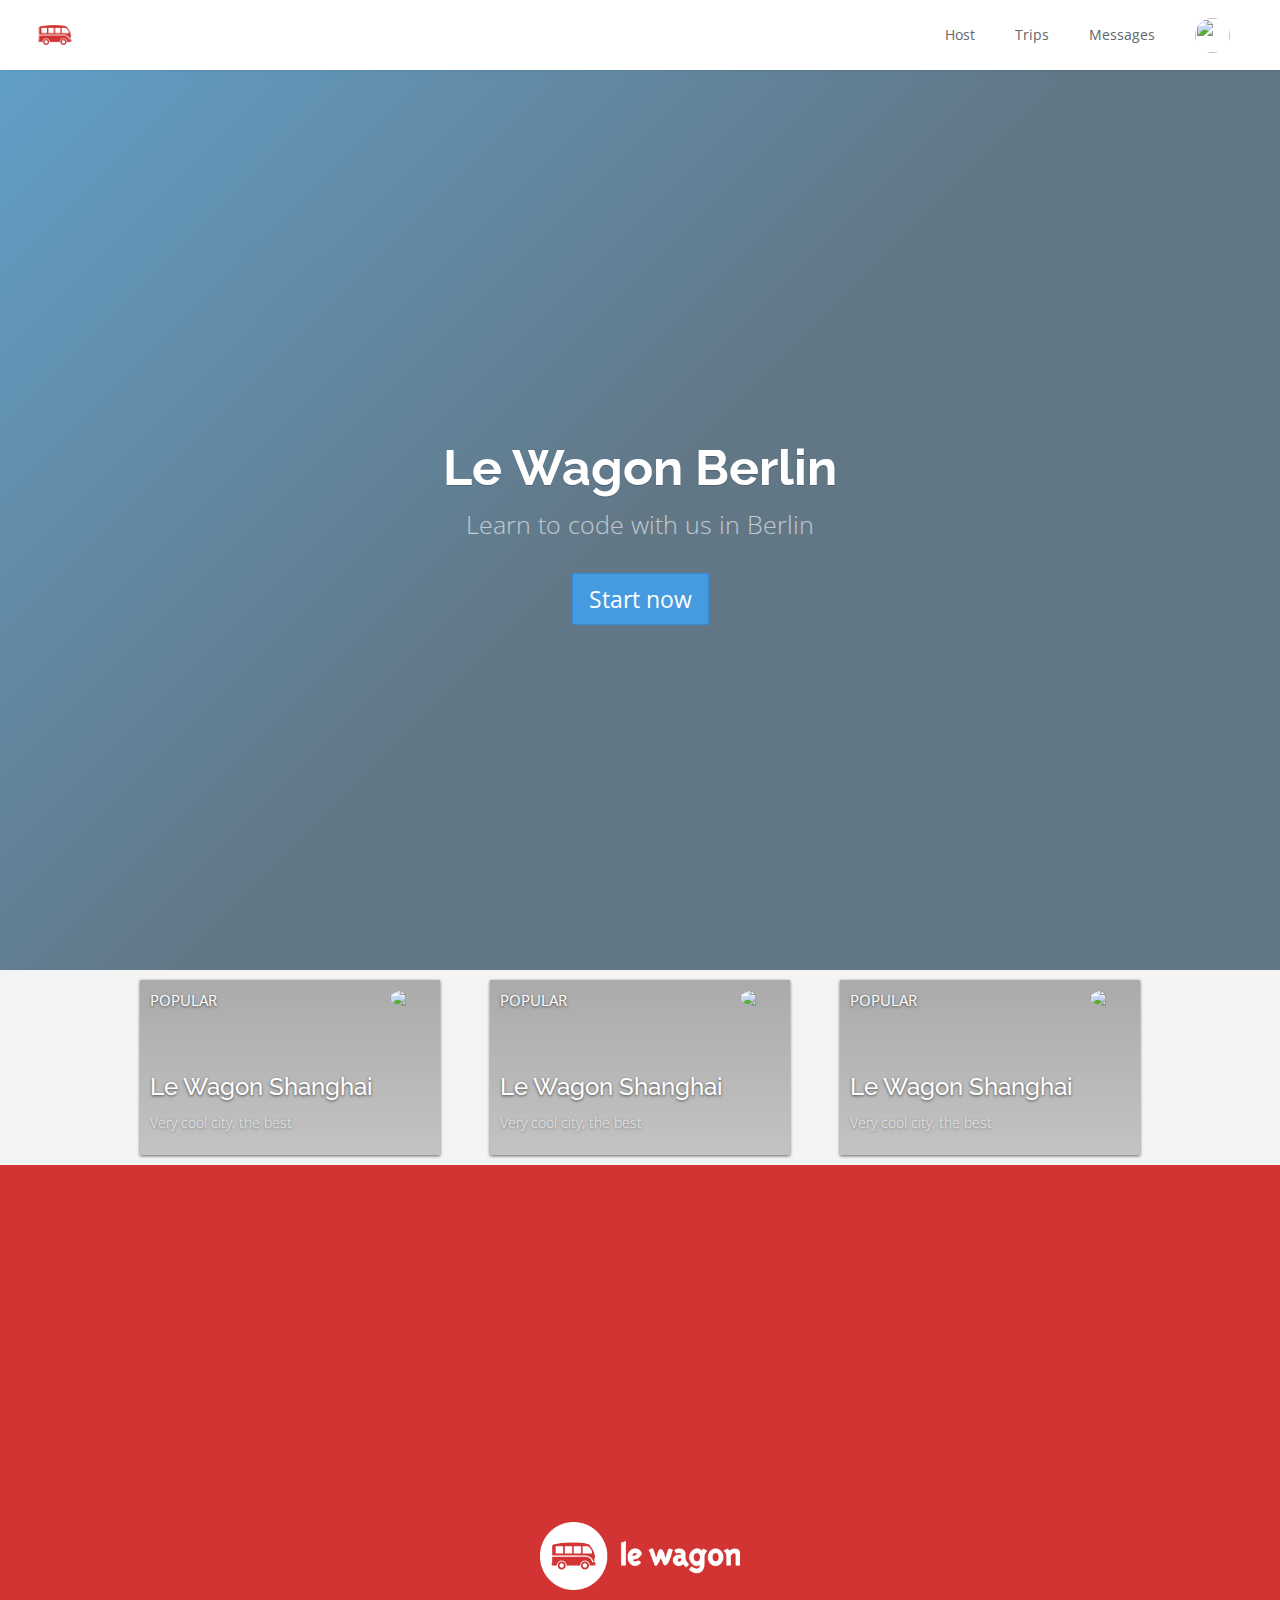
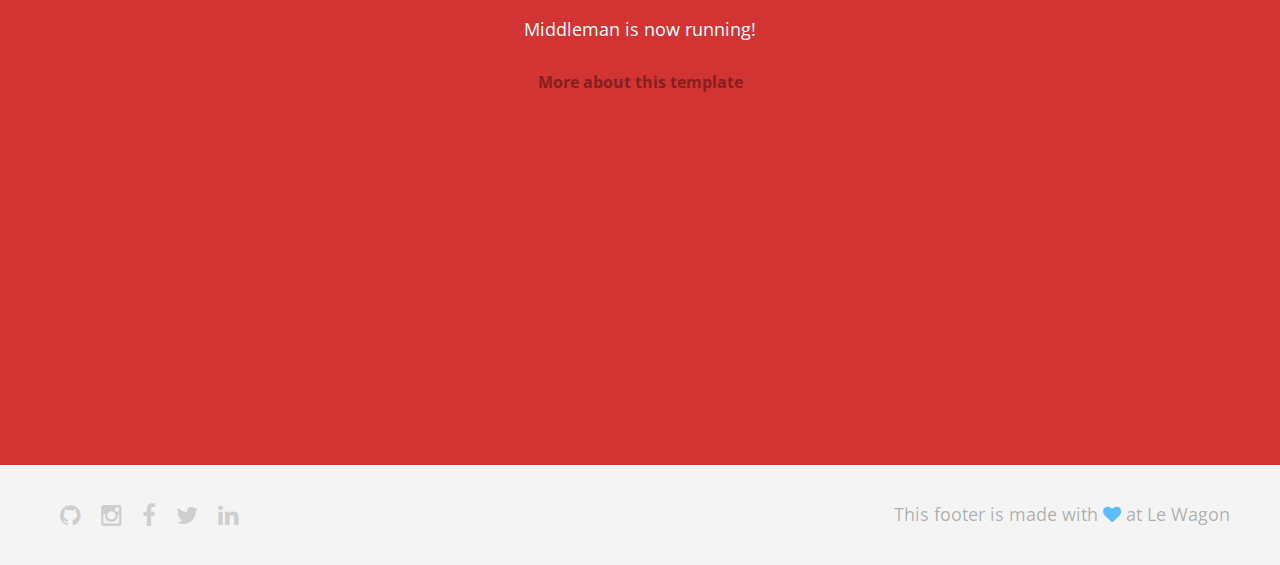
==== commit d97b91ee: "Automated commit at 2018-03-26 08:45:28 UTC by middleman-deploy 2.0.0-alpha" ====
--- a/index.html
+++ b/index.html
@@ -7,7 +7,7 @@
           content="width=device-width, initial-scale=1, shrink-to-fit=no">
     <!-- Use the title from a page's frontmatter if it has one -->
     <title>Le Wagon - Middleman</title>
-    <link href="stylesheets/application-999d4cdf.css" rel="stylesheet" />
+    <link href="stylesheets/application-acf33e64.css" rel="stylesheet" />
     <script src="javascripts/application-93de88c9.js"></script>
     <link href="images/favicon-f15af148.png" rel="icon" type="image/png" />
   </head>
@@ -59,10 +59,10 @@
   </div>
 </div>
 
-    <div class="container">
+    <div class="cards">
   <div class="row">
 
-    <div class="col-xs-12 col-sm-6 col-md-4">
+    <div class="col-xs-12 col-sm-12 col-md-4">
       <div class="card" style="background-image: linear-gradient(rgba(0,0,0,0.3), rgba(0,0,0,0.2)), url('https://kitt.lewagon.com/placeholder/cities/shanghai');">
         <div class="card-category">Popular</div>
         <div class="card-description">
@@ -74,7 +74,7 @@
       </div>
     </div>
 
-    <div class="col-xs-12 col-sm-6 col-md-4">
+    <div class="col-xs-12 col-sm-12 col-md-4">
       <div class="card" style="background-image: linear-gradient(rgba(0,0,0,0.3), rgba(0,0,0,0.2)), url('https://kitt.lewagon.com/placeholder/cities/shanghai');">
         <div class="card-category">Popular</div>
         <div class="card-description">
@@ -86,7 +86,7 @@
       </div>
     </div>
 
-    <div class="col-xs-12 col-sm-6 col-md-4">
+    <div class="col-xs-12 col-sm-12 col-md-4">
       <div class="card" style="background-image: linear-gradient(rgba(0,0,0,0.3), rgba(0,0,0,0.2)), url('https://kitt.lewagon.com/placeholder/cities/shanghai');">
         <div class="card-category">Popular</div>
         <div class="card-description">
--- a/stylesheets/application-acf33e64.css
+++ b/stylesheets/application-acf33e64.css
@@ -0,0 +1,8 @@
+@import url("https://fonts.googleapis.com/css?family=Open+Sans:400,300,700|Raleway:400,100,300,700,500");/*!
+ * Bootstrap v3.3.7 (http://getbootstrap.com)
+ * Copyright 2011-2016 Twitter, Inc.
+ * Licensed under MIT (https://github.com/twbs/bootstrap/blob/master/LICENSE)
+ *//*! normalize.css v3.0.3 | MIT License | github.com/necolas/normalize.css */html{font-family:sans-serif;-ms-text-size-adjust:100%;-webkit-text-size-adjust:100%}body{margin:0}article,aside,details,figcaption,figure,footer,header,hgroup,main,menu,nav,section,summary{display:block}audio,canvas,progress,video{display:inline-block;vertical-align:baseline}audio:not([controls]){display:none;height:0}[hidden],template{display:none}a{background-color:transparent}a:active,a:hover{outline:0}abbr[title]{border-bottom:1px dotted}b,strong{font-weight:bold}dfn{font-style:italic}h1{font-size:2em;margin:0.67em 0}mark{background:#ff0;color:#000}small{font-size:80%}sub,sup{font-size:75%;line-height:0;position:relative;vertical-align:baseline}sup{top:-0.5em}sub{bottom:-0.25em}img{border:0}svg:not(:root){overflow:hidden}figure{margin:1em 40px}hr{-webkit-box-sizing:content-box;box-sizing:content-box;height:0}pre{overflow:auto}code,kbd,pre,samp{font-family:monospace, monospace;font-size:1em}button,input,optgroup,select,textarea{color:inherit;font:inherit;margin:0}button{overflow:visible}button,select{text-transform:none}button,html input[type="button"],input[type="reset"],input[type="submit"]{-webkit-appearance:button;cursor:pointer}button[disabled],html input[disabled]{cursor:default}button::-moz-focus-inner,input::-moz-focus-inner{border:0;padding:0}input{line-height:normal}input[type="checkbox"],input[type="radio"]{-webkit-box-sizing:border-box;box-sizing:border-box;padding:0}input[type="number"]::-webkit-inner-spin-button,input[type="number"]::-webkit-outer-spin-button{height:auto}input[type="search"]{-webkit-appearance:textfield;-webkit-box-sizing:content-box;box-sizing:content-box}input[type="search"]::-webkit-search-cancel-button,input[type="search"]::-webkit-search-decoration{-webkit-appearance:none}fieldset{border:1px solid #c0c0c0;margin:0 2px;padding:0.35em 0.625em 0.75em}legend{border:0;padding:0}textarea{overflow:auto}optgroup{font-weight:bold}table{border-collapse:collapse;border-spacing:0}td,th{padding:0}/*! Source: https://github.com/h5bp/html5-boilerplate/blob/master/src/css/main.css */@media print{*,*:before,*:after{background:transparent !important;color:#000 !important;-webkit-box-shadow:none !important;box-shadow:none !important;text-shadow:none !important}a,a:visited{text-decoration:underline}a[href]:after{content:" (" attr(href) ")"}abbr[title]:after{content:" (" attr(title) ")"}a[href^="#"]:after,a[href^="javascript:"]:after{content:""}pre,blockquote{border:1px solid #999;page-break-inside:avoid}thead{display:table-header-group}tr,img{page-break-inside:avoid}img{max-width:100% !important}p,h2,h3{orphans:3;widows:3}h2,h3{page-break-after:avoid}.navbar{display:none}.btn>.caret,.dropup>.btn>.caret{border-top-color:#000 !important}.label{border:1px solid #000}.table{border-collapse:collapse !important}.table td,.table th{background-color:#fff !important}.table-bordered th,.table-bordered td{border:1px solid #ddd !important}}@font-face{font-family:'Glyphicons Halflings';src:url("../assets/bootstrap/glyphicons-halflings-regular-86b6f62b.eot");src:url("../assets/bootstrap/glyphicons-halflings-regular-86b6f62b.eot?#iefix") format("embedded-opentype"),url("../assets/bootstrap/glyphicons-halflings-regular-ca35b697.woff2") format("woff2"),url("../assets/bootstrap/glyphicons-halflings-regular-278e49a8.woff") format("woff"),url("../assets/bootstrap/glyphicons-halflings-regular-44bc1850.ttf") format("truetype"),url("../assets/bootstrap/glyphicons-halflings-regular-de51a849.svg#glyphicons_halflingsregular") format("svg")}.glyphicon{position:relative;top:1px;display:inline-block;font-family:'Glyphicons Halflings';font-style:normal;font-weight:normal;line-height:1;-webkit-font-smoothing:antialiased;-moz-osx-font-smoothing:grayscale}.glyphicon-asterisk:before{content:"\002a"}.glyphicon-plus:before{content:"\002b"}.glyphicon-euro:before,.glyphicon-eur:before{content:"\20ac"}.glyphicon-minus:before{content:"\2212"}.glyphicon-cloud:before{content:"\2601"}.glyphicon-envelope:before{content:"\2709"}.glyphicon-pencil:before{content:"\270f"}.glyphicon-glass:before{content:"\e001"}.glyphicon-music:before{content:"\e002"}.glyphicon-search:before{content:"\e003"}.glyphicon-heart:before{content:"\e005"}.glyphicon-star:before{content:"\e006"}.glyphicon-star-empty:before{content:"\e007"}.glyphicon-user:before{content:"\e008"}.glyphicon-film:before{content:"\e009"}.glyphicon-th-large:before{content:"\e010"}.glyphicon-th:before{content:"\e011"}.glyphicon-th-list:before{content:"\e012"}.glyphicon-ok:before{content:"\e013"}.glyphicon-remove:before{content:"\e014"}.glyphicon-zoom-in:before{content:"\e015"}.glyphicon-zoom-out:before{content:"\e016"}.glyphicon-off:before{content:"\e017"}.glyphicon-signal:before{content:"\e018"}.glyphicon-cog:before{content:"\e019"}.glyphicon-trash:before{content:"\e020"}.glyphicon-home:before{content:"\e021"}.glyphicon-file:before{content:"\e022"}.glyphicon-time:before{content:"\e023"}.glyphicon-road:before{content:"\e024"}.glyphicon-download-alt:before{content:"\e025"}.glyphicon-download:before{content:"\e026"}.glyphicon-upload:before{content:"\e027"}.glyphicon-inbox:before{content:"\e028"}.glyphicon-play-circle:before{content:"\e029"}.glyphicon-repeat:before{content:"\e030"}.glyphicon-refresh:before{content:"\e031"}.glyphicon-list-alt:before{content:"\e032"}.glyphicon-lock:before{content:"\e033"}.glyphicon-flag:before{content:"\e034"}.glyphicon-headphones:before{content:"\e035"}.glyphicon-volume-off:before{content:"\e036"}.glyphicon-volume-down:before{content:"\e037"}.glyphicon-volume-up:before{content:"\e038"}.glyphicon-qrcode:before{content:"\e039"}.glyphicon-barcode:before{content:"\e040"}.glyphicon-tag:before{content:"\e041"}.glyphicon-tags:before{content:"\e042"}.glyphicon-book:before{content:"\e043"}.glyphicon-bookmark:before{content:"\e044"}.glyphicon-print:before{content:"\e045"}.glyphicon-camera:before{content:"\e046"}.glyphicon-font:before{content:"\e047"}.glyphicon-bold:before{content:"\e048"}.glyphicon-italic:before{content:"\e049"}.glyphicon-text-height:before{content:"\e050"}.glyphicon-text-width:before{content:"\e051"}.glyphicon-align-left:before{content:"\e052"}.glyphicon-align-center:before{content:"\e053"}.glyphicon-align-right:before{content:"\e054"}.glyphicon-align-justify:before{content:"\e055"}.glyphicon-list:before{content:"\e056"}.glyphicon-indent-left:before{content:"\e057"}.glyphicon-indent-right:before{content:"\e058"}.glyphicon-facetime-video:before{content:"\e059"}.glyphicon-picture:before{content:"\e060"}.glyphicon-map-marker:before{content:"\e062"}.glyphicon-adjust:before{content:"\e063"}.glyphicon-tint:before{content:"\e064"}.glyphicon-edit:before{content:"\e065"}.glyphicon-share:before{content:"\e066"}.glyphicon-check:before{content:"\e067"}.glyphicon-move:before{content:"\e068"}.glyphicon-step-backward:before{content:"\e069"}.glyphicon-fast-backward:before{content:"\e070"}.glyphicon-backward:before{content:"\e071"}.glyphicon-play:before{content:"\e072"}.glyphicon-pause:before{content:"\e073"}.glyphicon-stop:before{content:"\e074"}.glyphicon-forward:before{content:"\e075"}.glyphicon-fast-forward:before{content:"\e076"}.glyphicon-step-forward:before{content:"\e077"}.glyphicon-eject:before{content:"\e078"}.glyphicon-chevron-left:before{content:"\e079"}.glyphicon-chevron-right:before{content:"\e080"}.glyphicon-plus-sign:before{content:"\e081"}.glyphicon-minus-sign:before{content:"\e082"}.glyphicon-remove-sign:before{content:"\e083"}.glyphicon-ok-sign:before{content:"\e084"}.glyphicon-question-sign:before{content:"\e085"}.glyphicon-info-sign:before{content:"\e086"}.glyphicon-screenshot:before{content:"\e087"}.glyphicon-remove-circle:before{content:"\e088"}.glyphicon-ok-circle:before{content:"\e089"}.glyphicon-ban-circle:before{content:"\e090"}.glyphicon-arrow-left:before{content:"\e091"}.glyphicon-arrow-right:before{content:"\e092"}.glyphicon-arrow-up:before{content:"\e093"}.glyphicon-arrow-down:before{content:"\e094"}.glyphicon-share-alt:before{content:"\e095"}.glyphicon-resize-full:before{content:"\e096"}.glyphicon-resize-small:before{content:"\e097"}.glyphicon-exclamation-sign:before{content:"\e101"}.glyphicon-gift:before{content:"\e102"}.glyphicon-leaf:before{content:"\e103"}.glyphicon-fire:before{content:"\e104"}.glyphicon-eye-open:before{content:"\e105"}.glyphicon-eye-close:before{content:"\e106"}.glyphicon-warning-sign:before{content:"\e107"}.glyphicon-plane:before{content:"\e108"}.glyphicon-calendar:before{content:"\e109"}.glyphicon-random:before{content:"\e110"}.glyphicon-comment:before{content:"\e111"}.glyphicon-magnet:before{content:"\e112"}.glyphicon-chevron-up:before{content:"\e113"}.glyphicon-chevron-down:before{content:"\e114"}.glyphicon-retweet:before{content:"\e115"}.glyphicon-shopping-cart:before{content:"\e116"}.glyphicon-folder-close:before{content:"\e117"}.glyphicon-folder-open:before{content:"\e118"}.glyphicon-resize-vertical:before{content:"\e119"}.glyphicon-resize-horizontal:before{content:"\e120"}.glyphicon-hdd:before{content:"\e121"}.glyphicon-bullhorn:before{content:"\e122"}.glyphicon-bell:before{content:"\e123"}.glyphicon-certificate:before{content:"\e124"}.glyphicon-thumbs-up:before{content:"\e125"}.glyphicon-thumbs-down:before{content:"\e126"}.glyphicon-hand-right:before{content:"\e127"}.glyphicon-hand-left:before{content:"\e128"}.glyphicon-hand-up:before{content:"\e129"}.glyphicon-hand-down:before{content:"\e130"}.glyphicon-circle-arrow-right:before{content:"\e131"}.glyphicon-circle-arrow-left:before{content:"\e132"}.glyphicon-circle-arrow-up:before{content:"\e133"}.glyphicon-circle-arrow-down:before{content:"\e134"}.glyphicon-globe:before{content:"\e135"}.glyphicon-wrench:before{content:"\e136"}.glyphicon-tasks:before{content:"\e137"}.glyphicon-filter:before{content:"\e138"}.glyphicon-briefcase:before{content:"\e139"}.glyphicon-fullscreen:before{content:"\e140"}.glyphicon-dashboard:before{content:"\e141"}.glyphicon-paperclip:before{content:"\e142"}.glyphicon-heart-empty:before{content:"\e143"}.glyphicon-link:before{content:"\e144"}.glyphicon-phone:before{content:"\e145"}.glyphicon-pushpin:before{content:"\e146"}.glyphicon-usd:before{content:"\e148"}.glyphicon-gbp:before{content:"\e149"}.glyphicon-sort:before{content:"\e150"}.glyphicon-sort-by-alphabet:before{content:"\e151"}.glyphicon-sort-by-alphabet-alt:before{content:"\e152"}.glyphicon-sort-by-order:before{content:"\e153"}.glyphicon-sort-by-order-alt:before{content:"\e154"}.glyphicon-sort-by-attributes:before{content:"\e155"}.glyphicon-sort-by-attributes-alt:before{content:"\e156"}.glyphicon-unchecked:before{content:"\e157"}.glyphicon-expand:before{content:"\e158"}.glyphicon-collapse-down:before{content:"\e159"}.glyphicon-collapse-up:before{content:"\e160"}.glyphicon-log-in:before{content:"\e161"}.glyphicon-flash:before{content:"\e162"}.glyphicon-log-out:before{content:"\e163"}.glyphicon-new-window:before{content:"\e164"}.glyphicon-record:before{content:"\e165"}.glyphicon-save:before{content:"\e166"}.glyphicon-open:before{content:"\e167"}.glyphicon-saved:before{content:"\e168"}.glyphicon-import:before{content:"\e169"}.glyphicon-export:before{content:"\e170"}.glyphicon-send:before{content:"\e171"}.glyphicon-floppy-disk:before{content:"\e172"}.glyphicon-floppy-saved:before{content:"\e173"}.glyphicon-floppy-remove:before{content:"\e174"}.glyphicon-floppy-save:before{content:"\e175"}.glyphicon-floppy-open:before{content:"\e176"}.glyphicon-credit-card:before{content:"\e177"}.glyphicon-transfer:before{content:"\e178"}.glyphicon-cutlery:before{content:"\e179"}.glyphicon-header:before{content:"\e180"}.glyphicon-compressed:before{content:"\e181"}.glyphicon-earphone:before{content:"\e182"}.glyphicon-phone-alt:before{content:"\e183"}.glyphicon-tower:before{content:"\e184"}.glyphicon-stats:before{content:"\e185"}.glyphicon-sd-video:before{content:"\e186"}.glyphicon-hd-video:before{content:"\e187"}.glyphicon-subtitles:before{content:"\e188"}.glyphicon-sound-stereo:before{content:"\e189"}.glyphicon-sound-dolby:before{content:"\e190"}.glyphicon-sound-5-1:before{content:"\e191"}.glyphicon-sound-6-1:before{content:"\e192"}.glyphicon-sound-7-1:before{content:"\e193"}.glyphicon-copyright-mark:before{content:"\e194"}.glyphicon-registration-mark:before{content:"\e195"}.glyphicon-cloud-download:before{content:"\e197"}.glyphicon-cloud-upload:before{content:"\e198"}.glyphicon-tree-conifer:before{content:"\e199"}.glyphicon-tree-deciduous:before{content:"\e200"}.glyphicon-cd:before{content:"\e201"}.glyphicon-save-file:before{content:"\e202"}.glyphicon-open-file:before{content:"\e203"}.glyphicon-level-up:before{content:"\e204"}.glyphicon-copy:before{content:"\e205"}.glyphicon-paste:before{content:"\e206"}.glyphicon-alert:before{content:"\e209"}.glyphicon-equalizer:before{content:"\e210"}.glyphicon-king:before{content:"\e211"}.glyphicon-queen:before{content:"\e212"}.glyphicon-pawn:before{content:"\e213"}.glyphicon-bishop:before{content:"\e214"}.glyphicon-knight:before{content:"\e215"}.glyphicon-baby-formula:before{content:"\e216"}.glyphicon-tent:before{content:"\26fa"}.glyphicon-blackboard:before{content:"\e218"}.glyphicon-bed:before{content:"\e219"}.glyphicon-apple:before{content:"\f8ff"}.glyphicon-erase:before{content:"\e221"}.glyphicon-hourglass:before{content:"\231b"}.glyphicon-lamp:before{content:"\e223"}.glyphicon-duplicate:before{content:"\e224"}.glyphicon-piggy-bank:before{content:"\e225"}.glyphicon-scissors:before{content:"\e226"}.glyphicon-bitcoin:before{content:"\e227"}.glyphicon-btc:before{content:"\e227"}.glyphicon-xbt:before{content:"\e227"}.glyphicon-yen:before{content:"\00a5"}.glyphicon-jpy:before{content:"\00a5"}.glyphicon-ruble:before{content:"\20bd"}.glyphicon-rub:before{content:"\20bd"}.glyphicon-scale:before{content:"\e230"}.glyphicon-ice-lolly:before{content:"\e231"}.glyphicon-ice-lolly-tasted:before{content:"\e232"}.glyphicon-education:before{content:"\e233"}.glyphicon-option-horizontal:before{content:"\e234"}.glyphicon-option-vertical:before{content:"\e235"}.glyphicon-menu-hamburger:before{content:"\e236"}.glyphicon-modal-window:before{content:"\e237"}.glyphicon-oil:before{content:"\e238"}.glyphicon-grain:before{content:"\e239"}.glyphicon-sunglasses:before{content:"\e240"}.glyphicon-text-size:before{content:"\e241"}.glyphicon-text-color:before{content:"\e242"}.glyphicon-text-background:before{content:"\e243"}.glyphicon-object-align-top:before{content:"\e244"}.glyphicon-object-align-bottom:before{content:"\e245"}.glyphicon-object-align-horizontal:before{content:"\e246"}.glyphicon-object-align-left:before{content:"\e247"}.glyphicon-object-align-vertical:before{content:"\e248"}.glyphicon-object-align-right:before{content:"\e249"}.glyphicon-triangle-right:before{content:"\e250"}.glyphicon-triangle-left:before{content:"\e251"}.glyphicon-triangle-bottom:before{content:"\e252"}.glyphicon-triangle-top:before{content:"\e253"}.glyphicon-console:before{content:"\e254"}.glyphicon-superscript:before{content:"\e255"}.glyphicon-subscript:before{content:"\e256"}.glyphicon-menu-left:before{content:"\e257"}.glyphicon-menu-right:before{content:"\e258"}.glyphicon-menu-down:before{content:"\e259"}.glyphicon-menu-up:before{content:"\e260"}*{-webkit-box-sizing:border-box;box-sizing:border-box}*:before,*:after{-webkit-box-sizing:border-box;box-sizing:border-box}html{font-size:10px;-webkit-tap-highlight-color:transparent}body{font-family:"Open Sans", "Helvetica", "sans-serif";font-size:18px;line-height:1.42857143;color:#333333;background-color:#F4F4F4}input,button,select,textarea{font-family:inherit;font-size:inherit;line-height:inherit}a{color:#469AE0;text-decoration:none}a:hover,a:focus{color:#1f74ba;text-decoration:underline}a:focus{outline:5px auto -webkit-focus-ring-color;outline-offset:-2px}figure{margin:0}img{vertical-align:middle}.img-responsive{display:block;max-width:100%;height:auto}.img-rounded{border-radius:2px}.img-thumbnail{padding:4px;line-height:1.42857143;background-color:#F4F4F4;border:1px solid #ddd;border-radius:2px;-webkit-transition:all 0.2s ease-in-out;transition:all 0.2s ease-in-out;display:inline-block;max-width:100%;height:auto}.img-circle{border-radius:50%}hr{margin-top:25px;margin-bottom:25px;border:0;border-top:1px solid #eeeeee}.sr-only{position:absolute;width:1px;height:1px;margin:-1px;padding:0;overflow:hidden;clip:rect(0, 0, 0, 0);border:0}.sr-only-focusable:active,.sr-only-focusable:focus{position:static;width:auto;height:auto;margin:0;overflow:visible;clip:auto}[role="button"]{cursor:pointer}h1,h2,h3,h4,h5,h6,.h1,.h2,.h3,.h4,.h5,.h6{font-family:"Raleway", "Helvetica", "sans-serif";font-weight:500;line-height:1.1;color:inherit}h1 small,h1 .small,h2 small,h2 .small,h3 small,h3 .small,h4 small,h4 .small,h5 small,h5 .small,h6 small,h6 .small,.h1 small,.h1 .small,.h2 small,.h2 .small,.h3 small,.h3 .small,.h4 small,.h4 .small,.h5 small,.h5 .small,.h6 small,.h6 .small{font-weight:normal;line-height:1;color:#777777}h1,.h1,h2,.h2,h3,.h3{margin-top:25px;margin-bottom:12.5px}h1 small,h1 .small,.h1 small,.h1 .small,h2 small,h2 .small,.h2 small,.h2 .small,h3 small,h3 .small,.h3 small,.h3 .small{font-size:65%}h4,.h4,h5,.h5,h6,.h6{margin-top:12.5px;margin-bottom:12.5px}h4 small,h4 .small,.h4 small,.h4 .small,h5 small,h5 .small,.h5 small,.h5 .small,h6 small,h6 .small,.h6 small,.h6 .small{font-size:75%}h1,.h1{font-size:46px}h2,.h2{font-size:38px}h3,.h3{font-size:31px}h4,.h4{font-size:23px}h5,.h5{font-size:18px}h6,.h6{font-size:16px}p{margin:0 0 12.5px}.lead{margin-bottom:25px;font-size:20px;font-weight:300;line-height:1.4}@media (min-width: 768px){.lead{font-size:27px}}small,.small{font-size:88%}mark,.mark{background-color:#fcf8e3;padding:.2em}.text-left{text-align:left}.text-right{text-align:right}.text-center{text-align:center}.text-justify{text-align:justify}.text-nowrap{white-space:nowrap}.text-lowercase{text-transform:lowercase}.text-uppercase,.initialism{text-transform:uppercase}.text-capitalize{text-transform:capitalize}.text-muted{color:#777777}.text-primary{color:#469AE0}a.text-primary:hover,a.text-primary:focus{color:#2381d0}.text-success{color:#3c763d}a.text-success:hover,a.text-success:focus{color:#2b542c}.text-info{color:#31708f}a.text-info:hover,a.text-info:focus{color:#245269}.text-warning{color:#8a6d3b}a.text-warning:hover,a.text-warning:focus{color:#66512c}.text-danger{color:#a94442}a.text-danger:hover,a.text-danger:focus{color:#843534}.bg-primary{color:#fff}.bg-primary{background-color:#469AE0}a.bg-primary:hover,a.bg-primary:focus{background-color:#2381d0}.bg-success{background-color:#dff0d8}a.bg-success:hover,a.bg-success:focus{background-color:#c1e2b3}.bg-info{background-color:#d9edf7}a.bg-info:hover,a.bg-info:focus{background-color:#afd9ee}.bg-warning{background-color:#fcf8e3}a.bg-warning:hover,a.bg-warning:focus{background-color:#f7ecb5}.bg-danger{background-color:#f2dede}a.bg-danger:hover,a.bg-danger:focus{background-color:#e4b9b9}.page-header{padding-bottom:11.5px;margin:50px 0 25px;border-bottom:1px solid #eeeeee}ul,ol{margin-top:0;margin-bottom:12.5px}ul ul,ul ol,ol ul,ol ol{margin-bottom:0}.list-unstyled{padding-left:0;list-style:none}.list-inline{padding-left:0;list-style:none;margin-left:-5px}.list-inline>li{display:inline-block;padding-left:5px;padding-right:5px}dl{margin-top:0;margin-bottom:25px}dt,dd{line-height:1.42857143}dt{font-weight:bold}dd{margin-left:0}.dl-horizontal dd:before,.dl-horizontal dd:after{content:" ";display:table}.dl-horizontal dd:after{clear:both}@media (min-width: 768px){.dl-horizontal dt{float:left;width:160px;clear:left;text-align:right;overflow:hidden;text-overflow:ellipsis;white-space:nowrap}.dl-horizontal dd{margin-left:180px}}abbr[title],abbr[data-original-title]{cursor:help;border-bottom:1px dotted #777777}.initialism{font-size:90%}blockquote{padding:12.5px 25px;margin:0 0 25px;font-size:22.5px;border-left:5px solid #eeeeee}blockquote p:last-child,blockquote ul:last-child,blockquote ol:last-child{margin-bottom:0}blockquote footer,blockquote small,blockquote .small{display:block;font-size:80%;line-height:1.42857143;color:#777777}blockquote footer:before,blockquote small:before,blockquote .small:before{content:'\2014 \00A0'}.blockquote-reverse,blockquote.pull-right{padding-right:15px;padding-left:0;border-right:5px solid #eeeeee;border-left:0;text-align:right}.blockquote-reverse footer:before,.blockquote-reverse small:before,.blockquote-reverse .small:before,blockquote.pull-right footer:before,blockquote.pull-right small:before,blockquote.pull-right .small:before{content:''}.blockquote-reverse footer:after,.blockquote-reverse small:after,.blockquote-reverse .small:after,blockquote.pull-right footer:after,blockquote.pull-right small:after,blockquote.pull-right .small:after{content:'\00A0 \2014'}address{margin-bottom:25px;font-style:normal;line-height:1.42857143}code,kbd,pre,samp{font-family:Menlo, Monaco, Consolas, "Courier New", monospace}code{padding:2px 4px;font-size:90%;color:#c7254e;background-color:#f9f2f4;border-radius:2px}kbd{padding:2px 4px;font-size:90%;color:#fff;background-color:#333;border-radius:2px;-webkit-box-shadow:inset 0 -1px 0 rgba(0,0,0,0.25);box-shadow:inset 0 -1px 0 rgba(0,0,0,0.25)}kbd kbd{padding:0;font-size:100%;font-weight:bold;-webkit-box-shadow:none;box-shadow:none}pre{display:block;padding:12px;margin:0 0 12.5px;font-size:17px;line-height:1.42857143;word-break:break-all;word-wrap:break-word;color:#333333;background-color:#f5f5f5;border:1px solid #ccc;border-radius:2px}pre code{padding:0;font-size:inherit;color:inherit;white-space:pre-wrap;background-color:transparent;border-radius:0}.pre-scrollable{max-height:340px;overflow-y:scroll}.container{margin-right:auto;margin-left:auto;padding-left:15px;padding-right:15px}.container:before,.container:after{content:" ";display:table}.container:after{clear:both}@media (min-width: 768px){.container{width:750px}}@media (min-width: 992px){.container{width:970px}}@media (min-width: 1200px){.container{width:1170px}}.container-fluid{margin-right:auto;margin-left:auto;padding-left:15px;padding-right:15px}.container-fluid:before,.container-fluid:after{content:" ";display:table}.container-fluid:after{clear:both}.row{margin-left:-15px;margin-right:-15px}.row:before,.row:after{content:" ";display:table}.row:after{clear:both}.col-xs-1,.col-sm-1,.col-md-1,.col-lg-1,.col-xs-2,.col-sm-2,.col-md-2,.col-lg-2,.col-xs-3,.col-sm-3,.col-md-3,.col-lg-3,.col-xs-4,.col-sm-4,.col-md-4,.col-lg-4,.col-xs-5,.col-sm-5,.col-md-5,.col-lg-5,.col-xs-6,.col-sm-6,.col-md-6,.col-lg-6,.col-xs-7,.col-sm-7,.col-md-7,.col-lg-7,.col-xs-8,.col-sm-8,.col-md-8,.col-lg-8,.col-xs-9,.col-sm-9,.col-md-9,.col-lg-9,.col-xs-10,.col-sm-10,.col-md-10,.col-lg-10,.col-xs-11,.col-sm-11,.col-md-11,.col-lg-11,.col-xs-12,.col-sm-12,.col-md-12,.col-lg-12{position:relative;min-height:1px;padding-left:15px;padding-right:15px}.col-xs-1,.col-xs-2,.col-xs-3,.col-xs-4,.col-xs-5,.col-xs-6,.col-xs-7,.col-xs-8,.col-xs-9,.col-xs-10,.col-xs-11,.col-xs-12{float:left}.col-xs-1{width:8.33333333%}.col-xs-2{width:16.66666667%}.col-xs-3{width:25%}.col-xs-4{width:33.33333333%}.col-xs-5{width:41.66666667%}.col-xs-6{width:50%}.col-xs-7{width:58.33333333%}.col-xs-8{width:66.66666667%}.col-xs-9{width:75%}.col-xs-10{width:83.33333333%}.col-xs-11{width:91.66666667%}.col-xs-12{width:100%}.col-xs-pull-0{right:auto}.col-xs-pull-1{right:8.33333333%}.col-xs-pull-2{right:16.66666667%}.col-xs-pull-3{right:25%}.col-xs-pull-4{right:33.33333333%}.col-xs-pull-5{right:41.66666667%}.col-xs-pull-6{right:50%}.col-xs-pull-7{right:58.33333333%}.col-xs-pull-8{right:66.66666667%}.col-xs-pull-9{right:75%}.col-xs-pull-10{right:83.33333333%}.col-xs-pull-11{right:91.66666667%}.col-xs-pull-12{right:100%}.col-xs-push-0{left:auto}.col-xs-push-1{left:8.33333333%}.col-xs-push-2{left:16.66666667%}.col-xs-push-3{left:25%}.col-xs-push-4{left:33.33333333%}.col-xs-push-5{left:41.66666667%}.col-xs-push-6{left:50%}.col-xs-push-7{left:58.33333333%}.col-xs-push-8{left:66.66666667%}.col-xs-push-9{left:75%}.col-xs-push-10{left:83.33333333%}.col-xs-push-11{left:91.66666667%}.col-xs-push-12{left:100%}.col-xs-offset-0{margin-left:0%}.col-xs-offset-1{margin-left:8.33333333%}.col-xs-offset-2{margin-left:16.66666667%}.col-xs-offset-3{margin-left:25%}.col-xs-offset-4{margin-left:33.33333333%}.col-xs-offset-5{margin-left:41.66666667%}.col-xs-offset-6{margin-left:50%}.col-xs-offset-7{margin-left:58.33333333%}.col-xs-offset-8{margin-left:66.66666667%}.col-xs-offset-9{margin-left:75%}.col-xs-offset-10{margin-left:83.33333333%}.col-xs-offset-11{margin-left:91.66666667%}.col-xs-offset-12{margin-left:100%}@media (min-width: 768px){.col-sm-1,.col-sm-2,.col-sm-3,.col-sm-4,.col-sm-5,.col-sm-6,.col-sm-7,.col-sm-8,.col-sm-9,.col-sm-10,.col-sm-11,.col-sm-12{float:left}.col-sm-1{width:8.33333333%}.col-sm-2{width:16.66666667%}.col-sm-3{width:25%}.col-sm-4{width:33.33333333%}.col-sm-5{width:41.66666667%}.col-sm-6{width:50%}.col-sm-7{width:58.33333333%}.col-sm-8{width:66.66666667%}.col-sm-9{width:75%}.col-sm-10{width:83.33333333%}.col-sm-11{width:91.66666667%}.col-sm-12{width:100%}.col-sm-pull-0{right:auto}.col-sm-pull-1{right:8.33333333%}.col-sm-pull-2{right:16.66666667%}.col-sm-pull-3{right:25%}.col-sm-pull-4{right:33.33333333%}.col-sm-pull-5{right:41.66666667%}.col-sm-pull-6{right:50%}.col-sm-pull-7{right:58.33333333%}.col-sm-pull-8{right:66.66666667%}.col-sm-pull-9{right:75%}.col-sm-pull-10{right:83.33333333%}.col-sm-pull-11{right:91.66666667%}.col-sm-pull-12{right:100%}.col-sm-push-0{left:auto}.col-sm-push-1{left:8.33333333%}.col-sm-push-2{left:16.66666667%}.col-sm-push-3{left:25%}.col-sm-push-4{left:33.33333333%}.col-sm-push-5{left:41.66666667%}.col-sm-push-6{left:50%}.col-sm-push-7{left:58.33333333%}.col-sm-push-8{left:66.66666667%}.col-sm-push-9{left:75%}.col-sm-push-10{left:83.33333333%}.col-sm-push-11{left:91.66666667%}.col-sm-push-12{left:100%}.col-sm-offset-0{margin-left:0%}.col-sm-offset-1{margin-left:8.33333333%}.col-sm-offset-2{margin-left:16.66666667%}.col-sm-offset-3{margin-left:25%}.col-sm-offset-4{margin-left:33.33333333%}.col-sm-offset-5{margin-left:41.66666667%}.col-sm-offset-6{margin-left:50%}.col-sm-offset-7{margin-left:58.33333333%}.col-sm-offset-8{margin-left:66.66666667%}.col-sm-offset-9{margin-left:75%}.col-sm-offset-10{margin-left:83.33333333%}.col-sm-offset-11{margin-left:91.66666667%}.col-sm-offset-12{margin-left:100%}}@media (min-width: 992px){.col-md-1,.col-md-2,.col-md-3,.col-md-4,.col-md-5,.col-md-6,.col-md-7,.col-md-8,.col-md-9,.col-md-10,.col-md-11,.col-md-12{float:left}.col-md-1{width:8.33333333%}.col-md-2{width:16.66666667%}.col-md-3{width:25%}.col-md-4{width:33.33333333%}.col-md-5{width:41.66666667%}.col-md-6{width:50%}.col-md-7{width:58.33333333%}.col-md-8{width:66.66666667%}.col-md-9{width:75%}.col-md-10{width:83.33333333%}.col-md-11{width:91.66666667%}.col-md-12{width:100%}.col-md-pull-0{right:auto}.col-md-pull-1{right:8.33333333%}.col-md-pull-2{right:16.66666667%}.col-md-pull-3{right:25%}.col-md-pull-4{right:33.33333333%}.col-md-pull-5{right:41.66666667%}.col-md-pull-6{right:50%}.col-md-pull-7{right:58.33333333%}.col-md-pull-8{right:66.66666667%}.col-md-pull-9{right:75%}.col-md-pull-10{right:83.33333333%}.col-md-pull-11{right:91.66666667%}.col-md-pull-12{right:100%}.col-md-push-0{left:auto}.col-md-push-1{left:8.33333333%}.col-md-push-2{left:16.66666667%}.col-md-push-3{left:25%}.col-md-push-4{left:33.33333333%}.col-md-push-5{left:41.66666667%}.col-md-push-6{left:50%}.col-md-push-7{left:58.33333333%}.col-md-push-8{left:66.66666667%}.col-md-push-9{left:75%}.col-md-push-10{left:83.33333333%}.col-md-push-11{left:91.66666667%}.col-md-push-12{left:100%}.col-md-offset-0{margin-left:0%}.col-md-offset-1{margin-left:8.33333333%}.col-md-offset-2{margin-left:16.66666667%}.col-md-offset-3{margin-left:25%}.col-md-offset-4{margin-left:33.33333333%}.col-md-offset-5{margin-left:41.66666667%}.col-md-offset-6{margin-left:50%}.col-md-offset-7{margin-left:58.33333333%}.col-md-offset-8{margin-left:66.66666667%}.col-md-offset-9{margin-left:75%}.col-md-offset-10{margin-left:83.33333333%}.col-md-offset-11{margin-left:91.66666667%}.col-md-offset-12{margin-left:100%}}@media (min-width: 1200px){.col-lg-1,.col-lg-2,.col-lg-3,.col-lg-4,.col-lg-5,.col-lg-6,.col-lg-7,.col-lg-8,.col-lg-9,.col-lg-10,.col-lg-11,.col-lg-12{float:left}.col-lg-1{width:8.33333333%}.col-lg-2{width:16.66666667%}.col-lg-3{width:25%}.col-lg-4{width:33.33333333%}.col-lg-5{width:41.66666667%}.col-lg-6{width:50%}.col-lg-7{width:58.33333333%}.col-lg-8{width:66.66666667%}.col-lg-9{width:75%}.col-lg-10{width:83.33333333%}.col-lg-11{width:91.66666667%}.col-lg-12{width:100%}.col-lg-pull-0{right:auto}.col-lg-pull-1{right:8.33333333%}.col-lg-pull-2{right:16.66666667%}.col-lg-pull-3{right:25%}.col-lg-pull-4{right:33.33333333%}.col-lg-pull-5{right:41.66666667%}.col-lg-pull-6{right:50%}.col-lg-pull-7{right:58.33333333%}.col-lg-pull-8{right:66.66666667%}.col-lg-pull-9{right:75%}.col-lg-pull-10{right:83.33333333%}.col-lg-pull-11{right:91.66666667%}.col-lg-pull-12{right:100%}.col-lg-push-0{left:auto}.col-lg-push-1{left:8.33333333%}.col-lg-push-2{left:16.66666667%}.col-lg-push-3{left:25%}.col-lg-push-4{left:33.33333333%}.col-lg-push-5{left:41.66666667%}.col-lg-push-6{left:50%}.col-lg-push-7{left:58.33333333%}.col-lg-push-8{left:66.66666667%}.col-lg-push-9{left:75%}.col-lg-push-10{left:83.33333333%}.col-lg-push-11{left:91.66666667%}.col-lg-push-12{left:100%}.col-lg-offset-0{margin-left:0%}.col-lg-offset-1{margin-left:8.33333333%}.col-lg-offset-2{margin-left:16.66666667%}.col-lg-offset-3{margin-left:25%}.col-lg-offset-4{margin-left:33.33333333%}.col-lg-offset-5{margin-left:41.66666667%}.col-lg-offset-6{margin-left:50%}.col-lg-offset-7{margin-left:58.33333333%}.col-lg-offset-8{margin-left:66.66666667%}.col-lg-offset-9{margin-left:75%}.col-lg-offset-10{margin-left:83.33333333%}.col-lg-offset-11{margin-left:91.66666667%}.col-lg-offset-12{margin-left:100%}}table{background-color:transparent}caption{padding-top:8px;padding-bottom:8px;color:#777777;text-align:left}th{text-align:left}.table{width:100%;max-width:100%;margin-bottom:25px}.table>thead>tr>th,.table>thead>tr>td,.table>tbody>tr>th,.table>tbody>tr>td,.table>tfoot>tr>th,.table>tfoot>tr>td{padding:8px;line-height:1.42857143;vertical-align:top;border-top:1px solid #ddd}.table>thead>tr>th{vertical-align:bottom;border-bottom:2px solid #ddd}.table>caption+thead>tr:first-child>th,.table>caption+thead>tr:first-child>td,.table>colgroup+thead>tr:first-child>th,.table>colgroup+thead>tr:first-child>td,.table>thead:first-child>tr:first-child>th,.table>thead:first-child>tr:first-child>td{border-top:0}.table>tbody+tbody{border-top:2px solid #ddd}.table .table{background-color:#F4F4F4}.table-condensed>thead>tr>th,.table-condensed>thead>tr>td,.table-condensed>tbody>tr>th,.table-condensed>tbody>tr>td,.table-condensed>tfoot>tr>th,.table-condensed>tfoot>tr>td{padding:5px}.table-bordered{border:1px solid #ddd}.table-bordered>thead>tr>th,.table-bordered>thead>tr>td,.table-bordered>tbody>tr>th,.table-bordered>tbody>tr>td,.table-bordered>tfoot>tr>th,.table-bordered>tfoot>tr>td{border:1px solid #ddd}.table-bordered>thead>tr>th,.table-bordered>thead>tr>td{border-bottom-width:2px}.table-striped>tbody>tr:nth-of-type(odd){background-color:#f9f9f9}.table-hover>tbody>tr:hover{background-color:#f5f5f5}table col[class*="col-"]{position:static;float:none;display:table-column}table td[class*="col-"],table th[class*="col-"]{position:static;float:none;display:table-cell}.table>thead>tr>td.active,.table>thead>tr>th.active,.table>thead>tr.active>td,.table>thead>tr.active>th,.table>tbody>tr>td.active,.table>tbody>tr>th.active,.table>tbody>tr.active>td,.table>tbody>tr.active>th,.table>tfoot>tr>td.active,.table>tfoot>tr>th.active,.table>tfoot>tr.active>td,.table>tfoot>tr.active>th{background-color:#f5f5f5}.table-hover>tbody>tr>td.active:hover,.table-hover>tbody>tr>th.active:hover,.table-hover>tbody>tr.active:hover>td,.table-hover>tbody>tr:hover>.active,.table-hover>tbody>tr.active:hover>th{background-color:#e8e8e8}.table>thead>tr>td.success,.table>thead>tr>th.success,.table>thead>tr.success>td,.table>thead>tr.success>th,.table>tbody>tr>td.success,.table>tbody>tr>th.success,.table>tbody>tr.success>td,.table>tbody>tr.success>th,.table>tfoot>tr>td.success,.table>tfoot>tr>th.success,.table>tfoot>tr.success>td,.table>tfoot>tr.success>th{background-color:#dff0d8}.table-hover>tbody>tr>td.success:hover,.table-hover>tbody>tr>th.success:hover,.table-hover>tbody>tr.success:hover>td,.table-hover>tbody>tr:hover>.success,.table-hover>tbody>tr.success:hover>th{background-color:#d0e9c6}.table>thead>tr>td.info,.table>thead>tr>th.info,.table>thead>tr.info>td,.table>thead>tr.info>th,.table>tbody>tr>td.info,.table>tbody>tr>th.info,.table>tbody>tr.info>td,.table>tbody>tr.info>th,.table>tfoot>tr>td.info,.table>tfoot>tr>th.info,.table>tfoot>tr.info>td,.table>tfoot>tr.info>th{background-color:#d9edf7}.table-hover>tbody>tr>td.info:hover,.table-hover>tbody>tr>th.info:hover,.table-hover>tbody>tr.info:hover>td,.table-hover>tbody>tr:hover>.info,.table-hover>tbody>tr.info:hover>th{background-color:#c4e3f3}.table>thead>tr>td.warning,.table>thead>tr>th.warning,.table>thead>tr.warning>td,.table>thead>tr.warning>th,.table>tbody>tr>td.warning,.table>tbody>tr>th.warning,.table>tbody>tr.warning>td,.table>tbody>tr.warning>th,.table>tfoot>tr>td.warning,.table>tfoot>tr>th.warning,.table>tfoot>tr.warning>td,.table>tfoot>tr.warning>th{background-color:#fcf8e3}.table-hover>tbody>tr>td.warning:hover,.table-hover>tbody>tr>th.warning:hover,.table-hover>tbody>tr.warning:hover>td,.table-hover>tbody>tr:hover>.warning,.table-hover>tbody>tr.warning:hover>th{background-color:#faf2cc}.table>thead>tr>td.danger,.table>thead>tr>th.danger,.table>thead>tr.danger>td,.table>thead>tr.danger>th,.table>tbody>tr>td.danger,.table>tbody>tr>th.danger,.table>tbody>tr.danger>td,.table>tbody>tr.danger>th,.table>tfoot>tr>td.danger,.table>tfoot>tr>th.danger,.table>tfoot>tr.danger>td,.table>tfoot>tr.danger>th{background-color:#f2dede}.table-hover>tbody>tr>td.danger:hover,.table-hover>tbody>tr>th.danger:hover,.table-hover>tbody>tr.danger:hover>td,.table-hover>tbody>tr:hover>.danger,.table-hover>tbody>tr.danger:hover>th{background-color:#ebcccc}.table-responsive{overflow-x:auto;min-height:0.01%}@media screen and (max-width: 767px){.table-responsive{width:100%;margin-bottom:18.75px;overflow-y:hidden;-ms-overflow-style:-ms-autohiding-scrollbar;border:1px solid #ddd}.table-responsive>.table{margin-bottom:0}.table-responsive>.table>thead>tr>th,.table-responsive>.table>thead>tr>td,.table-responsive>.table>tbody>tr>th,.table-responsive>.table>tbody>tr>td,.table-responsive>.table>tfoot>tr>th,.table-responsive>.table>tfoot>tr>td{white-space:nowrap}.table-responsive>.table-bordered{border:0}.table-responsive>.table-bordered>thead>tr>th:first-child,.table-responsive>.table-bordered>thead>tr>td:first-child,.table-responsive>.table-bordered>tbody>tr>th:first-child,.table-responsive>.table-bordered>tbody>tr>td:first-child,.table-responsive>.table-bordered>tfoot>tr>th:first-child,.table-responsive>.table-bordered>tfoot>tr>td:first-child{border-left:0}.table-responsive>.table-bordered>thead>tr>th:last-child,.table-responsive>.table-bordered>thead>tr>td:last-child,.table-responsive>.table-bordered>tbody>tr>th:last-child,.table-responsive>.table-bordered>tbody>tr>td:last-child,.table-responsive>.table-bordered>tfoot>tr>th:last-child,.table-responsive>.table-bordered>tfoot>tr>td:last-child{border-right:0}.table-responsive>.table-bordered>tbody>tr:last-child>th,.table-responsive>.table-bordered>tbody>tr:last-child>td,.table-responsive>.table-bordered>tfoot>tr:last-child>th,.table-responsive>.table-bordered>tfoot>tr:last-child>td{border-bottom:0}}fieldset{padding:0;margin:0;border:0;min-width:0}legend{display:block;width:100%;padding:0;margin-bottom:25px;font-size:27px;line-height:inherit;color:#333333;border:0;border-bottom:1px solid #e5e5e5}label{display:inline-block;max-width:100%;margin-bottom:5px;font-weight:bold}input[type="search"]{-webkit-box-sizing:border-box;box-sizing:border-box}input[type="radio"],input[type="checkbox"]{margin:4px 0 0;margin-top:1px \9;line-height:normal}input[type="file"]{display:block}input[type="range"]{display:block;width:100%}select[multiple],select[size]{height:auto}input[type="file"]:focus,input[type="radio"]:focus,input[type="checkbox"]:focus{outline:5px auto -webkit-focus-ring-color;outline-offset:-2px}output{display:block;padding-top:7px;font-size:18px;line-height:1.42857143;color:#000000}.form-control{display:block;width:100%;height:39px;padding:6px 12px;font-size:18px;line-height:1.42857143;color:#000000;background-color:#fff;background-image:none;border:1px solid #ccc;border-radius:2px;-webkit-box-shadow:inset 0 1px 1px rgba(0,0,0,0.075);box-shadow:inset 0 1px 1px rgba(0,0,0,0.075);-webkit-transition:border-color ease-in-out 0.15s, box-shadow ease-in-out 0.15s;-webkit-transition:border-color ease-in-out 0.15s, -webkit-box-shadow ease-in-out 0.15s;transition:border-color ease-in-out 0.15s, -webkit-box-shadow ease-in-out 0.15s;transition:border-color ease-in-out 0.15s, box-shadow ease-in-out 0.15s;transition:border-color ease-in-out 0.15s, box-shadow ease-in-out 0.15s, -webkit-box-shadow ease-in-out 0.15s}.form-control:focus{border-color:#66afe9;outline:0;-webkit-box-shadow:inset 0 1px 1px rgba(0,0,0,0.075),0 0 8px rgba(102,175,233,0.6);box-shadow:inset 0 1px 1px rgba(0,0,0,0.075),0 0 8px rgba(102,175,233,0.6)}.form-control::-moz-placeholder{color:#999;opacity:1}.form-control:-ms-input-placeholder{color:#999}.form-control::-webkit-input-placeholder{color:#999}.form-control::-ms-expand{border:0;background-color:transparent}.form-control[disabled],.form-control[readonly],fieldset[disabled] .form-control{background-color:#eeeeee;opacity:1}.form-control[disabled],fieldset[disabled] .form-control{cursor:not-allowed}textarea.form-control{height:auto}input[type="search"]{-webkit-appearance:none}@media screen and (-webkit-min-device-pixel-ratio: 0){input[type="date"].form-control,input[type="time"].form-control,input[type="datetime-local"].form-control,input[type="month"].form-control{line-height:39px}input[type="date"].input-sm,.input-group-sm>input[type="date"].form-control,.input-group-sm>input[type="date"].input-group-addon,.input-group-sm>.input-group-btn>input[type="date"].btn,.input-group-sm input[type="date"],input[type="time"].input-sm,.input-group-sm>input[type="time"].form-control,.input-group-sm>input[type="time"].input-group-addon,.input-group-sm>.input-group-btn>input[type="time"].btn,.input-group-sm input[type="time"],input[type="datetime-local"].input-sm,.input-group-sm>input[type="datetime-local"].form-control,.input-group-sm>input[type="datetime-local"].input-group-addon,.input-group-sm>.input-group-btn>input[type="datetime-local"].btn,.input-group-sm input[type="datetime-local"],input[type="month"].input-sm,.input-group-sm>input[type="month"].form-control,.input-group-sm>input[type="month"].input-group-addon,.input-group-sm>.input-group-btn>input[type="month"].btn,.input-group-sm input[type="month"]{line-height:36px}input[type="date"].input-lg,.input-group-lg>input[type="date"].form-control,.input-group-lg>input[type="date"].input-group-addon,.input-group-lg>.input-group-btn>input[type="date"].btn,.input-group-lg input[type="date"],input[type="time"].input-lg,.input-group-lg>input[type="time"].form-control,.input-group-lg>input[type="time"].input-group-addon,.input-group-lg>.input-group-btn>input[type="time"].btn,.input-group-lg input[type="time"],input[type="datetime-local"].input-lg,.input-group-lg>input[type="datetime-local"].form-control,.input-group-lg>input[type="datetime-local"].input-group-addon,.input-group-lg>.input-group-btn>input[type="datetime-local"].btn,.input-group-lg input[type="datetime-local"],input[type="month"].input-lg,.input-group-lg>input[type="month"].form-control,.input-group-lg>input[type="month"].input-group-addon,.input-group-lg>.input-group-btn>input[type="month"].btn,.input-group-lg input[type="month"]{line-height:53px}}.form-group{margin-bottom:15px}.radio,.checkbox{position:relative;display:block;margin-top:10px;margin-bottom:10px}.radio label,.checkbox label{min-height:25px;padding-left:20px;margin-bottom:0;font-weight:normal;cursor:pointer}.radio input[type="radio"],.radio-inline input[type="radio"],.checkbox input[type="checkbox"],.checkbox-inline input[type="checkbox"]{position:absolute;margin-left:-20px;margin-top:4px \9}.radio+.radio,.checkbox+.checkbox{margin-top:-5px}.radio-inline,.checkbox-inline{position:relative;display:inline-block;padding-left:20px;margin-bottom:0;vertical-align:middle;font-weight:normal;cursor:pointer}.radio-inline+.radio-inline,.checkbox-inline+.checkbox-inline{margin-top:0;margin-left:10px}input[type="radio"][disabled],input[type="radio"].disabled,fieldset[disabled] input[type="radio"],input[type="checkbox"][disabled],input[type="checkbox"].disabled,fieldset[disabled] input[type="checkbox"]{cursor:not-allowed}.radio-inline.disabled,fieldset[disabled] .radio-inline,.checkbox-inline.disabled,fieldset[disabled] .checkbox-inline{cursor:not-allowed}.radio.disabled label,fieldset[disabled] .radio label,.checkbox.disabled label,fieldset[disabled] .checkbox label{cursor:not-allowed}.form-control-static{padding-top:7px;padding-bottom:7px;margin-bottom:0;min-height:43px}.form-control-static.input-lg,.input-group-lg>.form-control-static.form-control,.input-group-lg>.form-control-static.input-group-addon,.input-group-lg>.input-group-btn>.form-control-static.btn,.form-control-static.input-sm,.input-group-sm>.form-control-static.form-control,.input-group-sm>.form-control-static.input-group-addon,.input-group-sm>.input-group-btn>.form-control-static.btn{padding-left:0;padding-right:0}.input-sm,.input-group-sm>.form-control,.input-group-sm>.input-group-addon,.input-group-sm>.input-group-btn>.btn{height:36px;padding:5px 10px;font-size:16px;line-height:1.5;border-radius:2px}select.input-sm,.input-group-sm>select.form-control,.input-group-sm>select.input-group-addon,.input-group-sm>.input-group-btn>select.btn{height:36px;line-height:36px}textarea.input-sm,.input-group-sm>textarea.form-control,.input-group-sm>textarea.input-group-addon,.input-group-sm>.input-group-btn>textarea.btn,select[multiple].input-sm,.input-group-sm>select[multiple].form-control,.input-group-sm>select[multiple].input-group-addon,.input-group-sm>.input-group-btn>select[multiple].btn{height:auto}.form-group-sm .form-control{height:36px;padding:5px 10px;font-size:16px;line-height:1.5;border-radius:2px}.form-group-sm select.form-control{height:36px;line-height:36px}.form-group-sm textarea.form-control,.form-group-sm select[multiple].form-control{height:auto}.form-group-sm .form-control-static{height:36px;min-height:41px;padding:6px 10px;font-size:16px;line-height:1.5}.input-lg,.input-group-lg>.form-control,.input-group-lg>.input-group-addon,.input-group-lg>.input-group-btn>.btn{height:53px;padding:10px 16px;font-size:23px;line-height:1.3333333;border-radius:2px}select.input-lg,.input-group-lg>select.form-control,.input-group-lg>select.input-group-addon,.input-group-lg>.input-group-btn>select.btn{height:53px;line-height:53px}textarea.input-lg,.input-group-lg>textarea.form-control,.input-group-lg>textarea.input-group-addon,.input-group-lg>.input-group-btn>textarea.btn,select[multiple].input-lg,.input-group-lg>select[multiple].form-control,.input-group-lg>select[multiple].input-group-addon,.input-group-lg>.input-group-btn>select[multiple].btn{height:auto}.form-group-lg .form-control{height:53px;padding:10px 16px;font-size:23px;line-height:1.3333333;border-radius:2px}.form-group-lg select.form-control{height:53px;line-height:53px}.form-group-lg textarea.form-control,.form-group-lg select[multiple].form-control{height:auto}.form-group-lg .form-control-static{height:53px;min-height:48px;padding:11px 16px;font-size:23px;line-height:1.3333333}.has-feedback{position:relative}.has-feedback .form-control{padding-right:48.75px}.form-control-feedback{position:absolute;top:0;right:0;z-index:2;display:block;width:39px;height:39px;line-height:39px;text-align:center;pointer-events:none}.input-lg+.form-control-feedback,.input-group-lg>.form-control+.form-control-feedback,.input-group-lg>.input-group-addon+.form-control-feedback,.input-group-lg>.input-group-btn>.btn+.form-control-feedback,.input-group-lg+.form-control-feedback,.form-group-lg .form-control+.form-control-feedback{width:53px;height:53px;line-height:53px}.input-sm+.form-control-feedback,.input-group-sm>.form-control+.form-control-feedback,.input-group-sm>.input-group-addon+.form-control-feedback,.input-group-sm>.input-group-btn>.btn+.form-control-feedback,.input-group-sm+.form-control-feedback,.form-group-sm .form-control+.form-control-feedback{width:36px;height:36px;line-height:36px}.has-success .help-block,.has-success .control-label,.has-success .radio,.has-success .checkbox,.has-success .radio-inline,.has-success .checkbox-inline,.has-success.radio label,.has-success.checkbox label,.has-success.radio-inline label,.has-success.checkbox-inline label{color:#3c763d}.has-success .form-control{border-color:#3c763d;-webkit-box-shadow:inset 0 1px 1px rgba(0,0,0,0.075);box-shadow:inset 0 1px 1px rgba(0,0,0,0.075)}.has-success .form-control:focus{border-color:#2b542c;-webkit-box-shadow:inset 0 1px 1px rgba(0,0,0,0.075),0 0 6px #67b168;box-shadow:inset 0 1px 1px rgba(0,0,0,0.075),0 0 6px #67b168}.has-success .input-group-addon{color:#3c763d;border-color:#3c763d;background-color:#dff0d8}.has-success .form-control-feedback{color:#3c763d}.has-warning .help-block,.has-warning .control-label,.has-warning .radio,.has-warning .checkbox,.has-warning .radio-inline,.has-warning .checkbox-inline,.has-warning.radio label,.has-warning.checkbox label,.has-warning.radio-inline label,.has-warning.checkbox-inline label{color:#8a6d3b}.has-warning .form-control{border-color:#8a6d3b;-webkit-box-shadow:inset 0 1px 1px rgba(0,0,0,0.075);box-shadow:inset 0 1px 1px rgba(0,0,0,0.075)}.has-warning .form-control:focus{border-color:#66512c;-webkit-box-shadow:inset 0 1px 1px rgba(0,0,0,0.075),0 0 6px #c0a16b;box-shadow:inset 0 1px 1px rgba(0,0,0,0.075),0 0 6px #c0a16b}.has-warning .input-group-addon{color:#8a6d3b;border-color:#8a6d3b;background-color:#fcf8e3}.has-warning .form-control-feedback{color:#8a6d3b}.has-error .help-block,.has-error .control-label,.has-error .radio,.has-error .checkbox,.has-error .radio-inline,.has-error .checkbox-inline,.has-error.radio label,.has-error.checkbox label,.has-error.radio-inline label,.has-error.checkbox-inline label{color:#a94442}.has-error .form-control{border-color:#a94442;-webkit-box-shadow:inset 0 1px 1px rgba(0,0,0,0.075);box-shadow:inset 0 1px 1px rgba(0,0,0,0.075)}.has-error .form-control:focus{border-color:#843534;-webkit-box-shadow:inset 0 1px 1px rgba(0,0,0,0.075),0 0 6px #ce8483;box-shadow:inset 0 1px 1px rgba(0,0,0,0.075),0 0 6px #ce8483}.has-error .input-group-addon{color:#a94442;border-color:#a94442;background-color:#f2dede}.has-error .form-control-feedback{color:#a94442}.has-feedback label ~ .form-control-feedback{top:30px}.has-feedback label.sr-only ~ .form-control-feedback{top:0}.help-block{display:block;margin-top:5px;margin-bottom:10px;color:#737373}@media (min-width: 768px){.form-inline .form-group{display:inline-block;margin-bottom:0;vertical-align:middle}.form-inline .form-control{display:inline-block;width:auto;vertical-align:middle}.form-inline .form-control-static{display:inline-block}.form-inline .input-group{display:inline-table;vertical-align:middle}.form-inline .input-group .input-group-addon,.form-inline .input-group .input-group-btn,.form-inline .input-group .form-control{width:auto}.form-inline .input-group>.form-control{width:100%}.form-inline .control-label{margin-bottom:0;vertical-align:middle}.form-inline .radio,.form-inline .checkbox{display:inline-block;margin-top:0;margin-bottom:0;vertical-align:middle}.form-inline .radio label,.form-inline .checkbox label{padding-left:0}.form-inline .radio input[type="radio"],.form-inline .checkbox input[type="checkbox"]{position:relative;margin-left:0}.form-inline .has-feedback .form-control-feedback{top:0}}.form-horizontal .radio,.form-horizontal .checkbox,.form-horizontal .radio-inline,.form-horizontal .checkbox-inline{margin-top:0;margin-bottom:0;padding-top:7px}.form-horizontal .radio,.form-horizontal .checkbox{min-height:32px}.form-horizontal .form-group{margin-left:-15px;margin-right:-15px}.form-horizontal .form-group:before,.form-horizontal .form-group:after{content:" ";display:table}.form-horizontal .form-group:after{clear:both}@media (min-width: 768px){.form-horizontal .control-label{text-align:right;margin-bottom:0;padding-top:7px}}.form-horizontal .has-feedback .form-control-feedback{right:15px}@media (min-width: 768px){.form-horizontal .form-group-lg .control-label{padding-top:11px;font-size:23px}}@media (min-width: 768px){.form-horizontal .form-group-sm .control-label{padding-top:6px;font-size:16px}}.btn{display:inline-block;margin-bottom:0;font-weight:normal;text-align:center;vertical-align:middle;-ms-touch-action:manipulation;touch-action:manipulation;cursor:pointer;background-image:none;border:1px solid transparent;white-space:nowrap;padding:6px 12px;font-size:18px;line-height:1.42857143;border-radius:2px;-webkit-user-select:none;-moz-user-select:none;-ms-user-select:none;user-select:none}.btn:focus,.btn.focus,.btn:active:focus,.btn:active.focus,.btn.active:focus,.btn.active.focus{outline:5px auto -webkit-focus-ring-color;outline-offset:-2px}.btn:hover,.btn:focus,.btn.focus{color:#333;text-decoration:none}.btn:active,.btn.active{outline:0;background-image:none;-webkit-box-shadow:inset 0 3px 5px rgba(0,0,0,0.125);box-shadow:inset 0 3px 5px rgba(0,0,0,0.125)}.btn.disabled,.btn[disabled],fieldset[disabled] .btn{cursor:not-allowed;opacity:0.65;filter:alpha(opacity=65);-webkit-box-shadow:none;box-shadow:none}a.btn.disabled,fieldset[disabled] a.btn{pointer-events:none}.btn-default{color:#333;background-color:#fff;border-color:#ccc}.btn-default:focus,.btn-default.focus{color:#333;background-color:#e6e6e6;border-color:#8c8c8c}.btn-default:hover{color:#333;background-color:#e6e6e6;border-color:#adadad}.btn-default:active,.btn-default.active,.open>.btn-default.dropdown-toggle{color:#333;background-color:#e6e6e6;border-color:#adadad}.btn-default:active:hover,.btn-default:active:focus,.btn-default:active.focus,.btn-default.active:hover,.btn-default.active:focus,.btn-default.active.focus,.open>.btn-default.dropdown-toggle:hover,.open>.btn-default.dropdown-toggle:focus,.open>.btn-default.dropdown-toggle.focus{color:#333;background-color:#d4d4d4;border-color:#8c8c8c}.btn-default:active,.btn-default.active,.open>.btn-default.dropdown-toggle{background-image:none}.btn-default.disabled:hover,.btn-default.disabled:focus,.btn-default.disabled.focus,.btn-default[disabled]:hover,.btn-default[disabled]:focus,.btn-default[disabled].focus,fieldset[disabled] .btn-default:hover,fieldset[disabled] .btn-default:focus,fieldset[disabled] .btn-default.focus{background-color:#fff;border-color:#ccc}.btn-default .badge{color:#fff;background-color:#333}.btn-primary{color:#fff;background-color:#469AE0;border-color:#308edc}.btn-primary:focus,.btn-primary.focus{color:#fff;background-color:#2381d0;border-color:#144b79}.btn-primary:hover{color:#fff;background-color:#2381d0;border-color:#1e6eb2}.btn-primary:active,.btn-primary.active,.open>.btn-primary.dropdown-toggle{color:#fff;background-color:#2381d0;border-color:#1e6eb2}.btn-primary:active:hover,.btn-primary:active:focus,.btn-primary:active.focus,.btn-primary.active:hover,.btn-primary.active:focus,.btn-primary.active.focus,.open>.btn-primary.dropdown-toggle:hover,.open>.btn-primary.dropdown-toggle:focus,.open>.btn-primary.dropdown-toggle.focus{color:#fff;background-color:#1e6eb2;border-color:#144b79}.btn-primary:active,.btn-primary.active,.open>.btn-primary.dropdown-toggle{background-image:none}.btn-primary.disabled:hover,.btn-primary.disabled:focus,.btn-primary.disabled.focus,.btn-primary[disabled]:hover,.btn-primary[disabled]:focus,.btn-primary[disabled].focus,fieldset[disabled] .btn-primary:hover,fieldset[disabled] .btn-primary:focus,fieldset[disabled] .btn-primary.focus{background-color:#469AE0;border-color:#308edc}.btn-primary .badge{color:#469AE0;background-color:#fff}.btn-success{color:#fff;background-color:#32B796;border-color:#2da386}.btn-success:focus,.btn-success.focus{color:#fff;background-color:#278f75;border-color:#113f34}.btn-success:hover{color:#fff;background-color:#278f75;border-color:#1f735e}.btn-success:active,.btn-success.active,.open>.btn-success.dropdown-toggle{color:#fff;background-color:#278f75;border-color:#1f735e}.btn-success:active:hover,.btn-success:active:focus,.btn-success:active.focus,.btn-success.active:hover,.btn-success.active:focus,.btn-success.active.focus,.open>.btn-success.dropdown-toggle:hover,.open>.btn-success.dropdown-toggle:focus,.open>.btn-success.dropdown-toggle.focus{color:#fff;background-color:#1f735e;border-color:#113f34}.btn-success:active,.btn-success.active,.open>.btn-success.dropdown-toggle{background-image:none}.btn-success.disabled:hover,.btn-success.disabled:focus,.btn-success.disabled.focus,.btn-success[disabled]:hover,.btn-success[disabled]:focus,.btn-success[disabled].focus,fieldset[disabled] .btn-success:hover,fieldset[disabled] .btn-success:focus,fieldset[disabled] .btn-success.focus{background-color:#32B796;border-color:#2da386}.btn-success .badge{color:#32B796;background-color:#fff}.btn-info{color:#fff;background-color:#FDB631;border-color:#fdad18}.btn-info:focus,.btn-info.focus{color:#fff;background-color:#f9a302;border-color:#946101}.btn-info:hover{color:#fff;background-color:#f9a302;border-color:#d58c02}.btn-info:active,.btn-info.active,.open>.btn-info.dropdown-toggle{color:#fff;background-color:#f9a302;border-color:#d58c02}.btn-info:active:hover,.btn-info:active:focus,.btn-info:active.focus,.btn-info.active:hover,.btn-info.active:focus,.btn-info.active.focus,.open>.btn-info.dropdown-toggle:hover,.open>.btn-info.dropdown-toggle:focus,.open>.btn-info.dropdown-toggle.focus{color:#fff;background-color:#d58c02;border-color:#946101}.btn-info:active,.btn-info.active,.open>.btn-info.dropdown-toggle{background-image:none}.btn-info.disabled:hover,.btn-info.disabled:focus,.btn-info.disabled.focus,.btn-info[disabled]:hover,.btn-info[disabled]:focus,.btn-info[disabled].focus,fieldset[disabled] .btn-info:hover,fieldset[disabled] .btn-info:focus,fieldset[disabled] .btn-info.focus{background-color:#FDB631;border-color:#fdad18}.btn-info .badge{color:#FDB631;background-color:#fff}.btn-warning{color:#fff;background-color:#E67E22;border-color:#d67118}.btn-warning:focus,.btn-warning.focus{color:#fff;background-color:#bf6516;border-color:#64350b}.btn-warning:hover{color:#fff;background-color:#bf6516;border-color:#9f5412}.btn-warning:active,.btn-warning.active,.open>.btn-warning.dropdown-toggle{color:#fff;background-color:#bf6516;border-color:#9f5412}.btn-warning:active:hover,.btn-warning:active:focus,.btn-warning:active.focus,.btn-warning.active:hover,.btn-warning.active:focus,.btn-warning.active.focus,.open>.btn-warning.dropdown-toggle:hover,.open>.btn-warning.dropdown-toggle:focus,.open>.btn-warning.dropdown-toggle.focus{color:#fff;background-color:#9f5412;border-color:#64350b}.btn-warning:active,.btn-warning.active,.open>.btn-warning.dropdown-toggle{background-image:none}.btn-warning.disabled:hover,.btn-warning.disabled:focus,.btn-warning.disabled.focus,.btn-warning[disabled]:hover,.btn-warning[disabled]:focus,.btn-warning[disabled].focus,fieldset[disabled] .btn-warning:hover,fieldset[disabled] .btn-warning:focus,fieldset[disabled] .btn-warning.focus{background-color:#E67E22;border-color:#d67118}.btn-warning .badge{color:#E67E22;background-color:#fff}.btn-danger{color:#fff;background-color:#EE5F5B;border-color:#ec4844}.btn-danger:focus,.btn-danger.focus{color:#fff;background-color:#e9322d;border-color:#9f1411}.btn-danger:hover{color:#fff;background-color:#e9322d;border-color:#dc1c17}.btn-danger:active,.btn-danger.active,.open>.btn-danger.dropdown-toggle{color:#fff;background-color:#e9322d;border-color:#dc1c17}.btn-danger:active:hover,.btn-danger:active:focus,.btn-danger:active.focus,.btn-danger.active:hover,.btn-danger.active:focus,.btn-danger.active.focus,.open>.btn-danger.dropdown-toggle:hover,.open>.btn-danger.dropdown-toggle:focus,.open>.btn-danger.dropdown-toggle.focus{color:#fff;background-color:#dc1c17;border-color:#9f1411}.btn-danger:active,.btn-danger.active,.open>.btn-danger.dropdown-toggle{background-image:none}.btn-danger.disabled:hover,.btn-danger.disabled:focus,.btn-danger.disabled.focus,.btn-danger[disabled]:hover,.btn-danger[disabled]:focus,.btn-danger[disabled].focus,fieldset[disabled] .btn-danger:hover,fieldset[disabled] .btn-danger:focus,fieldset[disabled] .btn-danger.focus{background-color:#EE5F5B;border-color:#ec4844}.btn-danger .badge{color:#EE5F5B;background-color:#fff}.btn-link{color:#469AE0;font-weight:normal;border-radius:0}.btn-link,.btn-link:active,.btn-link.active,.btn-link[disabled],fieldset[disabled] .btn-link{background-color:transparent;-webkit-box-shadow:none;box-shadow:none}.btn-link,.btn-link:hover,.btn-link:focus,.btn-link:active{border-color:transparent}.btn-link:hover,.btn-link:focus{color:#1f74ba;text-decoration:underline;background-color:transparent}.btn-link[disabled]:hover,.btn-link[disabled]:focus,fieldset[disabled] .btn-link:hover,fieldset[disabled] .btn-link:focus{color:#777777;text-decoration:none}.btn-lg,.btn-group-lg>.btn{padding:10px 16px;font-size:23px;line-height:1.3333333;border-radius:2px}.btn-sm,.btn-group-sm>.btn{padding:5px 10px;font-size:16px;line-height:1.5;border-radius:2px}.btn-xs,.btn-group-xs>.btn{padding:1px 5px;font-size:16px;line-height:1.5;border-radius:2px}.btn-block{display:block;width:100%}.btn-block+.btn-block{margin-top:5px}input[type="submit"].btn-block,input[type="reset"].btn-block,input[type="button"].btn-block{width:100%}.fade{opacity:0;-webkit-transition:opacity 0.15s linear;transition:opacity 0.15s linear}.fade.in{opacity:1}.collapse{display:none}.collapse.in{display:block}tr.collapse.in{display:table-row}tbody.collapse.in{display:table-row-group}.collapsing{position:relative;height:0;overflow:hidden;-webkit-transition-property:height, visibility;transition-property:height, visibility;-webkit-transition-duration:0.35s;transition-duration:0.35s;-webkit-transition-timing-function:ease;transition-timing-function:ease}.caret{display:inline-block;width:0;height:0;margin-left:2px;vertical-align:middle;border-top:4px dashed;border-top:4px solid \9;border-right:4px solid transparent;border-left:4px solid transparent}.dropup,.dropdown{position:relative}.dropdown-toggle:focus{outline:0}.dropdown-menu{position:absolute;top:100%;left:0;z-index:1000;display:none;float:left;min-width:160px;padding:5px 0;margin:2px 0 0;list-style:none;font-size:18px;text-align:left;background-color:#fff;border:1px solid #ccc;border:1px solid rgba(0,0,0,0.15);border-radius:2px;-webkit-box-shadow:0 6px 12px rgba(0,0,0,0.175);box-shadow:0 6px 12px rgba(0,0,0,0.175);background-clip:padding-box}.dropdown-menu.pull-right{right:0;left:auto}.dropdown-menu .divider{height:1px;margin:11.5px 0;overflow:hidden;background-color:#e5e5e5}.dropdown-menu>li>a{display:block;padding:3px 20px;clear:both;font-weight:normal;line-height:1.42857143;color:#333333;white-space:nowrap}.dropdown-menu>li>a:hover,.dropdown-menu>li>a:focus{text-decoration:none;color:#262626;background-color:#f5f5f5}.dropdown-menu>.active>a,.dropdown-menu>.active>a:hover,.dropdown-menu>.active>a:focus{color:#fff;text-decoration:none;outline:0;background-color:#469AE0}.dropdown-menu>.disabled>a,.dropdown-menu>.disabled>a:hover,.dropdown-menu>.disabled>a:focus{color:#777777}.dropdown-menu>.disabled>a:hover,.dropdown-menu>.disabled>a:focus{text-decoration:none;background-color:transparent;background-image:none;filter:progid:DXImageTransform.Microsoft.gradient(enabled = false);cursor:not-allowed}.open>.dropdown-menu{display:block}.open>a{outline:0}.dropdown-menu-right{left:auto;right:0}.dropdown-menu-left{left:0;right:auto}.dropdown-header{display:block;padding:3px 20px;font-size:16px;line-height:1.42857143;color:#777777;white-space:nowrap}.dropdown-backdrop{position:fixed;left:0;right:0;bottom:0;top:0;z-index:990}.pull-right>.dropdown-menu{right:0;left:auto}.dropup .caret,.navbar-fixed-bottom .dropdown .caret{border-top:0;border-bottom:4px dashed;border-bottom:4px solid \9;content:""}.dropup .dropdown-menu,.navbar-fixed-bottom .dropdown .dropdown-menu{top:auto;bottom:100%;margin-bottom:2px}@media (min-width: 768px){.navbar-right .dropdown-menu{right:0;left:auto}.navbar-right .dropdown-menu-left{left:0;right:auto}}.btn-group,.btn-group-vertical{position:relative;display:inline-block;vertical-align:middle}.btn-group>.btn,.btn-group-vertical>.btn{position:relative;float:left}.btn-group>.btn:hover,.btn-group>.btn:focus,.btn-group>.btn:active,.btn-group>.btn.active,.btn-group-vertical>.btn:hover,.btn-group-vertical>.btn:focus,.btn-group-vertical>.btn:active,.btn-group-vertical>.btn.active{z-index:2}.btn-group .btn+.btn,.btn-group .btn+.btn-group,.btn-group .btn-group+.btn,.btn-group .btn-group+.btn-group{margin-left:-1px}.btn-toolbar{margin-left:-5px}.btn-toolbar:before,.btn-toolbar:after{content:" ";display:table}.btn-toolbar:after{clear:both}.btn-toolbar .btn,.btn-toolbar .btn-group,.btn-toolbar .input-group{float:left}.btn-toolbar>.btn,.btn-toolbar>.btn-group,.btn-toolbar>.input-group{margin-left:5px}.btn-group>.btn:not(:first-child):not(:last-child):not(.dropdown-toggle){border-radius:0}.btn-group>.btn:first-child{margin-left:0}.btn-group>.btn:first-child:not(:last-child):not(.dropdown-toggle){border-bottom-right-radius:0;border-top-right-radius:0}.btn-group>.btn:last-child:not(:first-child),.btn-group>.dropdown-toggle:not(:first-child){border-bottom-left-radius:0;border-top-left-radius:0}.btn-group>.btn-group{float:left}.btn-group>.btn-group:not(:first-child):not(:last-child)>.btn{border-radius:0}.btn-group>.btn-group:first-child:not(:last-child)>.btn:last-child,.btn-group>.btn-group:first-child:not(:last-child)>.dropdown-toggle{border-bottom-right-radius:0;border-top-right-radius:0}.btn-group>.btn-group:last-child:not(:first-child)>.btn:first-child{border-bottom-left-radius:0;border-top-left-radius:0}.btn-group .dropdown-toggle:active,.btn-group.open .dropdown-toggle{outline:0}.btn-group>.btn+.dropdown-toggle{padding-left:8px;padding-right:8px}.btn-group>.btn-lg+.dropdown-toggle,.btn-group-lg.btn-group>.btn+.dropdown-toggle{padding-left:12px;padding-right:12px}.btn-group.open .dropdown-toggle{-webkit-box-shadow:inset 0 3px 5px rgba(0,0,0,0.125);box-shadow:inset 0 3px 5px rgba(0,0,0,0.125)}.btn-group.open .dropdown-toggle.btn-link{-webkit-box-shadow:none;box-shadow:none}.btn .caret{margin-left:0}.btn-lg .caret,.btn-group-lg>.btn .caret{border-width:5px 5px 0;border-bottom-width:0}.dropup .btn-lg .caret,.dropup .btn-group-lg>.btn .caret{border-width:0 5px 5px}.btn-group-vertical>.btn,.btn-group-vertical>.btn-group,.btn-group-vertical>.btn-group>.btn{display:block;float:none;width:100%;max-width:100%}.btn-group-vertical>.btn-group:before,.btn-group-vertical>.btn-group:after{content:" ";display:table}.btn-group-vertical>.btn-group:after{clear:both}.btn-group-vertical>.btn-group>.btn{float:none}.btn-group-vertical>.btn+.btn,.btn-group-vertical>.btn+.btn-group,.btn-group-vertical>.btn-group+.btn,.btn-group-vertical>.btn-group+.btn-group{margin-top:-1px;margin-left:0}.btn-group-vertical>.btn:not(:first-child):not(:last-child){border-radius:0}.btn-group-vertical>.btn:first-child:not(:last-child){border-top-right-radius:2px;border-top-left-radius:2px;border-bottom-right-radius:0;border-bottom-left-radius:0}.btn-group-vertical>.btn:last-child:not(:first-child){border-top-right-radius:0;border-top-left-radius:0;border-bottom-right-radius:2px;border-bottom-left-radius:2px}.btn-group-vertical>.btn-group:not(:first-child):not(:last-child)>.btn{border-radius:0}.btn-group-vertical>.btn-group:first-child:not(:last-child)>.btn:last-child,.btn-group-vertical>.btn-group:first-child:not(:last-child)>.dropdown-toggle{border-bottom-right-radius:0;border-bottom-left-radius:0}.btn-group-vertical>.btn-group:last-child:not(:first-child)>.btn:first-child{border-top-right-radius:0;border-top-left-radius:0}.btn-group-justified{display:table;width:100%;table-layout:fixed;border-collapse:separate}.btn-group-justified>.btn,.btn-group-justified>.btn-group{float:none;display:table-cell;width:1%}.btn-group-justified>.btn-group .btn{width:100%}.btn-group-justified>.btn-group .dropdown-menu{left:auto}[data-toggle="buttons"]>.btn input[type="radio"],[data-toggle="buttons"]>.btn input[type="checkbox"],[data-toggle="buttons"]>.btn-group>.btn input[type="radio"],[data-toggle="buttons"]>.btn-group>.btn input[type="checkbox"]{position:absolute;clip:rect(0, 0, 0, 0);pointer-events:none}.input-group{position:relative;display:table;border-collapse:separate}.input-group[class*="col-"]{float:none;padding-left:0;padding-right:0}.input-group .form-control{position:relative;z-index:2;float:left;width:100%;margin-bottom:0}.input-group .form-control:focus{z-index:3}.input-group-addon,.input-group-btn,.input-group .form-control{display:table-cell}.input-group-addon:not(:first-child):not(:last-child),.input-group-btn:not(:first-child):not(:last-child),.input-group .form-control:not(:first-child):not(:last-child){border-radius:0}.input-group-addon,.input-group-btn{width:1%;white-space:nowrap;vertical-align:middle}.input-group-addon{padding:6px 12px;font-size:18px;font-weight:normal;line-height:1;color:#000000;text-align:center;background-color:#eeeeee;border:1px solid #ccc;border-radius:2px}.input-group-addon.input-sm,.input-group-sm>.input-group-addon,.input-group-sm>.input-group-btn>.input-group-addon.btn{padding:5px 10px;font-size:16px;border-radius:2px}.input-group-addon.input-lg,.input-group-lg>.input-group-addon,.input-group-lg>.input-group-btn>.input-group-addon.btn{padding:10px 16px;font-size:23px;border-radius:2px}.input-group-addon input[type="radio"],.input-group-addon input[type="checkbox"]{margin-top:0}.input-group .form-control:first-child,.input-group-addon:first-child,.input-group-btn:first-child>.btn,.input-group-btn:first-child>.btn-group>.btn,.input-group-btn:first-child>.dropdown-toggle,.input-group-btn:last-child>.btn:not(:last-child):not(.dropdown-toggle),.input-group-btn:last-child>.btn-group:not(:last-child)>.btn{border-bottom-right-radius:0;border-top-right-radius:0}.input-group-addon:first-child{border-right:0}.input-group .form-control:last-child,.input-group-addon:last-child,.input-group-btn:last-child>.btn,.input-group-btn:last-child>.btn-group>.btn,.input-group-btn:last-child>.dropdown-toggle,.input-group-btn:first-child>.btn:not(:first-child),.input-group-btn:first-child>.btn-group:not(:first-child)>.btn{border-bottom-left-radius:0;border-top-left-radius:0}.input-group-addon:last-child{border-left:0}.input-group-btn{position:relative;font-size:0;white-space:nowrap}.input-group-btn>.btn{position:relative}.input-group-btn>.btn+.btn{margin-left:-1px}.input-group-btn>.btn:hover,.input-group-btn>.btn:focus,.input-group-btn>.btn:active{z-index:2}.input-group-btn:first-child>.btn,.input-group-btn:first-child>.btn-group{margin-right:-1px}.input-group-btn:last-child>.btn,.input-group-btn:last-child>.btn-group{z-index:2;margin-left:-1px}.nav{margin-bottom:0;padding-left:0;list-style:none}.nav:before,.nav:after{content:" ";display:table}.nav:after{clear:both}.nav>li{position:relative;display:block}.nav>li>a{position:relative;display:block;padding:10px 15px}.nav>li>a:hover,.nav>li>a:focus{text-decoration:none;background-color:#eeeeee}.nav>li.disabled>a{color:#777777}.nav>li.disabled>a:hover,.nav>li.disabled>a:focus{color:#777777;text-decoration:none;background-color:transparent;cursor:not-allowed}.nav .open>a,.nav .open>a:hover,.nav .open>a:focus{background-color:#eeeeee;border-color:#469AE0}.nav .nav-divider{height:1px;margin:11.5px 0;overflow:hidden;background-color:#e5e5e5}.nav>li>a>img{max-width:none}.nav-tabs{border-bottom:1px solid #ddd}.nav-tabs>li{float:left;margin-bottom:-1px}.nav-tabs>li>a{margin-right:2px;line-height:1.42857143;border:1px solid transparent;border-radius:2px 2px 0 0}.nav-tabs>li>a:hover{border-color:#eeeeee #eeeeee #ddd}.nav-tabs>li.active>a,.nav-tabs>li.active>a:hover,.nav-tabs>li.active>a:focus{color:#000000;background-color:#F4F4F4;border:1px solid #ddd;border-bottom-color:transparent;cursor:default}.nav-pills>li{float:left}.nav-pills>li>a{border-radius:2px}.nav-pills>li+li{margin-left:2px}.nav-pills>li.active>a,.nav-pills>li.active>a:hover,.nav-pills>li.active>a:focus{color:#fff;background-color:#469AE0}.nav-stacked>li{float:none}.nav-stacked>li+li{margin-top:2px;margin-left:0}.nav-justified,.nav-tabs.nav-justified{width:100%}.nav-justified>li,.nav-tabs.nav-justified>li{float:none}.nav-justified>li>a,.nav-tabs.nav-justified>li>a{text-align:center;margin-bottom:5px}.nav-justified>.dropdown .dropdown-menu{top:auto;left:auto}@media (min-width: 768px){.nav-justified>li,.nav-tabs.nav-justified>li{display:table-cell;width:1%}.nav-justified>li>a,.nav-tabs.nav-justified>li>a{margin-bottom:0}}.nav-tabs-justified,.nav-tabs.nav-justified{border-bottom:0}.nav-tabs-justified>li>a,.nav-tabs.nav-justified>li>a{margin-right:0;border-radius:2px}.nav-tabs-justified>.active>a,.nav-tabs.nav-justified>.active>a,.nav-tabs-justified>.active>a:hover,.nav-tabs.nav-justified>.active>a:hover,.nav-tabs-justified>.active>a:focus,.nav-tabs.nav-justified>.active>a:focus{border:1px solid #ddd}@media (min-width: 768px){.nav-tabs-justified>li>a,.nav-tabs.nav-justified>li>a{border-bottom:1px solid #ddd;border-radius:2px 2px 0 0}.nav-tabs-justified>.active>a,.nav-tabs.nav-justified>.active>a,.nav-tabs-justified>.active>a:hover,.nav-tabs.nav-justified>.active>a:hover,.nav-tabs-justified>.active>a:focus,.nav-tabs.nav-justified>.active>a:focus{border-bottom-color:#F4F4F4}}.tab-content>.tab-pane{display:none}.tab-content>.active{display:block}.nav-tabs .dropdown-menu{margin-top:-1px;border-top-right-radius:0;border-top-left-radius:0}.navbar{position:relative;min-height:50px;margin-bottom:25px;border:1px solid transparent}.navbar:before,.navbar:after{content:" ";display:table}.navbar:after{clear:both}@media (min-width: 768px){.navbar{border-radius:2px}}.navbar-header:before,.navbar-header:after{content:" ";display:table}.navbar-header:after{clear:both}@media (min-width: 768px){.navbar-header{float:left}}.navbar-collapse{overflow-x:visible;padding-right:15px;padding-left:15px;border-top:1px solid transparent;-webkit-box-shadow:inset 0 1px 0 rgba(255,255,255,0.1);box-shadow:inset 0 1px 0 rgba(255,255,255,0.1);-webkit-overflow-scrolling:touch}.navbar-collapse:before,.navbar-collapse:after{content:" ";display:table}.navbar-collapse:after{clear:both}.navbar-collapse.in{overflow-y:auto}@media (min-width: 768px){.navbar-collapse{width:auto;border-top:0;-webkit-box-shadow:none;box-shadow:none}.navbar-collapse.collapse{display:block !important;height:auto !important;padding-bottom:0;overflow:visible !important}.navbar-collapse.in{overflow-y:visible}.navbar-fixed-top .navbar-collapse,.navbar-static-top .navbar-collapse,.navbar-fixed-bottom .navbar-collapse{padding-left:0;padding-right:0}}.navbar-fixed-top .navbar-collapse,.navbar-fixed-bottom .navbar-collapse{max-height:340px}@media (max-device-width: 480px) and (orientation: landscape){.navbar-fixed-top .navbar-collapse,.navbar-fixed-bottom .navbar-collapse{max-height:200px}}.container>.navbar-header,.container>.navbar-collapse,.container-fluid>.navbar-header,.container-fluid>.navbar-collapse{margin-right:-15px;margin-left:-15px}@media (min-width: 768px){.container>.navbar-header,.container>.navbar-collapse,.container-fluid>.navbar-header,.container-fluid>.navbar-collapse{margin-right:0;margin-left:0}}.navbar-static-top{z-index:1000;border-width:0 0 1px}@media (min-width: 768px){.navbar-static-top{border-radius:0}}.navbar-fixed-top,.navbar-fixed-bottom{position:fixed;right:0;left:0;z-index:1030}@media (min-width: 768px){.navbar-fixed-top,.navbar-fixed-bottom{border-radius:0}}.navbar-fixed-top{top:0;border-width:0 0 1px}.navbar-fixed-bottom{bottom:0;margin-bottom:0;border-width:1px 0 0}.navbar-brand{float:left;padding:12.5px 15px;font-size:23px;line-height:25px;height:50px}.navbar-brand:hover,.navbar-brand:focus{text-decoration:none}.navbar-brand>img{display:block}@media (min-width: 768px){.navbar>.container .navbar-brand,.navbar>.container-fluid .navbar-brand{margin-left:-15px}}.navbar-toggle{position:relative;float:right;margin-right:15px;padding:9px 10px;margin-top:8px;margin-bottom:8px;background-color:transparent;background-image:none;border:1px solid transparent;border-radius:2px}.navbar-toggle:focus{outline:0}.navbar-toggle .icon-bar{display:block;width:22px;height:2px;border-radius:1px}.navbar-toggle .icon-bar+.icon-bar{margin-top:4px}@media (min-width: 768px){.navbar-toggle{display:none}}.navbar-nav{margin:6.25px -15px}.navbar-nav>li>a{padding-top:10px;padding-bottom:10px;line-height:25px}@media (max-width: 767px){.navbar-nav .open .dropdown-menu{position:static;float:none;width:auto;margin-top:0;background-color:transparent;border:0;-webkit-box-shadow:none;box-shadow:none}.navbar-nav .open .dropdown-menu>li>a,.navbar-nav .open .dropdown-menu .dropdown-header{padding:5px 15px 5px 25px}.navbar-nav .open .dropdown-menu>li>a{line-height:25px}.navbar-nav .open .dropdown-menu>li>a:hover,.navbar-nav .open .dropdown-menu>li>a:focus{background-image:none}}@media (min-width: 768px){.navbar-nav{float:left;margin:0}.navbar-nav>li{float:left}.navbar-nav>li>a{padding-top:12.5px;padding-bottom:12.5px}}.navbar-form{margin-left:-15px;margin-right:-15px;padding:10px 15px;border-top:1px solid transparent;border-bottom:1px solid transparent;-webkit-box-shadow:inset 0 1px 0 rgba(255,255,255,0.1),0 1px 0 rgba(255,255,255,0.1);box-shadow:inset 0 1px 0 rgba(255,255,255,0.1),0 1px 0 rgba(255,255,255,0.1);margin-top:5.5px;margin-bottom:5.5px}@media (min-width: 768px){.navbar-form .form-group{display:inline-block;margin-bottom:0;vertical-align:middle}.navbar-form .form-control{display:inline-block;width:auto;vertical-align:middle}.navbar-form .form-control-static{display:inline-block}.navbar-form .input-group{display:inline-table;vertical-align:middle}.navbar-form .input-group .input-group-addon,.navbar-form .input-group .input-group-btn,.navbar-form .input-group .form-control{width:auto}.navbar-form .input-group>.form-control{width:100%}.navbar-form .control-label{margin-bottom:0;vertical-align:middle}.navbar-form .radio,.navbar-form .checkbox{display:inline-block;margin-top:0;margin-bottom:0;vertical-align:middle}.navbar-form .radio label,.navbar-form .checkbox label{padding-left:0}.navbar-form .radio input[type="radio"],.navbar-form .checkbox input[type="checkbox"]{position:relative;margin-left:0}.navbar-form .has-feedback .form-control-feedback{top:0}}@media (max-width: 767px){.navbar-form .form-group{margin-bottom:5px}.navbar-form .form-group:last-child{margin-bottom:0}}@media (min-width: 768px){.navbar-form{width:auto;border:0;margin-left:0;margin-right:0;padding-top:0;padding-bottom:0;-webkit-box-shadow:none;box-shadow:none}}.navbar-nav>li>.dropdown-menu{margin-top:0;border-top-right-radius:0;border-top-left-radius:0}.navbar-fixed-bottom .navbar-nav>li>.dropdown-menu{margin-bottom:0;border-top-right-radius:2px;border-top-left-radius:2px;border-bottom-right-radius:0;border-bottom-left-radius:0}.navbar-btn{margin-top:5.5px;margin-bottom:5.5px}.navbar-btn.btn-sm,.btn-group-sm>.navbar-btn.btn{margin-top:7px;margin-bottom:7px}.navbar-btn.btn-xs,.btn-group-xs>.navbar-btn.btn{margin-top:14px;margin-bottom:14px}.navbar-text{margin-top:12.5px;margin-bottom:12.5px}@media (min-width: 768px){.navbar-text{float:left;margin-left:15px;margin-right:15px}}@media (min-width: 768px){.navbar-left{float:left !important}.navbar-right{float:right !important;margin-right:-15px}.navbar-right ~ .navbar-right{margin-right:0}}.navbar-default{background-color:#f8f8f8;border-color:#e7e7e7}.navbar-default .navbar-brand{color:#777}.navbar-default .navbar-brand:hover,.navbar-default .navbar-brand:focus{color:#5e5e5e;background-color:transparent}.navbar-default .navbar-text{color:#777}.navbar-default .navbar-nav>li>a{color:#777}.navbar-default .navbar-nav>li>a:hover,.navbar-default .navbar-nav>li>a:focus{color:#333;background-color:transparent}.navbar-default .navbar-nav>.active>a,.navbar-default .navbar-nav>.active>a:hover,.navbar-default .navbar-nav>.active>a:focus{color:#555;background-color:#e7e7e7}.navbar-default .navbar-nav>.disabled>a,.navbar-default .navbar-nav>.disabled>a:hover,.navbar-default .navbar-nav>.disabled>a:focus{color:#ccc;background-color:transparent}.navbar-default .navbar-toggle{border-color:#ddd}.navbar-default .navbar-toggle:hover,.navbar-default .navbar-toggle:focus{background-color:#ddd}.navbar-default .navbar-toggle .icon-bar{background-color:#888}.navbar-default .navbar-collapse,.navbar-default .navbar-form{border-color:#e7e7e7}.navbar-default .navbar-nav>.open>a,.navbar-default .navbar-nav>.open>a:hover,.navbar-default .navbar-nav>.open>a:focus{background-color:#e7e7e7;color:#555}@media (max-width: 767px){.navbar-default .navbar-nav .open .dropdown-menu>li>a{color:#777}.navbar-default .navbar-nav .open .dropdown-menu>li>a:hover,.navbar-default .navbar-nav .open .dropdown-menu>li>a:focus{color:#333;background-color:transparent}.navbar-default .navbar-nav .open .dropdown-menu>.active>a,.navbar-default .navbar-nav .open .dropdown-menu>.active>a:hover,.navbar-default .navbar-nav .open .dropdown-menu>.active>a:focus{color:#555;background-color:#e7e7e7}.navbar-default .navbar-nav .open .dropdown-menu>.disabled>a,.navbar-default .navbar-nav .open .dropdown-menu>.disabled>a:hover,.navbar-default .navbar-nav .open .dropdown-menu>.disabled>a:focus{color:#ccc;background-color:transparent}}.navbar-default .navbar-link{color:#777}.navbar-default .navbar-link:hover{color:#333}.navbar-default .btn-link{color:#777}.navbar-default .btn-link:hover,.navbar-default .btn-link:focus{color:#333}.navbar-default .btn-link[disabled]:hover,.navbar-default .btn-link[disabled]:focus,fieldset[disabled] .navbar-default .btn-link:hover,fieldset[disabled] .navbar-default .btn-link:focus{color:#ccc}.navbar-inverse{background-color:#222;border-color:#090909}.navbar-inverse .navbar-brand{color:#9d9d9d}.navbar-inverse .navbar-brand:hover,.navbar-inverse .navbar-brand:focus{color:#fff;background-color:transparent}.navbar-inverse .navbar-text{color:#9d9d9d}.navbar-inverse .navbar-nav>li>a{color:#9d9d9d}.navbar-inverse .navbar-nav>li>a:hover,.navbar-inverse .navbar-nav>li>a:focus{color:#fff;background-color:transparent}.navbar-inverse .navbar-nav>.active>a,.navbar-inverse .navbar-nav>.active>a:hover,.navbar-inverse .navbar-nav>.active>a:focus{color:#fff;background-color:#090909}.navbar-inverse .navbar-nav>.disabled>a,.navbar-inverse .navbar-nav>.disabled>a:hover,.navbar-inverse .navbar-nav>.disabled>a:focus{color:#444;background-color:transparent}.navbar-inverse .navbar-toggle{border-color:#333}.navbar-inverse .navbar-toggle:hover,.navbar-inverse .navbar-toggle:focus{background-color:#333}.navbar-inverse .navbar-toggle .icon-bar{background-color:#fff}.navbar-inverse .navbar-collapse,.navbar-inverse .navbar-form{border-color:#101010}.navbar-inverse .navbar-nav>.open>a,.navbar-inverse .navbar-nav>.open>a:hover,.navbar-inverse .navbar-nav>.open>a:focus{background-color:#090909;color:#fff}@media (max-width: 767px){.navbar-inverse .navbar-nav .open .dropdown-menu>.dropdown-header{border-color:#090909}.navbar-inverse .navbar-nav .open .dropdown-menu .divider{background-color:#090909}.navbar-inverse .navbar-nav .open .dropdown-menu>li>a{color:#9d9d9d}.navbar-inverse .navbar-nav .open .dropdown-menu>li>a:hover,.navbar-inverse .navbar-nav .open .dropdown-menu>li>a:focus{color:#fff;background-color:transparent}.navbar-inverse .navbar-nav .open .dropdown-menu>.active>a,.navbar-inverse .navbar-nav .open .dropdown-menu>.active>a:hover,.navbar-inverse .navbar-nav .open .dropdown-menu>.active>a:focus{color:#fff;background-color:#090909}.navbar-inverse .navbar-nav .open .dropdown-menu>.disabled>a,.navbar-inverse .navbar-nav .open .dropdown-menu>.disabled>a:hover,.navbar-inverse .navbar-nav .open .dropdown-menu>.disabled>a:focus{color:#444;background-color:transparent}}.navbar-inverse .navbar-link{color:#9d9d9d}.navbar-inverse .navbar-link:hover{color:#fff}.navbar-inverse .btn-link{color:#9d9d9d}.navbar-inverse .btn-link:hover,.navbar-inverse .btn-link:focus{color:#fff}.navbar-inverse .btn-link[disabled]:hover,.navbar-inverse .btn-link[disabled]:focus,fieldset[disabled] .navbar-inverse .btn-link:hover,fieldset[disabled] .navbar-inverse .btn-link:focus{color:#444}.breadcrumb{padding:8px 15px;margin-bottom:25px;list-style:none;background-color:#f5f5f5;border-radius:2px}.breadcrumb>li{display:inline-block}.breadcrumb>li+li:before{content:"/ ";padding:0 5px;color:#ccc}.breadcrumb>.active{color:#777777}.pagination{display:inline-block;padding-left:0;margin:25px 0;border-radius:2px}.pagination>li{display:inline}.pagination>li>a,.pagination>li>span{position:relative;float:left;padding:6px 12px;line-height:1.42857143;text-decoration:none;color:#469AE0;background-color:#fff;border:1px solid #ddd;margin-left:-1px}.pagination>li:first-child>a,.pagination>li:first-child>span{margin-left:0;border-bottom-left-radius:2px;border-top-left-radius:2px}.pagination>li:last-child>a,.pagination>li:last-child>span{border-bottom-right-radius:2px;border-top-right-radius:2px}.pagination>li>a:hover,.pagination>li>a:focus,.pagination>li>span:hover,.pagination>li>span:focus{z-index:2;color:#1f74ba;background-color:#eeeeee;border-color:#ddd}.pagination>.active>a,.pagination>.active>a:hover,.pagination>.active>a:focus,.pagination>.active>span,.pagination>.active>span:hover,.pagination>.active>span:focus{z-index:3;color:#fff;background-color:#469AE0;border-color:#469AE0;cursor:default}.pagination>.disabled>span,.pagination>.disabled>span:hover,.pagination>.disabled>span:focus,.pagination>.disabled>a,.pagination>.disabled>a:hover,.pagination>.disabled>a:focus{color:#777777;background-color:#fff;border-color:#ddd;cursor:not-allowed}.pagination-lg>li>a,.pagination-lg>li>span{padding:10px 16px;font-size:23px;line-height:1.3333333}.pagination-lg>li:first-child>a,.pagination-lg>li:first-child>span{border-bottom-left-radius:2px;border-top-left-radius:2px}.pagination-lg>li:last-child>a,.pagination-lg>li:last-child>span{border-bottom-right-radius:2px;border-top-right-radius:2px}.pagination-sm>li>a,.pagination-sm>li>span{padding:5px 10px;font-size:16px;line-height:1.5}.pagination-sm>li:first-child>a,.pagination-sm>li:first-child>span{border-bottom-left-radius:2px;border-top-left-radius:2px}.pagination-sm>li:last-child>a,.pagination-sm>li:last-child>span{border-bottom-right-radius:2px;border-top-right-radius:2px}.pager{padding-left:0;margin:25px 0;list-style:none;text-align:center}.pager:before,.pager:after{content:" ";display:table}.pager:after{clear:both}.pager li{display:inline}.pager li>a,.pager li>span{display:inline-block;padding:5px 14px;background-color:#fff;border:1px solid #ddd;border-radius:15px}.pager li>a:hover,.pager li>a:focus{text-decoration:none;background-color:#eeeeee}.pager .next>a,.pager .next>span{float:right}.pager .previous>a,.pager .previous>span{float:left}.pager .disabled>a,.pager .disabled>a:hover,.pager .disabled>a:focus,.pager .disabled>span{color:#777777;background-color:#fff;cursor:not-allowed}.label{display:inline;padding:.2em .6em .3em;font-size:75%;font-weight:bold;line-height:1;color:#fff;text-align:center;white-space:nowrap;vertical-align:baseline;border-radius:.25em}.label:empty{display:none}.btn .label{position:relative;top:-1px}a.label:hover,a.label:focus{color:#fff;text-decoration:none;cursor:pointer}.label-default{background-color:#777777}.label-default[href]:hover,.label-default[href]:focus{background-color:#5e5e5e}.label-primary{background-color:#469AE0}.label-primary[href]:hover,.label-primary[href]:focus{background-color:#2381d0}.label-success{background-color:#32B796}.label-success[href]:hover,.label-success[href]:focus{background-color:#278f75}.label-info{background-color:#FDB631}.label-info[href]:hover,.label-info[href]:focus{background-color:#f9a302}.label-warning{background-color:#E67E22}.label-warning[href]:hover,.label-warning[href]:focus{background-color:#bf6516}.label-danger{background-color:#EE5F5B}.label-danger[href]:hover,.label-danger[href]:focus{background-color:#e9322d}.badge{display:inline-block;min-width:10px;padding:3px 7px;font-size:16px;font-weight:bold;color:#fff;line-height:1;vertical-align:middle;white-space:nowrap;text-align:center;background-color:#777777;border-radius:10px}.badge:empty{display:none}.btn .badge{position:relative;top:-1px}.btn-xs .badge,.btn-group-xs>.btn .badge,.btn-group-xs>.btn .badge{top:0;padding:1px 5px}.list-group-item.active>.badge,.nav-pills>.active>a>.badge{color:#469AE0;background-color:#fff}.list-group-item>.badge{float:right}.list-group-item>.badge+.badge{margin-right:5px}.nav-pills>li>a>.badge{margin-left:3px}a.badge:hover,a.badge:focus{color:#fff;text-decoration:none;cursor:pointer}.jumbotron{padding-top:30px;padding-bottom:30px;margin-bottom:30px;color:inherit;background-color:#eeeeee}.jumbotron h1,.jumbotron .h1{color:inherit}.jumbotron p{margin-bottom:15px;font-size:27px;font-weight:200}.jumbotron>hr{border-top-color:#d5d5d5}.container .jumbotron,.container-fluid .jumbotron{border-radius:2px;padding-left:15px;padding-right:15px}.jumbotron .container{max-width:100%}@media screen and (min-width: 768px){.jumbotron{padding-top:48px;padding-bottom:48px}.container .jumbotron,.container-fluid .jumbotron{padding-left:60px;padding-right:60px}.jumbotron h1,.jumbotron .h1{font-size:81px}}.thumbnail{display:block;padding:4px;margin-bottom:25px;line-height:1.42857143;background-color:#F4F4F4;border:1px solid #ddd;border-radius:2px;-webkit-transition:border 0.2s ease-in-out;transition:border 0.2s ease-in-out}.thumbnail>img,.thumbnail a>img{display:block;max-width:100%;height:auto;margin-left:auto;margin-right:auto}.thumbnail .caption{padding:9px;color:#333333}a.thumbnail:hover,a.thumbnail:focus,a.thumbnail.active{border-color:#469AE0}.alert{padding:15px;margin-bottom:25px;border:1px solid transparent;border-radius:2px}.alert h4{margin-top:0;color:inherit}.alert .alert-link{font-weight:bold}.alert>p,.alert>ul{margin-bottom:0}.alert>p+p{margin-top:5px}.alert-dismissable,.alert-dismissible{padding-right:35px}.alert-dismissable .close,.alert-dismissible .close{position:relative;top:-2px;right:-21px;color:inherit}.alert-success{background-color:#dff0d8;border-color:#d6e9c6;color:#3c763d}.alert-success hr{border-top-color:#c9e2b3}.alert-success .alert-link{color:#2b542c}.alert-info{background-color:#d9edf7;border-color:#bce8f1;color:#31708f}.alert-info hr{border-top-color:#a6e1ec}.alert-info .alert-link{color:#245269}.alert-warning{background-color:#fcf8e3;border-color:#faebcc;color:#8a6d3b}.alert-warning hr{border-top-color:#f7e1b5}.alert-warning .alert-link{color:#66512c}.alert-danger{background-color:#f2dede;border-color:#ebccd1;color:#a94442}.alert-danger hr{border-top-color:#e4b9c0}.alert-danger .alert-link{color:#843534}@-webkit-keyframes progress-bar-stripes{from{background-position:40px 0}to{background-position:0 0}}@keyframes progress-bar-stripes{from{background-position:40px 0}to{background-position:0 0}}.progress{overflow:hidden;height:25px;margin-bottom:25px;background-color:#f5f5f5;border-radius:2px;-webkit-box-shadow:inset 0 1px 2px rgba(0,0,0,0.1);box-shadow:inset 0 1px 2px rgba(0,0,0,0.1)}.progress-bar{float:left;width:0%;height:100%;font-size:16px;line-height:25px;color:#fff;text-align:center;background-color:#469AE0;-webkit-box-shadow:inset 0 -1px 0 rgba(0,0,0,0.15);box-shadow:inset 0 -1px 0 rgba(0,0,0,0.15);-webkit-transition:width 0.6s ease;transition:width 0.6s ease}.progress-striped .progress-bar,.progress-bar-striped{background-image:linear-gradient(45deg, rgba(255,255,255,0.15) 25%, transparent 25%, transparent 50%, rgba(255,255,255,0.15) 50%, rgba(255,255,255,0.15) 75%, transparent 75%, transparent);background-size:40px 40px}.progress.active .progress-bar,.progress-bar.active{-webkit-animation:progress-bar-stripes 2s linear infinite;animation:progress-bar-stripes 2s linear infinite}.progress-bar-success{background-color:#32B796}.progress-striped .progress-bar-success{background-image:linear-gradient(45deg, rgba(255,255,255,0.15) 25%, transparent 25%, transparent 50%, rgba(255,255,255,0.15) 50%, rgba(255,255,255,0.15) 75%, transparent 75%, transparent)}.progress-bar-info{background-color:#FDB631}.progress-striped .progress-bar-info{background-image:linear-gradient(45deg, rgba(255,255,255,0.15) 25%, transparent 25%, transparent 50%, rgba(255,255,255,0.15) 50%, rgba(255,255,255,0.15) 75%, transparent 75%, transparent)}.progress-bar-warning{background-color:#E67E22}.progress-striped .progress-bar-warning{background-image:linear-gradient(45deg, rgba(255,255,255,0.15) 25%, transparent 25%, transparent 50%, rgba(255,255,255,0.15) 50%, rgba(255,255,255,0.15) 75%, transparent 75%, transparent)}.progress-bar-danger{background-color:#EE5F5B}.progress-striped .progress-bar-danger{background-image:linear-gradient(45deg, rgba(255,255,255,0.15) 25%, transparent 25%, transparent 50%, rgba(255,255,255,0.15) 50%, rgba(255,255,255,0.15) 75%, transparent 75%, transparent)}.media{margin-top:15px}.media:first-child{margin-top:0}.media,.media-body{zoom:1;overflow:hidden}.media-body{width:10000px}.media-object{display:block}.media-object.img-thumbnail{max-width:none}.media-right,.media>.pull-right{padding-left:10px}.media-left,.media>.pull-left{padding-right:10px}.media-left,.media-right,.media-body{display:table-cell;vertical-align:top}.media-middle{vertical-align:middle}.media-bottom{vertical-align:bottom}.media-heading{margin-top:0;margin-bottom:5px}.media-list{padding-left:0;list-style:none}.list-group{margin-bottom:20px;padding-left:0}.list-group-item{position:relative;display:block;padding:10px 15px;margin-bottom:-1px;background-color:#fff;border:1px solid #ddd}.list-group-item:first-child{border-top-right-radius:2px;border-top-left-radius:2px}.list-group-item:last-child{margin-bottom:0;border-bottom-right-radius:2px;border-bottom-left-radius:2px}a.list-group-item,button.list-group-item{color:#555}a.list-group-item .list-group-item-heading,button.list-group-item .list-group-item-heading{color:#333}a.list-group-item:hover,a.list-group-item:focus,button.list-group-item:hover,button.list-group-item:focus{text-decoration:none;color:#555;background-color:#f5f5f5}button.list-group-item{width:100%;text-align:left}.list-group-item.disabled,.list-group-item.disabled:hover,.list-group-item.disabled:focus{background-color:#eeeeee;color:#777777;cursor:not-allowed}.list-group-item.disabled .list-group-item-heading,.list-group-item.disabled:hover .list-group-item-heading,.list-group-item.disabled:focus .list-group-item-heading{color:inherit}.list-group-item.disabled .list-group-item-text,.list-group-item.disabled:hover .list-group-item-text,.list-group-item.disabled:focus .list-group-item-text{color:#777777}.list-group-item.active,.list-group-item.active:hover,.list-group-item.active:focus{z-index:2;color:#fff;background-color:#469AE0;border-color:#469AE0}.list-group-item.active .list-group-item-heading,.list-group-item.active .list-group-item-heading>small,.list-group-item.active .list-group-item-heading>.small,.list-group-item.active:hover .list-group-item-heading,.list-group-item.active:hover .list-group-item-heading>small,.list-group-item.active:hover .list-group-item-heading>.small,.list-group-item.active:focus .list-group-item-heading,.list-group-item.active:focus .list-group-item-heading>small,.list-group-item.active:focus .list-group-item-heading>.small{color:inherit}.list-group-item.active .list-group-item-text,.list-group-item.active:hover .list-group-item-text,.list-group-item.active:focus .list-group-item-text{color:#f5f9fd}.list-group-item-success{color:#3c763d;background-color:#dff0d8}a.list-group-item-success,button.list-group-item-success{color:#3c763d}a.list-group-item-success .list-group-item-heading,button.list-group-item-success .list-group-item-heading{color:inherit}a.list-group-item-success:hover,a.list-group-item-success:focus,button.list-group-item-success:hover,button.list-group-item-success:focus{color:#3c763d;background-color:#d0e9c6}a.list-group-item-success.active,a.list-group-item-success.active:hover,a.list-group-item-success.active:focus,button.list-group-item-success.active,button.list-group-item-success.active:hover,button.list-group-item-success.active:focus{color:#fff;background-color:#3c763d;border-color:#3c763d}.list-group-item-info{color:#31708f;background-color:#d9edf7}a.list-group-item-info,button.list-group-item-info{color:#31708f}a.list-group-item-info .list-group-item-heading,button.list-group-item-info .list-group-item-heading{color:inherit}a.list-group-item-info:hover,a.list-group-item-info:focus,button.list-group-item-info:hover,button.list-group-item-info:focus{color:#31708f;background-color:#c4e3f3}a.list-group-item-info.active,a.list-group-item-info.active:hover,a.list-group-item-info.active:focus,button.list-group-item-info.active,button.list-group-item-info.active:hover,button.list-group-item-info.active:focus{color:#fff;background-color:#31708f;border-color:#31708f}.list-group-item-warning{color:#8a6d3b;background-color:#fcf8e3}a.list-group-item-warning,button.list-group-item-warning{color:#8a6d3b}a.list-group-item-warning .list-group-item-heading,button.list-group-item-warning .list-group-item-heading{color:inherit}a.list-group-item-warning:hover,a.list-group-item-warning:focus,button.list-group-item-warning:hover,button.list-group-item-warning:focus{color:#8a6d3b;background-color:#faf2cc}a.list-group-item-warning.active,a.list-group-item-warning.active:hover,a.list-group-item-warning.active:focus,button.list-group-item-warning.active,button.list-group-item-warning.active:hover,button.list-group-item-warning.active:focus{color:#fff;background-color:#8a6d3b;border-color:#8a6d3b}.list-group-item-danger{color:#a94442;background-color:#f2dede}a.list-group-item-danger,button.list-group-item-danger{color:#a94442}a.list-group-item-danger .list-group-item-heading,button.list-group-item-danger .list-group-item-heading{color:inherit}a.list-group-item-danger:hover,a.list-group-item-danger:focus,button.list-group-item-danger:hover,button.list-group-item-danger:focus{color:#a94442;background-color:#ebcccc}a.list-group-item-danger.active,a.list-group-item-danger.active:hover,a.list-group-item-danger.active:focus,button.list-group-item-danger.active,button.list-group-item-danger.active:hover,button.list-group-item-danger.active:focus{color:#fff;background-color:#a94442;border-color:#a94442}.list-group-item-heading{margin-top:0;margin-bottom:5px}.list-group-item-text{margin-bottom:0;line-height:1.3}.panel{margin-bottom:25px;background-color:#fff;border:1px solid transparent;border-radius:2px;-webkit-box-shadow:0 1px 1px rgba(0,0,0,0.05);box-shadow:0 1px 1px rgba(0,0,0,0.05)}.panel-body{padding:15px}.panel-body:before,.panel-body:after{content:" ";display:table}.panel-body:after{clear:both}.panel-heading{padding:10px 15px;border-bottom:1px solid transparent;border-top-right-radius:1px;border-top-left-radius:1px}.panel-heading>.dropdown .dropdown-toggle{color:inherit}.panel-title{margin-top:0;margin-bottom:0;font-size:21px;color:inherit}.panel-title>a,.panel-title>small,.panel-title>.small,.panel-title>small>a,.panel-title>.small>a{color:inherit}.panel-footer{padding:10px 15px;background-color:#f5f5f5;border-top:1px solid #ddd;border-bottom-right-radius:1px;border-bottom-left-radius:1px}.panel>.list-group,.panel>.panel-collapse>.list-group{margin-bottom:0}.panel>.list-group .list-group-item,.panel>.panel-collapse>.list-group .list-group-item{border-width:1px 0;border-radius:0}.panel>.list-group:first-child .list-group-item:first-child,.panel>.panel-collapse>.list-group:first-child .list-group-item:first-child{border-top:0;border-top-right-radius:1px;border-top-left-radius:1px}.panel>.list-group:last-child .list-group-item:last-child,.panel>.panel-collapse>.list-group:last-child .list-group-item:last-child{border-bottom:0;border-bottom-right-radius:1px;border-bottom-left-radius:1px}.panel>.panel-heading+.panel-collapse>.list-group .list-group-item:first-child{border-top-right-radius:0;border-top-left-radius:0}.panel-heading+.list-group .list-group-item:first-child{border-top-width:0}.list-group+.panel-footer{border-top-width:0}.panel>.table,.panel>.table-responsive>.table,.panel>.panel-collapse>.table{margin-bottom:0}.panel>.table caption,.panel>.table-responsive>.table caption,.panel>.panel-collapse>.table caption{padding-left:15px;padding-right:15px}.panel>.table:first-child,.panel>.table-responsive:first-child>.table:first-child{border-top-right-radius:1px;border-top-left-radius:1px}.panel>.table:first-child>thead:first-child>tr:first-child,.panel>.table:first-child>tbody:first-child>tr:first-child,.panel>.table-responsive:first-child>.table:first-child>thead:first-child>tr:first-child,.panel>.table-responsive:first-child>.table:first-child>tbody:first-child>tr:first-child{border-top-left-radius:1px;border-top-right-radius:1px}.panel>.table:first-child>thead:first-child>tr:first-child td:first-child,.panel>.table:first-child>thead:first-child>tr:first-child th:first-child,.panel>.table:first-child>tbody:first-child>tr:first-child td:first-child,.panel>.table:first-child>tbody:first-child>tr:first-child th:first-child,.panel>.table-responsive:first-child>.table:first-child>thead:first-child>tr:first-child td:first-child,.panel>.table-responsive:first-child>.table:first-child>thead:first-child>tr:first-child th:first-child,.panel>.table-responsive:first-child>.table:first-child>tbody:first-child>tr:first-child td:first-child,.panel>.table-responsive:first-child>.table:first-child>tbody:first-child>tr:first-child th:first-child{border-top-left-radius:1px}.panel>.table:first-child>thead:first-child>tr:first-child td:last-child,.panel>.table:first-child>thead:first-child>tr:first-child th:last-child,.panel>.table:first-child>tbody:first-child>tr:first-child td:last-child,.panel>.table:first-child>tbody:first-child>tr:first-child th:last-child,.panel>.table-responsive:first-child>.table:first-child>thead:first-child>tr:first-child td:last-child,.panel>.table-responsive:first-child>.table:first-child>thead:first-child>tr:first-child th:last-child,.panel>.table-responsive:first-child>.table:first-child>tbody:first-child>tr:first-child td:last-child,.panel>.table-responsive:first-child>.table:first-child>tbody:first-child>tr:first-child th:last-child{border-top-right-radius:1px}.panel>.table:last-child,.panel>.table-responsive:last-child>.table:last-child{border-bottom-right-radius:1px;border-bottom-left-radius:1px}.panel>.table:last-child>tbody:last-child>tr:last-child,.panel>.table:last-child>tfoot:last-child>tr:last-child,.panel>.table-responsive:last-child>.table:last-child>tbody:last-child>tr:last-child,.panel>.table-responsive:last-child>.table:last-child>tfoot:last-child>tr:last-child{border-bottom-left-radius:1px;border-bottom-right-radius:1px}.panel>.table:last-child>tbody:last-child>tr:last-child td:first-child,.panel>.table:last-child>tbody:last-child>tr:last-child th:first-child,.panel>.table:last-child>tfoot:last-child>tr:last-child td:first-child,.panel>.table:last-child>tfoot:last-child>tr:last-child th:first-child,.panel>.table-responsive:last-child>.table:last-child>tbody:last-child>tr:last-child td:first-child,.panel>.table-responsive:last-child>.table:last-child>tbody:last-child>tr:last-child th:first-child,.panel>.table-responsive:last-child>.table:last-child>tfoot:last-child>tr:last-child td:first-child,.panel>.table-responsive:last-child>.table:last-child>tfoot:last-child>tr:last-child th:first-child{border-bottom-left-radius:1px}.panel>.table:last-child>tbody:last-child>tr:last-child td:last-child,.panel>.table:last-child>tbody:last-child>tr:last-child th:last-child,.panel>.table:last-child>tfoot:last-child>tr:last-child td:last-child,.panel>.table:last-child>tfoot:last-child>tr:last-child th:last-child,.panel>.table-responsive:last-child>.table:last-child>tbody:last-child>tr:last-child td:last-child,.panel>.table-responsive:last-child>.table:last-child>tbody:last-child>tr:last-child th:last-child,.panel>.table-responsive:last-child>.table:last-child>tfoot:last-child>tr:last-child td:last-child,.panel>.table-responsive:last-child>.table:last-child>tfoot:last-child>tr:last-child th:last-child{border-bottom-right-radius:1px}.panel>.panel-body+.table,.panel>.panel-body+.table-responsive,.panel>.table+.panel-body,.panel>.table-responsive+.panel-body{border-top:1px solid #ddd}.panel>.table>tbody:first-child>tr:first-child th,.panel>.table>tbody:first-child>tr:first-child td{border-top:0}.panel>.table-bordered,.panel>.table-responsive>.table-bordered{border:0}.panel>.table-bordered>thead>tr>th:first-child,.panel>.table-bordered>thead>tr>td:first-child,.panel>.table-bordered>tbody>tr>th:first-child,.panel>.table-bordered>tbody>tr>td:first-child,.panel>.table-bordered>tfoot>tr>th:first-child,.panel>.table-bordered>tfoot>tr>td:first-child,.panel>.table-responsive>.table-bordered>thead>tr>th:first-child,.panel>.table-responsive>.table-bordered>thead>tr>td:first-child,.panel>.table-responsive>.table-bordered>tbody>tr>th:first-child,.panel>.table-responsive>.table-bordered>tbody>tr>td:first-child,.panel>.table-responsive>.table-bordered>tfoot>tr>th:first-child,.panel>.table-responsive>.table-bordered>tfoot>tr>td:first-child{border-left:0}.panel>.table-bordered>thead>tr>th:last-child,.panel>.table-bordered>thead>tr>td:last-child,.panel>.table-bordered>tbody>tr>th:last-child,.panel>.table-bordered>tbody>tr>td:last-child,.panel>.table-bordered>tfoot>tr>th:last-child,.panel>.table-bordered>tfoot>tr>td:last-child,.panel>.table-responsive>.table-bordered>thead>tr>th:last-child,.panel>.table-responsive>.table-bordered>thead>tr>td:last-child,.panel>.table-responsive>.table-bordered>tbody>tr>th:last-child,.panel>.table-responsive>.table-bordered>tbody>tr>td:last-child,.panel>.table-responsive>.table-bordered>tfoot>tr>th:last-child,.panel>.table-responsive>.table-bordered>tfoot>tr>td:last-child{border-right:0}.panel>.table-bordered>thead>tr:first-child>td,.panel>.table-bordered>thead>tr:first-child>th,.panel>.table-bordered>tbody>tr:first-child>td,.panel>.table-bordered>tbody>tr:first-child>th,.panel>.table-responsive>.table-bordered>thead>tr:first-child>td,.panel>.table-responsive>.table-bordered>thead>tr:first-child>th,.panel>.table-responsive>.table-bordered>tbody>tr:first-child>td,.panel>.table-responsive>.table-bordered>tbody>tr:first-child>th{border-bottom:0}.panel>.table-bordered>tbody>tr:last-child>td,.panel>.table-bordered>tbody>tr:last-child>th,.panel>.table-bordered>tfoot>tr:last-child>td,.panel>.table-bordered>tfoot>tr:last-child>th,.panel>.table-responsive>.table-bordered>tbody>tr:last-child>td,.panel>.table-responsive>.table-bordered>tbody>tr:last-child>th,.panel>.table-responsive>.table-bordered>tfoot>tr:last-child>td,.panel>.table-responsive>.table-bordered>tfoot>tr:last-child>th{border-bottom:0}.panel>.table-responsive{border:0;margin-bottom:0}.panel-group{margin-bottom:25px}.panel-group .panel{margin-bottom:0;border-radius:2px}.panel-group .panel+.panel{margin-top:5px}.panel-group .panel-heading{border-bottom:0}.panel-group .panel-heading+.panel-collapse>.panel-body,.panel-group .panel-heading+.panel-collapse>.list-group{border-top:1px solid #ddd}.panel-group .panel-footer{border-top:0}.panel-group .panel-footer+.panel-collapse .panel-body{border-bottom:1px solid #ddd}.panel-default{border-color:#ddd}.panel-default>.panel-heading{color:#333333;background-color:#f5f5f5;border-color:#ddd}.panel-default>.panel-heading+.panel-collapse>.panel-body{border-top-color:#ddd}.panel-default>.panel-heading .badge{color:#f5f5f5;background-color:#333333}.panel-default>.panel-footer+.panel-collapse>.panel-body{border-bottom-color:#ddd}.panel-primary{border-color:#469AE0}.panel-primary>.panel-heading{color:#fff;background-color:#469AE0;border-color:#469AE0}.panel-primary>.panel-heading+.panel-collapse>.panel-body{border-top-color:#469AE0}.panel-primary>.panel-heading .badge{color:#469AE0;background-color:#fff}.panel-primary>.panel-footer+.panel-collapse>.panel-body{border-bottom-color:#469AE0}.panel-success{border-color:#d6e9c6}.panel-success>.panel-heading{color:#3c763d;background-color:#dff0d8;border-color:#d6e9c6}.panel-success>.panel-heading+.panel-collapse>.panel-body{border-top-color:#d6e9c6}.panel-success>.panel-heading .badge{color:#dff0d8;background-color:#3c763d}.panel-success>.panel-footer+.panel-collapse>.panel-body{border-bottom-color:#d6e9c6}.panel-info{border-color:#bce8f1}.panel-info>.panel-heading{color:#31708f;background-color:#d9edf7;border-color:#bce8f1}.panel-info>.panel-heading+.panel-collapse>.panel-body{border-top-color:#bce8f1}.panel-info>.panel-heading .badge{color:#d9edf7;background-color:#31708f}.panel-info>.panel-footer+.panel-collapse>.panel-body{border-bottom-color:#bce8f1}.panel-warning{border-color:#faebcc}.panel-warning>.panel-heading{color:#8a6d3b;background-color:#fcf8e3;border-color:#faebcc}.panel-warning>.panel-heading+.panel-collapse>.panel-body{border-top-color:#faebcc}.panel-warning>.panel-heading .badge{color:#fcf8e3;background-color:#8a6d3b}.panel-warning>.panel-footer+.panel-collapse>.panel-body{border-bottom-color:#faebcc}.panel-danger{border-color:#ebccd1}.panel-danger>.panel-heading{color:#a94442;background-color:#f2dede;border-color:#ebccd1}.panel-danger>.panel-heading+.panel-collapse>.panel-body{border-top-color:#ebccd1}.panel-danger>.panel-heading .badge{color:#f2dede;background-color:#a94442}.panel-danger>.panel-footer+.panel-collapse>.panel-body{border-bottom-color:#ebccd1}.embed-responsive{position:relative;display:block;height:0;padding:0;overflow:hidden}.embed-responsive .embed-responsive-item,.embed-responsive iframe,.embed-responsive embed,.embed-responsive object,.embed-responsive video{position:absolute;top:0;left:0;bottom:0;height:100%;width:100%;border:0}.embed-responsive-16by9{padding-bottom:56.25%}.embed-responsive-4by3{padding-bottom:75%}.well{min-height:20px;padding:19px;margin-bottom:20px;background-color:#f5f5f5;border:1px solid #e3e3e3;border-radius:2px;-webkit-box-shadow:inset 0 1px 1px rgba(0,0,0,0.05);box-shadow:inset 0 1px 1px rgba(0,0,0,0.05)}.well blockquote{border-color:#ddd;border-color:rgba(0,0,0,0.15)}.well-lg{padding:24px;border-radius:2px}.well-sm{padding:9px;border-radius:2px}.close{float:right;font-size:27px;font-weight:bold;line-height:1;color:#000;text-shadow:0 1px 0 #fff;opacity:0.2;filter:alpha(opacity=20)}.close:hover,.close:focus{color:#000;text-decoration:none;cursor:pointer;opacity:0.5;filter:alpha(opacity=50)}button.close{padding:0;cursor:pointer;background:transparent;border:0;-webkit-appearance:none}.modal-open{overflow:hidden}.modal{display:none;overflow:hidden;position:fixed;top:0;right:0;bottom:0;left:0;z-index:1050;-webkit-overflow-scrolling:touch;outline:0}.modal.fade .modal-dialog{-webkit-transform:translate(0, -25%);transform:translate(0, -25%);-webkit-transition:-webkit-transform 0.3s ease-out;transition:-webkit-transform 0.3s ease-out;transition:transform 0.3s ease-out;transition:transform 0.3s ease-out, -webkit-transform 0.3s ease-out}.modal.in .modal-dialog{-webkit-transform:translate(0, 0);transform:translate(0, 0)}.modal-open .modal{overflow-x:hidden;overflow-y:auto}.modal-dialog{position:relative;width:auto;margin:10px}.modal-content{position:relative;background-color:#fff;border:1px solid #999;border:1px solid rgba(0,0,0,0.2);border-radius:2px;-webkit-box-shadow:0 3px 9px rgba(0,0,0,0.5);box-shadow:0 3px 9px rgba(0,0,0,0.5);background-clip:padding-box;outline:0}.modal-backdrop{position:fixed;top:0;right:0;bottom:0;left:0;z-index:1040;background-color:#000}.modal-backdrop.fade{opacity:0;filter:alpha(opacity=0)}.modal-backdrop.in{opacity:0.5;filter:alpha(opacity=50)}.modal-header{padding:15px;border-bottom:1px solid #e5e5e5}.modal-header:before,.modal-header:after{content:" ";display:table}.modal-header:after{clear:both}.modal-header .close{margin-top:-2px}.modal-title{margin:0;line-height:1.42857143}.modal-body{position:relative;padding:15px}.modal-footer{padding:15px;text-align:right;border-top:1px solid #e5e5e5}.modal-footer:before,.modal-footer:after{content:" ";display:table}.modal-footer:after{clear:both}.modal-footer .btn+.btn{margin-left:5px;margin-bottom:0}.modal-footer .btn-group .btn+.btn{margin-left:-1px}.modal-footer .btn-block+.btn-block{margin-left:0}.modal-scrollbar-measure{position:absolute;top:-9999px;width:50px;height:50px;overflow:scroll}@media (min-width: 768px){.modal-dialog{width:600px;margin:30px auto}.modal-content{-webkit-box-shadow:0 5px 15px rgba(0,0,0,0.5);box-shadow:0 5px 15px rgba(0,0,0,0.5)}.modal-sm{width:300px}}@media (min-width: 992px){.modal-lg{width:900px}}.tooltip{position:absolute;z-index:1070;display:block;font-family:"Open Sans", "Helvetica", "sans-serif";font-style:normal;font-weight:normal;letter-spacing:normal;line-break:auto;line-height:1.42857143;text-align:left;text-align:start;text-decoration:none;text-shadow:none;text-transform:none;white-space:normal;word-break:normal;word-spacing:normal;word-wrap:normal;font-size:16px;opacity:0;filter:alpha(opacity=0)}.tooltip.in{opacity:0.9;filter:alpha(opacity=90)}.tooltip.top{margin-top:-3px;padding:5px 0}.tooltip.right{margin-left:3px;padding:0 5px}.tooltip.bottom{margin-top:3px;padding:5px 0}.tooltip.left{margin-left:-3px;padding:0 5px}.tooltip-inner{max-width:200px;padding:3px 8px;color:#fff;text-align:center;background-color:#000;border-radius:2px}.tooltip-arrow{position:absolute;width:0;height:0;border-color:transparent;border-style:solid}.tooltip.top .tooltip-arrow{bottom:0;left:50%;margin-left:-5px;border-width:5px 5px 0;border-top-color:#000}.tooltip.top-left .tooltip-arrow{bottom:0;right:5px;margin-bottom:-5px;border-width:5px 5px 0;border-top-color:#000}.tooltip.top-right .tooltip-arrow{bottom:0;left:5px;margin-bottom:-5px;border-width:5px 5px 0;border-top-color:#000}.tooltip.right .tooltip-arrow{top:50%;left:0;margin-top:-5px;border-width:5px 5px 5px 0;border-right-color:#000}.tooltip.left .tooltip-arrow{top:50%;right:0;margin-top:-5px;border-width:5px 0 5px 5px;border-left-color:#000}.tooltip.bottom .tooltip-arrow{top:0;left:50%;margin-left:-5px;border-width:0 5px 5px;border-bottom-color:#000}.tooltip.bottom-left .tooltip-arrow{top:0;right:5px;margin-top:-5px;border-width:0 5px 5px;border-bottom-color:#000}.tooltip.bottom-right .tooltip-arrow{top:0;left:5px;margin-top:-5px;border-width:0 5px 5px;border-bottom-color:#000}.popover{position:absolute;top:0;left:0;z-index:1060;display:none;max-width:276px;padding:1px;font-family:"Open Sans", "Helvetica", "sans-serif";font-style:normal;font-weight:normal;letter-spacing:normal;line-break:auto;line-height:1.42857143;text-align:left;text-align:start;text-decoration:none;text-shadow:none;text-transform:none;white-space:normal;word-break:normal;word-spacing:normal;word-wrap:normal;font-size:18px;background-color:#fff;background-clip:padding-box;border:1px solid #ccc;border:1px solid rgba(0,0,0,0.2);border-radius:2px;-webkit-box-shadow:0 5px 10px rgba(0,0,0,0.2);box-shadow:0 5px 10px rgba(0,0,0,0.2)}.popover.top{margin-top:-10px}.popover.right{margin-left:10px}.popover.bottom{margin-top:10px}.popover.left{margin-left:-10px}.popover-title{margin:0;padding:8px 14px;font-size:18px;background-color:#f7f7f7;border-bottom:1px solid #ebebeb;border-radius:1px 1px 0 0}.popover-content{padding:9px 14px}.popover>.arrow,.popover>.arrow:after{position:absolute;display:block;width:0;height:0;border-color:transparent;border-style:solid}.popover>.arrow{border-width:11px}.popover>.arrow:after{border-width:10px;content:""}.popover.top>.arrow{left:50%;margin-left:-11px;border-bottom-width:0;border-top-color:#999999;border-top-color:rgba(0,0,0,0.25);bottom:-11px}.popover.top>.arrow:after{content:" ";bottom:1px;margin-left:-10px;border-bottom-width:0;border-top-color:#fff}.popover.right>.arrow{top:50%;left:-11px;margin-top:-11px;border-left-width:0;border-right-color:#999999;border-right-color:rgba(0,0,0,0.25)}.popover.right>.arrow:after{content:" ";left:1px;bottom:-10px;border-left-width:0;border-right-color:#fff}.popover.bottom>.arrow{left:50%;margin-left:-11px;border-top-width:0;border-bottom-color:#999999;border-bottom-color:rgba(0,0,0,0.25);top:-11px}.popover.bottom>.arrow:after{content:" ";top:1px;margin-left:-10px;border-top-width:0;border-bottom-color:#fff}.popover.left>.arrow{top:50%;right:-11px;margin-top:-11px;border-right-width:0;border-left-color:#999999;border-left-color:rgba(0,0,0,0.25)}.popover.left>.arrow:after{content:" ";right:1px;border-right-width:0;border-left-color:#fff;bottom:-10px}.carousel{position:relative}.carousel-inner{position:relative;overflow:hidden;width:100%}.carousel-inner>.item{display:none;position:relative;-webkit-transition:0.6s ease-in-out left;transition:0.6s ease-in-out left}.carousel-inner>.item>img,.carousel-inner>.item>a>img{display:block;max-width:100%;height:auto;line-height:1}@media all and (transform-3d), (-webkit-transform-3d){.carousel-inner>.item{-webkit-transition:-webkit-transform 0.6s ease-in-out;transition:-webkit-transform 0.6s ease-in-out;transition:transform 0.6s ease-in-out;transition:transform 0.6s ease-in-out, -webkit-transform 0.6s ease-in-out;-webkit-backface-visibility:hidden;backface-visibility:hidden;-webkit-perspective:1000px;perspective:1000px}.carousel-inner>.item.next,.carousel-inner>.item.active.right{-webkit-transform:translate3d(100%, 0, 0);transform:translate3d(100%, 0, 0);left:0}.carousel-inner>.item.prev,.carousel-inner>.item.active.left{-webkit-transform:translate3d(-100%, 0, 0);transform:translate3d(-100%, 0, 0);left:0}.carousel-inner>.item.next.left,.carousel-inner>.item.prev.right,.carousel-inner>.item.active{-webkit-transform:translate3d(0, 0, 0);transform:translate3d(0, 0, 0);left:0}}.carousel-inner>.active,.carousel-inner>.next,.carousel-inner>.prev{display:block}.carousel-inner>.active{left:0}.carousel-inner>.next,.carousel-inner>.prev{position:absolute;top:0;width:100%}.carousel-inner>.next{left:100%}.carousel-inner>.prev{left:-100%}.carousel-inner>.next.left,.carousel-inner>.prev.right{left:0}.carousel-inner>.active.left{left:-100%}.carousel-inner>.active.right{left:100%}.carousel-control{position:absolute;top:0;left:0;bottom:0;width:15%;opacity:0.5;filter:alpha(opacity=50);font-size:20px;color:#fff;text-align:center;text-shadow:0 1px 2px rgba(0,0,0,0.6);background-color:transparent}.carousel-control.left{background-image:-webkit-gradient(linear, left top, right top, from(rgba(0,0,0,0.5)), to(rgba(0,0,0,0.0001)));background-image:linear-gradient(to right, rgba(0,0,0,0.5) 0%, rgba(0,0,0,0.0001) 100%);background-repeat:repeat-x;filter:progid:DXImageTransform.Microsoft.gradient(startColorstr='#80000000', endColorstr='#00000000', GradientType=1)}.carousel-control.right{left:auto;right:0;background-image:-webkit-gradient(linear, left top, right top, from(rgba(0,0,0,0.0001)), to(rgba(0,0,0,0.5)));background-image:linear-gradient(to right, rgba(0,0,0,0.0001) 0%, rgba(0,0,0,0.5) 100%);background-repeat:repeat-x;filter:progid:DXImageTransform.Microsoft.gradient(startColorstr='#00000000', endColorstr='#80000000', GradientType=1)}.carousel-control:hover,.carousel-control:focus{outline:0;color:#fff;text-decoration:none;opacity:0.9;filter:alpha(opacity=90)}.carousel-control .icon-prev,.carousel-control .icon-next,.carousel-control .glyphicon-chevron-left,.carousel-control .glyphicon-chevron-right{position:absolute;top:50%;margin-top:-10px;z-index:5;display:inline-block}.carousel-control .icon-prev,.carousel-control .glyphicon-chevron-left{left:50%;margin-left:-10px}.carousel-control .icon-next,.carousel-control .glyphicon-chevron-right{right:50%;margin-right:-10px}.carousel-control .icon-prev,.carousel-control .icon-next{width:20px;height:20px;line-height:1;font-family:serif}.carousel-control .icon-prev:before{content:'\2039'}.carousel-control .icon-next:before{content:'\203a'}.carousel-indicators{position:absolute;bottom:10px;left:50%;z-index:15;width:60%;margin-left:-30%;padding-left:0;list-style:none;text-align:center}.carousel-indicators li{display:inline-block;width:10px;height:10px;margin:1px;text-indent:-999px;border:1px solid #fff;border-radius:10px;cursor:pointer;background-color:#000 \9;background-color:transparent}.carousel-indicators .active{margin:0;width:12px;height:12px;background-color:#fff}.carousel-caption{position:absolute;left:15%;right:15%;bottom:20px;z-index:10;padding-top:20px;padding-bottom:20px;color:#fff;text-align:center;text-shadow:0 1px 2px rgba(0,0,0,0.6)}.carousel-caption .btn{text-shadow:none}@media screen and (min-width: 768px){.carousel-control .glyphicon-chevron-left,.carousel-control .glyphicon-chevron-right,.carousel-control .icon-prev,.carousel-control .icon-next{width:30px;height:30px;margin-top:-10px;font-size:30px}.carousel-control .glyphicon-chevron-left,.carousel-control .icon-prev{margin-left:-10px}.carousel-control .glyphicon-chevron-right,.carousel-control .icon-next{margin-right:-10px}.carousel-caption{left:20%;right:20%;padding-bottom:30px}.carousel-indicators{bottom:20px}}.clearfix:before,.clearfix:after{content:" ";display:table}.clearfix:after{clear:both}.center-block{display:block;margin-left:auto;margin-right:auto}.pull-right{float:right !important}.pull-left{float:left !important}.hide{display:none !important}.show{display:block !important}.invisible{visibility:hidden}.text-hide{font:0/0 a;color:transparent;text-shadow:none;background-color:transparent;border:0}.hidden{display:none !important}.affix{position:fixed}@-ms-viewport{width:device-width}.visible-xs{display:none !important}.visible-sm{display:none !important}.visible-md{display:none !important}.visible-lg{display:none !important}.visible-xs-block,.visible-xs-inline,.visible-xs-inline-block,.visible-sm-block,.visible-sm-inline,.visible-sm-inline-block,.visible-md-block,.visible-md-inline,.visible-md-inline-block,.visible-lg-block,.visible-lg-inline,.visible-lg-inline-block{display:none !important}@media (max-width: 767px){.visible-xs{display:block !important}table.visible-xs{display:table !important}tr.visible-xs{display:table-row !important}th.visible-xs,td.visible-xs{display:table-cell !important}}@media (max-width: 767px){.visible-xs-block{display:block !important}}@media (max-width: 767px){.visible-xs-inline{display:inline !important}}@media (max-width: 767px){.visible-xs-inline-block{display:inline-block !important}}@media (min-width: 768px) and (max-width: 991px){.visible-sm{display:block !important}table.visible-sm{display:table !important}tr.visible-sm{display:table-row !important}th.visible-sm,td.visible-sm{display:table-cell !important}}@media (min-width: 768px) and (max-width: 991px){.visible-sm-block{display:block !important}}@media (min-width: 768px) and (max-width: 991px){.visible-sm-inline{display:inline !important}}@media (min-width: 768px) and (max-width: 991px){.visible-sm-inline-block{display:inline-block !important}}@media (min-width: 992px) and (max-width: 1199px){.visible-md{display:block !important}table.visible-md{display:table !important}tr.visible-md{display:table-row !important}th.visible-md,td.visible-md{display:table-cell !important}}@media (min-width: 992px) and (max-width: 1199px){.visible-md-block{display:block !important}}@media (min-width: 992px) and (max-width: 1199px){.visible-md-inline{display:inline !important}}@media (min-width: 992px) and (max-width: 1199px){.visible-md-inline-block{display:inline-block !important}}@media (min-width: 1200px){.visible-lg{display:block !important}table.visible-lg{display:table !important}tr.visible-lg{display:table-row !important}th.visible-lg,td.visible-lg{display:table-cell !important}}@media (min-width: 1200px){.visible-lg-block{display:block !important}}@media (min-width: 1200px){.visible-lg-inline{display:inline !important}}@media (min-width: 1200px){.visible-lg-inline-block{display:inline-block !important}}@media (max-width: 767px){.hidden-xs{display:none !important}}@media (min-width: 768px) and (max-width: 991px){.hidden-sm{display:none !important}}@media (min-width: 992px) and (max-width: 1199px){.hidden-md{display:none !important}}@media (min-width: 1200px){.hidden-lg{display:none !important}}.visible-print{display:none !important}@media print{.visible-print{display:block !important}table.visible-print{display:table !important}tr.visible-print{display:table-row !important}th.visible-print,td.visible-print{display:table-cell !important}}.visible-print-block{display:none !important}@media print{.visible-print-block{display:block !important}}.visible-print-inline{display:none !important}@media print{.visible-print-inline{display:inline !important}}.visible-print-inline-block{display:none !important}@media print{.visible-print-inline-block{display:inline-block !important}}@media print{.hidden-print{display:none !important}}/*!
+ *  Font Awesome 4.2.0 by @davegandy - http://fontawesome.io - @fontawesome
+ *  License - http://fontawesome.io/license (Font: SIL OFL 1.1, CSS: MIT License)
+ */@font-face{font-family:'FontAwesome';src:url(../assets/fontawesome-webfont-01839790.eot?v=4.2.0);src:url(../assets/fontawesome-webfont-01839790.eot?#iefix&v=4.2.0) format("embedded-opentype"),url(../assets/fontawesome-webfont-7d65e022.woff?v=4.2.0) format("woff"),url(../assets/fontawesome-webfont-6225ccc4.ttf?v=4.2.0) format("truetype"),url(../assets/fontawesome-webfont-cd980eab.svg?v=4.2.0#fontawesomeregular) format("svg");font-weight:normal;font-style:normal}.fa{display:inline-block;font:normal normal normal 14px/1 FontAwesome;font-size:inherit;text-rendering:auto;-webkit-font-smoothing:antialiased;-moz-osx-font-smoothing:grayscale}.fa-lg{font-size:1.33333333em;line-height:0.75em;vertical-align:-15%}.fa-2x{font-size:2em}.fa-3x{font-size:3em}.fa-4x{font-size:4em}.fa-5x{font-size:5em}.fa-fw{width:1.28571429em;text-align:center}.fa-ul{padding-left:0;margin-left:2.14285714em;list-style-type:none}.fa-ul>li{position:relative}.fa-li{position:absolute;left:-2.14285714em;width:2.14285714em;top:0.14285714em;text-align:center}.fa-li.fa-lg{left:-1.85714286em}.fa-border{padding:.2em .25em .15em;border:solid 0.08em #eee;border-radius:.1em}.pull-right{float:right}.pull-left{float:left}.fa.pull-left{margin-right:.3em}.fa.pull-right{margin-left:.3em}.fa-spin{-webkit-animation:fa-spin 2s infinite linear;animation:fa-spin 2s infinite linear}@-webkit-keyframes fa-spin{0%{-webkit-transform:rotate(0deg);transform:rotate(0deg)}100%{-webkit-transform:rotate(359deg);transform:rotate(359deg)}}@keyframes fa-spin{0%{-webkit-transform:rotate(0deg);transform:rotate(0deg)}100%{-webkit-transform:rotate(359deg);transform:rotate(359deg)}}.fa-rotate-90{filter:progid:DXImageTransform.Microsoft.BasicImage(rotation=1);-webkit-transform:rotate(90deg);transform:rotate(90deg)}.fa-rotate-180{filter:progid:DXImageTransform.Microsoft.BasicImage(rotation=2);-webkit-transform:rotate(180deg);transform:rotate(180deg)}.fa-rotate-270{filter:progid:DXImageTransform.Microsoft.BasicImage(rotation=3);-webkit-transform:rotate(270deg);transform:rotate(270deg)}.fa-flip-horizontal{filter:progid:DXImageTransform.Microsoft.BasicImage(rotation=0);-webkit-transform:scale(-1, 1);transform:scale(-1, 1)}.fa-flip-vertical{filter:progid:DXImageTransform.Microsoft.BasicImage(rotation=2);-webkit-transform:scale(1, -1);transform:scale(1, -1)}:root .fa-rotate-90,:root .fa-rotate-180,:root .fa-rotate-270,:root .fa-flip-horizontal,:root .fa-flip-vertical{-webkit-filter:none;filter:none}.fa-stack{position:relative;display:inline-block;width:2em;height:2em;line-height:2em;vertical-align:middle}.fa-stack-1x,.fa-stack-2x{position:absolute;left:0;width:100%;text-align:center}.fa-stack-1x{line-height:inherit}.fa-stack-2x{font-size:2em}.fa-inverse{color:#fff}.fa-glass:before{content:""}.fa-music:before{content:""}.fa-search:before{content:""}.fa-envelope-o:before{content:""}.fa-heart:before{content:""}.fa-star:before{content:""}.fa-star-o:before{content:""}.fa-user:before{content:""}.fa-film:before{content:""}.fa-th-large:before{content:""}.fa-th:before{content:""}.fa-th-list:before{content:""}.fa-check:before{content:""}.fa-remove:before,.fa-close:before,.fa-times:before{content:""}.fa-search-plus:before{content:""}.fa-search-minus:before{content:""}.fa-power-off:before{content:""}.fa-signal:before{content:""}.fa-gear:before,.fa-cog:before{content:""}.fa-trash-o:before{content:""}.fa-home:before{content:""}.fa-file-o:before{content:""}.fa-clock-o:before{content:""}.fa-road:before{content:""}.fa-download:before{content:""}.fa-arrow-circle-o-down:before{content:""}.fa-arrow-circle-o-up:before{content:""}.fa-inbox:before{content:""}.fa-play-circle-o:before{content:""}.fa-rotate-right:before,.fa-repeat:before{content:""}.fa-refresh:before{content:""}.fa-list-alt:before{content:""}.fa-lock:before{content:""}.fa-flag:before{content:""}.fa-headphones:before{content:""}.fa-volume-off:before{content:""}.fa-volume-down:before{content:""}.fa-volume-up:before{content:""}.fa-qrcode:before{content:""}.fa-barcode:before{content:""}.fa-tag:before{content:""}.fa-tags:before{content:""}.fa-book:before{content:""}.fa-bookmark:before{content:""}.fa-print:before{content:""}.fa-camera:before{content:""}.fa-font:before{content:""}.fa-bold:before{content:""}.fa-italic:before{content:""}.fa-text-height:before{content:""}.fa-text-width:before{content:""}.fa-align-left:before{content:""}.fa-align-center:before{content:""}.fa-align-right:before{content:""}.fa-align-justify:before{content:""}.fa-list:before{content:""}.fa-dedent:before,.fa-outdent:before{content:""}.fa-indent:before{content:""}.fa-video-camera:before{content:""}.fa-photo:before,.fa-image:before,.fa-picture-o:before{content:""}.fa-pencil:before{content:""}.fa-map-marker:before{content:""}.fa-adjust:before{content:""}.fa-tint:before{content:""}.fa-edit:before,.fa-pencil-square-o:before{content:""}.fa-share-square-o:before{content:""}.fa-check-square-o:before{content:""}.fa-arrows:before{content:""}.fa-step-backward:before{content:""}.fa-fast-backward:before{content:""}.fa-backward:before{content:""}.fa-play:before{content:""}.fa-pause:before{content:""}.fa-stop:before{content:""}.fa-forward:before{content:""}.fa-fast-forward:before{content:""}.fa-step-forward:before{content:""}.fa-eject:before{content:""}.fa-chevron-left:before{content:""}.fa-chevron-right:before{content:""}.fa-plus-circle:before{content:""}.fa-minus-circle:before{content:""}.fa-times-circle:before{content:""}.fa-check-circle:before{content:""}.fa-question-circle:before{content:""}.fa-info-circle:before{content:""}.fa-crosshairs:before{content:""}.fa-times-circle-o:before{content:""}.fa-check-circle-o:before{content:""}.fa-ban:before{content:""}.fa-arrow-left:before{content:""}.fa-arrow-right:before{content:""}.fa-arrow-up:before{content:""}.fa-arrow-down:before{content:""}.fa-mail-forward:before,.fa-share:before{content:""}.fa-expand:before{content:""}.fa-compress:before{content:""}.fa-plus:before{content:""}.fa-minus:before{content:""}.fa-asterisk:before{content:""}.fa-exclamation-circle:before{content:""}.fa-gift:before{content:""}.fa-leaf:before{content:""}.fa-fire:before{content:""}.fa-eye:before{content:""}.fa-eye-slash:before{content:""}.fa-warning:before,.fa-exclamation-triangle:before{content:""}.fa-plane:before{content:""}.fa-calendar:before{content:""}.fa-random:before{content:""}.fa-comment:before{content:""}.fa-magnet:before{content:""}.fa-chevron-up:before{content:""}.fa-chevron-down:before{content:""}.fa-retweet:before{content:""}.fa-shopping-cart:before{content:""}.fa-folder:before{content:""}.fa-folder-open:before{content:""}.fa-arrows-v:before{content:""}.fa-arrows-h:before{content:""}.fa-bar-chart-o:before,.fa-bar-chart:before{content:""}.fa-twitter-square:before{content:""}.fa-facebook-square:before{content:""}.fa-camera-retro:before{content:""}.fa-key:before{content:""}.fa-gears:before,.fa-cogs:before{content:""}.fa-comments:before{content:""}.fa-thumbs-o-up:before{content:""}.fa-thumbs-o-down:before{content:""}.fa-star-half:before{content:""}.fa-heart-o:before{content:""}.fa-sign-out:before{content:""}.fa-linkedin-square:before{content:""}.fa-thumb-tack:before{content:""}.fa-external-link:before{content:""}.fa-sign-in:before{content:""}.fa-trophy:before{content:""}.fa-github-square:before{content:""}.fa-upload:before{content:""}.fa-lemon-o:before{content:""}.fa-phone:before{content:""}.fa-square-o:before{content:""}.fa-bookmark-o:before{content:""}.fa-phone-square:before{content:""}.fa-twitter:before{content:""}.fa-facebook:before{content:""}.fa-github:before{content:""}.fa-unlock:before{content:""}.fa-credit-card:before{content:""}.fa-rss:before{content:""}.fa-hdd-o:before{content:""}.fa-bullhorn:before{content:""}.fa-bell:before{content:""}.fa-certificate:before{content:""}.fa-hand-o-right:before{content:""}.fa-hand-o-left:before{content:""}.fa-hand-o-up:before{content:""}.fa-hand-o-down:before{content:""}.fa-arrow-circle-left:before{content:""}.fa-arrow-circle-right:before{content:""}.fa-arrow-circle-up:before{content:""}.fa-arrow-circle-down:before{content:""}.fa-globe:before{content:""}.fa-wrench:before{content:""}.fa-tasks:before{content:""}.fa-filter:before{content:""}.fa-briefcase:before{content:""}.fa-arrows-alt:before{content:""}.fa-group:before,.fa-users:before{content:""}.fa-chain:before,.fa-link:before{content:""}.fa-cloud:before{content:""}.fa-flask:before{content:""}.fa-cut:before,.fa-scissors:before{content:""}.fa-copy:before,.fa-files-o:before{content:""}.fa-paperclip:before{content:""}.fa-save:before,.fa-floppy-o:before{content:""}.fa-square:before{content:""}.fa-navicon:before,.fa-reorder:before,.fa-bars:before{content:""}.fa-list-ul:before{content:""}.fa-list-ol:before{content:""}.fa-strikethrough:before{content:""}.fa-underline:before{content:""}.fa-table:before{content:""}.fa-magic:before{content:""}.fa-truck:before{content:""}.fa-pinterest:before{content:""}.fa-pinterest-square:before{content:""}.fa-google-plus-square:before{content:""}.fa-google-plus:before{content:""}.fa-money:before{content:""}.fa-caret-down:before{content:""}.fa-caret-up:before{content:""}.fa-caret-left:before{content:""}.fa-caret-right:before{content:""}.fa-columns:before{content:""}.fa-unsorted:before,.fa-sort:before{content:""}.fa-sort-down:before,.fa-sort-desc:before{content:""}.fa-sort-up:before,.fa-sort-asc:before{content:""}.fa-envelope:before{content:""}.fa-linkedin:before{content:""}.fa-rotate-left:before,.fa-undo:before{content:""}.fa-legal:before,.fa-gavel:before{content:""}.fa-dashboard:before,.fa-tachometer:before{content:""}.fa-comment-o:before{content:""}.fa-comments-o:before{content:""}.fa-flash:before,.fa-bolt:before{content:""}.fa-sitemap:before{content:""}.fa-umbrella:before{content:""}.fa-paste:before,.fa-clipboard:before{content:""}.fa-lightbulb-o:before{content:""}.fa-exchange:before{content:""}.fa-cloud-download:before{content:""}.fa-cloud-upload:before{content:""}.fa-user-md:before{content:""}.fa-stethoscope:before{content:""}.fa-suitcase:before{content:""}.fa-bell-o:before{content:""}.fa-coffee:before{content:""}.fa-cutlery:before{content:""}.fa-file-text-o:before{content:""}.fa-building-o:before{content:""}.fa-hospital-o:before{content:""}.fa-ambulance:before{content:""}.fa-medkit:before{content:""}.fa-fighter-jet:before{content:""}.fa-beer:before{content:""}.fa-h-square:before{content:""}.fa-plus-square:before{content:""}.fa-angle-double-left:before{content:""}.fa-angle-double-right:before{content:""}.fa-angle-double-up:before{content:""}.fa-angle-double-down:before{content:""}.fa-angle-left:before{content:""}.fa-angle-right:before{content:""}.fa-angle-up:before{content:""}.fa-angle-down:before{content:""}.fa-desktop:before{content:""}.fa-laptop:before{content:""}.fa-tablet:before{content:""}.fa-mobile-phone:before,.fa-mobile:before{content:""}.fa-circle-o:before{content:""}.fa-quote-left:before{content:""}.fa-quote-right:before{content:""}.fa-spinner:before{content:""}.fa-circle:before{content:""}.fa-mail-reply:before,.fa-reply:before{content:""}.fa-github-alt:before{content:""}.fa-folder-o:before{content:""}.fa-folder-open-o:before{content:""}.fa-smile-o:before{content:""}.fa-frown-o:before{content:""}.fa-meh-o:before{content:""}.fa-gamepad:before{content:""}.fa-keyboard-o:before{content:""}.fa-flag-o:before{content:""}.fa-flag-checkered:before{content:""}.fa-terminal:before{content:""}.fa-code:before{content:""}.fa-mail-reply-all:before,.fa-reply-all:before{content:""}.fa-star-half-empty:before,.fa-star-half-full:before,.fa-star-half-o:before{content:""}.fa-location-arrow:before{content:""}.fa-crop:before{content:""}.fa-code-fork:before{content:""}.fa-unlink:before,.fa-chain-broken:before{content:""}.fa-question:before{content:""}.fa-info:before{content:""}.fa-exclamation:before{content:""}.fa-superscript:before{content:""}.fa-subscript:before{content:""}.fa-eraser:before{content:""}.fa-puzzle-piece:before{content:""}.fa-microphone:before{content:""}.fa-microphone-slash:before{content:""}.fa-shield:before{content:""}.fa-calendar-o:before{content:""}.fa-fire-extinguisher:before{content:""}.fa-rocket:before{content:""}.fa-maxcdn:before{content:""}.fa-chevron-circle-left:before{content:""}.fa-chevron-circle-right:before{content:""}.fa-chevron-circle-up:before{content:""}.fa-chevron-circle-down:before{content:""}.fa-html5:before{content:""}.fa-css3:before{content:""}.fa-anchor:before{content:""}.fa-unlock-alt:before{content:""}.fa-bullseye:before{content:""}.fa-ellipsis-h:before{content:""}.fa-ellipsis-v:before{content:""}.fa-rss-square:before{content:""}.fa-play-circle:before{content:""}.fa-ticket:before{content:""}.fa-minus-square:before{content:""}.fa-minus-square-o:before{content:""}.fa-level-up:before{content:""}.fa-level-down:before{content:""}.fa-check-square:before{content:""}.fa-pencil-square:before{content:""}.fa-external-link-square:before{content:""}.fa-share-square:before{content:""}.fa-compass:before{content:""}.fa-toggle-down:before,.fa-caret-square-o-down:before{content:""}.fa-toggle-up:before,.fa-caret-square-o-up:before{content:""}.fa-toggle-right:before,.fa-caret-square-o-right:before{content:""}.fa-euro:before,.fa-eur:before{content:""}.fa-gbp:before{content:""}.fa-dollar:before,.fa-usd:before{content:""}.fa-rupee:before,.fa-inr:before{content:""}.fa-cny:before,.fa-rmb:before,.fa-yen:before,.fa-jpy:before{content:""}.fa-ruble:before,.fa-rouble:before,.fa-rub:before{content:""}.fa-won:before,.fa-krw:before{content:""}.fa-bitcoin:before,.fa-btc:before{content:""}.fa-file:before{content:""}.fa-file-text:before{content:""}.fa-sort-alpha-asc:before{content:""}.fa-sort-alpha-desc:before{content:""}.fa-sort-amount-asc:before{content:""}.fa-sort-amount-desc:before{content:""}.fa-sort-numeric-asc:before{content:""}.fa-sort-numeric-desc:before{content:""}.fa-thumbs-up:before{content:""}.fa-thumbs-down:before{content:""}.fa-youtube-square:before{content:""}.fa-youtube:before{content:""}.fa-xing:before{content:""}.fa-xing-square:before{content:""}.fa-youtube-play:before{content:""}.fa-dropbox:before{content:""}.fa-stack-overflow:before{content:""}.fa-instagram:before{content:""}.fa-flickr:before{content:""}.fa-adn:before{content:""}.fa-bitbucket:before{content:""}.fa-bitbucket-square:before{content:""}.fa-tumblr:before{content:""}.fa-tumblr-square:before{content:""}.fa-long-arrow-down:before{content:""}.fa-long-arrow-up:before{content:""}.fa-long-arrow-left:before{content:""}.fa-long-arrow-right:before{content:""}.fa-apple:before{content:""}.fa-windows:before{content:""}.fa-android:before{content:""}.fa-linux:before{content:""}.fa-dribbble:before{content:""}.fa-skype:before{content:""}.fa-foursquare:before{content:""}.fa-trello:before{content:""}.fa-female:before{content:""}.fa-male:before{content:""}.fa-gittip:before{content:""}.fa-sun-o:before{content:""}.fa-moon-o:before{content:""}.fa-archive:before{content:""}.fa-bug:before{content:""}.fa-vk:before{content:""}.fa-weibo:before{content:""}.fa-renren:before{content:""}.fa-pagelines:before{content:""}.fa-stack-exchange:before{content:""}.fa-arrow-circle-o-right:before{content:""}.fa-arrow-circle-o-left:before{content:""}.fa-toggle-left:before,.fa-caret-square-o-left:before{content:""}.fa-dot-circle-o:before{content:""}.fa-wheelchair:before{content:""}.fa-vimeo-square:before{content:""}.fa-turkish-lira:before,.fa-try:before{content:""}.fa-plus-square-o:before{content:""}.fa-space-shuttle:before{content:""}.fa-slack:before{content:""}.fa-envelope-square:before{content:""}.fa-wordpress:before{content:""}.fa-openid:before{content:""}.fa-institution:before,.fa-bank:before,.fa-university:before{content:""}.fa-mortar-board:before,.fa-graduation-cap:before{content:""}.fa-yahoo:before{content:""}.fa-google:before{content:""}.fa-reddit:before{content:""}.fa-reddit-square:before{content:""}.fa-stumbleupon-circle:before{content:""}.fa-stumbleupon:before{content:""}.fa-delicious:before{content:""}.fa-digg:before{content:""}.fa-pied-piper:before{content:""}.fa-pied-piper-alt:before{content:""}.fa-drupal:before{content:""}.fa-joomla:before{content:""}.fa-language:before{content:""}.fa-fax:before{content:""}.fa-building:before{content:""}.fa-child:before{content:""}.fa-paw:before{content:""}.fa-spoon:before{content:""}.fa-cube:before{content:""}.fa-cubes:before{content:""}.fa-behance:before{content:""}.fa-behance-square:before{content:""}.fa-steam:before{content:""}.fa-steam-square:before{content:""}.fa-recycle:before{content:""}.fa-automobile:before,.fa-car:before{content:""}.fa-cab:before,.fa-taxi:before{content:""}.fa-tree:before{content:""}.fa-spotify:before{content:""}.fa-deviantart:before{content:""}.fa-soundcloud:before{content:""}.fa-database:before{content:""}.fa-file-pdf-o:before{content:""}.fa-file-word-o:before{content:""}.fa-file-excel-o:before{content:""}.fa-file-powerpoint-o:before{content:""}.fa-file-photo-o:before,.fa-file-picture-o:before,.fa-file-image-o:before{content:""}.fa-file-zip-o:before,.fa-file-archive-o:before{content:""}.fa-file-sound-o:before,.fa-file-audio-o:before{content:""}.fa-file-movie-o:before,.fa-file-video-o:before{content:""}.fa-file-code-o:before{content:""}.fa-vine:before{content:""}.fa-codepen:before{content:""}.fa-jsfiddle:before{content:""}.fa-life-bouy:before,.fa-life-buoy:before,.fa-life-saver:before,.fa-support:before,.fa-life-ring:before{content:""}.fa-circle-o-notch:before{content:""}.fa-ra:before,.fa-rebel:before{content:""}.fa-ge:before,.fa-empire:before{content:""}.fa-git-square:before{content:""}.fa-git:before{content:""}.fa-hacker-news:before{content:""}.fa-tencent-weibo:before{content:""}.fa-qq:before{content:""}.fa-wechat:before,.fa-weixin:before{content:""}.fa-send:before,.fa-paper-plane:before{content:""}.fa-send-o:before,.fa-paper-plane-o:before{content:""}.fa-history:before{content:""}.fa-circle-thin:before{content:""}.fa-header:before{content:""}.fa-paragraph:before{content:""}.fa-sliders:before{content:""}.fa-share-alt:before{content:""}.fa-share-alt-square:before{content:""}.fa-bomb:before{content:""}.fa-soccer-ball-o:before,.fa-futbol-o:before{content:""}.fa-tty:before{content:""}.fa-binoculars:before{content:""}.fa-plug:before{content:""}.fa-slideshare:before{content:""}.fa-twitch:before{content:""}.fa-yelp:before{content:""}.fa-newspaper-o:before{content:""}.fa-wifi:before{content:""}.fa-calculator:before{content:""}.fa-paypal:before{content:""}.fa-google-wallet:before{content:""}.fa-cc-visa:before{content:""}.fa-cc-mastercard:before{content:""}.fa-cc-discover:before{content:""}.fa-cc-amex:before{content:""}.fa-cc-paypal:before{content:""}.fa-cc-stripe:before{content:""}.fa-bell-slash:before{content:""}.fa-bell-slash-o:before{content:""}.fa-trash:before{content:""}.fa-copyright:before{content:""}.fa-at:before{content:""}.fa-eyedropper:before{content:""}.fa-paint-brush:before{content:""}.fa-birthday-cake:before{content:""}.fa-area-chart:before{content:""}.fa-pie-chart:before{content:""}.fa-line-chart:before{content:""}.fa-lastfm:before{content:""}.fa-lastfm-square:before{content:""}.fa-toggle-off:before{content:""}.fa-toggle-on:before{content:""}.fa-bicycle:before{content:""}.fa-bus:before{content:""}.fa-ioxhost:before{content:""}.fa-angellist:before{content:""}.fa-cc:before{content:""}.fa-shekel:before,.fa-sheqel:before,.fa-ils:before{content:""}.fa-meanpath:before{content:""}.alert{margin:0;text-align:center;color:white}.alert-info{background:#32B796}.alert-warning{background:#EE5F5B}.navbar-wagon{-webkit-box-shadow:0 1px 5px 0 rgba(0,0,0,0.07),0 1px 0 0 rgba(0,0,0,0.03);box-shadow:0 1px 5px 0 rgba(0,0,0,0.07),0 1px 0 0 rgba(0,0,0,0.03);background:white;-webkit-transition:all 0.3s ease;transition:all 0.3s ease;height:70px;padding:0px 30px;display:-webkit-box;display:-ms-flexbox;display:flex;-webkit-box-align:center;-ms-flex-align:center;align-items:center;-webkit-box-pack:justify;-ms-flex-pack:justify;justify-content:space-between}.navbar-wagon-brand img{height:50px}.navbar-wagon .avatar{height:35px;width:35px;border-radius:50%}.navbar-wagon-right{display:-webkit-box;display:-ms-flexbox;display:flex;-webkit-box-align:center;-ms-flex-align:center;align-items:center;-webkit-box-pack:justify;-ms-flex-pack:justify;justify-content:space-between}.navbar-wagon-item{cursor:pointer;padding:0 20px}.navbar-wagon-link{color:#616668;font-size:14px}.navbar-wagon-link:hover{color:#da552f;text-decoration:none}.navbar-wagon-dropdown-menu{margin-top:15px;-webkit-box-shadow:1px 1px 4px #E6E6E6;box-shadow:1px 1px 4px #E6E6E6;border-color:#E6E6E6}.navbar-wagon-dropdown-menu li>a{-webkit-transition:color 0.3s ease;transition:color 0.3s ease;font-weight:lighter !important;color:#999999 !important;font-size:15px !important;line-height:22px !important;padding:10px 20px}.navbar-wagon-dropdown-menu li>a:hover{background:transparent !important;color:black !important}.navbar-wagon-dropdown-menu:before{content:' ';height:10px;width:10px;position:absolute;right:10px;top:-6px;background-color:white;-webkit-transform:rotate(45deg);transform:rotate(45deg);border-left:1px solid #E6E6E6;border-top:1px solid #E6E6E6}.footer{background:#F4F4F4;display:-webkit-box;display:-ms-flexbox;display:flex;-webkit-box-align:center;-ms-flex-align:center;align-items:center;-webkit-box-pack:justify;-ms-flex-pack:justify;justify-content:space-between;height:100px;padding:0px 50px;color:rgba(0,0,0,0.3)}.footer .fa-heart{color:#5bbdff}.footer-links{display:-webkit-box;display:-ms-flexbox;display:flex;-webkit-box-align:center;-ms-flex-align:center;align-items:center}.footer-links a{color:black;opacity:0.15;text-decoration:none;font-size:24px;padding:0px 10px}.footer-links a:hover{opacity:1}.banner{color:white;text-align:center;height:100vh;background-size:cover !important;display:-webkit-box;display:-ms-flexbox;display:flex;-webkit-box-align:center;-ms-flex-align:center;align-items:center;-webkit-box-pack:center;-ms-flex-pack:center;justify-content:center}.banner h1{font-size:50px;font-weight:bold;text-shadow:0px 1px rgba(0,0,0,0.2)}.banner p{font-size:25px;font-weight:lighter;color:white;opacity:0.6;margin-bottom:30px}.card{height:175px;text-shadow:0 1px 3px rgba(0,0,0,0.6);background-size:cover !important;background-position:center;color:white;position:relative;-webkit-box-shadow:0 1px 3px rgba(0,0,0,0.6);box-shadow:0 1px 3px rgba(0,0,0,0.6);max-width:350px;min-width:300px;margin:10px}.cards{display:-webkit-box;display:-ms-flexbox;display:flex;-webkit-box-pack:center;-ms-flex-pack:center;justify-content:center}.card-user{position:absolute;right:10px;top:10px;width:40px;border-radius:50%}.card-category{position:absolute;top:10px;left:10px;font-size:15px;text-transform:uppercase}.card-description{position:absolute;bottom:10px;left:10px}.card-description h2{font-size:24px}.card-description p{font-size:14px;opacity:0.7;font-weight:lighter}.card-link{position:absolute;top:0;bottom:0;right:0;width:100%;z-index:2;background:black;opacity:0}.card-link:hover{opacity:0.1}#home{background-color:#D23333;color:white;height:100vh;display:-webkit-box;display:-ms-flexbox;display:flex;-webkit-box-align:center;-ms-flex-align:center;align-items:center;-ms-flex-pack:distribute;justify-content:space-around;text-align:center}#home p{margin-top:1.5em}#home a{color:rgba(0,0,0,0.4);font-weight:bold;font-size:16px}#about{height:100vh;display:-webkit-box;display:-ms-flexbox;display:flex;-webkit-box-align:center;-ms-flex-align:center;align-items:center;-ms-flex-pack:distribute;justify-content:space-around;text-align:center;background-image:-webkit-gradient(linear, left bottom, left top, color-stop(50%, #fff), color-stop(50%, #F4F4F4));background-image:linear-gradient(0deg, #fff 50%, #F4F4F4 50%)}#about img{width:150px;-webkit-box-shadow:1px 1px 5px rgba(0,0,0,0.2);box-shadow:1px 1px 5px rgba(0,0,0,0.2)}#about h1{font-size:30px;font-weight:bolder;margin-bottom:30px;margin-top:0px;color:rgba(0,0,0,0.7)}#about h2{font-size:17px;font-weight:bold;color:rgba(0,0,0,0.6)}#about a{color:rgba(0,0,0,0.25);font-weight:bold;letter-spacing:-0.5px;font-size:15px}#about .fa-heart{color:#D23333}